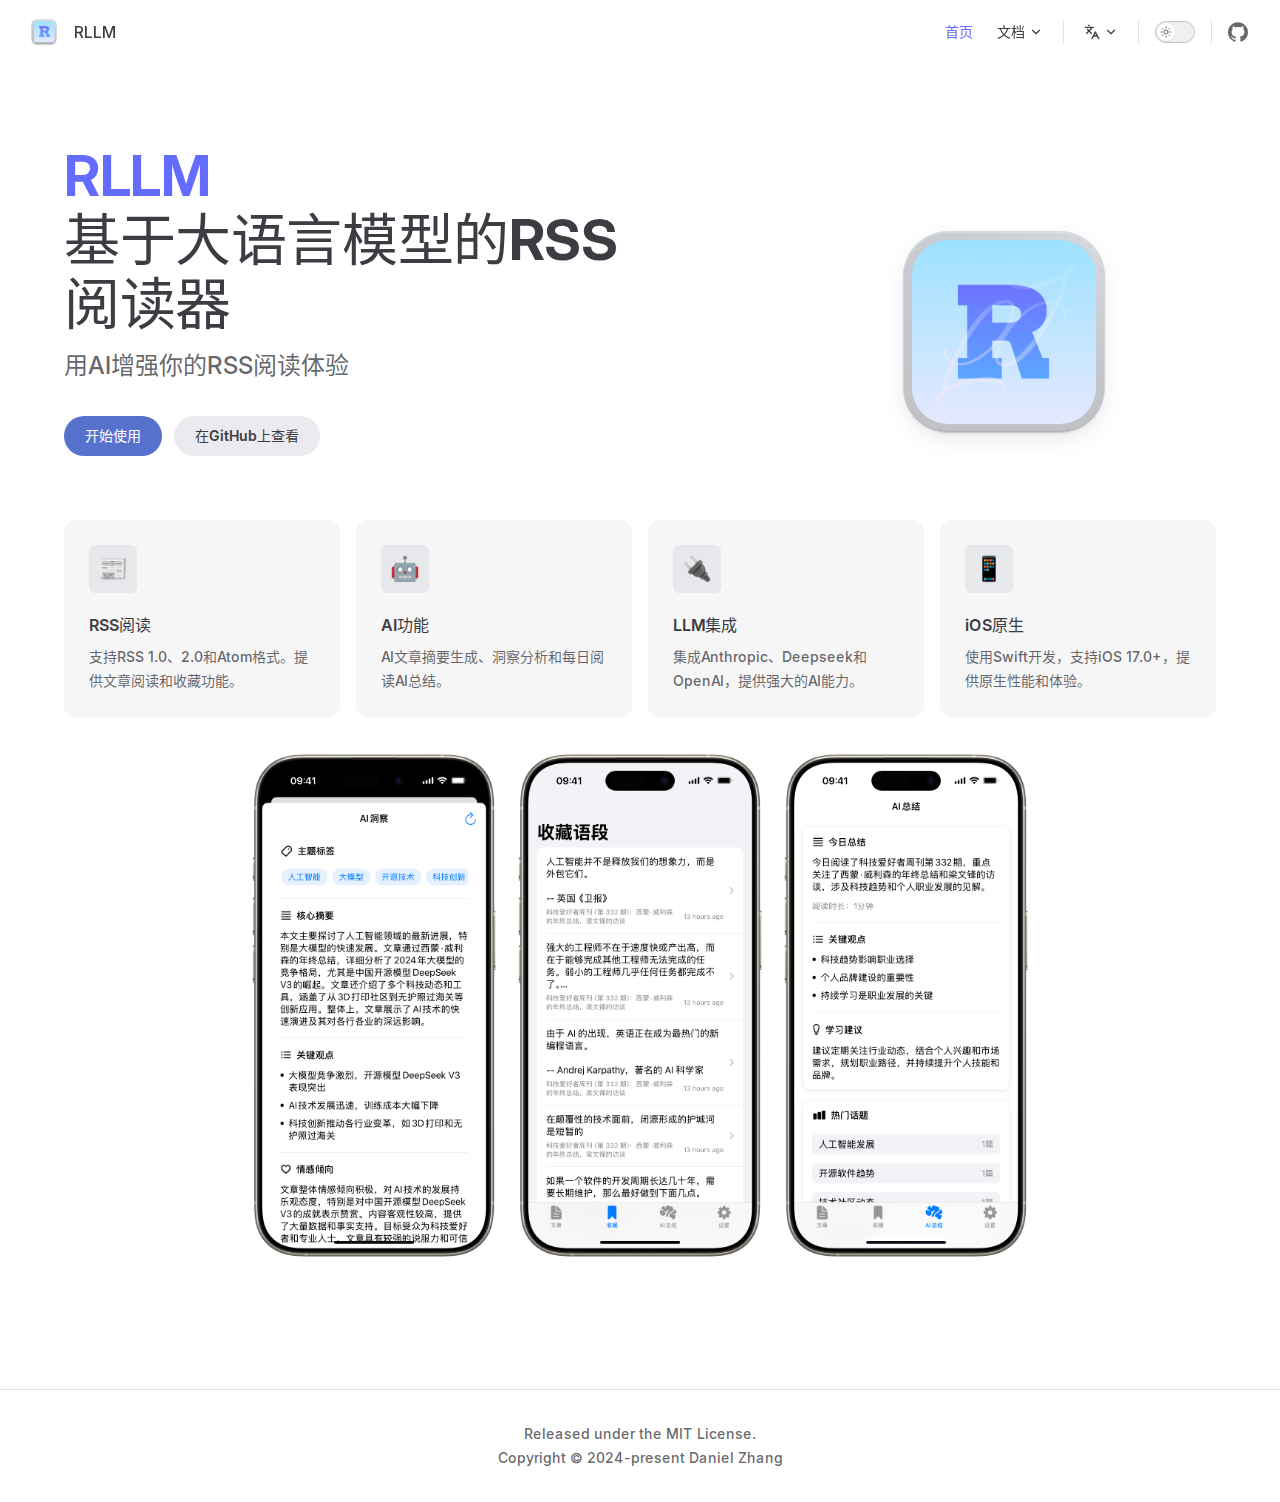
==== zh/index.html @ 5d8142e2 "Initial commit" ====
<!DOCTYPE html>
<html lang="zh-CN" dir="ltr">
  <head>
    <meta charset="utf-8">
    <meta name="viewport" content="width=device-width,initial-scale=1">
    <title>RLLM</title>
    <meta name="description" content="A LLM-Powered RSS Reader">
    <meta name="generator" content="VitePress v1.5.0">
    <link rel="preload stylesheet" href="/assets/style.CeRYndDk.css" as="style">
    <link rel="preload stylesheet" href="/vp-icons.css" as="style">
    
    <script type="module" src="/assets/app.BVf4Cn9A.js"></script>
    <link rel="preload" href="/assets/inter-roman-latin.Di8DUHzh.woff2" as="font" type="font/woff2" crossorigin="">
    <link rel="modulepreload" href="/assets/chunks/theme.BiLaxUIJ.js">
    <link rel="modulepreload" href="/assets/chunks/framework.P9qPzDnn.js">
    <link rel="modulepreload" href="/assets/chunks/screenshot3.DSwbtHrI.js">
    <link rel="modulepreload" href="/assets/zh_index.md.HV9Y0LuN.lean.js">
    <script id="check-dark-mode">(()=>{const e=localStorage.getItem("vitepress-theme-appearance")||"auto",a=window.matchMedia("(prefers-color-scheme: dark)").matches;(!e||e==="auto"?a:e==="dark")&&document.documentElement.classList.add("dark")})();</script>
    <script id="check-mac-os">document.documentElement.classList.toggle("mac",/Mac|iPhone|iPod|iPad/i.test(navigator.platform));</script>
  </head>
  <body>
    <div id="app"><div class="Layout" data-v-d8b57b2d><!--[--><!--]--><!--[--><span tabindex="-1" data-v-c8291ffa></span><a href="#VPContent" class="VPSkipLink visually-hidden" data-v-c8291ffa> Skip to content </a><!--]--><!----><header class="VPNav" data-v-d8b57b2d data-v-7ad780c2><div class="VPNavBar" data-v-7ad780c2 data-v-9fd4d1dd><div class="wrapper" data-v-9fd4d1dd><div class="container" data-v-9fd4d1dd><div class="title" data-v-9fd4d1dd><div class="VPNavBarTitle" data-v-9fd4d1dd data-v-9f43907a><a class="title" href="/zh/" data-v-9f43907a><!--[--><!--]--><!--[--><!--[--><!--[--><img class="VPImage dark logo" src="/images/icon_dark.png" alt data-v-ab19afbb><!--]--><!--[--><img class="VPImage light logo" src="/images/icon.png" alt data-v-ab19afbb><!--]--><!--]--><!--]--><span data-v-9f43907a>RLLM</span><!--[--><!--]--></a></div></div><div class="content" data-v-9fd4d1dd><div class="content-body" data-v-9fd4d1dd><!--[--><!--]--><div class="VPNavBarSearch search" data-v-9fd4d1dd><!----></div><nav aria-labelledby="main-nav-aria-label" class="VPNavBarMenu menu" data-v-9fd4d1dd data-v-afb2845e><span id="main-nav-aria-label" class="visually-hidden" data-v-afb2845e> Main Navigation </span><!--[--><!--[--><a class="VPLink link VPNavBarMenuLink active" href="/zh/" tabindex="0" data-v-afb2845e data-v-815115f5><!--[--><span data-v-815115f5>首页</span><!--]--></a><!--]--><!--[--><div class="VPFlyout VPNavBarMenuGroup" data-v-afb2845e data-v-bfe7971f><button type="button" class="button" aria-haspopup="true" aria-expanded="false" data-v-bfe7971f><span class="text" data-v-bfe7971f><!----><span data-v-bfe7971f>文档</span><span class="vpi-chevron-down text-icon" data-v-bfe7971f></span></span></button><div class="menu" data-v-bfe7971f><div class="VPMenu" data-v-bfe7971f data-v-20ed86d6><div class="items" data-v-20ed86d6><!--[--><!--[--><div class="VPMenuLink" data-v-20ed86d6 data-v-7eeeb2dc><a class="VPLink link" href="/zh/guide/installation.html" data-v-7eeeb2dc><!--[--><span data-v-7eeeb2dc>安装</span><!--]--></a></div><!--]--><!--[--><div class="VPMenuLink" data-v-20ed86d6 data-v-7eeeb2dc><a class="VPLink link" href="/zh/guide/development.html" data-v-7eeeb2dc><!--[--><span data-v-7eeeb2dc>开发</span><!--]--></a></div><!--]--><!--[--><div class="VPMenuLink" data-v-20ed86d6 data-v-7eeeb2dc><a class="VPLink link" href="/zh/guide/contributing.html" data-v-7eeeb2dc><!--[--><span data-v-7eeeb2dc>贡献</span><!--]--></a></div><!--]--><!--[--><div class="VPMenuLink" data-v-20ed86d6 data-v-7eeeb2dc><a class="VPLink link" href="/zh/guide/faq.html" data-v-7eeeb2dc><!--[--><span data-v-7eeeb2dc>常见问题</span><!--]--></a></div><!--]--><!--]--></div><!--[--><!--]--></div></div></div><!--]--><!--]--></nav><div class="VPFlyout VPNavBarTranslations translations" data-v-9fd4d1dd data-v-acee064b data-v-bfe7971f><button type="button" class="button" aria-haspopup="true" aria-expanded="false" aria-label="Change language" data-v-bfe7971f><span class="text" data-v-bfe7971f><span class="vpi-languages option-icon" data-v-bfe7971f></span><!----><span class="vpi-chevron-down text-icon" data-v-bfe7971f></span></span></button><div class="menu" data-v-bfe7971f><div class="VPMenu" data-v-bfe7971f data-v-20ed86d6><!----><!--[--><!--[--><div class="items" data-v-acee064b><p class="title" data-v-acee064b>简体中文</p><!--[--><div class="VPMenuLink" data-v-acee064b data-v-7eeeb2dc><a class="VPLink link" href="/" data-v-7eeeb2dc><!--[--><span data-v-7eeeb2dc>English</span><!--]--></a></div><!--]--></div><!--]--><!--]--></div></div></div><div class="VPNavBarAppearance appearance" data-v-9fd4d1dd data-v-3f90c1a5><button class="VPSwitch VPSwitchAppearance" type="button" role="switch" title aria-checked="false" data-v-3f90c1a5 data-v-be9742d9 data-v-b4ccac88><span class="check" data-v-b4ccac88><span class="icon" data-v-b4ccac88><!--[--><span class="vpi-sun sun" data-v-be9742d9></span><span class="vpi-moon moon" data-v-be9742d9></span><!--]--></span></span></button></div><div class="VPSocialLinks VPNavBarSocialLinks social-links" data-v-9fd4d1dd data-v-ef6192dc data-v-e71e869c><!--[--><a class="VPSocialLink no-icon" href="https://github.com/DanielZhangyc/RLLM" aria-label="github" target="_blank" rel="noopener" data-v-e71e869c data-v-60a9a2d3><span class="vpi-social-github"></span></a><!--]--></div><div class="VPFlyout VPNavBarExtra extra" data-v-9fd4d1dd data-v-f953d92f data-v-bfe7971f><button type="button" class="button" aria-haspopup="true" aria-expanded="false" aria-label="extra navigation" data-v-bfe7971f><span class="vpi-more-horizontal icon" data-v-bfe7971f></span></button><div class="menu" data-v-bfe7971f><div class="VPMenu" data-v-bfe7971f data-v-20ed86d6><!----><!--[--><!--[--><div class="group translations" data-v-f953d92f><p class="trans-title" data-v-f953d92f>简体中文</p><!--[--><div class="VPMenuLink" data-v-f953d92f data-v-7eeeb2dc><a class="VPLink link" href="/" data-v-7eeeb2dc><!--[--><span data-v-7eeeb2dc>English</span><!--]--></a></div><!--]--></div><div class="group" data-v-f953d92f><div class="item appearance" data-v-f953d92f><p class="label" data-v-f953d92f>Appearance</p><div class="appearance-action" data-v-f953d92f><button class="VPSwitch VPSwitchAppearance" type="button" role="switch" title aria-checked="false" data-v-f953d92f data-v-be9742d9 data-v-b4ccac88><span class="check" data-v-b4ccac88><span class="icon" data-v-b4ccac88><!--[--><span class="vpi-sun sun" data-v-be9742d9></span><span class="vpi-moon moon" data-v-be9742d9></span><!--]--></span></span></button></div></div></div><div class="group" data-v-f953d92f><div class="item social-links" data-v-f953d92f><div class="VPSocialLinks social-links-list" data-v-f953d92f data-v-e71e869c><!--[--><a class="VPSocialLink no-icon" href="https://github.com/DanielZhangyc/RLLM" aria-label="github" target="_blank" rel="noopener" data-v-e71e869c data-v-60a9a2d3><span class="vpi-social-github"></span></a><!--]--></div></div></div><!--]--><!--]--></div></div></div><!--[--><!--]--><button type="button" class="VPNavBarHamburger hamburger" aria-label="mobile navigation" aria-expanded="false" aria-controls="VPNavScreen" data-v-9fd4d1dd data-v-6bee1efd><span class="container" data-v-6bee1efd><span class="top" data-v-6bee1efd></span><span class="middle" data-v-6bee1efd></span><span class="bottom" data-v-6bee1efd></span></span></button></div></div></div></div><div class="divider" data-v-9fd4d1dd><div class="divider-line" data-v-9fd4d1dd></div></div></div><!----></header><!----><!----><div class="VPContent is-home" id="VPContent" data-v-d8b57b2d data-v-9a6c75ad><div class="VPHome" data-v-9a6c75ad data-v-07b1ad08><!--[--><!--]--><div class="VPHero has-image VPHomeHero" data-v-07b1ad08 data-v-b10c5094><div class="container" data-v-b10c5094><div class="main" data-v-b10c5094><!--[--><!--]--><!--[--><h1 class="name" data-v-b10c5094><span class="clip" data-v-b10c5094>RLLM</span></h1><p class="text" data-v-b10c5094>基于大语言模型的RSS阅读器</p><p class="tagline" data-v-b10c5094>用AI增强你的RSS阅读体验</p><!--]--><!--[--><!--]--><div class="actions" data-v-b10c5094><!--[--><div class="action" data-v-b10c5094><a class="VPButton medium brand" href="/zh/guide/installation.html" data-v-b10c5094 data-v-93dc4167>开始使用</a></div><div class="action" data-v-b10c5094><a class="VPButton medium alt" href="https://github.com/DanielZhangyc/RLLM" target="_blank" rel="noreferrer" data-v-b10c5094 data-v-93dc4167>在GitHub上查看</a></div><!--]--></div><!--[--><!--]--></div><div class="image" data-v-b10c5094><div class="image-container" data-v-b10c5094><div class="image-bg" data-v-b10c5094></div><!--[--><!--[--><img class="VPImage image-src" src="/images/icon.png" alt="RLLM" data-v-ab19afbb><!--]--><!--]--></div></div></div></div><!--[--><!--]--><!--[--><!--]--><div class="VPFeatures VPHomeFeatures" data-v-07b1ad08 data-v-b1eea84a><div class="container" data-v-b1eea84a><div class="items" data-v-b1eea84a><!--[--><div class="grid-4 item" data-v-b1eea84a><div class="VPLink no-icon VPFeature" data-v-b1eea84a data-v-bd37d1a2><!--[--><article class="box" data-v-bd37d1a2><div class="icon" data-v-bd37d1a2>📰</div><h2 class="title" data-v-bd37d1a2>RSS阅读</h2><p class="details" data-v-bd37d1a2>支持RSS 1.0、2.0和Atom格式。提供文章阅读和收藏功能。</p><!----></article><!--]--></div></div><div class="grid-4 item" data-v-b1eea84a><div class="VPLink no-icon VPFeature" data-v-b1eea84a data-v-bd37d1a2><!--[--><article class="box" data-v-bd37d1a2><div class="icon" data-v-bd37d1a2>🤖</div><h2 class="title" data-v-bd37d1a2>AI功能</h2><p class="details" data-v-bd37d1a2>AI文章摘要生成、洞察分析和每日阅读AI总结。</p><!----></article><!--]--></div></div><div class="grid-4 item" data-v-b1eea84a><div class="VPLink no-icon VPFeature" data-v-b1eea84a data-v-bd37d1a2><!--[--><article class="box" data-v-bd37d1a2><div class="icon" data-v-bd37d1a2>🔌</div><h2 class="title" data-v-bd37d1a2>LLM集成</h2><p class="details" data-v-bd37d1a2>集成Anthropic、Deepseek和OpenAI，提供强大的AI能力。</p><!----></article><!--]--></div></div><div class="grid-4 item" data-v-b1eea84a><div class="VPLink no-icon VPFeature" data-v-b1eea84a data-v-bd37d1a2><!--[--><article class="box" data-v-bd37d1a2><div class="icon" data-v-bd37d1a2>📱</div><h2 class="title" data-v-bd37d1a2>iOS原生</h2><p class="details" data-v-bd37d1a2>使用Swift开发，支持iOS 17.0+，提供原生性能和体验。</p><!----></article><!--]--></div></div><!--]--></div></div></div><!--[--><!--]--><div class="vp-doc container" style="" data-v-07b1ad08 data-v-c141a4bd><!--[--><div style="position:relative;" data-v-07b1ad08><div><div class="screenshots"><img src="/images/screenshot1.png" alt="AI洞察"><img src="/images/screenshot2.png" alt="收藏管理"><img src="/images/screenshot3.png" alt="每日总结"></div></div></div><!--]--></div></div></div><footer class="VPFooter" data-v-d8b57b2d data-v-566314d4><div class="container" data-v-566314d4><p class="message" data-v-566314d4>Released under the MIT License.</p><p class="copyright" data-v-566314d4>Copyright © 2024-present Daniel Zhang</p></div></footer><!--[--><!--]--></div></div>
    <script>window.__VP_HASH_MAP__=JSON.parse("{\"guide_contributing.md\":\"BEStAheT\",\"guide_development.md\":\"CBvY2f9T\",\"guide_faq.md\":\"CPRUOdHU\",\"guide_installation.md\":\"BeMOd6na\",\"index.md\":\"C6zZKuTl\",\"zh_guide_contributing.md\":\"kDb6ntRq\",\"zh_guide_development.md\":\"BErxWu7p\",\"zh_guide_faq.md\":\"Bleex4-o\",\"zh_guide_installation.md\":\"Dw1jYGjD\",\"zh_index.md\":\"HV9Y0LuN\"}");window.__VP_SITE_DATA__=JSON.parse("{\"lang\":\"en-US\",\"dir\":\"ltr\",\"title\":\"RLLM\",\"description\":\"A LLM-Powered RSS Reader\",\"base\":\"/\",\"head\":[],\"router\":{\"prefetchLinks\":true},\"appearance\":true,\"themeConfig\":{\"logo\":{\"light\":\"/images/icon.png\",\"dark\":\"/images/icon_dark.png\"},\"socialLinks\":[{\"icon\":\"github\",\"link\":\"https://github.com/DanielZhangyc/RLLM\"}],\"footer\":{\"message\":\"Released under the MIT License.\",\"copyright\":\"Copyright © 2024-present Daniel Zhang\"}},\"locales\":{\"root\":{\"label\":\"English\",\"lang\":\"en\",\"themeConfig\":{\"nav\":[{\"text\":\"Home\",\"link\":\"/\"},{\"text\":\"Documentation\",\"items\":[{\"text\":\"Installation\",\"link\":\"/guide/installation\"},{\"text\":\"Development\",\"link\":\"/guide/development\"},{\"text\":\"Contributing\",\"link\":\"/guide/contributing\"},{\"text\":\"FAQ\",\"link\":\"/guide/faq\"}]}],\"sidebar\":{\"/guide/\":[{\"text\":\"Guide\",\"items\":[{\"text\":\"Installation\",\"link\":\"/guide/installation\"},{\"text\":\"Development\",\"link\":\"/guide/development\"},{\"text\":\"Contributing\",\"link\":\"/guide/contributing\"},{\"text\":\"FAQ\",\"link\":\"/guide/faq\"}]}]}}},\"zh\":{\"label\":\"简体中文\",\"lang\":\"zh-CN\",\"link\":\"/zh/\",\"themeConfig\":{\"nav\":[{\"text\":\"首页\",\"link\":\"/zh/\"},{\"text\":\"文档\",\"items\":[{\"text\":\"安装\",\"link\":\"/zh/guide/installation\"},{\"text\":\"开发\",\"link\":\"/zh/guide/development\"},{\"text\":\"贡献\",\"link\":\"/zh/guide/contributing\"},{\"text\":\"常见问题\",\"link\":\"/zh/guide/faq\"}]}],\"sidebar\":{\"/zh/guide/\":[{\"text\":\"指南\",\"items\":[{\"text\":\"安装\",\"link\":\"/zh/guide/installation\"},{\"text\":\"开发\",\"link\":\"/zh/guide/development\"},{\"text\":\"贡献\",\"link\":\"/zh/guide/contributing\"},{\"text\":\"常见问题\",\"link\":\"/zh/guide/faq\"}]}]}}}},\"scrollOffset\":134,\"cleanUrls\":false}");</script>
    
  </body>
</html>
---- assets/style.CeRYndDk.css ----
@font-face{font-family:Inter;font-style:normal;font-weight:100 900;font-display:swap;src:url(/assets/inter-roman-cyrillic-ext.BBPuwvHQ.woff2) format("woff2");unicode-range:U+0460-052F,U+1C80-1C88,U+20B4,U+2DE0-2DFF,U+A640-A69F,U+FE2E-FE2F}@font-face{font-family:Inter;font-style:normal;font-weight:100 900;font-display:swap;src:url(/assets/inter-roman-cyrillic.C5lxZ8CY.woff2) format("woff2");unicode-range:U+0301,U+0400-045F,U+0490-0491,U+04B0-04B1,U+2116}@font-face{font-family:Inter;font-style:normal;font-weight:100 900;font-display:swap;src:url(/assets/inter-roman-greek-ext.CqjqNYQ-.woff2) format("woff2");unicode-range:U+1F00-1FFF}@font-face{font-family:Inter;font-style:normal;font-weight:100 900;font-display:swap;src:url(/assets/inter-roman-greek.BBVDIX6e.woff2) format("woff2");unicode-range:U+0370-0377,U+037A-037F,U+0384-038A,U+038C,U+038E-03A1,U+03A3-03FF}@font-face{font-family:Inter;font-style:normal;font-weight:100 900;font-display:swap;src:url(/assets/inter-roman-vietnamese.BjW4sHH5.woff2) format("woff2");unicode-range:U+0102-0103,U+0110-0111,U+0128-0129,U+0168-0169,U+01A0-01A1,U+01AF-01B0,U+0300-0301,U+0303-0304,U+0308-0309,U+0323,U+0329,U+1EA0-1EF9,U+20AB}@font-face{font-family:Inter;font-style:normal;font-weight:100 900;font-display:swap;src:url(/assets/inter-roman-latin-ext.4ZJIpNVo.woff2) format("woff2");unicode-range:U+0100-02AF,U+0304,U+0308,U+0329,U+1E00-1E9F,U+1EF2-1EFF,U+2020,U+20A0-20AB,U+20AD-20C0,U+2113,U+2C60-2C7F,U+A720-A7FF}@font-face{font-family:Inter;font-style:normal;font-weight:100 900;font-display:swap;src:url(/assets/inter-roman-latin.Di8DUHzh.woff2) format("woff2");unicode-range:U+0000-00FF,U+0131,U+0152-0153,U+02BB-02BC,U+02C6,U+02DA,U+02DC,U+0304,U+0308,U+0329,U+2000-206F,U+2074,U+20AC,U+2122,U+2191,U+2193,U+2212,U+2215,U+FEFF,U+FFFD}@font-face{font-family:Inter;font-style:italic;font-weight:100 900;font-display:swap;src:url(/assets/inter-italic-cyrillic-ext.r48I6akx.woff2) format("woff2");unicode-range:U+0460-052F,U+1C80-1C88,U+20B4,U+2DE0-2DFF,U+A640-A69F,U+FE2E-FE2F}@font-face{font-family:Inter;font-style:italic;font-weight:100 900;font-display:swap;src:url(/assets/inter-italic-cyrillic.By2_1cv3.woff2) format("woff2");unicode-range:U+0301,U+0400-045F,U+0490-0491,U+04B0-04B1,U+2116}@font-face{font-family:Inter;font-style:italic;font-weight:100 900;font-display:swap;src:url(/assets/inter-italic-greek-ext.1u6EdAuj.woff2) format("woff2");unicode-range:U+1F00-1FFF}@font-face{font-family:Inter;font-style:italic;font-weight:100 900;font-display:swap;src:url(/assets/inter-italic-greek.DJ8dCoTZ.woff2) format("woff2");unicode-range:U+0370-0377,U+037A-037F,U+0384-038A,U+038C,U+038E-03A1,U+03A3-03FF}@font-face{font-family:Inter;font-style:italic;font-weight:100 900;font-display:swap;src:url(/assets/inter-italic-vietnamese.BSbpV94h.woff2) format("woff2");unicode-range:U+0102-0103,U+0110-0111,U+0128-0129,U+0168-0169,U+01A0-01A1,U+01AF-01B0,U+0300-0301,U+0303-0304,U+0308-0309,U+0323,U+0329,U+1EA0-1EF9,U+20AB}@font-face{font-family:Inter;font-style:italic;font-weight:100 900;font-display:swap;src:url(/assets/inter-italic-latin-ext.CN1xVJS-.woff2) format("woff2");unicode-range:U+0100-02AF,U+0304,U+0308,U+0329,U+1E00-1E9F,U+1EF2-1EFF,U+2020,U+20A0-20AB,U+20AD-20C0,U+2113,U+2C60-2C7F,U+A720-A7FF}@font-face{font-family:Inter;font-style:italic;font-weight:100 900;font-display:swap;src:url(/assets/inter-italic-latin.C2AdPX0b.woff2) format("woff2");unicode-range:U+0000-00FF,U+0131,U+0152-0153,U+02BB-02BC,U+02C6,U+02DA,U+02DC,U+0304,U+0308,U+0329,U+2000-206F,U+2074,U+20AC,U+2122,U+2191,U+2193,U+2212,U+2215,U+FEFF,U+FFFD}@font-face{font-family:Punctuation SC;font-weight:400;src:local("PingFang SC Regular"),local("Noto Sans CJK SC"),local("Microsoft YaHei");unicode-range:U+201C,U+201D,U+2018,U+2019,U+2E3A,U+2014,U+2013,U+2026,U+00B7,U+007E,U+002F}@font-face{font-family:Punctuation SC;font-weight:500;src:local("PingFang SC Medium"),local("Noto Sans CJK SC"),local("Microsoft YaHei");unicode-range:U+201C,U+201D,U+2018,U+2019,U+2E3A,U+2014,U+2013,U+2026,U+00B7,U+007E,U+002F}@font-face{font-family:Punctuation SC;font-weight:600;src:local("PingFang SC Semibold"),local("Noto Sans CJK SC Bold"),local("Microsoft YaHei Bold");unicode-range:U+201C,U+201D,U+2018,U+2019,U+2E3A,U+2014,U+2013,U+2026,U+00B7,U+007E,U+002F}@font-face{font-family:Punctuation SC;font-weight:700;src:local("PingFang SC Semibold"),local("Noto Sans CJK SC Bold"),local("Microsoft YaHei Bold");unicode-range:U+201C,U+201D,U+2018,U+2019,U+2E3A,U+2014,U+2013,U+2026,U+00B7,U+007E,U+002F}:root{--vp-c-white: #ffffff;--vp-c-black: #000000;--vp-c-neutral: var(--vp-c-black);--vp-c-neutral-inverse: var(--vp-c-white)}.dark{--vp-c-neutral: var(--vp-c-white);--vp-c-neutral-inverse: var(--vp-c-black)}:root{--vp-c-gray-1: #dddde3;--vp-c-gray-2: #e4e4e9;--vp-c-gray-3: #ebebef;--vp-c-gray-soft: rgba(142, 150, 170, .14);--vp-c-indigo-1: #3451b2;--vp-c-indigo-2: #3a5ccc;--vp-c-indigo-3: #5672cd;--vp-c-indigo-soft: rgba(100, 108, 255, .14);--vp-c-purple-1: #6f42c1;--vp-c-purple-2: #7e4cc9;--vp-c-purple-3: #8e5cd9;--vp-c-purple-soft: rgba(159, 122, 234, .14);--vp-c-green-1: #18794e;--vp-c-green-2: #299764;--vp-c-green-3: #30a46c;--vp-c-green-soft: rgba(16, 185, 129, .14);--vp-c-yellow-1: #915930;--vp-c-yellow-2: #946300;--vp-c-yellow-3: #9f6a00;--vp-c-yellow-soft: rgba(234, 179, 8, .14);--vp-c-red-1: #b8272c;--vp-c-red-2: #d5393e;--vp-c-red-3: #e0575b;--vp-c-red-soft: rgba(244, 63, 94, .14);--vp-c-sponsor: #db2777}.dark{--vp-c-gray-1: #515c67;--vp-c-gray-2: #414853;--vp-c-gray-3: #32363f;--vp-c-gray-soft: rgba(101, 117, 133, .16);--vp-c-indigo-1: #a8b1ff;--vp-c-indigo-2: #5c73e7;--vp-c-indigo-3: #3e63dd;--vp-c-indigo-soft: rgba(100, 108, 255, .16);--vp-c-purple-1: #c8abfa;--vp-c-purple-2: #a879e6;--vp-c-purple-3: #8e5cd9;--vp-c-purple-soft: rgba(159, 122, 234, .16);--vp-c-green-1: #3dd68c;--vp-c-green-2: #30a46c;--vp-c-green-3: #298459;--vp-c-green-soft: rgba(16, 185, 129, .16);--vp-c-yellow-1: #f9b44e;--vp-c-yellow-2: #da8b17;--vp-c-yellow-3: #a46a0a;--vp-c-yellow-soft: rgba(234, 179, 8, .16);--vp-c-red-1: #f66f81;--vp-c-red-2: #f14158;--vp-c-red-3: #b62a3c;--vp-c-red-soft: rgba(244, 63, 94, .16)}:root{--vp-c-bg: #ffffff;--vp-c-bg-alt: #f6f6f7;--vp-c-bg-elv: #ffffff;--vp-c-bg-soft: #f6f6f7}.dark{--vp-c-bg: #1b1b1f;--vp-c-bg-alt: #161618;--vp-c-bg-elv: #202127;--vp-c-bg-soft: #202127}:root{--vp-c-border: #c2c2c4;--vp-c-divider: #e2e2e3;--vp-c-gutter: #e2e2e3}.dark{--vp-c-border: #3c3f44;--vp-c-divider: #2e2e32;--vp-c-gutter: #000000}:root{--vp-c-text-1: rgba(60, 60, 67);--vp-c-text-2: rgba(60, 60, 67, .78);--vp-c-text-3: rgba(60, 60, 67, .56)}.dark{--vp-c-text-1: rgba(255, 255, 245, .86);--vp-c-text-2: rgba(235, 235, 245, .6);--vp-c-text-3: rgba(235, 235, 245, .38)}:root{--vp-c-default-1: var(--vp-c-gray-1);--vp-c-default-2: var(--vp-c-gray-2);--vp-c-default-3: var(--vp-c-gray-3);--vp-c-default-soft: var(--vp-c-gray-soft);--vp-c-brand-1: var(--vp-c-indigo-1);--vp-c-brand-2: var(--vp-c-indigo-2);--vp-c-brand-3: var(--vp-c-indigo-3);--vp-c-brand-soft: var(--vp-c-indigo-soft);--vp-c-brand: var(--vp-c-brand-1);--vp-c-tip-1: var(--vp-c-brand-1);--vp-c-tip-2: var(--vp-c-brand-2);--vp-c-tip-3: var(--vp-c-brand-3);--vp-c-tip-soft: var(--vp-c-brand-soft);--vp-c-note-1: var(--vp-c-brand-1);--vp-c-note-2: var(--vp-c-brand-2);--vp-c-note-3: var(--vp-c-brand-3);--vp-c-note-soft: var(--vp-c-brand-soft);--vp-c-success-1: var(--vp-c-green-1);--vp-c-success-2: var(--vp-c-green-2);--vp-c-success-3: var(--vp-c-green-3);--vp-c-success-soft: var(--vp-c-green-soft);--vp-c-important-1: var(--vp-c-purple-1);--vp-c-important-2: var(--vp-c-purple-2);--vp-c-important-3: var(--vp-c-purple-3);--vp-c-important-soft: var(--vp-c-purple-soft);--vp-c-warning-1: var(--vp-c-yellow-1);--vp-c-warning-2: var(--vp-c-yellow-2);--vp-c-warning-3: var(--vp-c-yellow-3);--vp-c-warning-soft: var(--vp-c-yellow-soft);--vp-c-danger-1: var(--vp-c-red-1);--vp-c-danger-2: var(--vp-c-red-2);--vp-c-danger-3: var(--vp-c-red-3);--vp-c-danger-soft: var(--vp-c-red-soft);--vp-c-caution-1: var(--vp-c-red-1);--vp-c-caution-2: var(--vp-c-red-2);--vp-c-caution-3: var(--vp-c-red-3);--vp-c-caution-soft: var(--vp-c-red-soft)}:root{--vp-font-family-base: "Inter", ui-sans-serif, system-ui, sans-serif, "Apple Color Emoji", "Segoe UI Emoji", "Segoe UI Symbol", "Noto Color Emoji";--vp-font-family-mono: ui-monospace, "Menlo", "Monaco", "Consolas", "Liberation Mono", "Courier New", monospace;font-optical-sizing:auto}:root:where(:lang(zh)){--vp-font-family-base: "Punctuation SC", "Inter", ui-sans-serif, system-ui, sans-serif, "Apple Color Emoji", "Segoe UI Emoji", "Segoe UI Symbol", "Noto Color Emoji"}:root{--vp-shadow-1: 0 1px 2px rgba(0, 0, 0, .04), 0 1px 2px rgba(0, 0, 0, .06);--vp-shadow-2: 0 3px 12px rgba(0, 0, 0, .07), 0 1px 4px rgba(0, 0, 0, .07);--vp-shadow-3: 0 12px 32px rgba(0, 0, 0, .1), 0 2px 6px rgba(0, 0, 0, .08);--vp-shadow-4: 0 14px 44px rgba(0, 0, 0, .12), 0 3px 9px rgba(0, 0, 0, .12);--vp-shadow-5: 0 18px 56px rgba(0, 0, 0, .16), 0 4px 12px rgba(0, 0, 0, .16)}:root{--vp-z-index-footer: 10;--vp-z-index-local-nav: 20;--vp-z-index-nav: 30;--vp-z-index-layout-top: 40;--vp-z-index-backdrop: 50;--vp-z-index-sidebar: 60}@media (min-width: 960px){:root{--vp-z-index-sidebar: 25}}:root{--vp-layout-max-width: 1440px}:root{--vp-header-anchor-symbol: "#"}:root{--vp-code-line-height: 1.7;--vp-code-font-size: .875em;--vp-code-color: var(--vp-c-brand-1);--vp-code-link-color: var(--vp-c-brand-1);--vp-code-link-hover-color: var(--vp-c-brand-2);--vp-code-bg: var(--vp-c-default-soft);--vp-code-block-color: var(--vp-c-text-2);--vp-code-block-bg: var(--vp-c-bg-alt);--vp-code-block-divider-color: var(--vp-c-gutter);--vp-code-lang-color: var(--vp-c-text-3);--vp-code-line-highlight-color: var(--vp-c-default-soft);--vp-code-line-number-color: var(--vp-c-text-3);--vp-code-line-diff-add-color: var(--vp-c-success-soft);--vp-code-line-diff-add-symbol-color: var(--vp-c-success-1);--vp-code-line-diff-remove-color: var(--vp-c-danger-soft);--vp-code-line-diff-remove-symbol-color: var(--vp-c-danger-1);--vp-code-line-warning-color: var(--vp-c-warning-soft);--vp-code-line-error-color: var(--vp-c-danger-soft);--vp-code-copy-code-border-color: var(--vp-c-divider);--vp-code-copy-code-bg: var(--vp-c-bg-soft);--vp-code-copy-code-hover-border-color: var(--vp-c-divider);--vp-code-copy-code-hover-bg: var(--vp-c-bg);--vp-code-copy-code-active-text: var(--vp-c-text-2);--vp-code-copy-copied-text-content: "Copied";--vp-code-tab-divider: var(--vp-code-block-divider-color);--vp-code-tab-text-color: var(--vp-c-text-2);--vp-code-tab-bg: var(--vp-code-block-bg);--vp-code-tab-hover-text-color: var(--vp-c-text-1);--vp-code-tab-active-text-color: var(--vp-c-text-1);--vp-code-tab-active-bar-color: var(--vp-c-brand-1)}:root{--vp-button-brand-border: transparent;--vp-button-brand-text: var(--vp-c-white);--vp-button-brand-bg: var(--vp-c-brand-3);--vp-button-brand-hover-border: transparent;--vp-button-brand-hover-text: var(--vp-c-white);--vp-button-brand-hover-bg: var(--vp-c-brand-2);--vp-button-brand-active-border: transparent;--vp-button-brand-active-text: var(--vp-c-white);--vp-button-brand-active-bg: var(--vp-c-brand-1);--vp-button-alt-border: transparent;--vp-button-alt-text: var(--vp-c-text-1);--vp-button-alt-bg: var(--vp-c-default-3);--vp-button-alt-hover-border: transparent;--vp-button-alt-hover-text: var(--vp-c-text-1);--vp-button-alt-hover-bg: var(--vp-c-default-2);--vp-button-alt-active-border: transparent;--vp-button-alt-active-text: var(--vp-c-text-1);--vp-button-alt-active-bg: var(--vp-c-default-1);--vp-button-sponsor-border: var(--vp-c-text-2);--vp-button-sponsor-text: var(--vp-c-text-2);--vp-button-sponsor-bg: transparent;--vp-button-sponsor-hover-border: var(--vp-c-sponsor);--vp-button-sponsor-hover-text: var(--vp-c-sponsor);--vp-button-sponsor-hover-bg: transparent;--vp-button-sponsor-active-border: var(--vp-c-sponsor);--vp-button-sponsor-active-text: var(--vp-c-sponsor);--vp-button-sponsor-active-bg: transparent}:root{--vp-custom-block-font-size: 14px;--vp-custom-block-code-font-size: 13px;--vp-custom-block-info-border: transparent;--vp-custom-block-info-text: var(--vp-c-text-1);--vp-custom-block-info-bg: var(--vp-c-default-soft);--vp-custom-block-info-code-bg: var(--vp-c-default-soft);--vp-custom-block-note-border: transparent;--vp-custom-block-note-text: var(--vp-c-text-1);--vp-custom-block-note-bg: var(--vp-c-default-soft);--vp-custom-block-note-code-bg: var(--vp-c-default-soft);--vp-custom-block-tip-border: transparent;--vp-custom-block-tip-text: var(--vp-c-text-1);--vp-custom-block-tip-bg: var(--vp-c-tip-soft);--vp-custom-block-tip-code-bg: var(--vp-c-tip-soft);--vp-custom-block-important-border: transparent;--vp-custom-block-important-text: var(--vp-c-text-1);--vp-custom-block-important-bg: var(--vp-c-important-soft);--vp-custom-block-important-code-bg: var(--vp-c-important-soft);--vp-custom-block-warning-border: transparent;--vp-custom-block-warning-text: var(--vp-c-text-1);--vp-custom-block-warning-bg: var(--vp-c-warning-soft);--vp-custom-block-warning-code-bg: var(--vp-c-warning-soft);--vp-custom-block-danger-border: transparent;--vp-custom-block-danger-text: var(--vp-c-text-1);--vp-custom-block-danger-bg: var(--vp-c-danger-soft);--vp-custom-block-danger-code-bg: var(--vp-c-danger-soft);--vp-custom-block-caution-border: transparent;--vp-custom-block-caution-text: var(--vp-c-text-1);--vp-custom-block-caution-bg: var(--vp-c-caution-soft);--vp-custom-block-caution-code-bg: var(--vp-c-caution-soft);--vp-custom-block-details-border: var(--vp-custom-block-info-border);--vp-custom-block-details-text: var(--vp-custom-block-info-text);--vp-custom-block-details-bg: var(--vp-custom-block-info-bg);--vp-custom-block-details-code-bg: var(--vp-custom-block-info-code-bg)}:root{--vp-input-border-color: var(--vp-c-border);--vp-input-bg-color: var(--vp-c-bg-alt);--vp-input-switch-bg-color: var(--vp-c-default-soft)}:root{--vp-nav-height: 64px;--vp-nav-bg-color: var(--vp-c-bg);--vp-nav-screen-bg-color: var(--vp-c-bg);--vp-nav-logo-height: 24px}.hide-nav{--vp-nav-height: 0px}.hide-nav .VPSidebar{--vp-nav-height: 22px}:root{--vp-local-nav-bg-color: var(--vp-c-bg)}:root{--vp-sidebar-width: 272px;--vp-sidebar-bg-color: var(--vp-c-bg-alt)}:root{--vp-backdrop-bg-color: rgba(0, 0, 0, .6)}:root{--vp-home-hero-name-color: var(--vp-c-brand-1);--vp-home-hero-name-background: transparent;--vp-home-hero-image-background-image: none;--vp-home-hero-image-filter: none}:root{--vp-badge-info-border: transparent;--vp-badge-info-text: var(--vp-c-text-2);--vp-badge-info-bg: var(--vp-c-default-soft);--vp-badge-tip-border: transparent;--vp-badge-tip-text: var(--vp-c-tip-1);--vp-badge-tip-bg: var(--vp-c-tip-soft);--vp-badge-warning-border: transparent;--vp-badge-warning-text: var(--vp-c-warning-1);--vp-badge-warning-bg: var(--vp-c-warning-soft);--vp-badge-danger-border: transparent;--vp-badge-danger-text: var(--vp-c-danger-1);--vp-badge-danger-bg: var(--vp-c-danger-soft)}:root{--vp-carbon-ads-text-color: var(--vp-c-text-1);--vp-carbon-ads-poweredby-color: var(--vp-c-text-2);--vp-carbon-ads-bg-color: var(--vp-c-bg-soft);--vp-carbon-ads-hover-text-color: var(--vp-c-brand-1);--vp-carbon-ads-hover-poweredby-color: var(--vp-c-text-1)}:root{--vp-local-search-bg: var(--vp-c-bg);--vp-local-search-result-bg: var(--vp-c-bg);--vp-local-search-result-border: var(--vp-c-divider);--vp-local-search-result-selected-bg: var(--vp-c-bg);--vp-local-search-result-selected-border: var(--vp-c-brand-1);--vp-local-search-highlight-bg: var(--vp-c-brand-1);--vp-local-search-highlight-text: var(--vp-c-neutral-inverse)}@media (prefers-reduced-motion: reduce){*,:before,:after{animation-delay:-1ms!important;animation-duration:1ms!important;animation-iteration-count:1!important;background-attachment:initial!important;scroll-behavior:auto!important;transition-duration:0s!important;transition-delay:0s!important}}*,:before,:after{box-sizing:border-box}html{line-height:1.4;font-size:16px;-webkit-text-size-adjust:100%}html.dark{color-scheme:dark}body{margin:0;width:100%;min-width:320px;min-height:100vh;line-height:24px;font-family:var(--vp-font-family-base);font-size:16px;font-weight:400;color:var(--vp-c-text-1);background-color:var(--vp-c-bg);font-synthesis:style;text-rendering:optimizeLegibility;-webkit-font-smoothing:antialiased;-moz-osx-font-smoothing:grayscale}main{display:block}h1,h2,h3,h4,h5,h6{margin:0;line-height:24px;font-size:16px;font-weight:400}p{margin:0}strong,b{font-weight:600}a,area,button,[role=button],input,label,select,summary,textarea{touch-action:manipulation}a{color:inherit;text-decoration:inherit}ol,ul{list-style:none;margin:0;padding:0}blockquote{margin:0}pre,code,kbd,samp{font-family:var(--vp-font-family-mono)}img,svg,video,canvas,audio,iframe,embed,object{display:block}figure{margin:0}img,video{max-width:100%;height:auto}button,input,optgroup,select,textarea{border:0;padding:0;line-height:inherit;color:inherit}button{padding:0;font-family:inherit;background-color:transparent;background-image:none}button:enabled,[role=button]:enabled{cursor:pointer}button:focus,button:focus-visible{outline:1px dotted;outline:4px auto -webkit-focus-ring-color}button:focus:not(:focus-visible){outline:none!important}input:focus,textarea:focus,select:focus{outline:none}table{border-collapse:collapse}input{background-color:transparent}input:-ms-input-placeholder,textarea:-ms-input-placeholder{color:var(--vp-c-text-3)}input::-ms-input-placeholder,textarea::-ms-input-placeholder{color:var(--vp-c-text-3)}input::placeholder,textarea::placeholder{color:var(--vp-c-text-3)}input::-webkit-outer-spin-button,input::-webkit-inner-spin-button{-webkit-appearance:none;margin:0}input[type=number]{-moz-appearance:textfield}textarea{resize:vertical}select{-webkit-appearance:none}fieldset{margin:0;padding:0}h1,h2,h3,h4,h5,h6,li,p{overflow-wrap:break-word}vite-error-overlay{z-index:9999}mjx-container{overflow-x:auto}mjx-container>svg{display:inline-block;margin:auto}[class^=vpi-],[class*=" vpi-"],.vp-icon{width:1em;height:1em}[class^=vpi-].bg,[class*=" vpi-"].bg,.vp-icon.bg{background-size:100% 100%;background-color:transparent}[class^=vpi-]:not(.bg),[class*=" vpi-"]:not(.bg),.vp-icon:not(.bg){-webkit-mask:var(--icon) no-repeat;mask:var(--icon) no-repeat;-webkit-mask-size:100% 100%;mask-size:100% 100%;background-color:currentColor;color:inherit}.vpi-align-left{--icon: url("data:image/svg+xml,%3Csvg xmlns='http://www.w3.org/2000/svg' fill='none' stroke='currentColor' stroke-linecap='round' stroke-linejoin='round' stroke-width='2' viewBox='0 0 24 24'%3E%3Cpath d='M21 6H3M15 12H3M17 18H3'/%3E%3C/svg%3E")}.vpi-arrow-right,.vpi-arrow-down,.vpi-arrow-left,.vpi-arrow-up{--icon: url("data:image/svg+xml,%3Csvg xmlns='http://www.w3.org/2000/svg' fill='none' stroke='currentColor' stroke-linecap='round' stroke-linejoin='round' stroke-width='2' viewBox='0 0 24 24'%3E%3Cpath d='M5 12h14M12 5l7 7-7 7'/%3E%3C/svg%3E")}.vpi-chevron-right,.vpi-chevron-down,.vpi-chevron-left,.vpi-chevron-up{--icon: url("data:image/svg+xml,%3Csvg xmlns='http://www.w3.org/2000/svg' fill='none' stroke='currentColor' stroke-linecap='round' stroke-linejoin='round' stroke-width='2' viewBox='0 0 24 24'%3E%3Cpath d='m9 18 6-6-6-6'/%3E%3C/svg%3E")}.vpi-chevron-down,.vpi-arrow-down{transform:rotate(90deg)}.vpi-chevron-left,.vpi-arrow-left{transform:rotate(180deg)}.vpi-chevron-up,.vpi-arrow-up{transform:rotate(-90deg)}.vpi-square-pen{--icon: url("data:image/svg+xml,%3Csvg xmlns='http://www.w3.org/2000/svg' fill='none' stroke='currentColor' stroke-linecap='round' stroke-linejoin='round' stroke-width='2' viewBox='0 0 24 24'%3E%3Cpath d='M12 3H5a2 2 0 0 0-2 2v14a2 2 0 0 0 2 2h14a2 2 0 0 0 2-2v-7'/%3E%3Cpath d='M18.375 2.625a2.121 2.121 0 1 1 3 3L12 15l-4 1 1-4Z'/%3E%3C/svg%3E")}.vpi-plus{--icon: url("data:image/svg+xml,%3Csvg xmlns='http://www.w3.org/2000/svg' fill='none' stroke='currentColor' stroke-linecap='round' stroke-linejoin='round' stroke-width='2' viewBox='0 0 24 24'%3E%3Cpath d='M5 12h14M12 5v14'/%3E%3C/svg%3E")}.vpi-sun{--icon: url("data:image/svg+xml,%3Csvg xmlns='http://www.w3.org/2000/svg' fill='none' stroke='currentColor' stroke-linecap='round' stroke-linejoin='round' stroke-width='2' viewBox='0 0 24 24'%3E%3Ccircle cx='12' cy='12' r='4'/%3E%3Cpath d='M12 2v2M12 20v2M4.93 4.93l1.41 1.41M17.66 17.66l1.41 1.41M2 12h2M20 12h2M6.34 17.66l-1.41 1.41M19.07 4.93l-1.41 1.41'/%3E%3C/svg%3E")}.vpi-moon{--icon: url("data:image/svg+xml,%3Csvg xmlns='http://www.w3.org/2000/svg' fill='none' stroke='currentColor' stroke-linecap='round' stroke-linejoin='round' stroke-width='2' viewBox='0 0 24 24'%3E%3Cpath d='M12 3a6 6 0 0 0 9 9 9 9 0 1 1-9-9Z'/%3E%3C/svg%3E")}.vpi-more-horizontal{--icon: url("data:image/svg+xml,%3Csvg xmlns='http://www.w3.org/2000/svg' fill='none' stroke='currentColor' stroke-linecap='round' stroke-linejoin='round' stroke-width='2' viewBox='0 0 24 24'%3E%3Ccircle cx='12' cy='12' r='1'/%3E%3Ccircle cx='19' cy='12' r='1'/%3E%3Ccircle cx='5' cy='12' r='1'/%3E%3C/svg%3E")}.vpi-languages{--icon: url("data:image/svg+xml,%3Csvg xmlns='http://www.w3.org/2000/svg' fill='none' stroke='currentColor' stroke-linecap='round' stroke-linejoin='round' stroke-width='2' viewBox='0 0 24 24'%3E%3Cpath d='m5 8 6 6M4 14l6-6 2-3M2 5h12M7 2h1M22 22l-5-10-5 10M14 18h6'/%3E%3C/svg%3E")}.vpi-heart{--icon: url("data:image/svg+xml,%3Csvg xmlns='http://www.w3.org/2000/svg' fill='none' stroke='currentColor' stroke-linecap='round' stroke-linejoin='round' stroke-width='2' viewBox='0 0 24 24'%3E%3Cpath d='M19 14c1.49-1.46 3-3.21 3-5.5A5.5 5.5 0 0 0 16.5 3c-1.76 0-3 .5-4.5 2-1.5-1.5-2.74-2-4.5-2A5.5 5.5 0 0 0 2 8.5c0 2.3 1.5 4.05 3 5.5l7 7Z'/%3E%3C/svg%3E")}.vpi-search{--icon: url("data:image/svg+xml,%3Csvg xmlns='http://www.w3.org/2000/svg' fill='none' stroke='currentColor' stroke-linecap='round' stroke-linejoin='round' stroke-width='2' viewBox='0 0 24 24'%3E%3Ccircle cx='11' cy='11' r='8'/%3E%3Cpath d='m21 21-4.3-4.3'/%3E%3C/svg%3E")}.vpi-layout-list{--icon: url("data:image/svg+xml,%3Csvg xmlns='http://www.w3.org/2000/svg' fill='none' stroke='currentColor' stroke-linecap='round' stroke-linejoin='round' stroke-width='2' viewBox='0 0 24 24'%3E%3Crect width='7' height='7' x='3' y='3' rx='1'/%3E%3Crect width='7' height='7' x='3' y='14' rx='1'/%3E%3Cpath d='M14 4h7M14 9h7M14 15h7M14 20h7'/%3E%3C/svg%3E")}.vpi-delete{--icon: url("data:image/svg+xml,%3Csvg xmlns='http://www.w3.org/2000/svg' fill='none' stroke='currentColor' stroke-linecap='round' stroke-linejoin='round' stroke-width='2' viewBox='0 0 24 24'%3E%3Cpath d='M20 5H9l-7 7 7 7h11a2 2 0 0 0 2-2V7a2 2 0 0 0-2-2ZM18 9l-6 6M12 9l6 6'/%3E%3C/svg%3E")}.vpi-corner-down-left{--icon: url("data:image/svg+xml,%3Csvg xmlns='http://www.w3.org/2000/svg' fill='none' stroke='currentColor' stroke-linecap='round' stroke-linejoin='round' stroke-width='2' viewBox='0 0 24 24'%3E%3Cpath d='m9 10-5 5 5 5'/%3E%3Cpath d='M20 4v7a4 4 0 0 1-4 4H4'/%3E%3C/svg%3E")}:root{--vp-icon-copy: url("data:image/svg+xml,%3Csvg xmlns='http://www.w3.org/2000/svg' fill='none' stroke='rgba(128,128,128,1)' stroke-linecap='round' stroke-linejoin='round' stroke-width='2' viewBox='0 0 24 24'%3E%3Crect width='8' height='4' x='8' y='2' rx='1' ry='1'/%3E%3Cpath d='M16 4h2a2 2 0 0 1 2 2v14a2 2 0 0 1-2 2H6a2 2 0 0 1-2-2V6a2 2 0 0 1 2-2h2'/%3E%3C/svg%3E");--vp-icon-copied: url("data:image/svg+xml,%3Csvg xmlns='http://www.w3.org/2000/svg' fill='none' stroke='rgba(128,128,128,1)' stroke-linecap='round' stroke-linejoin='round' stroke-width='2' viewBox='0 0 24 24'%3E%3Crect width='8' height='4' x='8' y='2' rx='1' ry='1'/%3E%3Cpath d='M16 4h2a2 2 0 0 1 2 2v14a2 2 0 0 1-2 2H6a2 2 0 0 1-2-2V6a2 2 0 0 1 2-2h2'/%3E%3Cpath d='m9 14 2 2 4-4'/%3E%3C/svg%3E")}.visually-hidden{position:absolute;width:1px;height:1px;white-space:nowrap;clip:rect(0 0 0 0);clip-path:inset(50%);overflow:hidden}.custom-block{border:1px solid transparent;border-radius:8px;padding:16px 16px 8px;line-height:24px;font-size:var(--vp-custom-block-font-size);color:var(--vp-c-text-2)}.custom-block.info{border-color:var(--vp-custom-block-info-border);color:var(--vp-custom-block-info-text);background-color:var(--vp-custom-block-info-bg)}.custom-block.info a,.custom-block.info code{color:var(--vp-c-brand-1)}.custom-block.info a:hover,.custom-block.info a:hover>code{color:var(--vp-c-brand-2)}.custom-block.info code{background-color:var(--vp-custom-block-info-code-bg)}.custom-block.note{border-color:var(--vp-custom-block-note-border);color:var(--vp-custom-block-note-text);background-color:var(--vp-custom-block-note-bg)}.custom-block.note a,.custom-block.note code{color:var(--vp-c-brand-1)}.custom-block.note a:hover,.custom-block.note a:hover>code{color:var(--vp-c-brand-2)}.custom-block.note code{background-color:var(--vp-custom-block-note-code-bg)}.custom-block.tip{border-color:var(--vp-custom-block-tip-border);color:var(--vp-custom-block-tip-text);background-color:var(--vp-custom-block-tip-bg)}.custom-block.tip a,.custom-block.tip code{color:var(--vp-c-tip-1)}.custom-block.tip a:hover,.custom-block.tip a:hover>code{color:var(--vp-c-tip-2)}.custom-block.tip code{background-color:var(--vp-custom-block-tip-code-bg)}.custom-block.important{border-color:var(--vp-custom-block-important-border);color:var(--vp-custom-block-important-text);background-color:var(--vp-custom-block-important-bg)}.custom-block.important a,.custom-block.important code{color:var(--vp-c-important-1)}.custom-block.important a:hover,.custom-block.important a:hover>code{color:var(--vp-c-important-2)}.custom-block.important code{background-color:var(--vp-custom-block-important-code-bg)}.custom-block.warning{border-color:var(--vp-custom-block-warning-border);color:var(--vp-custom-block-warning-text);background-color:var(--vp-custom-block-warning-bg)}.custom-block.warning a,.custom-block.warning code{color:var(--vp-c-warning-1)}.custom-block.warning a:hover,.custom-block.warning a:hover>code{color:var(--vp-c-warning-2)}.custom-block.warning code{background-color:var(--vp-custom-block-warning-code-bg)}.custom-block.danger{border-color:var(--vp-custom-block-danger-border);color:var(--vp-custom-block-danger-text);background-color:var(--vp-custom-block-danger-bg)}.custom-block.danger a,.custom-block.danger code{color:var(--vp-c-danger-1)}.custom-block.danger a:hover,.custom-block.danger a:hover>code{color:var(--vp-c-danger-2)}.custom-block.danger code{background-color:var(--vp-custom-block-danger-code-bg)}.custom-block.caution{border-color:var(--vp-custom-block-caution-border);color:var(--vp-custom-block-caution-text);background-color:var(--vp-custom-block-caution-bg)}.custom-block.caution a,.custom-block.caution code{color:var(--vp-c-caution-1)}.custom-block.caution a:hover,.custom-block.caution a:hover>code{color:var(--vp-c-caution-2)}.custom-block.caution code{background-color:var(--vp-custom-block-caution-code-bg)}.custom-block.details{border-color:var(--vp-custom-block-details-border);color:var(--vp-custom-block-details-text);background-color:var(--vp-custom-block-details-bg)}.custom-block.details a{color:var(--vp-c-brand-1)}.custom-block.details a:hover,.custom-block.details a:hover>code{color:var(--vp-c-brand-2)}.custom-block.details code{background-color:var(--vp-custom-block-details-code-bg)}.custom-block-title{font-weight:600}.custom-block p+p{margin:8px 0}.custom-block.details summary{margin:0 0 8px;font-weight:700;cursor:pointer;-webkit-user-select:none;user-select:none}.custom-block.details summary+p{margin:8px 0}.custom-block a{color:inherit;font-weight:600;text-decoration:underline;text-underline-offset:2px;transition:opacity .25s}.custom-block a:hover{opacity:.75}.custom-block code{font-size:var(--vp-custom-block-code-font-size)}.custom-block.custom-block th,.custom-block.custom-block blockquote>p{font-size:var(--vp-custom-block-font-size);color:inherit}.dark .vp-code span{color:var(--shiki-dark, inherit)}html:not(.dark) .vp-code span{color:var(--shiki-light, inherit)}.vp-code-group{margin-top:16px}.vp-code-group .tabs{position:relative;display:flex;margin-right:-24px;margin-left:-24px;padding:0 12px;background-color:var(--vp-code-tab-bg);overflow-x:auto;overflow-y:hidden;box-shadow:inset 0 -1px var(--vp-code-tab-divider)}@media (min-width: 640px){.vp-code-group .tabs{margin-right:0;margin-left:0;border-radius:8px 8px 0 0}}.vp-code-group .tabs input{position:fixed;opacity:0;pointer-events:none}.vp-code-group .tabs label{position:relative;display:inline-block;border-bottom:1px solid transparent;padding:0 12px;line-height:48px;font-size:14px;font-weight:500;color:var(--vp-code-tab-text-color);white-space:nowrap;cursor:pointer;transition:color .25s}.vp-code-group .tabs label:after{position:absolute;right:8px;bottom:-1px;left:8px;z-index:1;height:2px;border-radius:2px;content:"";background-color:transparent;transition:background-color .25s}.vp-code-group label:hover{color:var(--vp-code-tab-hover-text-color)}.vp-code-group input:checked+label{color:var(--vp-code-tab-active-text-color)}.vp-code-group input:checked+label:after{background-color:var(--vp-code-tab-active-bar-color)}.vp-code-group div[class*=language-],.vp-block{display:none;margin-top:0!important;border-top-left-radius:0!important;border-top-right-radius:0!important}.vp-code-group div[class*=language-].active,.vp-block.active{display:block}.vp-block{padding:20px 24px}.vp-doc h1,.vp-doc h2,.vp-doc h3,.vp-doc h4,.vp-doc h5,.vp-doc h6{position:relative;font-weight:600;outline:none}.vp-doc h1{letter-spacing:-.02em;line-height:40px;font-size:28px}.vp-doc h2{margin:48px 0 16px;border-top:1px solid var(--vp-c-divider);padding-top:24px;letter-spacing:-.02em;line-height:32px;font-size:24px}.vp-doc h3{margin:32px 0 0;letter-spacing:-.01em;line-height:28px;font-size:20px}.vp-doc h4{margin:24px 0 0;letter-spacing:-.01em;line-height:24px;font-size:18px}.vp-doc .header-anchor{position:absolute;top:0;left:0;margin-left:-.87em;font-weight:500;-webkit-user-select:none;user-select:none;opacity:0;text-decoration:none;transition:color .25s,opacity .25s}.vp-doc .header-anchor:before{content:var(--vp-header-anchor-symbol)}.vp-doc h1:hover .header-anchor,.vp-doc h1 .header-anchor:focus,.vp-doc h2:hover .header-anchor,.vp-doc h2 .header-anchor:focus,.vp-doc h3:hover .header-anchor,.vp-doc h3 .header-anchor:focus,.vp-doc h4:hover .header-anchor,.vp-doc h4 .header-anchor:focus,.vp-doc h5:hover .header-anchor,.vp-doc h5 .header-anchor:focus,.vp-doc h6:hover .header-anchor,.vp-doc h6 .header-anchor:focus{opacity:1}@media (min-width: 768px){.vp-doc h1{letter-spacing:-.02em;line-height:40px;font-size:32px}}.vp-doc h2 .header-anchor{top:24px}.vp-doc p,.vp-doc summary{margin:16px 0}.vp-doc p{line-height:28px}.vp-doc blockquote{margin:16px 0;border-left:2px solid var(--vp-c-divider);padding-left:16px;transition:border-color .5s;color:var(--vp-c-text-2)}.vp-doc blockquote>p{margin:0;font-size:16px;transition:color .5s}.vp-doc a{font-weight:500;color:var(--vp-c-brand-1);text-decoration:underline;text-underline-offset:2px;transition:color .25s,opacity .25s}.vp-doc a:hover{color:var(--vp-c-brand-2)}.vp-doc strong{font-weight:600}.vp-doc ul,.vp-doc ol{padding-left:1.25rem;margin:16px 0}.vp-doc ul{list-style:disc}.vp-doc ol{list-style:decimal}.vp-doc li+li{margin-top:8px}.vp-doc li>ol,.vp-doc li>ul{margin:8px 0 0}.vp-doc table{display:block;border-collapse:collapse;margin:20px 0;overflow-x:auto}.vp-doc tr{background-color:var(--vp-c-bg);border-top:1px solid var(--vp-c-divider);transition:background-color .5s}.vp-doc tr:nth-child(2n){background-color:var(--vp-c-bg-soft)}.vp-doc th,.vp-doc td{border:1px solid var(--vp-c-divider);padding:8px 16px}.vp-doc th{text-align:left;font-size:14px;font-weight:600;color:var(--vp-c-text-2);background-color:var(--vp-c-bg-soft)}.vp-doc td{font-size:14px}.vp-doc hr{margin:16px 0;border:none;border-top:1px solid var(--vp-c-divider)}.vp-doc .custom-block{margin:16px 0}.vp-doc .custom-block p{margin:8px 0;line-height:24px}.vp-doc .custom-block p:first-child{margin:0}.vp-doc .custom-block div[class*=language-]{margin:8px 0;border-radius:8px}.vp-doc .custom-block div[class*=language-] code{font-weight:400;background-color:transparent}.vp-doc .custom-block .vp-code-group .tabs{margin:0;border-radius:8px 8px 0 0}.vp-doc :not(pre,h1,h2,h3,h4,h5,h6)>code{font-size:var(--vp-code-font-size);color:var(--vp-code-color)}.vp-doc :not(pre)>code{border-radius:4px;padding:3px 6px;background-color:var(--vp-code-bg);transition:color .25s,background-color .5s}.vp-doc a>code{color:var(--vp-code-link-color)}.vp-doc a:hover>code{color:var(--vp-code-link-hover-color)}.vp-doc h1>code,.vp-doc h2>code,.vp-doc h3>code,.vp-doc h4>code{font-size:.9em}.vp-doc div[class*=language-],.vp-block{position:relative;margin:16px -24px;background-color:var(--vp-code-block-bg);overflow-x:auto;transition:background-color .5s}@media (min-width: 640px){.vp-doc div[class*=language-],.vp-block{border-radius:8px;margin:16px 0}}@media (max-width: 639px){.vp-doc li div[class*=language-]{border-radius:8px 0 0 8px}}.vp-doc div[class*=language-]+div[class*=language-],.vp-doc div[class$=-api]+div[class*=language-],.vp-doc div[class*=language-]+div[class$=-api]>div[class*=language-]{margin-top:-8px}.vp-doc [class*=language-] pre,.vp-doc [class*=language-] code{direction:ltr;text-align:left;white-space:pre;word-spacing:normal;word-break:normal;word-wrap:normal;-moz-tab-size:4;-o-tab-size:4;tab-size:4;-webkit-hyphens:none;-moz-hyphens:none;-ms-hyphens:none;hyphens:none}.vp-doc [class*=language-] pre{position:relative;z-index:1;margin:0;padding:20px 0;background:transparent;overflow-x:auto}.vp-doc [class*=language-] code{display:block;padding:0 24px;width:fit-content;min-width:100%;line-height:var(--vp-code-line-height);font-size:var(--vp-code-font-size);color:var(--vp-code-block-color);transition:color .5s}.vp-doc [class*=language-] code .highlighted{background-color:var(--vp-code-line-highlight-color);transition:background-color .5s;margin:0 -24px;padding:0 24px;width:calc(100% + 48px);display:inline-block}.vp-doc [class*=language-] code .highlighted.error{background-color:var(--vp-code-line-error-color)}.vp-doc [class*=language-] code .highlighted.warning{background-color:var(--vp-code-line-warning-color)}.vp-doc [class*=language-] code .diff{transition:background-color .5s;margin:0 -24px;padding:0 24px;width:calc(100% + 48px);display:inline-block}.vp-doc [class*=language-] code .diff:before{position:absolute;left:10px}.vp-doc [class*=language-] .has-focused-lines .line:not(.has-focus){filter:blur(.095rem);opacity:.4;transition:filter .35s,opacity .35s}.vp-doc [class*=language-] .has-focused-lines .line:not(.has-focus){opacity:.7;transition:filter .35s,opacity .35s}.vp-doc [class*=language-]:hover .has-focused-lines .line:not(.has-focus){filter:blur(0);opacity:1}.vp-doc [class*=language-] code .diff.remove{background-color:var(--vp-code-line-diff-remove-color);opacity:.7}.vp-doc [class*=language-] code .diff.remove:before{content:"-";color:var(--vp-code-line-diff-remove-symbol-color)}.vp-doc [class*=language-] code .diff.add{background-color:var(--vp-code-line-diff-add-color)}.vp-doc [class*=language-] code .diff.add:before{content:"+";color:var(--vp-code-line-diff-add-symbol-color)}.vp-doc div[class*=language-].line-numbers-mode{padding-left:32px}.vp-doc .line-numbers-wrapper{position:absolute;top:0;bottom:0;left:0;z-index:3;border-right:1px solid var(--vp-code-block-divider-color);padding-top:20px;width:32px;text-align:center;font-family:var(--vp-font-family-mono);line-height:var(--vp-code-line-height);font-size:var(--vp-code-font-size);color:var(--vp-code-line-number-color);transition:border-color .5s,color .5s}.vp-doc [class*=language-]>button.copy{direction:ltr;position:absolute;top:12px;right:12px;z-index:3;border:1px solid var(--vp-code-copy-code-border-color);border-radius:4px;width:40px;height:40px;background-color:var(--vp-code-copy-code-bg);opacity:0;cursor:pointer;background-image:var(--vp-icon-copy);background-position:50%;background-size:20px;background-repeat:no-repeat;transition:border-color .25s,background-color .25s,opacity .25s}.vp-doc [class*=language-]:hover>button.copy,.vp-doc [class*=language-]>button.copy:focus{opacity:1}.vp-doc [class*=language-]>button.copy:hover,.vp-doc [class*=language-]>button.copy.copied{border-color:var(--vp-code-copy-code-hover-border-color);background-color:var(--vp-code-copy-code-hover-bg)}.vp-doc [class*=language-]>button.copy.copied,.vp-doc [class*=language-]>button.copy:hover.copied{border-radius:0 4px 4px 0;background-color:var(--vp-code-copy-code-hover-bg);background-image:var(--vp-icon-copied)}.vp-doc [class*=language-]>button.copy.copied:before,.vp-doc [class*=language-]>button.copy:hover.copied:before{position:relative;top:-1px;transform:translate(calc(-100% - 1px));display:flex;justify-content:center;align-items:center;border:1px solid var(--vp-code-copy-code-hover-border-color);border-right:0;border-radius:4px 0 0 4px;padding:0 10px;width:fit-content;height:40px;text-align:center;font-size:12px;font-weight:500;color:var(--vp-code-copy-code-active-text);background-color:var(--vp-code-copy-code-hover-bg);white-space:nowrap;content:var(--vp-code-copy-copied-text-content)}.vp-doc [class*=language-]>span.lang{position:absolute;top:2px;right:8px;z-index:2;font-size:12px;font-weight:500;-webkit-user-select:none;user-select:none;color:var(--vp-code-lang-color);transition:color .4s,opacity .4s}.vp-doc [class*=language-]:hover>button.copy+span.lang,.vp-doc [class*=language-]>button.copy:focus+span.lang{opacity:0}.vp-doc .VPTeamMembers{margin-top:24px}.vp-doc .VPTeamMembers.small.count-1 .container{margin:0!important;max-width:calc((100% - 24px)/2)!important}.vp-doc .VPTeamMembers.small.count-2 .container,.vp-doc .VPTeamMembers.small.count-3 .container{max-width:100%!important}.vp-doc .VPTeamMembers.medium.count-1 .container{margin:0!important;max-width:calc((100% - 24px)/2)!important}:is(.vp-external-link-icon,.vp-doc a[href*="://"],.vp-doc a[target=_blank]):not(.no-icon):after{display:inline-block;margin-top:-1px;margin-left:4px;width:11px;height:11px;background:currentColor;color:var(--vp-c-text-3);flex-shrink:0;--icon: url("data:image/svg+xml, %3Csvg xmlns='http://www.w3.org/2000/svg' viewBox='0 0 24 24' %3E%3Cpath d='M0 0h24v24H0V0z' fill='none' /%3E%3Cpath d='M9 5v2h6.59L4 18.59 5.41 20 17 8.41V15h2V5H9z' /%3E%3C/svg%3E");-webkit-mask-image:var(--icon);mask-image:var(--icon)}.vp-external-link-icon:after{content:""}.external-link-icon-enabled :is(.vp-doc a[href*="://"],.vp-doc a[target=_blank]):after{content:"";color:currentColor}.vp-sponsor{border-radius:16px;overflow:hidden}.vp-sponsor.aside{border-radius:12px}.vp-sponsor-section+.vp-sponsor-section{margin-top:4px}.vp-sponsor-tier{margin:0 0 4px!important;text-align:center;letter-spacing:1px!important;line-height:24px;width:100%;font-weight:600;color:var(--vp-c-text-2);background-color:var(--vp-c-bg-soft)}.vp-sponsor.normal .vp-sponsor-tier{padding:13px 0 11px;font-size:14px}.vp-sponsor.aside .vp-sponsor-tier{padding:9px 0 7px;font-size:12px}.vp-sponsor-grid+.vp-sponsor-tier{margin-top:4px}.vp-sponsor-grid{display:flex;flex-wrap:wrap;gap:4px}.vp-sponsor-grid.xmini .vp-sponsor-grid-link{height:64px}.vp-sponsor-grid.xmini .vp-sponsor-grid-image{max-width:64px;max-height:22px}.vp-sponsor-grid.mini .vp-sponsor-grid-link{height:72px}.vp-sponsor-grid.mini .vp-sponsor-grid-image{max-width:96px;max-height:24px}.vp-sponsor-grid.small .vp-sponsor-grid-link{height:96px}.vp-sponsor-grid.small .vp-sponsor-grid-image{max-width:96px;max-height:24px}.vp-sponsor-grid.medium .vp-sponsor-grid-link{height:112px}.vp-sponsor-grid.medium .vp-sponsor-grid-image{max-width:120px;max-height:36px}.vp-sponsor-grid.big .vp-sponsor-grid-link{height:184px}.vp-sponsor-grid.big .vp-sponsor-grid-image{max-width:192px;max-height:56px}.vp-sponsor-grid[data-vp-grid="2"] .vp-sponsor-grid-item{width:calc((100% - 4px)/2)}.vp-sponsor-grid[data-vp-grid="3"] .vp-sponsor-grid-item{width:calc((100% - 4px * 2) / 3)}.vp-sponsor-grid[data-vp-grid="4"] .vp-sponsor-grid-item{width:calc((100% - 12px)/4)}.vp-sponsor-grid[data-vp-grid="5"] .vp-sponsor-grid-item{width:calc((100% - 16px)/5)}.vp-sponsor-grid[data-vp-grid="6"] .vp-sponsor-grid-item{width:calc((100% - 4px * 5) / 6)}.vp-sponsor-grid-item{flex-shrink:0;width:100%;background-color:var(--vp-c-bg-soft);transition:background-color .25s}.vp-sponsor-grid-item:hover{background-color:var(--vp-c-default-soft)}.vp-sponsor-grid-item:hover .vp-sponsor-grid-image{filter:grayscale(0) invert(0)}.vp-sponsor-grid-item.empty:hover{background-color:var(--vp-c-bg-soft)}.dark .vp-sponsor-grid-item:hover{background-color:var(--vp-c-white)}.dark .vp-sponsor-grid-item.empty:hover{background-color:var(--vp-c-bg-soft)}.vp-sponsor-grid-link{display:flex}.vp-sponsor-grid-box{display:flex;justify-content:center;align-items:center;width:100%}.vp-sponsor-grid-image{max-width:100%;filter:grayscale(1);transition:filter .25s}.dark .vp-sponsor-grid-image{filter:grayscale(1) invert(1)}.VPBadge{display:inline-block;margin-left:2px;border:1px solid transparent;border-radius:12px;padding:0 10px;line-height:22px;font-size:12px;font-weight:500;transform:translateY(-2px)}.VPBadge.small{padding:0 6px;line-height:18px;font-size:10px;transform:translateY(-8px)}.VPDocFooter .VPBadge{display:none}.vp-doc h1>.VPBadge{margin-top:4px;vertical-align:top}.vp-doc h2>.VPBadge{margin-top:3px;padding:0 8px;vertical-align:top}.vp-doc h3>.VPBadge{vertical-align:middle}.vp-doc h4>.VPBadge,.vp-doc h5>.VPBadge,.vp-doc h6>.VPBadge{vertical-align:middle;line-height:18px}.VPBadge.info{border-color:var(--vp-badge-info-border);color:var(--vp-badge-info-text);background-color:var(--vp-badge-info-bg)}.VPBadge.tip{border-color:var(--vp-badge-tip-border);color:var(--vp-badge-tip-text);background-color:var(--vp-badge-tip-bg)}.VPBadge.warning{border-color:var(--vp-badge-warning-border);color:var(--vp-badge-warning-text);background-color:var(--vp-badge-warning-bg)}.VPBadge.danger{border-color:var(--vp-badge-danger-border);color:var(--vp-badge-danger-text);background-color:var(--vp-badge-danger-bg)}.VPBackdrop[data-v-54a304ca]{position:fixed;top:0;right:0;bottom:0;left:0;z-index:var(--vp-z-index-backdrop);background:var(--vp-backdrop-bg-color);transition:opacity .5s}.VPBackdrop.fade-enter-from[data-v-54a304ca],.VPBackdrop.fade-leave-to[data-v-54a304ca]{opacity:0}.VPBackdrop.fade-leave-active[data-v-54a304ca]{transition-duration:.25s}@media (min-width: 1280px){.VPBackdrop[data-v-54a304ca]{display:none}}.NotFound[data-v-6ff51ddd]{padding:64px 24px 96px;text-align:center}@media (min-width: 768px){.NotFound[data-v-6ff51ddd]{padding:96px 32px 168px}}.code[data-v-6ff51ddd]{line-height:64px;font-size:64px;font-weight:600}.title[data-v-6ff51ddd]{padding-top:12px;letter-spacing:2px;line-height:20px;font-size:20px;font-weight:700}.divider[data-v-6ff51ddd]{margin:24px auto 18px;width:64px;height:1px;background-color:var(--vp-c-divider)}.quote[data-v-6ff51ddd]{margin:0 auto;max-width:256px;font-size:14px;font-weight:500;color:var(--vp-c-text-2)}.action[data-v-6ff51ddd]{padding-top:20px}.link[data-v-6ff51ddd]{display:inline-block;border:1px solid var(--vp-c-brand-1);border-radius:16px;padding:3px 16px;font-size:14px;font-weight:500;color:var(--vp-c-brand-1);transition:border-color .25s,color .25s}.link[data-v-6ff51ddd]:hover{border-color:var(--vp-c-brand-2);color:var(--vp-c-brand-2)}.root[data-v-53c99d69]{position:relative;z-index:1}.nested[data-v-53c99d69]{padding-right:16px;padding-left:16px}.outline-link[data-v-53c99d69]{display:block;line-height:32px;font-size:14px;font-weight:400;color:var(--vp-c-text-2);white-space:nowrap;overflow:hidden;text-overflow:ellipsis;transition:color .5s}.outline-link[data-v-53c99d69]:hover,.outline-link.active[data-v-53c99d69]{color:var(--vp-c-text-1);transition:color .25s}.outline-link.nested[data-v-53c99d69]{padding-left:13px}.VPDocAsideOutline[data-v-f610f197]{display:none}.VPDocAsideOutline.has-outline[data-v-f610f197]{display:block}.content[data-v-f610f197]{position:relative;border-left:1px solid var(--vp-c-divider);padding-left:16px;font-size:13px;font-weight:500}.outline-marker[data-v-f610f197]{position:absolute;top:32px;left:-1px;z-index:0;opacity:0;width:2px;border-radius:2px;height:18px;background-color:var(--vp-c-brand-1);transition:top .25s cubic-bezier(0,1,.5,1),background-color .5s,opacity .25s}.outline-title[data-v-f610f197]{line-height:32px;font-size:14px;font-weight:600}.VPDocAside[data-v-cb998dce]{display:flex;flex-direction:column;flex-grow:1}.spacer[data-v-cb998dce]{flex-grow:1}.VPDocAside[data-v-cb998dce] .spacer+.VPDocAsideSponsors,.VPDocAside[data-v-cb998dce] .spacer+.VPDocAsideCarbonAds{margin-top:24px}.VPDocAside[data-v-cb998dce] .VPDocAsideSponsors+.VPDocAsideCarbonAds{margin-top:16px}.VPLastUpdated[data-v-1bb0c8a8]{line-height:24px;font-size:14px;font-weight:500;color:var(--vp-c-text-2)}@media (min-width: 640px){.VPLastUpdated[data-v-1bb0c8a8]{line-height:32px;font-size:14px;font-weight:500}}.VPDocFooter[data-v-1bcd8184]{margin-top:64px}.edit-info[data-v-1bcd8184]{padding-bottom:18px}@media (min-width: 640px){.edit-info[data-v-1bcd8184]{display:flex;justify-content:space-between;align-items:center;padding-bottom:14px}}.edit-link-button[data-v-1bcd8184]{display:flex;align-items:center;border:0;line-height:32px;font-size:14px;font-weight:500;color:var(--vp-c-brand-1);transition:color .25s}.edit-link-button[data-v-1bcd8184]:hover{color:var(--vp-c-brand-2)}.edit-link-icon[data-v-1bcd8184]{margin-right:8px}.prev-next[data-v-1bcd8184]{border-top:1px solid var(--vp-c-divider);padding-top:24px;display:grid;grid-row-gap:8px}@media (min-width: 640px){.prev-next[data-v-1bcd8184]{grid-template-columns:repeat(2,1fr);grid-column-gap:16px}}.pager-link[data-v-1bcd8184]{display:block;border:1px solid var(--vp-c-divider);border-radius:8px;padding:11px 16px 13px;width:100%;height:100%;transition:border-color .25s}.pager-link[data-v-1bcd8184]:hover{border-color:var(--vp-c-brand-1)}.pager-link.next[data-v-1bcd8184]{margin-left:auto;text-align:right}.desc[data-v-1bcd8184]{display:block;line-height:20px;font-size:12px;font-weight:500;color:var(--vp-c-text-2)}.title[data-v-1bcd8184]{display:block;line-height:20px;font-size:14px;font-weight:500;color:var(--vp-c-brand-1);transition:color .25s}.VPDoc[data-v-e6f2a212]{padding:32px 24px 96px;width:100%}@media (min-width: 768px){.VPDoc[data-v-e6f2a212]{padding:48px 32px 128px}}@media (min-width: 960px){.VPDoc[data-v-e6f2a212]{padding:48px 32px 0}.VPDoc:not(.has-sidebar) .container[data-v-e6f2a212]{display:flex;justify-content:center;max-width:992px}.VPDoc:not(.has-sidebar) .content[data-v-e6f2a212]{max-width:752px}}@media (min-width: 1280px){.VPDoc .container[data-v-e6f2a212]{display:flex;justify-content:center}.VPDoc .aside[data-v-e6f2a212]{display:block}}@media (min-width: 1440px){.VPDoc:not(.has-sidebar) .content[data-v-e6f2a212]{max-width:784px}.VPDoc:not(.has-sidebar) .container[data-v-e6f2a212]{max-width:1104px}}.container[data-v-e6f2a212]{margin:0 auto;width:100%}.aside[data-v-e6f2a212]{position:relative;display:none;order:2;flex-grow:1;padding-left:32px;width:100%;max-width:256px}.left-aside[data-v-e6f2a212]{order:1;padding-left:unset;padding-right:32px}.aside-container[data-v-e6f2a212]{position:fixed;top:0;padding-top:calc(var(--vp-nav-height) + var(--vp-layout-top-height, 0px) + var(--vp-doc-top-height, 0px) + 48px);width:224px;height:100vh;overflow-x:hidden;overflow-y:auto;scrollbar-width:none}.aside-container[data-v-e6f2a212]::-webkit-scrollbar{display:none}.aside-curtain[data-v-e6f2a212]{position:fixed;bottom:0;z-index:10;width:224px;height:32px;background:linear-gradient(transparent,var(--vp-c-bg) 70%)}.aside-content[data-v-e6f2a212]{display:flex;flex-direction:column;min-height:calc(100vh - (var(--vp-nav-height) + var(--vp-layout-top-height, 0px) + 48px));padding-bottom:32px}.content[data-v-e6f2a212]{position:relative;margin:0 auto;width:100%}@media (min-width: 960px){.content[data-v-e6f2a212]{padding:0 32px 128px}}@media (min-width: 1280px){.content[data-v-e6f2a212]{order:1;margin:0;min-width:640px}}.content-container[data-v-e6f2a212]{margin:0 auto}.VPDoc.has-aside .content-container[data-v-e6f2a212]{max-width:688px}.VPButton[data-v-93dc4167]{display:inline-block;border:1px solid transparent;text-align:center;font-weight:600;white-space:nowrap;transition:color .25s,border-color .25s,background-color .25s}.VPButton[data-v-93dc4167]:active{transition:color .1s,border-color .1s,background-color .1s}.VPButton.medium[data-v-93dc4167]{border-radius:20px;padding:0 20px;line-height:38px;font-size:14px}.VPButton.big[data-v-93dc4167]{border-radius:24px;padding:0 24px;line-height:46px;font-size:16px}.VPButton.brand[data-v-93dc4167]{border-color:var(--vp-button-brand-border);color:var(--vp-button-brand-text);background-color:var(--vp-button-brand-bg)}.VPButton.brand[data-v-93dc4167]:hover{border-color:var(--vp-button-brand-hover-border);color:var(--vp-button-brand-hover-text);background-color:var(--vp-button-brand-hover-bg)}.VPButton.brand[data-v-93dc4167]:active{border-color:var(--vp-button-brand-active-border);color:var(--vp-button-brand-active-text);background-color:var(--vp-button-brand-active-bg)}.VPButton.alt[data-v-93dc4167]{border-color:var(--vp-button-alt-border);color:var(--vp-button-alt-text);background-color:var(--vp-button-alt-bg)}.VPButton.alt[data-v-93dc4167]:hover{border-color:var(--vp-button-alt-hover-border);color:var(--vp-button-alt-hover-text);background-color:var(--vp-button-alt-hover-bg)}.VPButton.alt[data-v-93dc4167]:active{border-color:var(--vp-button-alt-active-border);color:var(--vp-button-alt-active-text);background-color:var(--vp-button-alt-active-bg)}.VPButton.sponsor[data-v-93dc4167]{border-color:var(--vp-button-sponsor-border);color:var(--vp-button-sponsor-text);background-color:var(--vp-button-sponsor-bg)}.VPButton.sponsor[data-v-93dc4167]:hover{border-color:var(--vp-button-sponsor-hover-border);color:var(--vp-button-sponsor-hover-text);background-color:var(--vp-button-sponsor-hover-bg)}.VPButton.sponsor[data-v-93dc4167]:active{border-color:var(--vp-button-sponsor-active-border);color:var(--vp-button-sponsor-active-text);background-color:var(--vp-button-sponsor-active-bg)}html:not(.dark) .VPImage.dark[data-v-ab19afbb]{display:none}.dark .VPImage.light[data-v-ab19afbb]{display:none}.VPHero[data-v-b10c5094]{margin-top:calc((var(--vp-nav-height) + var(--vp-layout-top-height, 0px)) * -1);padding:calc(var(--vp-nav-height) + var(--vp-layout-top-height, 0px) + 48px) 24px 48px}@media (min-width: 640px){.VPHero[data-v-b10c5094]{padding:calc(var(--vp-nav-height) + var(--vp-layout-top-height, 0px) + 80px) 48px 64px}}@media (min-width: 960px){.VPHero[data-v-b10c5094]{padding:calc(var(--vp-nav-height) + var(--vp-layout-top-height, 0px) + 80px) 64px 64px}}.container[data-v-b10c5094]{display:flex;flex-direction:column;margin:0 auto;max-width:1152px}@media (min-width: 960px){.container[data-v-b10c5094]{flex-direction:row}}.main[data-v-b10c5094]{position:relative;z-index:10;order:2;flex-grow:1;flex-shrink:0}.VPHero.has-image .container[data-v-b10c5094]{text-align:center}@media (min-width: 960px){.VPHero.has-image .container[data-v-b10c5094]{text-align:left}}@media (min-width: 960px){.main[data-v-b10c5094]{order:1;width:calc((100% / 3) * 2)}.VPHero.has-image .main[data-v-b10c5094]{max-width:592px}}.name[data-v-b10c5094],.text[data-v-b10c5094]{max-width:392px;letter-spacing:-.4px;line-height:40px;font-size:32px;font-weight:700;white-space:pre-wrap}.VPHero.has-image .name[data-v-b10c5094],.VPHero.has-image .text[data-v-b10c5094]{margin:0 auto}.name[data-v-b10c5094]{color:var(--vp-home-hero-name-color)}.clip[data-v-b10c5094]{background:var(--vp-home-hero-name-background);-webkit-background-clip:text;background-clip:text;-webkit-text-fill-color:var(--vp-home-hero-name-color)}@media (min-width: 640px){.name[data-v-b10c5094],.text[data-v-b10c5094]{max-width:576px;line-height:56px;font-size:48px}}@media (min-width: 960px){.name[data-v-b10c5094],.text[data-v-b10c5094]{line-height:64px;font-size:56px}.VPHero.has-image .name[data-v-b10c5094],.VPHero.has-image .text[data-v-b10c5094]{margin:0}}.tagline[data-v-b10c5094]{padding-top:8px;max-width:392px;line-height:28px;font-size:18px;font-weight:500;white-space:pre-wrap;color:var(--vp-c-text-2)}.VPHero.has-image .tagline[data-v-b10c5094]{margin:0 auto}@media (min-width: 640px){.tagline[data-v-b10c5094]{padding-top:12px;max-width:576px;line-height:32px;font-size:20px}}@media (min-width: 960px){.tagline[data-v-b10c5094]{line-height:36px;font-size:24px}.VPHero.has-image .tagline[data-v-b10c5094]{margin:0}}.actions[data-v-b10c5094]{display:flex;flex-wrap:wrap;margin:-6px;padding-top:24px}.VPHero.has-image .actions[data-v-b10c5094]{justify-content:center}@media (min-width: 640px){.actions[data-v-b10c5094]{padding-top:32px}}@media (min-width: 960px){.VPHero.has-image .actions[data-v-b10c5094]{justify-content:flex-start}}.action[data-v-b10c5094]{flex-shrink:0;padding:6px}.image[data-v-b10c5094]{order:1;margin:-76px -24px -48px}@media (min-width: 640px){.image[data-v-b10c5094]{margin:-108px -24px -48px}}@media (min-width: 960px){.image[data-v-b10c5094]{flex-grow:1;order:2;margin:0;min-height:100%}}.image-container[data-v-b10c5094]{position:relative;margin:0 auto;width:320px;height:320px}@media (min-width: 640px){.image-container[data-v-b10c5094]{width:392px;height:392px}}@media (min-width: 960px){.image-container[data-v-b10c5094]{display:flex;justify-content:center;align-items:center;width:100%;height:100%;transform:translate(-32px,-32px)}}.image-bg[data-v-b10c5094]{position:absolute;top:50%;left:50%;border-radius:50%;width:192px;height:192px;background-image:var(--vp-home-hero-image-background-image);filter:var(--vp-home-hero-image-filter);transform:translate(-50%,-50%)}@media (min-width: 640px){.image-bg[data-v-b10c5094]{width:256px;height:256px}}@media (min-width: 960px){.image-bg[data-v-b10c5094]{width:320px;height:320px}}[data-v-b10c5094] .image-src{position:absolute;top:50%;left:50%;max-width:192px;max-height:192px;transform:translate(-50%,-50%)}@media (min-width: 640px){[data-v-b10c5094] .image-src{max-width:256px;max-height:256px}}@media (min-width: 960px){[data-v-b10c5094] .image-src{max-width:320px;max-height:320px}}.VPFeature[data-v-bd37d1a2]{display:block;border:1px solid var(--vp-c-bg-soft);border-radius:12px;height:100%;background-color:var(--vp-c-bg-soft);transition:border-color .25s,background-color .25s}.VPFeature.link[data-v-bd37d1a2]:hover{border-color:var(--vp-c-brand-1)}.box[data-v-bd37d1a2]{display:flex;flex-direction:column;padding:24px;height:100%}.box[data-v-bd37d1a2]>.VPImage{margin-bottom:20px}.icon[data-v-bd37d1a2]{display:flex;justify-content:center;align-items:center;margin-bottom:20px;border-radius:6px;background-color:var(--vp-c-default-soft);width:48px;height:48px;font-size:24px;transition:background-color .25s}.title[data-v-bd37d1a2]{line-height:24px;font-size:16px;font-weight:600}.details[data-v-bd37d1a2]{flex-grow:1;padding-top:8px;line-height:24px;font-size:14px;font-weight:500;color:var(--vp-c-text-2)}.link-text[data-v-bd37d1a2]{padding-top:8px}.link-text-value[data-v-bd37d1a2]{display:flex;align-items:center;font-size:14px;font-weight:500;color:var(--vp-c-brand-1)}.link-text-icon[data-v-bd37d1a2]{margin-left:6px}.VPFeatures[data-v-b1eea84a]{position:relative;padding:0 24px}@media (min-width: 640px){.VPFeatures[data-v-b1eea84a]{padding:0 48px}}@media (min-width: 960px){.VPFeatures[data-v-b1eea84a]{padding:0 64px}}.container[data-v-b1eea84a]{margin:0 auto;max-width:1152px}.items[data-v-b1eea84a]{display:flex;flex-wrap:wrap;margin:-8px}.item[data-v-b1eea84a]{padding:8px;width:100%}@media (min-width: 640px){.item.grid-2[data-v-b1eea84a],.item.grid-4[data-v-b1eea84a],.item.grid-6[data-v-b1eea84a]{width:50%}}@media (min-width: 768px){.item.grid-2[data-v-b1eea84a],.item.grid-4[data-v-b1eea84a]{width:50%}.item.grid-3[data-v-b1eea84a],.item.grid-6[data-v-b1eea84a]{width:calc(100% / 3)}}@media (min-width: 960px){.item.grid-4[data-v-b1eea84a]{width:25%}}.container[data-v-c141a4bd]{margin:auto;width:100%;max-width:1280px;padding:0 24px}@media (min-width: 640px){.container[data-v-c141a4bd]{padding:0 48px}}@media (min-width: 960px){.container[data-v-c141a4bd]{width:100%;padding:0 64px}}.vp-doc[data-v-c141a4bd] .VPHomeSponsors,.vp-doc[data-v-c141a4bd] .VPTeamPage{margin-left:var(--vp-offset, calc(50% - 50vw) );margin-right:var(--vp-offset, calc(50% - 50vw) )}.vp-doc[data-v-c141a4bd] .VPHomeSponsors h2{border-top:none;letter-spacing:normal}.vp-doc[data-v-c141a4bd] .VPHomeSponsors a,.vp-doc[data-v-c141a4bd] .VPTeamPage a{text-decoration:none}.VPHome[data-v-07b1ad08]{margin-bottom:96px}@media (min-width: 768px){.VPHome[data-v-07b1ad08]{margin-bottom:128px}}.VPContent[data-v-9a6c75ad]{flex-grow:1;flex-shrink:0;margin:var(--vp-layout-top-height, 0px) auto 0;width:100%}.VPContent.is-home[data-v-9a6c75ad]{width:100%;max-width:100%}.VPContent.has-sidebar[data-v-9a6c75ad]{margin:0}@media (min-width: 960px){.VPContent[data-v-9a6c75ad]{padding-top:var(--vp-nav-height)}.VPContent.has-sidebar[data-v-9a6c75ad]{margin:var(--vp-layout-top-height, 0px) 0 0;padding-left:var(--vp-sidebar-width)}}@media (min-width: 1440px){.VPContent.has-sidebar[data-v-9a6c75ad]{padding-right:calc((100vw - var(--vp-layout-max-width)) / 2);padding-left:calc((100vw - var(--vp-layout-max-width)) / 2 + var(--vp-sidebar-width))}}.VPFooter[data-v-566314d4]{position:relative;z-index:var(--vp-z-index-footer);border-top:1px solid var(--vp-c-gutter);padding:32px 24px;background-color:var(--vp-c-bg)}.VPFooter.has-sidebar[data-v-566314d4]{display:none}.VPFooter[data-v-566314d4] a{text-decoration-line:underline;text-underline-offset:2px;transition:color .25s}.VPFooter[data-v-566314d4] a:hover{color:var(--vp-c-text-1)}@media (min-width: 768px){.VPFooter[data-v-566314d4]{padding:32px}}.container[data-v-566314d4]{margin:0 auto;max-width:var(--vp-layout-max-width);text-align:center}.message[data-v-566314d4],.copyright[data-v-566314d4]{line-height:24px;font-size:14px;font-weight:500;color:var(--vp-c-text-2)}.VPLocalNavOutlineDropdown[data-v-883964e0]{padding:12px 20px 11px}@media (min-width: 960px){.VPLocalNavOutlineDropdown[data-v-883964e0]{padding:12px 36px 11px}}.VPLocalNavOutlineDropdown button[data-v-883964e0]{display:block;font-size:12px;font-weight:500;line-height:24px;color:var(--vp-c-text-2);transition:color .5s;position:relative}.VPLocalNavOutlineDropdown button[data-v-883964e0]:hover{color:var(--vp-c-text-1);transition:color .25s}.VPLocalNavOutlineDropdown button.open[data-v-883964e0]{color:var(--vp-c-text-1)}.icon[data-v-883964e0]{display:inline-block;vertical-align:middle;margin-left:2px;font-size:14px;transform:rotate(0);transition:transform .25s}@media (min-width: 960px){.VPLocalNavOutlineDropdown button[data-v-883964e0]{font-size:14px}.icon[data-v-883964e0]{font-size:16px}}.open>.icon[data-v-883964e0]{transform:rotate(90deg)}.items[data-v-883964e0]{position:absolute;top:40px;right:16px;left:16px;display:grid;gap:1px;border:1px solid var(--vp-c-border);border-radius:8px;background-color:var(--vp-c-gutter);max-height:calc(var(--vp-vh, 100vh) - 86px);overflow:hidden auto;box-shadow:var(--vp-shadow-3)}@media (min-width: 960px){.items[data-v-883964e0]{right:auto;left:calc(var(--vp-sidebar-width) + 32px);width:320px}}.header[data-v-883964e0]{background-color:var(--vp-c-bg-soft)}.top-link[data-v-883964e0]{display:block;padding:0 16px;line-height:48px;font-size:14px;font-weight:500;color:var(--vp-c-brand-1)}.outline[data-v-883964e0]{padding:8px 0;background-color:var(--vp-c-bg-soft)}.flyout-enter-active[data-v-883964e0]{transition:all .2s ease-out}.flyout-leave-active[data-v-883964e0]{transition:all .15s ease-in}.flyout-enter-from[data-v-883964e0],.flyout-leave-to[data-v-883964e0]{opacity:0;transform:translateY(-16px)}.VPLocalNav[data-v-2488c25a]{position:sticky;top:0;left:0;z-index:var(--vp-z-index-local-nav);border-bottom:1px solid var(--vp-c-gutter);padding-top:var(--vp-layout-top-height, 0px);width:100%;background-color:var(--vp-local-nav-bg-color)}.VPLocalNav.fixed[data-v-2488c25a]{position:fixed}@media (min-width: 960px){.VPLocalNav[data-v-2488c25a]{top:var(--vp-nav-height)}.VPLocalNav.has-sidebar[data-v-2488c25a]{padding-left:var(--vp-sidebar-width)}.VPLocalNav.empty[data-v-2488c25a]{display:none}}@media (min-width: 1280px){.VPLocalNav[data-v-2488c25a]{display:none}}@media (min-width: 1440px){.VPLocalNav.has-sidebar[data-v-2488c25a]{padding-left:calc((100vw - var(--vp-layout-max-width)) / 2 + var(--vp-sidebar-width))}}.container[data-v-2488c25a]{display:flex;justify-content:space-between;align-items:center}.menu[data-v-2488c25a]{display:flex;align-items:center;padding:12px 24px 11px;line-height:24px;font-size:12px;font-weight:500;color:var(--vp-c-text-2);transition:color .5s}.menu[data-v-2488c25a]:hover{color:var(--vp-c-text-1);transition:color .25s}@media (min-width: 768px){.menu[data-v-2488c25a]{padding:0 32px}}@media (min-width: 960px){.menu[data-v-2488c25a]{display:none}}.menu-icon[data-v-2488c25a]{margin-right:8px;font-size:14px}.VPOutlineDropdown[data-v-2488c25a]{padding:12px 24px 11px}@media (min-width: 768px){.VPOutlineDropdown[data-v-2488c25a]{padding:12px 32px 11px}}.VPSwitch[data-v-b4ccac88]{position:relative;border-radius:11px;display:block;width:40px;height:22px;flex-shrink:0;border:1px solid var(--vp-input-border-color);background-color:var(--vp-input-switch-bg-color);transition:border-color .25s!important}.VPSwitch[data-v-b4ccac88]:hover{border-color:var(--vp-c-brand-1)}.check[data-v-b4ccac88]{position:absolute;top:1px;left:1px;width:18px;height:18px;border-radius:50%;background-color:var(--vp-c-neutral-inverse);box-shadow:var(--vp-shadow-1);transition:transform .25s!important}.icon[data-v-b4ccac88]{position:relative;display:block;width:18px;height:18px;border-radius:50%;overflow:hidden}.icon[data-v-b4ccac88] [class^=vpi-]{position:absolute;top:3px;left:3px;width:12px;height:12px;color:var(--vp-c-text-2)}.dark .icon[data-v-b4ccac88] [class^=vpi-]{color:var(--vp-c-text-1);transition:opacity .25s!important}.sun[data-v-be9742d9]{opacity:1}.moon[data-v-be9742d9],.dark .sun[data-v-be9742d9]{opacity:0}.dark .moon[data-v-be9742d9]{opacity:1}.dark .VPSwitchAppearance[data-v-be9742d9] .check{transform:translate(18px)}.VPNavBarAppearance[data-v-3f90c1a5]{display:none}@media (min-width: 1280px){.VPNavBarAppearance[data-v-3f90c1a5]{display:flex;align-items:center}}.VPMenuGroup+.VPMenuLink[data-v-7eeeb2dc]{margin:12px -12px 0;border-top:1px solid var(--vp-c-divider);padding:12px 12px 0}.link[data-v-7eeeb2dc]{display:block;border-radius:6px;padding:0 12px;line-height:32px;font-size:14px;font-weight:500;color:var(--vp-c-text-1);white-space:nowrap;transition:background-color .25s,color .25s}.link[data-v-7eeeb2dc]:hover{color:var(--vp-c-brand-1);background-color:var(--vp-c-default-soft)}.link.active[data-v-7eeeb2dc]{color:var(--vp-c-brand-1)}.VPMenuGroup[data-v-a6b0397c]{margin:12px -12px 0;border-top:1px solid var(--vp-c-divider);padding:12px 12px 0}.VPMenuGroup[data-v-a6b0397c]:first-child{margin-top:0;border-top:0;padding-top:0}.VPMenuGroup+.VPMenuGroup[data-v-a6b0397c]{margin-top:12px;border-top:1px solid var(--vp-c-divider)}.title[data-v-a6b0397c]{padding:0 12px;line-height:32px;font-size:14px;font-weight:600;color:var(--vp-c-text-2);white-space:nowrap;transition:color .25s}.VPMenu[data-v-20ed86d6]{border-radius:12px;padding:12px;min-width:128px;border:1px solid var(--vp-c-divider);background-color:var(--vp-c-bg-elv);box-shadow:var(--vp-shadow-3);transition:background-color .5s;max-height:calc(100vh - var(--vp-nav-height));overflow-y:auto}.VPMenu[data-v-20ed86d6] .group{margin:0 -12px;padding:0 12px 12px}.VPMenu[data-v-20ed86d6] .group+.group{border-top:1px solid var(--vp-c-divider);padding:11px 12px 12px}.VPMenu[data-v-20ed86d6] .group:last-child{padding-bottom:0}.VPMenu[data-v-20ed86d6] .group+.item{border-top:1px solid var(--vp-c-divider);padding:11px 16px 0}.VPMenu[data-v-20ed86d6] .item{padding:0 16px;white-space:nowrap}.VPMenu[data-v-20ed86d6] .label{flex-grow:1;line-height:28px;font-size:12px;font-weight:500;color:var(--vp-c-text-2);transition:color .5s}.VPMenu[data-v-20ed86d6] .action{padding-left:24px}.VPFlyout[data-v-bfe7971f]{position:relative}.VPFlyout[data-v-bfe7971f]:hover{color:var(--vp-c-brand-1);transition:color .25s}.VPFlyout:hover .text[data-v-bfe7971f]{color:var(--vp-c-text-2)}.VPFlyout:hover .icon[data-v-bfe7971f]{fill:var(--vp-c-text-2)}.VPFlyout.active .text[data-v-bfe7971f]{color:var(--vp-c-brand-1)}.VPFlyout.active:hover .text[data-v-bfe7971f]{color:var(--vp-c-brand-2)}.button[aria-expanded=false]+.menu[data-v-bfe7971f]{opacity:0;visibility:hidden;transform:translateY(0)}.VPFlyout:hover .menu[data-v-bfe7971f],.button[aria-expanded=true]+.menu[data-v-bfe7971f]{opacity:1;visibility:visible;transform:translateY(0)}.button[data-v-bfe7971f]{display:flex;align-items:center;padding:0 12px;height:var(--vp-nav-height);color:var(--vp-c-text-1);transition:color .5s}.text[data-v-bfe7971f]{display:flex;align-items:center;line-height:var(--vp-nav-height);font-size:14px;font-weight:500;color:var(--vp-c-text-1);transition:color .25s}.option-icon[data-v-bfe7971f]{margin-right:0;font-size:16px}.text-icon[data-v-bfe7971f]{margin-left:4px;font-size:14px}.icon[data-v-bfe7971f]{font-size:20px;transition:fill .25s}.menu[data-v-bfe7971f]{position:absolute;top:calc(var(--vp-nav-height) / 2 + 20px);right:0;opacity:0;visibility:hidden;transition:opacity .25s,visibility .25s,transform .25s}.VPSocialLink[data-v-60a9a2d3]{display:flex;justify-content:center;align-items:center;width:36px;height:36px;color:var(--vp-c-text-2);transition:color .5s}.VPSocialLink[data-v-60a9a2d3]:hover{color:var(--vp-c-text-1);transition:color .25s}.VPSocialLink[data-v-60a9a2d3]>svg,.VPSocialLink[data-v-60a9a2d3]>[class^=vpi-social-]{width:20px;height:20px;fill:currentColor}.VPSocialLinks[data-v-e71e869c]{display:flex;justify-content:center}.VPNavBarExtra[data-v-f953d92f]{display:none;margin-right:-12px}@media (min-width: 768px){.VPNavBarExtra[data-v-f953d92f]{display:block}}@media (min-width: 1280px){.VPNavBarExtra[data-v-f953d92f]{display:none}}.trans-title[data-v-f953d92f]{padding:0 24px 0 12px;line-height:32px;font-size:14px;font-weight:700;color:var(--vp-c-text-1)}.item.appearance[data-v-f953d92f],.item.social-links[data-v-f953d92f]{display:flex;align-items:center;padding:0 12px}.item.appearance[data-v-f953d92f]{min-width:176px}.appearance-action[data-v-f953d92f]{margin-right:-2px}.social-links-list[data-v-f953d92f]{margin:-4px -8px}.VPNavBarHamburger[data-v-6bee1efd]{display:flex;justify-content:center;align-items:center;width:48px;height:var(--vp-nav-height)}@media (min-width: 768px){.VPNavBarHamburger[data-v-6bee1efd]{display:none}}.container[data-v-6bee1efd]{position:relative;width:16px;height:14px;overflow:hidden}.VPNavBarHamburger:hover .top[data-v-6bee1efd]{top:0;left:0;transform:translate(4px)}.VPNavBarHamburger:hover .middle[data-v-6bee1efd]{top:6px;left:0;transform:translate(0)}.VPNavBarHamburger:hover .bottom[data-v-6bee1efd]{top:12px;left:0;transform:translate(8px)}.VPNavBarHamburger.active .top[data-v-6bee1efd]{top:6px;transform:translate(0) rotate(225deg)}.VPNavBarHamburger.active .middle[data-v-6bee1efd]{top:6px;transform:translate(16px)}.VPNavBarHamburger.active .bottom[data-v-6bee1efd]{top:6px;transform:translate(0) rotate(135deg)}.VPNavBarHamburger.active:hover .top[data-v-6bee1efd],.VPNavBarHamburger.active:hover .middle[data-v-6bee1efd],.VPNavBarHamburger.active:hover .bottom[data-v-6bee1efd]{background-color:var(--vp-c-text-2);transition:top .25s,background-color .25s,transform .25s}.top[data-v-6bee1efd],.middle[data-v-6bee1efd],.bottom[data-v-6bee1efd]{position:absolute;width:16px;height:2px;background-color:var(--vp-c-text-1);transition:top .25s,background-color .5s,transform .25s}.top[data-v-6bee1efd]{top:0;left:0;transform:translate(0)}.middle[data-v-6bee1efd]{top:6px;left:0;transform:translate(8px)}.bottom[data-v-6bee1efd]{top:12px;left:0;transform:translate(4px)}.VPNavBarMenuLink[data-v-815115f5]{display:flex;align-items:center;padding:0 12px;line-height:var(--vp-nav-height);font-size:14px;font-weight:500;color:var(--vp-c-text-1);transition:color .25s}.VPNavBarMenuLink.active[data-v-815115f5],.VPNavBarMenuLink[data-v-815115f5]:hover{color:var(--vp-c-brand-1)}.VPNavBarMenu[data-v-afb2845e]{display:none}@media (min-width: 768px){.VPNavBarMenu[data-v-afb2845e]{display:flex}}/*! @docsearch/css 3.8.2 | MIT License | © Algolia, Inc. and contributors | https://docsearch.algolia.com */:root{--docsearch-primary-color:#5468ff;--docsearch-text-color:#1c1e21;--docsearch-spacing:12px;--docsearch-icon-stroke-width:1.4;--docsearch-highlight-color:var(--docsearch-primary-color);--docsearch-muted-color:#969faf;--docsearch-container-background:rgba(101,108,133,.8);--docsearch-logo-color:#5468ff;--docsearch-modal-width:560px;--docsearch-modal-height:600px;--docsearch-modal-background:#f5f6f7;--docsearch-modal-shadow:inset 1px 1px 0 0 hsla(0,0%,100%,.5),0 3px 8px 0 #555a64;--docsearch-searchbox-height:56px;--docsearch-searchbox-background:#ebedf0;--docsearch-searchbox-focus-background:#fff;--docsearch-searchbox-shadow:inset 0 0 0 2px var(--docsearch-primary-color);--docsearch-hit-height:56px;--docsearch-hit-color:#444950;--docsearch-hit-active-color:#fff;--docsearch-hit-background:#fff;--docsearch-hit-shadow:0 1px 3px 0 #d4d9e1;--docsearch-key-gradient:linear-gradient(-225deg,#d5dbe4,#f8f8f8);--docsearch-key-shadow:inset 0 -2px 0 0 #cdcde6,inset 0 0 1px 1px #fff,0 1px 2px 1px rgba(30,35,90,.4);--docsearch-key-pressed-shadow:inset 0 -2px 0 0 #cdcde6,inset 0 0 1px 1px #fff,0 1px 1px 0 rgba(30,35,90,.4);--docsearch-footer-height:44px;--docsearch-footer-background:#fff;--docsearch-footer-shadow:0 -1px 0 0 #e0e3e8,0 -3px 6px 0 rgba(69,98,155,.12)}html[data-theme=dark]{--docsearch-text-color:#f5f6f7;--docsearch-container-background:rgba(9,10,17,.8);--docsearch-modal-background:#15172a;--docsearch-modal-shadow:inset 1px 1px 0 0 #2c2e40,0 3px 8px 0 #000309;--docsearch-searchbox-background:#090a11;--docsearch-searchbox-focus-background:#000;--docsearch-hit-color:#bec3c9;--docsearch-hit-shadow:none;--docsearch-hit-background:#090a11;--docsearch-key-gradient:linear-gradient(-26.5deg,#565872,#31355b);--docsearch-key-shadow:inset 0 -2px 0 0 #282d55,inset 0 0 1px 1px #51577d,0 2px 2px 0 rgba(3,4,9,.3);--docsearch-key-pressed-shadow:inset 0 -2px 0 0 #282d55,inset 0 0 1px 1px #51577d,0 1px 1px 0 #0304094d;--docsearch-footer-background:#1e2136;--docsearch-footer-shadow:inset 0 1px 0 0 rgba(73,76,106,.5),0 -4px 8px 0 rgba(0,0,0,.2);--docsearch-logo-color:#fff;--docsearch-muted-color:#7f8497}.DocSearch-Button{align-items:center;background:var(--docsearch-searchbox-background);border:0;border-radius:40px;color:var(--docsearch-muted-color);cursor:pointer;display:flex;font-weight:500;height:36px;justify-content:space-between;margin:0 0 0 16px;padding:0 8px;-webkit-user-select:none;user-select:none}.DocSearch-Button:active,.DocSearch-Button:focus,.DocSearch-Button:hover{background:var(--docsearch-searchbox-focus-background);box-shadow:var(--docsearch-searchbox-shadow);color:var(--docsearch-text-color);outline:none}.DocSearch-Button-Container{align-items:center;display:flex}.DocSearch-Search-Icon{stroke-width:1.6}.DocSearch-Button .DocSearch-Search-Icon{color:var(--docsearch-text-color)}.DocSearch-Button-Placeholder{font-size:1rem;padding:0 12px 0 6px}.DocSearch-Button-Keys{display:flex;min-width:calc(40px + .8em)}.DocSearch-Button-Key{align-items:center;background:var(--docsearch-key-gradient);border:0;border-radius:3px;box-shadow:var(--docsearch-key-shadow);color:var(--docsearch-muted-color);display:flex;height:18px;justify-content:center;margin-right:.4em;padding:0 0 2px;position:relative;top:-1px;width:20px}.DocSearch-Button-Key--pressed{box-shadow:var(--docsearch-key-pressed-shadow);transform:translate3d(0,1px,0)}@media (max-width:768px){.DocSearch-Button-Keys,.DocSearch-Button-Placeholder{display:none}}.DocSearch--active{overflow:hidden!important}.DocSearch-Container,.DocSearch-Container *{box-sizing:border-box}.DocSearch-Container{background-color:var(--docsearch-container-background);height:100vh;left:0;position:fixed;top:0;width:100vw;z-index:200}.DocSearch-Container a{text-decoration:none}.DocSearch-Link{-webkit-appearance:none;-moz-appearance:none;appearance:none;background:none;border:0;color:var(--docsearch-highlight-color);cursor:pointer;font:inherit;margin:0;padding:0}.DocSearch-Modal{background:var(--docsearch-modal-background);border-radius:6px;box-shadow:var(--docsearch-modal-shadow);flex-direction:column;margin:60px auto auto;max-width:var(--docsearch-modal-width);position:relative}.DocSearch-SearchBar{display:flex;padding:var(--docsearch-spacing) var(--docsearch-spacing) 0}.DocSearch-Form{align-items:center;background:var(--docsearch-searchbox-focus-background);border-radius:4px;box-shadow:var(--docsearch-searchbox-shadow);display:flex;height:var(--docsearch-searchbox-height);margin:0;padding:0 var(--docsearch-spacing);position:relative;width:100%}.DocSearch-Input{-webkit-appearance:none;-moz-appearance:none;appearance:none;background:transparent;border:0;color:var(--docsearch-text-color);flex:1;font:inherit;font-size:1.2em;height:100%;outline:none;padding:0 0 0 8px;width:80%}.DocSearch-Input::placeholder{color:var(--docsearch-muted-color);opacity:1}.DocSearch-Input::-webkit-search-cancel-button,.DocSearch-Input::-webkit-search-decoration,.DocSearch-Input::-webkit-search-results-button,.DocSearch-Input::-webkit-search-results-decoration{display:none}.DocSearch-LoadingIndicator,.DocSearch-MagnifierLabel,.DocSearch-Reset{margin:0;padding:0}.DocSearch-MagnifierLabel,.DocSearch-Reset{align-items:center;color:var(--docsearch-highlight-color);display:flex;justify-content:center}.DocSearch-Container--Stalled .DocSearch-MagnifierLabel,.DocSearch-LoadingIndicator{display:none}.DocSearch-Container--Stalled .DocSearch-LoadingIndicator{align-items:center;color:var(--docsearch-highlight-color);display:flex;justify-content:center}@media screen and (prefers-reduced-motion:reduce){.DocSearch-Reset{animation:none;-webkit-appearance:none;-moz-appearance:none;appearance:none;background:none;border:0;border-radius:50%;color:var(--docsearch-icon-color);cursor:pointer;right:0;stroke-width:var(--docsearch-icon-stroke-width)}}.DocSearch-Reset{animation:fade-in .1s ease-in forwards;-webkit-appearance:none;-moz-appearance:none;appearance:none;background:none;border:0;border-radius:50%;color:var(--docsearch-icon-color);cursor:pointer;padding:2px;right:0;stroke-width:var(--docsearch-icon-stroke-width)}.DocSearch-Reset[hidden]{display:none}.DocSearch-Reset:hover{color:var(--docsearch-highlight-color)}.DocSearch-LoadingIndicator svg,.DocSearch-MagnifierLabel svg{height:24px;width:24px}.DocSearch-Cancel{display:none}.DocSearch-Dropdown{max-height:calc(var(--docsearch-modal-height) - var(--docsearch-searchbox-height) - var(--docsearch-spacing) - var(--docsearch-footer-height));min-height:var(--docsearch-spacing);overflow-y:auto;overflow-y:overlay;padding:0 var(--docsearch-spacing);scrollbar-color:var(--docsearch-muted-color) var(--docsearch-modal-background);scrollbar-width:thin}.DocSearch-Dropdown::-webkit-scrollbar{width:12px}.DocSearch-Dropdown::-webkit-scrollbar-track{background:transparent}.DocSearch-Dropdown::-webkit-scrollbar-thumb{background-color:var(--docsearch-muted-color);border:3px solid var(--docsearch-modal-background);border-radius:20px}.DocSearch-Dropdown ul{list-style:none;margin:0;padding:0}.DocSearch-Label{font-size:.75em;line-height:1.6em}.DocSearch-Help,.DocSearch-Label{color:var(--docsearch-muted-color)}.DocSearch-Help{font-size:.9em;margin:0;-webkit-user-select:none;user-select:none}.DocSearch-Title{font-size:1.2em}.DocSearch-Logo a{display:flex}.DocSearch-Logo svg{color:var(--docsearch-logo-color);margin-left:8px}.DocSearch-Hits:last-of-type{margin-bottom:24px}.DocSearch-Hits mark{background:none;color:var(--docsearch-highlight-color)}.DocSearch-HitsFooter{color:var(--docsearch-muted-color);display:flex;font-size:.85em;justify-content:center;margin-bottom:var(--docsearch-spacing);padding:var(--docsearch-spacing)}.DocSearch-HitsFooter a{border-bottom:1px solid;color:inherit}.DocSearch-Hit{border-radius:4px;display:flex;padding-bottom:4px;position:relative}@media screen and (prefers-reduced-motion:reduce){.DocSearch-Hit--deleting{transition:none}}.DocSearch-Hit--deleting{opacity:0;transition:all .25s linear}@media screen and (prefers-reduced-motion:reduce){.DocSearch-Hit--favoriting{transition:none}}.DocSearch-Hit--favoriting{transform:scale(0);transform-origin:top center;transition:all .25s linear;transition-delay:.25s}.DocSearch-Hit a{background:var(--docsearch-hit-background);border-radius:4px;box-shadow:var(--docsearch-hit-shadow);display:block;padding-left:var(--docsearch-spacing);width:100%}.DocSearch-Hit-source{background:var(--docsearch-modal-background);color:var(--docsearch-highlight-color);font-size:.85em;font-weight:600;line-height:32px;margin:0 -4px;padding:8px 4px 0;position:sticky;top:0;z-index:10}.DocSearch-Hit-Tree{color:var(--docsearch-muted-color);height:var(--docsearch-hit-height);opacity:.5;stroke-width:var(--docsearch-icon-stroke-width);width:24px}.DocSearch-Hit[aria-selected=true] a{background-color:var(--docsearch-highlight-color)}.DocSearch-Hit[aria-selected=true] mark{text-decoration:underline}.DocSearch-Hit-Container{align-items:center;color:var(--docsearch-hit-color);display:flex;flex-direction:row;height:var(--docsearch-hit-height);padding:0 var(--docsearch-spacing) 0 0}.DocSearch-Hit-icon{height:20px;width:20px}.DocSearch-Hit-action,.DocSearch-Hit-icon{color:var(--docsearch-muted-color);stroke-width:var(--docsearch-icon-stroke-width)}.DocSearch-Hit-action{align-items:center;display:flex;height:22px;width:22px}.DocSearch-Hit-action svg{display:block;height:18px;width:18px}.DocSearch-Hit-action+.DocSearch-Hit-action{margin-left:6px}.DocSearch-Hit-action-button{-webkit-appearance:none;-moz-appearance:none;appearance:none;background:none;border:0;border-radius:50%;color:inherit;cursor:pointer;padding:2px}svg.DocSearch-Hit-Select-Icon{display:none}.DocSearch-Hit[aria-selected=true] .DocSearch-Hit-Select-Icon{display:block}.DocSearch-Hit-action-button:focus,.DocSearch-Hit-action-button:hover{background:#0003;transition:background-color .1s ease-in}@media screen and (prefers-reduced-motion:reduce){.DocSearch-Hit-action-button:focus,.DocSearch-Hit-action-button:hover{transition:none}}.DocSearch-Hit-action-button:focus path,.DocSearch-Hit-action-button:hover path{fill:#fff}.DocSearch-Hit-content-wrapper{display:flex;flex:1 1 auto;flex-direction:column;font-weight:500;justify-content:center;line-height:1.2em;margin:0 8px;overflow-x:hidden;position:relative;text-overflow:ellipsis;white-space:nowrap;width:80%}.DocSearch-Hit-title{font-size:.9em}.DocSearch-Hit-path{color:var(--docsearch-muted-color);font-size:.75em}.DocSearch-Hit[aria-selected=true] .DocSearch-Hit-Tree,.DocSearch-Hit[aria-selected=true] .DocSearch-Hit-action,.DocSearch-Hit[aria-selected=true] .DocSearch-Hit-icon,.DocSearch-Hit[aria-selected=true] .DocSearch-Hit-path,.DocSearch-Hit[aria-selected=true] .DocSearch-Hit-text,.DocSearch-Hit[aria-selected=true] .DocSearch-Hit-title,.DocSearch-Hit[aria-selected=true] mark{color:var(--docsearch-hit-active-color)!important}@media screen and (prefers-reduced-motion:reduce){.DocSearch-Hit-action-button:focus,.DocSearch-Hit-action-button:hover{background:#0003;transition:none}}.DocSearch-ErrorScreen,.DocSearch-NoResults,.DocSearch-StartScreen{font-size:.9em;margin:0 auto;padding:36px 0;text-align:center;width:80%}.DocSearch-Screen-Icon{color:var(--docsearch-muted-color);padding-bottom:12px}.DocSearch-NoResults-Prefill-List{display:inline-block;padding-bottom:24px;text-align:left}.DocSearch-NoResults-Prefill-List ul{display:inline-block;padding:8px 0 0}.DocSearch-NoResults-Prefill-List li{list-style-position:inside;list-style-type:"» "}.DocSearch-Prefill{-webkit-appearance:none;-moz-appearance:none;appearance:none;background:none;border:0;border-radius:1em;color:var(--docsearch-highlight-color);cursor:pointer;display:inline-block;font-size:1em;font-weight:700;padding:0}.DocSearch-Prefill:focus,.DocSearch-Prefill:hover{outline:none;text-decoration:underline}.DocSearch-Footer{align-items:center;background:var(--docsearch-footer-background);border-radius:0 0 8px 8px;box-shadow:var(--docsearch-footer-shadow);display:flex;flex-direction:row-reverse;flex-shrink:0;height:var(--docsearch-footer-height);justify-content:space-between;padding:0 var(--docsearch-spacing);position:relative;-webkit-user-select:none;user-select:none;width:100%;z-index:300}.DocSearch-Commands{color:var(--docsearch-muted-color);display:flex;list-style:none;margin:0;padding:0}.DocSearch-Commands li{align-items:center;display:flex}.DocSearch-Commands li:not(:last-of-type){margin-right:.8em}.DocSearch-Commands-Key{align-items:center;background:var(--docsearch-key-gradient);border:0;border-radius:2px;box-shadow:var(--docsearch-key-shadow);color:var(--docsearch-muted-color);display:flex;height:18px;justify-content:center;margin-right:.4em;padding:0 0 1px;width:20px}.DocSearch-VisuallyHiddenForAccessibility{clip:rect(0 0 0 0);clip-path:inset(50%);height:1px;overflow:hidden;position:absolute;white-space:nowrap;width:1px}@media (max-width:768px){:root{--docsearch-spacing:10px;--docsearch-footer-height:40px}.DocSearch-Dropdown{height:100%}.DocSearch-Container{height:100vh;height:-webkit-fill-available;height:calc(var(--docsearch-vh, 1vh)*100);position:absolute}.DocSearch-Footer{border-radius:0;bottom:0;position:absolute}.DocSearch-Hit-content-wrapper{display:flex;position:relative;width:80%}.DocSearch-Modal{border-radius:0;box-shadow:none;height:100vh;height:-webkit-fill-available;height:calc(var(--docsearch-vh, 1vh)*100);margin:0;max-width:100%;width:100%}.DocSearch-Dropdown{max-height:calc(var(--docsearch-vh, 1vh)*100 - var(--docsearch-searchbox-height) - var(--docsearch-spacing) - var(--docsearch-footer-height))}.DocSearch-Cancel{-webkit-appearance:none;-moz-appearance:none;appearance:none;background:none;border:0;color:var(--docsearch-highlight-color);cursor:pointer;display:inline-block;flex:none;font:inherit;font-size:1em;font-weight:500;margin-left:var(--docsearch-spacing);outline:none;overflow:hidden;padding:0;-webkit-user-select:none;user-select:none;white-space:nowrap}.DocSearch-Commands,.DocSearch-Hit-Tree{display:none}}@keyframes fade-in{0%{opacity:0}to{opacity:1}}[class*=DocSearch]{--docsearch-primary-color: var(--vp-c-brand-1);--docsearch-highlight-color: var(--docsearch-primary-color);--docsearch-text-color: var(--vp-c-text-1);--docsearch-muted-color: var(--vp-c-text-2);--docsearch-searchbox-shadow: none;--docsearch-searchbox-background: transparent;--docsearch-searchbox-focus-background: transparent;--docsearch-key-gradient: transparent;--docsearch-key-shadow: none;--docsearch-modal-background: var(--vp-c-bg-soft);--docsearch-footer-background: var(--vp-c-bg)}.dark [class*=DocSearch]{--docsearch-modal-shadow: none;--docsearch-footer-shadow: none;--docsearch-logo-color: var(--vp-c-text-2);--docsearch-hit-background: var(--vp-c-default-soft);--docsearch-hit-color: var(--vp-c-text-2);--docsearch-hit-shadow: none}.DocSearch-Button{display:flex;justify-content:center;align-items:center;margin:0;padding:0;width:48px;height:55px;background:transparent;transition:border-color .25s}.DocSearch-Button:hover{background:transparent}.DocSearch-Button:focus{outline:1px dotted;outline:5px auto -webkit-focus-ring-color}.DocSearch-Button-Key--pressed{transform:none;box-shadow:none}.DocSearch-Button:focus:not(:focus-visible){outline:none!important}@media (min-width: 768px){.DocSearch-Button{justify-content:flex-start;border:1px solid transparent;border-radius:8px;padding:0 10px 0 12px;width:100%;height:40px;background-color:var(--vp-c-bg-alt)}.DocSearch-Button:hover{border-color:var(--vp-c-brand-1);background:var(--vp-c-bg-alt)}}.DocSearch-Button .DocSearch-Button-Container{display:flex;align-items:center}.DocSearch-Button .DocSearch-Search-Icon{position:relative;width:16px;height:16px;color:var(--vp-c-text-1);fill:currentColor;transition:color .5s}.DocSearch-Button:hover .DocSearch-Search-Icon{color:var(--vp-c-text-1)}@media (min-width: 768px){.DocSearch-Button .DocSearch-Search-Icon{top:1px;margin-right:8px;width:14px;height:14px;color:var(--vp-c-text-2)}}.DocSearch-Button .DocSearch-Button-Placeholder{display:none;margin-top:2px;padding:0 16px 0 0;font-size:13px;font-weight:500;color:var(--vp-c-text-2);transition:color .5s}.DocSearch-Button:hover .DocSearch-Button-Placeholder{color:var(--vp-c-text-1)}@media (min-width: 768px){.DocSearch-Button .DocSearch-Button-Placeholder{display:inline-block}}.DocSearch-Button .DocSearch-Button-Keys{direction:ltr;display:none;min-width:auto}@media (min-width: 768px){.DocSearch-Button .DocSearch-Button-Keys{display:flex;align-items:center}}.DocSearch-Button .DocSearch-Button-Key{display:block;margin:2px 0 0;border:1px solid var(--vp-c-divider);border-right:none;border-radius:4px 0 0 4px;padding-left:6px;min-width:0;width:auto;height:22px;line-height:22px;font-family:var(--vp-font-family-base);font-size:12px;font-weight:500;transition:color .5s,border-color .5s}.DocSearch-Button .DocSearch-Button-Key+.DocSearch-Button-Key{border-right:1px solid var(--vp-c-divider);border-left:none;border-radius:0 4px 4px 0;padding-left:2px;padding-right:6px}.DocSearch-Button .DocSearch-Button-Key:first-child{font-size:0!important}.DocSearch-Button .DocSearch-Button-Key:first-child:after{content:"Ctrl";font-size:12px;letter-spacing:normal;color:var(--docsearch-muted-color)}.mac .DocSearch-Button .DocSearch-Button-Key:first-child:after{content:"⌘"}.DocSearch-Button .DocSearch-Button-Key:first-child>*{display:none}.DocSearch-Search-Icon{--icon: url("data:image/svg+xml,%3Csvg xmlns='http://www.w3.org/2000/svg' stroke-width='1.6' viewBox='0 0 20 20'%3E%3Cpath fill='none' stroke='currentColor' stroke-linecap='round' stroke-linejoin='round' d='m14.386 14.386 4.088 4.088-4.088-4.088A7.533 7.533 0 1 1 3.733 3.733a7.533 7.533 0 0 1 10.653 10.653z'/%3E%3C/svg%3E")}.VPNavBarSearch{display:flex;align-items:center}@media (min-width: 768px){.VPNavBarSearch{flex-grow:1;padding-left:24px}}@media (min-width: 960px){.VPNavBarSearch{padding-left:32px}}.dark .DocSearch-Footer{border-top:1px solid var(--vp-c-divider)}.DocSearch-Form{border:1px solid var(--vp-c-brand-1);background-color:var(--vp-c-white)}.dark .DocSearch-Form{background-color:var(--vp-c-default-soft)}.DocSearch-Screen-Icon>svg{margin:auto}.VPNavBarSocialLinks[data-v-ef6192dc]{display:none}@media (min-width: 1280px){.VPNavBarSocialLinks[data-v-ef6192dc]{display:flex;align-items:center}}.title[data-v-9f43907a]{display:flex;align-items:center;border-bottom:1px solid transparent;width:100%;height:var(--vp-nav-height);font-size:16px;font-weight:600;color:var(--vp-c-text-1);transition:opacity .25s}@media (min-width: 960px){.title[data-v-9f43907a]{flex-shrink:0}.VPNavBarTitle.has-sidebar .title[data-v-9f43907a]{border-bottom-color:var(--vp-c-divider)}}[data-v-9f43907a] .logo{margin-right:8px;height:var(--vp-nav-logo-height)}.VPNavBarTranslations[data-v-acee064b]{display:none}@media (min-width: 1280px){.VPNavBarTranslations[data-v-acee064b]{display:flex;align-items:center}}.title[data-v-acee064b]{padding:0 24px 0 12px;line-height:32px;font-size:14px;font-weight:700;color:var(--vp-c-text-1)}.VPNavBar[data-v-9fd4d1dd]{position:relative;height:var(--vp-nav-height);pointer-events:none;white-space:nowrap;transition:background-color .25s}.VPNavBar.screen-open[data-v-9fd4d1dd]{transition:none;background-color:var(--vp-nav-bg-color);border-bottom:1px solid var(--vp-c-divider)}.VPNavBar[data-v-9fd4d1dd]:not(.home){background-color:var(--vp-nav-bg-color)}@media (min-width: 960px){.VPNavBar[data-v-9fd4d1dd]:not(.home){background-color:transparent}.VPNavBar[data-v-9fd4d1dd]:not(.has-sidebar):not(.home.top){background-color:var(--vp-nav-bg-color)}}.wrapper[data-v-9fd4d1dd]{padding:0 8px 0 24px}@media (min-width: 768px){.wrapper[data-v-9fd4d1dd]{padding:0 32px}}@media (min-width: 960px){.VPNavBar.has-sidebar .wrapper[data-v-9fd4d1dd]{padding:0}}.container[data-v-9fd4d1dd]{display:flex;justify-content:space-between;margin:0 auto;max-width:calc(var(--vp-layout-max-width) - 64px);height:var(--vp-nav-height);pointer-events:none}.container>.title[data-v-9fd4d1dd],.container>.content[data-v-9fd4d1dd]{pointer-events:none}.container[data-v-9fd4d1dd] *{pointer-events:auto}@media (min-width: 960px){.VPNavBar.has-sidebar .container[data-v-9fd4d1dd]{max-width:100%}}.title[data-v-9fd4d1dd]{flex-shrink:0;height:calc(var(--vp-nav-height) - 1px);transition:background-color .5s}@media (min-width: 960px){.VPNavBar.has-sidebar .title[data-v-9fd4d1dd]{position:absolute;top:0;left:0;z-index:2;padding:0 32px;width:var(--vp-sidebar-width);height:var(--vp-nav-height);background-color:transparent}}@media (min-width: 1440px){.VPNavBar.has-sidebar .title[data-v-9fd4d1dd]{padding-left:max(32px,calc((100% - (var(--vp-layout-max-width) - 64px)) / 2));width:calc((100% - (var(--vp-layout-max-width) - 64px)) / 2 + var(--vp-sidebar-width) - 32px)}}.content[data-v-9fd4d1dd]{flex-grow:1}@media (min-width: 960px){.VPNavBar.has-sidebar .content[data-v-9fd4d1dd]{position:relative;z-index:1;padding-right:32px;padding-left:var(--vp-sidebar-width)}}@media (min-width: 1440px){.VPNavBar.has-sidebar .content[data-v-9fd4d1dd]{padding-right:calc((100vw - var(--vp-layout-max-width)) / 2 + 32px);padding-left:calc((100vw - var(--vp-layout-max-width)) / 2 + var(--vp-sidebar-width))}}.content-body[data-v-9fd4d1dd]{display:flex;justify-content:flex-end;align-items:center;height:var(--vp-nav-height);transition:background-color .5s}@media (min-width: 960px){.VPNavBar:not(.home.top) .content-body[data-v-9fd4d1dd]{position:relative;background-color:var(--vp-nav-bg-color)}.VPNavBar:not(.has-sidebar):not(.home.top) .content-body[data-v-9fd4d1dd]{background-color:transparent}}@media (max-width: 767px){.content-body[data-v-9fd4d1dd]{column-gap:.5rem}}.menu+.translations[data-v-9fd4d1dd]:before,.menu+.appearance[data-v-9fd4d1dd]:before,.menu+.social-links[data-v-9fd4d1dd]:before,.translations+.appearance[data-v-9fd4d1dd]:before,.appearance+.social-links[data-v-9fd4d1dd]:before{margin-right:8px;margin-left:8px;width:1px;height:24px;background-color:var(--vp-c-divider);content:""}.menu+.appearance[data-v-9fd4d1dd]:before,.translations+.appearance[data-v-9fd4d1dd]:before{margin-right:16px}.appearance+.social-links[data-v-9fd4d1dd]:before{margin-left:16px}.social-links[data-v-9fd4d1dd]{margin-right:-8px}.divider[data-v-9fd4d1dd]{width:100%;height:1px}@media (min-width: 960px){.VPNavBar.has-sidebar .divider[data-v-9fd4d1dd]{padding-left:var(--vp-sidebar-width)}}@media (min-width: 1440px){.VPNavBar.has-sidebar .divider[data-v-9fd4d1dd]{padding-left:calc((100vw - var(--vp-layout-max-width)) / 2 + var(--vp-sidebar-width))}}.divider-line[data-v-9fd4d1dd]{width:100%;height:1px;transition:background-color .5s}.VPNavBar:not(.home) .divider-line[data-v-9fd4d1dd]{background-color:var(--vp-c-gutter)}@media (min-width: 960px){.VPNavBar:not(.home.top) .divider-line[data-v-9fd4d1dd]{background-color:var(--vp-c-gutter)}.VPNavBar:not(.has-sidebar):not(.home.top) .divider[data-v-9fd4d1dd]{background-color:var(--vp-c-gutter)}}.VPNavScreenAppearance[data-v-a3e2920d]{display:flex;justify-content:space-between;align-items:center;border-radius:8px;padding:12px 14px 12px 16px;background-color:var(--vp-c-bg-soft)}.text[data-v-a3e2920d]{line-height:24px;font-size:12px;font-weight:500;color:var(--vp-c-text-2)}.VPNavScreenMenuLink[data-v-fa963d97]{display:block;border-bottom:1px solid var(--vp-c-divider);padding:12px 0 11px;line-height:24px;font-size:14px;font-weight:500;color:var(--vp-c-text-1);transition:border-color .25s,color .25s}.VPNavScreenMenuLink[data-v-fa963d97]:hover{color:var(--vp-c-brand-1)}.VPNavScreenMenuGroupLink[data-v-e04f3e85]{display:block;margin-left:12px;line-height:32px;font-size:14px;font-weight:400;color:var(--vp-c-text-1);transition:color .25s}.VPNavScreenMenuGroupLink[data-v-e04f3e85]:hover{color:var(--vp-c-brand-1)}.VPNavScreenMenuGroupSection[data-v-f60dbfa7]{display:block}.title[data-v-f60dbfa7]{line-height:32px;font-size:13px;font-weight:700;color:var(--vp-c-text-2);transition:color .25s}.VPNavScreenMenuGroup[data-v-d99bfeec]{border-bottom:1px solid var(--vp-c-divider);height:48px;overflow:hidden;transition:border-color .5s}.VPNavScreenMenuGroup .items[data-v-d99bfeec]{visibility:hidden}.VPNavScreenMenuGroup.open .items[data-v-d99bfeec]{visibility:visible}.VPNavScreenMenuGroup.open[data-v-d99bfeec]{padding-bottom:10px;height:auto}.VPNavScreenMenuGroup.open .button[data-v-d99bfeec]{padding-bottom:6px;color:var(--vp-c-brand-1)}.VPNavScreenMenuGroup.open .button-icon[data-v-d99bfeec]{transform:rotate(45deg)}.button[data-v-d99bfeec]{display:flex;justify-content:space-between;align-items:center;padding:12px 4px 11px 0;width:100%;line-height:24px;font-size:14px;font-weight:500;color:var(--vp-c-text-1);transition:color .25s}.button[data-v-d99bfeec]:hover{color:var(--vp-c-brand-1)}.button-icon[data-v-d99bfeec]{transition:transform .25s}.group[data-v-d99bfeec]:first-child{padding-top:0}.group+.group[data-v-d99bfeec],.group+.item[data-v-d99bfeec]{padding-top:4px}.VPNavScreenTranslations[data-v-516e4bc3]{height:24px;overflow:hidden}.VPNavScreenTranslations.open[data-v-516e4bc3]{height:auto}.title[data-v-516e4bc3]{display:flex;align-items:center;font-size:14px;font-weight:500;color:var(--vp-c-text-1)}.icon[data-v-516e4bc3]{font-size:16px}.icon.lang[data-v-516e4bc3]{margin-right:8px}.icon.chevron[data-v-516e4bc3]{margin-left:4px}.list[data-v-516e4bc3]{padding:4px 0 0 24px}.link[data-v-516e4bc3]{line-height:32px;font-size:13px;color:var(--vp-c-text-1)}.VPNavScreen[data-v-2dd6d0c7]{position:fixed;top:calc(var(--vp-nav-height) + var(--vp-layout-top-height, 0px));right:0;bottom:0;left:0;padding:0 32px;width:100%;background-color:var(--vp-nav-screen-bg-color);overflow-y:auto;transition:background-color .25s;pointer-events:auto}.VPNavScreen.fade-enter-active[data-v-2dd6d0c7],.VPNavScreen.fade-leave-active[data-v-2dd6d0c7]{transition:opacity .25s}.VPNavScreen.fade-enter-active .container[data-v-2dd6d0c7],.VPNavScreen.fade-leave-active .container[data-v-2dd6d0c7]{transition:transform .25s ease}.VPNavScreen.fade-enter-from[data-v-2dd6d0c7],.VPNavScreen.fade-leave-to[data-v-2dd6d0c7]{opacity:0}.VPNavScreen.fade-enter-from .container[data-v-2dd6d0c7],.VPNavScreen.fade-leave-to .container[data-v-2dd6d0c7]{transform:translateY(-8px)}@media (min-width: 768px){.VPNavScreen[data-v-2dd6d0c7]{display:none}}.container[data-v-2dd6d0c7]{margin:0 auto;padding:24px 0 96px;max-width:288px}.menu+.translations[data-v-2dd6d0c7],.menu+.appearance[data-v-2dd6d0c7],.translations+.appearance[data-v-2dd6d0c7]{margin-top:24px}.menu+.social-links[data-v-2dd6d0c7]{margin-top:16px}.appearance+.social-links[data-v-2dd6d0c7]{margin-top:16px}.VPNav[data-v-7ad780c2]{position:relative;top:var(--vp-layout-top-height, 0px);left:0;z-index:var(--vp-z-index-nav);width:100%;pointer-events:none;transition:background-color .5s}@media (min-width: 960px){.VPNav[data-v-7ad780c2]{position:fixed}}.VPSidebarItem.level-0[data-v-edd2eed8]{padding-bottom:24px}.VPSidebarItem.collapsed.level-0[data-v-edd2eed8]{padding-bottom:10px}.item[data-v-edd2eed8]{position:relative;display:flex;width:100%}.VPSidebarItem.collapsible>.item[data-v-edd2eed8]{cursor:pointer}.indicator[data-v-edd2eed8]{position:absolute;top:6px;bottom:6px;left:-17px;width:2px;border-radius:2px;transition:background-color .25s}.VPSidebarItem.level-2.is-active>.item>.indicator[data-v-edd2eed8],.VPSidebarItem.level-3.is-active>.item>.indicator[data-v-edd2eed8],.VPSidebarItem.level-4.is-active>.item>.indicator[data-v-edd2eed8],.VPSidebarItem.level-5.is-active>.item>.indicator[data-v-edd2eed8]{background-color:var(--vp-c-brand-1)}.link[data-v-edd2eed8]{display:flex;align-items:center;flex-grow:1}.text[data-v-edd2eed8]{flex-grow:1;padding:4px 0;line-height:24px;font-size:14px;transition:color .25s}.VPSidebarItem.level-0 .text[data-v-edd2eed8]{font-weight:700;color:var(--vp-c-text-1)}.VPSidebarItem.level-1 .text[data-v-edd2eed8],.VPSidebarItem.level-2 .text[data-v-edd2eed8],.VPSidebarItem.level-3 .text[data-v-edd2eed8],.VPSidebarItem.level-4 .text[data-v-edd2eed8],.VPSidebarItem.level-5 .text[data-v-edd2eed8]{font-weight:500;color:var(--vp-c-text-2)}.VPSidebarItem.level-0.is-link>.item>.link:hover .text[data-v-edd2eed8],.VPSidebarItem.level-1.is-link>.item>.link:hover .text[data-v-edd2eed8],.VPSidebarItem.level-2.is-link>.item>.link:hover .text[data-v-edd2eed8],.VPSidebarItem.level-3.is-link>.item>.link:hover .text[data-v-edd2eed8],.VPSidebarItem.level-4.is-link>.item>.link:hover .text[data-v-edd2eed8],.VPSidebarItem.level-5.is-link>.item>.link:hover .text[data-v-edd2eed8]{color:var(--vp-c-brand-1)}.VPSidebarItem.level-0.has-active>.item>.text[data-v-edd2eed8],.VPSidebarItem.level-1.has-active>.item>.text[data-v-edd2eed8],.VPSidebarItem.level-2.has-active>.item>.text[data-v-edd2eed8],.VPSidebarItem.level-3.has-active>.item>.text[data-v-edd2eed8],.VPSidebarItem.level-4.has-active>.item>.text[data-v-edd2eed8],.VPSidebarItem.level-5.has-active>.item>.text[data-v-edd2eed8],.VPSidebarItem.level-0.has-active>.item>.link>.text[data-v-edd2eed8],.VPSidebarItem.level-1.has-active>.item>.link>.text[data-v-edd2eed8],.VPSidebarItem.level-2.has-active>.item>.link>.text[data-v-edd2eed8],.VPSidebarItem.level-3.has-active>.item>.link>.text[data-v-edd2eed8],.VPSidebarItem.level-4.has-active>.item>.link>.text[data-v-edd2eed8],.VPSidebarItem.level-5.has-active>.item>.link>.text[data-v-edd2eed8]{color:var(--vp-c-text-1)}.VPSidebarItem.level-0.is-active>.item .link>.text[data-v-edd2eed8],.VPSidebarItem.level-1.is-active>.item .link>.text[data-v-edd2eed8],.VPSidebarItem.level-2.is-active>.item .link>.text[data-v-edd2eed8],.VPSidebarItem.level-3.is-active>.item .link>.text[data-v-edd2eed8],.VPSidebarItem.level-4.is-active>.item .link>.text[data-v-edd2eed8],.VPSidebarItem.level-5.is-active>.item .link>.text[data-v-edd2eed8]{color:var(--vp-c-brand-1)}.caret[data-v-edd2eed8]{display:flex;justify-content:center;align-items:center;margin-right:-7px;width:32px;height:32px;color:var(--vp-c-text-3);cursor:pointer;transition:color .25s;flex-shrink:0}.item:hover .caret[data-v-edd2eed8]{color:var(--vp-c-text-2)}.item:hover .caret[data-v-edd2eed8]:hover{color:var(--vp-c-text-1)}.caret-icon[data-v-edd2eed8]{font-size:18px;transform:rotate(90deg);transition:transform .25s}.VPSidebarItem.collapsed .caret-icon[data-v-edd2eed8]{transform:rotate(0)}.VPSidebarItem.level-1 .items[data-v-edd2eed8],.VPSidebarItem.level-2 .items[data-v-edd2eed8],.VPSidebarItem.level-3 .items[data-v-edd2eed8],.VPSidebarItem.level-4 .items[data-v-edd2eed8],.VPSidebarItem.level-5 .items[data-v-edd2eed8]{border-left:1px solid var(--vp-c-divider);padding-left:16px}.VPSidebarItem.collapsed .items[data-v-edd2eed8]{display:none}.no-transition[data-v-51288d80] .caret-icon{transition:none}.group+.group[data-v-51288d80]{border-top:1px solid var(--vp-c-divider);padding-top:10px}@media (min-width: 960px){.group[data-v-51288d80]{padding-top:10px;width:calc(var(--vp-sidebar-width) - 64px)}}.VPSidebar[data-v-42c4c606]{position:fixed;top:var(--vp-layout-top-height, 0px);bottom:0;left:0;z-index:var(--vp-z-index-sidebar);padding:32px 32px 96px;width:calc(100vw - 64px);max-width:320px;background-color:var(--vp-sidebar-bg-color);opacity:0;box-shadow:var(--vp-c-shadow-3);overflow-x:hidden;overflow-y:auto;transform:translate(-100%);transition:opacity .5s,transform .25s ease;overscroll-behavior:contain}.VPSidebar.open[data-v-42c4c606]{opacity:1;visibility:visible;transform:translate(0);transition:opacity .25s,transform .5s cubic-bezier(.19,1,.22,1)}.dark .VPSidebar[data-v-42c4c606]{box-shadow:var(--vp-shadow-1)}@media (min-width: 960px){.VPSidebar[data-v-42c4c606]{padding-top:var(--vp-nav-height);width:var(--vp-sidebar-width);max-width:100%;background-color:var(--vp-sidebar-bg-color);opacity:1;visibility:visible;box-shadow:none;transform:translate(0)}}@media (min-width: 1440px){.VPSidebar[data-v-42c4c606]{padding-left:max(32px,calc((100% - (var(--vp-layout-max-width) - 64px)) / 2));width:calc((100% - (var(--vp-layout-max-width) - 64px)) / 2 + var(--vp-sidebar-width) - 32px)}}@media (min-width: 960px){.curtain[data-v-42c4c606]{position:sticky;top:-64px;left:0;z-index:1;margin-top:calc(var(--vp-nav-height) * -1);margin-right:-32px;margin-left:-32px;height:var(--vp-nav-height);background-color:var(--vp-sidebar-bg-color)}}.nav[data-v-42c4c606]{outline:0}.VPSkipLink[data-v-c8291ffa]{top:8px;left:8px;padding:8px 16px;z-index:999;border-radius:8px;font-size:12px;font-weight:700;text-decoration:none;color:var(--vp-c-brand-1);box-shadow:var(--vp-shadow-3);background-color:var(--vp-c-bg)}.VPSkipLink[data-v-c8291ffa]:focus{height:auto;width:auto;clip:auto;clip-path:none}@media (min-width: 1280px){.VPSkipLink[data-v-c8291ffa]{top:14px;left:16px}}.Layout[data-v-d8b57b2d]{display:flex;flex-direction:column;min-height:100vh}.VPHomeSponsors[data-v-3dc26e1d]{border-top:1px solid var(--vp-c-gutter);padding-top:88px!important}.VPHomeSponsors[data-v-3dc26e1d]{margin:96px 0}@media (min-width: 768px){.VPHomeSponsors[data-v-3dc26e1d]{margin:128px 0}}.VPHomeSponsors[data-v-3dc26e1d]{padding:0 24px}@media (min-width: 768px){.VPHomeSponsors[data-v-3dc26e1d]{padding:0 48px}}@media (min-width: 960px){.VPHomeSponsors[data-v-3dc26e1d]{padding:0 64px}}.container[data-v-3dc26e1d]{margin:0 auto;max-width:1152px}.love[data-v-3dc26e1d]{margin:0 auto;width:fit-content;font-size:28px;color:var(--vp-c-text-3)}.icon[data-v-3dc26e1d]{display:inline-block}.message[data-v-3dc26e1d]{margin:0 auto;padding-top:10px;max-width:320px;text-align:center;line-height:24px;font-size:16px;font-weight:500;color:var(--vp-c-text-2)}.sponsors[data-v-3dc26e1d]{padding-top:32px}.action[data-v-3dc26e1d]{padding-top:40px;text-align:center}.VPTeamPage[data-v-a5329171]{margin:96px 0}@media (min-width: 768px){.VPTeamPage[data-v-a5329171]{margin:128px 0}}.VPHome .VPTeamPageTitle[data-v-a5329171-s]{border-top:1px solid var(--vp-c-gutter);padding-top:88px!important}.VPTeamPageSection+.VPTeamPageSection[data-v-a5329171-s],.VPTeamMembers+.VPTeamPageSection[data-v-a5329171-s]{margin-top:64px}.VPTeamMembers+.VPTeamMembers[data-v-a5329171-s]{margin-top:24px}@media (min-width: 768px){.VPTeamPageTitle+.VPTeamPageSection[data-v-a5329171-s]{margin-top:16px}.VPTeamPageSection+.VPTeamPageSection[data-v-a5329171-s],.VPTeamMembers+.VPTeamPageSection[data-v-a5329171-s]{margin-top:96px}}.VPTeamMembers[data-v-a5329171-s]{padding:0 24px}@media (min-width: 768px){.VPTeamMembers[data-v-a5329171-s]{padding:0 48px}}@media (min-width: 960px){.VPTeamMembers[data-v-a5329171-s]{padding:0 64px}}.VPTeamPageTitle[data-v-46c5e327]{padding:48px 32px;text-align:center}@media (min-width: 768px){.VPTeamPageTitle[data-v-46c5e327]{padding:64px 48px 48px}}@media (min-width: 960px){.VPTeamPageTitle[data-v-46c5e327]{padding:80px 64px 48px}}.title[data-v-46c5e327]{letter-spacing:0;line-height:44px;font-size:36px;font-weight:500}@media (min-width: 768px){.title[data-v-46c5e327]{letter-spacing:-.5px;line-height:56px;font-size:48px}}.lead[data-v-46c5e327]{margin:0 auto;max-width:512px;padding-top:12px;line-height:24px;font-size:16px;font-weight:500;color:var(--vp-c-text-2)}@media (min-width: 768px){.lead[data-v-46c5e327]{max-width:592px;letter-spacing:.15px;line-height:28px;font-size:20px}}.VPTeamPageSection[data-v-3bf2e850]{padding:0 32px}@media (min-width: 768px){.VPTeamPageSection[data-v-3bf2e850]{padding:0 48px}}@media (min-width: 960px){.VPTeamPageSection[data-v-3bf2e850]{padding:0 64px}}.title[data-v-3bf2e850]{position:relative;margin:0 auto;max-width:1152px;text-align:center;color:var(--vp-c-text-2)}.title-line[data-v-3bf2e850]{position:absolute;top:16px;left:0;width:100%;height:1px;background-color:var(--vp-c-divider)}.title-text[data-v-3bf2e850]{position:relative;display:inline-block;padding:0 24px;letter-spacing:0;line-height:32px;font-size:20px;font-weight:500;background-color:var(--vp-c-bg)}.lead[data-v-3bf2e850]{margin:0 auto;max-width:480px;padding-top:12px;text-align:center;line-height:24px;font-size:16px;font-weight:500;color:var(--vp-c-text-2)}.members[data-v-3bf2e850]{padding-top:40px}.VPTeamMembersItem[data-v-acff304e]{display:flex;flex-direction:column;gap:2px;border-radius:12px;width:100%;height:100%;overflow:hidden}.VPTeamMembersItem.small .profile[data-v-acff304e]{padding:32px}.VPTeamMembersItem.small .data[data-v-acff304e]{padding-top:20px}.VPTeamMembersItem.small .avatar[data-v-acff304e]{width:64px;height:64px}.VPTeamMembersItem.small .name[data-v-acff304e]{line-height:24px;font-size:16px}.VPTeamMembersItem.small .affiliation[data-v-acff304e]{padding-top:4px;line-height:20px;font-size:14px}.VPTeamMembersItem.small .desc[data-v-acff304e]{padding-top:12px;line-height:20px;font-size:14px}.VPTeamMembersItem.small .links[data-v-acff304e]{margin:0 -16px -20px;padding:10px 0 0}.VPTeamMembersItem.medium .profile[data-v-acff304e]{padding:48px 32px}.VPTeamMembersItem.medium .data[data-v-acff304e]{padding-top:24px;text-align:center}.VPTeamMembersItem.medium .avatar[data-v-acff304e]{width:96px;height:96px}.VPTeamMembersItem.medium .name[data-v-acff304e]{letter-spacing:.15px;line-height:28px;font-size:20px}.VPTeamMembersItem.medium .affiliation[data-v-acff304e]{padding-top:4px;font-size:16px}.VPTeamMembersItem.medium .desc[data-v-acff304e]{padding-top:16px;max-width:288px;font-size:16px}.VPTeamMembersItem.medium .links[data-v-acff304e]{margin:0 -16px -12px;padding:16px 12px 0}.profile[data-v-acff304e]{flex-grow:1;background-color:var(--vp-c-bg-soft)}.data[data-v-acff304e]{text-align:center}.avatar[data-v-acff304e]{position:relative;flex-shrink:0;margin:0 auto;border-radius:50%;box-shadow:var(--vp-shadow-3)}.avatar-img[data-v-acff304e]{position:absolute;top:0;right:0;bottom:0;left:0;border-radius:50%;object-fit:cover}.name[data-v-acff304e]{margin:0;font-weight:600}.affiliation[data-v-acff304e]{margin:0;font-weight:500;color:var(--vp-c-text-2)}.org.link[data-v-acff304e]{color:var(--vp-c-text-2);transition:color .25s}.org.link[data-v-acff304e]:hover{color:var(--vp-c-brand-1)}.desc[data-v-acff304e]{margin:0 auto}.desc[data-v-acff304e] a{font-weight:500;color:var(--vp-c-brand-1);text-decoration-style:dotted;transition:color .25s}.links[data-v-acff304e]{display:flex;justify-content:center;height:56px}.sp-link[data-v-acff304e]{display:flex;justify-content:center;align-items:center;text-align:center;padding:16px;font-size:14px;font-weight:500;color:var(--vp-c-sponsor);background-color:var(--vp-c-bg-soft);transition:color .25s,background-color .25s}.sp .sp-link.link[data-v-acff304e]:hover,.sp .sp-link.link[data-v-acff304e]:focus{outline:none;color:var(--vp-c-white);background-color:var(--vp-c-sponsor)}.sp-icon[data-v-acff304e]{margin-right:8px;font-size:16px}.VPTeamMembers.small .container[data-v-bf782009]{grid-template-columns:repeat(auto-fit,minmax(224px,1fr))}.VPTeamMembers.small.count-1 .container[data-v-bf782009]{max-width:276px}.VPTeamMembers.small.count-2 .container[data-v-bf782009]{max-width:576px}.VPTeamMembers.small.count-3 .container[data-v-bf782009]{max-width:876px}.VPTeamMembers.medium .container[data-v-bf782009]{grid-template-columns:repeat(auto-fit,minmax(256px,1fr))}@media (min-width: 375px){.VPTeamMembers.medium .container[data-v-bf782009]{grid-template-columns:repeat(auto-fit,minmax(288px,1fr))}}.VPTeamMembers.medium.count-1 .container[data-v-bf782009]{max-width:368px}.VPTeamMembers.medium.count-2 .container[data-v-bf782009]{max-width:760px}.container[data-v-bf782009]{display:grid;gap:24px;margin:0 auto;max-width:1152px}:root{--vp-c-brand-1: #646cff;--vp-c-brand-2: #747bff}.screenshots{display:flex;justify-content:center;gap:1rem;margin:2rem 0}.screenshots img{width:250px;border-radius:12px}html.dark .screenshots img:nth-child(1){content:url(/images/screenshot1dark.png)}html.dark .screenshots img:nth-child(2){content:url(/images/screenshot2dark.png)}html.dark .screenshots img:nth-child(3){content:url(/images/screenshot3dark.png)}@media (max-width: 768px){.screenshots{flex-direction:column;align-items:center}.screenshots img{width:80%;max-width:250px}}.VPHero .container{position:relative;z-index:1}.VPHero .image{width:240px!important;height:240px!important;position:relative}.VPHero .image-container{width:100%!important;height:100%!important;display:flex;align-items:center;justify-content:center}.VPHero .image-src{content:url(/images/icon.png);width:200px!important;height:200px!important;border-radius:22%;padding:.5rem;background-image:radial-gradient(circle at 85% 15%,#ffffff40,#fff0 50%),linear-gradient(180deg,#4c566a4d,#2e34404d);box-shadow:0 0 0 1px #4c566a33,0 2px 4px #00000014,0 8px 24px #00000014,inset 0 1px 1px #ffffff40,inset 0 -1px 1px #0000001a;-webkit-backdrop-filter:blur(10px);backdrop-filter:blur(10px);transform:translateZ(0);transition:all .3s ease;object-fit:contain}html.dark .VPHero .image-src{content:url(/images/icon_dark.png);background-image:radial-gradient(circle at 85% 15%,#ffffff26,#fff0 50%),linear-gradient(180deg,#ffffff1a,#ffffff08);box-shadow:0 0 0 1px #ffffff0d,0 2px 4px #0003,0 8px 24px #0003,inset 0 1px 1px #ffffff26}.VPHero .image-src:hover{transform:translateZ(0) scale(1.02);background-image:radial-gradient(circle at 85% 15%,#ffffff4d,#fff0 50%),linear-gradient(180deg,#4c566a66,#2e344066);box-shadow:0 0 0 1px #4c566a4d,0 4px 8px #0000001f,0 12px 32px #0000001f,inset 0 1px 1px #ffffff4d,inset 0 -1px 1px #00000026}.VPNavBar .VPNavBarTitle .title{display:flex;align-items:center;gap:10px;font-size:16px;font-weight:500}.VPNavBar .VPNavBarTitle img{width:24px;height:24px;border-radius:22%;padding:1.5px;background-image:radial-gradient(circle at 85% 15%,#ffffff40,#fff0 50%),linear-gradient(180deg,#4c566a4d,#2e34404d);box-shadow:0 0 0 1px #4c566a33,0 1px 2px #00000014,inset 0 1px 1px #ffffff40,inset 0 -1px 1px #0000001a;-webkit-backdrop-filter:blur(10px);backdrop-filter:blur(10px);transition:all .3s ease}html.dark .VPNavBar .VPNavBarTitle img{background-image:radial-gradient(circle at 85% 15%,#ffffff26,#fff0 50%),linear-gradient(180deg,#ffffff1a,#ffffff08);box-shadow:0 0 0 1px #ffffff0d,0 1px 2px #0003,inset 0 1px 1px #ffffff26}.VPNavBar .VPNavBarTitle img:hover{transform:scale(1.05);background-image:radial-gradient(circle at 85% 15%,#ffffff4d,#fff0 50%),linear-gradient(180deg,#4c566a66,#2e344066);box-shadow:0 0 0 1px #4c566a4d,0 2px 4px #0000001f,inset 0 1px 1px #ffffff4d,inset 0 -1px 1px #00000026}
---- vp-icons.css ----
.vpi-social-github{--icon:url("data:image/svg+xml,%3Csvg xmlns='http://www.w3.org/2000/svg' viewBox='0 0 24 24' width='24' height='24'%3E%3Cpath fill='black' d='M12 .297c-6.63 0-12 5.373-12 12c0 5.303 3.438 9.8 8.205 11.385c.6.113.82-.258.82-.577c0-.285-.01-1.04-.015-2.04c-3.338.724-4.042-1.61-4.042-1.61C4.422 18.07 3.633 17.7 3.633 17.7c-1.087-.744.084-.729.084-.729c1.205.084 1.838 1.236 1.838 1.236c1.07 1.835 2.809 1.305 3.495.998c.108-.776.417-1.305.76-1.605c-2.665-.3-5.466-1.332-5.466-5.93c0-1.31.465-2.38 1.235-3.22c-.135-.303-.54-1.523.105-3.176c0 0 1.005-.322 3.3 1.23c.96-.267 1.98-.399 3-.405c1.02.006 2.04.138 3 .405c2.28-1.552 3.285-1.23 3.285-1.23c.645 1.653.24 2.873.12 3.176c.765.84 1.23 1.91 1.23 3.22c0 4.61-2.805 5.625-5.475 5.92c.42.36.81 1.096.81 2.22c0 1.606-.015 2.896-.015 3.286c0 .315.21.69.825.57C20.565 22.092 24 17.592 24 12.297c0-6.627-5.373-12-12-12'/%3E%3C/svg%3E")}
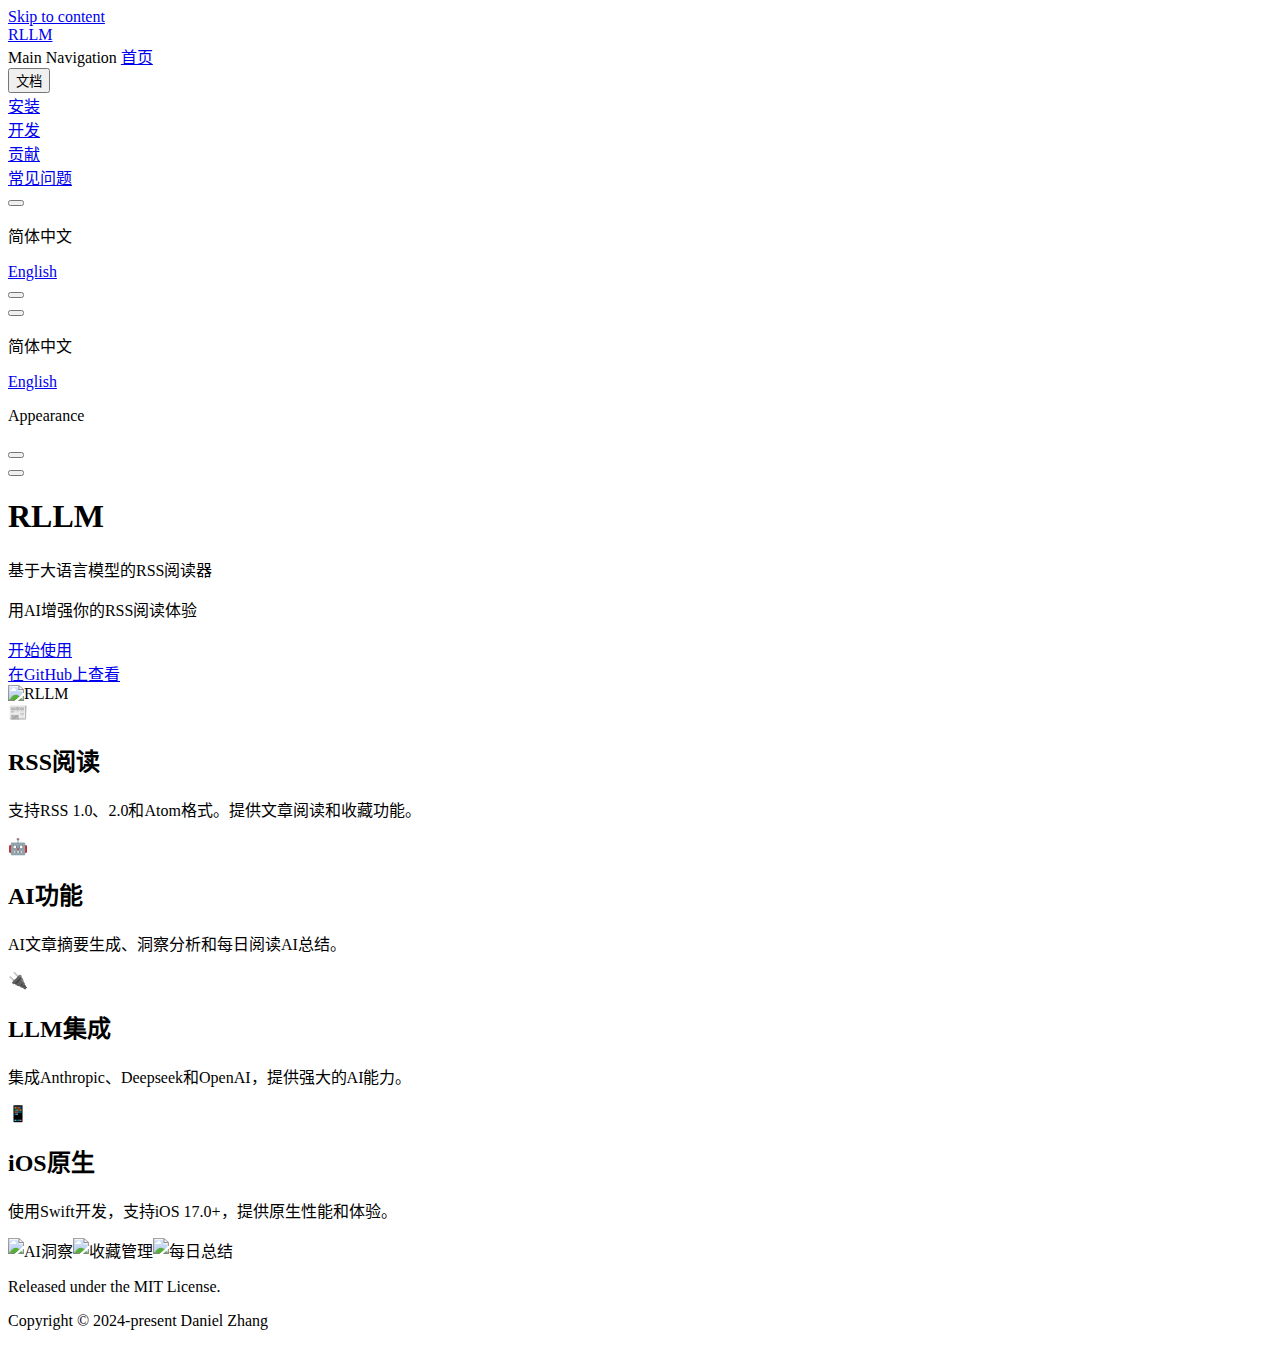
==== commit 2a348a3a: "123" ====
--- a/zh/index.html
+++ b/zh/index.html
@@ -6,21 +6,21 @@
     <title>RLLM</title>
     <meta name="description" content="A LLM-Powered RSS Reader">
     <meta name="generator" content="VitePress v1.5.0">
-    <link rel="preload stylesheet" href="/assets/style.CeRYndDk.css" as="style">
-    <link rel="preload stylesheet" href="/vp-icons.css" as="style">
+    <link rel="preload stylesheet" href="/RLLM-website/assets/style.B9D2WgJ1.css" as="style">
+    <link rel="preload stylesheet" href="/RLLM-website/vp-icons.css" as="style">
     
-    <script type="module" src="/assets/app.BVf4Cn9A.js"></script>
-    <link rel="preload" href="/assets/inter-roman-latin.Di8DUHzh.woff2" as="font" type="font/woff2" crossorigin="">
-    <link rel="modulepreload" href="/assets/chunks/theme.BiLaxUIJ.js">
-    <link rel="modulepreload" href="/assets/chunks/framework.P9qPzDnn.js">
-    <link rel="modulepreload" href="/assets/chunks/screenshot3.DSwbtHrI.js">
-    <link rel="modulepreload" href="/assets/zh_index.md.HV9Y0LuN.lean.js">
+    <script type="module" src="/RLLM-website/assets/app._rAN2HDy.js"></script>
+    <link rel="preload" href="/RLLM-website/assets/inter-roman-latin.Di8DUHzh.woff2" as="font" type="font/woff2" crossorigin="">
+    <link rel="modulepreload" href="/RLLM-website/assets/chunks/theme.B-Xo_u0g.js">
+    <link rel="modulepreload" href="/RLLM-website/assets/chunks/framework.yni0l-uM.js">
+    <link rel="modulepreload" href="/RLLM-website/assets/chunks/screenshot3.BzMy5iD_.js">
+    <link rel="modulepreload" href="/RLLM-website/assets/zh_index.md.Bvrq57uu.lean.js">
     <script id="check-dark-mode">(()=>{const e=localStorage.getItem("vitepress-theme-appearance")||"auto",a=window.matchMedia("(prefers-color-scheme: dark)").matches;(!e||e==="auto"?a:e==="dark")&&document.documentElement.classList.add("dark")})();</script>
     <script id="check-mac-os">document.documentElement.classList.toggle("mac",/Mac|iPhone|iPod|iPad/i.test(navigator.platform));</script>
   </head>
   <body>
-    <div id="app"><div class="Layout" data-v-d8b57b2d><!--[--><!--]--><!--[--><span tabindex="-1" data-v-c8291ffa></span><a href="#VPContent" class="VPSkipLink visually-hidden" data-v-c8291ffa> Skip to content </a><!--]--><!----><header class="VPNav" data-v-d8b57b2d data-v-7ad780c2><div class="VPNavBar" data-v-7ad780c2 data-v-9fd4d1dd><div class="wrapper" data-v-9fd4d1dd><div class="container" data-v-9fd4d1dd><div class="title" data-v-9fd4d1dd><div class="VPNavBarTitle" data-v-9fd4d1dd data-v-9f43907a><a class="title" href="/zh/" data-v-9f43907a><!--[--><!--]--><!--[--><!--[--><!--[--><img class="VPImage dark logo" src="/images/icon_dark.png" alt data-v-ab19afbb><!--]--><!--[--><img class="VPImage light logo" src="/images/icon.png" alt data-v-ab19afbb><!--]--><!--]--><!--]--><span data-v-9f43907a>RLLM</span><!--[--><!--]--></a></div></div><div class="content" data-v-9fd4d1dd><div class="content-body" data-v-9fd4d1dd><!--[--><!--]--><div class="VPNavBarSearch search" data-v-9fd4d1dd><!----></div><nav aria-labelledby="main-nav-aria-label" class="VPNavBarMenu menu" data-v-9fd4d1dd data-v-afb2845e><span id="main-nav-aria-label" class="visually-hidden" data-v-afb2845e> Main Navigation </span><!--[--><!--[--><a class="VPLink link VPNavBarMenuLink active" href="/zh/" tabindex="0" data-v-afb2845e data-v-815115f5><!--[--><span data-v-815115f5>首页</span><!--]--></a><!--]--><!--[--><div class="VPFlyout VPNavBarMenuGroup" data-v-afb2845e data-v-bfe7971f><button type="button" class="button" aria-haspopup="true" aria-expanded="false" data-v-bfe7971f><span class="text" data-v-bfe7971f><!----><span data-v-bfe7971f>文档</span><span class="vpi-chevron-down text-icon" data-v-bfe7971f></span></span></button><div class="menu" data-v-bfe7971f><div class="VPMenu" data-v-bfe7971f data-v-20ed86d6><div class="items" data-v-20ed86d6><!--[--><!--[--><div class="VPMenuLink" data-v-20ed86d6 data-v-7eeeb2dc><a class="VPLink link" href="/zh/guide/installation.html" data-v-7eeeb2dc><!--[--><span data-v-7eeeb2dc>安装</span><!--]--></a></div><!--]--><!--[--><div class="VPMenuLink" data-v-20ed86d6 data-v-7eeeb2dc><a class="VPLink link" href="/zh/guide/development.html" data-v-7eeeb2dc><!--[--><span data-v-7eeeb2dc>开发</span><!--]--></a></div><!--]--><!--[--><div class="VPMenuLink" data-v-20ed86d6 data-v-7eeeb2dc><a class="VPLink link" href="/zh/guide/contributing.html" data-v-7eeeb2dc><!--[--><span data-v-7eeeb2dc>贡献</span><!--]--></a></div><!--]--><!--[--><div class="VPMenuLink" data-v-20ed86d6 data-v-7eeeb2dc><a class="VPLink link" href="/zh/guide/faq.html" data-v-7eeeb2dc><!--[--><span data-v-7eeeb2dc>常见问题</span><!--]--></a></div><!--]--><!--]--></div><!--[--><!--]--></div></div></div><!--]--><!--]--></nav><div class="VPFlyout VPNavBarTranslations translations" data-v-9fd4d1dd data-v-acee064b data-v-bfe7971f><button type="button" class="button" aria-haspopup="true" aria-expanded="false" aria-label="Change language" data-v-bfe7971f><span class="text" data-v-bfe7971f><span class="vpi-languages option-icon" data-v-bfe7971f></span><!----><span class="vpi-chevron-down text-icon" data-v-bfe7971f></span></span></button><div class="menu" data-v-bfe7971f><div class="VPMenu" data-v-bfe7971f data-v-20ed86d6><!----><!--[--><!--[--><div class="items" data-v-acee064b><p class="title" data-v-acee064b>简体中文</p><!--[--><div class="VPMenuLink" data-v-acee064b data-v-7eeeb2dc><a class="VPLink link" href="/" data-v-7eeeb2dc><!--[--><span data-v-7eeeb2dc>English</span><!--]--></a></div><!--]--></div><!--]--><!--]--></div></div></div><div class="VPNavBarAppearance appearance" data-v-9fd4d1dd data-v-3f90c1a5><button class="VPSwitch VPSwitchAppearance" type="button" role="switch" title aria-checked="false" data-v-3f90c1a5 data-v-be9742d9 data-v-b4ccac88><span class="check" data-v-b4ccac88><span class="icon" data-v-b4ccac88><!--[--><span class="vpi-sun sun" data-v-be9742d9></span><span class="vpi-moon moon" data-v-be9742d9></span><!--]--></span></span></button></div><div class="VPSocialLinks VPNavBarSocialLinks social-links" data-v-9fd4d1dd data-v-ef6192dc data-v-e71e869c><!--[--><a class="VPSocialLink no-icon" href="https://github.com/DanielZhangyc/RLLM" aria-label="github" target="_blank" rel="noopener" data-v-e71e869c data-v-60a9a2d3><span class="vpi-social-github"></span></a><!--]--></div><div class="VPFlyout VPNavBarExtra extra" data-v-9fd4d1dd data-v-f953d92f data-v-bfe7971f><button type="button" class="button" aria-haspopup="true" aria-expanded="false" aria-label="extra navigation" data-v-bfe7971f><span class="vpi-more-horizontal icon" data-v-bfe7971f></span></button><div class="menu" data-v-bfe7971f><div class="VPMenu" data-v-bfe7971f data-v-20ed86d6><!----><!--[--><!--[--><div class="group translations" data-v-f953d92f><p class="trans-title" data-v-f953d92f>简体中文</p><!--[--><div class="VPMenuLink" data-v-f953d92f data-v-7eeeb2dc><a class="VPLink link" href="/" data-v-7eeeb2dc><!--[--><span data-v-7eeeb2dc>English</span><!--]--></a></div><!--]--></div><div class="group" data-v-f953d92f><div class="item appearance" data-v-f953d92f><p class="label" data-v-f953d92f>Appearance</p><div class="appearance-action" data-v-f953d92f><button class="VPSwitch VPSwitchAppearance" type="button" role="switch" title aria-checked="false" data-v-f953d92f data-v-be9742d9 data-v-b4ccac88><span class="check" data-v-b4ccac88><span class="icon" data-v-b4ccac88><!--[--><span class="vpi-sun sun" data-v-be9742d9></span><span class="vpi-moon moon" data-v-be9742d9></span><!--]--></span></span></button></div></div></div><div class="group" data-v-f953d92f><div class="item social-links" data-v-f953d92f><div class="VPSocialLinks social-links-list" data-v-f953d92f data-v-e71e869c><!--[--><a class="VPSocialLink no-icon" href="https://github.com/DanielZhangyc/RLLM" aria-label="github" target="_blank" rel="noopener" data-v-e71e869c data-v-60a9a2d3><span class="vpi-social-github"></span></a><!--]--></div></div></div><!--]--><!--]--></div></div></div><!--[--><!--]--><button type="button" class="VPNavBarHamburger hamburger" aria-label="mobile navigation" aria-expanded="false" aria-controls="VPNavScreen" data-v-9fd4d1dd data-v-6bee1efd><span class="container" data-v-6bee1efd><span class="top" data-v-6bee1efd></span><span class="middle" data-v-6bee1efd></span><span class="bottom" data-v-6bee1efd></span></span></button></div></div></div></div><div class="divider" data-v-9fd4d1dd><div class="divider-line" data-v-9fd4d1dd></div></div></div><!----></header><!----><!----><div class="VPContent is-home" id="VPContent" data-v-d8b57b2d data-v-9a6c75ad><div class="VPHome" data-v-9a6c75ad data-v-07b1ad08><!--[--><!--]--><div class="VPHero has-image VPHomeHero" data-v-07b1ad08 data-v-b10c5094><div class="container" data-v-b10c5094><div class="main" data-v-b10c5094><!--[--><!--]--><!--[--><h1 class="name" data-v-b10c5094><span class="clip" data-v-b10c5094>RLLM</span></h1><p class="text" data-v-b10c5094>基于大语言模型的RSS阅读器</p><p class="tagline" data-v-b10c5094>用AI增强你的RSS阅读体验</p><!--]--><!--[--><!--]--><div class="actions" data-v-b10c5094><!--[--><div class="action" data-v-b10c5094><a class="VPButton medium brand" href="/zh/guide/installation.html" data-v-b10c5094 data-v-93dc4167>开始使用</a></div><div class="action" data-v-b10c5094><a class="VPButton medium alt" href="https://github.com/DanielZhangyc/RLLM" target="_blank" rel="noreferrer" data-v-b10c5094 data-v-93dc4167>在GitHub上查看</a></div><!--]--></div><!--[--><!--]--></div><div class="image" data-v-b10c5094><div class="image-container" data-v-b10c5094><div class="image-bg" data-v-b10c5094></div><!--[--><!--[--><img class="VPImage image-src" src="/images/icon.png" alt="RLLM" data-v-ab19afbb><!--]--><!--]--></div></div></div></div><!--[--><!--]--><!--[--><!--]--><div class="VPFeatures VPHomeFeatures" data-v-07b1ad08 data-v-b1eea84a><div class="container" data-v-b1eea84a><div class="items" data-v-b1eea84a><!--[--><div class="grid-4 item" data-v-b1eea84a><div class="VPLink no-icon VPFeature" data-v-b1eea84a data-v-bd37d1a2><!--[--><article class="box" data-v-bd37d1a2><div class="icon" data-v-bd37d1a2>📰</div><h2 class="title" data-v-bd37d1a2>RSS阅读</h2><p class="details" data-v-bd37d1a2>支持RSS 1.0、2.0和Atom格式。提供文章阅读和收藏功能。</p><!----></article><!--]--></div></div><div class="grid-4 item" data-v-b1eea84a><div class="VPLink no-icon VPFeature" data-v-b1eea84a data-v-bd37d1a2><!--[--><article class="box" data-v-bd37d1a2><div class="icon" data-v-bd37d1a2>🤖</div><h2 class="title" data-v-bd37d1a2>AI功能</h2><p class="details" data-v-bd37d1a2>AI文章摘要生成、洞察分析和每日阅读AI总结。</p><!----></article><!--]--></div></div><div class="grid-4 item" data-v-b1eea84a><div class="VPLink no-icon VPFeature" data-v-b1eea84a data-v-bd37d1a2><!--[--><article class="box" data-v-bd37d1a2><div class="icon" data-v-bd37d1a2>🔌</div><h2 class="title" data-v-bd37d1a2>LLM集成</h2><p class="details" data-v-bd37d1a2>集成Anthropic、Deepseek和OpenAI，提供强大的AI能力。</p><!----></article><!--]--></div></div><div class="grid-4 item" data-v-b1eea84a><div class="VPLink no-icon VPFeature" data-v-b1eea84a data-v-bd37d1a2><!--[--><article class="box" data-v-bd37d1a2><div class="icon" data-v-bd37d1a2>📱</div><h2 class="title" data-v-bd37d1a2>iOS原生</h2><p class="details" data-v-bd37d1a2>使用Swift开发，支持iOS 17.0+，提供原生性能和体验。</p><!----></article><!--]--></div></div><!--]--></div></div></div><!--[--><!--]--><div class="vp-doc container" style="" data-v-07b1ad08 data-v-c141a4bd><!--[--><div style="position:relative;" data-v-07b1ad08><div><div class="screenshots"><img src="/images/screenshot1.png" alt="AI洞察"><img src="/images/screenshot2.png" alt="收藏管理"><img src="/images/screenshot3.png" alt="每日总结"></div></div></div><!--]--></div></div></div><footer class="VPFooter" data-v-d8b57b2d data-v-566314d4><div class="container" data-v-566314d4><p class="message" data-v-566314d4>Released under the MIT License.</p><p class="copyright" data-v-566314d4>Copyright © 2024-present Daniel Zhang</p></div></footer><!--[--><!--]--></div></div>
-    <script>window.__VP_HASH_MAP__=JSON.parse("{\"guide_contributing.md\":\"BEStAheT\",\"guide_development.md\":\"CBvY2f9T\",\"guide_faq.md\":\"CPRUOdHU\",\"guide_installation.md\":\"BeMOd6na\",\"index.md\":\"C6zZKuTl\",\"zh_guide_contributing.md\":\"kDb6ntRq\",\"zh_guide_development.md\":\"BErxWu7p\",\"zh_guide_faq.md\":\"Bleex4-o\",\"zh_guide_installation.md\":\"Dw1jYGjD\",\"zh_index.md\":\"HV9Y0LuN\"}");window.__VP_SITE_DATA__=JSON.parse("{\"lang\":\"en-US\",\"dir\":\"ltr\",\"title\":\"RLLM\",\"description\":\"A LLM-Powered RSS Reader\",\"base\":\"/\",\"head\":[],\"router\":{\"prefetchLinks\":true},\"appearance\":true,\"themeConfig\":{\"logo\":{\"light\":\"/images/icon.png\",\"dark\":\"/images/icon_dark.png\"},\"socialLinks\":[{\"icon\":\"github\",\"link\":\"https://github.com/DanielZhangyc/RLLM\"}],\"footer\":{\"message\":\"Released under the MIT License.\",\"copyright\":\"Copyright © 2024-present Daniel Zhang\"}},\"locales\":{\"root\":{\"label\":\"English\",\"lang\":\"en\",\"themeConfig\":{\"nav\":[{\"text\":\"Home\",\"link\":\"/\"},{\"text\":\"Documentation\",\"items\":[{\"text\":\"Installation\",\"link\":\"/guide/installation\"},{\"text\":\"Development\",\"link\":\"/guide/development\"},{\"text\":\"Contributing\",\"link\":\"/guide/contributing\"},{\"text\":\"FAQ\",\"link\":\"/guide/faq\"}]}],\"sidebar\":{\"/guide/\":[{\"text\":\"Guide\",\"items\":[{\"text\":\"Installation\",\"link\":\"/guide/installation\"},{\"text\":\"Development\",\"link\":\"/guide/development\"},{\"text\":\"Contributing\",\"link\":\"/guide/contributing\"},{\"text\":\"FAQ\",\"link\":\"/guide/faq\"}]}]}}},\"zh\":{\"label\":\"简体中文\",\"lang\":\"zh-CN\",\"link\":\"/zh/\",\"themeConfig\":{\"nav\":[{\"text\":\"首页\",\"link\":\"/zh/\"},{\"text\":\"文档\",\"items\":[{\"text\":\"安装\",\"link\":\"/zh/guide/installation\"},{\"text\":\"开发\",\"link\":\"/zh/guide/development\"},{\"text\":\"贡献\",\"link\":\"/zh/guide/contributing\"},{\"text\":\"常见问题\",\"link\":\"/zh/guide/faq\"}]}],\"sidebar\":{\"/zh/guide/\":[{\"text\":\"指南\",\"items\":[{\"text\":\"安装\",\"link\":\"/zh/guide/installation\"},{\"text\":\"开发\",\"link\":\"/zh/guide/development\"},{\"text\":\"贡献\",\"link\":\"/zh/guide/contributing\"},{\"text\":\"常见问题\",\"link\":\"/zh/guide/faq\"}]}]}}}},\"scrollOffset\":134,\"cleanUrls\":false}");</script>
+    <div id="app"><div class="Layout" data-v-d8b57b2d><!--[--><!--]--><!--[--><span tabindex="-1" data-v-c8291ffa></span><a href="#VPContent" class="VPSkipLink visually-hidden" data-v-c8291ffa> Skip to content </a><!--]--><!----><header class="VPNav" data-v-d8b57b2d data-v-7ad780c2><div class="VPNavBar" data-v-7ad780c2 data-v-9fd4d1dd><div class="wrapper" data-v-9fd4d1dd><div class="container" data-v-9fd4d1dd><div class="title" data-v-9fd4d1dd><div class="VPNavBarTitle" data-v-9fd4d1dd data-v-9f43907a><a class="title" href="/RLLM-website/zh/" data-v-9f43907a><!--[--><!--]--><!--[--><!--[--><!--[--><img class="VPImage dark logo" src="/RLLM-website/images/icon_dark.png" alt data-v-ab19afbb><!--]--><!--[--><img class="VPImage light logo" src="/RLLM-website/images/icon.png" alt data-v-ab19afbb><!--]--><!--]--><!--]--><span data-v-9f43907a>RLLM</span><!--[--><!--]--></a></div></div><div class="content" data-v-9fd4d1dd><div class="content-body" data-v-9fd4d1dd><!--[--><!--]--><div class="VPNavBarSearch search" data-v-9fd4d1dd><!----></div><nav aria-labelledby="main-nav-aria-label" class="VPNavBarMenu menu" data-v-9fd4d1dd data-v-afb2845e><span id="main-nav-aria-label" class="visually-hidden" data-v-afb2845e> Main Navigation </span><!--[--><!--[--><a class="VPLink link VPNavBarMenuLink active" href="/RLLM-website/zh/" tabindex="0" data-v-afb2845e data-v-815115f5><!--[--><span data-v-815115f5>首页</span><!--]--></a><!--]--><!--[--><div class="VPFlyout VPNavBarMenuGroup" data-v-afb2845e data-v-bfe7971f><button type="button" class="button" aria-haspopup="true" aria-expanded="false" data-v-bfe7971f><span class="text" data-v-bfe7971f><!----><span data-v-bfe7971f>文档</span><span class="vpi-chevron-down text-icon" data-v-bfe7971f></span></span></button><div class="menu" data-v-bfe7971f><div class="VPMenu" data-v-bfe7971f data-v-20ed86d6><div class="items" data-v-20ed86d6><!--[--><!--[--><div class="VPMenuLink" data-v-20ed86d6 data-v-7eeeb2dc><a class="VPLink link" href="/RLLM-website/zh/guide/installation.html" data-v-7eeeb2dc><!--[--><span data-v-7eeeb2dc>安装</span><!--]--></a></div><!--]--><!--[--><div class="VPMenuLink" data-v-20ed86d6 data-v-7eeeb2dc><a class="VPLink link" href="/RLLM-website/zh/guide/development.html" data-v-7eeeb2dc><!--[--><span data-v-7eeeb2dc>开发</span><!--]--></a></div><!--]--><!--[--><div class="VPMenuLink" data-v-20ed86d6 data-v-7eeeb2dc><a class="VPLink link" href="/RLLM-website/zh/guide/contributing.html" data-v-7eeeb2dc><!--[--><span data-v-7eeeb2dc>贡献</span><!--]--></a></div><!--]--><!--[--><div class="VPMenuLink" data-v-20ed86d6 data-v-7eeeb2dc><a class="VPLink link" href="/RLLM-website/zh/guide/faq.html" data-v-7eeeb2dc><!--[--><span data-v-7eeeb2dc>常见问题</span><!--]--></a></div><!--]--><!--]--></div><!--[--><!--]--></div></div></div><!--]--><!--]--></nav><div class="VPFlyout VPNavBarTranslations translations" data-v-9fd4d1dd data-v-acee064b data-v-bfe7971f><button type="button" class="button" aria-haspopup="true" aria-expanded="false" aria-label="Change language" data-v-bfe7971f><span class="text" data-v-bfe7971f><span class="vpi-languages option-icon" data-v-bfe7971f></span><!----><span class="vpi-chevron-down text-icon" data-v-bfe7971f></span></span></button><div class="menu" data-v-bfe7971f><div class="VPMenu" data-v-bfe7971f data-v-20ed86d6><!----><!--[--><!--[--><div class="items" data-v-acee064b><p class="title" data-v-acee064b>简体中文</p><!--[--><div class="VPMenuLink" data-v-acee064b data-v-7eeeb2dc><a class="VPLink link" href="/RLLM-website/" data-v-7eeeb2dc><!--[--><span data-v-7eeeb2dc>English</span><!--]--></a></div><!--]--></div><!--]--><!--]--></div></div></div><div class="VPNavBarAppearance appearance" data-v-9fd4d1dd data-v-3f90c1a5><button class="VPSwitch VPSwitchAppearance" type="button" role="switch" title aria-checked="false" data-v-3f90c1a5 data-v-be9742d9 data-v-b4ccac88><span class="check" data-v-b4ccac88><span class="icon" data-v-b4ccac88><!--[--><span class="vpi-sun sun" data-v-be9742d9></span><span class="vpi-moon moon" data-v-be9742d9></span><!--]--></span></span></button></div><div class="VPSocialLinks VPNavBarSocialLinks social-links" data-v-9fd4d1dd data-v-ef6192dc data-v-e71e869c><!--[--><a class="VPSocialLink no-icon" href="https://github.com/DanielZhangyc/RLLM" aria-label="github" target="_blank" rel="noopener" data-v-e71e869c data-v-60a9a2d3><span class="vpi-social-github"></span></a><!--]--></div><div class="VPFlyout VPNavBarExtra extra" data-v-9fd4d1dd data-v-f953d92f data-v-bfe7971f><button type="button" class="button" aria-haspopup="true" aria-expanded="false" aria-label="extra navigation" data-v-bfe7971f><span class="vpi-more-horizontal icon" data-v-bfe7971f></span></button><div class="menu" data-v-bfe7971f><div class="VPMenu" data-v-bfe7971f data-v-20ed86d6><!----><!--[--><!--[--><div class="group translations" data-v-f953d92f><p class="trans-title" data-v-f953d92f>简体中文</p><!--[--><div class="VPMenuLink" data-v-f953d92f data-v-7eeeb2dc><a class="VPLink link" href="/RLLM-website/" data-v-7eeeb2dc><!--[--><span data-v-7eeeb2dc>English</span><!--]--></a></div><!--]--></div><div class="group" data-v-f953d92f><div class="item appearance" data-v-f953d92f><p class="label" data-v-f953d92f>Appearance</p><div class="appearance-action" data-v-f953d92f><button class="VPSwitch VPSwitchAppearance" type="button" role="switch" title aria-checked="false" data-v-f953d92f data-v-be9742d9 data-v-b4ccac88><span class="check" data-v-b4ccac88><span class="icon" data-v-b4ccac88><!--[--><span class="vpi-sun sun" data-v-be9742d9></span><span class="vpi-moon moon" data-v-be9742d9></span><!--]--></span></span></button></div></div></div><div class="group" data-v-f953d92f><div class="item social-links" data-v-f953d92f><div class="VPSocialLinks social-links-list" data-v-f953d92f data-v-e71e869c><!--[--><a class="VPSocialLink no-icon" href="https://github.com/DanielZhangyc/RLLM" aria-label="github" target="_blank" rel="noopener" data-v-e71e869c data-v-60a9a2d3><span class="vpi-social-github"></span></a><!--]--></div></div></div><!--]--><!--]--></div></div></div><!--[--><!--]--><button type="button" class="VPNavBarHamburger hamburger" aria-label="mobile navigation" aria-expanded="false" aria-controls="VPNavScreen" data-v-9fd4d1dd data-v-6bee1efd><span class="container" data-v-6bee1efd><span class="top" data-v-6bee1efd></span><span class="middle" data-v-6bee1efd></span><span class="bottom" data-v-6bee1efd></span></span></button></div></div></div></div><div class="divider" data-v-9fd4d1dd><div class="divider-line" data-v-9fd4d1dd></div></div></div><!----></header><!----><!----><div class="VPContent is-home" id="VPContent" data-v-d8b57b2d data-v-9a6c75ad><div class="VPHome" data-v-9a6c75ad data-v-07b1ad08><!--[--><!--]--><div class="VPHero has-image VPHomeHero" data-v-07b1ad08 data-v-b10c5094><div class="container" data-v-b10c5094><div class="main" data-v-b10c5094><!--[--><!--]--><!--[--><h1 class="name" data-v-b10c5094><span class="clip" data-v-b10c5094>RLLM</span></h1><p class="text" data-v-b10c5094>基于大语言模型的RSS阅读器</p><p class="tagline" data-v-b10c5094>用AI增强你的RSS阅读体验</p><!--]--><!--[--><!--]--><div class="actions" data-v-b10c5094><!--[--><div class="action" data-v-b10c5094><a class="VPButton medium brand" href="/RLLM-website/zh/guide/installation.html" data-v-b10c5094 data-v-93dc4167>开始使用</a></div><div class="action" data-v-b10c5094><a class="VPButton medium alt" href="https://github.com/DanielZhangyc/RLLM" target="_blank" rel="noreferrer" data-v-b10c5094 data-v-93dc4167>在GitHub上查看</a></div><!--]--></div><!--[--><!--]--></div><div class="image" data-v-b10c5094><div class="image-container" data-v-b10c5094><div class="image-bg" data-v-b10c5094></div><!--[--><!--[--><img class="VPImage image-src" src="/RLLM-website/images/icon.png" alt="RLLM" data-v-ab19afbb><!--]--><!--]--></div></div></div></div><!--[--><!--]--><!--[--><!--]--><div class="VPFeatures VPHomeFeatures" data-v-07b1ad08 data-v-b1eea84a><div class="container" data-v-b1eea84a><div class="items" data-v-b1eea84a><!--[--><div class="grid-4 item" data-v-b1eea84a><div class="VPLink no-icon VPFeature" data-v-b1eea84a data-v-bd37d1a2><!--[--><article class="box" data-v-bd37d1a2><div class="icon" data-v-bd37d1a2>📰</div><h2 class="title" data-v-bd37d1a2>RSS阅读</h2><p class="details" data-v-bd37d1a2>支持RSS 1.0、2.0和Atom格式。提供文章阅读和收藏功能。</p><!----></article><!--]--></div></div><div class="grid-4 item" data-v-b1eea84a><div class="VPLink no-icon VPFeature" data-v-b1eea84a data-v-bd37d1a2><!--[--><article class="box" data-v-bd37d1a2><div class="icon" data-v-bd37d1a2>🤖</div><h2 class="title" data-v-bd37d1a2>AI功能</h2><p class="details" data-v-bd37d1a2>AI文章摘要生成、洞察分析和每日阅读AI总结。</p><!----></article><!--]--></div></div><div class="grid-4 item" data-v-b1eea84a><div class="VPLink no-icon VPFeature" data-v-b1eea84a data-v-bd37d1a2><!--[--><article class="box" data-v-bd37d1a2><div class="icon" data-v-bd37d1a2>🔌</div><h2 class="title" data-v-bd37d1a2>LLM集成</h2><p class="details" data-v-bd37d1a2>集成Anthropic、Deepseek和OpenAI，提供强大的AI能力。</p><!----></article><!--]--></div></div><div class="grid-4 item" data-v-b1eea84a><div class="VPLink no-icon VPFeature" data-v-b1eea84a data-v-bd37d1a2><!--[--><article class="box" data-v-bd37d1a2><div class="icon" data-v-bd37d1a2>📱</div><h2 class="title" data-v-bd37d1a2>iOS原生</h2><p class="details" data-v-bd37d1a2>使用Swift开发，支持iOS 17.0+，提供原生性能和体验。</p><!----></article><!--]--></div></div><!--]--></div></div></div><!--[--><!--]--><div class="vp-doc container" style="" data-v-07b1ad08 data-v-c141a4bd><!--[--><div style="position:relative;" data-v-07b1ad08><div><div class="screenshots"><img src="/RLLM-website/images/screenshot1.png" alt="AI洞察"><img src="/RLLM-website/images/screenshot2.png" alt="收藏管理"><img src="/RLLM-website/images/screenshot3.png" alt="每日总结"></div></div></div><!--]--></div></div></div><footer class="VPFooter" data-v-d8b57b2d data-v-566314d4><div class="container" data-v-566314d4><p class="message" data-v-566314d4>Released under the MIT License.</p><p class="copyright" data-v-566314d4>Copyright © 2024-present Daniel Zhang</p></div></footer><!--[--><!--]--></div></div>
+    <script>window.__VP_HASH_MAP__=JSON.parse("{\"guide_contributing.md\":\"DPjAP-cl\",\"guide_development.md\":\"ah-sNImX\",\"guide_faq.md\":\"DbF_xoam\",\"guide_installation.md\":\"DjlTvQW-\",\"index.md\":\"CbAAfJ-Q\",\"zh_guide_contributing.md\":\"D9YBsJ_X\",\"zh_guide_development.md\":\"OCFSxTz1\",\"zh_guide_faq.md\":\"D7RlYJu_\",\"zh_guide_installation.md\":\"BoG_G7aT\",\"zh_index.md\":\"Bvrq57uu\"}");window.__VP_SITE_DATA__=JSON.parse("{\"lang\":\"en-US\",\"dir\":\"ltr\",\"title\":\"RLLM\",\"description\":\"A LLM-Powered RSS Reader\",\"base\":\"/RLLM-website/\",\"head\":[],\"router\":{\"prefetchLinks\":true},\"appearance\":true,\"themeConfig\":{\"logo\":{\"light\":\"/images/icon.png\",\"dark\":\"/images/icon_dark.png\"},\"socialLinks\":[{\"icon\":\"github\",\"link\":\"https://github.com/DanielZhangyc/RLLM\"}],\"footer\":{\"message\":\"Released under the MIT License.\",\"copyright\":\"Copyright © 2024-present Daniel Zhang\"}},\"locales\":{\"root\":{\"label\":\"English\",\"lang\":\"en\",\"themeConfig\":{\"nav\":[{\"text\":\"Home\",\"link\":\"/\"},{\"text\":\"Documentation\",\"items\":[{\"text\":\"Installation\",\"link\":\"/guide/installation\"},{\"text\":\"Development\",\"link\":\"/guide/development\"},{\"text\":\"Contributing\",\"link\":\"/guide/contributing\"},{\"text\":\"FAQ\",\"link\":\"/guide/faq\"}]}],\"sidebar\":{\"/guide/\":[{\"text\":\"Guide\",\"items\":[{\"text\":\"Installation\",\"link\":\"/guide/installation\"},{\"text\":\"Development\",\"link\":\"/guide/development\"},{\"text\":\"Contributing\",\"link\":\"/guide/contributing\"},{\"text\":\"FAQ\",\"link\":\"/guide/faq\"}]}]}}},\"zh\":{\"label\":\"简体中文\",\"lang\":\"zh-CN\",\"link\":\"/zh/\",\"themeConfig\":{\"nav\":[{\"text\":\"首页\",\"link\":\"/zh/\"},{\"text\":\"文档\",\"items\":[{\"text\":\"安装\",\"link\":\"/zh/guide/installation\"},{\"text\":\"开发\",\"link\":\"/zh/guide/development\"},{\"text\":\"贡献\",\"link\":\"/zh/guide/contributing\"},{\"text\":\"常见问题\",\"link\":\"/zh/guide/faq\"}]}],\"sidebar\":{\"/zh/guide/\":[{\"text\":\"指南\",\"items\":[{\"text\":\"安装\",\"link\":\"/zh/guide/installation\"},{\"text\":\"开发\",\"link\":\"/zh/guide/development\"},{\"text\":\"贡献\",\"link\":\"/zh/guide/contributing\"},{\"text\":\"常见问题\",\"link\":\"/zh/guide/faq\"}]}]}}}},\"scrollOffset\":134,\"cleanUrls\":false}");</script>
     
   </body>
 </html>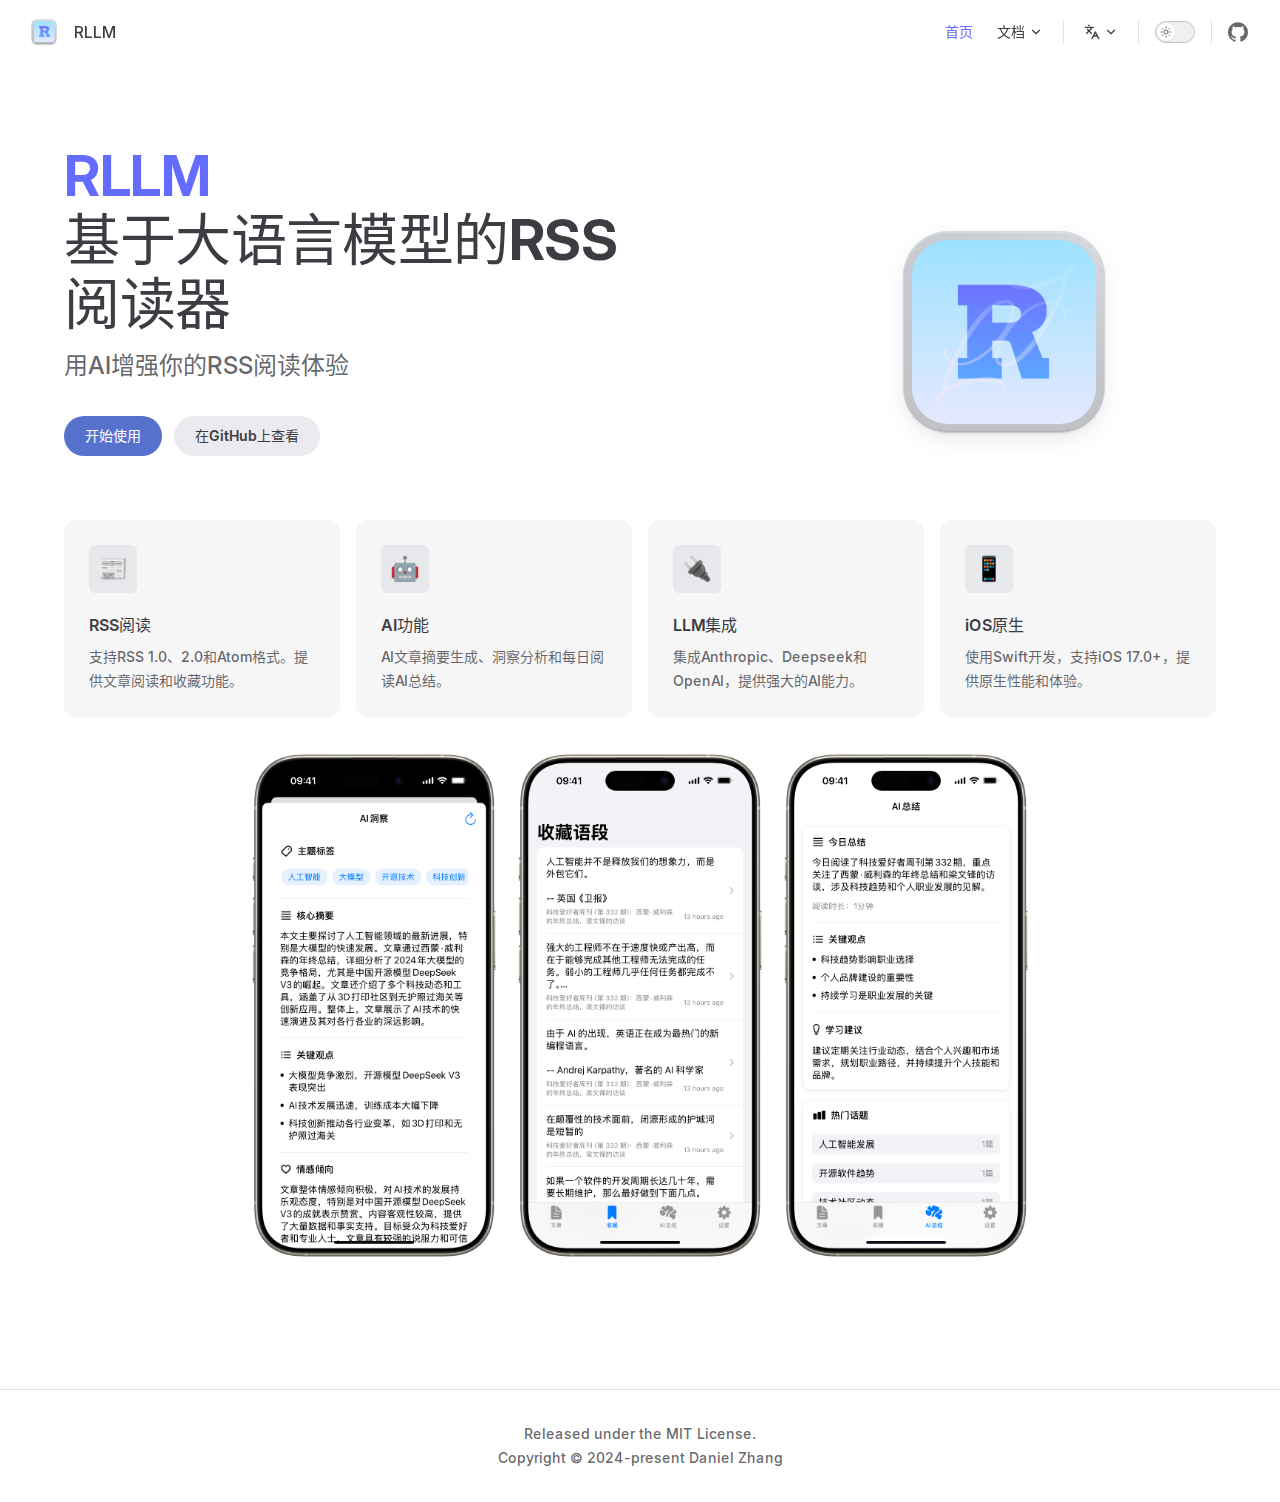
==== commit 02adf0c0: "123" ====
--- a/zh/index.html
+++ b/zh/index.html
@@ -6,21 +6,21 @@
     <title>RLLM</title>
     <meta name="description" content="A LLM-Powered RSS Reader">
     <meta name="generator" content="VitePress v1.5.0">
-    <link rel="preload stylesheet" href="/RLLM-website/assets/style.B9D2WgJ1.css" as="style">
-    <link rel="preload stylesheet" href="/RLLM-website/vp-icons.css" as="style">
+    <link rel="preload stylesheet" href="/assets/style.CeRYndDk.css" as="style">
+    <link rel="preload stylesheet" href="/vp-icons.css" as="style">
     
-    <script type="module" src="/RLLM-website/assets/app._rAN2HDy.js"></script>
-    <link rel="preload" href="/RLLM-website/assets/inter-roman-latin.Di8DUHzh.woff2" as="font" type="font/woff2" crossorigin="">
-    <link rel="modulepreload" href="/RLLM-website/assets/chunks/theme.B-Xo_u0g.js">
-    <link rel="modulepreload" href="/RLLM-website/assets/chunks/framework.yni0l-uM.js">
-    <link rel="modulepreload" href="/RLLM-website/assets/chunks/screenshot3.BzMy5iD_.js">
-    <link rel="modulepreload" href="/RLLM-website/assets/zh_index.md.Bvrq57uu.lean.js">
+    <script type="module" src="/assets/app.BVf4Cn9A.js"></script>
+    <link rel="preload" href="/assets/inter-roman-latin.Di8DUHzh.woff2" as="font" type="font/woff2" crossorigin="">
+    <link rel="modulepreload" href="/assets/chunks/theme.BiLaxUIJ.js">
+    <link rel="modulepreload" href="/assets/chunks/framework.P9qPzDnn.js">
+    <link rel="modulepreload" href="/assets/chunks/screenshot3.DSwbtHrI.js">
+    <link rel="modulepreload" href="/assets/zh_index.md.HV9Y0LuN.lean.js">
     <script id="check-dark-mode">(()=>{const e=localStorage.getItem("vitepress-theme-appearance")||"auto",a=window.matchMedia("(prefers-color-scheme: dark)").matches;(!e||e==="auto"?a:e==="dark")&&document.documentElement.classList.add("dark")})();</script>
     <script id="check-mac-os">document.documentElement.classList.toggle("mac",/Mac|iPhone|iPod|iPad/i.test(navigator.platform));</script>
   </head>
   <body>
-    <div id="app"><div class="Layout" data-v-d8b57b2d><!--[--><!--]--><!--[--><span tabindex="-1" data-v-c8291ffa></span><a href="#VPContent" class="VPSkipLink visually-hidden" data-v-c8291ffa> Skip to content </a><!--]--><!----><header class="VPNav" data-v-d8b57b2d data-v-7ad780c2><div class="VPNavBar" data-v-7ad780c2 data-v-9fd4d1dd><div class="wrapper" data-v-9fd4d1dd><div class="container" data-v-9fd4d1dd><div class="title" data-v-9fd4d1dd><div class="VPNavBarTitle" data-v-9fd4d1dd data-v-9f43907a><a class="title" href="/RLLM-website/zh/" data-v-9f43907a><!--[--><!--]--><!--[--><!--[--><!--[--><img class="VPImage dark logo" src="/RLLM-website/images/icon_dark.png" alt data-v-ab19afbb><!--]--><!--[--><img class="VPImage light logo" src="/RLLM-website/images/icon.png" alt data-v-ab19afbb><!--]--><!--]--><!--]--><span data-v-9f43907a>RLLM</span><!--[--><!--]--></a></div></div><div class="content" data-v-9fd4d1dd><div class="content-body" data-v-9fd4d1dd><!--[--><!--]--><div class="VPNavBarSearch search" data-v-9fd4d1dd><!----></div><nav aria-labelledby="main-nav-aria-label" class="VPNavBarMenu menu" data-v-9fd4d1dd data-v-afb2845e><span id="main-nav-aria-label" class="visually-hidden" data-v-afb2845e> Main Navigation </span><!--[--><!--[--><a class="VPLink link VPNavBarMenuLink active" href="/RLLM-website/zh/" tabindex="0" data-v-afb2845e data-v-815115f5><!--[--><span data-v-815115f5>首页</span><!--]--></a><!--]--><!--[--><div class="VPFlyout VPNavBarMenuGroup" data-v-afb2845e data-v-bfe7971f><button type="button" class="button" aria-haspopup="true" aria-expanded="false" data-v-bfe7971f><span class="text" data-v-bfe7971f><!----><span data-v-bfe7971f>文档</span><span class="vpi-chevron-down text-icon" data-v-bfe7971f></span></span></button><div class="menu" data-v-bfe7971f><div class="VPMenu" data-v-bfe7971f data-v-20ed86d6><div class="items" data-v-20ed86d6><!--[--><!--[--><div class="VPMenuLink" data-v-20ed86d6 data-v-7eeeb2dc><a class="VPLink link" href="/RLLM-website/zh/guide/installation.html" data-v-7eeeb2dc><!--[--><span data-v-7eeeb2dc>安装</span><!--]--></a></div><!--]--><!--[--><div class="VPMenuLink" data-v-20ed86d6 data-v-7eeeb2dc><a class="VPLink link" href="/RLLM-website/zh/guide/development.html" data-v-7eeeb2dc><!--[--><span data-v-7eeeb2dc>开发</span><!--]--></a></div><!--]--><!--[--><div class="VPMenuLink" data-v-20ed86d6 data-v-7eeeb2dc><a class="VPLink link" href="/RLLM-website/zh/guide/contributing.html" data-v-7eeeb2dc><!--[--><span data-v-7eeeb2dc>贡献</span><!--]--></a></div><!--]--><!--[--><div class="VPMenuLink" data-v-20ed86d6 data-v-7eeeb2dc><a class="VPLink link" href="/RLLM-website/zh/guide/faq.html" data-v-7eeeb2dc><!--[--><span data-v-7eeeb2dc>常见问题</span><!--]--></a></div><!--]--><!--]--></div><!--[--><!--]--></div></div></div><!--]--><!--]--></nav><div class="VPFlyout VPNavBarTranslations translations" data-v-9fd4d1dd data-v-acee064b data-v-bfe7971f><button type="button" class="button" aria-haspopup="true" aria-expanded="false" aria-label="Change language" data-v-bfe7971f><span class="text" data-v-bfe7971f><span class="vpi-languages option-icon" data-v-bfe7971f></span><!----><span class="vpi-chevron-down text-icon" data-v-bfe7971f></span></span></button><div class="menu" data-v-bfe7971f><div class="VPMenu" data-v-bfe7971f data-v-20ed86d6><!----><!--[--><!--[--><div class="items" data-v-acee064b><p class="title" data-v-acee064b>简体中文</p><!--[--><div class="VPMenuLink" data-v-acee064b data-v-7eeeb2dc><a class="VPLink link" href="/RLLM-website/" data-v-7eeeb2dc><!--[--><span data-v-7eeeb2dc>English</span><!--]--></a></div><!--]--></div><!--]--><!--]--></div></div></div><div class="VPNavBarAppearance appearance" data-v-9fd4d1dd data-v-3f90c1a5><button class="VPSwitch VPSwitchAppearance" type="button" role="switch" title aria-checked="false" data-v-3f90c1a5 data-v-be9742d9 data-v-b4ccac88><span class="check" data-v-b4ccac88><span class="icon" data-v-b4ccac88><!--[--><span class="vpi-sun sun" data-v-be9742d9></span><span class="vpi-moon moon" data-v-be9742d9></span><!--]--></span></span></button></div><div class="VPSocialLinks VPNavBarSocialLinks social-links" data-v-9fd4d1dd data-v-ef6192dc data-v-e71e869c><!--[--><a class="VPSocialLink no-icon" href="https://github.com/DanielZhangyc/RLLM" aria-label="github" target="_blank" rel="noopener" data-v-e71e869c data-v-60a9a2d3><span class="vpi-social-github"></span></a><!--]--></div><div class="VPFlyout VPNavBarExtra extra" data-v-9fd4d1dd data-v-f953d92f data-v-bfe7971f><button type="button" class="button" aria-haspopup="true" aria-expanded="false" aria-label="extra navigation" data-v-bfe7971f><span class="vpi-more-horizontal icon" data-v-bfe7971f></span></button><div class="menu" data-v-bfe7971f><div class="VPMenu" data-v-bfe7971f data-v-20ed86d6><!----><!--[--><!--[--><div class="group translations" data-v-f953d92f><p class="trans-title" data-v-f953d92f>简体中文</p><!--[--><div class="VPMenuLink" data-v-f953d92f data-v-7eeeb2dc><a class="VPLink link" href="/RLLM-website/" data-v-7eeeb2dc><!--[--><span data-v-7eeeb2dc>English</span><!--]--></a></div><!--]--></div><div class="group" data-v-f953d92f><div class="item appearance" data-v-f953d92f><p class="label" data-v-f953d92f>Appearance</p><div class="appearance-action" data-v-f953d92f><button class="VPSwitch VPSwitchAppearance" type="button" role="switch" title aria-checked="false" data-v-f953d92f data-v-be9742d9 data-v-b4ccac88><span class="check" data-v-b4ccac88><span class="icon" data-v-b4ccac88><!--[--><span class="vpi-sun sun" data-v-be9742d9></span><span class="vpi-moon moon" data-v-be9742d9></span><!--]--></span></span></button></div></div></div><div class="group" data-v-f953d92f><div class="item social-links" data-v-f953d92f><div class="VPSocialLinks social-links-list" data-v-f953d92f data-v-e71e869c><!--[--><a class="VPSocialLink no-icon" href="https://github.com/DanielZhangyc/RLLM" aria-label="github" target="_blank" rel="noopener" data-v-e71e869c data-v-60a9a2d3><span class="vpi-social-github"></span></a><!--]--></div></div></div><!--]--><!--]--></div></div></div><!--[--><!--]--><button type="button" class="VPNavBarHamburger hamburger" aria-label="mobile navigation" aria-expanded="false" aria-controls="VPNavScreen" data-v-9fd4d1dd data-v-6bee1efd><span class="container" data-v-6bee1efd><span class="top" data-v-6bee1efd></span><span class="middle" data-v-6bee1efd></span><span class="bottom" data-v-6bee1efd></span></span></button></div></div></div></div><div class="divider" data-v-9fd4d1dd><div class="divider-line" data-v-9fd4d1dd></div></div></div><!----></header><!----><!----><div class="VPContent is-home" id="VPContent" data-v-d8b57b2d data-v-9a6c75ad><div class="VPHome" data-v-9a6c75ad data-v-07b1ad08><!--[--><!--]--><div class="VPHero has-image VPHomeHero" data-v-07b1ad08 data-v-b10c5094><div class="container" data-v-b10c5094><div class="main" data-v-b10c5094><!--[--><!--]--><!--[--><h1 class="name" data-v-b10c5094><span class="clip" data-v-b10c5094>RLLM</span></h1><p class="text" data-v-b10c5094>基于大语言模型的RSS阅读器</p><p class="tagline" data-v-b10c5094>用AI增强你的RSS阅读体验</p><!--]--><!--[--><!--]--><div class="actions" data-v-b10c5094><!--[--><div class="action" data-v-b10c5094><a class="VPButton medium brand" href="/RLLM-website/zh/guide/installation.html" data-v-b10c5094 data-v-93dc4167>开始使用</a></div><div class="action" data-v-b10c5094><a class="VPButton medium alt" href="https://github.com/DanielZhangyc/RLLM" target="_blank" rel="noreferrer" data-v-b10c5094 data-v-93dc4167>在GitHub上查看</a></div><!--]--></div><!--[--><!--]--></div><div class="image" data-v-b10c5094><div class="image-container" data-v-b10c5094><div class="image-bg" data-v-b10c5094></div><!--[--><!--[--><img class="VPImage image-src" src="/RLLM-website/images/icon.png" alt="RLLM" data-v-ab19afbb><!--]--><!--]--></div></div></div></div><!--[--><!--]--><!--[--><!--]--><div class="VPFeatures VPHomeFeatures" data-v-07b1ad08 data-v-b1eea84a><div class="container" data-v-b1eea84a><div class="items" data-v-b1eea84a><!--[--><div class="grid-4 item" data-v-b1eea84a><div class="VPLink no-icon VPFeature" data-v-b1eea84a data-v-bd37d1a2><!--[--><article class="box" data-v-bd37d1a2><div class="icon" data-v-bd37d1a2>📰</div><h2 class="title" data-v-bd37d1a2>RSS阅读</h2><p class="details" data-v-bd37d1a2>支持RSS 1.0、2.0和Atom格式。提供文章阅读和收藏功能。</p><!----></article><!--]--></div></div><div class="grid-4 item" data-v-b1eea84a><div class="VPLink no-icon VPFeature" data-v-b1eea84a data-v-bd37d1a2><!--[--><article class="box" data-v-bd37d1a2><div class="icon" data-v-bd37d1a2>🤖</div><h2 class="title" data-v-bd37d1a2>AI功能</h2><p class="details" data-v-bd37d1a2>AI文章摘要生成、洞察分析和每日阅读AI总结。</p><!----></article><!--]--></div></div><div class="grid-4 item" data-v-b1eea84a><div class="VPLink no-icon VPFeature" data-v-b1eea84a data-v-bd37d1a2><!--[--><article class="box" data-v-bd37d1a2><div class="icon" data-v-bd37d1a2>🔌</div><h2 class="title" data-v-bd37d1a2>LLM集成</h2><p class="details" data-v-bd37d1a2>集成Anthropic、Deepseek和OpenAI，提供强大的AI能力。</p><!----></article><!--]--></div></div><div class="grid-4 item" data-v-b1eea84a><div class="VPLink no-icon VPFeature" data-v-b1eea84a data-v-bd37d1a2><!--[--><article class="box" data-v-bd37d1a2><div class="icon" data-v-bd37d1a2>📱</div><h2 class="title" data-v-bd37d1a2>iOS原生</h2><p class="details" data-v-bd37d1a2>使用Swift开发，支持iOS 17.0+，提供原生性能和体验。</p><!----></article><!--]--></div></div><!--]--></div></div></div><!--[--><!--]--><div class="vp-doc container" style="" data-v-07b1ad08 data-v-c141a4bd><!--[--><div style="position:relative;" data-v-07b1ad08><div><div class="screenshots"><img src="/RLLM-website/images/screenshot1.png" alt="AI洞察"><img src="/RLLM-website/images/screenshot2.png" alt="收藏管理"><img src="/RLLM-website/images/screenshot3.png" alt="每日总结"></div></div></div><!--]--></div></div></div><footer class="VPFooter" data-v-d8b57b2d data-v-566314d4><div class="container" data-v-566314d4><p class="message" data-v-566314d4>Released under the MIT License.</p><p class="copyright" data-v-566314d4>Copyright © 2024-present Daniel Zhang</p></div></footer><!--[--><!--]--></div></div>
-    <script>window.__VP_HASH_MAP__=JSON.parse("{\"guide_contributing.md\":\"DPjAP-cl\",\"guide_development.md\":\"ah-sNImX\",\"guide_faq.md\":\"DbF_xoam\",\"guide_installation.md\":\"DjlTvQW-\",\"index.md\":\"CbAAfJ-Q\",\"zh_guide_contributing.md\":\"D9YBsJ_X\",\"zh_guide_development.md\":\"OCFSxTz1\",\"zh_guide_faq.md\":\"D7RlYJu_\",\"zh_guide_installation.md\":\"BoG_G7aT\",\"zh_index.md\":\"Bvrq57uu\"}");window.__VP_SITE_DATA__=JSON.parse("{\"lang\":\"en-US\",\"dir\":\"ltr\",\"title\":\"RLLM\",\"description\":\"A LLM-Powered RSS Reader\",\"base\":\"/RLLM-website/\",\"head\":[],\"router\":{\"prefetchLinks\":true},\"appearance\":true,\"themeConfig\":{\"logo\":{\"light\":\"/images/icon.png\",\"dark\":\"/images/icon_dark.png\"},\"socialLinks\":[{\"icon\":\"github\",\"link\":\"https://github.com/DanielZhangyc/RLLM\"}],\"footer\":{\"message\":\"Released under the MIT License.\",\"copyright\":\"Copyright © 2024-present Daniel Zhang\"}},\"locales\":{\"root\":{\"label\":\"English\",\"lang\":\"en\",\"themeConfig\":{\"nav\":[{\"text\":\"Home\",\"link\":\"/\"},{\"text\":\"Documentation\",\"items\":[{\"text\":\"Installation\",\"link\":\"/guide/installation\"},{\"text\":\"Development\",\"link\":\"/guide/development\"},{\"text\":\"Contributing\",\"link\":\"/guide/contributing\"},{\"text\":\"FAQ\",\"link\":\"/guide/faq\"}]}],\"sidebar\":{\"/guide/\":[{\"text\":\"Guide\",\"items\":[{\"text\":\"Installation\",\"link\":\"/guide/installation\"},{\"text\":\"Development\",\"link\":\"/guide/development\"},{\"text\":\"Contributing\",\"link\":\"/guide/contributing\"},{\"text\":\"FAQ\",\"link\":\"/guide/faq\"}]}]}}},\"zh\":{\"label\":\"简体中文\",\"lang\":\"zh-CN\",\"link\":\"/zh/\",\"themeConfig\":{\"nav\":[{\"text\":\"首页\",\"link\":\"/zh/\"},{\"text\":\"文档\",\"items\":[{\"text\":\"安装\",\"link\":\"/zh/guide/installation\"},{\"text\":\"开发\",\"link\":\"/zh/guide/development\"},{\"text\":\"贡献\",\"link\":\"/zh/guide/contributing\"},{\"text\":\"常见问题\",\"link\":\"/zh/guide/faq\"}]}],\"sidebar\":{\"/zh/guide/\":[{\"text\":\"指南\",\"items\":[{\"text\":\"安装\",\"link\":\"/zh/guide/installation\"},{\"text\":\"开发\",\"link\":\"/zh/guide/development\"},{\"text\":\"贡献\",\"link\":\"/zh/guide/contributing\"},{\"text\":\"常见问题\",\"link\":\"/zh/guide/faq\"}]}]}}}},\"scrollOffset\":134,\"cleanUrls\":false}");</script>
+    <div id="app"><div class="Layout" data-v-d8b57b2d><!--[--><!--]--><!--[--><span tabindex="-1" data-v-c8291ffa></span><a href="#VPContent" class="VPSkipLink visually-hidden" data-v-c8291ffa> Skip to content </a><!--]--><!----><header class="VPNav" data-v-d8b57b2d data-v-7ad780c2><div class="VPNavBar" data-v-7ad780c2 data-v-9fd4d1dd><div class="wrapper" data-v-9fd4d1dd><div class="container" data-v-9fd4d1dd><div class="title" data-v-9fd4d1dd><div class="VPNavBarTitle" data-v-9fd4d1dd data-v-9f43907a><a class="title" href="/zh/" data-v-9f43907a><!--[--><!--]--><!--[--><!--[--><!--[--><img class="VPImage dark logo" src="/images/icon_dark.png" alt data-v-ab19afbb><!--]--><!--[--><img class="VPImage light logo" src="/images/icon.png" alt data-v-ab19afbb><!--]--><!--]--><!--]--><span data-v-9f43907a>RLLM</span><!--[--><!--]--></a></div></div><div class="content" data-v-9fd4d1dd><div class="content-body" data-v-9fd4d1dd><!--[--><!--]--><div class="VPNavBarSearch search" data-v-9fd4d1dd><!----></div><nav aria-labelledby="main-nav-aria-label" class="VPNavBarMenu menu" data-v-9fd4d1dd data-v-afb2845e><span id="main-nav-aria-label" class="visually-hidden" data-v-afb2845e> Main Navigation </span><!--[--><!--[--><a class="VPLink link VPNavBarMenuLink active" href="/zh/" tabindex="0" data-v-afb2845e data-v-815115f5><!--[--><span data-v-815115f5>首页</span><!--]--></a><!--]--><!--[--><div class="VPFlyout VPNavBarMenuGroup" data-v-afb2845e data-v-bfe7971f><button type="button" class="button" aria-haspopup="true" aria-expanded="false" data-v-bfe7971f><span class="text" data-v-bfe7971f><!----><span data-v-bfe7971f>文档</span><span class="vpi-chevron-down text-icon" data-v-bfe7971f></span></span></button><div class="menu" data-v-bfe7971f><div class="VPMenu" data-v-bfe7971f data-v-20ed86d6><div class="items" data-v-20ed86d6><!--[--><!--[--><div class="VPMenuLink" data-v-20ed86d6 data-v-7eeeb2dc><a class="VPLink link" href="/zh/guide/installation.html" data-v-7eeeb2dc><!--[--><span data-v-7eeeb2dc>安装</span><!--]--></a></div><!--]--><!--[--><div class="VPMenuLink" data-v-20ed86d6 data-v-7eeeb2dc><a class="VPLink link" href="/zh/guide/development.html" data-v-7eeeb2dc><!--[--><span data-v-7eeeb2dc>开发</span><!--]--></a></div><!--]--><!--[--><div class="VPMenuLink" data-v-20ed86d6 data-v-7eeeb2dc><a class="VPLink link" href="/zh/guide/contributing.html" data-v-7eeeb2dc><!--[--><span data-v-7eeeb2dc>贡献</span><!--]--></a></div><!--]--><!--[--><div class="VPMenuLink" data-v-20ed86d6 data-v-7eeeb2dc><a class="VPLink link" href="/zh/guide/faq.html" data-v-7eeeb2dc><!--[--><span data-v-7eeeb2dc>常见问题</span><!--]--></a></div><!--]--><!--]--></div><!--[--><!--]--></div></div></div><!--]--><!--]--></nav><div class="VPFlyout VPNavBarTranslations translations" data-v-9fd4d1dd data-v-acee064b data-v-bfe7971f><button type="button" class="button" aria-haspopup="true" aria-expanded="false" aria-label="Change language" data-v-bfe7971f><span class="text" data-v-bfe7971f><span class="vpi-languages option-icon" data-v-bfe7971f></span><!----><span class="vpi-chevron-down text-icon" data-v-bfe7971f></span></span></button><div class="menu" data-v-bfe7971f><div class="VPMenu" data-v-bfe7971f data-v-20ed86d6><!----><!--[--><!--[--><div class="items" data-v-acee064b><p class="title" data-v-acee064b>简体中文</p><!--[--><div class="VPMenuLink" data-v-acee064b data-v-7eeeb2dc><a class="VPLink link" href="/" data-v-7eeeb2dc><!--[--><span data-v-7eeeb2dc>English</span><!--]--></a></div><!--]--></div><!--]--><!--]--></div></div></div><div class="VPNavBarAppearance appearance" data-v-9fd4d1dd data-v-3f90c1a5><button class="VPSwitch VPSwitchAppearance" type="button" role="switch" title aria-checked="false" data-v-3f90c1a5 data-v-be9742d9 data-v-b4ccac88><span class="check" data-v-b4ccac88><span class="icon" data-v-b4ccac88><!--[--><span class="vpi-sun sun" data-v-be9742d9></span><span class="vpi-moon moon" data-v-be9742d9></span><!--]--></span></span></button></div><div class="VPSocialLinks VPNavBarSocialLinks social-links" data-v-9fd4d1dd data-v-ef6192dc data-v-e71e869c><!--[--><a class="VPSocialLink no-icon" href="https://github.com/DanielZhangyc/RLLM" aria-label="github" target="_blank" rel="noopener" data-v-e71e869c data-v-60a9a2d3><span class="vpi-social-github"></span></a><!--]--></div><div class="VPFlyout VPNavBarExtra extra" data-v-9fd4d1dd data-v-f953d92f data-v-bfe7971f><button type="button" class="button" aria-haspopup="true" aria-expanded="false" aria-label="extra navigation" data-v-bfe7971f><span class="vpi-more-horizontal icon" data-v-bfe7971f></span></button><div class="menu" data-v-bfe7971f><div class="VPMenu" data-v-bfe7971f data-v-20ed86d6><!----><!--[--><!--[--><div class="group translations" data-v-f953d92f><p class="trans-title" data-v-f953d92f>简体中文</p><!--[--><div class="VPMenuLink" data-v-f953d92f data-v-7eeeb2dc><a class="VPLink link" href="/" data-v-7eeeb2dc><!--[--><span data-v-7eeeb2dc>English</span><!--]--></a></div><!--]--></div><div class="group" data-v-f953d92f><div class="item appearance" data-v-f953d92f><p class="label" data-v-f953d92f>Appearance</p><div class="appearance-action" data-v-f953d92f><button class="VPSwitch VPSwitchAppearance" type="button" role="switch" title aria-checked="false" data-v-f953d92f data-v-be9742d9 data-v-b4ccac88><span class="check" data-v-b4ccac88><span class="icon" data-v-b4ccac88><!--[--><span class="vpi-sun sun" data-v-be9742d9></span><span class="vpi-moon moon" data-v-be9742d9></span><!--]--></span></span></button></div></div></div><div class="group" data-v-f953d92f><div class="item social-links" data-v-f953d92f><div class="VPSocialLinks social-links-list" data-v-f953d92f data-v-e71e869c><!--[--><a class="VPSocialLink no-icon" href="https://github.com/DanielZhangyc/RLLM" aria-label="github" target="_blank" rel="noopener" data-v-e71e869c data-v-60a9a2d3><span class="vpi-social-github"></span></a><!--]--></div></div></div><!--]--><!--]--></div></div></div><!--[--><!--]--><button type="button" class="VPNavBarHamburger hamburger" aria-label="mobile navigation" aria-expanded="false" aria-controls="VPNavScreen" data-v-9fd4d1dd data-v-6bee1efd><span class="container" data-v-6bee1efd><span class="top" data-v-6bee1efd></span><span class="middle" data-v-6bee1efd></span><span class="bottom" data-v-6bee1efd></span></span></button></div></div></div></div><div class="divider" data-v-9fd4d1dd><div class="divider-line" data-v-9fd4d1dd></div></div></div><!----></header><!----><!----><div class="VPContent is-home" id="VPContent" data-v-d8b57b2d data-v-9a6c75ad><div class="VPHome" data-v-9a6c75ad data-v-07b1ad08><!--[--><!--]--><div class="VPHero has-image VPHomeHero" data-v-07b1ad08 data-v-b10c5094><div class="container" data-v-b10c5094><div class="main" data-v-b10c5094><!--[--><!--]--><!--[--><h1 class="name" data-v-b10c5094><span class="clip" data-v-b10c5094>RLLM</span></h1><p class="text" data-v-b10c5094>基于大语言模型的RSS阅读器</p><p class="tagline" data-v-b10c5094>用AI增强你的RSS阅读体验</p><!--]--><!--[--><!--]--><div class="actions" data-v-b10c5094><!--[--><div class="action" data-v-b10c5094><a class="VPButton medium brand" href="/zh/guide/installation.html" data-v-b10c5094 data-v-93dc4167>开始使用</a></div><div class="action" data-v-b10c5094><a class="VPButton medium alt" href="https://github.com/DanielZhangyc/RLLM" target="_blank" rel="noreferrer" data-v-b10c5094 data-v-93dc4167>在GitHub上查看</a></div><!--]--></div><!--[--><!--]--></div><div class="image" data-v-b10c5094><div class="image-container" data-v-b10c5094><div class="image-bg" data-v-b10c5094></div><!--[--><!--[--><img class="VPImage image-src" src="/images/icon.png" alt="RLLM" data-v-ab19afbb><!--]--><!--]--></div></div></div></div><!--[--><!--]--><!--[--><!--]--><div class="VPFeatures VPHomeFeatures" data-v-07b1ad08 data-v-b1eea84a><div class="container" data-v-b1eea84a><div class="items" data-v-b1eea84a><!--[--><div class="grid-4 item" data-v-b1eea84a><div class="VPLink no-icon VPFeature" data-v-b1eea84a data-v-bd37d1a2><!--[--><article class="box" data-v-bd37d1a2><div class="icon" data-v-bd37d1a2>📰</div><h2 class="title" data-v-bd37d1a2>RSS阅读</h2><p class="details" data-v-bd37d1a2>支持RSS 1.0、2.0和Atom格式。提供文章阅读和收藏功能。</p><!----></article><!--]--></div></div><div class="grid-4 item" data-v-b1eea84a><div class="VPLink no-icon VPFeature" data-v-b1eea84a data-v-bd37d1a2><!--[--><article class="box" data-v-bd37d1a2><div class="icon" data-v-bd37d1a2>🤖</div><h2 class="title" data-v-bd37d1a2>AI功能</h2><p class="details" data-v-bd37d1a2>AI文章摘要生成、洞察分析和每日阅读AI总结。</p><!----></article><!--]--></div></div><div class="grid-4 item" data-v-b1eea84a><div class="VPLink no-icon VPFeature" data-v-b1eea84a data-v-bd37d1a2><!--[--><article class="box" data-v-bd37d1a2><div class="icon" data-v-bd37d1a2>🔌</div><h2 class="title" data-v-bd37d1a2>LLM集成</h2><p class="details" data-v-bd37d1a2>集成Anthropic、Deepseek和OpenAI，提供强大的AI能力。</p><!----></article><!--]--></div></div><div class="grid-4 item" data-v-b1eea84a><div class="VPLink no-icon VPFeature" data-v-b1eea84a data-v-bd37d1a2><!--[--><article class="box" data-v-bd37d1a2><div class="icon" data-v-bd37d1a2>📱</div><h2 class="title" data-v-bd37d1a2>iOS原生</h2><p class="details" data-v-bd37d1a2>使用Swift开发，支持iOS 17.0+，提供原生性能和体验。</p><!----></article><!--]--></div></div><!--]--></div></div></div><!--[--><!--]--><div class="vp-doc container" style="" data-v-07b1ad08 data-v-c141a4bd><!--[--><div style="position:relative;" data-v-07b1ad08><div><div class="screenshots"><img src="/images/screenshot1.png" alt="AI洞察"><img src="/images/screenshot2.png" alt="收藏管理"><img src="/images/screenshot3.png" alt="每日总结"></div></div></div><!--]--></div></div></div><footer class="VPFooter" data-v-d8b57b2d data-v-566314d4><div class="container" data-v-566314d4><p class="message" data-v-566314d4>Released under the MIT License.</p><p class="copyright" data-v-566314d4>Copyright © 2024-present Daniel Zhang</p></div></footer><!--[--><!--]--></div></div>
+    <script>window.__VP_HASH_MAP__=JSON.parse("{\"guide_contributing.md\":\"BEStAheT\",\"guide_development.md\":\"CBvY2f9T\",\"guide_faq.md\":\"CPRUOdHU\",\"guide_installation.md\":\"BeMOd6na\",\"index.md\":\"C6zZKuTl\",\"zh_guide_contributing.md\":\"kDb6ntRq\",\"zh_guide_development.md\":\"BErxWu7p\",\"zh_guide_faq.md\":\"Bleex4-o\",\"zh_guide_installation.md\":\"Dw1jYGjD\",\"zh_index.md\":\"HV9Y0LuN\"}");window.__VP_SITE_DATA__=JSON.parse("{\"lang\":\"en-US\",\"dir\":\"ltr\",\"title\":\"RLLM\",\"description\":\"A LLM-Powered RSS Reader\",\"base\":\"/\",\"head\":[],\"router\":{\"prefetchLinks\":true},\"appearance\":true,\"themeConfig\":{\"logo\":{\"light\":\"/images/icon.png\",\"dark\":\"/images/icon_dark.png\"},\"socialLinks\":[{\"icon\":\"github\",\"link\":\"https://github.com/DanielZhangyc/RLLM\"}],\"footer\":{\"message\":\"Released under the MIT License.\",\"copyright\":\"Copyright © 2024-present Daniel Zhang\"}},\"locales\":{\"root\":{\"label\":\"English\",\"lang\":\"en\",\"themeConfig\":{\"nav\":[{\"text\":\"Home\",\"link\":\"/\"},{\"text\":\"Documentation\",\"items\":[{\"text\":\"Installation\",\"link\":\"/guide/installation\"},{\"text\":\"Development\",\"link\":\"/guide/development\"},{\"text\":\"Contributing\",\"link\":\"/guide/contributing\"},{\"text\":\"FAQ\",\"link\":\"/guide/faq\"}]}],\"sidebar\":{\"/guide/\":[{\"text\":\"Guide\",\"items\":[{\"text\":\"Installation\",\"link\":\"/guide/installation\"},{\"text\":\"Development\",\"link\":\"/guide/development\"},{\"text\":\"Contributing\",\"link\":\"/guide/contributing\"},{\"text\":\"FAQ\",\"link\":\"/guide/faq\"}]}]}}},\"zh\":{\"label\":\"简体中文\",\"lang\":\"zh-CN\",\"link\":\"/zh/\",\"themeConfig\":{\"nav\":[{\"text\":\"首页\",\"link\":\"/zh/\"},{\"text\":\"文档\",\"items\":[{\"text\":\"安装\",\"link\":\"/zh/guide/installation\"},{\"text\":\"开发\",\"link\":\"/zh/guide/development\"},{\"text\":\"贡献\",\"link\":\"/zh/guide/contributing\"},{\"text\":\"常见问题\",\"link\":\"/zh/guide/faq\"}]}],\"sidebar\":{\"/zh/guide/\":[{\"text\":\"指南\",\"items\":[{\"text\":\"安装\",\"link\":\"/zh/guide/installation\"},{\"text\":\"开发\",\"link\":\"/zh/guide/development\"},{\"text\":\"贡献\",\"link\":\"/zh/guide/contributing\"},{\"text\":\"常见问题\",\"link\":\"/zh/guide/faq\"}]}]}}}},\"scrollOffset\":134,\"cleanUrls\":false}");</script>
     
   </body>
 </html>--- a/assets/style.CeRYndDk.css
+++ b/assets/style.CeRYndDk.css
@@ -0,0 +1 @@
+@font-face{font-family:Inter;font-style:normal;font-weight:100 900;font-display:swap;src:url(/assets/inter-roman-cyrillic-ext.BBPuwvHQ.woff2) format("woff2");unicode-range:U+0460-052F,U+1C80-1C88,U+20B4,U+2DE0-2DFF,U+A640-A69F,U+FE2E-FE2F}@font-face{font-family:Inter;font-style:normal;font-weight:100 900;font-display:swap;src:url(/assets/inter-roman-cyrillic.C5lxZ8CY.woff2) format("woff2");unicode-range:U+0301,U+0400-045F,U+0490-0491,U+04B0-04B1,U+2116}@font-face{font-family:Inter;font-style:normal;font-weight:100 900;font-display:swap;src:url(/assets/inter-roman-greek-ext.CqjqNYQ-.woff2) format("woff2");unicode-range:U+1F00-1FFF}@font-face{font-family:Inter;font-style:normal;font-weight:100 900;font-display:swap;src:url(/assets/inter-roman-greek.BBVDIX6e.woff2) format("woff2");unicode-range:U+0370-0377,U+037A-037F,U+0384-038A,U+038C,U+038E-03A1,U+03A3-03FF}@font-face{font-family:Inter;font-style:normal;font-weight:100 900;font-display:swap;src:url(/assets/inter-roman-vietnamese.BjW4sHH5.woff2) format("woff2");unicode-range:U+0102-0103,U+0110-0111,U+0128-0129,U+0168-0169,U+01A0-01A1,U+01AF-01B0,U+0300-0301,U+0303-0304,U+0308-0309,U+0323,U+0329,U+1EA0-1EF9,U+20AB}@font-face{font-family:Inter;font-style:normal;font-weight:100 900;font-display:swap;src:url(/assets/inter-roman-latin-ext.4ZJIpNVo.woff2) format("woff2");unicode-range:U+0100-02AF,U+0304,U+0308,U+0329,U+1E00-1E9F,U+1EF2-1EFF,U+2020,U+20A0-20AB,U+20AD-20C0,U+2113,U+2C60-2C7F,U+A720-A7FF}@font-face{font-family:Inter;font-style:normal;font-weight:100 900;font-display:swap;src:url(/assets/inter-roman-latin.Di8DUHzh.woff2) format("woff2");unicode-range:U+0000-00FF,U+0131,U+0152-0153,U+02BB-02BC,U+02C6,U+02DA,U+02DC,U+0304,U+0308,U+0329,U+2000-206F,U+2074,U+20AC,U+2122,U+2191,U+2193,U+2212,U+2215,U+FEFF,U+FFFD}@font-face{font-family:Inter;font-style:italic;font-weight:100 900;font-display:swap;src:url(/assets/inter-italic-cyrillic-ext.r48I6akx.woff2) format("woff2");unicode-range:U+0460-052F,U+1C80-1C88,U+20B4,U+2DE0-2DFF,U+A640-A69F,U+FE2E-FE2F}@font-face{font-family:Inter;font-style:italic;font-weight:100 900;font-display:swap;src:url(/assets/inter-italic-cyrillic.By2_1cv3.woff2) format("woff2");unicode-range:U+0301,U+0400-045F,U+0490-0491,U+04B0-04B1,U+2116}@font-face{font-family:Inter;font-style:italic;font-weight:100 900;font-display:swap;src:url(/assets/inter-italic-greek-ext.1u6EdAuj.woff2) format("woff2");unicode-range:U+1F00-1FFF}@font-face{font-family:Inter;font-style:italic;font-weight:100 900;font-display:swap;src:url(/assets/inter-italic-greek.DJ8dCoTZ.woff2) format("woff2");unicode-range:U+0370-0377,U+037A-037F,U+0384-038A,U+038C,U+038E-03A1,U+03A3-03FF}@font-face{font-family:Inter;font-style:italic;font-weight:100 900;font-display:swap;src:url(/assets/inter-italic-vietnamese.BSbpV94h.woff2) format("woff2");unicode-range:U+0102-0103,U+0110-0111,U+0128-0129,U+0168-0169,U+01A0-01A1,U+01AF-01B0,U+0300-0301,U+0303-0304,U+0308-0309,U+0323,U+0329,U+1EA0-1EF9,U+20AB}@font-face{font-family:Inter;font-style:italic;font-weight:100 900;font-display:swap;src:url(/assets/inter-italic-latin-ext.CN1xVJS-.woff2) format("woff2");unicode-range:U+0100-02AF,U+0304,U+0308,U+0329,U+1E00-1E9F,U+1EF2-1EFF,U+2020,U+20A0-20AB,U+20AD-20C0,U+2113,U+2C60-2C7F,U+A720-A7FF}@font-face{font-family:Inter;font-style:italic;font-weight:100 900;font-display:swap;src:url(/assets/inter-italic-latin.C2AdPX0b.woff2) format("woff2");unicode-range:U+0000-00FF,U+0131,U+0152-0153,U+02BB-02BC,U+02C6,U+02DA,U+02DC,U+0304,U+0308,U+0329,U+2000-206F,U+2074,U+20AC,U+2122,U+2191,U+2193,U+2212,U+2215,U+FEFF,U+FFFD}@font-face{font-family:Punctuation SC;font-weight:400;src:local("PingFang SC Regular"),local("Noto Sans CJK SC"),local("Microsoft YaHei");unicode-range:U+201C,U+201D,U+2018,U+2019,U+2E3A,U+2014,U+2013,U+2026,U+00B7,U+007E,U+002F}@font-face{font-family:Punctuation SC;font-weight:500;src:local("PingFang SC Medium"),local("Noto Sans CJK SC"),local("Microsoft YaHei");unicode-range:U+201C,U+201D,U+2018,U+2019,U+2E3A,U+2014,U+2013,U+2026,U+00B7,U+007E,U+002F}@font-face{font-family:Punctuation SC;font-weight:600;src:local("PingFang SC Semibold"),local("Noto Sans CJK SC Bold"),local("Microsoft YaHei Bold");unicode-range:U+201C,U+201D,U+2018,U+2019,U+2E3A,U+2014,U+2013,U+2026,U+00B7,U+007E,U+002F}@font-face{font-family:Punctuation SC;font-weight:700;src:local("PingFang SC Semibold"),local("Noto Sans CJK SC Bold"),local("Microsoft YaHei Bold");unicode-range:U+201C,U+201D,U+2018,U+2019,U+2E3A,U+2014,U+2013,U+2026,U+00B7,U+007E,U+002F}:root{--vp-c-white: #ffffff;--vp-c-black: #000000;--vp-c-neutral: var(--vp-c-black);--vp-c-neutral-inverse: var(--vp-c-white)}.dark{--vp-c-neutral: var(--vp-c-white);--vp-c-neutral-inverse: var(--vp-c-black)}:root{--vp-c-gray-1: #dddde3;--vp-c-gray-2: #e4e4e9;--vp-c-gray-3: #ebebef;--vp-c-gray-soft: rgba(142, 150, 170, .14);--vp-c-indigo-1: #3451b2;--vp-c-indigo-2: #3a5ccc;--vp-c-indigo-3: #5672cd;--vp-c-indigo-soft: rgba(100, 108, 255, .14);--vp-c-purple-1: #6f42c1;--vp-c-purple-2: #7e4cc9;--vp-c-purple-3: #8e5cd9;--vp-c-purple-soft: rgba(159, 122, 234, .14);--vp-c-green-1: #18794e;--vp-c-green-2: #299764;--vp-c-green-3: #30a46c;--vp-c-green-soft: rgba(16, 185, 129, .14);--vp-c-yellow-1: #915930;--vp-c-yellow-2: #946300;--vp-c-yellow-3: #9f6a00;--vp-c-yellow-soft: rgba(234, 179, 8, .14);--vp-c-red-1: #b8272c;--vp-c-red-2: #d5393e;--vp-c-red-3: #e0575b;--vp-c-red-soft: rgba(244, 63, 94, .14);--vp-c-sponsor: #db2777}.dark{--vp-c-gray-1: #515c67;--vp-c-gray-2: #414853;--vp-c-gray-3: #32363f;--vp-c-gray-soft: rgba(101, 117, 133, .16);--vp-c-indigo-1: #a8b1ff;--vp-c-indigo-2: #5c73e7;--vp-c-indigo-3: #3e63dd;--vp-c-indigo-soft: rgba(100, 108, 255, .16);--vp-c-purple-1: #c8abfa;--vp-c-purple-2: #a879e6;--vp-c-purple-3: #8e5cd9;--vp-c-purple-soft: rgba(159, 122, 234, .16);--vp-c-green-1: #3dd68c;--vp-c-green-2: #30a46c;--vp-c-green-3: #298459;--vp-c-green-soft: rgba(16, 185, 129, .16);--vp-c-yellow-1: #f9b44e;--vp-c-yellow-2: #da8b17;--vp-c-yellow-3: #a46a0a;--vp-c-yellow-soft: rgba(234, 179, 8, .16);--vp-c-red-1: #f66f81;--vp-c-red-2: #f14158;--vp-c-red-3: #b62a3c;--vp-c-red-soft: rgba(244, 63, 94, .16)}:root{--vp-c-bg: #ffffff;--vp-c-bg-alt: #f6f6f7;--vp-c-bg-elv: #ffffff;--vp-c-bg-soft: #f6f6f7}.dark{--vp-c-bg: #1b1b1f;--vp-c-bg-alt: #161618;--vp-c-bg-elv: #202127;--vp-c-bg-soft: #202127}:root{--vp-c-border: #c2c2c4;--vp-c-divider: #e2e2e3;--vp-c-gutter: #e2e2e3}.dark{--vp-c-border: #3c3f44;--vp-c-divider: #2e2e32;--vp-c-gutter: #000000}:root{--vp-c-text-1: rgba(60, 60, 67);--vp-c-text-2: rgba(60, 60, 67, .78);--vp-c-text-3: rgba(60, 60, 67, .56)}.dark{--vp-c-text-1: rgba(255, 255, 245, .86);--vp-c-text-2: rgba(235, 235, 245, .6);--vp-c-text-3: rgba(235, 235, 245, .38)}:root{--vp-c-default-1: var(--vp-c-gray-1);--vp-c-default-2: var(--vp-c-gray-2);--vp-c-default-3: var(--vp-c-gray-3);--vp-c-default-soft: var(--vp-c-gray-soft);--vp-c-brand-1: var(--vp-c-indigo-1);--vp-c-brand-2: var(--vp-c-indigo-2);--vp-c-brand-3: var(--vp-c-indigo-3);--vp-c-brand-soft: var(--vp-c-indigo-soft);--vp-c-brand: var(--vp-c-brand-1);--vp-c-tip-1: var(--vp-c-brand-1);--vp-c-tip-2: var(--vp-c-brand-2);--vp-c-tip-3: var(--vp-c-brand-3);--vp-c-tip-soft: var(--vp-c-brand-soft);--vp-c-note-1: var(--vp-c-brand-1);--vp-c-note-2: var(--vp-c-brand-2);--vp-c-note-3: var(--vp-c-brand-3);--vp-c-note-soft: var(--vp-c-brand-soft);--vp-c-success-1: var(--vp-c-green-1);--vp-c-success-2: var(--vp-c-green-2);--vp-c-success-3: var(--vp-c-green-3);--vp-c-success-soft: var(--vp-c-green-soft);--vp-c-important-1: var(--vp-c-purple-1);--vp-c-important-2: var(--vp-c-purple-2);--vp-c-important-3: var(--vp-c-purple-3);--vp-c-important-soft: var(--vp-c-purple-soft);--vp-c-warning-1: var(--vp-c-yellow-1);--vp-c-warning-2: var(--vp-c-yellow-2);--vp-c-warning-3: var(--vp-c-yellow-3);--vp-c-warning-soft: var(--vp-c-yellow-soft);--vp-c-danger-1: var(--vp-c-red-1);--vp-c-danger-2: var(--vp-c-red-2);--vp-c-danger-3: var(--vp-c-red-3);--vp-c-danger-soft: var(--vp-c-red-soft);--vp-c-caution-1: var(--vp-c-red-1);--vp-c-caution-2: var(--vp-c-red-2);--vp-c-caution-3: var(--vp-c-red-3);--vp-c-caution-soft: var(--vp-c-red-soft)}:root{--vp-font-family-base: "Inter", ui-sans-serif, system-ui, sans-serif, "Apple Color Emoji", "Segoe UI Emoji", "Segoe UI Symbol", "Noto Color Emoji";--vp-font-family-mono: ui-monospace, "Menlo", "Monaco", "Consolas", "Liberation Mono", "Courier New", monospace;font-optical-sizing:auto}:root:where(:lang(zh)){--vp-font-family-base: "Punctuation SC", "Inter", ui-sans-serif, system-ui, sans-serif, "Apple Color Emoji", "Segoe UI Emoji", "Segoe UI Symbol", "Noto Color Emoji"}:root{--vp-shadow-1: 0 1px 2px rgba(0, 0, 0, .04), 0 1px 2px rgba(0, 0, 0, .06);--vp-shadow-2: 0 3px 12px rgba(0, 0, 0, .07), 0 1px 4px rgba(0, 0, 0, .07);--vp-shadow-3: 0 12px 32px rgba(0, 0, 0, .1), 0 2px 6px rgba(0, 0, 0, .08);--vp-shadow-4: 0 14px 44px rgba(0, 0, 0, .12), 0 3px 9px rgba(0, 0, 0, .12);--vp-shadow-5: 0 18px 56px rgba(0, 0, 0, .16), 0 4px 12px rgba(0, 0, 0, .16)}:root{--vp-z-index-footer: 10;--vp-z-index-local-nav: 20;--vp-z-index-nav: 30;--vp-z-index-layout-top: 40;--vp-z-index-backdrop: 50;--vp-z-index-sidebar: 60}@media (min-width: 960px){:root{--vp-z-index-sidebar: 25}}:root{--vp-layout-max-width: 1440px}:root{--vp-header-anchor-symbol: "#"}:root{--vp-code-line-height: 1.7;--vp-code-font-size: .875em;--vp-code-color: var(--vp-c-brand-1);--vp-code-link-color: var(--vp-c-brand-1);--vp-code-link-hover-color: var(--vp-c-brand-2);--vp-code-bg: var(--vp-c-default-soft);--vp-code-block-color: var(--vp-c-text-2);--vp-code-block-bg: var(--vp-c-bg-alt);--vp-code-block-divider-color: var(--vp-c-gutter);--vp-code-lang-color: var(--vp-c-text-3);--vp-code-line-highlight-color: var(--vp-c-default-soft);--vp-code-line-number-color: var(--vp-c-text-3);--vp-code-line-diff-add-color: var(--vp-c-success-soft);--vp-code-line-diff-add-symbol-color: var(--vp-c-success-1);--vp-code-line-diff-remove-color: var(--vp-c-danger-soft);--vp-code-line-diff-remove-symbol-color: var(--vp-c-danger-1);--vp-code-line-warning-color: var(--vp-c-warning-soft);--vp-code-line-error-color: var(--vp-c-danger-soft);--vp-code-copy-code-border-color: var(--vp-c-divider);--vp-code-copy-code-bg: var(--vp-c-bg-soft);--vp-code-copy-code-hover-border-color: var(--vp-c-divider);--vp-code-copy-code-hover-bg: var(--vp-c-bg);--vp-code-copy-code-active-text: var(--vp-c-text-2);--vp-code-copy-copied-text-content: "Copied";--vp-code-tab-divider: var(--vp-code-block-divider-color);--vp-code-tab-text-color: var(--vp-c-text-2);--vp-code-tab-bg: var(--vp-code-block-bg);--vp-code-tab-hover-text-color: var(--vp-c-text-1);--vp-code-tab-active-text-color: var(--vp-c-text-1);--vp-code-tab-active-bar-color: var(--vp-c-brand-1)}:root{--vp-button-brand-border: transparent;--vp-button-brand-text: var(--vp-c-white);--vp-button-brand-bg: var(--vp-c-brand-3);--vp-button-brand-hover-border: transparent;--vp-button-brand-hover-text: var(--vp-c-white);--vp-button-brand-hover-bg: var(--vp-c-brand-2);--vp-button-brand-active-border: transparent;--vp-button-brand-active-text: var(--vp-c-white);--vp-button-brand-active-bg: var(--vp-c-brand-1);--vp-button-alt-border: transparent;--vp-button-alt-text: var(--vp-c-text-1);--vp-button-alt-bg: var(--vp-c-default-3);--vp-button-alt-hover-border: transparent;--vp-button-alt-hover-text: var(--vp-c-text-1);--vp-button-alt-hover-bg: var(--vp-c-default-2);--vp-button-alt-active-border: transparent;--vp-button-alt-active-text: var(--vp-c-text-1);--vp-button-alt-active-bg: var(--vp-c-default-1);--vp-button-sponsor-border: var(--vp-c-text-2);--vp-button-sponsor-text: var(--vp-c-text-2);--vp-button-sponsor-bg: transparent;--vp-button-sponsor-hover-border: var(--vp-c-sponsor);--vp-button-sponsor-hover-text: var(--vp-c-sponsor);--vp-button-sponsor-hover-bg: transparent;--vp-button-sponsor-active-border: var(--vp-c-sponsor);--vp-button-sponsor-active-text: var(--vp-c-sponsor);--vp-button-sponsor-active-bg: transparent}:root{--vp-custom-block-font-size: 14px;--vp-custom-block-code-font-size: 13px;--vp-custom-block-info-border: transparent;--vp-custom-block-info-text: var(--vp-c-text-1);--vp-custom-block-info-bg: var(--vp-c-default-soft);--vp-custom-block-info-code-bg: var(--vp-c-default-soft);--vp-custom-block-note-border: transparent;--vp-custom-block-note-text: var(--vp-c-text-1);--vp-custom-block-note-bg: var(--vp-c-default-soft);--vp-custom-block-note-code-bg: var(--vp-c-default-soft);--vp-custom-block-tip-border: transparent;--vp-custom-block-tip-text: var(--vp-c-text-1);--vp-custom-block-tip-bg: var(--vp-c-tip-soft);--vp-custom-block-tip-code-bg: var(--vp-c-tip-soft);--vp-custom-block-important-border: transparent;--vp-custom-block-important-text: var(--vp-c-text-1);--vp-custom-block-important-bg: var(--vp-c-important-soft);--vp-custom-block-important-code-bg: var(--vp-c-important-soft);--vp-custom-block-warning-border: transparent;--vp-custom-block-warning-text: var(--vp-c-text-1);--vp-custom-block-warning-bg: var(--vp-c-warning-soft);--vp-custom-block-warning-code-bg: var(--vp-c-warning-soft);--vp-custom-block-danger-border: transparent;--vp-custom-block-danger-text: var(--vp-c-text-1);--vp-custom-block-danger-bg: var(--vp-c-danger-soft);--vp-custom-block-danger-code-bg: var(--vp-c-danger-soft);--vp-custom-block-caution-border: transparent;--vp-custom-block-caution-text: var(--vp-c-text-1);--vp-custom-block-caution-bg: var(--vp-c-caution-soft);--vp-custom-block-caution-code-bg: var(--vp-c-caution-soft);--vp-custom-block-details-border: var(--vp-custom-block-info-border);--vp-custom-block-details-text: var(--vp-custom-block-info-text);--vp-custom-block-details-bg: var(--vp-custom-block-info-bg);--vp-custom-block-details-code-bg: var(--vp-custom-block-info-code-bg)}:root{--vp-input-border-color: var(--vp-c-border);--vp-input-bg-color: var(--vp-c-bg-alt);--vp-input-switch-bg-color: var(--vp-c-default-soft)}:root{--vp-nav-height: 64px;--vp-nav-bg-color: var(--vp-c-bg);--vp-nav-screen-bg-color: var(--vp-c-bg);--vp-nav-logo-height: 24px}.hide-nav{--vp-nav-height: 0px}.hide-nav .VPSidebar{--vp-nav-height: 22px}:root{--vp-local-nav-bg-color: var(--vp-c-bg)}:root{--vp-sidebar-width: 272px;--vp-sidebar-bg-color: var(--vp-c-bg-alt)}:root{--vp-backdrop-bg-color: rgba(0, 0, 0, .6)}:root{--vp-home-hero-name-color: var(--vp-c-brand-1);--vp-home-hero-name-background: transparent;--vp-home-hero-image-background-image: none;--vp-home-hero-image-filter: none}:root{--vp-badge-info-border: transparent;--vp-badge-info-text: var(--vp-c-text-2);--vp-badge-info-bg: var(--vp-c-default-soft);--vp-badge-tip-border: transparent;--vp-badge-tip-text: var(--vp-c-tip-1);--vp-badge-tip-bg: var(--vp-c-tip-soft);--vp-badge-warning-border: transparent;--vp-badge-warning-text: var(--vp-c-warning-1);--vp-badge-warning-bg: var(--vp-c-warning-soft);--vp-badge-danger-border: transparent;--vp-badge-danger-text: var(--vp-c-danger-1);--vp-badge-danger-bg: var(--vp-c-danger-soft)}:root{--vp-carbon-ads-text-color: var(--vp-c-text-1);--vp-carbon-ads-poweredby-color: var(--vp-c-text-2);--vp-carbon-ads-bg-color: var(--vp-c-bg-soft);--vp-carbon-ads-hover-text-color: var(--vp-c-brand-1);--vp-carbon-ads-hover-poweredby-color: var(--vp-c-text-1)}:root{--vp-local-search-bg: var(--vp-c-bg);--vp-local-search-result-bg: var(--vp-c-bg);--vp-local-search-result-border: var(--vp-c-divider);--vp-local-search-result-selected-bg: var(--vp-c-bg);--vp-local-search-result-selected-border: var(--vp-c-brand-1);--vp-local-search-highlight-bg: var(--vp-c-brand-1);--vp-local-search-highlight-text: var(--vp-c-neutral-inverse)}@media (prefers-reduced-motion: reduce){*,:before,:after{animation-delay:-1ms!important;animation-duration:1ms!important;animation-iteration-count:1!important;background-attachment:initial!important;scroll-behavior:auto!important;transition-duration:0s!important;transition-delay:0s!important}}*,:before,:after{box-sizing:border-box}html{line-height:1.4;font-size:16px;-webkit-text-size-adjust:100%}html.dark{color-scheme:dark}body{margin:0;width:100%;min-width:320px;min-height:100vh;line-height:24px;font-family:var(--vp-font-family-base);font-size:16px;font-weight:400;color:var(--vp-c-text-1);background-color:var(--vp-c-bg);font-synthesis:style;text-rendering:optimizeLegibility;-webkit-font-smoothing:antialiased;-moz-osx-font-smoothing:grayscale}main{display:block}h1,h2,h3,h4,h5,h6{margin:0;line-height:24px;font-size:16px;font-weight:400}p{margin:0}strong,b{font-weight:600}a,area,button,[role=button],input,label,select,summary,textarea{touch-action:manipulation}a{color:inherit;text-decoration:inherit}ol,ul{list-style:none;margin:0;padding:0}blockquote{margin:0}pre,code,kbd,samp{font-family:var(--vp-font-family-mono)}img,svg,video,canvas,audio,iframe,embed,object{display:block}figure{margin:0}img,video{max-width:100%;height:auto}button,input,optgroup,select,textarea{border:0;padding:0;line-height:inherit;color:inherit}button{padding:0;font-family:inherit;background-color:transparent;background-image:none}button:enabled,[role=button]:enabled{cursor:pointer}button:focus,button:focus-visible{outline:1px dotted;outline:4px auto -webkit-focus-ring-color}button:focus:not(:focus-visible){outline:none!important}input:focus,textarea:focus,select:focus{outline:none}table{border-collapse:collapse}input{background-color:transparent}input:-ms-input-placeholder,textarea:-ms-input-placeholder{color:var(--vp-c-text-3)}input::-ms-input-placeholder,textarea::-ms-input-placeholder{color:var(--vp-c-text-3)}input::placeholder,textarea::placeholder{color:var(--vp-c-text-3)}input::-webkit-outer-spin-button,input::-webkit-inner-spin-button{-webkit-appearance:none;margin:0}input[type=number]{-moz-appearance:textfield}textarea{resize:vertical}select{-webkit-appearance:none}fieldset{margin:0;padding:0}h1,h2,h3,h4,h5,h6,li,p{overflow-wrap:break-word}vite-error-overlay{z-index:9999}mjx-container{overflow-x:auto}mjx-container>svg{display:inline-block;margin:auto}[class^=vpi-],[class*=" vpi-"],.vp-icon{width:1em;height:1em}[class^=vpi-].bg,[class*=" vpi-"].bg,.vp-icon.bg{background-size:100% 100%;background-color:transparent}[class^=vpi-]:not(.bg),[class*=" vpi-"]:not(.bg),.vp-icon:not(.bg){-webkit-mask:var(--icon) no-repeat;mask:var(--icon) no-repeat;-webkit-mask-size:100% 100%;mask-size:100% 100%;background-color:currentColor;color:inherit}.vpi-align-left{--icon: url("data:image/svg+xml,%3Csvg xmlns='http://www.w3.org/2000/svg' fill='none' stroke='currentColor' stroke-linecap='round' stroke-linejoin='round' stroke-width='2' viewBox='0 0 24 24'%3E%3Cpath d='M21 6H3M15 12H3M17 18H3'/%3E%3C/svg%3E")}.vpi-arrow-right,.vpi-arrow-down,.vpi-arrow-left,.vpi-arrow-up{--icon: url("data:image/svg+xml,%3Csvg xmlns='http://www.w3.org/2000/svg' fill='none' stroke='currentColor' stroke-linecap='round' stroke-linejoin='round' stroke-width='2' viewBox='0 0 24 24'%3E%3Cpath d='M5 12h14M12 5l7 7-7 7'/%3E%3C/svg%3E")}.vpi-chevron-right,.vpi-chevron-down,.vpi-chevron-left,.vpi-chevron-up{--icon: url("data:image/svg+xml,%3Csvg xmlns='http://www.w3.org/2000/svg' fill='none' stroke='currentColor' stroke-linecap='round' stroke-linejoin='round' stroke-width='2' viewBox='0 0 24 24'%3E%3Cpath d='m9 18 6-6-6-6'/%3E%3C/svg%3E")}.vpi-chevron-down,.vpi-arrow-down{transform:rotate(90deg)}.vpi-chevron-left,.vpi-arrow-left{transform:rotate(180deg)}.vpi-chevron-up,.vpi-arrow-up{transform:rotate(-90deg)}.vpi-square-pen{--icon: url("data:image/svg+xml,%3Csvg xmlns='http://www.w3.org/2000/svg' fill='none' stroke='currentColor' stroke-linecap='round' stroke-linejoin='round' stroke-width='2' viewBox='0 0 24 24'%3E%3Cpath d='M12 3H5a2 2 0 0 0-2 2v14a2 2 0 0 0 2 2h14a2 2 0 0 0 2-2v-7'/%3E%3Cpath d='M18.375 2.625a2.121 2.121 0 1 1 3 3L12 15l-4 1 1-4Z'/%3E%3C/svg%3E")}.vpi-plus{--icon: url("data:image/svg+xml,%3Csvg xmlns='http://www.w3.org/2000/svg' fill='none' stroke='currentColor' stroke-linecap='round' stroke-linejoin='round' stroke-width='2' viewBox='0 0 24 24'%3E%3Cpath d='M5 12h14M12 5v14'/%3E%3C/svg%3E")}.vpi-sun{--icon: url("data:image/svg+xml,%3Csvg xmlns='http://www.w3.org/2000/svg' fill='none' stroke='currentColor' stroke-linecap='round' stroke-linejoin='round' stroke-width='2' viewBox='0 0 24 24'%3E%3Ccircle cx='12' cy='12' r='4'/%3E%3Cpath d='M12 2v2M12 20v2M4.93 4.93l1.41 1.41M17.66 17.66l1.41 1.41M2 12h2M20 12h2M6.34 17.66l-1.41 1.41M19.07 4.93l-1.41 1.41'/%3E%3C/svg%3E")}.vpi-moon{--icon: url("data:image/svg+xml,%3Csvg xmlns='http://www.w3.org/2000/svg' fill='none' stroke='currentColor' stroke-linecap='round' stroke-linejoin='round' stroke-width='2' viewBox='0 0 24 24'%3E%3Cpath d='M12 3a6 6 0 0 0 9 9 9 9 0 1 1-9-9Z'/%3E%3C/svg%3E")}.vpi-more-horizontal{--icon: url("data:image/svg+xml,%3Csvg xmlns='http://www.w3.org/2000/svg' fill='none' stroke='currentColor' stroke-linecap='round' stroke-linejoin='round' stroke-width='2' viewBox='0 0 24 24'%3E%3Ccircle cx='12' cy='12' r='1'/%3E%3Ccircle cx='19' cy='12' r='1'/%3E%3Ccircle cx='5' cy='12' r='1'/%3E%3C/svg%3E")}.vpi-languages{--icon: url("data:image/svg+xml,%3Csvg xmlns='http://www.w3.org/2000/svg' fill='none' stroke='currentColor' stroke-linecap='round' stroke-linejoin='round' stroke-width='2' viewBox='0 0 24 24'%3E%3Cpath d='m5 8 6 6M4 14l6-6 2-3M2 5h12M7 2h1M22 22l-5-10-5 10M14 18h6'/%3E%3C/svg%3E")}.vpi-heart{--icon: url("data:image/svg+xml,%3Csvg xmlns='http://www.w3.org/2000/svg' fill='none' stroke='currentColor' stroke-linecap='round' stroke-linejoin='round' stroke-width='2' viewBox='0 0 24 24'%3E%3Cpath d='M19 14c1.49-1.46 3-3.21 3-5.5A5.5 5.5 0 0 0 16.5 3c-1.76 0-3 .5-4.5 2-1.5-1.5-2.74-2-4.5-2A5.5 5.5 0 0 0 2 8.5c0 2.3 1.5 4.05 3 5.5l7 7Z'/%3E%3C/svg%3E")}.vpi-search{--icon: url("data:image/svg+xml,%3Csvg xmlns='http://www.w3.org/2000/svg' fill='none' stroke='currentColor' stroke-linecap='round' stroke-linejoin='round' stroke-width='2' viewBox='0 0 24 24'%3E%3Ccircle cx='11' cy='11' r='8'/%3E%3Cpath d='m21 21-4.3-4.3'/%3E%3C/svg%3E")}.vpi-layout-list{--icon: url("data:image/svg+xml,%3Csvg xmlns='http://www.w3.org/2000/svg' fill='none' stroke='currentColor' stroke-linecap='round' stroke-linejoin='round' stroke-width='2' viewBox='0 0 24 24'%3E%3Crect width='7' height='7' x='3' y='3' rx='1'/%3E%3Crect width='7' height='7' x='3' y='14' rx='1'/%3E%3Cpath d='M14 4h7M14 9h7M14 15h7M14 20h7'/%3E%3C/svg%3E")}.vpi-delete{--icon: url("data:image/svg+xml,%3Csvg xmlns='http://www.w3.org/2000/svg' fill='none' stroke='currentColor' stroke-linecap='round' stroke-linejoin='round' stroke-width='2' viewBox='0 0 24 24'%3E%3Cpath d='M20 5H9l-7 7 7 7h11a2 2 0 0 0 2-2V7a2 2 0 0 0-2-2ZM18 9l-6 6M12 9l6 6'/%3E%3C/svg%3E")}.vpi-corner-down-left{--icon: url("data:image/svg+xml,%3Csvg xmlns='http://www.w3.org/2000/svg' fill='none' stroke='currentColor' stroke-linecap='round' stroke-linejoin='round' stroke-width='2' viewBox='0 0 24 24'%3E%3Cpath d='m9 10-5 5 5 5'/%3E%3Cpath d='M20 4v7a4 4 0 0 1-4 4H4'/%3E%3C/svg%3E")}:root{--vp-icon-copy: url("data:image/svg+xml,%3Csvg xmlns='http://www.w3.org/2000/svg' fill='none' stroke='rgba(128,128,128,1)' stroke-linecap='round' stroke-linejoin='round' stroke-width='2' viewBox='0 0 24 24'%3E%3Crect width='8' height='4' x='8' y='2' rx='1' ry='1'/%3E%3Cpath d='M16 4h2a2 2 0 0 1 2 2v14a2 2 0 0 1-2 2H6a2 2 0 0 1-2-2V6a2 2 0 0 1 2-2h2'/%3E%3C/svg%3E");--vp-icon-copied: url("data:image/svg+xml,%3Csvg xmlns='http://www.w3.org/2000/svg' fill='none' stroke='rgba(128,128,128,1)' stroke-linecap='round' stroke-linejoin='round' stroke-width='2' viewBox='0 0 24 24'%3E%3Crect width='8' height='4' x='8' y='2' rx='1' ry='1'/%3E%3Cpath d='M16 4h2a2 2 0 0 1 2 2v14a2 2 0 0 1-2 2H6a2 2 0 0 1-2-2V6a2 2 0 0 1 2-2h2'/%3E%3Cpath d='m9 14 2 2 4-4'/%3E%3C/svg%3E")}.visually-hidden{position:absolute;width:1px;height:1px;white-space:nowrap;clip:rect(0 0 0 0);clip-path:inset(50%);overflow:hidden}.custom-block{border:1px solid transparent;border-radius:8px;padding:16px 16px 8px;line-height:24px;font-size:var(--vp-custom-block-font-size);color:var(--vp-c-text-2)}.custom-block.info{border-color:var(--vp-custom-block-info-border);color:var(--vp-custom-block-info-text);background-color:var(--vp-custom-block-info-bg)}.custom-block.info a,.custom-block.info code{color:var(--vp-c-brand-1)}.custom-block.info a:hover,.custom-block.info a:hover>code{color:var(--vp-c-brand-2)}.custom-block.info code{background-color:var(--vp-custom-block-info-code-bg)}.custom-block.note{border-color:var(--vp-custom-block-note-border);color:var(--vp-custom-block-note-text);background-color:var(--vp-custom-block-note-bg)}.custom-block.note a,.custom-block.note code{color:var(--vp-c-brand-1)}.custom-block.note a:hover,.custom-block.note a:hover>code{color:var(--vp-c-brand-2)}.custom-block.note code{background-color:var(--vp-custom-block-note-code-bg)}.custom-block.tip{border-color:var(--vp-custom-block-tip-border);color:var(--vp-custom-block-tip-text);background-color:var(--vp-custom-block-tip-bg)}.custom-block.tip a,.custom-block.tip code{color:var(--vp-c-tip-1)}.custom-block.tip a:hover,.custom-block.tip a:hover>code{color:var(--vp-c-tip-2)}.custom-block.tip code{background-color:var(--vp-custom-block-tip-code-bg)}.custom-block.important{border-color:var(--vp-custom-block-important-border);color:var(--vp-custom-block-important-text);background-color:var(--vp-custom-block-important-bg)}.custom-block.important a,.custom-block.important code{color:var(--vp-c-important-1)}.custom-block.important a:hover,.custom-block.important a:hover>code{color:var(--vp-c-important-2)}.custom-block.important code{background-color:var(--vp-custom-block-important-code-bg)}.custom-block.warning{border-color:var(--vp-custom-block-warning-border);color:var(--vp-custom-block-warning-text);background-color:var(--vp-custom-block-warning-bg)}.custom-block.warning a,.custom-block.warning code{color:var(--vp-c-warning-1)}.custom-block.warning a:hover,.custom-block.warning a:hover>code{color:var(--vp-c-warning-2)}.custom-block.warning code{background-color:var(--vp-custom-block-warning-code-bg)}.custom-block.danger{border-color:var(--vp-custom-block-danger-border);color:var(--vp-custom-block-danger-text);background-color:var(--vp-custom-block-danger-bg)}.custom-block.danger a,.custom-block.danger code{color:var(--vp-c-danger-1)}.custom-block.danger a:hover,.custom-block.danger a:hover>code{color:var(--vp-c-danger-2)}.custom-block.danger code{background-color:var(--vp-custom-block-danger-code-bg)}.custom-block.caution{border-color:var(--vp-custom-block-caution-border);color:var(--vp-custom-block-caution-text);background-color:var(--vp-custom-block-caution-bg)}.custom-block.caution a,.custom-block.caution code{color:var(--vp-c-caution-1)}.custom-block.caution a:hover,.custom-block.caution a:hover>code{color:var(--vp-c-caution-2)}.custom-block.caution code{background-color:var(--vp-custom-block-caution-code-bg)}.custom-block.details{border-color:var(--vp-custom-block-details-border);color:var(--vp-custom-block-details-text);background-color:var(--vp-custom-block-details-bg)}.custom-block.details a{color:var(--vp-c-brand-1)}.custom-block.details a:hover,.custom-block.details a:hover>code{color:var(--vp-c-brand-2)}.custom-block.details code{background-color:var(--vp-custom-block-details-code-bg)}.custom-block-title{font-weight:600}.custom-block p+p{margin:8px 0}.custom-block.details summary{margin:0 0 8px;font-weight:700;cursor:pointer;-webkit-user-select:none;user-select:none}.custom-block.details summary+p{margin:8px 0}.custom-block a{color:inherit;font-weight:600;text-decoration:underline;text-underline-offset:2px;transition:opacity .25s}.custom-block a:hover{opacity:.75}.custom-block code{font-size:var(--vp-custom-block-code-font-size)}.custom-block.custom-block th,.custom-block.custom-block blockquote>p{font-size:var(--vp-custom-block-font-size);color:inherit}.dark .vp-code span{color:var(--shiki-dark, inherit)}html:not(.dark) .vp-code span{color:var(--shiki-light, inherit)}.vp-code-group{margin-top:16px}.vp-code-group .tabs{position:relative;display:flex;margin-right:-24px;margin-left:-24px;padding:0 12px;background-color:var(--vp-code-tab-bg);overflow-x:auto;overflow-y:hidden;box-shadow:inset 0 -1px var(--vp-code-tab-divider)}@media (min-width: 640px){.vp-code-group .tabs{margin-right:0;margin-left:0;border-radius:8px 8px 0 0}}.vp-code-group .tabs input{position:fixed;opacity:0;pointer-events:none}.vp-code-group .tabs label{position:relative;display:inline-block;border-bottom:1px solid transparent;padding:0 12px;line-height:48px;font-size:14px;font-weight:500;color:var(--vp-code-tab-text-color);white-space:nowrap;cursor:pointer;transition:color .25s}.vp-code-group .tabs label:after{position:absolute;right:8px;bottom:-1px;left:8px;z-index:1;height:2px;border-radius:2px;content:"";background-color:transparent;transition:background-color .25s}.vp-code-group label:hover{color:var(--vp-code-tab-hover-text-color)}.vp-code-group input:checked+label{color:var(--vp-code-tab-active-text-color)}.vp-code-group input:checked+label:after{background-color:var(--vp-code-tab-active-bar-color)}.vp-code-group div[class*=language-],.vp-block{display:none;margin-top:0!important;border-top-left-radius:0!important;border-top-right-radius:0!important}.vp-code-group div[class*=language-].active,.vp-block.active{display:block}.vp-block{padding:20px 24px}.vp-doc h1,.vp-doc h2,.vp-doc h3,.vp-doc h4,.vp-doc h5,.vp-doc h6{position:relative;font-weight:600;outline:none}.vp-doc h1{letter-spacing:-.02em;line-height:40px;font-size:28px}.vp-doc h2{margin:48px 0 16px;border-top:1px solid var(--vp-c-divider);padding-top:24px;letter-spacing:-.02em;line-height:32px;font-size:24px}.vp-doc h3{margin:32px 0 0;letter-spacing:-.01em;line-height:28px;font-size:20px}.vp-doc h4{margin:24px 0 0;letter-spacing:-.01em;line-height:24px;font-size:18px}.vp-doc .header-anchor{position:absolute;top:0;left:0;margin-left:-.87em;font-weight:500;-webkit-user-select:none;user-select:none;opacity:0;text-decoration:none;transition:color .25s,opacity .25s}.vp-doc .header-anchor:before{content:var(--vp-header-anchor-symbol)}.vp-doc h1:hover .header-anchor,.vp-doc h1 .header-anchor:focus,.vp-doc h2:hover .header-anchor,.vp-doc h2 .header-anchor:focus,.vp-doc h3:hover .header-anchor,.vp-doc h3 .header-anchor:focus,.vp-doc h4:hover .header-anchor,.vp-doc h4 .header-anchor:focus,.vp-doc h5:hover .header-anchor,.vp-doc h5 .header-anchor:focus,.vp-doc h6:hover .header-anchor,.vp-doc h6 .header-anchor:focus{opacity:1}@media (min-width: 768px){.vp-doc h1{letter-spacing:-.02em;line-height:40px;font-size:32px}}.vp-doc h2 .header-anchor{top:24px}.vp-doc p,.vp-doc summary{margin:16px 0}.vp-doc p{line-height:28px}.vp-doc blockquote{margin:16px 0;border-left:2px solid var(--vp-c-divider);padding-left:16px;transition:border-color .5s;color:var(--vp-c-text-2)}.vp-doc blockquote>p{margin:0;font-size:16px;transition:color .5s}.vp-doc a{font-weight:500;color:var(--vp-c-brand-1);text-decoration:underline;text-underline-offset:2px;transition:color .25s,opacity .25s}.vp-doc a:hover{color:var(--vp-c-brand-2)}.vp-doc strong{font-weight:600}.vp-doc ul,.vp-doc ol{padding-left:1.25rem;margin:16px 0}.vp-doc ul{list-style:disc}.vp-doc ol{list-style:decimal}.vp-doc li+li{margin-top:8px}.vp-doc li>ol,.vp-doc li>ul{margin:8px 0 0}.vp-doc table{display:block;border-collapse:collapse;margin:20px 0;overflow-x:auto}.vp-doc tr{background-color:var(--vp-c-bg);border-top:1px solid var(--vp-c-divider);transition:background-color .5s}.vp-doc tr:nth-child(2n){background-color:var(--vp-c-bg-soft)}.vp-doc th,.vp-doc td{border:1px solid var(--vp-c-divider);padding:8px 16px}.vp-doc th{text-align:left;font-size:14px;font-weight:600;color:var(--vp-c-text-2);background-color:var(--vp-c-bg-soft)}.vp-doc td{font-size:14px}.vp-doc hr{margin:16px 0;border:none;border-top:1px solid var(--vp-c-divider)}.vp-doc .custom-block{margin:16px 0}.vp-doc .custom-block p{margin:8px 0;line-height:24px}.vp-doc .custom-block p:first-child{margin:0}.vp-doc .custom-block div[class*=language-]{margin:8px 0;border-radius:8px}.vp-doc .custom-block div[class*=language-] code{font-weight:400;background-color:transparent}.vp-doc .custom-block .vp-code-group .tabs{margin:0;border-radius:8px 8px 0 0}.vp-doc :not(pre,h1,h2,h3,h4,h5,h6)>code{font-size:var(--vp-code-font-size);color:var(--vp-code-color)}.vp-doc :not(pre)>code{border-radius:4px;padding:3px 6px;background-color:var(--vp-code-bg);transition:color .25s,background-color .5s}.vp-doc a>code{color:var(--vp-code-link-color)}.vp-doc a:hover>code{color:var(--vp-code-link-hover-color)}.vp-doc h1>code,.vp-doc h2>code,.vp-doc h3>code,.vp-doc h4>code{font-size:.9em}.vp-doc div[class*=language-],.vp-block{position:relative;margin:16px -24px;background-color:var(--vp-code-block-bg);overflow-x:auto;transition:background-color .5s}@media (min-width: 640px){.vp-doc div[class*=language-],.vp-block{border-radius:8px;margin:16px 0}}@media (max-width: 639px){.vp-doc li div[class*=language-]{border-radius:8px 0 0 8px}}.vp-doc div[class*=language-]+div[class*=language-],.vp-doc div[class$=-api]+div[class*=language-],.vp-doc div[class*=language-]+div[class$=-api]>div[class*=language-]{margin-top:-8px}.vp-doc [class*=language-] pre,.vp-doc [class*=language-] code{direction:ltr;text-align:left;white-space:pre;word-spacing:normal;word-break:normal;word-wrap:normal;-moz-tab-size:4;-o-tab-size:4;tab-size:4;-webkit-hyphens:none;-moz-hyphens:none;-ms-hyphens:none;hyphens:none}.vp-doc [class*=language-] pre{position:relative;z-index:1;margin:0;padding:20px 0;background:transparent;overflow-x:auto}.vp-doc [class*=language-] code{display:block;padding:0 24px;width:fit-content;min-width:100%;line-height:var(--vp-code-line-height);font-size:var(--vp-code-font-size);color:var(--vp-code-block-color);transition:color .5s}.vp-doc [class*=language-] code .highlighted{background-color:var(--vp-code-line-highlight-color);transition:background-color .5s;margin:0 -24px;padding:0 24px;width:calc(100% + 48px);display:inline-block}.vp-doc [class*=language-] code .highlighted.error{background-color:var(--vp-code-line-error-color)}.vp-doc [class*=language-] code .highlighted.warning{background-color:var(--vp-code-line-warning-color)}.vp-doc [class*=language-] code .diff{transition:background-color .5s;margin:0 -24px;padding:0 24px;width:calc(100% + 48px);display:inline-block}.vp-doc [class*=language-] code .diff:before{position:absolute;left:10px}.vp-doc [class*=language-] .has-focused-lines .line:not(.has-focus){filter:blur(.095rem);opacity:.4;transition:filter .35s,opacity .35s}.vp-doc [class*=language-] .has-focused-lines .line:not(.has-focus){opacity:.7;transition:filter .35s,opacity .35s}.vp-doc [class*=language-]:hover .has-focused-lines .line:not(.has-focus){filter:blur(0);opacity:1}.vp-doc [class*=language-] code .diff.remove{background-color:var(--vp-code-line-diff-remove-color);opacity:.7}.vp-doc [class*=language-] code .diff.remove:before{content:"-";color:var(--vp-code-line-diff-remove-symbol-color)}.vp-doc [class*=language-] code .diff.add{background-color:var(--vp-code-line-diff-add-color)}.vp-doc [class*=language-] code .diff.add:before{content:"+";color:var(--vp-code-line-diff-add-symbol-color)}.vp-doc div[class*=language-].line-numbers-mode{padding-left:32px}.vp-doc .line-numbers-wrapper{position:absolute;top:0;bottom:0;left:0;z-index:3;border-right:1px solid var(--vp-code-block-divider-color);padding-top:20px;width:32px;text-align:center;font-family:var(--vp-font-family-mono);line-height:var(--vp-code-line-height);font-size:var(--vp-code-font-size);color:var(--vp-code-line-number-color);transition:border-color .5s,color .5s}.vp-doc [class*=language-]>button.copy{direction:ltr;position:absolute;top:12px;right:12px;z-index:3;border:1px solid var(--vp-code-copy-code-border-color);border-radius:4px;width:40px;height:40px;background-color:var(--vp-code-copy-code-bg);opacity:0;cursor:pointer;background-image:var(--vp-icon-copy);background-position:50%;background-size:20px;background-repeat:no-repeat;transition:border-color .25s,background-color .25s,opacity .25s}.vp-doc [class*=language-]:hover>button.copy,.vp-doc [class*=language-]>button.copy:focus{opacity:1}.vp-doc [class*=language-]>button.copy:hover,.vp-doc [class*=language-]>button.copy.copied{border-color:var(--vp-code-copy-code-hover-border-color);background-color:var(--vp-code-copy-code-hover-bg)}.vp-doc [class*=language-]>button.copy.copied,.vp-doc [class*=language-]>button.copy:hover.copied{border-radius:0 4px 4px 0;background-color:var(--vp-code-copy-code-hover-bg);background-image:var(--vp-icon-copied)}.vp-doc [class*=language-]>button.copy.copied:before,.vp-doc [class*=language-]>button.copy:hover.copied:before{position:relative;top:-1px;transform:translate(calc(-100% - 1px));display:flex;justify-content:center;align-items:center;border:1px solid var(--vp-code-copy-code-hover-border-color);border-right:0;border-radius:4px 0 0 4px;padding:0 10px;width:fit-content;height:40px;text-align:center;font-size:12px;font-weight:500;color:var(--vp-code-copy-code-active-text);background-color:var(--vp-code-copy-code-hover-bg);white-space:nowrap;content:var(--vp-code-copy-copied-text-content)}.vp-doc [class*=language-]>span.lang{position:absolute;top:2px;right:8px;z-index:2;font-size:12px;font-weight:500;-webkit-user-select:none;user-select:none;color:var(--vp-code-lang-color);transition:color .4s,opacity .4s}.vp-doc [class*=language-]:hover>button.copy+span.lang,.vp-doc [class*=language-]>button.copy:focus+span.lang{opacity:0}.vp-doc .VPTeamMembers{margin-top:24px}.vp-doc .VPTeamMembers.small.count-1 .container{margin:0!important;max-width:calc((100% - 24px)/2)!important}.vp-doc .VPTeamMembers.small.count-2 .container,.vp-doc .VPTeamMembers.small.count-3 .container{max-width:100%!important}.vp-doc .VPTeamMembers.medium.count-1 .container{margin:0!important;max-width:calc((100% - 24px)/2)!important}:is(.vp-external-link-icon,.vp-doc a[href*="://"],.vp-doc a[target=_blank]):not(.no-icon):after{display:inline-block;margin-top:-1px;margin-left:4px;width:11px;height:11px;background:currentColor;color:var(--vp-c-text-3);flex-shrink:0;--icon: url("data:image/svg+xml, %3Csvg xmlns='http://www.w3.org/2000/svg' viewBox='0 0 24 24' %3E%3Cpath d='M0 0h24v24H0V0z' fill='none' /%3E%3Cpath d='M9 5v2h6.59L4 18.59 5.41 20 17 8.41V15h2V5H9z' /%3E%3C/svg%3E");-webkit-mask-image:var(--icon);mask-image:var(--icon)}.vp-external-link-icon:after{content:""}.external-link-icon-enabled :is(.vp-doc a[href*="://"],.vp-doc a[target=_blank]):after{content:"";color:currentColor}.vp-sponsor{border-radius:16px;overflow:hidden}.vp-sponsor.aside{border-radius:12px}.vp-sponsor-section+.vp-sponsor-section{margin-top:4px}.vp-sponsor-tier{margin:0 0 4px!important;text-align:center;letter-spacing:1px!important;line-height:24px;width:100%;font-weight:600;color:var(--vp-c-text-2);background-color:var(--vp-c-bg-soft)}.vp-sponsor.normal .vp-sponsor-tier{padding:13px 0 11px;font-size:14px}.vp-sponsor.aside .vp-sponsor-tier{padding:9px 0 7px;font-size:12px}.vp-sponsor-grid+.vp-sponsor-tier{margin-top:4px}.vp-sponsor-grid{display:flex;flex-wrap:wrap;gap:4px}.vp-sponsor-grid.xmini .vp-sponsor-grid-link{height:64px}.vp-sponsor-grid.xmini .vp-sponsor-grid-image{max-width:64px;max-height:22px}.vp-sponsor-grid.mini .vp-sponsor-grid-link{height:72px}.vp-sponsor-grid.mini .vp-sponsor-grid-image{max-width:96px;max-height:24px}.vp-sponsor-grid.small .vp-sponsor-grid-link{height:96px}.vp-sponsor-grid.small .vp-sponsor-grid-image{max-width:96px;max-height:24px}.vp-sponsor-grid.medium .vp-sponsor-grid-link{height:112px}.vp-sponsor-grid.medium .vp-sponsor-grid-image{max-width:120px;max-height:36px}.vp-sponsor-grid.big .vp-sponsor-grid-link{height:184px}.vp-sponsor-grid.big .vp-sponsor-grid-image{max-width:192px;max-height:56px}.vp-sponsor-grid[data-vp-grid="2"] .vp-sponsor-grid-item{width:calc((100% - 4px)/2)}.vp-sponsor-grid[data-vp-grid="3"] .vp-sponsor-grid-item{width:calc((100% - 4px * 2) / 3)}.vp-sponsor-grid[data-vp-grid="4"] .vp-sponsor-grid-item{width:calc((100% - 12px)/4)}.vp-sponsor-grid[data-vp-grid="5"] .vp-sponsor-grid-item{width:calc((100% - 16px)/5)}.vp-sponsor-grid[data-vp-grid="6"] .vp-sponsor-grid-item{width:calc((100% - 4px * 5) / 6)}.vp-sponsor-grid-item{flex-shrink:0;width:100%;background-color:var(--vp-c-bg-soft);transition:background-color .25s}.vp-sponsor-grid-item:hover{background-color:var(--vp-c-default-soft)}.vp-sponsor-grid-item:hover .vp-sponsor-grid-image{filter:grayscale(0) invert(0)}.vp-sponsor-grid-item.empty:hover{background-color:var(--vp-c-bg-soft)}.dark .vp-sponsor-grid-item:hover{background-color:var(--vp-c-white)}.dark .vp-sponsor-grid-item.empty:hover{background-color:var(--vp-c-bg-soft)}.vp-sponsor-grid-link{display:flex}.vp-sponsor-grid-box{display:flex;justify-content:center;align-items:center;width:100%}.vp-sponsor-grid-image{max-width:100%;filter:grayscale(1);transition:filter .25s}.dark .vp-sponsor-grid-image{filter:grayscale(1) invert(1)}.VPBadge{display:inline-block;margin-left:2px;border:1px solid transparent;border-radius:12px;padding:0 10px;line-height:22px;font-size:12px;font-weight:500;transform:translateY(-2px)}.VPBadge.small{padding:0 6px;line-height:18px;font-size:10px;transform:translateY(-8px)}.VPDocFooter .VPBadge{display:none}.vp-doc h1>.VPBadge{margin-top:4px;vertical-align:top}.vp-doc h2>.VPBadge{margin-top:3px;padding:0 8px;vertical-align:top}.vp-doc h3>.VPBadge{vertical-align:middle}.vp-doc h4>.VPBadge,.vp-doc h5>.VPBadge,.vp-doc h6>.VPBadge{vertical-align:middle;line-height:18px}.VPBadge.info{border-color:var(--vp-badge-info-border);color:var(--vp-badge-info-text);background-color:var(--vp-badge-info-bg)}.VPBadge.tip{border-color:var(--vp-badge-tip-border);color:var(--vp-badge-tip-text);background-color:var(--vp-badge-tip-bg)}.VPBadge.warning{border-color:var(--vp-badge-warning-border);color:var(--vp-badge-warning-text);background-color:var(--vp-badge-warning-bg)}.VPBadge.danger{border-color:var(--vp-badge-danger-border);color:var(--vp-badge-danger-text);background-color:var(--vp-badge-danger-bg)}.VPBackdrop[data-v-54a304ca]{position:fixed;top:0;right:0;bottom:0;left:0;z-index:var(--vp-z-index-backdrop);background:var(--vp-backdrop-bg-color);transition:opacity .5s}.VPBackdrop.fade-enter-from[data-v-54a304ca],.VPBackdrop.fade-leave-to[data-v-54a304ca]{opacity:0}.VPBackdrop.fade-leave-active[data-v-54a304ca]{transition-duration:.25s}@media (min-width: 1280px){.VPBackdrop[data-v-54a304ca]{display:none}}.NotFound[data-v-6ff51ddd]{padding:64px 24px 96px;text-align:center}@media (min-width: 768px){.NotFound[data-v-6ff51ddd]{padding:96px 32px 168px}}.code[data-v-6ff51ddd]{line-height:64px;font-size:64px;font-weight:600}.title[data-v-6ff51ddd]{padding-top:12px;letter-spacing:2px;line-height:20px;font-size:20px;font-weight:700}.divider[data-v-6ff51ddd]{margin:24px auto 18px;width:64px;height:1px;background-color:var(--vp-c-divider)}.quote[data-v-6ff51ddd]{margin:0 auto;max-width:256px;font-size:14px;font-weight:500;color:var(--vp-c-text-2)}.action[data-v-6ff51ddd]{padding-top:20px}.link[data-v-6ff51ddd]{display:inline-block;border:1px solid var(--vp-c-brand-1);border-radius:16px;padding:3px 16px;font-size:14px;font-weight:500;color:var(--vp-c-brand-1);transition:border-color .25s,color .25s}.link[data-v-6ff51ddd]:hover{border-color:var(--vp-c-brand-2);color:var(--vp-c-brand-2)}.root[data-v-53c99d69]{position:relative;z-index:1}.nested[data-v-53c99d69]{padding-right:16px;padding-left:16px}.outline-link[data-v-53c99d69]{display:block;line-height:32px;font-size:14px;font-weight:400;color:var(--vp-c-text-2);white-space:nowrap;overflow:hidden;text-overflow:ellipsis;transition:color .5s}.outline-link[data-v-53c99d69]:hover,.outline-link.active[data-v-53c99d69]{color:var(--vp-c-text-1);transition:color .25s}.outline-link.nested[data-v-53c99d69]{padding-left:13px}.VPDocAsideOutline[data-v-f610f197]{display:none}.VPDocAsideOutline.has-outline[data-v-f610f197]{display:block}.content[data-v-f610f197]{position:relative;border-left:1px solid var(--vp-c-divider);padding-left:16px;font-size:13px;font-weight:500}.outline-marker[data-v-f610f197]{position:absolute;top:32px;left:-1px;z-index:0;opacity:0;width:2px;border-radius:2px;height:18px;background-color:var(--vp-c-brand-1);transition:top .25s cubic-bezier(0,1,.5,1),background-color .5s,opacity .25s}.outline-title[data-v-f610f197]{line-height:32px;font-size:14px;font-weight:600}.VPDocAside[data-v-cb998dce]{display:flex;flex-direction:column;flex-grow:1}.spacer[data-v-cb998dce]{flex-grow:1}.VPDocAside[data-v-cb998dce] .spacer+.VPDocAsideSponsors,.VPDocAside[data-v-cb998dce] .spacer+.VPDocAsideCarbonAds{margin-top:24px}.VPDocAside[data-v-cb998dce] .VPDocAsideSponsors+.VPDocAsideCarbonAds{margin-top:16px}.VPLastUpdated[data-v-1bb0c8a8]{line-height:24px;font-size:14px;font-weight:500;color:var(--vp-c-text-2)}@media (min-width: 640px){.VPLastUpdated[data-v-1bb0c8a8]{line-height:32px;font-size:14px;font-weight:500}}.VPDocFooter[data-v-1bcd8184]{margin-top:64px}.edit-info[data-v-1bcd8184]{padding-bottom:18px}@media (min-width: 640px){.edit-info[data-v-1bcd8184]{display:flex;justify-content:space-between;align-items:center;padding-bottom:14px}}.edit-link-button[data-v-1bcd8184]{display:flex;align-items:center;border:0;line-height:32px;font-size:14px;font-weight:500;color:var(--vp-c-brand-1);transition:color .25s}.edit-link-button[data-v-1bcd8184]:hover{color:var(--vp-c-brand-2)}.edit-link-icon[data-v-1bcd8184]{margin-right:8px}.prev-next[data-v-1bcd8184]{border-top:1px solid var(--vp-c-divider);padding-top:24px;display:grid;grid-row-gap:8px}@media (min-width: 640px){.prev-next[data-v-1bcd8184]{grid-template-columns:repeat(2,1fr);grid-column-gap:16px}}.pager-link[data-v-1bcd8184]{display:block;border:1px solid var(--vp-c-divider);border-radius:8px;padding:11px 16px 13px;width:100%;height:100%;transition:border-color .25s}.pager-link[data-v-1bcd8184]:hover{border-color:var(--vp-c-brand-1)}.pager-link.next[data-v-1bcd8184]{margin-left:auto;text-align:right}.desc[data-v-1bcd8184]{display:block;line-height:20px;font-size:12px;font-weight:500;color:var(--vp-c-text-2)}.title[data-v-1bcd8184]{display:block;line-height:20px;font-size:14px;font-weight:500;color:var(--vp-c-brand-1);transition:color .25s}.VPDoc[data-v-e6f2a212]{padding:32px 24px 96px;width:100%}@media (min-width: 768px){.VPDoc[data-v-e6f2a212]{padding:48px 32px 128px}}@media (min-width: 960px){.VPDoc[data-v-e6f2a212]{padding:48px 32px 0}.VPDoc:not(.has-sidebar) .container[data-v-e6f2a212]{display:flex;justify-content:center;max-width:992px}.VPDoc:not(.has-sidebar) .content[data-v-e6f2a212]{max-width:752px}}@media (min-width: 1280px){.VPDoc .container[data-v-e6f2a212]{display:flex;justify-content:center}.VPDoc .aside[data-v-e6f2a212]{display:block}}@media (min-width: 1440px){.VPDoc:not(.has-sidebar) .content[data-v-e6f2a212]{max-width:784px}.VPDoc:not(.has-sidebar) .container[data-v-e6f2a212]{max-width:1104px}}.container[data-v-e6f2a212]{margin:0 auto;width:100%}.aside[data-v-e6f2a212]{position:relative;display:none;order:2;flex-grow:1;padding-left:32px;width:100%;max-width:256px}.left-aside[data-v-e6f2a212]{order:1;padding-left:unset;padding-right:32px}.aside-container[data-v-e6f2a212]{position:fixed;top:0;padding-top:calc(var(--vp-nav-height) + var(--vp-layout-top-height, 0px) + var(--vp-doc-top-height, 0px) + 48px);width:224px;height:100vh;overflow-x:hidden;overflow-y:auto;scrollbar-width:none}.aside-container[data-v-e6f2a212]::-webkit-scrollbar{display:none}.aside-curtain[data-v-e6f2a212]{position:fixed;bottom:0;z-index:10;width:224px;height:32px;background:linear-gradient(transparent,var(--vp-c-bg) 70%)}.aside-content[data-v-e6f2a212]{display:flex;flex-direction:column;min-height:calc(100vh - (var(--vp-nav-height) + var(--vp-layout-top-height, 0px) + 48px));padding-bottom:32px}.content[data-v-e6f2a212]{position:relative;margin:0 auto;width:100%}@media (min-width: 960px){.content[data-v-e6f2a212]{padding:0 32px 128px}}@media (min-width: 1280px){.content[data-v-e6f2a212]{order:1;margin:0;min-width:640px}}.content-container[data-v-e6f2a212]{margin:0 auto}.VPDoc.has-aside .content-container[data-v-e6f2a212]{max-width:688px}.VPButton[data-v-93dc4167]{display:inline-block;border:1px solid transparent;text-align:center;font-weight:600;white-space:nowrap;transition:color .25s,border-color .25s,background-color .25s}.VPButton[data-v-93dc4167]:active{transition:color .1s,border-color .1s,background-color .1s}.VPButton.medium[data-v-93dc4167]{border-radius:20px;padding:0 20px;line-height:38px;font-size:14px}.VPButton.big[data-v-93dc4167]{border-radius:24px;padding:0 24px;line-height:46px;font-size:16px}.VPButton.brand[data-v-93dc4167]{border-color:var(--vp-button-brand-border);color:var(--vp-button-brand-text);background-color:var(--vp-button-brand-bg)}.VPButton.brand[data-v-93dc4167]:hover{border-color:var(--vp-button-brand-hover-border);color:var(--vp-button-brand-hover-text);background-color:var(--vp-button-brand-hover-bg)}.VPButton.brand[data-v-93dc4167]:active{border-color:var(--vp-button-brand-active-border);color:var(--vp-button-brand-active-text);background-color:var(--vp-button-brand-active-bg)}.VPButton.alt[data-v-93dc4167]{border-color:var(--vp-button-alt-border);color:var(--vp-button-alt-text);background-color:var(--vp-button-alt-bg)}.VPButton.alt[data-v-93dc4167]:hover{border-color:var(--vp-button-alt-hover-border);color:var(--vp-button-alt-hover-text);background-color:var(--vp-button-alt-hover-bg)}.VPButton.alt[data-v-93dc4167]:active{border-color:var(--vp-button-alt-active-border);color:var(--vp-button-alt-active-text);background-color:var(--vp-button-alt-active-bg)}.VPButton.sponsor[data-v-93dc4167]{border-color:var(--vp-button-sponsor-border);color:var(--vp-button-sponsor-text);background-color:var(--vp-button-sponsor-bg)}.VPButton.sponsor[data-v-93dc4167]:hover{border-color:var(--vp-button-sponsor-hover-border);color:var(--vp-button-sponsor-hover-text);background-color:var(--vp-button-sponsor-hover-bg)}.VPButton.sponsor[data-v-93dc4167]:active{border-color:var(--vp-button-sponsor-active-border);color:var(--vp-button-sponsor-active-text);background-color:var(--vp-button-sponsor-active-bg)}html:not(.dark) .VPImage.dark[data-v-ab19afbb]{display:none}.dark .VPImage.light[data-v-ab19afbb]{display:none}.VPHero[data-v-b10c5094]{margin-top:calc((var(--vp-nav-height) + var(--vp-layout-top-height, 0px)) * -1);padding:calc(var(--vp-nav-height) + var(--vp-layout-top-height, 0px) + 48px) 24px 48px}@media (min-width: 640px){.VPHero[data-v-b10c5094]{padding:calc(var(--vp-nav-height) + var(--vp-layout-top-height, 0px) + 80px) 48px 64px}}@media (min-width: 960px){.VPHero[data-v-b10c5094]{padding:calc(var(--vp-nav-height) + var(--vp-layout-top-height, 0px) + 80px) 64px 64px}}.container[data-v-b10c5094]{display:flex;flex-direction:column;margin:0 auto;max-width:1152px}@media (min-width: 960px){.container[data-v-b10c5094]{flex-direction:row}}.main[data-v-b10c5094]{position:relative;z-index:10;order:2;flex-grow:1;flex-shrink:0}.VPHero.has-image .container[data-v-b10c5094]{text-align:center}@media (min-width: 960px){.VPHero.has-image .container[data-v-b10c5094]{text-align:left}}@media (min-width: 960px){.main[data-v-b10c5094]{order:1;width:calc((100% / 3) * 2)}.VPHero.has-image .main[data-v-b10c5094]{max-width:592px}}.name[data-v-b10c5094],.text[data-v-b10c5094]{max-width:392px;letter-spacing:-.4px;line-height:40px;font-size:32px;font-weight:700;white-space:pre-wrap}.VPHero.has-image .name[data-v-b10c5094],.VPHero.has-image .text[data-v-b10c5094]{margin:0 auto}.name[data-v-b10c5094]{color:var(--vp-home-hero-name-color)}.clip[data-v-b10c5094]{background:var(--vp-home-hero-name-background);-webkit-background-clip:text;background-clip:text;-webkit-text-fill-color:var(--vp-home-hero-name-color)}@media (min-width: 640px){.name[data-v-b10c5094],.text[data-v-b10c5094]{max-width:576px;line-height:56px;font-size:48px}}@media (min-width: 960px){.name[data-v-b10c5094],.text[data-v-b10c5094]{line-height:64px;font-size:56px}.VPHero.has-image .name[data-v-b10c5094],.VPHero.has-image .text[data-v-b10c5094]{margin:0}}.tagline[data-v-b10c5094]{padding-top:8px;max-width:392px;line-height:28px;font-size:18px;font-weight:500;white-space:pre-wrap;color:var(--vp-c-text-2)}.VPHero.has-image .tagline[data-v-b10c5094]{margin:0 auto}@media (min-width: 640px){.tagline[data-v-b10c5094]{padding-top:12px;max-width:576px;line-height:32px;font-size:20px}}@media (min-width: 960px){.tagline[data-v-b10c5094]{line-height:36px;font-size:24px}.VPHero.has-image .tagline[data-v-b10c5094]{margin:0}}.actions[data-v-b10c5094]{display:flex;flex-wrap:wrap;margin:-6px;padding-top:24px}.VPHero.has-image .actions[data-v-b10c5094]{justify-content:center}@media (min-width: 640px){.actions[data-v-b10c5094]{padding-top:32px}}@media (min-width: 960px){.VPHero.has-image .actions[data-v-b10c5094]{justify-content:flex-start}}.action[data-v-b10c5094]{flex-shrink:0;padding:6px}.image[data-v-b10c5094]{order:1;margin:-76px -24px -48px}@media (min-width: 640px){.image[data-v-b10c5094]{margin:-108px -24px -48px}}@media (min-width: 960px){.image[data-v-b10c5094]{flex-grow:1;order:2;margin:0;min-height:100%}}.image-container[data-v-b10c5094]{position:relative;margin:0 auto;width:320px;height:320px}@media (min-width: 640px){.image-container[data-v-b10c5094]{width:392px;height:392px}}@media (min-width: 960px){.image-container[data-v-b10c5094]{display:flex;justify-content:center;align-items:center;width:100%;height:100%;transform:translate(-32px,-32px)}}.image-bg[data-v-b10c5094]{position:absolute;top:50%;left:50%;border-radius:50%;width:192px;height:192px;background-image:var(--vp-home-hero-image-background-image);filter:var(--vp-home-hero-image-filter);transform:translate(-50%,-50%)}@media (min-width: 640px){.image-bg[data-v-b10c5094]{width:256px;height:256px}}@media (min-width: 960px){.image-bg[data-v-b10c5094]{width:320px;height:320px}}[data-v-b10c5094] .image-src{position:absolute;top:50%;left:50%;max-width:192px;max-height:192px;transform:translate(-50%,-50%)}@media (min-width: 640px){[data-v-b10c5094] .image-src{max-width:256px;max-height:256px}}@media (min-width: 960px){[data-v-b10c5094] .image-src{max-width:320px;max-height:320px}}.VPFeature[data-v-bd37d1a2]{display:block;border:1px solid var(--vp-c-bg-soft);border-radius:12px;height:100%;background-color:var(--vp-c-bg-soft);transition:border-color .25s,background-color .25s}.VPFeature.link[data-v-bd37d1a2]:hover{border-color:var(--vp-c-brand-1)}.box[data-v-bd37d1a2]{display:flex;flex-direction:column;padding:24px;height:100%}.box[data-v-bd37d1a2]>.VPImage{margin-bottom:20px}.icon[data-v-bd37d1a2]{display:flex;justify-content:center;align-items:center;margin-bottom:20px;border-radius:6px;background-color:var(--vp-c-default-soft);width:48px;height:48px;font-size:24px;transition:background-color .25s}.title[data-v-bd37d1a2]{line-height:24px;font-size:16px;font-weight:600}.details[data-v-bd37d1a2]{flex-grow:1;padding-top:8px;line-height:24px;font-size:14px;font-weight:500;color:var(--vp-c-text-2)}.link-text[data-v-bd37d1a2]{padding-top:8px}.link-text-value[data-v-bd37d1a2]{display:flex;align-items:center;font-size:14px;font-weight:500;color:var(--vp-c-brand-1)}.link-text-icon[data-v-bd37d1a2]{margin-left:6px}.VPFeatures[data-v-b1eea84a]{position:relative;padding:0 24px}@media (min-width: 640px){.VPFeatures[data-v-b1eea84a]{padding:0 48px}}@media (min-width: 960px){.VPFeatures[data-v-b1eea84a]{padding:0 64px}}.container[data-v-b1eea84a]{margin:0 auto;max-width:1152px}.items[data-v-b1eea84a]{display:flex;flex-wrap:wrap;margin:-8px}.item[data-v-b1eea84a]{padding:8px;width:100%}@media (min-width: 640px){.item.grid-2[data-v-b1eea84a],.item.grid-4[data-v-b1eea84a],.item.grid-6[data-v-b1eea84a]{width:50%}}@media (min-width: 768px){.item.grid-2[data-v-b1eea84a],.item.grid-4[data-v-b1eea84a]{width:50%}.item.grid-3[data-v-b1eea84a],.item.grid-6[data-v-b1eea84a]{width:calc(100% / 3)}}@media (min-width: 960px){.item.grid-4[data-v-b1eea84a]{width:25%}}.container[data-v-c141a4bd]{margin:auto;width:100%;max-width:1280px;padding:0 24px}@media (min-width: 640px){.container[data-v-c141a4bd]{padding:0 48px}}@media (min-width: 960px){.container[data-v-c141a4bd]{width:100%;padding:0 64px}}.vp-doc[data-v-c141a4bd] .VPHomeSponsors,.vp-doc[data-v-c141a4bd] .VPTeamPage{margin-left:var(--vp-offset, calc(50% - 50vw) );margin-right:var(--vp-offset, calc(50% - 50vw) )}.vp-doc[data-v-c141a4bd] .VPHomeSponsors h2{border-top:none;letter-spacing:normal}.vp-doc[data-v-c141a4bd] .VPHomeSponsors a,.vp-doc[data-v-c141a4bd] .VPTeamPage a{text-decoration:none}.VPHome[data-v-07b1ad08]{margin-bottom:96px}@media (min-width: 768px){.VPHome[data-v-07b1ad08]{margin-bottom:128px}}.VPContent[data-v-9a6c75ad]{flex-grow:1;flex-shrink:0;margin:var(--vp-layout-top-height, 0px) auto 0;width:100%}.VPContent.is-home[data-v-9a6c75ad]{width:100%;max-width:100%}.VPContent.has-sidebar[data-v-9a6c75ad]{margin:0}@media (min-width: 960px){.VPContent[data-v-9a6c75ad]{padding-top:var(--vp-nav-height)}.VPContent.has-sidebar[data-v-9a6c75ad]{margin:var(--vp-layout-top-height, 0px) 0 0;padding-left:var(--vp-sidebar-width)}}@media (min-width: 1440px){.VPContent.has-sidebar[data-v-9a6c75ad]{padding-right:calc((100vw - var(--vp-layout-max-width)) / 2);padding-left:calc((100vw - var(--vp-layout-max-width)) / 2 + var(--vp-sidebar-width))}}.VPFooter[data-v-566314d4]{position:relative;z-index:var(--vp-z-index-footer);border-top:1px solid var(--vp-c-gutter);padding:32px 24px;background-color:var(--vp-c-bg)}.VPFooter.has-sidebar[data-v-566314d4]{display:none}.VPFooter[data-v-566314d4] a{text-decoration-line:underline;text-underline-offset:2px;transition:color .25s}.VPFooter[data-v-566314d4] a:hover{color:var(--vp-c-text-1)}@media (min-width: 768px){.VPFooter[data-v-566314d4]{padding:32px}}.container[data-v-566314d4]{margin:0 auto;max-width:var(--vp-layout-max-width);text-align:center}.message[data-v-566314d4],.copyright[data-v-566314d4]{line-height:24px;font-size:14px;font-weight:500;color:var(--vp-c-text-2)}.VPLocalNavOutlineDropdown[data-v-883964e0]{padding:12px 20px 11px}@media (min-width: 960px){.VPLocalNavOutlineDropdown[data-v-883964e0]{padding:12px 36px 11px}}.VPLocalNavOutlineDropdown button[data-v-883964e0]{display:block;font-size:12px;font-weight:500;line-height:24px;color:var(--vp-c-text-2);transition:color .5s;position:relative}.VPLocalNavOutlineDropdown button[data-v-883964e0]:hover{color:var(--vp-c-text-1);transition:color .25s}.VPLocalNavOutlineDropdown button.open[data-v-883964e0]{color:var(--vp-c-text-1)}.icon[data-v-883964e0]{display:inline-block;vertical-align:middle;margin-left:2px;font-size:14px;transform:rotate(0);transition:transform .25s}@media (min-width: 960px){.VPLocalNavOutlineDropdown button[data-v-883964e0]{font-size:14px}.icon[data-v-883964e0]{font-size:16px}}.open>.icon[data-v-883964e0]{transform:rotate(90deg)}.items[data-v-883964e0]{position:absolute;top:40px;right:16px;left:16px;display:grid;gap:1px;border:1px solid var(--vp-c-border);border-radius:8px;background-color:var(--vp-c-gutter);max-height:calc(var(--vp-vh, 100vh) - 86px);overflow:hidden auto;box-shadow:var(--vp-shadow-3)}@media (min-width: 960px){.items[data-v-883964e0]{right:auto;left:calc(var(--vp-sidebar-width) + 32px);width:320px}}.header[data-v-883964e0]{background-color:var(--vp-c-bg-soft)}.top-link[data-v-883964e0]{display:block;padding:0 16px;line-height:48px;font-size:14px;font-weight:500;color:var(--vp-c-brand-1)}.outline[data-v-883964e0]{padding:8px 0;background-color:var(--vp-c-bg-soft)}.flyout-enter-active[data-v-883964e0]{transition:all .2s ease-out}.flyout-leave-active[data-v-883964e0]{transition:all .15s ease-in}.flyout-enter-from[data-v-883964e0],.flyout-leave-to[data-v-883964e0]{opacity:0;transform:translateY(-16px)}.VPLocalNav[data-v-2488c25a]{position:sticky;top:0;left:0;z-index:var(--vp-z-index-local-nav);border-bottom:1px solid var(--vp-c-gutter);padding-top:var(--vp-layout-top-height, 0px);width:100%;background-color:var(--vp-local-nav-bg-color)}.VPLocalNav.fixed[data-v-2488c25a]{position:fixed}@media (min-width: 960px){.VPLocalNav[data-v-2488c25a]{top:var(--vp-nav-height)}.VPLocalNav.has-sidebar[data-v-2488c25a]{padding-left:var(--vp-sidebar-width)}.VPLocalNav.empty[data-v-2488c25a]{display:none}}@media (min-width: 1280px){.VPLocalNav[data-v-2488c25a]{display:none}}@media (min-width: 1440px){.VPLocalNav.has-sidebar[data-v-2488c25a]{padding-left:calc((100vw - var(--vp-layout-max-width)) / 2 + var(--vp-sidebar-width))}}.container[data-v-2488c25a]{display:flex;justify-content:space-between;align-items:center}.menu[data-v-2488c25a]{display:flex;align-items:center;padding:12px 24px 11px;line-height:24px;font-size:12px;font-weight:500;color:var(--vp-c-text-2);transition:color .5s}.menu[data-v-2488c25a]:hover{color:var(--vp-c-text-1);transition:color .25s}@media (min-width: 768px){.menu[data-v-2488c25a]{padding:0 32px}}@media (min-width: 960px){.menu[data-v-2488c25a]{display:none}}.menu-icon[data-v-2488c25a]{margin-right:8px;font-size:14px}.VPOutlineDropdown[data-v-2488c25a]{padding:12px 24px 11px}@media (min-width: 768px){.VPOutlineDropdown[data-v-2488c25a]{padding:12px 32px 11px}}.VPSwitch[data-v-b4ccac88]{position:relative;border-radius:11px;display:block;width:40px;height:22px;flex-shrink:0;border:1px solid var(--vp-input-border-color);background-color:var(--vp-input-switch-bg-color);transition:border-color .25s!important}.VPSwitch[data-v-b4ccac88]:hover{border-color:var(--vp-c-brand-1)}.check[data-v-b4ccac88]{position:absolute;top:1px;left:1px;width:18px;height:18px;border-radius:50%;background-color:var(--vp-c-neutral-inverse);box-shadow:var(--vp-shadow-1);transition:transform .25s!important}.icon[data-v-b4ccac88]{position:relative;display:block;width:18px;height:18px;border-radius:50%;overflow:hidden}.icon[data-v-b4ccac88] [class^=vpi-]{position:absolute;top:3px;left:3px;width:12px;height:12px;color:var(--vp-c-text-2)}.dark .icon[data-v-b4ccac88] [class^=vpi-]{color:var(--vp-c-text-1);transition:opacity .25s!important}.sun[data-v-be9742d9]{opacity:1}.moon[data-v-be9742d9],.dark .sun[data-v-be9742d9]{opacity:0}.dark .moon[data-v-be9742d9]{opacity:1}.dark .VPSwitchAppearance[data-v-be9742d9] .check{transform:translate(18px)}.VPNavBarAppearance[data-v-3f90c1a5]{display:none}@media (min-width: 1280px){.VPNavBarAppearance[data-v-3f90c1a5]{display:flex;align-items:center}}.VPMenuGroup+.VPMenuLink[data-v-7eeeb2dc]{margin:12px -12px 0;border-top:1px solid var(--vp-c-divider);padding:12px 12px 0}.link[data-v-7eeeb2dc]{display:block;border-radius:6px;padding:0 12px;line-height:32px;font-size:14px;font-weight:500;color:var(--vp-c-text-1);white-space:nowrap;transition:background-color .25s,color .25s}.link[data-v-7eeeb2dc]:hover{color:var(--vp-c-brand-1);background-color:var(--vp-c-default-soft)}.link.active[data-v-7eeeb2dc]{color:var(--vp-c-brand-1)}.VPMenuGroup[data-v-a6b0397c]{margin:12px -12px 0;border-top:1px solid var(--vp-c-divider);padding:12px 12px 0}.VPMenuGroup[data-v-a6b0397c]:first-child{margin-top:0;border-top:0;padding-top:0}.VPMenuGroup+.VPMenuGroup[data-v-a6b0397c]{margin-top:12px;border-top:1px solid var(--vp-c-divider)}.title[data-v-a6b0397c]{padding:0 12px;line-height:32px;font-size:14px;font-weight:600;color:var(--vp-c-text-2);white-space:nowrap;transition:color .25s}.VPMenu[data-v-20ed86d6]{border-radius:12px;padding:12px;min-width:128px;border:1px solid var(--vp-c-divider);background-color:var(--vp-c-bg-elv);box-shadow:var(--vp-shadow-3);transition:background-color .5s;max-height:calc(100vh - var(--vp-nav-height));overflow-y:auto}.VPMenu[data-v-20ed86d6] .group{margin:0 -12px;padding:0 12px 12px}.VPMenu[data-v-20ed86d6] .group+.group{border-top:1px solid var(--vp-c-divider);padding:11px 12px 12px}.VPMenu[data-v-20ed86d6] .group:last-child{padding-bottom:0}.VPMenu[data-v-20ed86d6] .group+.item{border-top:1px solid var(--vp-c-divider);padding:11px 16px 0}.VPMenu[data-v-20ed86d6] .item{padding:0 16px;white-space:nowrap}.VPMenu[data-v-20ed86d6] .label{flex-grow:1;line-height:28px;font-size:12px;font-weight:500;color:var(--vp-c-text-2);transition:color .5s}.VPMenu[data-v-20ed86d6] .action{padding-left:24px}.VPFlyout[data-v-bfe7971f]{position:relative}.VPFlyout[data-v-bfe7971f]:hover{color:var(--vp-c-brand-1);transition:color .25s}.VPFlyout:hover .text[data-v-bfe7971f]{color:var(--vp-c-text-2)}.VPFlyout:hover .icon[data-v-bfe7971f]{fill:var(--vp-c-text-2)}.VPFlyout.active .text[data-v-bfe7971f]{color:var(--vp-c-brand-1)}.VPFlyout.active:hover .text[data-v-bfe7971f]{color:var(--vp-c-brand-2)}.button[aria-expanded=false]+.menu[data-v-bfe7971f]{opacity:0;visibility:hidden;transform:translateY(0)}.VPFlyout:hover .menu[data-v-bfe7971f],.button[aria-expanded=true]+.menu[data-v-bfe7971f]{opacity:1;visibility:visible;transform:translateY(0)}.button[data-v-bfe7971f]{display:flex;align-items:center;padding:0 12px;height:var(--vp-nav-height);color:var(--vp-c-text-1);transition:color .5s}.text[data-v-bfe7971f]{display:flex;align-items:center;line-height:var(--vp-nav-height);font-size:14px;font-weight:500;color:var(--vp-c-text-1);transition:color .25s}.option-icon[data-v-bfe7971f]{margin-right:0;font-size:16px}.text-icon[data-v-bfe7971f]{margin-left:4px;font-size:14px}.icon[data-v-bfe7971f]{font-size:20px;transition:fill .25s}.menu[data-v-bfe7971f]{position:absolute;top:calc(var(--vp-nav-height) / 2 + 20px);right:0;opacity:0;visibility:hidden;transition:opacity .25s,visibility .25s,transform .25s}.VPSocialLink[data-v-60a9a2d3]{display:flex;justify-content:center;align-items:center;width:36px;height:36px;color:var(--vp-c-text-2);transition:color .5s}.VPSocialLink[data-v-60a9a2d3]:hover{color:var(--vp-c-text-1);transition:color .25s}.VPSocialLink[data-v-60a9a2d3]>svg,.VPSocialLink[data-v-60a9a2d3]>[class^=vpi-social-]{width:20px;height:20px;fill:currentColor}.VPSocialLinks[data-v-e71e869c]{display:flex;justify-content:center}.VPNavBarExtra[data-v-f953d92f]{display:none;margin-right:-12px}@media (min-width: 768px){.VPNavBarExtra[data-v-f953d92f]{display:block}}@media (min-width: 1280px){.VPNavBarExtra[data-v-f953d92f]{display:none}}.trans-title[data-v-f953d92f]{padding:0 24px 0 12px;line-height:32px;font-size:14px;font-weight:700;color:var(--vp-c-text-1)}.item.appearance[data-v-f953d92f],.item.social-links[data-v-f953d92f]{display:flex;align-items:center;padding:0 12px}.item.appearance[data-v-f953d92f]{min-width:176px}.appearance-action[data-v-f953d92f]{margin-right:-2px}.social-links-list[data-v-f953d92f]{margin:-4px -8px}.VPNavBarHamburger[data-v-6bee1efd]{display:flex;justify-content:center;align-items:center;width:48px;height:var(--vp-nav-height)}@media (min-width: 768px){.VPNavBarHamburger[data-v-6bee1efd]{display:none}}.container[data-v-6bee1efd]{position:relative;width:16px;height:14px;overflow:hidden}.VPNavBarHamburger:hover .top[data-v-6bee1efd]{top:0;left:0;transform:translate(4px)}.VPNavBarHamburger:hover .middle[data-v-6bee1efd]{top:6px;left:0;transform:translate(0)}.VPNavBarHamburger:hover .bottom[data-v-6bee1efd]{top:12px;left:0;transform:translate(8px)}.VPNavBarHamburger.active .top[data-v-6bee1efd]{top:6px;transform:translate(0) rotate(225deg)}.VPNavBarHamburger.active .middle[data-v-6bee1efd]{top:6px;transform:translate(16px)}.VPNavBarHamburger.active .bottom[data-v-6bee1efd]{top:6px;transform:translate(0) rotate(135deg)}.VPNavBarHamburger.active:hover .top[data-v-6bee1efd],.VPNavBarHamburger.active:hover .middle[data-v-6bee1efd],.VPNavBarHamburger.active:hover .bottom[data-v-6bee1efd]{background-color:var(--vp-c-text-2);transition:top .25s,background-color .25s,transform .25s}.top[data-v-6bee1efd],.middle[data-v-6bee1efd],.bottom[data-v-6bee1efd]{position:absolute;width:16px;height:2px;background-color:var(--vp-c-text-1);transition:top .25s,background-color .5s,transform .25s}.top[data-v-6bee1efd]{top:0;left:0;transform:translate(0)}.middle[data-v-6bee1efd]{top:6px;left:0;transform:translate(8px)}.bottom[data-v-6bee1efd]{top:12px;left:0;transform:translate(4px)}.VPNavBarMenuLink[data-v-815115f5]{display:flex;align-items:center;padding:0 12px;line-height:var(--vp-nav-height);font-size:14px;font-weight:500;color:var(--vp-c-text-1);transition:color .25s}.VPNavBarMenuLink.active[data-v-815115f5],.VPNavBarMenuLink[data-v-815115f5]:hover{color:var(--vp-c-brand-1)}.VPNavBarMenu[data-v-afb2845e]{display:none}@media (min-width: 768px){.VPNavBarMenu[data-v-afb2845e]{display:flex}}/*! @docsearch/css 3.8.2 | MIT License | © Algolia, Inc. and contributors | https://docsearch.algolia.com */:root{--docsearch-primary-color:#5468ff;--docsearch-text-color:#1c1e21;--docsearch-spacing:12px;--docsearch-icon-stroke-width:1.4;--docsearch-highlight-color:var(--docsearch-primary-color);--docsearch-muted-color:#969faf;--docsearch-container-background:rgba(101,108,133,.8);--docsearch-logo-color:#5468ff;--docsearch-modal-width:560px;--docsearch-modal-height:600px;--docsearch-modal-background:#f5f6f7;--docsearch-modal-shadow:inset 1px 1px 0 0 hsla(0,0%,100%,.5),0 3px 8px 0 #555a64;--docsearch-searchbox-height:56px;--docsearch-searchbox-background:#ebedf0;--docsearch-searchbox-focus-background:#fff;--docsearch-searchbox-shadow:inset 0 0 0 2px var(--docsearch-primary-color);--docsearch-hit-height:56px;--docsearch-hit-color:#444950;--docsearch-hit-active-color:#fff;--docsearch-hit-background:#fff;--docsearch-hit-shadow:0 1px 3px 0 #d4d9e1;--docsearch-key-gradient:linear-gradient(-225deg,#d5dbe4,#f8f8f8);--docsearch-key-shadow:inset 0 -2px 0 0 #cdcde6,inset 0 0 1px 1px #fff,0 1px 2px 1px rgba(30,35,90,.4);--docsearch-key-pressed-shadow:inset 0 -2px 0 0 #cdcde6,inset 0 0 1px 1px #fff,0 1px 1px 0 rgba(30,35,90,.4);--docsearch-footer-height:44px;--docsearch-footer-background:#fff;--docsearch-footer-shadow:0 -1px 0 0 #e0e3e8,0 -3px 6px 0 rgba(69,98,155,.12)}html[data-theme=dark]{--docsearch-text-color:#f5f6f7;--docsearch-container-background:rgba(9,10,17,.8);--docsearch-modal-background:#15172a;--docsearch-modal-shadow:inset 1px 1px 0 0 #2c2e40,0 3px 8px 0 #000309;--docsearch-searchbox-background:#090a11;--docsearch-searchbox-focus-background:#000;--docsearch-hit-color:#bec3c9;--docsearch-hit-shadow:none;--docsearch-hit-background:#090a11;--docsearch-key-gradient:linear-gradient(-26.5deg,#565872,#31355b);--docsearch-key-shadow:inset 0 -2px 0 0 #282d55,inset 0 0 1px 1px #51577d,0 2px 2px 0 rgba(3,4,9,.3);--docsearch-key-pressed-shadow:inset 0 -2px 0 0 #282d55,inset 0 0 1px 1px #51577d,0 1px 1px 0 #0304094d;--docsearch-footer-background:#1e2136;--docsearch-footer-shadow:inset 0 1px 0 0 rgba(73,76,106,.5),0 -4px 8px 0 rgba(0,0,0,.2);--docsearch-logo-color:#fff;--docsearch-muted-color:#7f8497}.DocSearch-Button{align-items:center;background:var(--docsearch-searchbox-background);border:0;border-radius:40px;color:var(--docsearch-muted-color);cursor:pointer;display:flex;font-weight:500;height:36px;justify-content:space-between;margin:0 0 0 16px;padding:0 8px;-webkit-user-select:none;user-select:none}.DocSearch-Button:active,.DocSearch-Button:focus,.DocSearch-Button:hover{background:var(--docsearch-searchbox-focus-background);box-shadow:var(--docsearch-searchbox-shadow);color:var(--docsearch-text-color);outline:none}.DocSearch-Button-Container{align-items:center;display:flex}.DocSearch-Search-Icon{stroke-width:1.6}.DocSearch-Button .DocSearch-Search-Icon{color:var(--docsearch-text-color)}.DocSearch-Button-Placeholder{font-size:1rem;padding:0 12px 0 6px}.DocSearch-Button-Keys{display:flex;min-width:calc(40px + .8em)}.DocSearch-Button-Key{align-items:center;background:var(--docsearch-key-gradient);border:0;border-radius:3px;box-shadow:var(--docsearch-key-shadow);color:var(--docsearch-muted-color);display:flex;height:18px;justify-content:center;margin-right:.4em;padding:0 0 2px;position:relative;top:-1px;width:20px}.DocSearch-Button-Key--pressed{box-shadow:var(--docsearch-key-pressed-shadow);transform:translate3d(0,1px,0)}@media (max-width:768px){.DocSearch-Button-Keys,.DocSearch-Button-Placeholder{display:none}}.DocSearch--active{overflow:hidden!important}.DocSearch-Container,.DocSearch-Container *{box-sizing:border-box}.DocSearch-Container{background-color:var(--docsearch-container-background);height:100vh;left:0;position:fixed;top:0;width:100vw;z-index:200}.DocSearch-Container a{text-decoration:none}.DocSearch-Link{-webkit-appearance:none;-moz-appearance:none;appearance:none;background:none;border:0;color:var(--docsearch-highlight-color);cursor:pointer;font:inherit;margin:0;padding:0}.DocSearch-Modal{background:var(--docsearch-modal-background);border-radius:6px;box-shadow:var(--docsearch-modal-shadow);flex-direction:column;margin:60px auto auto;max-width:var(--docsearch-modal-width);position:relative}.DocSearch-SearchBar{display:flex;padding:var(--docsearch-spacing) var(--docsearch-spacing) 0}.DocSearch-Form{align-items:center;background:var(--docsearch-searchbox-focus-background);border-radius:4px;box-shadow:var(--docsearch-searchbox-shadow);display:flex;height:var(--docsearch-searchbox-height);margin:0;padding:0 var(--docsearch-spacing);position:relative;width:100%}.DocSearch-Input{-webkit-appearance:none;-moz-appearance:none;appearance:none;background:transparent;border:0;color:var(--docsearch-text-color);flex:1;font:inherit;font-size:1.2em;height:100%;outline:none;padding:0 0 0 8px;width:80%}.DocSearch-Input::placeholder{color:var(--docsearch-muted-color);opacity:1}.DocSearch-Input::-webkit-search-cancel-button,.DocSearch-Input::-webkit-search-decoration,.DocSearch-Input::-webkit-search-results-button,.DocSearch-Input::-webkit-search-results-decoration{display:none}.DocSearch-LoadingIndicator,.DocSearch-MagnifierLabel,.DocSearch-Reset{margin:0;padding:0}.DocSearch-MagnifierLabel,.DocSearch-Reset{align-items:center;color:var(--docsearch-highlight-color);display:flex;justify-content:center}.DocSearch-Container--Stalled .DocSearch-MagnifierLabel,.DocSearch-LoadingIndicator{display:none}.DocSearch-Container--Stalled .DocSearch-LoadingIndicator{align-items:center;color:var(--docsearch-highlight-color);display:flex;justify-content:center}@media screen and (prefers-reduced-motion:reduce){.DocSearch-Reset{animation:none;-webkit-appearance:none;-moz-appearance:none;appearance:none;background:none;border:0;border-radius:50%;color:var(--docsearch-icon-color);cursor:pointer;right:0;stroke-width:var(--docsearch-icon-stroke-width)}}.DocSearch-Reset{animation:fade-in .1s ease-in forwards;-webkit-appearance:none;-moz-appearance:none;appearance:none;background:none;border:0;border-radius:50%;color:var(--docsearch-icon-color);cursor:pointer;padding:2px;right:0;stroke-width:var(--docsearch-icon-stroke-width)}.DocSearch-Reset[hidden]{display:none}.DocSearch-Reset:hover{color:var(--docsearch-highlight-color)}.DocSearch-LoadingIndicator svg,.DocSearch-MagnifierLabel svg{height:24px;width:24px}.DocSearch-Cancel{display:none}.DocSearch-Dropdown{max-height:calc(var(--docsearch-modal-height) - var(--docsearch-searchbox-height) - var(--docsearch-spacing) - var(--docsearch-footer-height));min-height:var(--docsearch-spacing);overflow-y:auto;overflow-y:overlay;padding:0 var(--docsearch-spacing);scrollbar-color:var(--docsearch-muted-color) var(--docsearch-modal-background);scrollbar-width:thin}.DocSearch-Dropdown::-webkit-scrollbar{width:12px}.DocSearch-Dropdown::-webkit-scrollbar-track{background:transparent}.DocSearch-Dropdown::-webkit-scrollbar-thumb{background-color:var(--docsearch-muted-color);border:3px solid var(--docsearch-modal-background);border-radius:20px}.DocSearch-Dropdown ul{list-style:none;margin:0;padding:0}.DocSearch-Label{font-size:.75em;line-height:1.6em}.DocSearch-Help,.DocSearch-Label{color:var(--docsearch-muted-color)}.DocSearch-Help{font-size:.9em;margin:0;-webkit-user-select:none;user-select:none}.DocSearch-Title{font-size:1.2em}.DocSearch-Logo a{display:flex}.DocSearch-Logo svg{color:var(--docsearch-logo-color);margin-left:8px}.DocSearch-Hits:last-of-type{margin-bottom:24px}.DocSearch-Hits mark{background:none;color:var(--docsearch-highlight-color)}.DocSearch-HitsFooter{color:var(--docsearch-muted-color);display:flex;font-size:.85em;justify-content:center;margin-bottom:var(--docsearch-spacing);padding:var(--docsearch-spacing)}.DocSearch-HitsFooter a{border-bottom:1px solid;color:inherit}.DocSearch-Hit{border-radius:4px;display:flex;padding-bottom:4px;position:relative}@media screen and (prefers-reduced-motion:reduce){.DocSearch-Hit--deleting{transition:none}}.DocSearch-Hit--deleting{opacity:0;transition:all .25s linear}@media screen and (prefers-reduced-motion:reduce){.DocSearch-Hit--favoriting{transition:none}}.DocSearch-Hit--favoriting{transform:scale(0);transform-origin:top center;transition:all .25s linear;transition-delay:.25s}.DocSearch-Hit a{background:var(--docsearch-hit-background);border-radius:4px;box-shadow:var(--docsearch-hit-shadow);display:block;padding-left:var(--docsearch-spacing);width:100%}.DocSearch-Hit-source{background:var(--docsearch-modal-background);color:var(--docsearch-highlight-color);font-size:.85em;font-weight:600;line-height:32px;margin:0 -4px;padding:8px 4px 0;position:sticky;top:0;z-index:10}.DocSearch-Hit-Tree{color:var(--docsearch-muted-color);height:var(--docsearch-hit-height);opacity:.5;stroke-width:var(--docsearch-icon-stroke-width);width:24px}.DocSearch-Hit[aria-selected=true] a{background-color:var(--docsearch-highlight-color)}.DocSearch-Hit[aria-selected=true] mark{text-decoration:underline}.DocSearch-Hit-Container{align-items:center;color:var(--docsearch-hit-color);display:flex;flex-direction:row;height:var(--docsearch-hit-height);padding:0 var(--docsearch-spacing) 0 0}.DocSearch-Hit-icon{height:20px;width:20px}.DocSearch-Hit-action,.DocSearch-Hit-icon{color:var(--docsearch-muted-color);stroke-width:var(--docsearch-icon-stroke-width)}.DocSearch-Hit-action{align-items:center;display:flex;height:22px;width:22px}.DocSearch-Hit-action svg{display:block;height:18px;width:18px}.DocSearch-Hit-action+.DocSearch-Hit-action{margin-left:6px}.DocSearch-Hit-action-button{-webkit-appearance:none;-moz-appearance:none;appearance:none;background:none;border:0;border-radius:50%;color:inherit;cursor:pointer;padding:2px}svg.DocSearch-Hit-Select-Icon{display:none}.DocSearch-Hit[aria-selected=true] .DocSearch-Hit-Select-Icon{display:block}.DocSearch-Hit-action-button:focus,.DocSearch-Hit-action-button:hover{background:#0003;transition:background-color .1s ease-in}@media screen and (prefers-reduced-motion:reduce){.DocSearch-Hit-action-button:focus,.DocSearch-Hit-action-button:hover{transition:none}}.DocSearch-Hit-action-button:focus path,.DocSearch-Hit-action-button:hover path{fill:#fff}.DocSearch-Hit-content-wrapper{display:flex;flex:1 1 auto;flex-direction:column;font-weight:500;justify-content:center;line-height:1.2em;margin:0 8px;overflow-x:hidden;position:relative;text-overflow:ellipsis;white-space:nowrap;width:80%}.DocSearch-Hit-title{font-size:.9em}.DocSearch-Hit-path{color:var(--docsearch-muted-color);font-size:.75em}.DocSearch-Hit[aria-selected=true] .DocSearch-Hit-Tree,.DocSearch-Hit[aria-selected=true] .DocSearch-Hit-action,.DocSearch-Hit[aria-selected=true] .DocSearch-Hit-icon,.DocSearch-Hit[aria-selected=true] .DocSearch-Hit-path,.DocSearch-Hit[aria-selected=true] .DocSearch-Hit-text,.DocSearch-Hit[aria-selected=true] .DocSearch-Hit-title,.DocSearch-Hit[aria-selected=true] mark{color:var(--docsearch-hit-active-color)!important}@media screen and (prefers-reduced-motion:reduce){.DocSearch-Hit-action-button:focus,.DocSearch-Hit-action-button:hover{background:#0003;transition:none}}.DocSearch-ErrorScreen,.DocSearch-NoResults,.DocSearch-StartScreen{font-size:.9em;margin:0 auto;padding:36px 0;text-align:center;width:80%}.DocSearch-Screen-Icon{color:var(--docsearch-muted-color);padding-bottom:12px}.DocSearch-NoResults-Prefill-List{display:inline-block;padding-bottom:24px;text-align:left}.DocSearch-NoResults-Prefill-List ul{display:inline-block;padding:8px 0 0}.DocSearch-NoResults-Prefill-List li{list-style-position:inside;list-style-type:"» "}.DocSearch-Prefill{-webkit-appearance:none;-moz-appearance:none;appearance:none;background:none;border:0;border-radius:1em;color:var(--docsearch-highlight-color);cursor:pointer;display:inline-block;font-size:1em;font-weight:700;padding:0}.DocSearch-Prefill:focus,.DocSearch-Prefill:hover{outline:none;text-decoration:underline}.DocSearch-Footer{align-items:center;background:var(--docsearch-footer-background);border-radius:0 0 8px 8px;box-shadow:var(--docsearch-footer-shadow);display:flex;flex-direction:row-reverse;flex-shrink:0;height:var(--docsearch-footer-height);justify-content:space-between;padding:0 var(--docsearch-spacing);position:relative;-webkit-user-select:none;user-select:none;width:100%;z-index:300}.DocSearch-Commands{color:var(--docsearch-muted-color);display:flex;list-style:none;margin:0;padding:0}.DocSearch-Commands li{align-items:center;display:flex}.DocSearch-Commands li:not(:last-of-type){margin-right:.8em}.DocSearch-Commands-Key{align-items:center;background:var(--docsearch-key-gradient);border:0;border-radius:2px;box-shadow:var(--docsearch-key-shadow);color:var(--docsearch-muted-color);display:flex;height:18px;justify-content:center;margin-right:.4em;padding:0 0 1px;width:20px}.DocSearch-VisuallyHiddenForAccessibility{clip:rect(0 0 0 0);clip-path:inset(50%);height:1px;overflow:hidden;position:absolute;white-space:nowrap;width:1px}@media (max-width:768px){:root{--docsearch-spacing:10px;--docsearch-footer-height:40px}.DocSearch-Dropdown{height:100%}.DocSearch-Container{height:100vh;height:-webkit-fill-available;height:calc(var(--docsearch-vh, 1vh)*100);position:absolute}.DocSearch-Footer{border-radius:0;bottom:0;position:absolute}.DocSearch-Hit-content-wrapper{display:flex;position:relative;width:80%}.DocSearch-Modal{border-radius:0;box-shadow:none;height:100vh;height:-webkit-fill-available;height:calc(var(--docsearch-vh, 1vh)*100);margin:0;max-width:100%;width:100%}.DocSearch-Dropdown{max-height:calc(var(--docsearch-vh, 1vh)*100 - var(--docsearch-searchbox-height) - var(--docsearch-spacing) - var(--docsearch-footer-height))}.DocSearch-Cancel{-webkit-appearance:none;-moz-appearance:none;appearance:none;background:none;border:0;color:var(--docsearch-highlight-color);cursor:pointer;display:inline-block;flex:none;font:inherit;font-size:1em;font-weight:500;margin-left:var(--docsearch-spacing);outline:none;overflow:hidden;padding:0;-webkit-user-select:none;user-select:none;white-space:nowrap}.DocSearch-Commands,.DocSearch-Hit-Tree{display:none}}@keyframes fade-in{0%{opacity:0}to{opacity:1}}[class*=DocSearch]{--docsearch-primary-color: var(--vp-c-brand-1);--docsearch-highlight-color: var(--docsearch-primary-color);--docsearch-text-color: var(--vp-c-text-1);--docsearch-muted-color: var(--vp-c-text-2);--docsearch-searchbox-shadow: none;--docsearch-searchbox-background: transparent;--docsearch-searchbox-focus-background: transparent;--docsearch-key-gradient: transparent;--docsearch-key-shadow: none;--docsearch-modal-background: var(--vp-c-bg-soft);--docsearch-footer-background: var(--vp-c-bg)}.dark [class*=DocSearch]{--docsearch-modal-shadow: none;--docsearch-footer-shadow: none;--docsearch-logo-color: var(--vp-c-text-2);--docsearch-hit-background: var(--vp-c-default-soft);--docsearch-hit-color: var(--vp-c-text-2);--docsearch-hit-shadow: none}.DocSearch-Button{display:flex;justify-content:center;align-items:center;margin:0;padding:0;width:48px;height:55px;background:transparent;transition:border-color .25s}.DocSearch-Button:hover{background:transparent}.DocSearch-Button:focus{outline:1px dotted;outline:5px auto -webkit-focus-ring-color}.DocSearch-Button-Key--pressed{transform:none;box-shadow:none}.DocSearch-Button:focus:not(:focus-visible){outline:none!important}@media (min-width: 768px){.DocSearch-Button{justify-content:flex-start;border:1px solid transparent;border-radius:8px;padding:0 10px 0 12px;width:100%;height:40px;background-color:var(--vp-c-bg-alt)}.DocSearch-Button:hover{border-color:var(--vp-c-brand-1);background:var(--vp-c-bg-alt)}}.DocSearch-Button .DocSearch-Button-Container{display:flex;align-items:center}.DocSearch-Button .DocSearch-Search-Icon{position:relative;width:16px;height:16px;color:var(--vp-c-text-1);fill:currentColor;transition:color .5s}.DocSearch-Button:hover .DocSearch-Search-Icon{color:var(--vp-c-text-1)}@media (min-width: 768px){.DocSearch-Button .DocSearch-Search-Icon{top:1px;margin-right:8px;width:14px;height:14px;color:var(--vp-c-text-2)}}.DocSearch-Button .DocSearch-Button-Placeholder{display:none;margin-top:2px;padding:0 16px 0 0;font-size:13px;font-weight:500;color:var(--vp-c-text-2);transition:color .5s}.DocSearch-Button:hover .DocSearch-Button-Placeholder{color:var(--vp-c-text-1)}@media (min-width: 768px){.DocSearch-Button .DocSearch-Button-Placeholder{display:inline-block}}.DocSearch-Button .DocSearch-Button-Keys{direction:ltr;display:none;min-width:auto}@media (min-width: 768px){.DocSearch-Button .DocSearch-Button-Keys{display:flex;align-items:center}}.DocSearch-Button .DocSearch-Button-Key{display:block;margin:2px 0 0;border:1px solid var(--vp-c-divider);border-right:none;border-radius:4px 0 0 4px;padding-left:6px;min-width:0;width:auto;height:22px;line-height:22px;font-family:var(--vp-font-family-base);font-size:12px;font-weight:500;transition:color .5s,border-color .5s}.DocSearch-Button .DocSearch-Button-Key+.DocSearch-Button-Key{border-right:1px solid var(--vp-c-divider);border-left:none;border-radius:0 4px 4px 0;padding-left:2px;padding-right:6px}.DocSearch-Button .DocSearch-Button-Key:first-child{font-size:0!important}.DocSearch-Button .DocSearch-Button-Key:first-child:after{content:"Ctrl";font-size:12px;letter-spacing:normal;color:var(--docsearch-muted-color)}.mac .DocSearch-Button .DocSearch-Button-Key:first-child:after{content:"⌘"}.DocSearch-Button .DocSearch-Button-Key:first-child>*{display:none}.DocSearch-Search-Icon{--icon: url("data:image/svg+xml,%3Csvg xmlns='http://www.w3.org/2000/svg' stroke-width='1.6' viewBox='0 0 20 20'%3E%3Cpath fill='none' stroke='currentColor' stroke-linecap='round' stroke-linejoin='round' d='m14.386 14.386 4.088 4.088-4.088-4.088A7.533 7.533 0 1 1 3.733 3.733a7.533 7.533 0 0 1 10.653 10.653z'/%3E%3C/svg%3E")}.VPNavBarSearch{display:flex;align-items:center}@media (min-width: 768px){.VPNavBarSearch{flex-grow:1;padding-left:24px}}@media (min-width: 960px){.VPNavBarSearch{padding-left:32px}}.dark .DocSearch-Footer{border-top:1px solid var(--vp-c-divider)}.DocSearch-Form{border:1px solid var(--vp-c-brand-1);background-color:var(--vp-c-white)}.dark .DocSearch-Form{background-color:var(--vp-c-default-soft)}.DocSearch-Screen-Icon>svg{margin:auto}.VPNavBarSocialLinks[data-v-ef6192dc]{display:none}@media (min-width: 1280px){.VPNavBarSocialLinks[data-v-ef6192dc]{display:flex;align-items:center}}.title[data-v-9f43907a]{display:flex;align-items:center;border-bottom:1px solid transparent;width:100%;height:var(--vp-nav-height);font-size:16px;font-weight:600;color:var(--vp-c-text-1);transition:opacity .25s}@media (min-width: 960px){.title[data-v-9f43907a]{flex-shrink:0}.VPNavBarTitle.has-sidebar .title[data-v-9f43907a]{border-bottom-color:var(--vp-c-divider)}}[data-v-9f43907a] .logo{margin-right:8px;height:var(--vp-nav-logo-height)}.VPNavBarTranslations[data-v-acee064b]{display:none}@media (min-width: 1280px){.VPNavBarTranslations[data-v-acee064b]{display:flex;align-items:center}}.title[data-v-acee064b]{padding:0 24px 0 12px;line-height:32px;font-size:14px;font-weight:700;color:var(--vp-c-text-1)}.VPNavBar[data-v-9fd4d1dd]{position:relative;height:var(--vp-nav-height);pointer-events:none;white-space:nowrap;transition:background-color .25s}.VPNavBar.screen-open[data-v-9fd4d1dd]{transition:none;background-color:var(--vp-nav-bg-color);border-bottom:1px solid var(--vp-c-divider)}.VPNavBar[data-v-9fd4d1dd]:not(.home){background-color:var(--vp-nav-bg-color)}@media (min-width: 960px){.VPNavBar[data-v-9fd4d1dd]:not(.home){background-color:transparent}.VPNavBar[data-v-9fd4d1dd]:not(.has-sidebar):not(.home.top){background-color:var(--vp-nav-bg-color)}}.wrapper[data-v-9fd4d1dd]{padding:0 8px 0 24px}@media (min-width: 768px){.wrapper[data-v-9fd4d1dd]{padding:0 32px}}@media (min-width: 960px){.VPNavBar.has-sidebar .wrapper[data-v-9fd4d1dd]{padding:0}}.container[data-v-9fd4d1dd]{display:flex;justify-content:space-between;margin:0 auto;max-width:calc(var(--vp-layout-max-width) - 64px);height:var(--vp-nav-height);pointer-events:none}.container>.title[data-v-9fd4d1dd],.container>.content[data-v-9fd4d1dd]{pointer-events:none}.container[data-v-9fd4d1dd] *{pointer-events:auto}@media (min-width: 960px){.VPNavBar.has-sidebar .container[data-v-9fd4d1dd]{max-width:100%}}.title[data-v-9fd4d1dd]{flex-shrink:0;height:calc(var(--vp-nav-height) - 1px);transition:background-color .5s}@media (min-width: 960px){.VPNavBar.has-sidebar .title[data-v-9fd4d1dd]{position:absolute;top:0;left:0;z-index:2;padding:0 32px;width:var(--vp-sidebar-width);height:var(--vp-nav-height);background-color:transparent}}@media (min-width: 1440px){.VPNavBar.has-sidebar .title[data-v-9fd4d1dd]{padding-left:max(32px,calc((100% - (var(--vp-layout-max-width) - 64px)) / 2));width:calc((100% - (var(--vp-layout-max-width) - 64px)) / 2 + var(--vp-sidebar-width) - 32px)}}.content[data-v-9fd4d1dd]{flex-grow:1}@media (min-width: 960px){.VPNavBar.has-sidebar .content[data-v-9fd4d1dd]{position:relative;z-index:1;padding-right:32px;padding-left:var(--vp-sidebar-width)}}@media (min-width: 1440px){.VPNavBar.has-sidebar .content[data-v-9fd4d1dd]{padding-right:calc((100vw - var(--vp-layout-max-width)) / 2 + 32px);padding-left:calc((100vw - var(--vp-layout-max-width)) / 2 + var(--vp-sidebar-width))}}.content-body[data-v-9fd4d1dd]{display:flex;justify-content:flex-end;align-items:center;height:var(--vp-nav-height);transition:background-color .5s}@media (min-width: 960px){.VPNavBar:not(.home.top) .content-body[data-v-9fd4d1dd]{position:relative;background-color:var(--vp-nav-bg-color)}.VPNavBar:not(.has-sidebar):not(.home.top) .content-body[data-v-9fd4d1dd]{background-color:transparent}}@media (max-width: 767px){.content-body[data-v-9fd4d1dd]{column-gap:.5rem}}.menu+.translations[data-v-9fd4d1dd]:before,.menu+.appearance[data-v-9fd4d1dd]:before,.menu+.social-links[data-v-9fd4d1dd]:before,.translations+.appearance[data-v-9fd4d1dd]:before,.appearance+.social-links[data-v-9fd4d1dd]:before{margin-right:8px;margin-left:8px;width:1px;height:24px;background-color:var(--vp-c-divider);content:""}.menu+.appearance[data-v-9fd4d1dd]:before,.translations+.appearance[data-v-9fd4d1dd]:before{margin-right:16px}.appearance+.social-links[data-v-9fd4d1dd]:before{margin-left:16px}.social-links[data-v-9fd4d1dd]{margin-right:-8px}.divider[data-v-9fd4d1dd]{width:100%;height:1px}@media (min-width: 960px){.VPNavBar.has-sidebar .divider[data-v-9fd4d1dd]{padding-left:var(--vp-sidebar-width)}}@media (min-width: 1440px){.VPNavBar.has-sidebar .divider[data-v-9fd4d1dd]{padding-left:calc((100vw - var(--vp-layout-max-width)) / 2 + var(--vp-sidebar-width))}}.divider-line[data-v-9fd4d1dd]{width:100%;height:1px;transition:background-color .5s}.VPNavBar:not(.home) .divider-line[data-v-9fd4d1dd]{background-color:var(--vp-c-gutter)}@media (min-width: 960px){.VPNavBar:not(.home.top) .divider-line[data-v-9fd4d1dd]{background-color:var(--vp-c-gutter)}.VPNavBar:not(.has-sidebar):not(.home.top) .divider[data-v-9fd4d1dd]{background-color:var(--vp-c-gutter)}}.VPNavScreenAppearance[data-v-a3e2920d]{display:flex;justify-content:space-between;align-items:center;border-radius:8px;padding:12px 14px 12px 16px;background-color:var(--vp-c-bg-soft)}.text[data-v-a3e2920d]{line-height:24px;font-size:12px;font-weight:500;color:var(--vp-c-text-2)}.VPNavScreenMenuLink[data-v-fa963d97]{display:block;border-bottom:1px solid var(--vp-c-divider);padding:12px 0 11px;line-height:24px;font-size:14px;font-weight:500;color:var(--vp-c-text-1);transition:border-color .25s,color .25s}.VPNavScreenMenuLink[data-v-fa963d97]:hover{color:var(--vp-c-brand-1)}.VPNavScreenMenuGroupLink[data-v-e04f3e85]{display:block;margin-left:12px;line-height:32px;font-size:14px;font-weight:400;color:var(--vp-c-text-1);transition:color .25s}.VPNavScreenMenuGroupLink[data-v-e04f3e85]:hover{color:var(--vp-c-brand-1)}.VPNavScreenMenuGroupSection[data-v-f60dbfa7]{display:block}.title[data-v-f60dbfa7]{line-height:32px;font-size:13px;font-weight:700;color:var(--vp-c-text-2);transition:color .25s}.VPNavScreenMenuGroup[data-v-d99bfeec]{border-bottom:1px solid var(--vp-c-divider);height:48px;overflow:hidden;transition:border-color .5s}.VPNavScreenMenuGroup .items[data-v-d99bfeec]{visibility:hidden}.VPNavScreenMenuGroup.open .items[data-v-d99bfeec]{visibility:visible}.VPNavScreenMenuGroup.open[data-v-d99bfeec]{padding-bottom:10px;height:auto}.VPNavScreenMenuGroup.open .button[data-v-d99bfeec]{padding-bottom:6px;color:var(--vp-c-brand-1)}.VPNavScreenMenuGroup.open .button-icon[data-v-d99bfeec]{transform:rotate(45deg)}.button[data-v-d99bfeec]{display:flex;justify-content:space-between;align-items:center;padding:12px 4px 11px 0;width:100%;line-height:24px;font-size:14px;font-weight:500;color:var(--vp-c-text-1);transition:color .25s}.button[data-v-d99bfeec]:hover{color:var(--vp-c-brand-1)}.button-icon[data-v-d99bfeec]{transition:transform .25s}.group[data-v-d99bfeec]:first-child{padding-top:0}.group+.group[data-v-d99bfeec],.group+.item[data-v-d99bfeec]{padding-top:4px}.VPNavScreenTranslations[data-v-516e4bc3]{height:24px;overflow:hidden}.VPNavScreenTranslations.open[data-v-516e4bc3]{height:auto}.title[data-v-516e4bc3]{display:flex;align-items:center;font-size:14px;font-weight:500;color:var(--vp-c-text-1)}.icon[data-v-516e4bc3]{font-size:16px}.icon.lang[data-v-516e4bc3]{margin-right:8px}.icon.chevron[data-v-516e4bc3]{margin-left:4px}.list[data-v-516e4bc3]{padding:4px 0 0 24px}.link[data-v-516e4bc3]{line-height:32px;font-size:13px;color:var(--vp-c-text-1)}.VPNavScreen[data-v-2dd6d0c7]{position:fixed;top:calc(var(--vp-nav-height) + var(--vp-layout-top-height, 0px));right:0;bottom:0;left:0;padding:0 32px;width:100%;background-color:var(--vp-nav-screen-bg-color);overflow-y:auto;transition:background-color .25s;pointer-events:auto}.VPNavScreen.fade-enter-active[data-v-2dd6d0c7],.VPNavScreen.fade-leave-active[data-v-2dd6d0c7]{transition:opacity .25s}.VPNavScreen.fade-enter-active .container[data-v-2dd6d0c7],.VPNavScreen.fade-leave-active .container[data-v-2dd6d0c7]{transition:transform .25s ease}.VPNavScreen.fade-enter-from[data-v-2dd6d0c7],.VPNavScreen.fade-leave-to[data-v-2dd6d0c7]{opacity:0}.VPNavScreen.fade-enter-from .container[data-v-2dd6d0c7],.VPNavScreen.fade-leave-to .container[data-v-2dd6d0c7]{transform:translateY(-8px)}@media (min-width: 768px){.VPNavScreen[data-v-2dd6d0c7]{display:none}}.container[data-v-2dd6d0c7]{margin:0 auto;padding:24px 0 96px;max-width:288px}.menu+.translations[data-v-2dd6d0c7],.menu+.appearance[data-v-2dd6d0c7],.translations+.appearance[data-v-2dd6d0c7]{margin-top:24px}.menu+.social-links[data-v-2dd6d0c7]{margin-top:16px}.appearance+.social-links[data-v-2dd6d0c7]{margin-top:16px}.VPNav[data-v-7ad780c2]{position:relative;top:var(--vp-layout-top-height, 0px);left:0;z-index:var(--vp-z-index-nav);width:100%;pointer-events:none;transition:background-color .5s}@media (min-width: 960px){.VPNav[data-v-7ad780c2]{position:fixed}}.VPSidebarItem.level-0[data-v-edd2eed8]{padding-bottom:24px}.VPSidebarItem.collapsed.level-0[data-v-edd2eed8]{padding-bottom:10px}.item[data-v-edd2eed8]{position:relative;display:flex;width:100%}.VPSidebarItem.collapsible>.item[data-v-edd2eed8]{cursor:pointer}.indicator[data-v-edd2eed8]{position:absolute;top:6px;bottom:6px;left:-17px;width:2px;border-radius:2px;transition:background-color .25s}.VPSidebarItem.level-2.is-active>.item>.indicator[data-v-edd2eed8],.VPSidebarItem.level-3.is-active>.item>.indicator[data-v-edd2eed8],.VPSidebarItem.level-4.is-active>.item>.indicator[data-v-edd2eed8],.VPSidebarItem.level-5.is-active>.item>.indicator[data-v-edd2eed8]{background-color:var(--vp-c-brand-1)}.link[data-v-edd2eed8]{display:flex;align-items:center;flex-grow:1}.text[data-v-edd2eed8]{flex-grow:1;padding:4px 0;line-height:24px;font-size:14px;transition:color .25s}.VPSidebarItem.level-0 .text[data-v-edd2eed8]{font-weight:700;color:var(--vp-c-text-1)}.VPSidebarItem.level-1 .text[data-v-edd2eed8],.VPSidebarItem.level-2 .text[data-v-edd2eed8],.VPSidebarItem.level-3 .text[data-v-edd2eed8],.VPSidebarItem.level-4 .text[data-v-edd2eed8],.VPSidebarItem.level-5 .text[data-v-edd2eed8]{font-weight:500;color:var(--vp-c-text-2)}.VPSidebarItem.level-0.is-link>.item>.link:hover .text[data-v-edd2eed8],.VPSidebarItem.level-1.is-link>.item>.link:hover .text[data-v-edd2eed8],.VPSidebarItem.level-2.is-link>.item>.link:hover .text[data-v-edd2eed8],.VPSidebarItem.level-3.is-link>.item>.link:hover .text[data-v-edd2eed8],.VPSidebarItem.level-4.is-link>.item>.link:hover .text[data-v-edd2eed8],.VPSidebarItem.level-5.is-link>.item>.link:hover .text[data-v-edd2eed8]{color:var(--vp-c-brand-1)}.VPSidebarItem.level-0.has-active>.item>.text[data-v-edd2eed8],.VPSidebarItem.level-1.has-active>.item>.text[data-v-edd2eed8],.VPSidebarItem.level-2.has-active>.item>.text[data-v-edd2eed8],.VPSidebarItem.level-3.has-active>.item>.text[data-v-edd2eed8],.VPSidebarItem.level-4.has-active>.item>.text[data-v-edd2eed8],.VPSidebarItem.level-5.has-active>.item>.text[data-v-edd2eed8],.VPSidebarItem.level-0.has-active>.item>.link>.text[data-v-edd2eed8],.VPSidebarItem.level-1.has-active>.item>.link>.text[data-v-edd2eed8],.VPSidebarItem.level-2.has-active>.item>.link>.text[data-v-edd2eed8],.VPSidebarItem.level-3.has-active>.item>.link>.text[data-v-edd2eed8],.VPSidebarItem.level-4.has-active>.item>.link>.text[data-v-edd2eed8],.VPSidebarItem.level-5.has-active>.item>.link>.text[data-v-edd2eed8]{color:var(--vp-c-text-1)}.VPSidebarItem.level-0.is-active>.item .link>.text[data-v-edd2eed8],.VPSidebarItem.level-1.is-active>.item .link>.text[data-v-edd2eed8],.VPSidebarItem.level-2.is-active>.item .link>.text[data-v-edd2eed8],.VPSidebarItem.level-3.is-active>.item .link>.text[data-v-edd2eed8],.VPSidebarItem.level-4.is-active>.item .link>.text[data-v-edd2eed8],.VPSidebarItem.level-5.is-active>.item .link>.text[data-v-edd2eed8]{color:var(--vp-c-brand-1)}.caret[data-v-edd2eed8]{display:flex;justify-content:center;align-items:center;margin-right:-7px;width:32px;height:32px;color:var(--vp-c-text-3);cursor:pointer;transition:color .25s;flex-shrink:0}.item:hover .caret[data-v-edd2eed8]{color:var(--vp-c-text-2)}.item:hover .caret[data-v-edd2eed8]:hover{color:var(--vp-c-text-1)}.caret-icon[data-v-edd2eed8]{font-size:18px;transform:rotate(90deg);transition:transform .25s}.VPSidebarItem.collapsed .caret-icon[data-v-edd2eed8]{transform:rotate(0)}.VPSidebarItem.level-1 .items[data-v-edd2eed8],.VPSidebarItem.level-2 .items[data-v-edd2eed8],.VPSidebarItem.level-3 .items[data-v-edd2eed8],.VPSidebarItem.level-4 .items[data-v-edd2eed8],.VPSidebarItem.level-5 .items[data-v-edd2eed8]{border-left:1px solid var(--vp-c-divider);padding-left:16px}.VPSidebarItem.collapsed .items[data-v-edd2eed8]{display:none}.no-transition[data-v-51288d80] .caret-icon{transition:none}.group+.group[data-v-51288d80]{border-top:1px solid var(--vp-c-divider);padding-top:10px}@media (min-width: 960px){.group[data-v-51288d80]{padding-top:10px;width:calc(var(--vp-sidebar-width) - 64px)}}.VPSidebar[data-v-42c4c606]{position:fixed;top:var(--vp-layout-top-height, 0px);bottom:0;left:0;z-index:var(--vp-z-index-sidebar);padding:32px 32px 96px;width:calc(100vw - 64px);max-width:320px;background-color:var(--vp-sidebar-bg-color);opacity:0;box-shadow:var(--vp-c-shadow-3);overflow-x:hidden;overflow-y:auto;transform:translate(-100%);transition:opacity .5s,transform .25s ease;overscroll-behavior:contain}.VPSidebar.open[data-v-42c4c606]{opacity:1;visibility:visible;transform:translate(0);transition:opacity .25s,transform .5s cubic-bezier(.19,1,.22,1)}.dark .VPSidebar[data-v-42c4c606]{box-shadow:var(--vp-shadow-1)}@media (min-width: 960px){.VPSidebar[data-v-42c4c606]{padding-top:var(--vp-nav-height);width:var(--vp-sidebar-width);max-width:100%;background-color:var(--vp-sidebar-bg-color);opacity:1;visibility:visible;box-shadow:none;transform:translate(0)}}@media (min-width: 1440px){.VPSidebar[data-v-42c4c606]{padding-left:max(32px,calc((100% - (var(--vp-layout-max-width) - 64px)) / 2));width:calc((100% - (var(--vp-layout-max-width) - 64px)) / 2 + var(--vp-sidebar-width) - 32px)}}@media (min-width: 960px){.curtain[data-v-42c4c606]{position:sticky;top:-64px;left:0;z-index:1;margin-top:calc(var(--vp-nav-height) * -1);margin-right:-32px;margin-left:-32px;height:var(--vp-nav-height);background-color:var(--vp-sidebar-bg-color)}}.nav[data-v-42c4c606]{outline:0}.VPSkipLink[data-v-c8291ffa]{top:8px;left:8px;padding:8px 16px;z-index:999;border-radius:8px;font-size:12px;font-weight:700;text-decoration:none;color:var(--vp-c-brand-1);box-shadow:var(--vp-shadow-3);background-color:var(--vp-c-bg)}.VPSkipLink[data-v-c8291ffa]:focus{height:auto;width:auto;clip:auto;clip-path:none}@media (min-width: 1280px){.VPSkipLink[data-v-c8291ffa]{top:14px;left:16px}}.Layout[data-v-d8b57b2d]{display:flex;flex-direction:column;min-height:100vh}.VPHomeSponsors[data-v-3dc26e1d]{border-top:1px solid var(--vp-c-gutter);padding-top:88px!important}.VPHomeSponsors[data-v-3dc26e1d]{margin:96px 0}@media (min-width: 768px){.VPHomeSponsors[data-v-3dc26e1d]{margin:128px 0}}.VPHomeSponsors[data-v-3dc26e1d]{padding:0 24px}@media (min-width: 768px){.VPHomeSponsors[data-v-3dc26e1d]{padding:0 48px}}@media (min-width: 960px){.VPHomeSponsors[data-v-3dc26e1d]{padding:0 64px}}.container[data-v-3dc26e1d]{margin:0 auto;max-width:1152px}.love[data-v-3dc26e1d]{margin:0 auto;width:fit-content;font-size:28px;color:var(--vp-c-text-3)}.icon[data-v-3dc26e1d]{display:inline-block}.message[data-v-3dc26e1d]{margin:0 auto;padding-top:10px;max-width:320px;text-align:center;line-height:24px;font-size:16px;font-weight:500;color:var(--vp-c-text-2)}.sponsors[data-v-3dc26e1d]{padding-top:32px}.action[data-v-3dc26e1d]{padding-top:40px;text-align:center}.VPTeamPage[data-v-a5329171]{margin:96px 0}@media (min-width: 768px){.VPTeamPage[data-v-a5329171]{margin:128px 0}}.VPHome .VPTeamPageTitle[data-v-a5329171-s]{border-top:1px solid var(--vp-c-gutter);padding-top:88px!important}.VPTeamPageSection+.VPTeamPageSection[data-v-a5329171-s],.VPTeamMembers+.VPTeamPageSection[data-v-a5329171-s]{margin-top:64px}.VPTeamMembers+.VPTeamMembers[data-v-a5329171-s]{margin-top:24px}@media (min-width: 768px){.VPTeamPageTitle+.VPTeamPageSection[data-v-a5329171-s]{margin-top:16px}.VPTeamPageSection+.VPTeamPageSection[data-v-a5329171-s],.VPTeamMembers+.VPTeamPageSection[data-v-a5329171-s]{margin-top:96px}}.VPTeamMembers[data-v-a5329171-s]{padding:0 24px}@media (min-width: 768px){.VPTeamMembers[data-v-a5329171-s]{padding:0 48px}}@media (min-width: 960px){.VPTeamMembers[data-v-a5329171-s]{padding:0 64px}}.VPTeamPageTitle[data-v-46c5e327]{padding:48px 32px;text-align:center}@media (min-width: 768px){.VPTeamPageTitle[data-v-46c5e327]{padding:64px 48px 48px}}@media (min-width: 960px){.VPTeamPageTitle[data-v-46c5e327]{padding:80px 64px 48px}}.title[data-v-46c5e327]{letter-spacing:0;line-height:44px;font-size:36px;font-weight:500}@media (min-width: 768px){.title[data-v-46c5e327]{letter-spacing:-.5px;line-height:56px;font-size:48px}}.lead[data-v-46c5e327]{margin:0 auto;max-width:512px;padding-top:12px;line-height:24px;font-size:16px;font-weight:500;color:var(--vp-c-text-2)}@media (min-width: 768px){.lead[data-v-46c5e327]{max-width:592px;letter-spacing:.15px;line-height:28px;font-size:20px}}.VPTeamPageSection[data-v-3bf2e850]{padding:0 32px}@media (min-width: 768px){.VPTeamPageSection[data-v-3bf2e850]{padding:0 48px}}@media (min-width: 960px){.VPTeamPageSection[data-v-3bf2e850]{padding:0 64px}}.title[data-v-3bf2e850]{position:relative;margin:0 auto;max-width:1152px;text-align:center;color:var(--vp-c-text-2)}.title-line[data-v-3bf2e850]{position:absolute;top:16px;left:0;width:100%;height:1px;background-color:var(--vp-c-divider)}.title-text[data-v-3bf2e850]{position:relative;display:inline-block;padding:0 24px;letter-spacing:0;line-height:32px;font-size:20px;font-weight:500;background-color:var(--vp-c-bg)}.lead[data-v-3bf2e850]{margin:0 auto;max-width:480px;padding-top:12px;text-align:center;line-height:24px;font-size:16px;font-weight:500;color:var(--vp-c-text-2)}.members[data-v-3bf2e850]{padding-top:40px}.VPTeamMembersItem[data-v-acff304e]{display:flex;flex-direction:column;gap:2px;border-radius:12px;width:100%;height:100%;overflow:hidden}.VPTeamMembersItem.small .profile[data-v-acff304e]{padding:32px}.VPTeamMembersItem.small .data[data-v-acff304e]{padding-top:20px}.VPTeamMembersItem.small .avatar[data-v-acff304e]{width:64px;height:64px}.VPTeamMembersItem.small .name[data-v-acff304e]{line-height:24px;font-size:16px}.VPTeamMembersItem.small .affiliation[data-v-acff304e]{padding-top:4px;line-height:20px;font-size:14px}.VPTeamMembersItem.small .desc[data-v-acff304e]{padding-top:12px;line-height:20px;font-size:14px}.VPTeamMembersItem.small .links[data-v-acff304e]{margin:0 -16px -20px;padding:10px 0 0}.VPTeamMembersItem.medium .profile[data-v-acff304e]{padding:48px 32px}.VPTeamMembersItem.medium .data[data-v-acff304e]{padding-top:24px;text-align:center}.VPTeamMembersItem.medium .avatar[data-v-acff304e]{width:96px;height:96px}.VPTeamMembersItem.medium .name[data-v-acff304e]{letter-spacing:.15px;line-height:28px;font-size:20px}.VPTeamMembersItem.medium .affiliation[data-v-acff304e]{padding-top:4px;font-size:16px}.VPTeamMembersItem.medium .desc[data-v-acff304e]{padding-top:16px;max-width:288px;font-size:16px}.VPTeamMembersItem.medium .links[data-v-acff304e]{margin:0 -16px -12px;padding:16px 12px 0}.profile[data-v-acff304e]{flex-grow:1;background-color:var(--vp-c-bg-soft)}.data[data-v-acff304e]{text-align:center}.avatar[data-v-acff304e]{position:relative;flex-shrink:0;margin:0 auto;border-radius:50%;box-shadow:var(--vp-shadow-3)}.avatar-img[data-v-acff304e]{position:absolute;top:0;right:0;bottom:0;left:0;border-radius:50%;object-fit:cover}.name[data-v-acff304e]{margin:0;font-weight:600}.affiliation[data-v-acff304e]{margin:0;font-weight:500;color:var(--vp-c-text-2)}.org.link[data-v-acff304e]{color:var(--vp-c-text-2);transition:color .25s}.org.link[data-v-acff304e]:hover{color:var(--vp-c-brand-1)}.desc[data-v-acff304e]{margin:0 auto}.desc[data-v-acff304e] a{font-weight:500;color:var(--vp-c-brand-1);text-decoration-style:dotted;transition:color .25s}.links[data-v-acff304e]{display:flex;justify-content:center;height:56px}.sp-link[data-v-acff304e]{display:flex;justify-content:center;align-items:center;text-align:center;padding:16px;font-size:14px;font-weight:500;color:var(--vp-c-sponsor);background-color:var(--vp-c-bg-soft);transition:color .25s,background-color .25s}.sp .sp-link.link[data-v-acff304e]:hover,.sp .sp-link.link[data-v-acff304e]:focus{outline:none;color:var(--vp-c-white);background-color:var(--vp-c-sponsor)}.sp-icon[data-v-acff304e]{margin-right:8px;font-size:16px}.VPTeamMembers.small .container[data-v-bf782009]{grid-template-columns:repeat(auto-fit,minmax(224px,1fr))}.VPTeamMembers.small.count-1 .container[data-v-bf782009]{max-width:276px}.VPTeamMembers.small.count-2 .container[data-v-bf782009]{max-width:576px}.VPTeamMembers.small.count-3 .container[data-v-bf782009]{max-width:876px}.VPTeamMembers.medium .container[data-v-bf782009]{grid-template-columns:repeat(auto-fit,minmax(256px,1fr))}@media (min-width: 375px){.VPTeamMembers.medium .container[data-v-bf782009]{grid-template-columns:repeat(auto-fit,minmax(288px,1fr))}}.VPTeamMembers.medium.count-1 .container[data-v-bf782009]{max-width:368px}.VPTeamMembers.medium.count-2 .container[data-v-bf782009]{max-width:760px}.container[data-v-bf782009]{display:grid;gap:24px;margin:0 auto;max-width:1152px}:root{--vp-c-brand-1: #646cff;--vp-c-brand-2: #747bff}.screenshots{display:flex;justify-content:center;gap:1rem;margin:2rem 0}.screenshots img{width:250px;border-radius:12px}html.dark .screenshots img:nth-child(1){content:url(/images/screenshot1dark.png)}html.dark .screenshots img:nth-child(2){content:url(/images/screenshot2dark.png)}html.dark .screenshots img:nth-child(3){content:url(/images/screenshot3dark.png)}@media (max-width: 768px){.screenshots{flex-direction:column;align-items:center}.screenshots img{width:80%;max-width:250px}}.VPHero .container{position:relative;z-index:1}.VPHero .image{width:240px!important;height:240px!important;position:relative}.VPHero .image-container{width:100%!important;height:100%!important;display:flex;align-items:center;justify-content:center}.VPHero .image-src{content:url(/images/icon.png);width:200px!important;height:200px!important;border-radius:22%;padding:.5rem;background-image:radial-gradient(circle at 85% 15%,#ffffff40,#fff0 50%),linear-gradient(180deg,#4c566a4d,#2e34404d);box-shadow:0 0 0 1px #4c566a33,0 2px 4px #00000014,0 8px 24px #00000014,inset 0 1px 1px #ffffff40,inset 0 -1px 1px #0000001a;-webkit-backdrop-filter:blur(10px);backdrop-filter:blur(10px);transform:translateZ(0);transition:all .3s ease;object-fit:contain}html.dark .VPHero .image-src{content:url(/images/icon_dark.png);background-image:radial-gradient(circle at 85% 15%,#ffffff26,#fff0 50%),linear-gradient(180deg,#ffffff1a,#ffffff08);box-shadow:0 0 0 1px #ffffff0d,0 2px 4px #0003,0 8px 24px #0003,inset 0 1px 1px #ffffff26}.VPHero .image-src:hover{transform:translateZ(0) scale(1.02);background-image:radial-gradient(circle at 85% 15%,#ffffff4d,#fff0 50%),linear-gradient(180deg,#4c566a66,#2e344066);box-shadow:0 0 0 1px #4c566a4d,0 4px 8px #0000001f,0 12px 32px #0000001f,inset 0 1px 1px #ffffff4d,inset 0 -1px 1px #00000026}.VPNavBar .VPNavBarTitle .title{display:flex;align-items:center;gap:10px;font-size:16px;font-weight:500}.VPNavBar .VPNavBarTitle img{width:24px;height:24px;border-radius:22%;padding:1.5px;background-image:radial-gradient(circle at 85% 15%,#ffffff40,#fff0 50%),linear-gradient(180deg,#4c566a4d,#2e34404d);box-shadow:0 0 0 1px #4c566a33,0 1px 2px #00000014,inset 0 1px 1px #ffffff40,inset 0 -1px 1px #0000001a;-webkit-backdrop-filter:blur(10px);backdrop-filter:blur(10px);transition:all .3s ease}html.dark .VPNavBar .VPNavBarTitle img{background-image:radial-gradient(circle at 85% 15%,#ffffff26,#fff0 50%),linear-gradient(180deg,#ffffff1a,#ffffff08);box-shadow:0 0 0 1px #ffffff0d,0 1px 2px #0003,inset 0 1px 1px #ffffff26}.VPNavBar .VPNavBarTitle img:hover{transform:scale(1.05);background-image:radial-gradient(circle at 85% 15%,#ffffff4d,#fff0 50%),linear-gradient(180deg,#4c566a66,#2e344066);box-shadow:0 0 0 1px #4c566a4d,0 2px 4px #0000001f,inset 0 1px 1px #ffffff4d,inset 0 -1px 1px #00000026}
--- a/vp-icons.css
+++ b/vp-icons.css
@@ -0,0 +1 @@
+.vpi-social-github{--icon:url("data:image/svg+xml,%3Csvg xmlns='http://www.w3.org/2000/svg' viewBox='0 0 24 24' width='24' height='24'%3E%3Cpath fill='black' d='M12 .297c-6.63 0-12 5.373-12 12c0 5.303 3.438 9.8 8.205 11.385c.6.113.82-.258.82-.577c0-.285-.01-1.04-.015-2.04c-3.338.724-4.042-1.61-4.042-1.61C4.422 18.07 3.633 17.7 3.633 17.7c-1.087-.744.084-.729.084-.729c1.205.084 1.838 1.236 1.838 1.236c1.07 1.835 2.809 1.305 3.495.998c.108-.776.417-1.305.76-1.605c-2.665-.3-5.466-1.332-5.466-5.93c0-1.31.465-2.38 1.235-3.22c-.135-.303-.54-1.523.105-3.176c0 0 1.005-.322 3.3 1.23c.96-.267 1.98-.399 3-.405c1.02.006 2.04.138 3 .405c2.28-1.552 3.285-1.23 3.285-1.23c.645 1.653.24 2.873.12 3.176c.765.84 1.23 1.91 1.23 3.22c0 4.61-2.805 5.625-5.475 5.92c.42.36.81 1.096.81 2.22c0 1.606-.015 2.896-.015 3.286c0 .315.21.69.825.57C20.565 22.092 24 17.592 24 12.297c0-6.627-5.373-12-12-12'/%3E%3C/svg%3E")}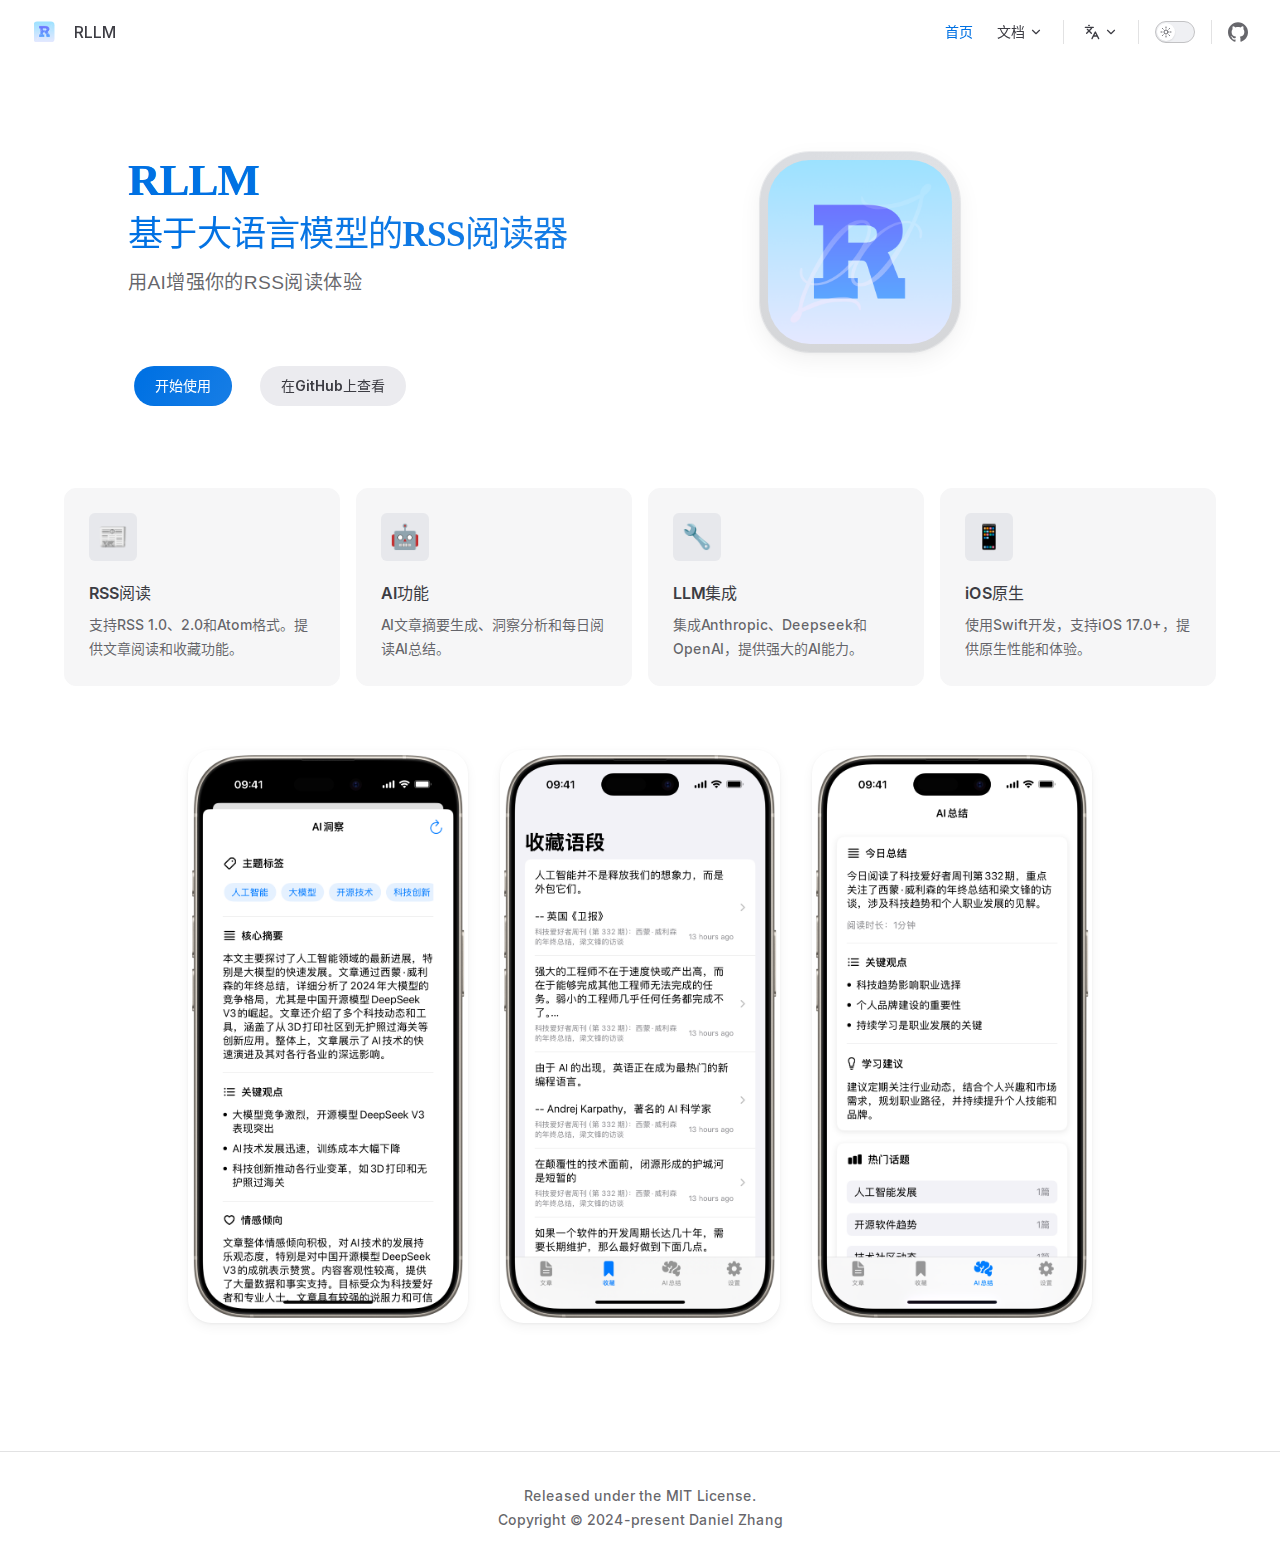
==== commit a8e8180a: "update" ====
--- a/zh/index.html
+++ b/zh/index.html
@@ -6,21 +6,21 @@
     <title>RLLM</title>
     <meta name="description" content="A LLM-Powered RSS Reader">
     <meta name="generator" content="VitePress v1.5.0">
-    <link rel="preload stylesheet" href="/assets/style.CeRYndDk.css" as="style">
+    <link rel="preload stylesheet" href="/assets/style.By63_Lpz.css" as="style">
     <link rel="preload stylesheet" href="/vp-icons.css" as="style">
     
-    <script type="module" src="/assets/app.BVf4Cn9A.js"></script>
+    <script type="module" src="/assets/app.PTLyAn1L.js"></script>
     <link rel="preload" href="/assets/inter-roman-latin.Di8DUHzh.woff2" as="font" type="font/woff2" crossorigin="">
-    <link rel="modulepreload" href="/assets/chunks/theme.BiLaxUIJ.js">
+    <link rel="modulepreload" href="/assets/chunks/theme.DXMwKAdC.js">
     <link rel="modulepreload" href="/assets/chunks/framework.P9qPzDnn.js">
     <link rel="modulepreload" href="/assets/chunks/screenshot3.DSwbtHrI.js">
-    <link rel="modulepreload" href="/assets/zh_index.md.HV9Y0LuN.lean.js">
+    <link rel="modulepreload" href="/assets/zh_index.md.CCogU8Wa.lean.js">
     <script id="check-dark-mode">(()=>{const e=localStorage.getItem("vitepress-theme-appearance")||"auto",a=window.matchMedia("(prefers-color-scheme: dark)").matches;(!e||e==="auto"?a:e==="dark")&&document.documentElement.classList.add("dark")})();</script>
     <script id="check-mac-os">document.documentElement.classList.toggle("mac",/Mac|iPhone|iPod|iPad/i.test(navigator.platform));</script>
   </head>
   <body>
-    <div id="app"><div class="Layout" data-v-d8b57b2d><!--[--><!--]--><!--[--><span tabindex="-1" data-v-c8291ffa></span><a href="#VPContent" class="VPSkipLink visually-hidden" data-v-c8291ffa> Skip to content </a><!--]--><!----><header class="VPNav" data-v-d8b57b2d data-v-7ad780c2><div class="VPNavBar" data-v-7ad780c2 data-v-9fd4d1dd><div class="wrapper" data-v-9fd4d1dd><div class="container" data-v-9fd4d1dd><div class="title" data-v-9fd4d1dd><div class="VPNavBarTitle" data-v-9fd4d1dd data-v-9f43907a><a class="title" href="/zh/" data-v-9f43907a><!--[--><!--]--><!--[--><!--[--><!--[--><img class="VPImage dark logo" src="/images/icon_dark.png" alt data-v-ab19afbb><!--]--><!--[--><img class="VPImage light logo" src="/images/icon.png" alt data-v-ab19afbb><!--]--><!--]--><!--]--><span data-v-9f43907a>RLLM</span><!--[--><!--]--></a></div></div><div class="content" data-v-9fd4d1dd><div class="content-body" data-v-9fd4d1dd><!--[--><!--]--><div class="VPNavBarSearch search" data-v-9fd4d1dd><!----></div><nav aria-labelledby="main-nav-aria-label" class="VPNavBarMenu menu" data-v-9fd4d1dd data-v-afb2845e><span id="main-nav-aria-label" class="visually-hidden" data-v-afb2845e> Main Navigation </span><!--[--><!--[--><a class="VPLink link VPNavBarMenuLink active" href="/zh/" tabindex="0" data-v-afb2845e data-v-815115f5><!--[--><span data-v-815115f5>首页</span><!--]--></a><!--]--><!--[--><div class="VPFlyout VPNavBarMenuGroup" data-v-afb2845e data-v-bfe7971f><button type="button" class="button" aria-haspopup="true" aria-expanded="false" data-v-bfe7971f><span class="text" data-v-bfe7971f><!----><span data-v-bfe7971f>文档</span><span class="vpi-chevron-down text-icon" data-v-bfe7971f></span></span></button><div class="menu" data-v-bfe7971f><div class="VPMenu" data-v-bfe7971f data-v-20ed86d6><div class="items" data-v-20ed86d6><!--[--><!--[--><div class="VPMenuLink" data-v-20ed86d6 data-v-7eeeb2dc><a class="VPLink link" href="/zh/guide/installation.html" data-v-7eeeb2dc><!--[--><span data-v-7eeeb2dc>安装</span><!--]--></a></div><!--]--><!--[--><div class="VPMenuLink" data-v-20ed86d6 data-v-7eeeb2dc><a class="VPLink link" href="/zh/guide/development.html" data-v-7eeeb2dc><!--[--><span data-v-7eeeb2dc>开发</span><!--]--></a></div><!--]--><!--[--><div class="VPMenuLink" data-v-20ed86d6 data-v-7eeeb2dc><a class="VPLink link" href="/zh/guide/contributing.html" data-v-7eeeb2dc><!--[--><span data-v-7eeeb2dc>贡献</span><!--]--></a></div><!--]--><!--[--><div class="VPMenuLink" data-v-20ed86d6 data-v-7eeeb2dc><a class="VPLink link" href="/zh/guide/faq.html" data-v-7eeeb2dc><!--[--><span data-v-7eeeb2dc>常见问题</span><!--]--></a></div><!--]--><!--]--></div><!--[--><!--]--></div></div></div><!--]--><!--]--></nav><div class="VPFlyout VPNavBarTranslations translations" data-v-9fd4d1dd data-v-acee064b data-v-bfe7971f><button type="button" class="button" aria-haspopup="true" aria-expanded="false" aria-label="Change language" data-v-bfe7971f><span class="text" data-v-bfe7971f><span class="vpi-languages option-icon" data-v-bfe7971f></span><!----><span class="vpi-chevron-down text-icon" data-v-bfe7971f></span></span></button><div class="menu" data-v-bfe7971f><div class="VPMenu" data-v-bfe7971f data-v-20ed86d6><!----><!--[--><!--[--><div class="items" data-v-acee064b><p class="title" data-v-acee064b>简体中文</p><!--[--><div class="VPMenuLink" data-v-acee064b data-v-7eeeb2dc><a class="VPLink link" href="/" data-v-7eeeb2dc><!--[--><span data-v-7eeeb2dc>English</span><!--]--></a></div><!--]--></div><!--]--><!--]--></div></div></div><div class="VPNavBarAppearance appearance" data-v-9fd4d1dd data-v-3f90c1a5><button class="VPSwitch VPSwitchAppearance" type="button" role="switch" title aria-checked="false" data-v-3f90c1a5 data-v-be9742d9 data-v-b4ccac88><span class="check" data-v-b4ccac88><span class="icon" data-v-b4ccac88><!--[--><span class="vpi-sun sun" data-v-be9742d9></span><span class="vpi-moon moon" data-v-be9742d9></span><!--]--></span></span></button></div><div class="VPSocialLinks VPNavBarSocialLinks social-links" data-v-9fd4d1dd data-v-ef6192dc data-v-e71e869c><!--[--><a class="VPSocialLink no-icon" href="https://github.com/DanielZhangyc/RLLM" aria-label="github" target="_blank" rel="noopener" data-v-e71e869c data-v-60a9a2d3><span class="vpi-social-github"></span></a><!--]--></div><div class="VPFlyout VPNavBarExtra extra" data-v-9fd4d1dd data-v-f953d92f data-v-bfe7971f><button type="button" class="button" aria-haspopup="true" aria-expanded="false" aria-label="extra navigation" data-v-bfe7971f><span class="vpi-more-horizontal icon" data-v-bfe7971f></span></button><div class="menu" data-v-bfe7971f><div class="VPMenu" data-v-bfe7971f data-v-20ed86d6><!----><!--[--><!--[--><div class="group translations" data-v-f953d92f><p class="trans-title" data-v-f953d92f>简体中文</p><!--[--><div class="VPMenuLink" data-v-f953d92f data-v-7eeeb2dc><a class="VPLink link" href="/" data-v-7eeeb2dc><!--[--><span data-v-7eeeb2dc>English</span><!--]--></a></div><!--]--></div><div class="group" data-v-f953d92f><div class="item appearance" data-v-f953d92f><p class="label" data-v-f953d92f>Appearance</p><div class="appearance-action" data-v-f953d92f><button class="VPSwitch VPSwitchAppearance" type="button" role="switch" title aria-checked="false" data-v-f953d92f data-v-be9742d9 data-v-b4ccac88><span class="check" data-v-b4ccac88><span class="icon" data-v-b4ccac88><!--[--><span class="vpi-sun sun" data-v-be9742d9></span><span class="vpi-moon moon" data-v-be9742d9></span><!--]--></span></span></button></div></div></div><div class="group" data-v-f953d92f><div class="item social-links" data-v-f953d92f><div class="VPSocialLinks social-links-list" data-v-f953d92f data-v-e71e869c><!--[--><a class="VPSocialLink no-icon" href="https://github.com/DanielZhangyc/RLLM" aria-label="github" target="_blank" rel="noopener" data-v-e71e869c data-v-60a9a2d3><span class="vpi-social-github"></span></a><!--]--></div></div></div><!--]--><!--]--></div></div></div><!--[--><!--]--><button type="button" class="VPNavBarHamburger hamburger" aria-label="mobile navigation" aria-expanded="false" aria-controls="VPNavScreen" data-v-9fd4d1dd data-v-6bee1efd><span class="container" data-v-6bee1efd><span class="top" data-v-6bee1efd></span><span class="middle" data-v-6bee1efd></span><span class="bottom" data-v-6bee1efd></span></span></button></div></div></div></div><div class="divider" data-v-9fd4d1dd><div class="divider-line" data-v-9fd4d1dd></div></div></div><!----></header><!----><!----><div class="VPContent is-home" id="VPContent" data-v-d8b57b2d data-v-9a6c75ad><div class="VPHome" data-v-9a6c75ad data-v-07b1ad08><!--[--><!--]--><div class="VPHero has-image VPHomeHero" data-v-07b1ad08 data-v-b10c5094><div class="container" data-v-b10c5094><div class="main" data-v-b10c5094><!--[--><!--]--><!--[--><h1 class="name" data-v-b10c5094><span class="clip" data-v-b10c5094>RLLM</span></h1><p class="text" data-v-b10c5094>基于大语言模型的RSS阅读器</p><p class="tagline" data-v-b10c5094>用AI增强你的RSS阅读体验</p><!--]--><!--[--><!--]--><div class="actions" data-v-b10c5094><!--[--><div class="action" data-v-b10c5094><a class="VPButton medium brand" href="/zh/guide/installation.html" data-v-b10c5094 data-v-93dc4167>开始使用</a></div><div class="action" data-v-b10c5094><a class="VPButton medium alt" href="https://github.com/DanielZhangyc/RLLM" target="_blank" rel="noreferrer" data-v-b10c5094 data-v-93dc4167>在GitHub上查看</a></div><!--]--></div><!--[--><!--]--></div><div class="image" data-v-b10c5094><div class="image-container" data-v-b10c5094><div class="image-bg" data-v-b10c5094></div><!--[--><!--[--><img class="VPImage image-src" src="/images/icon.png" alt="RLLM" data-v-ab19afbb><!--]--><!--]--></div></div></div></div><!--[--><!--]--><!--[--><!--]--><div class="VPFeatures VPHomeFeatures" data-v-07b1ad08 data-v-b1eea84a><div class="container" data-v-b1eea84a><div class="items" data-v-b1eea84a><!--[--><div class="grid-4 item" data-v-b1eea84a><div class="VPLink no-icon VPFeature" data-v-b1eea84a data-v-bd37d1a2><!--[--><article class="box" data-v-bd37d1a2><div class="icon" data-v-bd37d1a2>📰</div><h2 class="title" data-v-bd37d1a2>RSS阅读</h2><p class="details" data-v-bd37d1a2>支持RSS 1.0、2.0和Atom格式。提供文章阅读和收藏功能。</p><!----></article><!--]--></div></div><div class="grid-4 item" data-v-b1eea84a><div class="VPLink no-icon VPFeature" data-v-b1eea84a data-v-bd37d1a2><!--[--><article class="box" data-v-bd37d1a2><div class="icon" data-v-bd37d1a2>🤖</div><h2 class="title" data-v-bd37d1a2>AI功能</h2><p class="details" data-v-bd37d1a2>AI文章摘要生成、洞察分析和每日阅读AI总结。</p><!----></article><!--]--></div></div><div class="grid-4 item" data-v-b1eea84a><div class="VPLink no-icon VPFeature" data-v-b1eea84a data-v-bd37d1a2><!--[--><article class="box" data-v-bd37d1a2><div class="icon" data-v-bd37d1a2>🔌</div><h2 class="title" data-v-bd37d1a2>LLM集成</h2><p class="details" data-v-bd37d1a2>集成Anthropic、Deepseek和OpenAI，提供强大的AI能力。</p><!----></article><!--]--></div></div><div class="grid-4 item" data-v-b1eea84a><div class="VPLink no-icon VPFeature" data-v-b1eea84a data-v-bd37d1a2><!--[--><article class="box" data-v-bd37d1a2><div class="icon" data-v-bd37d1a2>📱</div><h2 class="title" data-v-bd37d1a2>iOS原生</h2><p class="details" data-v-bd37d1a2>使用Swift开发，支持iOS 17.0+，提供原生性能和体验。</p><!----></article><!--]--></div></div><!--]--></div></div></div><!--[--><!--]--><div class="vp-doc container" style="" data-v-07b1ad08 data-v-c141a4bd><!--[--><div style="position:relative;" data-v-07b1ad08><div><div class="screenshots"><img src="/images/screenshot1.png" alt="AI洞察"><img src="/images/screenshot2.png" alt="收藏管理"><img src="/images/screenshot3.png" alt="每日总结"></div></div></div><!--]--></div></div></div><footer class="VPFooter" data-v-d8b57b2d data-v-566314d4><div class="container" data-v-566314d4><p class="message" data-v-566314d4>Released under the MIT License.</p><p class="copyright" data-v-566314d4>Copyright © 2024-present Daniel Zhang</p></div></footer><!--[--><!--]--></div></div>
-    <script>window.__VP_HASH_MAP__=JSON.parse("{\"guide_contributing.md\":\"BEStAheT\",\"guide_development.md\":\"CBvY2f9T\",\"guide_faq.md\":\"CPRUOdHU\",\"guide_installation.md\":\"BeMOd6na\",\"index.md\":\"C6zZKuTl\",\"zh_guide_contributing.md\":\"kDb6ntRq\",\"zh_guide_development.md\":\"BErxWu7p\",\"zh_guide_faq.md\":\"Bleex4-o\",\"zh_guide_installation.md\":\"Dw1jYGjD\",\"zh_index.md\":\"HV9Y0LuN\"}");window.__VP_SITE_DATA__=JSON.parse("{\"lang\":\"en-US\",\"dir\":\"ltr\",\"title\":\"RLLM\",\"description\":\"A LLM-Powered RSS Reader\",\"base\":\"/\",\"head\":[],\"router\":{\"prefetchLinks\":true},\"appearance\":true,\"themeConfig\":{\"logo\":{\"light\":\"/images/icon.png\",\"dark\":\"/images/icon_dark.png\"},\"socialLinks\":[{\"icon\":\"github\",\"link\":\"https://github.com/DanielZhangyc/RLLM\"}],\"footer\":{\"message\":\"Released under the MIT License.\",\"copyright\":\"Copyright © 2024-present Daniel Zhang\"}},\"locales\":{\"root\":{\"label\":\"English\",\"lang\":\"en\",\"themeConfig\":{\"nav\":[{\"text\":\"Home\",\"link\":\"/\"},{\"text\":\"Documentation\",\"items\":[{\"text\":\"Installation\",\"link\":\"/guide/installation\"},{\"text\":\"Development\",\"link\":\"/guide/development\"},{\"text\":\"Contributing\",\"link\":\"/guide/contributing\"},{\"text\":\"FAQ\",\"link\":\"/guide/faq\"}]}],\"sidebar\":{\"/guide/\":[{\"text\":\"Guide\",\"items\":[{\"text\":\"Installation\",\"link\":\"/guide/installation\"},{\"text\":\"Development\",\"link\":\"/guide/development\"},{\"text\":\"Contributing\",\"link\":\"/guide/contributing\"},{\"text\":\"FAQ\",\"link\":\"/guide/faq\"}]}]}}},\"zh\":{\"label\":\"简体中文\",\"lang\":\"zh-CN\",\"link\":\"/zh/\",\"themeConfig\":{\"nav\":[{\"text\":\"首页\",\"link\":\"/zh/\"},{\"text\":\"文档\",\"items\":[{\"text\":\"安装\",\"link\":\"/zh/guide/installation\"},{\"text\":\"开发\",\"link\":\"/zh/guide/development\"},{\"text\":\"贡献\",\"link\":\"/zh/guide/contributing\"},{\"text\":\"常见问题\",\"link\":\"/zh/guide/faq\"}]}],\"sidebar\":{\"/zh/guide/\":[{\"text\":\"指南\",\"items\":[{\"text\":\"安装\",\"link\":\"/zh/guide/installation\"},{\"text\":\"开发\",\"link\":\"/zh/guide/development\"},{\"text\":\"贡献\",\"link\":\"/zh/guide/contributing\"},{\"text\":\"常见问题\",\"link\":\"/zh/guide/faq\"}]}]}}}},\"scrollOffset\":134,\"cleanUrls\":false}");</script>
+    <div id="app"><div class="Layout" data-v-d8b57b2d><!--[--><!--]--><!--[--><span tabindex="-1" data-v-c8291ffa></span><a href="#VPContent" class="VPSkipLink visually-hidden" data-v-c8291ffa> Skip to content </a><!--]--><!----><header class="VPNav" data-v-d8b57b2d data-v-7ad780c2><div class="VPNavBar" data-v-7ad780c2 data-v-9fd4d1dd><div class="wrapper" data-v-9fd4d1dd><div class="container" data-v-9fd4d1dd><div class="title" data-v-9fd4d1dd><div class="VPNavBarTitle" data-v-9fd4d1dd data-v-9f43907a><a class="title" href="/zh/" data-v-9f43907a><!--[--><!--]--><!--[--><!--[--><!--[--><img class="VPImage dark logo" src="/images/icon_dark.png" alt data-v-ab19afbb><!--]--><!--[--><img class="VPImage light logo" src="/images/icon.png" alt data-v-ab19afbb><!--]--><!--]--><!--]--><span data-v-9f43907a>RLLM</span><!--[--><!--]--></a></div></div><div class="content" data-v-9fd4d1dd><div class="content-body" data-v-9fd4d1dd><!--[--><!--]--><div class="VPNavBarSearch search" data-v-9fd4d1dd><!----></div><nav aria-labelledby="main-nav-aria-label" class="VPNavBarMenu menu" data-v-9fd4d1dd data-v-afb2845e><span id="main-nav-aria-label" class="visually-hidden" data-v-afb2845e> Main Navigation </span><!--[--><!--[--><a class="VPLink link VPNavBarMenuLink active" href="/zh/" tabindex="0" data-v-afb2845e data-v-815115f5><!--[--><span data-v-815115f5>首页</span><!--]--></a><!--]--><!--[--><div class="VPFlyout VPNavBarMenuGroup" data-v-afb2845e data-v-bfe7971f><button type="button" class="button" aria-haspopup="true" aria-expanded="false" data-v-bfe7971f><span class="text" data-v-bfe7971f><!----><span data-v-bfe7971f>文档</span><span class="vpi-chevron-down text-icon" data-v-bfe7971f></span></span></button><div class="menu" data-v-bfe7971f><div class="VPMenu" data-v-bfe7971f data-v-20ed86d6><div class="items" data-v-20ed86d6><!--[--><!--[--><div class="VPMenuLink" data-v-20ed86d6 data-v-7eeeb2dc><a class="VPLink link" href="/zh/guide/installation.html" data-v-7eeeb2dc><!--[--><span data-v-7eeeb2dc>安装</span><!--]--></a></div><!--]--><!--[--><div class="VPMenuLink" data-v-20ed86d6 data-v-7eeeb2dc><a class="VPLink link" href="/zh/guide/development.html" data-v-7eeeb2dc><!--[--><span data-v-7eeeb2dc>开发</span><!--]--></a></div><!--]--><!--[--><div class="VPMenuLink" data-v-20ed86d6 data-v-7eeeb2dc><a class="VPLink link" href="/zh/guide/contributing.html" data-v-7eeeb2dc><!--[--><span data-v-7eeeb2dc>贡献</span><!--]--></a></div><!--]--><!--[--><div class="VPMenuLink" data-v-20ed86d6 data-v-7eeeb2dc><a class="VPLink link" href="/zh/guide/faq.html" data-v-7eeeb2dc><!--[--><span data-v-7eeeb2dc>常见问题</span><!--]--></a></div><!--]--><!--]--></div><!--[--><!--]--></div></div></div><!--]--><!--]--></nav><div class="VPFlyout VPNavBarTranslations translations" data-v-9fd4d1dd data-v-acee064b data-v-bfe7971f><button type="button" class="button" aria-haspopup="true" aria-expanded="false" aria-label="Change language" data-v-bfe7971f><span class="text" data-v-bfe7971f><span class="vpi-languages option-icon" data-v-bfe7971f></span><!----><span class="vpi-chevron-down text-icon" data-v-bfe7971f></span></span></button><div class="menu" data-v-bfe7971f><div class="VPMenu" data-v-bfe7971f data-v-20ed86d6><!----><!--[--><!--[--><div class="items" data-v-acee064b><p class="title" data-v-acee064b>简体中文</p><!--[--><div class="VPMenuLink" data-v-acee064b data-v-7eeeb2dc><a class="VPLink link" href="/" data-v-7eeeb2dc><!--[--><span data-v-7eeeb2dc>English</span><!--]--></a></div><!--]--></div><!--]--><!--]--></div></div></div><div class="VPNavBarAppearance appearance" data-v-9fd4d1dd data-v-3f90c1a5><button class="VPSwitch VPSwitchAppearance" type="button" role="switch" title aria-checked="false" data-v-3f90c1a5 data-v-be9742d9 data-v-b4ccac88><span class="check" data-v-b4ccac88><span class="icon" data-v-b4ccac88><!--[--><span class="vpi-sun sun" data-v-be9742d9></span><span class="vpi-moon moon" data-v-be9742d9></span><!--]--></span></span></button></div><div class="VPSocialLinks VPNavBarSocialLinks social-links" data-v-9fd4d1dd data-v-ef6192dc data-v-e71e869c><!--[--><a class="VPSocialLink no-icon" href="https://github.com/DanielZhangyc/RLLM" aria-label="github" target="_blank" rel="noopener" data-v-e71e869c data-v-60a9a2d3><span class="vpi-social-github"></span></a><!--]--></div><div class="VPFlyout VPNavBarExtra extra" data-v-9fd4d1dd data-v-f953d92f data-v-bfe7971f><button type="button" class="button" aria-haspopup="true" aria-expanded="false" aria-label="extra navigation" data-v-bfe7971f><span class="vpi-more-horizontal icon" data-v-bfe7971f></span></button><div class="menu" data-v-bfe7971f><div class="VPMenu" data-v-bfe7971f data-v-20ed86d6><!----><!--[--><!--[--><div class="group translations" data-v-f953d92f><p class="trans-title" data-v-f953d92f>简体中文</p><!--[--><div class="VPMenuLink" data-v-f953d92f data-v-7eeeb2dc><a class="VPLink link" href="/" data-v-7eeeb2dc><!--[--><span data-v-7eeeb2dc>English</span><!--]--></a></div><!--]--></div><div class="group" data-v-f953d92f><div class="item appearance" data-v-f953d92f><p class="label" data-v-f953d92f>Appearance</p><div class="appearance-action" data-v-f953d92f><button class="VPSwitch VPSwitchAppearance" type="button" role="switch" title aria-checked="false" data-v-f953d92f data-v-be9742d9 data-v-b4ccac88><span class="check" data-v-b4ccac88><span class="icon" data-v-b4ccac88><!--[--><span class="vpi-sun sun" data-v-be9742d9></span><span class="vpi-moon moon" data-v-be9742d9></span><!--]--></span></span></button></div></div></div><div class="group" data-v-f953d92f><div class="item social-links" data-v-f953d92f><div class="VPSocialLinks social-links-list" data-v-f953d92f data-v-e71e869c><!--[--><a class="VPSocialLink no-icon" href="https://github.com/DanielZhangyc/RLLM" aria-label="github" target="_blank" rel="noopener" data-v-e71e869c data-v-60a9a2d3><span class="vpi-social-github"></span></a><!--]--></div></div></div><!--]--><!--]--></div></div></div><!--[--><!--]--><button type="button" class="VPNavBarHamburger hamburger" aria-label="mobile navigation" aria-expanded="false" aria-controls="VPNavScreen" data-v-9fd4d1dd data-v-6bee1efd><span class="container" data-v-6bee1efd><span class="top" data-v-6bee1efd></span><span class="middle" data-v-6bee1efd></span><span class="bottom" data-v-6bee1efd></span></span></button></div></div></div></div><div class="divider" data-v-9fd4d1dd><div class="divider-line" data-v-9fd4d1dd></div></div></div><!----></header><!----><!----><div class="VPContent is-home" id="VPContent" data-v-d8b57b2d data-v-9a6c75ad><div class="VPHome" data-v-9a6c75ad data-v-07b1ad08><!--[--><!--]--><div class="VPHero has-image VPHomeHero" data-v-07b1ad08 data-v-b10c5094><div class="container" data-v-b10c5094><div class="main" data-v-b10c5094><!--[--><!--]--><!--[--><h1 class="name" data-v-b10c5094><span class="clip" data-v-b10c5094>RLLM</span></h1><p class="text" data-v-b10c5094>基于大语言模型的RSS阅读器</p><p class="tagline" data-v-b10c5094>用AI增强你的RSS阅读体验</p><!--]--><!--[--><!--]--><div class="actions" data-v-b10c5094><!--[--><div class="action" data-v-b10c5094><a class="VPButton medium brand" href="/zh/guide/installation.html" data-v-b10c5094 data-v-93dc4167>开始使用</a></div><div class="action" data-v-b10c5094><a class="VPButton medium alt" href="https://github.com/DanielZhangyc/RLLM" target="_blank" rel="noreferrer" data-v-b10c5094 data-v-93dc4167>在GitHub上查看</a></div><!--]--></div><!--[--><!--]--></div><div class="image" data-v-b10c5094><div class="image-container" data-v-b10c5094><div class="image-bg" data-v-b10c5094></div><!--[--><!--[--><img class="VPImage image-src" src="/images/icon.png" alt="RLLM" data-v-ab19afbb><!--]--><!--]--></div></div></div></div><!--[--><!--]--><!--[--><!--]--><div class="VPFeatures VPHomeFeatures" data-v-07b1ad08 data-v-b1eea84a><div class="container" data-v-b1eea84a><div class="items" data-v-b1eea84a><!--[--><div class="grid-4 item" data-v-b1eea84a><div class="VPLink no-icon VPFeature" data-v-b1eea84a data-v-bd37d1a2><!--[--><article class="box" data-v-bd37d1a2><div class="icon" data-v-bd37d1a2>📰</div><h2 class="title" data-v-bd37d1a2>RSS阅读</h2><p class="details" data-v-bd37d1a2>支持RSS 1.0、2.0和Atom格式。提供文章阅读和收藏功能。</p><!----></article><!--]--></div></div><div class="grid-4 item" data-v-b1eea84a><div class="VPLink no-icon VPFeature" data-v-b1eea84a data-v-bd37d1a2><!--[--><article class="box" data-v-bd37d1a2><div class="icon" data-v-bd37d1a2>🤖</div><h2 class="title" data-v-bd37d1a2>AI功能</h2><p class="details" data-v-bd37d1a2>AI文章摘要生成、洞察分析和每日阅读AI总结。</p><!----></article><!--]--></div></div><div class="grid-4 item" data-v-b1eea84a><div class="VPLink no-icon VPFeature" data-v-b1eea84a data-v-bd37d1a2><!--[--><article class="box" data-v-bd37d1a2><div class="icon" data-v-bd37d1a2>🔧</div><h2 class="title" data-v-bd37d1a2>LLM集成</h2><p class="details" data-v-bd37d1a2>集成Anthropic、Deepseek和OpenAI，提供强大的AI能力。</p><!----></article><!--]--></div></div><div class="grid-4 item" data-v-b1eea84a><div class="VPLink no-icon VPFeature" data-v-b1eea84a data-v-bd37d1a2><!--[--><article class="box" data-v-bd37d1a2><div class="icon" data-v-bd37d1a2>📱</div><h2 class="title" data-v-bd37d1a2>iOS原生</h2><p class="details" data-v-bd37d1a2>使用Swift开发，支持iOS 17.0+，提供原生性能和体验。</p><!----></article><!--]--></div></div><!--]--></div></div></div><!--[--><!--]--><div class="vp-doc container" style="" data-v-07b1ad08 data-v-c141a4bd><!--[--><div style="position:relative;" data-v-07b1ad08><div><div class="screenshots"><img src="/images/screenshot1.png" alt="AI洞察"><img src="/images/screenshot2.png" alt="收藏管理"><img src="/images/screenshot3.png" alt="每日总结"></div></div></div><!--]--></div></div></div><footer class="VPFooter" data-v-d8b57b2d data-v-566314d4><div class="container" data-v-566314d4><p class="message" data-v-566314d4>Released under the MIT License.</p><p class="copyright" data-v-566314d4>Copyright © 2024-present Daniel Zhang</p></div></footer><!--[--><!--]--></div></div>
+    <script>window.__VP_HASH_MAP__=JSON.parse("{\"guide_contributing.md\":\"BEStAheT\",\"guide_development.md\":\"CBvY2f9T\",\"guide_faq.md\":\"CPRUOdHU\",\"guide_installation.md\":\"BeMOd6na\",\"index.md\":\"rxfKMIa3\",\"zh_guide_contributing.md\":\"kDb6ntRq\",\"zh_guide_development.md\":\"BErxWu7p\",\"zh_guide_faq.md\":\"Bleex4-o\",\"zh_guide_installation.md\":\"Dw1jYGjD\",\"zh_index.md\":\"CCogU8Wa\"}");window.__VP_SITE_DATA__=JSON.parse("{\"lang\":\"en-US\",\"dir\":\"ltr\",\"title\":\"RLLM\",\"description\":\"A LLM-Powered RSS Reader\",\"base\":\"/\",\"head\":[],\"router\":{\"prefetchLinks\":true},\"appearance\":true,\"themeConfig\":{\"logo\":{\"light\":\"/images/icon.png\",\"dark\":\"/images/icon_dark.png\"},\"socialLinks\":[{\"icon\":\"github\",\"link\":\"https://github.com/DanielZhangyc/RLLM\"}],\"footer\":{\"message\":\"Released under the MIT License.\",\"copyright\":\"Copyright © 2024-present Daniel Zhang\"}},\"locales\":{\"root\":{\"label\":\"English\",\"lang\":\"en\",\"themeConfig\":{\"nav\":[{\"text\":\"Home\",\"link\":\"/\"},{\"text\":\"Documentation\",\"items\":[{\"text\":\"Installation\",\"link\":\"/guide/installation\"},{\"text\":\"Development\",\"link\":\"/guide/development\"},{\"text\":\"Contributing\",\"link\":\"/guide/contributing\"},{\"text\":\"FAQ\",\"link\":\"/guide/faq\"}]}],\"sidebar\":{\"/guide/\":[{\"text\":\"Guide\",\"items\":[{\"text\":\"Installation\",\"link\":\"/guide/installation\"},{\"text\":\"Development\",\"link\":\"/guide/development\"},{\"text\":\"Contributing\",\"link\":\"/guide/contributing\"},{\"text\":\"FAQ\",\"link\":\"/guide/faq\"}]}]}}},\"zh\":{\"label\":\"简体中文\",\"lang\":\"zh-CN\",\"link\":\"/zh/\",\"themeConfig\":{\"nav\":[{\"text\":\"首页\",\"link\":\"/zh/\"},{\"text\":\"文档\",\"items\":[{\"text\":\"安装\",\"link\":\"/zh/guide/installation\"},{\"text\":\"开发\",\"link\":\"/zh/guide/development\"},{\"text\":\"贡献\",\"link\":\"/zh/guide/contributing\"},{\"text\":\"常见问题\",\"link\":\"/zh/guide/faq\"}]}],\"sidebar\":{\"/zh/guide/\":[{\"text\":\"指南\",\"items\":[{\"text\":\"安装\",\"link\":\"/zh/guide/installation\"},{\"text\":\"开发\",\"link\":\"/zh/guide/development\"},{\"text\":\"贡献\",\"link\":\"/zh/guide/contributing\"},{\"text\":\"常见问题\",\"link\":\"/zh/guide/faq\"}]}]}}}},\"scrollOffset\":134,\"cleanUrls\":false}");</script>
     
   </body>
 </html>--- a/assets/style.By63_Lpz.css
+++ b/assets/style.By63_Lpz.css
@@ -0,0 +1 @@
+@import"https://google-fonts.mirrors.sjtug.sjtu.edu.cn/css2?family=Source+Serif+Pro:wght@400;600;700&family=Noto+Serif+SC:wght@400;600;700&family=Noto+Sans+SC:wght@400;500;700&display=swap";@font-face{font-family:Inter;font-style:normal;font-weight:100 900;font-display:swap;src:url(/assets/inter-roman-cyrillic-ext.BBPuwvHQ.woff2) format("woff2");unicode-range:U+0460-052F,U+1C80-1C88,U+20B4,U+2DE0-2DFF,U+A640-A69F,U+FE2E-FE2F}@font-face{font-family:Inter;font-style:normal;font-weight:100 900;font-display:swap;src:url(/assets/inter-roman-cyrillic.C5lxZ8CY.woff2) format("woff2");unicode-range:U+0301,U+0400-045F,U+0490-0491,U+04B0-04B1,U+2116}@font-face{font-family:Inter;font-style:normal;font-weight:100 900;font-display:swap;src:url(/assets/inter-roman-greek-ext.CqjqNYQ-.woff2) format("woff2");unicode-range:U+1F00-1FFF}@font-face{font-family:Inter;font-style:normal;font-weight:100 900;font-display:swap;src:url(/assets/inter-roman-greek.BBVDIX6e.woff2) format("woff2");unicode-range:U+0370-0377,U+037A-037F,U+0384-038A,U+038C,U+038E-03A1,U+03A3-03FF}@font-face{font-family:Inter;font-style:normal;font-weight:100 900;font-display:swap;src:url(/assets/inter-roman-vietnamese.BjW4sHH5.woff2) format("woff2");unicode-range:U+0102-0103,U+0110-0111,U+0128-0129,U+0168-0169,U+01A0-01A1,U+01AF-01B0,U+0300-0301,U+0303-0304,U+0308-0309,U+0323,U+0329,U+1EA0-1EF9,U+20AB}@font-face{font-family:Inter;font-style:normal;font-weight:100 900;font-display:swap;src:url(/assets/inter-roman-latin-ext.4ZJIpNVo.woff2) format("woff2");unicode-range:U+0100-02AF,U+0304,U+0308,U+0329,U+1E00-1E9F,U+1EF2-1EFF,U+2020,U+20A0-20AB,U+20AD-20C0,U+2113,U+2C60-2C7F,U+A720-A7FF}@font-face{font-family:Inter;font-style:normal;font-weight:100 900;font-display:swap;src:url(/assets/inter-roman-latin.Di8DUHzh.woff2) format("woff2");unicode-range:U+0000-00FF,U+0131,U+0152-0153,U+02BB-02BC,U+02C6,U+02DA,U+02DC,U+0304,U+0308,U+0329,U+2000-206F,U+2074,U+20AC,U+2122,U+2191,U+2193,U+2212,U+2215,U+FEFF,U+FFFD}@font-face{font-family:Inter;font-style:italic;font-weight:100 900;font-display:swap;src:url(/assets/inter-italic-cyrillic-ext.r48I6akx.woff2) format("woff2");unicode-range:U+0460-052F,U+1C80-1C88,U+20B4,U+2DE0-2DFF,U+A640-A69F,U+FE2E-FE2F}@font-face{font-family:Inter;font-style:italic;font-weight:100 900;font-display:swap;src:url(/assets/inter-italic-cyrillic.By2_1cv3.woff2) format("woff2");unicode-range:U+0301,U+0400-045F,U+0490-0491,U+04B0-04B1,U+2116}@font-face{font-family:Inter;font-style:italic;font-weight:100 900;font-display:swap;src:url(/assets/inter-italic-greek-ext.1u6EdAuj.woff2) format("woff2");unicode-range:U+1F00-1FFF}@font-face{font-family:Inter;font-style:italic;font-weight:100 900;font-display:swap;src:url(/assets/inter-italic-greek.DJ8dCoTZ.woff2) format("woff2");unicode-range:U+0370-0377,U+037A-037F,U+0384-038A,U+038C,U+038E-03A1,U+03A3-03FF}@font-face{font-family:Inter;font-style:italic;font-weight:100 900;font-display:swap;src:url(/assets/inter-italic-vietnamese.BSbpV94h.woff2) format("woff2");unicode-range:U+0102-0103,U+0110-0111,U+0128-0129,U+0168-0169,U+01A0-01A1,U+01AF-01B0,U+0300-0301,U+0303-0304,U+0308-0309,U+0323,U+0329,U+1EA0-1EF9,U+20AB}@font-face{font-family:Inter;font-style:italic;font-weight:100 900;font-display:swap;src:url(/assets/inter-italic-latin-ext.CN1xVJS-.woff2) format("woff2");unicode-range:U+0100-02AF,U+0304,U+0308,U+0329,U+1E00-1E9F,U+1EF2-1EFF,U+2020,U+20A0-20AB,U+20AD-20C0,U+2113,U+2C60-2C7F,U+A720-A7FF}@font-face{font-family:Inter;font-style:italic;font-weight:100 900;font-display:swap;src:url(/assets/inter-italic-latin.C2AdPX0b.woff2) format("woff2");unicode-range:U+0000-00FF,U+0131,U+0152-0153,U+02BB-02BC,U+02C6,U+02DA,U+02DC,U+0304,U+0308,U+0329,U+2000-206F,U+2074,U+20AC,U+2122,U+2191,U+2193,U+2212,U+2215,U+FEFF,U+FFFD}@font-face{font-family:Punctuation SC;font-weight:400;src:local("PingFang SC Regular"),local("Noto Sans CJK SC"),local("Microsoft YaHei");unicode-range:U+201C,U+201D,U+2018,U+2019,U+2E3A,U+2014,U+2013,U+2026,U+00B7,U+007E,U+002F}@font-face{font-family:Punctuation SC;font-weight:500;src:local("PingFang SC Medium"),local("Noto Sans CJK SC"),local("Microsoft YaHei");unicode-range:U+201C,U+201D,U+2018,U+2019,U+2E3A,U+2014,U+2013,U+2026,U+00B7,U+007E,U+002F}@font-face{font-family:Punctuation SC;font-weight:600;src:local("PingFang SC Semibold"),local("Noto Sans CJK SC Bold"),local("Microsoft YaHei Bold");unicode-range:U+201C,U+201D,U+2018,U+2019,U+2E3A,U+2014,U+2013,U+2026,U+00B7,U+007E,U+002F}@font-face{font-family:Punctuation SC;font-weight:700;src:local("PingFang SC Semibold"),local("Noto Sans CJK SC Bold"),local("Microsoft YaHei Bold");unicode-range:U+201C,U+201D,U+2018,U+2019,U+2E3A,U+2014,U+2013,U+2026,U+00B7,U+007E,U+002F}:root{--vp-c-white: #ffffff;--vp-c-black: #000000;--vp-c-neutral: var(--vp-c-black);--vp-c-neutral-inverse: var(--vp-c-white)}.dark{--vp-c-neutral: var(--vp-c-white);--vp-c-neutral-inverse: var(--vp-c-black)}:root{--vp-c-gray-1: #dddde3;--vp-c-gray-2: #e4e4e9;--vp-c-gray-3: #ebebef;--vp-c-gray-soft: rgba(142, 150, 170, .14);--vp-c-indigo-1: #3451b2;--vp-c-indigo-2: #3a5ccc;--vp-c-indigo-3: #5672cd;--vp-c-indigo-soft: rgba(100, 108, 255, .14);--vp-c-purple-1: #6f42c1;--vp-c-purple-2: #7e4cc9;--vp-c-purple-3: #8e5cd9;--vp-c-purple-soft: rgba(159, 122, 234, .14);--vp-c-green-1: #18794e;--vp-c-green-2: #299764;--vp-c-green-3: #30a46c;--vp-c-green-soft: rgba(16, 185, 129, .14);--vp-c-yellow-1: #915930;--vp-c-yellow-2: #946300;--vp-c-yellow-3: #9f6a00;--vp-c-yellow-soft: rgba(234, 179, 8, .14);--vp-c-red-1: #b8272c;--vp-c-red-2: #d5393e;--vp-c-red-3: #e0575b;--vp-c-red-soft: rgba(244, 63, 94, .14);--vp-c-sponsor: #db2777}.dark{--vp-c-gray-1: #515c67;--vp-c-gray-2: #414853;--vp-c-gray-3: #32363f;--vp-c-gray-soft: rgba(101, 117, 133, .16);--vp-c-indigo-1: #a8b1ff;--vp-c-indigo-2: #5c73e7;--vp-c-indigo-3: #3e63dd;--vp-c-indigo-soft: rgba(100, 108, 255, .16);--vp-c-purple-1: #c8abfa;--vp-c-purple-2: #a879e6;--vp-c-purple-3: #8e5cd9;--vp-c-purple-soft: rgba(159, 122, 234, .16);--vp-c-green-1: #3dd68c;--vp-c-green-2: #30a46c;--vp-c-green-3: #298459;--vp-c-green-soft: rgba(16, 185, 129, .16);--vp-c-yellow-1: #f9b44e;--vp-c-yellow-2: #da8b17;--vp-c-yellow-3: #a46a0a;--vp-c-yellow-soft: rgba(234, 179, 8, .16);--vp-c-red-1: #f66f81;--vp-c-red-2: #f14158;--vp-c-red-3: #b62a3c;--vp-c-red-soft: rgba(244, 63, 94, .16)}:root{--vp-c-bg: #ffffff;--vp-c-bg-alt: #f6f6f7;--vp-c-bg-elv: #ffffff;--vp-c-bg-soft: #f6f6f7}.dark{--vp-c-bg: #1b1b1f;--vp-c-bg-alt: #161618;--vp-c-bg-elv: #202127;--vp-c-bg-soft: #202127}:root{--vp-c-border: #c2c2c4;--vp-c-divider: #e2e2e3;--vp-c-gutter: #e2e2e3}.dark{--vp-c-border: #3c3f44;--vp-c-divider: #2e2e32;--vp-c-gutter: #000000}:root{--vp-c-text-1: rgba(60, 60, 67);--vp-c-text-2: rgba(60, 60, 67, .78);--vp-c-text-3: rgba(60, 60, 67, .56)}.dark{--vp-c-text-1: rgba(255, 255, 245, .86);--vp-c-text-2: rgba(235, 235, 245, .6);--vp-c-text-3: rgba(235, 235, 245, .38)}:root{--vp-c-default-1: var(--vp-c-gray-1);--vp-c-default-2: var(--vp-c-gray-2);--vp-c-default-3: var(--vp-c-gray-3);--vp-c-default-soft: var(--vp-c-gray-soft);--vp-c-brand-1: var(--vp-c-indigo-1);--vp-c-brand-2: var(--vp-c-indigo-2);--vp-c-brand-3: var(--vp-c-indigo-3);--vp-c-brand-soft: var(--vp-c-indigo-soft);--vp-c-brand: var(--vp-c-brand-1);--vp-c-tip-1: var(--vp-c-brand-1);--vp-c-tip-2: var(--vp-c-brand-2);--vp-c-tip-3: var(--vp-c-brand-3);--vp-c-tip-soft: var(--vp-c-brand-soft);--vp-c-note-1: var(--vp-c-brand-1);--vp-c-note-2: var(--vp-c-brand-2);--vp-c-note-3: var(--vp-c-brand-3);--vp-c-note-soft: var(--vp-c-brand-soft);--vp-c-success-1: var(--vp-c-green-1);--vp-c-success-2: var(--vp-c-green-2);--vp-c-success-3: var(--vp-c-green-3);--vp-c-success-soft: var(--vp-c-green-soft);--vp-c-important-1: var(--vp-c-purple-1);--vp-c-important-2: var(--vp-c-purple-2);--vp-c-important-3: var(--vp-c-purple-3);--vp-c-important-soft: var(--vp-c-purple-soft);--vp-c-warning-1: var(--vp-c-yellow-1);--vp-c-warning-2: var(--vp-c-yellow-2);--vp-c-warning-3: var(--vp-c-yellow-3);--vp-c-warning-soft: var(--vp-c-yellow-soft);--vp-c-danger-1: var(--vp-c-red-1);--vp-c-danger-2: var(--vp-c-red-2);--vp-c-danger-3: var(--vp-c-red-3);--vp-c-danger-soft: var(--vp-c-red-soft);--vp-c-caution-1: var(--vp-c-red-1);--vp-c-caution-2: var(--vp-c-red-2);--vp-c-caution-3: var(--vp-c-red-3);--vp-c-caution-soft: var(--vp-c-red-soft)}:root{--vp-font-family-base: "Inter", ui-sans-serif, system-ui, sans-serif, "Apple Color Emoji", "Segoe UI Emoji", "Segoe UI Symbol", "Noto Color Emoji";--vp-font-family-mono: ui-monospace, "Menlo", "Monaco", "Consolas", "Liberation Mono", "Courier New", monospace;font-optical-sizing:auto}:root:where(:lang(zh)){--vp-font-family-base: "Punctuation SC", "Inter", ui-sans-serif, system-ui, sans-serif, "Apple Color Emoji", "Segoe UI Emoji", "Segoe UI Symbol", "Noto Color Emoji"}:root{--vp-shadow-1: 0 1px 2px rgba(0, 0, 0, .04), 0 1px 2px rgba(0, 0, 0, .06);--vp-shadow-2: 0 3px 12px rgba(0, 0, 0, .07), 0 1px 4px rgba(0, 0, 0, .07);--vp-shadow-3: 0 12px 32px rgba(0, 0, 0, .1), 0 2px 6px rgba(0, 0, 0, .08);--vp-shadow-4: 0 14px 44px rgba(0, 0, 0, .12), 0 3px 9px rgba(0, 0, 0, .12);--vp-shadow-5: 0 18px 56px rgba(0, 0, 0, .16), 0 4px 12px rgba(0, 0, 0, .16)}:root{--vp-z-index-footer: 10;--vp-z-index-local-nav: 20;--vp-z-index-nav: 30;--vp-z-index-layout-top: 40;--vp-z-index-backdrop: 50;--vp-z-index-sidebar: 60}@media (min-width: 960px){:root{--vp-z-index-sidebar: 25}}:root{--vp-layout-max-width: 1440px}:root{--vp-header-anchor-symbol: "#"}:root{--vp-code-line-height: 1.7;--vp-code-font-size: .875em;--vp-code-color: var(--vp-c-brand-1);--vp-code-link-color: var(--vp-c-brand-1);--vp-code-link-hover-color: var(--vp-c-brand-2);--vp-code-bg: var(--vp-c-default-soft);--vp-code-block-color: var(--vp-c-text-2);--vp-code-block-bg: var(--vp-c-bg-alt);--vp-code-block-divider-color: var(--vp-c-gutter);--vp-code-lang-color: var(--vp-c-text-3);--vp-code-line-highlight-color: var(--vp-c-default-soft);--vp-code-line-number-color: var(--vp-c-text-3);--vp-code-line-diff-add-color: var(--vp-c-success-soft);--vp-code-line-diff-add-symbol-color: var(--vp-c-success-1);--vp-code-line-diff-remove-color: var(--vp-c-danger-soft);--vp-code-line-diff-remove-symbol-color: var(--vp-c-danger-1);--vp-code-line-warning-color: var(--vp-c-warning-soft);--vp-code-line-error-color: var(--vp-c-danger-soft);--vp-code-copy-code-border-color: var(--vp-c-divider);--vp-code-copy-code-bg: var(--vp-c-bg-soft);--vp-code-copy-code-hover-border-color: var(--vp-c-divider);--vp-code-copy-code-hover-bg: var(--vp-c-bg);--vp-code-copy-code-active-text: var(--vp-c-text-2);--vp-code-copy-copied-text-content: "Copied";--vp-code-tab-divider: var(--vp-code-block-divider-color);--vp-code-tab-text-color: var(--vp-c-text-2);--vp-code-tab-bg: var(--vp-code-block-bg);--vp-code-tab-hover-text-color: var(--vp-c-text-1);--vp-code-tab-active-text-color: var(--vp-c-text-1);--vp-code-tab-active-bar-color: var(--vp-c-brand-1)}:root{--vp-button-brand-border: transparent;--vp-button-brand-text: var(--vp-c-white);--vp-button-brand-bg: var(--vp-c-brand-3);--vp-button-brand-hover-border: transparent;--vp-button-brand-hover-text: var(--vp-c-white);--vp-button-brand-hover-bg: var(--vp-c-brand-2);--vp-button-brand-active-border: transparent;--vp-button-brand-active-text: var(--vp-c-white);--vp-button-brand-active-bg: var(--vp-c-brand-1);--vp-button-alt-border: transparent;--vp-button-alt-text: var(--vp-c-text-1);--vp-button-alt-bg: var(--vp-c-default-3);--vp-button-alt-hover-border: transparent;--vp-button-alt-hover-text: var(--vp-c-text-1);--vp-button-alt-hover-bg: var(--vp-c-default-2);--vp-button-alt-active-border: transparent;--vp-button-alt-active-text: var(--vp-c-text-1);--vp-button-alt-active-bg: var(--vp-c-default-1);--vp-button-sponsor-border: var(--vp-c-text-2);--vp-button-sponsor-text: var(--vp-c-text-2);--vp-button-sponsor-bg: transparent;--vp-button-sponsor-hover-border: var(--vp-c-sponsor);--vp-button-sponsor-hover-text: var(--vp-c-sponsor);--vp-button-sponsor-hover-bg: transparent;--vp-button-sponsor-active-border: var(--vp-c-sponsor);--vp-button-sponsor-active-text: var(--vp-c-sponsor);--vp-button-sponsor-active-bg: transparent}:root{--vp-custom-block-font-size: 14px;--vp-custom-block-code-font-size: 13px;--vp-custom-block-info-border: transparent;--vp-custom-block-info-text: var(--vp-c-text-1);--vp-custom-block-info-bg: var(--vp-c-default-soft);--vp-custom-block-info-code-bg: var(--vp-c-default-soft);--vp-custom-block-note-border: transparent;--vp-custom-block-note-text: var(--vp-c-text-1);--vp-custom-block-note-bg: var(--vp-c-default-soft);--vp-custom-block-note-code-bg: var(--vp-c-default-soft);--vp-custom-block-tip-border: transparent;--vp-custom-block-tip-text: var(--vp-c-text-1);--vp-custom-block-tip-bg: var(--vp-c-tip-soft);--vp-custom-block-tip-code-bg: var(--vp-c-tip-soft);--vp-custom-block-important-border: transparent;--vp-custom-block-important-text: var(--vp-c-text-1);--vp-custom-block-important-bg: var(--vp-c-important-soft);--vp-custom-block-important-code-bg: var(--vp-c-important-soft);--vp-custom-block-warning-border: transparent;--vp-custom-block-warning-text: var(--vp-c-text-1);--vp-custom-block-warning-bg: var(--vp-c-warning-soft);--vp-custom-block-warning-code-bg: var(--vp-c-warning-soft);--vp-custom-block-danger-border: transparent;--vp-custom-block-danger-text: var(--vp-c-text-1);--vp-custom-block-danger-bg: var(--vp-c-danger-soft);--vp-custom-block-danger-code-bg: var(--vp-c-danger-soft);--vp-custom-block-caution-border: transparent;--vp-custom-block-caution-text: var(--vp-c-text-1);--vp-custom-block-caution-bg: var(--vp-c-caution-soft);--vp-custom-block-caution-code-bg: var(--vp-c-caution-soft);--vp-custom-block-details-border: var(--vp-custom-block-info-border);--vp-custom-block-details-text: var(--vp-custom-block-info-text);--vp-custom-block-details-bg: var(--vp-custom-block-info-bg);--vp-custom-block-details-code-bg: var(--vp-custom-block-info-code-bg)}:root{--vp-input-border-color: var(--vp-c-border);--vp-input-bg-color: var(--vp-c-bg-alt);--vp-input-switch-bg-color: var(--vp-c-default-soft)}:root{--vp-nav-height: 64px;--vp-nav-bg-color: var(--vp-c-bg);--vp-nav-screen-bg-color: var(--vp-c-bg);--vp-nav-logo-height: 24px}.hide-nav{--vp-nav-height: 0px}.hide-nav .VPSidebar{--vp-nav-height: 22px}:root{--vp-local-nav-bg-color: var(--vp-c-bg)}:root{--vp-sidebar-width: 272px;--vp-sidebar-bg-color: var(--vp-c-bg-alt)}:root{--vp-backdrop-bg-color: rgba(0, 0, 0, .6)}:root{--vp-home-hero-name-color: var(--vp-c-brand-1);--vp-home-hero-name-background: transparent;--vp-home-hero-image-background-image: none;--vp-home-hero-image-filter: none}:root{--vp-badge-info-border: transparent;--vp-badge-info-text: var(--vp-c-text-2);--vp-badge-info-bg: var(--vp-c-default-soft);--vp-badge-tip-border: transparent;--vp-badge-tip-text: var(--vp-c-tip-1);--vp-badge-tip-bg: var(--vp-c-tip-soft);--vp-badge-warning-border: transparent;--vp-badge-warning-text: var(--vp-c-warning-1);--vp-badge-warning-bg: var(--vp-c-warning-soft);--vp-badge-danger-border: transparent;--vp-badge-danger-text: var(--vp-c-danger-1);--vp-badge-danger-bg: var(--vp-c-danger-soft)}:root{--vp-carbon-ads-text-color: var(--vp-c-text-1);--vp-carbon-ads-poweredby-color: var(--vp-c-text-2);--vp-carbon-ads-bg-color: var(--vp-c-bg-soft);--vp-carbon-ads-hover-text-color: var(--vp-c-brand-1);--vp-carbon-ads-hover-poweredby-color: var(--vp-c-text-1)}:root{--vp-local-search-bg: var(--vp-c-bg);--vp-local-search-result-bg: var(--vp-c-bg);--vp-local-search-result-border: var(--vp-c-divider);--vp-local-search-result-selected-bg: var(--vp-c-bg);--vp-local-search-result-selected-border: var(--vp-c-brand-1);--vp-local-search-highlight-bg: var(--vp-c-brand-1);--vp-local-search-highlight-text: var(--vp-c-neutral-inverse)}@media (prefers-reduced-motion: reduce){*,:before,:after{animation-delay:-1ms!important;animation-duration:1ms!important;animation-iteration-count:1!important;background-attachment:initial!important;scroll-behavior:auto!important;transition-duration:0s!important;transition-delay:0s!important}}*,:before,:after{box-sizing:border-box}html{line-height:1.4;font-size:16px;-webkit-text-size-adjust:100%}html.dark{color-scheme:dark}body{margin:0;width:100%;min-width:320px;min-height:100vh;line-height:24px;font-family:var(--vp-font-family-base);font-size:16px;font-weight:400;color:var(--vp-c-text-1);background-color:var(--vp-c-bg);font-synthesis:style;text-rendering:optimizeLegibility;-webkit-font-smoothing:antialiased;-moz-osx-font-smoothing:grayscale}main{display:block}h1,h2,h3,h4,h5,h6{margin:0;line-height:24px;font-size:16px;font-weight:400}p{margin:0}strong,b{font-weight:600}a,area,button,[role=button],input,label,select,summary,textarea{touch-action:manipulation}a{color:inherit;text-decoration:inherit}ol,ul{list-style:none;margin:0;padding:0}blockquote{margin:0}pre,code,kbd,samp{font-family:var(--vp-font-family-mono)}img,svg,video,canvas,audio,iframe,embed,object{display:block}figure{margin:0}img,video{max-width:100%;height:auto}button,input,optgroup,select,textarea{border:0;padding:0;line-height:inherit;color:inherit}button{padding:0;font-family:inherit;background-color:transparent;background-image:none}button:enabled,[role=button]:enabled{cursor:pointer}button:focus,button:focus-visible{outline:1px dotted;outline:4px auto -webkit-focus-ring-color}button:focus:not(:focus-visible){outline:none!important}input:focus,textarea:focus,select:focus{outline:none}table{border-collapse:collapse}input{background-color:transparent}input:-ms-input-placeholder,textarea:-ms-input-placeholder{color:var(--vp-c-text-3)}input::-ms-input-placeholder,textarea::-ms-input-placeholder{color:var(--vp-c-text-3)}input::placeholder,textarea::placeholder{color:var(--vp-c-text-3)}input::-webkit-outer-spin-button,input::-webkit-inner-spin-button{-webkit-appearance:none;margin:0}input[type=number]{-moz-appearance:textfield}textarea{resize:vertical}select{-webkit-appearance:none}fieldset{margin:0;padding:0}h1,h2,h3,h4,h5,h6,li,p{overflow-wrap:break-word}vite-error-overlay{z-index:9999}mjx-container{overflow-x:auto}mjx-container>svg{display:inline-block;margin:auto}[class^=vpi-],[class*=" vpi-"],.vp-icon{width:1em;height:1em}[class^=vpi-].bg,[class*=" vpi-"].bg,.vp-icon.bg{background-size:100% 100%;background-color:transparent}[class^=vpi-]:not(.bg),[class*=" vpi-"]:not(.bg),.vp-icon:not(.bg){-webkit-mask:var(--icon) no-repeat;mask:var(--icon) no-repeat;-webkit-mask-size:100% 100%;mask-size:100% 100%;background-color:currentColor;color:inherit}.vpi-align-left{--icon: url("data:image/svg+xml,%3Csvg xmlns='http://www.w3.org/2000/svg' fill='none' stroke='currentColor' stroke-linecap='round' stroke-linejoin='round' stroke-width='2' viewBox='0 0 24 24'%3E%3Cpath d='M21 6H3M15 12H3M17 18H3'/%3E%3C/svg%3E")}.vpi-arrow-right,.vpi-arrow-down,.vpi-arrow-left,.vpi-arrow-up{--icon: url("data:image/svg+xml,%3Csvg xmlns='http://www.w3.org/2000/svg' fill='none' stroke='currentColor' stroke-linecap='round' stroke-linejoin='round' stroke-width='2' viewBox='0 0 24 24'%3E%3Cpath d='M5 12h14M12 5l7 7-7 7'/%3E%3C/svg%3E")}.vpi-chevron-right,.vpi-chevron-down,.vpi-chevron-left,.vpi-chevron-up{--icon: url("data:image/svg+xml,%3Csvg xmlns='http://www.w3.org/2000/svg' fill='none' stroke='currentColor' stroke-linecap='round' stroke-linejoin='round' stroke-width='2' viewBox='0 0 24 24'%3E%3Cpath d='m9 18 6-6-6-6'/%3E%3C/svg%3E")}.vpi-chevron-down,.vpi-arrow-down{transform:rotate(90deg)}.vpi-chevron-left,.vpi-arrow-left{transform:rotate(180deg)}.vpi-chevron-up,.vpi-arrow-up{transform:rotate(-90deg)}.vpi-square-pen{--icon: url("data:image/svg+xml,%3Csvg xmlns='http://www.w3.org/2000/svg' fill='none' stroke='currentColor' stroke-linecap='round' stroke-linejoin='round' stroke-width='2' viewBox='0 0 24 24'%3E%3Cpath d='M12 3H5a2 2 0 0 0-2 2v14a2 2 0 0 0 2 2h14a2 2 0 0 0 2-2v-7'/%3E%3Cpath d='M18.375 2.625a2.121 2.121 0 1 1 3 3L12 15l-4 1 1-4Z'/%3E%3C/svg%3E")}.vpi-plus{--icon: url("data:image/svg+xml,%3Csvg xmlns='http://www.w3.org/2000/svg' fill='none' stroke='currentColor' stroke-linecap='round' stroke-linejoin='round' stroke-width='2' viewBox='0 0 24 24'%3E%3Cpath d='M5 12h14M12 5v14'/%3E%3C/svg%3E")}.vpi-sun{--icon: url("data:image/svg+xml,%3Csvg xmlns='http://www.w3.org/2000/svg' fill='none' stroke='currentColor' stroke-linecap='round' stroke-linejoin='round' stroke-width='2' viewBox='0 0 24 24'%3E%3Ccircle cx='12' cy='12' r='4'/%3E%3Cpath d='M12 2v2M12 20v2M4.93 4.93l1.41 1.41M17.66 17.66l1.41 1.41M2 12h2M20 12h2M6.34 17.66l-1.41 1.41M19.07 4.93l-1.41 1.41'/%3E%3C/svg%3E")}.vpi-moon{--icon: url("data:image/svg+xml,%3Csvg xmlns='http://www.w3.org/2000/svg' fill='none' stroke='currentColor' stroke-linecap='round' stroke-linejoin='round' stroke-width='2' viewBox='0 0 24 24'%3E%3Cpath d='M12 3a6 6 0 0 0 9 9 9 9 0 1 1-9-9Z'/%3E%3C/svg%3E")}.vpi-more-horizontal{--icon: url("data:image/svg+xml,%3Csvg xmlns='http://www.w3.org/2000/svg' fill='none' stroke='currentColor' stroke-linecap='round' stroke-linejoin='round' stroke-width='2' viewBox='0 0 24 24'%3E%3Ccircle cx='12' cy='12' r='1'/%3E%3Ccircle cx='19' cy='12' r='1'/%3E%3Ccircle cx='5' cy='12' r='1'/%3E%3C/svg%3E")}.vpi-languages{--icon: url("data:image/svg+xml,%3Csvg xmlns='http://www.w3.org/2000/svg' fill='none' stroke='currentColor' stroke-linecap='round' stroke-linejoin='round' stroke-width='2' viewBox='0 0 24 24'%3E%3Cpath d='m5 8 6 6M4 14l6-6 2-3M2 5h12M7 2h1M22 22l-5-10-5 10M14 18h6'/%3E%3C/svg%3E")}.vpi-heart{--icon: url("data:image/svg+xml,%3Csvg xmlns='http://www.w3.org/2000/svg' fill='none' stroke='currentColor' stroke-linecap='round' stroke-linejoin='round' stroke-width='2' viewBox='0 0 24 24'%3E%3Cpath d='M19 14c1.49-1.46 3-3.21 3-5.5A5.5 5.5 0 0 0 16.5 3c-1.76 0-3 .5-4.5 2-1.5-1.5-2.74-2-4.5-2A5.5 5.5 0 0 0 2 8.5c0 2.3 1.5 4.05 3 5.5l7 7Z'/%3E%3C/svg%3E")}.vpi-search{--icon: url("data:image/svg+xml,%3Csvg xmlns='http://www.w3.org/2000/svg' fill='none' stroke='currentColor' stroke-linecap='round' stroke-linejoin='round' stroke-width='2' viewBox='0 0 24 24'%3E%3Ccircle cx='11' cy='11' r='8'/%3E%3Cpath d='m21 21-4.3-4.3'/%3E%3C/svg%3E")}.vpi-layout-list{--icon: url("data:image/svg+xml,%3Csvg xmlns='http://www.w3.org/2000/svg' fill='none' stroke='currentColor' stroke-linecap='round' stroke-linejoin='round' stroke-width='2' viewBox='0 0 24 24'%3E%3Crect width='7' height='7' x='3' y='3' rx='1'/%3E%3Crect width='7' height='7' x='3' y='14' rx='1'/%3E%3Cpath d='M14 4h7M14 9h7M14 15h7M14 20h7'/%3E%3C/svg%3E")}.vpi-delete{--icon: url("data:image/svg+xml,%3Csvg xmlns='http://www.w3.org/2000/svg' fill='none' stroke='currentColor' stroke-linecap='round' stroke-linejoin='round' stroke-width='2' viewBox='0 0 24 24'%3E%3Cpath d='M20 5H9l-7 7 7 7h11a2 2 0 0 0 2-2V7a2 2 0 0 0-2-2ZM18 9l-6 6M12 9l6 6'/%3E%3C/svg%3E")}.vpi-corner-down-left{--icon: url("data:image/svg+xml,%3Csvg xmlns='http://www.w3.org/2000/svg' fill='none' stroke='currentColor' stroke-linecap='round' stroke-linejoin='round' stroke-width='2' viewBox='0 0 24 24'%3E%3Cpath d='m9 10-5 5 5 5'/%3E%3Cpath d='M20 4v7a4 4 0 0 1-4 4H4'/%3E%3C/svg%3E")}:root{--vp-icon-copy: url("data:image/svg+xml,%3Csvg xmlns='http://www.w3.org/2000/svg' fill='none' stroke='rgba(128,128,128,1)' stroke-linecap='round' stroke-linejoin='round' stroke-width='2' viewBox='0 0 24 24'%3E%3Crect width='8' height='4' x='8' y='2' rx='1' ry='1'/%3E%3Cpath d='M16 4h2a2 2 0 0 1 2 2v14a2 2 0 0 1-2 2H6a2 2 0 0 1-2-2V6a2 2 0 0 1 2-2h2'/%3E%3C/svg%3E");--vp-icon-copied: url("data:image/svg+xml,%3Csvg xmlns='http://www.w3.org/2000/svg' fill='none' stroke='rgba(128,128,128,1)' stroke-linecap='round' stroke-linejoin='round' stroke-width='2' viewBox='0 0 24 24'%3E%3Crect width='8' height='4' x='8' y='2' rx='1' ry='1'/%3E%3Cpath d='M16 4h2a2 2 0 0 1 2 2v14a2 2 0 0 1-2 2H6a2 2 0 0 1-2-2V6a2 2 0 0 1 2-2h2'/%3E%3Cpath d='m9 14 2 2 4-4'/%3E%3C/svg%3E")}.visually-hidden{position:absolute;width:1px;height:1px;white-space:nowrap;clip:rect(0 0 0 0);clip-path:inset(50%);overflow:hidden}.custom-block{border:1px solid transparent;border-radius:8px;padding:16px 16px 8px;line-height:24px;font-size:var(--vp-custom-block-font-size);color:var(--vp-c-text-2)}.custom-block.info{border-color:var(--vp-custom-block-info-border);color:var(--vp-custom-block-info-text);background-color:var(--vp-custom-block-info-bg)}.custom-block.info a,.custom-block.info code{color:var(--vp-c-brand-1)}.custom-block.info a:hover,.custom-block.info a:hover>code{color:var(--vp-c-brand-2)}.custom-block.info code{background-color:var(--vp-custom-block-info-code-bg)}.custom-block.note{border-color:var(--vp-custom-block-note-border);color:var(--vp-custom-block-note-text);background-color:var(--vp-custom-block-note-bg)}.custom-block.note a,.custom-block.note code{color:var(--vp-c-brand-1)}.custom-block.note a:hover,.custom-block.note a:hover>code{color:var(--vp-c-brand-2)}.custom-block.note code{background-color:var(--vp-custom-block-note-code-bg)}.custom-block.tip{border-color:var(--vp-custom-block-tip-border);color:var(--vp-custom-block-tip-text);background-color:var(--vp-custom-block-tip-bg)}.custom-block.tip a,.custom-block.tip code{color:var(--vp-c-tip-1)}.custom-block.tip a:hover,.custom-block.tip a:hover>code{color:var(--vp-c-tip-2)}.custom-block.tip code{background-color:var(--vp-custom-block-tip-code-bg)}.custom-block.important{border-color:var(--vp-custom-block-important-border);color:var(--vp-custom-block-important-text);background-color:var(--vp-custom-block-important-bg)}.custom-block.important a,.custom-block.important code{color:var(--vp-c-important-1)}.custom-block.important a:hover,.custom-block.important a:hover>code{color:var(--vp-c-important-2)}.custom-block.important code{background-color:var(--vp-custom-block-important-code-bg)}.custom-block.warning{border-color:var(--vp-custom-block-warning-border);color:var(--vp-custom-block-warning-text);background-color:var(--vp-custom-block-warning-bg)}.custom-block.warning a,.custom-block.warning code{color:var(--vp-c-warning-1)}.custom-block.warning a:hover,.custom-block.warning a:hover>code{color:var(--vp-c-warning-2)}.custom-block.warning code{background-color:var(--vp-custom-block-warning-code-bg)}.custom-block.danger{border-color:var(--vp-custom-block-danger-border);color:var(--vp-custom-block-danger-text);background-color:var(--vp-custom-block-danger-bg)}.custom-block.danger a,.custom-block.danger code{color:var(--vp-c-danger-1)}.custom-block.danger a:hover,.custom-block.danger a:hover>code{color:var(--vp-c-danger-2)}.custom-block.danger code{background-color:var(--vp-custom-block-danger-code-bg)}.custom-block.caution{border-color:var(--vp-custom-block-caution-border);color:var(--vp-custom-block-caution-text);background-color:var(--vp-custom-block-caution-bg)}.custom-block.caution a,.custom-block.caution code{color:var(--vp-c-caution-1)}.custom-block.caution a:hover,.custom-block.caution a:hover>code{color:var(--vp-c-caution-2)}.custom-block.caution code{background-color:var(--vp-custom-block-caution-code-bg)}.custom-block.details{border-color:var(--vp-custom-block-details-border);color:var(--vp-custom-block-details-text);background-color:var(--vp-custom-block-details-bg)}.custom-block.details a{color:var(--vp-c-brand-1)}.custom-block.details a:hover,.custom-block.details a:hover>code{color:var(--vp-c-brand-2)}.custom-block.details code{background-color:var(--vp-custom-block-details-code-bg)}.custom-block-title{font-weight:600}.custom-block p+p{margin:8px 0}.custom-block.details summary{margin:0 0 8px;font-weight:700;cursor:pointer;-webkit-user-select:none;user-select:none}.custom-block.details summary+p{margin:8px 0}.custom-block a{color:inherit;font-weight:600;text-decoration:underline;text-underline-offset:2px;transition:opacity .25s}.custom-block a:hover{opacity:.75}.custom-block code{font-size:var(--vp-custom-block-code-font-size)}.custom-block.custom-block th,.custom-block.custom-block blockquote>p{font-size:var(--vp-custom-block-font-size);color:inherit}.dark .vp-code span{color:var(--shiki-dark, inherit)}html:not(.dark) .vp-code span{color:var(--shiki-light, inherit)}.vp-code-group{margin-top:16px}.vp-code-group .tabs{position:relative;display:flex;margin-right:-24px;margin-left:-24px;padding:0 12px;background-color:var(--vp-code-tab-bg);overflow-x:auto;overflow-y:hidden;box-shadow:inset 0 -1px var(--vp-code-tab-divider)}@media (min-width: 640px){.vp-code-group .tabs{margin-right:0;margin-left:0;border-radius:8px 8px 0 0}}.vp-code-group .tabs input{position:fixed;opacity:0;pointer-events:none}.vp-code-group .tabs label{position:relative;display:inline-block;border-bottom:1px solid transparent;padding:0 12px;line-height:48px;font-size:14px;font-weight:500;color:var(--vp-code-tab-text-color);white-space:nowrap;cursor:pointer;transition:color .25s}.vp-code-group .tabs label:after{position:absolute;right:8px;bottom:-1px;left:8px;z-index:1;height:2px;border-radius:2px;content:"";background-color:transparent;transition:background-color .25s}.vp-code-group label:hover{color:var(--vp-code-tab-hover-text-color)}.vp-code-group input:checked+label{color:var(--vp-code-tab-active-text-color)}.vp-code-group input:checked+label:after{background-color:var(--vp-code-tab-active-bar-color)}.vp-code-group div[class*=language-],.vp-block{display:none;margin-top:0!important;border-top-left-radius:0!important;border-top-right-radius:0!important}.vp-code-group div[class*=language-].active,.vp-block.active{display:block}.vp-block{padding:20px 24px}.vp-doc h1,.vp-doc h2,.vp-doc h3,.vp-doc h4,.vp-doc h5,.vp-doc h6{position:relative;font-weight:600;outline:none}.vp-doc h1{letter-spacing:-.02em;line-height:40px;font-size:28px}.vp-doc h2{margin:48px 0 16px;border-top:1px solid var(--vp-c-divider);padding-top:24px;letter-spacing:-.02em;line-height:32px;font-size:24px}.vp-doc h3{margin:32px 0 0;letter-spacing:-.01em;line-height:28px;font-size:20px}.vp-doc h4{margin:24px 0 0;letter-spacing:-.01em;line-height:24px;font-size:18px}.vp-doc .header-anchor{position:absolute;top:0;left:0;margin-left:-.87em;font-weight:500;-webkit-user-select:none;user-select:none;opacity:0;text-decoration:none;transition:color .25s,opacity .25s}.vp-doc .header-anchor:before{content:var(--vp-header-anchor-symbol)}.vp-doc h1:hover .header-anchor,.vp-doc h1 .header-anchor:focus,.vp-doc h2:hover .header-anchor,.vp-doc h2 .header-anchor:focus,.vp-doc h3:hover .header-anchor,.vp-doc h3 .header-anchor:focus,.vp-doc h4:hover .header-anchor,.vp-doc h4 .header-anchor:focus,.vp-doc h5:hover .header-anchor,.vp-doc h5 .header-anchor:focus,.vp-doc h6:hover .header-anchor,.vp-doc h6 .header-anchor:focus{opacity:1}@media (min-width: 768px){.vp-doc h1{letter-spacing:-.02em;line-height:40px;font-size:32px}}.vp-doc h2 .header-anchor{top:24px}.vp-doc p,.vp-doc summary{margin:16px 0}.vp-doc p{line-height:28px}.vp-doc blockquote{margin:16px 0;border-left:2px solid var(--vp-c-divider);padding-left:16px;transition:border-color .5s;color:var(--vp-c-text-2)}.vp-doc blockquote>p{margin:0;font-size:16px;transition:color .5s}.vp-doc a{font-weight:500;color:var(--vp-c-brand-1);text-decoration:underline;text-underline-offset:2px;transition:color .25s,opacity .25s}.vp-doc a:hover{color:var(--vp-c-brand-2)}.vp-doc strong{font-weight:600}.vp-doc ul,.vp-doc ol{padding-left:1.25rem;margin:16px 0}.vp-doc ul{list-style:disc}.vp-doc ol{list-style:decimal}.vp-doc li+li{margin-top:8px}.vp-doc li>ol,.vp-doc li>ul{margin:8px 0 0}.vp-doc table{display:block;border-collapse:collapse;margin:20px 0;overflow-x:auto}.vp-doc tr{background-color:var(--vp-c-bg);border-top:1px solid var(--vp-c-divider);transition:background-color .5s}.vp-doc tr:nth-child(2n){background-color:var(--vp-c-bg-soft)}.vp-doc th,.vp-doc td{border:1px solid var(--vp-c-divider);padding:8px 16px}.vp-doc th{text-align:left;font-size:14px;font-weight:600;color:var(--vp-c-text-2);background-color:var(--vp-c-bg-soft)}.vp-doc td{font-size:14px}.vp-doc hr{margin:16px 0;border:none;border-top:1px solid var(--vp-c-divider)}.vp-doc .custom-block{margin:16px 0}.vp-doc .custom-block p{margin:8px 0;line-height:24px}.vp-doc .custom-block p:first-child{margin:0}.vp-doc .custom-block div[class*=language-]{margin:8px 0;border-radius:8px}.vp-doc .custom-block div[class*=language-] code{font-weight:400;background-color:transparent}.vp-doc .custom-block .vp-code-group .tabs{margin:0;border-radius:8px 8px 0 0}.vp-doc :not(pre,h1,h2,h3,h4,h5,h6)>code{font-size:var(--vp-code-font-size);color:var(--vp-code-color)}.vp-doc :not(pre)>code{border-radius:4px;padding:3px 6px;background-color:var(--vp-code-bg);transition:color .25s,background-color .5s}.vp-doc a>code{color:var(--vp-code-link-color)}.vp-doc a:hover>code{color:var(--vp-code-link-hover-color)}.vp-doc h1>code,.vp-doc h2>code,.vp-doc h3>code,.vp-doc h4>code{font-size:.9em}.vp-doc div[class*=language-],.vp-block{position:relative;margin:16px -24px;background-color:var(--vp-code-block-bg);overflow-x:auto;transition:background-color .5s}@media (min-width: 640px){.vp-doc div[class*=language-],.vp-block{border-radius:8px;margin:16px 0}}@media (max-width: 639px){.vp-doc li div[class*=language-]{border-radius:8px 0 0 8px}}.vp-doc div[class*=language-]+div[class*=language-],.vp-doc div[class$=-api]+div[class*=language-],.vp-doc div[class*=language-]+div[class$=-api]>div[class*=language-]{margin-top:-8px}.vp-doc [class*=language-] pre,.vp-doc [class*=language-] code{direction:ltr;text-align:left;white-space:pre;word-spacing:normal;word-break:normal;word-wrap:normal;-moz-tab-size:4;-o-tab-size:4;tab-size:4;-webkit-hyphens:none;-moz-hyphens:none;-ms-hyphens:none;hyphens:none}.vp-doc [class*=language-] pre{position:relative;z-index:1;margin:0;padding:20px 0;background:transparent;overflow-x:auto}.vp-doc [class*=language-] code{display:block;padding:0 24px;width:fit-content;min-width:100%;line-height:var(--vp-code-line-height);font-size:var(--vp-code-font-size);color:var(--vp-code-block-color);transition:color .5s}.vp-doc [class*=language-] code .highlighted{background-color:var(--vp-code-line-highlight-color);transition:background-color .5s;margin:0 -24px;padding:0 24px;width:calc(100% + 48px);display:inline-block}.vp-doc [class*=language-] code .highlighted.error{background-color:var(--vp-code-line-error-color)}.vp-doc [class*=language-] code .highlighted.warning{background-color:var(--vp-code-line-warning-color)}.vp-doc [class*=language-] code .diff{transition:background-color .5s;margin:0 -24px;padding:0 24px;width:calc(100% + 48px);display:inline-block}.vp-doc [class*=language-] code .diff:before{position:absolute;left:10px}.vp-doc [class*=language-] .has-focused-lines .line:not(.has-focus){filter:blur(.095rem);opacity:.4;transition:filter .35s,opacity .35s}.vp-doc [class*=language-] .has-focused-lines .line:not(.has-focus){opacity:.7;transition:filter .35s,opacity .35s}.vp-doc [class*=language-]:hover .has-focused-lines .line:not(.has-focus){filter:blur(0);opacity:1}.vp-doc [class*=language-] code .diff.remove{background-color:var(--vp-code-line-diff-remove-color);opacity:.7}.vp-doc [class*=language-] code .diff.remove:before{content:"-";color:var(--vp-code-line-diff-remove-symbol-color)}.vp-doc [class*=language-] code .diff.add{background-color:var(--vp-code-line-diff-add-color)}.vp-doc [class*=language-] code .diff.add:before{content:"+";color:var(--vp-code-line-diff-add-symbol-color)}.vp-doc div[class*=language-].line-numbers-mode{padding-left:32px}.vp-doc .line-numbers-wrapper{position:absolute;top:0;bottom:0;left:0;z-index:3;border-right:1px solid var(--vp-code-block-divider-color);padding-top:20px;width:32px;text-align:center;font-family:var(--vp-font-family-mono);line-height:var(--vp-code-line-height);font-size:var(--vp-code-font-size);color:var(--vp-code-line-number-color);transition:border-color .5s,color .5s}.vp-doc [class*=language-]>button.copy{direction:ltr;position:absolute;top:12px;right:12px;z-index:3;border:1px solid var(--vp-code-copy-code-border-color);border-radius:4px;width:40px;height:40px;background-color:var(--vp-code-copy-code-bg);opacity:0;cursor:pointer;background-image:var(--vp-icon-copy);background-position:50%;background-size:20px;background-repeat:no-repeat;transition:border-color .25s,background-color .25s,opacity .25s}.vp-doc [class*=language-]:hover>button.copy,.vp-doc [class*=language-]>button.copy:focus{opacity:1}.vp-doc [class*=language-]>button.copy:hover,.vp-doc [class*=language-]>button.copy.copied{border-color:var(--vp-code-copy-code-hover-border-color);background-color:var(--vp-code-copy-code-hover-bg)}.vp-doc [class*=language-]>button.copy.copied,.vp-doc [class*=language-]>button.copy:hover.copied{border-radius:0 4px 4px 0;background-color:var(--vp-code-copy-code-hover-bg);background-image:var(--vp-icon-copied)}.vp-doc [class*=language-]>button.copy.copied:before,.vp-doc [class*=language-]>button.copy:hover.copied:before{position:relative;top:-1px;transform:translate(calc(-100% - 1px));display:flex;justify-content:center;align-items:center;border:1px solid var(--vp-code-copy-code-hover-border-color);border-right:0;border-radius:4px 0 0 4px;padding:0 10px;width:fit-content;height:40px;text-align:center;font-size:12px;font-weight:500;color:var(--vp-code-copy-code-active-text);background-color:var(--vp-code-copy-code-hover-bg);white-space:nowrap;content:var(--vp-code-copy-copied-text-content)}.vp-doc [class*=language-]>span.lang{position:absolute;top:2px;right:8px;z-index:2;font-size:12px;font-weight:500;-webkit-user-select:none;user-select:none;color:var(--vp-code-lang-color);transition:color .4s,opacity .4s}.vp-doc [class*=language-]:hover>button.copy+span.lang,.vp-doc [class*=language-]>button.copy:focus+span.lang{opacity:0}.vp-doc .VPTeamMembers{margin-top:24px}.vp-doc .VPTeamMembers.small.count-1 .container{margin:0!important;max-width:calc((100% - 24px)/2)!important}.vp-doc .VPTeamMembers.small.count-2 .container,.vp-doc .VPTeamMembers.small.count-3 .container{max-width:100%!important}.vp-doc .VPTeamMembers.medium.count-1 .container{margin:0!important;max-width:calc((100% - 24px)/2)!important}:is(.vp-external-link-icon,.vp-doc a[href*="://"],.vp-doc a[target=_blank]):not(.no-icon):after{display:inline-block;margin-top:-1px;margin-left:4px;width:11px;height:11px;background:currentColor;color:var(--vp-c-text-3);flex-shrink:0;--icon: url("data:image/svg+xml, %3Csvg xmlns='http://www.w3.org/2000/svg' viewBox='0 0 24 24' %3E%3Cpath d='M0 0h24v24H0V0z' fill='none' /%3E%3Cpath d='M9 5v2h6.59L4 18.59 5.41 20 17 8.41V15h2V5H9z' /%3E%3C/svg%3E");-webkit-mask-image:var(--icon);mask-image:var(--icon)}.vp-external-link-icon:after{content:""}.external-link-icon-enabled :is(.vp-doc a[href*="://"],.vp-doc a[target=_blank]):after{content:"";color:currentColor}.vp-sponsor{border-radius:16px;overflow:hidden}.vp-sponsor.aside{border-radius:12px}.vp-sponsor-section+.vp-sponsor-section{margin-top:4px}.vp-sponsor-tier{margin:0 0 4px!important;text-align:center;letter-spacing:1px!important;line-height:24px;width:100%;font-weight:600;color:var(--vp-c-text-2);background-color:var(--vp-c-bg-soft)}.vp-sponsor.normal .vp-sponsor-tier{padding:13px 0 11px;font-size:14px}.vp-sponsor.aside .vp-sponsor-tier{padding:9px 0 7px;font-size:12px}.vp-sponsor-grid+.vp-sponsor-tier{margin-top:4px}.vp-sponsor-grid{display:flex;flex-wrap:wrap;gap:4px}.vp-sponsor-grid.xmini .vp-sponsor-grid-link{height:64px}.vp-sponsor-grid.xmini .vp-sponsor-grid-image{max-width:64px;max-height:22px}.vp-sponsor-grid.mini .vp-sponsor-grid-link{height:72px}.vp-sponsor-grid.mini .vp-sponsor-grid-image{max-width:96px;max-height:24px}.vp-sponsor-grid.small .vp-sponsor-grid-link{height:96px}.vp-sponsor-grid.small .vp-sponsor-grid-image{max-width:96px;max-height:24px}.vp-sponsor-grid.medium .vp-sponsor-grid-link{height:112px}.vp-sponsor-grid.medium .vp-sponsor-grid-image{max-width:120px;max-height:36px}.vp-sponsor-grid.big .vp-sponsor-grid-link{height:184px}.vp-sponsor-grid.big .vp-sponsor-grid-image{max-width:192px;max-height:56px}.vp-sponsor-grid[data-vp-grid="2"] .vp-sponsor-grid-item{width:calc((100% - 4px)/2)}.vp-sponsor-grid[data-vp-grid="3"] .vp-sponsor-grid-item{width:calc((100% - 4px * 2) / 3)}.vp-sponsor-grid[data-vp-grid="4"] .vp-sponsor-grid-item{width:calc((100% - 12px)/4)}.vp-sponsor-grid[data-vp-grid="5"] .vp-sponsor-grid-item{width:calc((100% - 16px)/5)}.vp-sponsor-grid[data-vp-grid="6"] .vp-sponsor-grid-item{width:calc((100% - 4px * 5) / 6)}.vp-sponsor-grid-item{flex-shrink:0;width:100%;background-color:var(--vp-c-bg-soft);transition:background-color .25s}.vp-sponsor-grid-item:hover{background-color:var(--vp-c-default-soft)}.vp-sponsor-grid-item:hover .vp-sponsor-grid-image{filter:grayscale(0) invert(0)}.vp-sponsor-grid-item.empty:hover{background-color:var(--vp-c-bg-soft)}.dark .vp-sponsor-grid-item:hover{background-color:var(--vp-c-white)}.dark .vp-sponsor-grid-item.empty:hover{background-color:var(--vp-c-bg-soft)}.vp-sponsor-grid-link{display:flex}.vp-sponsor-grid-box{display:flex;justify-content:center;align-items:center;width:100%}.vp-sponsor-grid-image{max-width:100%;filter:grayscale(1);transition:filter .25s}.dark .vp-sponsor-grid-image{filter:grayscale(1) invert(1)}.VPBadge{display:inline-block;margin-left:2px;border:1px solid transparent;border-radius:12px;padding:0 10px;line-height:22px;font-size:12px;font-weight:500;transform:translateY(-2px)}.VPBadge.small{padding:0 6px;line-height:18px;font-size:10px;transform:translateY(-8px)}.VPDocFooter .VPBadge{display:none}.vp-doc h1>.VPBadge{margin-top:4px;vertical-align:top}.vp-doc h2>.VPBadge{margin-top:3px;padding:0 8px;vertical-align:top}.vp-doc h3>.VPBadge{vertical-align:middle}.vp-doc h4>.VPBadge,.vp-doc h5>.VPBadge,.vp-doc h6>.VPBadge{vertical-align:middle;line-height:18px}.VPBadge.info{border-color:var(--vp-badge-info-border);color:var(--vp-badge-info-text);background-color:var(--vp-badge-info-bg)}.VPBadge.tip{border-color:var(--vp-badge-tip-border);color:var(--vp-badge-tip-text);background-color:var(--vp-badge-tip-bg)}.VPBadge.warning{border-color:var(--vp-badge-warning-border);color:var(--vp-badge-warning-text);background-color:var(--vp-badge-warning-bg)}.VPBadge.danger{border-color:var(--vp-badge-danger-border);color:var(--vp-badge-danger-text);background-color:var(--vp-badge-danger-bg)}.VPBackdrop[data-v-54a304ca]{position:fixed;top:0;right:0;bottom:0;left:0;z-index:var(--vp-z-index-backdrop);background:var(--vp-backdrop-bg-color);transition:opacity .5s}.VPBackdrop.fade-enter-from[data-v-54a304ca],.VPBackdrop.fade-leave-to[data-v-54a304ca]{opacity:0}.VPBackdrop.fade-leave-active[data-v-54a304ca]{transition-duration:.25s}@media (min-width: 1280px){.VPBackdrop[data-v-54a304ca]{display:none}}.NotFound[data-v-6ff51ddd]{padding:64px 24px 96px;text-align:center}@media (min-width: 768px){.NotFound[data-v-6ff51ddd]{padding:96px 32px 168px}}.code[data-v-6ff51ddd]{line-height:64px;font-size:64px;font-weight:600}.title[data-v-6ff51ddd]{padding-top:12px;letter-spacing:2px;line-height:20px;font-size:20px;font-weight:700}.divider[data-v-6ff51ddd]{margin:24px auto 18px;width:64px;height:1px;background-color:var(--vp-c-divider)}.quote[data-v-6ff51ddd]{margin:0 auto;max-width:256px;font-size:14px;font-weight:500;color:var(--vp-c-text-2)}.action[data-v-6ff51ddd]{padding-top:20px}.link[data-v-6ff51ddd]{display:inline-block;border:1px solid var(--vp-c-brand-1);border-radius:16px;padding:3px 16px;font-size:14px;font-weight:500;color:var(--vp-c-brand-1);transition:border-color .25s,color .25s}.link[data-v-6ff51ddd]:hover{border-color:var(--vp-c-brand-2);color:var(--vp-c-brand-2)}.root[data-v-53c99d69]{position:relative;z-index:1}.nested[data-v-53c99d69]{padding-right:16px;padding-left:16px}.outline-link[data-v-53c99d69]{display:block;line-height:32px;font-size:14px;font-weight:400;color:var(--vp-c-text-2);white-space:nowrap;overflow:hidden;text-overflow:ellipsis;transition:color .5s}.outline-link[data-v-53c99d69]:hover,.outline-link.active[data-v-53c99d69]{color:var(--vp-c-text-1);transition:color .25s}.outline-link.nested[data-v-53c99d69]{padding-left:13px}.VPDocAsideOutline[data-v-f610f197]{display:none}.VPDocAsideOutline.has-outline[data-v-f610f197]{display:block}.content[data-v-f610f197]{position:relative;border-left:1px solid var(--vp-c-divider);padding-left:16px;font-size:13px;font-weight:500}.outline-marker[data-v-f610f197]{position:absolute;top:32px;left:-1px;z-index:0;opacity:0;width:2px;border-radius:2px;height:18px;background-color:var(--vp-c-brand-1);transition:top .25s cubic-bezier(0,1,.5,1),background-color .5s,opacity .25s}.outline-title[data-v-f610f197]{line-height:32px;font-size:14px;font-weight:600}.VPDocAside[data-v-cb998dce]{display:flex;flex-direction:column;flex-grow:1}.spacer[data-v-cb998dce]{flex-grow:1}.VPDocAside[data-v-cb998dce] .spacer+.VPDocAsideSponsors,.VPDocAside[data-v-cb998dce] .spacer+.VPDocAsideCarbonAds{margin-top:24px}.VPDocAside[data-v-cb998dce] .VPDocAsideSponsors+.VPDocAsideCarbonAds{margin-top:16px}.VPLastUpdated[data-v-1bb0c8a8]{line-height:24px;font-size:14px;font-weight:500;color:var(--vp-c-text-2)}@media (min-width: 640px){.VPLastUpdated[data-v-1bb0c8a8]{line-height:32px;font-size:14px;font-weight:500}}.VPDocFooter[data-v-1bcd8184]{margin-top:64px}.edit-info[data-v-1bcd8184]{padding-bottom:18px}@media (min-width: 640px){.edit-info[data-v-1bcd8184]{display:flex;justify-content:space-between;align-items:center;padding-bottom:14px}}.edit-link-button[data-v-1bcd8184]{display:flex;align-items:center;border:0;line-height:32px;font-size:14px;font-weight:500;color:var(--vp-c-brand-1);transition:color .25s}.edit-link-button[data-v-1bcd8184]:hover{color:var(--vp-c-brand-2)}.edit-link-icon[data-v-1bcd8184]{margin-right:8px}.prev-next[data-v-1bcd8184]{border-top:1px solid var(--vp-c-divider);padding-top:24px;display:grid;grid-row-gap:8px}@media (min-width: 640px){.prev-next[data-v-1bcd8184]{grid-template-columns:repeat(2,1fr);grid-column-gap:16px}}.pager-link[data-v-1bcd8184]{display:block;border:1px solid var(--vp-c-divider);border-radius:8px;padding:11px 16px 13px;width:100%;height:100%;transition:border-color .25s}.pager-link[data-v-1bcd8184]:hover{border-color:var(--vp-c-brand-1)}.pager-link.next[data-v-1bcd8184]{margin-left:auto;text-align:right}.desc[data-v-1bcd8184]{display:block;line-height:20px;font-size:12px;font-weight:500;color:var(--vp-c-text-2)}.title[data-v-1bcd8184]{display:block;line-height:20px;font-size:14px;font-weight:500;color:var(--vp-c-brand-1);transition:color .25s}.VPDoc[data-v-e6f2a212]{padding:32px 24px 96px;width:100%}@media (min-width: 768px){.VPDoc[data-v-e6f2a212]{padding:48px 32px 128px}}@media (min-width: 960px){.VPDoc[data-v-e6f2a212]{padding:48px 32px 0}.VPDoc:not(.has-sidebar) .container[data-v-e6f2a212]{display:flex;justify-content:center;max-width:992px}.VPDoc:not(.has-sidebar) .content[data-v-e6f2a212]{max-width:752px}}@media (min-width: 1280px){.VPDoc .container[data-v-e6f2a212]{display:flex;justify-content:center}.VPDoc .aside[data-v-e6f2a212]{display:block}}@media (min-width: 1440px){.VPDoc:not(.has-sidebar) .content[data-v-e6f2a212]{max-width:784px}.VPDoc:not(.has-sidebar) .container[data-v-e6f2a212]{max-width:1104px}}.container[data-v-e6f2a212]{margin:0 auto;width:100%}.aside[data-v-e6f2a212]{position:relative;display:none;order:2;flex-grow:1;padding-left:32px;width:100%;max-width:256px}.left-aside[data-v-e6f2a212]{order:1;padding-left:unset;padding-right:32px}.aside-container[data-v-e6f2a212]{position:fixed;top:0;padding-top:calc(var(--vp-nav-height) + var(--vp-layout-top-height, 0px) + var(--vp-doc-top-height, 0px) + 48px);width:224px;height:100vh;overflow-x:hidden;overflow-y:auto;scrollbar-width:none}.aside-container[data-v-e6f2a212]::-webkit-scrollbar{display:none}.aside-curtain[data-v-e6f2a212]{position:fixed;bottom:0;z-index:10;width:224px;height:32px;background:linear-gradient(transparent,var(--vp-c-bg) 70%)}.aside-content[data-v-e6f2a212]{display:flex;flex-direction:column;min-height:calc(100vh - (var(--vp-nav-height) + var(--vp-layout-top-height, 0px) + 48px));padding-bottom:32px}.content[data-v-e6f2a212]{position:relative;margin:0 auto;width:100%}@media (min-width: 960px){.content[data-v-e6f2a212]{padding:0 32px 128px}}@media (min-width: 1280px){.content[data-v-e6f2a212]{order:1;margin:0;min-width:640px}}.content-container[data-v-e6f2a212]{margin:0 auto}.VPDoc.has-aside .content-container[data-v-e6f2a212]{max-width:688px}.VPButton[data-v-93dc4167]{display:inline-block;border:1px solid transparent;text-align:center;font-weight:600;white-space:nowrap;transition:color .25s,border-color .25s,background-color .25s}.VPButton[data-v-93dc4167]:active{transition:color .1s,border-color .1s,background-color .1s}.VPButton.medium[data-v-93dc4167]{border-radius:20px;padding:0 20px;line-height:38px;font-size:14px}.VPButton.big[data-v-93dc4167]{border-radius:24px;padding:0 24px;line-height:46px;font-size:16px}.VPButton.brand[data-v-93dc4167]{border-color:var(--vp-button-brand-border);color:var(--vp-button-brand-text);background-color:var(--vp-button-brand-bg)}.VPButton.brand[data-v-93dc4167]:hover{border-color:var(--vp-button-brand-hover-border);color:var(--vp-button-brand-hover-text);background-color:var(--vp-button-brand-hover-bg)}.VPButton.brand[data-v-93dc4167]:active{border-color:var(--vp-button-brand-active-border);color:var(--vp-button-brand-active-text);background-color:var(--vp-button-brand-active-bg)}.VPButton.alt[data-v-93dc4167]{border-color:var(--vp-button-alt-border);color:var(--vp-button-alt-text);background-color:var(--vp-button-alt-bg)}.VPButton.alt[data-v-93dc4167]:hover{border-color:var(--vp-button-alt-hover-border);color:var(--vp-button-alt-hover-text);background-color:var(--vp-button-alt-hover-bg)}.VPButton.alt[data-v-93dc4167]:active{border-color:var(--vp-button-alt-active-border);color:var(--vp-button-alt-active-text);background-color:var(--vp-button-alt-active-bg)}.VPButton.sponsor[data-v-93dc4167]{border-color:var(--vp-button-sponsor-border);color:var(--vp-button-sponsor-text);background-color:var(--vp-button-sponsor-bg)}.VPButton.sponsor[data-v-93dc4167]:hover{border-color:var(--vp-button-sponsor-hover-border);color:var(--vp-button-sponsor-hover-text);background-color:var(--vp-button-sponsor-hover-bg)}.VPButton.sponsor[data-v-93dc4167]:active{border-color:var(--vp-button-sponsor-active-border);color:var(--vp-button-sponsor-active-text);background-color:var(--vp-button-sponsor-active-bg)}html:not(.dark) .VPImage.dark[data-v-ab19afbb]{display:none}.dark .VPImage.light[data-v-ab19afbb]{display:none}.VPHero[data-v-b10c5094]{margin-top:calc((var(--vp-nav-height) + var(--vp-layout-top-height, 0px)) * -1);padding:calc(var(--vp-nav-height) + var(--vp-layout-top-height, 0px) + 48px) 24px 48px}@media (min-width: 640px){.VPHero[data-v-b10c5094]{padding:calc(var(--vp-nav-height) + var(--vp-layout-top-height, 0px) + 80px) 48px 64px}}@media (min-width: 960px){.VPHero[data-v-b10c5094]{padding:calc(var(--vp-nav-height) + var(--vp-layout-top-height, 0px) + 80px) 64px 64px}}.container[data-v-b10c5094]{display:flex;flex-direction:column;margin:0 auto;max-width:1152px}@media (min-width: 960px){.container[data-v-b10c5094]{flex-direction:row}}.main[data-v-b10c5094]{position:relative;z-index:10;order:2;flex-grow:1;flex-shrink:0}.VPHero.has-image .container[data-v-b10c5094]{text-align:center}@media (min-width: 960px){.VPHero.has-image .container[data-v-b10c5094]{text-align:left}}@media (min-width: 960px){.main[data-v-b10c5094]{order:1;width:calc((100% / 3) * 2)}.VPHero.has-image .main[data-v-b10c5094]{max-width:592px}}.name[data-v-b10c5094],.text[data-v-b10c5094]{max-width:392px;letter-spacing:-.4px;line-height:40px;font-size:32px;font-weight:700;white-space:pre-wrap}.VPHero.has-image .name[data-v-b10c5094],.VPHero.has-image .text[data-v-b10c5094]{margin:0 auto}.name[data-v-b10c5094]{color:var(--vp-home-hero-name-color)}.clip[data-v-b10c5094]{background:var(--vp-home-hero-name-background);-webkit-background-clip:text;background-clip:text;-webkit-text-fill-color:var(--vp-home-hero-name-color)}@media (min-width: 640px){.name[data-v-b10c5094],.text[data-v-b10c5094]{max-width:576px;line-height:56px;font-size:48px}}@media (min-width: 960px){.name[data-v-b10c5094],.text[data-v-b10c5094]{line-height:64px;font-size:56px}.VPHero.has-image .name[data-v-b10c5094],.VPHero.has-image .text[data-v-b10c5094]{margin:0}}.tagline[data-v-b10c5094]{padding-top:8px;max-width:392px;line-height:28px;font-size:18px;font-weight:500;white-space:pre-wrap;color:var(--vp-c-text-2)}.VPHero.has-image .tagline[data-v-b10c5094]{margin:0 auto}@media (min-width: 640px){.tagline[data-v-b10c5094]{padding-top:12px;max-width:576px;line-height:32px;font-size:20px}}@media (min-width: 960px){.tagline[data-v-b10c5094]{line-height:36px;font-size:24px}.VPHero.has-image .tagline[data-v-b10c5094]{margin:0}}.actions[data-v-b10c5094]{display:flex;flex-wrap:wrap;margin:-6px;padding-top:24px}.VPHero.has-image .actions[data-v-b10c5094]{justify-content:center}@media (min-width: 640px){.actions[data-v-b10c5094]{padding-top:32px}}@media (min-width: 960px){.VPHero.has-image .actions[data-v-b10c5094]{justify-content:flex-start}}.action[data-v-b10c5094]{flex-shrink:0;padding:6px}.image[data-v-b10c5094]{order:1;margin:-76px -24px -48px}@media (min-width: 640px){.image[data-v-b10c5094]{margin:-108px -24px -48px}}@media (min-width: 960px){.image[data-v-b10c5094]{flex-grow:1;order:2;margin:0;min-height:100%}}.image-container[data-v-b10c5094]{position:relative;margin:0 auto;width:320px;height:320px}@media (min-width: 640px){.image-container[data-v-b10c5094]{width:392px;height:392px}}@media (min-width: 960px){.image-container[data-v-b10c5094]{display:flex;justify-content:center;align-items:center;width:100%;height:100%;transform:translate(-32px,-32px)}}.image-bg[data-v-b10c5094]{position:absolute;top:50%;left:50%;border-radius:50%;width:192px;height:192px;background-image:var(--vp-home-hero-image-background-image);filter:var(--vp-home-hero-image-filter);transform:translate(-50%,-50%)}@media (min-width: 640px){.image-bg[data-v-b10c5094]{width:256px;height:256px}}@media (min-width: 960px){.image-bg[data-v-b10c5094]{width:320px;height:320px}}[data-v-b10c5094] .image-src{position:absolute;top:50%;left:50%;max-width:192px;max-height:192px;transform:translate(-50%,-50%)}@media (min-width: 640px){[data-v-b10c5094] .image-src{max-width:256px;max-height:256px}}@media (min-width: 960px){[data-v-b10c5094] .image-src{max-width:320px;max-height:320px}}.VPFeature[data-v-bd37d1a2]{display:block;border:1px solid var(--vp-c-bg-soft);border-radius:12px;height:100%;background-color:var(--vp-c-bg-soft);transition:border-color .25s,background-color .25s}.VPFeature.link[data-v-bd37d1a2]:hover{border-color:var(--vp-c-brand-1)}.box[data-v-bd37d1a2]{display:flex;flex-direction:column;padding:24px;height:100%}.box[data-v-bd37d1a2]>.VPImage{margin-bottom:20px}.icon[data-v-bd37d1a2]{display:flex;justify-content:center;align-items:center;margin-bottom:20px;border-radius:6px;background-color:var(--vp-c-default-soft);width:48px;height:48px;font-size:24px;transition:background-color .25s}.title[data-v-bd37d1a2]{line-height:24px;font-size:16px;font-weight:600}.details[data-v-bd37d1a2]{flex-grow:1;padding-top:8px;line-height:24px;font-size:14px;font-weight:500;color:var(--vp-c-text-2)}.link-text[data-v-bd37d1a2]{padding-top:8px}.link-text-value[data-v-bd37d1a2]{display:flex;align-items:center;font-size:14px;font-weight:500;color:var(--vp-c-brand-1)}.link-text-icon[data-v-bd37d1a2]{margin-left:6px}.VPFeatures[data-v-b1eea84a]{position:relative;padding:0 24px}@media (min-width: 640px){.VPFeatures[data-v-b1eea84a]{padding:0 48px}}@media (min-width: 960px){.VPFeatures[data-v-b1eea84a]{padding:0 64px}}.container[data-v-b1eea84a]{margin:0 auto;max-width:1152px}.items[data-v-b1eea84a]{display:flex;flex-wrap:wrap;margin:-8px}.item[data-v-b1eea84a]{padding:8px;width:100%}@media (min-width: 640px){.item.grid-2[data-v-b1eea84a],.item.grid-4[data-v-b1eea84a],.item.grid-6[data-v-b1eea84a]{width:50%}}@media (min-width: 768px){.item.grid-2[data-v-b1eea84a],.item.grid-4[data-v-b1eea84a]{width:50%}.item.grid-3[data-v-b1eea84a],.item.grid-6[data-v-b1eea84a]{width:calc(100% / 3)}}@media (min-width: 960px){.item.grid-4[data-v-b1eea84a]{width:25%}}.container[data-v-c141a4bd]{margin:auto;width:100%;max-width:1280px;padding:0 24px}@media (min-width: 640px){.container[data-v-c141a4bd]{padding:0 48px}}@media (min-width: 960px){.container[data-v-c141a4bd]{width:100%;padding:0 64px}}.vp-doc[data-v-c141a4bd] .VPHomeSponsors,.vp-doc[data-v-c141a4bd] .VPTeamPage{margin-left:var(--vp-offset, calc(50% - 50vw) );margin-right:var(--vp-offset, calc(50% - 50vw) )}.vp-doc[data-v-c141a4bd] .VPHomeSponsors h2{border-top:none;letter-spacing:normal}.vp-doc[data-v-c141a4bd] .VPHomeSponsors a,.vp-doc[data-v-c141a4bd] .VPTeamPage a{text-decoration:none}.VPHome[data-v-07b1ad08]{margin-bottom:96px}@media (min-width: 768px){.VPHome[data-v-07b1ad08]{margin-bottom:128px}}.VPContent[data-v-9a6c75ad]{flex-grow:1;flex-shrink:0;margin:var(--vp-layout-top-height, 0px) auto 0;width:100%}.VPContent.is-home[data-v-9a6c75ad]{width:100%;max-width:100%}.VPContent.has-sidebar[data-v-9a6c75ad]{margin:0}@media (min-width: 960px){.VPContent[data-v-9a6c75ad]{padding-top:var(--vp-nav-height)}.VPContent.has-sidebar[data-v-9a6c75ad]{margin:var(--vp-layout-top-height, 0px) 0 0;padding-left:var(--vp-sidebar-width)}}@media (min-width: 1440px){.VPContent.has-sidebar[data-v-9a6c75ad]{padding-right:calc((100vw - var(--vp-layout-max-width)) / 2);padding-left:calc((100vw - var(--vp-layout-max-width)) / 2 + var(--vp-sidebar-width))}}.VPFooter[data-v-566314d4]{position:relative;z-index:var(--vp-z-index-footer);border-top:1px solid var(--vp-c-gutter);padding:32px 24px;background-color:var(--vp-c-bg)}.VPFooter.has-sidebar[data-v-566314d4]{display:none}.VPFooter[data-v-566314d4] a{text-decoration-line:underline;text-underline-offset:2px;transition:color .25s}.VPFooter[data-v-566314d4] a:hover{color:var(--vp-c-text-1)}@media (min-width: 768px){.VPFooter[data-v-566314d4]{padding:32px}}.container[data-v-566314d4]{margin:0 auto;max-width:var(--vp-layout-max-width);text-align:center}.message[data-v-566314d4],.copyright[data-v-566314d4]{line-height:24px;font-size:14px;font-weight:500;color:var(--vp-c-text-2)}.VPLocalNavOutlineDropdown[data-v-883964e0]{padding:12px 20px 11px}@media (min-width: 960px){.VPLocalNavOutlineDropdown[data-v-883964e0]{padding:12px 36px 11px}}.VPLocalNavOutlineDropdown button[data-v-883964e0]{display:block;font-size:12px;font-weight:500;line-height:24px;color:var(--vp-c-text-2);transition:color .5s;position:relative}.VPLocalNavOutlineDropdown button[data-v-883964e0]:hover{color:var(--vp-c-text-1);transition:color .25s}.VPLocalNavOutlineDropdown button.open[data-v-883964e0]{color:var(--vp-c-text-1)}.icon[data-v-883964e0]{display:inline-block;vertical-align:middle;margin-left:2px;font-size:14px;transform:rotate(0);transition:transform .25s}@media (min-width: 960px){.VPLocalNavOutlineDropdown button[data-v-883964e0]{font-size:14px}.icon[data-v-883964e0]{font-size:16px}}.open>.icon[data-v-883964e0]{transform:rotate(90deg)}.items[data-v-883964e0]{position:absolute;top:40px;right:16px;left:16px;display:grid;gap:1px;border:1px solid var(--vp-c-border);border-radius:8px;background-color:var(--vp-c-gutter);max-height:calc(var(--vp-vh, 100vh) - 86px);overflow:hidden auto;box-shadow:var(--vp-shadow-3)}@media (min-width: 960px){.items[data-v-883964e0]{right:auto;left:calc(var(--vp-sidebar-width) + 32px);width:320px}}.header[data-v-883964e0]{background-color:var(--vp-c-bg-soft)}.top-link[data-v-883964e0]{display:block;padding:0 16px;line-height:48px;font-size:14px;font-weight:500;color:var(--vp-c-brand-1)}.outline[data-v-883964e0]{padding:8px 0;background-color:var(--vp-c-bg-soft)}.flyout-enter-active[data-v-883964e0]{transition:all .2s ease-out}.flyout-leave-active[data-v-883964e0]{transition:all .15s ease-in}.flyout-enter-from[data-v-883964e0],.flyout-leave-to[data-v-883964e0]{opacity:0;transform:translateY(-16px)}.VPLocalNav[data-v-2488c25a]{position:sticky;top:0;left:0;z-index:var(--vp-z-index-local-nav);border-bottom:1px solid var(--vp-c-gutter);padding-top:var(--vp-layout-top-height, 0px);width:100%;background-color:var(--vp-local-nav-bg-color)}.VPLocalNav.fixed[data-v-2488c25a]{position:fixed}@media (min-width: 960px){.VPLocalNav[data-v-2488c25a]{top:var(--vp-nav-height)}.VPLocalNav.has-sidebar[data-v-2488c25a]{padding-left:var(--vp-sidebar-width)}.VPLocalNav.empty[data-v-2488c25a]{display:none}}@media (min-width: 1280px){.VPLocalNav[data-v-2488c25a]{display:none}}@media (min-width: 1440px){.VPLocalNav.has-sidebar[data-v-2488c25a]{padding-left:calc((100vw - var(--vp-layout-max-width)) / 2 + var(--vp-sidebar-width))}}.container[data-v-2488c25a]{display:flex;justify-content:space-between;align-items:center}.menu[data-v-2488c25a]{display:flex;align-items:center;padding:12px 24px 11px;line-height:24px;font-size:12px;font-weight:500;color:var(--vp-c-text-2);transition:color .5s}.menu[data-v-2488c25a]:hover{color:var(--vp-c-text-1);transition:color .25s}@media (min-width: 768px){.menu[data-v-2488c25a]{padding:0 32px}}@media (min-width: 960px){.menu[data-v-2488c25a]{display:none}}.menu-icon[data-v-2488c25a]{margin-right:8px;font-size:14px}.VPOutlineDropdown[data-v-2488c25a]{padding:12px 24px 11px}@media (min-width: 768px){.VPOutlineDropdown[data-v-2488c25a]{padding:12px 32px 11px}}.VPSwitch[data-v-b4ccac88]{position:relative;border-radius:11px;display:block;width:40px;height:22px;flex-shrink:0;border:1px solid var(--vp-input-border-color);background-color:var(--vp-input-switch-bg-color);transition:border-color .25s!important}.VPSwitch[data-v-b4ccac88]:hover{border-color:var(--vp-c-brand-1)}.check[data-v-b4ccac88]{position:absolute;top:1px;left:1px;width:18px;height:18px;border-radius:50%;background-color:var(--vp-c-neutral-inverse);box-shadow:var(--vp-shadow-1);transition:transform .25s!important}.icon[data-v-b4ccac88]{position:relative;display:block;width:18px;height:18px;border-radius:50%;overflow:hidden}.icon[data-v-b4ccac88] [class^=vpi-]{position:absolute;top:3px;left:3px;width:12px;height:12px;color:var(--vp-c-text-2)}.dark .icon[data-v-b4ccac88] [class^=vpi-]{color:var(--vp-c-text-1);transition:opacity .25s!important}.sun[data-v-be9742d9]{opacity:1}.moon[data-v-be9742d9],.dark .sun[data-v-be9742d9]{opacity:0}.dark .moon[data-v-be9742d9]{opacity:1}.dark .VPSwitchAppearance[data-v-be9742d9] .check{transform:translate(18px)}.VPNavBarAppearance[data-v-3f90c1a5]{display:none}@media (min-width: 1280px){.VPNavBarAppearance[data-v-3f90c1a5]{display:flex;align-items:center}}.VPMenuGroup+.VPMenuLink[data-v-7eeeb2dc]{margin:12px -12px 0;border-top:1px solid var(--vp-c-divider);padding:12px 12px 0}.link[data-v-7eeeb2dc]{display:block;border-radius:6px;padding:0 12px;line-height:32px;font-size:14px;font-weight:500;color:var(--vp-c-text-1);white-space:nowrap;transition:background-color .25s,color .25s}.link[data-v-7eeeb2dc]:hover{color:var(--vp-c-brand-1);background-color:var(--vp-c-default-soft)}.link.active[data-v-7eeeb2dc]{color:var(--vp-c-brand-1)}.VPMenuGroup[data-v-a6b0397c]{margin:12px -12px 0;border-top:1px solid var(--vp-c-divider);padding:12px 12px 0}.VPMenuGroup[data-v-a6b0397c]:first-child{margin-top:0;border-top:0;padding-top:0}.VPMenuGroup+.VPMenuGroup[data-v-a6b0397c]{margin-top:12px;border-top:1px solid var(--vp-c-divider)}.title[data-v-a6b0397c]{padding:0 12px;line-height:32px;font-size:14px;font-weight:600;color:var(--vp-c-text-2);white-space:nowrap;transition:color .25s}.VPMenu[data-v-20ed86d6]{border-radius:12px;padding:12px;min-width:128px;border:1px solid var(--vp-c-divider);background-color:var(--vp-c-bg-elv);box-shadow:var(--vp-shadow-3);transition:background-color .5s;max-height:calc(100vh - var(--vp-nav-height));overflow-y:auto}.VPMenu[data-v-20ed86d6] .group{margin:0 -12px;padding:0 12px 12px}.VPMenu[data-v-20ed86d6] .group+.group{border-top:1px solid var(--vp-c-divider);padding:11px 12px 12px}.VPMenu[data-v-20ed86d6] .group:last-child{padding-bottom:0}.VPMenu[data-v-20ed86d6] .group+.item{border-top:1px solid var(--vp-c-divider);padding:11px 16px 0}.VPMenu[data-v-20ed86d6] .item{padding:0 16px;white-space:nowrap}.VPMenu[data-v-20ed86d6] .label{flex-grow:1;line-height:28px;font-size:12px;font-weight:500;color:var(--vp-c-text-2);transition:color .5s}.VPMenu[data-v-20ed86d6] .action{padding-left:24px}.VPFlyout[data-v-bfe7971f]{position:relative}.VPFlyout[data-v-bfe7971f]:hover{color:var(--vp-c-brand-1);transition:color .25s}.VPFlyout:hover .text[data-v-bfe7971f]{color:var(--vp-c-text-2)}.VPFlyout:hover .icon[data-v-bfe7971f]{fill:var(--vp-c-text-2)}.VPFlyout.active .text[data-v-bfe7971f]{color:var(--vp-c-brand-1)}.VPFlyout.active:hover .text[data-v-bfe7971f]{color:var(--vp-c-brand-2)}.button[aria-expanded=false]+.menu[data-v-bfe7971f]{opacity:0;visibility:hidden;transform:translateY(0)}.VPFlyout:hover .menu[data-v-bfe7971f],.button[aria-expanded=true]+.menu[data-v-bfe7971f]{opacity:1;visibility:visible;transform:translateY(0)}.button[data-v-bfe7971f]{display:flex;align-items:center;padding:0 12px;height:var(--vp-nav-height);color:var(--vp-c-text-1);transition:color .5s}.text[data-v-bfe7971f]{display:flex;align-items:center;line-height:var(--vp-nav-height);font-size:14px;font-weight:500;color:var(--vp-c-text-1);transition:color .25s}.option-icon[data-v-bfe7971f]{margin-right:0;font-size:16px}.text-icon[data-v-bfe7971f]{margin-left:4px;font-size:14px}.icon[data-v-bfe7971f]{font-size:20px;transition:fill .25s}.menu[data-v-bfe7971f]{position:absolute;top:calc(var(--vp-nav-height) / 2 + 20px);right:0;opacity:0;visibility:hidden;transition:opacity .25s,visibility .25s,transform .25s}.VPSocialLink[data-v-60a9a2d3]{display:flex;justify-content:center;align-items:center;width:36px;height:36px;color:var(--vp-c-text-2);transition:color .5s}.VPSocialLink[data-v-60a9a2d3]:hover{color:var(--vp-c-text-1);transition:color .25s}.VPSocialLink[data-v-60a9a2d3]>svg,.VPSocialLink[data-v-60a9a2d3]>[class^=vpi-social-]{width:20px;height:20px;fill:currentColor}.VPSocialLinks[data-v-e71e869c]{display:flex;justify-content:center}.VPNavBarExtra[data-v-f953d92f]{display:none;margin-right:-12px}@media (min-width: 768px){.VPNavBarExtra[data-v-f953d92f]{display:block}}@media (min-width: 1280px){.VPNavBarExtra[data-v-f953d92f]{display:none}}.trans-title[data-v-f953d92f]{padding:0 24px 0 12px;line-height:32px;font-size:14px;font-weight:700;color:var(--vp-c-text-1)}.item.appearance[data-v-f953d92f],.item.social-links[data-v-f953d92f]{display:flex;align-items:center;padding:0 12px}.item.appearance[data-v-f953d92f]{min-width:176px}.appearance-action[data-v-f953d92f]{margin-right:-2px}.social-links-list[data-v-f953d92f]{margin:-4px -8px}.VPNavBarHamburger[data-v-6bee1efd]{display:flex;justify-content:center;align-items:center;width:48px;height:var(--vp-nav-height)}@media (min-width: 768px){.VPNavBarHamburger[data-v-6bee1efd]{display:none}}.container[data-v-6bee1efd]{position:relative;width:16px;height:14px;overflow:hidden}.VPNavBarHamburger:hover .top[data-v-6bee1efd]{top:0;left:0;transform:translate(4px)}.VPNavBarHamburger:hover .middle[data-v-6bee1efd]{top:6px;left:0;transform:translate(0)}.VPNavBarHamburger:hover .bottom[data-v-6bee1efd]{top:12px;left:0;transform:translate(8px)}.VPNavBarHamburger.active .top[data-v-6bee1efd]{top:6px;transform:translate(0) rotate(225deg)}.VPNavBarHamburger.active .middle[data-v-6bee1efd]{top:6px;transform:translate(16px)}.VPNavBarHamburger.active .bottom[data-v-6bee1efd]{top:6px;transform:translate(0) rotate(135deg)}.VPNavBarHamburger.active:hover .top[data-v-6bee1efd],.VPNavBarHamburger.active:hover .middle[data-v-6bee1efd],.VPNavBarHamburger.active:hover .bottom[data-v-6bee1efd]{background-color:var(--vp-c-text-2);transition:top .25s,background-color .25s,transform .25s}.top[data-v-6bee1efd],.middle[data-v-6bee1efd],.bottom[data-v-6bee1efd]{position:absolute;width:16px;height:2px;background-color:var(--vp-c-text-1);transition:top .25s,background-color .5s,transform .25s}.top[data-v-6bee1efd]{top:0;left:0;transform:translate(0)}.middle[data-v-6bee1efd]{top:6px;left:0;transform:translate(8px)}.bottom[data-v-6bee1efd]{top:12px;left:0;transform:translate(4px)}.VPNavBarMenuLink[data-v-815115f5]{display:flex;align-items:center;padding:0 12px;line-height:var(--vp-nav-height);font-size:14px;font-weight:500;color:var(--vp-c-text-1);transition:color .25s}.VPNavBarMenuLink.active[data-v-815115f5],.VPNavBarMenuLink[data-v-815115f5]:hover{color:var(--vp-c-brand-1)}.VPNavBarMenu[data-v-afb2845e]{display:none}@media (min-width: 768px){.VPNavBarMenu[data-v-afb2845e]{display:flex}}/*! @docsearch/css 3.8.2 | MIT License | © Algolia, Inc. and contributors | https://docsearch.algolia.com */:root{--docsearch-primary-color:#5468ff;--docsearch-text-color:#1c1e21;--docsearch-spacing:12px;--docsearch-icon-stroke-width:1.4;--docsearch-highlight-color:var(--docsearch-primary-color);--docsearch-muted-color:#969faf;--docsearch-container-background:rgba(101,108,133,.8);--docsearch-logo-color:#5468ff;--docsearch-modal-width:560px;--docsearch-modal-height:600px;--docsearch-modal-background:#f5f6f7;--docsearch-modal-shadow:inset 1px 1px 0 0 hsla(0,0%,100%,.5),0 3px 8px 0 #555a64;--docsearch-searchbox-height:56px;--docsearch-searchbox-background:#ebedf0;--docsearch-searchbox-focus-background:#fff;--docsearch-searchbox-shadow:inset 0 0 0 2px var(--docsearch-primary-color);--docsearch-hit-height:56px;--docsearch-hit-color:#444950;--docsearch-hit-active-color:#fff;--docsearch-hit-background:#fff;--docsearch-hit-shadow:0 1px 3px 0 #d4d9e1;--docsearch-key-gradient:linear-gradient(-225deg,#d5dbe4,#f8f8f8);--docsearch-key-shadow:inset 0 -2px 0 0 #cdcde6,inset 0 0 1px 1px #fff,0 1px 2px 1px rgba(30,35,90,.4);--docsearch-key-pressed-shadow:inset 0 -2px 0 0 #cdcde6,inset 0 0 1px 1px #fff,0 1px 1px 0 rgba(30,35,90,.4);--docsearch-footer-height:44px;--docsearch-footer-background:#fff;--docsearch-footer-shadow:0 -1px 0 0 #e0e3e8,0 -3px 6px 0 rgba(69,98,155,.12)}html[data-theme=dark]{--docsearch-text-color:#f5f6f7;--docsearch-container-background:rgba(9,10,17,.8);--docsearch-modal-background:#15172a;--docsearch-modal-shadow:inset 1px 1px 0 0 #2c2e40,0 3px 8px 0 #000309;--docsearch-searchbox-background:#090a11;--docsearch-searchbox-focus-background:#000;--docsearch-hit-color:#bec3c9;--docsearch-hit-shadow:none;--docsearch-hit-background:#090a11;--docsearch-key-gradient:linear-gradient(-26.5deg,#565872,#31355b);--docsearch-key-shadow:inset 0 -2px 0 0 #282d55,inset 0 0 1px 1px #51577d,0 2px 2px 0 rgba(3,4,9,.3);--docsearch-key-pressed-shadow:inset 0 -2px 0 0 #282d55,inset 0 0 1px 1px #51577d,0 1px 1px 0 #0304094d;--docsearch-footer-background:#1e2136;--docsearch-footer-shadow:inset 0 1px 0 0 rgba(73,76,106,.5),0 -4px 8px 0 rgba(0,0,0,.2);--docsearch-logo-color:#fff;--docsearch-muted-color:#7f8497}.DocSearch-Button{align-items:center;background:var(--docsearch-searchbox-background);border:0;border-radius:40px;color:var(--docsearch-muted-color);cursor:pointer;display:flex;font-weight:500;height:36px;justify-content:space-between;margin:0 0 0 16px;padding:0 8px;-webkit-user-select:none;user-select:none}.DocSearch-Button:active,.DocSearch-Button:focus,.DocSearch-Button:hover{background:var(--docsearch-searchbox-focus-background);box-shadow:var(--docsearch-searchbox-shadow);color:var(--docsearch-text-color);outline:none}.DocSearch-Button-Container{align-items:center;display:flex}.DocSearch-Search-Icon{stroke-width:1.6}.DocSearch-Button .DocSearch-Search-Icon{color:var(--docsearch-text-color)}.DocSearch-Button-Placeholder{font-size:1rem;padding:0 12px 0 6px}.DocSearch-Button-Keys{display:flex;min-width:calc(40px + .8em)}.DocSearch-Button-Key{align-items:center;background:var(--docsearch-key-gradient);border:0;border-radius:3px;box-shadow:var(--docsearch-key-shadow);color:var(--docsearch-muted-color);display:flex;height:18px;justify-content:center;margin-right:.4em;padding:0 0 2px;position:relative;top:-1px;width:20px}.DocSearch-Button-Key--pressed{box-shadow:var(--docsearch-key-pressed-shadow);transform:translate3d(0,1px,0)}@media (max-width:768px){.DocSearch-Button-Keys,.DocSearch-Button-Placeholder{display:none}}.DocSearch--active{overflow:hidden!important}.DocSearch-Container,.DocSearch-Container *{box-sizing:border-box}.DocSearch-Container{background-color:var(--docsearch-container-background);height:100vh;left:0;position:fixed;top:0;width:100vw;z-index:200}.DocSearch-Container a{text-decoration:none}.DocSearch-Link{-webkit-appearance:none;-moz-appearance:none;appearance:none;background:none;border:0;color:var(--docsearch-highlight-color);cursor:pointer;font:inherit;margin:0;padding:0}.DocSearch-Modal{background:var(--docsearch-modal-background);border-radius:6px;box-shadow:var(--docsearch-modal-shadow);flex-direction:column;margin:60px auto auto;max-width:var(--docsearch-modal-width);position:relative}.DocSearch-SearchBar{display:flex;padding:var(--docsearch-spacing) var(--docsearch-spacing) 0}.DocSearch-Form{align-items:center;background:var(--docsearch-searchbox-focus-background);border-radius:4px;box-shadow:var(--docsearch-searchbox-shadow);display:flex;height:var(--docsearch-searchbox-height);margin:0;padding:0 var(--docsearch-spacing);position:relative;width:100%}.DocSearch-Input{-webkit-appearance:none;-moz-appearance:none;appearance:none;background:transparent;border:0;color:var(--docsearch-text-color);flex:1;font:inherit;font-size:1.2em;height:100%;outline:none;padding:0 0 0 8px;width:80%}.DocSearch-Input::placeholder{color:var(--docsearch-muted-color);opacity:1}.DocSearch-Input::-webkit-search-cancel-button,.DocSearch-Input::-webkit-search-decoration,.DocSearch-Input::-webkit-search-results-button,.DocSearch-Input::-webkit-search-results-decoration{display:none}.DocSearch-LoadingIndicator,.DocSearch-MagnifierLabel,.DocSearch-Reset{margin:0;padding:0}.DocSearch-MagnifierLabel,.DocSearch-Reset{align-items:center;color:var(--docsearch-highlight-color);display:flex;justify-content:center}.DocSearch-Container--Stalled .DocSearch-MagnifierLabel,.DocSearch-LoadingIndicator{display:none}.DocSearch-Container--Stalled .DocSearch-LoadingIndicator{align-items:center;color:var(--docsearch-highlight-color);display:flex;justify-content:center}@media screen and (prefers-reduced-motion:reduce){.DocSearch-Reset{animation:none;-webkit-appearance:none;-moz-appearance:none;appearance:none;background:none;border:0;border-radius:50%;color:var(--docsearch-icon-color);cursor:pointer;right:0;stroke-width:var(--docsearch-icon-stroke-width)}}.DocSearch-Reset{animation:fade-in .1s ease-in forwards;-webkit-appearance:none;-moz-appearance:none;appearance:none;background:none;border:0;border-radius:50%;color:var(--docsearch-icon-color);cursor:pointer;padding:2px;right:0;stroke-width:var(--docsearch-icon-stroke-width)}.DocSearch-Reset[hidden]{display:none}.DocSearch-Reset:hover{color:var(--docsearch-highlight-color)}.DocSearch-LoadingIndicator svg,.DocSearch-MagnifierLabel svg{height:24px;width:24px}.DocSearch-Cancel{display:none}.DocSearch-Dropdown{max-height:calc(var(--docsearch-modal-height) - var(--docsearch-searchbox-height) - var(--docsearch-spacing) - var(--docsearch-footer-height));min-height:var(--docsearch-spacing);overflow-y:auto;overflow-y:overlay;padding:0 var(--docsearch-spacing);scrollbar-color:var(--docsearch-muted-color) var(--docsearch-modal-background);scrollbar-width:thin}.DocSearch-Dropdown::-webkit-scrollbar{width:12px}.DocSearch-Dropdown::-webkit-scrollbar-track{background:transparent}.DocSearch-Dropdown::-webkit-scrollbar-thumb{background-color:var(--docsearch-muted-color);border:3px solid var(--docsearch-modal-background);border-radius:20px}.DocSearch-Dropdown ul{list-style:none;margin:0;padding:0}.DocSearch-Label{font-size:.75em;line-height:1.6em}.DocSearch-Help,.DocSearch-Label{color:var(--docsearch-muted-color)}.DocSearch-Help{font-size:.9em;margin:0;-webkit-user-select:none;user-select:none}.DocSearch-Title{font-size:1.2em}.DocSearch-Logo a{display:flex}.DocSearch-Logo svg{color:var(--docsearch-logo-color);margin-left:8px}.DocSearch-Hits:last-of-type{margin-bottom:24px}.DocSearch-Hits mark{background:none;color:var(--docsearch-highlight-color)}.DocSearch-HitsFooter{color:var(--docsearch-muted-color);display:flex;font-size:.85em;justify-content:center;margin-bottom:var(--docsearch-spacing);padding:var(--docsearch-spacing)}.DocSearch-HitsFooter a{border-bottom:1px solid;color:inherit}.DocSearch-Hit{border-radius:4px;display:flex;padding-bottom:4px;position:relative}@media screen and (prefers-reduced-motion:reduce){.DocSearch-Hit--deleting{transition:none}}.DocSearch-Hit--deleting{opacity:0;transition:all .25s linear}@media screen and (prefers-reduced-motion:reduce){.DocSearch-Hit--favoriting{transition:none}}.DocSearch-Hit--favoriting{transform:scale(0);transform-origin:top center;transition:all .25s linear;transition-delay:.25s}.DocSearch-Hit a{background:var(--docsearch-hit-background);border-radius:4px;box-shadow:var(--docsearch-hit-shadow);display:block;padding-left:var(--docsearch-spacing);width:100%}.DocSearch-Hit-source{background:var(--docsearch-modal-background);color:var(--docsearch-highlight-color);font-size:.85em;font-weight:600;line-height:32px;margin:0 -4px;padding:8px 4px 0;position:sticky;top:0;z-index:10}.DocSearch-Hit-Tree{color:var(--docsearch-muted-color);height:var(--docsearch-hit-height);opacity:.5;stroke-width:var(--docsearch-icon-stroke-width);width:24px}.DocSearch-Hit[aria-selected=true] a{background-color:var(--docsearch-highlight-color)}.DocSearch-Hit[aria-selected=true] mark{text-decoration:underline}.DocSearch-Hit-Container{align-items:center;color:var(--docsearch-hit-color);display:flex;flex-direction:row;height:var(--docsearch-hit-height);padding:0 var(--docsearch-spacing) 0 0}.DocSearch-Hit-icon{height:20px;width:20px}.DocSearch-Hit-action,.DocSearch-Hit-icon{color:var(--docsearch-muted-color);stroke-width:var(--docsearch-icon-stroke-width)}.DocSearch-Hit-action{align-items:center;display:flex;height:22px;width:22px}.DocSearch-Hit-action svg{display:block;height:18px;width:18px}.DocSearch-Hit-action+.DocSearch-Hit-action{margin-left:6px}.DocSearch-Hit-action-button{-webkit-appearance:none;-moz-appearance:none;appearance:none;background:none;border:0;border-radius:50%;color:inherit;cursor:pointer;padding:2px}svg.DocSearch-Hit-Select-Icon{display:none}.DocSearch-Hit[aria-selected=true] .DocSearch-Hit-Select-Icon{display:block}.DocSearch-Hit-action-button:focus,.DocSearch-Hit-action-button:hover{background:#0003;transition:background-color .1s ease-in}@media screen and (prefers-reduced-motion:reduce){.DocSearch-Hit-action-button:focus,.DocSearch-Hit-action-button:hover{transition:none}}.DocSearch-Hit-action-button:focus path,.DocSearch-Hit-action-button:hover path{fill:#fff}.DocSearch-Hit-content-wrapper{display:flex;flex:1 1 auto;flex-direction:column;font-weight:500;justify-content:center;line-height:1.2em;margin:0 8px;overflow-x:hidden;position:relative;text-overflow:ellipsis;white-space:nowrap;width:80%}.DocSearch-Hit-title{font-size:.9em}.DocSearch-Hit-path{color:var(--docsearch-muted-color);font-size:.75em}.DocSearch-Hit[aria-selected=true] .DocSearch-Hit-Tree,.DocSearch-Hit[aria-selected=true] .DocSearch-Hit-action,.DocSearch-Hit[aria-selected=true] .DocSearch-Hit-icon,.DocSearch-Hit[aria-selected=true] .DocSearch-Hit-path,.DocSearch-Hit[aria-selected=true] .DocSearch-Hit-text,.DocSearch-Hit[aria-selected=true] .DocSearch-Hit-title,.DocSearch-Hit[aria-selected=true] mark{color:var(--docsearch-hit-active-color)!important}@media screen and (prefers-reduced-motion:reduce){.DocSearch-Hit-action-button:focus,.DocSearch-Hit-action-button:hover{background:#0003;transition:none}}.DocSearch-ErrorScreen,.DocSearch-NoResults,.DocSearch-StartScreen{font-size:.9em;margin:0 auto;padding:36px 0;text-align:center;width:80%}.DocSearch-Screen-Icon{color:var(--docsearch-muted-color);padding-bottom:12px}.DocSearch-NoResults-Prefill-List{display:inline-block;padding-bottom:24px;text-align:left}.DocSearch-NoResults-Prefill-List ul{display:inline-block;padding:8px 0 0}.DocSearch-NoResults-Prefill-List li{list-style-position:inside;list-style-type:"» "}.DocSearch-Prefill{-webkit-appearance:none;-moz-appearance:none;appearance:none;background:none;border:0;border-radius:1em;color:var(--docsearch-highlight-color);cursor:pointer;display:inline-block;font-size:1em;font-weight:700;padding:0}.DocSearch-Prefill:focus,.DocSearch-Prefill:hover{outline:none;text-decoration:underline}.DocSearch-Footer{align-items:center;background:var(--docsearch-footer-background);border-radius:0 0 8px 8px;box-shadow:var(--docsearch-footer-shadow);display:flex;flex-direction:row-reverse;flex-shrink:0;height:var(--docsearch-footer-height);justify-content:space-between;padding:0 var(--docsearch-spacing);position:relative;-webkit-user-select:none;user-select:none;width:100%;z-index:300}.DocSearch-Commands{color:var(--docsearch-muted-color);display:flex;list-style:none;margin:0;padding:0}.DocSearch-Commands li{align-items:center;display:flex}.DocSearch-Commands li:not(:last-of-type){margin-right:.8em}.DocSearch-Commands-Key{align-items:center;background:var(--docsearch-key-gradient);border:0;border-radius:2px;box-shadow:var(--docsearch-key-shadow);color:var(--docsearch-muted-color);display:flex;height:18px;justify-content:center;margin-right:.4em;padding:0 0 1px;width:20px}.DocSearch-VisuallyHiddenForAccessibility{clip:rect(0 0 0 0);clip-path:inset(50%);height:1px;overflow:hidden;position:absolute;white-space:nowrap;width:1px}@media (max-width:768px){:root{--docsearch-spacing:10px;--docsearch-footer-height:40px}.DocSearch-Dropdown{height:100%}.DocSearch-Container{height:100vh;height:-webkit-fill-available;height:calc(var(--docsearch-vh, 1vh)*100);position:absolute}.DocSearch-Footer{border-radius:0;bottom:0;position:absolute}.DocSearch-Hit-content-wrapper{display:flex;position:relative;width:80%}.DocSearch-Modal{border-radius:0;box-shadow:none;height:100vh;height:-webkit-fill-available;height:calc(var(--docsearch-vh, 1vh)*100);margin:0;max-width:100%;width:100%}.DocSearch-Dropdown{max-height:calc(var(--docsearch-vh, 1vh)*100 - var(--docsearch-searchbox-height) - var(--docsearch-spacing) - var(--docsearch-footer-height))}.DocSearch-Cancel{-webkit-appearance:none;-moz-appearance:none;appearance:none;background:none;border:0;color:var(--docsearch-highlight-color);cursor:pointer;display:inline-block;flex:none;font:inherit;font-size:1em;font-weight:500;margin-left:var(--docsearch-spacing);outline:none;overflow:hidden;padding:0;-webkit-user-select:none;user-select:none;white-space:nowrap}.DocSearch-Commands,.DocSearch-Hit-Tree{display:none}}@keyframes fade-in{0%{opacity:0}to{opacity:1}}[class*=DocSearch]{--docsearch-primary-color: var(--vp-c-brand-1);--docsearch-highlight-color: var(--docsearch-primary-color);--docsearch-text-color: var(--vp-c-text-1);--docsearch-muted-color: var(--vp-c-text-2);--docsearch-searchbox-shadow: none;--docsearch-searchbox-background: transparent;--docsearch-searchbox-focus-background: transparent;--docsearch-key-gradient: transparent;--docsearch-key-shadow: none;--docsearch-modal-background: var(--vp-c-bg-soft);--docsearch-footer-background: var(--vp-c-bg)}.dark [class*=DocSearch]{--docsearch-modal-shadow: none;--docsearch-footer-shadow: none;--docsearch-logo-color: var(--vp-c-text-2);--docsearch-hit-background: var(--vp-c-default-soft);--docsearch-hit-color: var(--vp-c-text-2);--docsearch-hit-shadow: none}.DocSearch-Button{display:flex;justify-content:center;align-items:center;margin:0;padding:0;width:48px;height:55px;background:transparent;transition:border-color .25s}.DocSearch-Button:hover{background:transparent}.DocSearch-Button:focus{outline:1px dotted;outline:5px auto -webkit-focus-ring-color}.DocSearch-Button-Key--pressed{transform:none;box-shadow:none}.DocSearch-Button:focus:not(:focus-visible){outline:none!important}@media (min-width: 768px){.DocSearch-Button{justify-content:flex-start;border:1px solid transparent;border-radius:8px;padding:0 10px 0 12px;width:100%;height:40px;background-color:var(--vp-c-bg-alt)}.DocSearch-Button:hover{border-color:var(--vp-c-brand-1);background:var(--vp-c-bg-alt)}}.DocSearch-Button .DocSearch-Button-Container{display:flex;align-items:center}.DocSearch-Button .DocSearch-Search-Icon{position:relative;width:16px;height:16px;color:var(--vp-c-text-1);fill:currentColor;transition:color .5s}.DocSearch-Button:hover .DocSearch-Search-Icon{color:var(--vp-c-text-1)}@media (min-width: 768px){.DocSearch-Button .DocSearch-Search-Icon{top:1px;margin-right:8px;width:14px;height:14px;color:var(--vp-c-text-2)}}.DocSearch-Button .DocSearch-Button-Placeholder{display:none;margin-top:2px;padding:0 16px 0 0;font-size:13px;font-weight:500;color:var(--vp-c-text-2);transition:color .5s}.DocSearch-Button:hover .DocSearch-Button-Placeholder{color:var(--vp-c-text-1)}@media (min-width: 768px){.DocSearch-Button .DocSearch-Button-Placeholder{display:inline-block}}.DocSearch-Button .DocSearch-Button-Keys{direction:ltr;display:none;min-width:auto}@media (min-width: 768px){.DocSearch-Button .DocSearch-Button-Keys{display:flex;align-items:center}}.DocSearch-Button .DocSearch-Button-Key{display:block;margin:2px 0 0;border:1px solid var(--vp-c-divider);border-right:none;border-radius:4px 0 0 4px;padding-left:6px;min-width:0;width:auto;height:22px;line-height:22px;font-family:var(--vp-font-family-base);font-size:12px;font-weight:500;transition:color .5s,border-color .5s}.DocSearch-Button .DocSearch-Button-Key+.DocSearch-Button-Key{border-right:1px solid var(--vp-c-divider);border-left:none;border-radius:0 4px 4px 0;padding-left:2px;padding-right:6px}.DocSearch-Button .DocSearch-Button-Key:first-child{font-size:0!important}.DocSearch-Button .DocSearch-Button-Key:first-child:after{content:"Ctrl";font-size:12px;letter-spacing:normal;color:var(--docsearch-muted-color)}.mac .DocSearch-Button .DocSearch-Button-Key:first-child:after{content:"⌘"}.DocSearch-Button .DocSearch-Button-Key:first-child>*{display:none}.DocSearch-Search-Icon{--icon: url("data:image/svg+xml,%3Csvg xmlns='http://www.w3.org/2000/svg' stroke-width='1.6' viewBox='0 0 20 20'%3E%3Cpath fill='none' stroke='currentColor' stroke-linecap='round' stroke-linejoin='round' d='m14.386 14.386 4.088 4.088-4.088-4.088A7.533 7.533 0 1 1 3.733 3.733a7.533 7.533 0 0 1 10.653 10.653z'/%3E%3C/svg%3E")}.VPNavBarSearch{display:flex;align-items:center}@media (min-width: 768px){.VPNavBarSearch{flex-grow:1;padding-left:24px}}@media (min-width: 960px){.VPNavBarSearch{padding-left:32px}}.dark .DocSearch-Footer{border-top:1px solid var(--vp-c-divider)}.DocSearch-Form{border:1px solid var(--vp-c-brand-1);background-color:var(--vp-c-white)}.dark .DocSearch-Form{background-color:var(--vp-c-default-soft)}.DocSearch-Screen-Icon>svg{margin:auto}.VPNavBarSocialLinks[data-v-ef6192dc]{display:none}@media (min-width: 1280px){.VPNavBarSocialLinks[data-v-ef6192dc]{display:flex;align-items:center}}.title[data-v-9f43907a]{display:flex;align-items:center;border-bottom:1px solid transparent;width:100%;height:var(--vp-nav-height);font-size:16px;font-weight:600;color:var(--vp-c-text-1);transition:opacity .25s}@media (min-width: 960px){.title[data-v-9f43907a]{flex-shrink:0}.VPNavBarTitle.has-sidebar .title[data-v-9f43907a]{border-bottom-color:var(--vp-c-divider)}}[data-v-9f43907a] .logo{margin-right:8px;height:var(--vp-nav-logo-height)}.VPNavBarTranslations[data-v-acee064b]{display:none}@media (min-width: 1280px){.VPNavBarTranslations[data-v-acee064b]{display:flex;align-items:center}}.title[data-v-acee064b]{padding:0 24px 0 12px;line-height:32px;font-size:14px;font-weight:700;color:var(--vp-c-text-1)}.VPNavBar[data-v-9fd4d1dd]{position:relative;height:var(--vp-nav-height);pointer-events:none;white-space:nowrap;transition:background-color .25s}.VPNavBar.screen-open[data-v-9fd4d1dd]{transition:none;background-color:var(--vp-nav-bg-color);border-bottom:1px solid var(--vp-c-divider)}.VPNavBar[data-v-9fd4d1dd]:not(.home){background-color:var(--vp-nav-bg-color)}@media (min-width: 960px){.VPNavBar[data-v-9fd4d1dd]:not(.home){background-color:transparent}.VPNavBar[data-v-9fd4d1dd]:not(.has-sidebar):not(.home.top){background-color:var(--vp-nav-bg-color)}}.wrapper[data-v-9fd4d1dd]{padding:0 8px 0 24px}@media (min-width: 768px){.wrapper[data-v-9fd4d1dd]{padding:0 32px}}@media (min-width: 960px){.VPNavBar.has-sidebar .wrapper[data-v-9fd4d1dd]{padding:0}}.container[data-v-9fd4d1dd]{display:flex;justify-content:space-between;margin:0 auto;max-width:calc(var(--vp-layout-max-width) - 64px);height:var(--vp-nav-height);pointer-events:none}.container>.title[data-v-9fd4d1dd],.container>.content[data-v-9fd4d1dd]{pointer-events:none}.container[data-v-9fd4d1dd] *{pointer-events:auto}@media (min-width: 960px){.VPNavBar.has-sidebar .container[data-v-9fd4d1dd]{max-width:100%}}.title[data-v-9fd4d1dd]{flex-shrink:0;height:calc(var(--vp-nav-height) - 1px);transition:background-color .5s}@media (min-width: 960px){.VPNavBar.has-sidebar .title[data-v-9fd4d1dd]{position:absolute;top:0;left:0;z-index:2;padding:0 32px;width:var(--vp-sidebar-width);height:var(--vp-nav-height);background-color:transparent}}@media (min-width: 1440px){.VPNavBar.has-sidebar .title[data-v-9fd4d1dd]{padding-left:max(32px,calc((100% - (var(--vp-layout-max-width) - 64px)) / 2));width:calc((100% - (var(--vp-layout-max-width) - 64px)) / 2 + var(--vp-sidebar-width) - 32px)}}.content[data-v-9fd4d1dd]{flex-grow:1}@media (min-width: 960px){.VPNavBar.has-sidebar .content[data-v-9fd4d1dd]{position:relative;z-index:1;padding-right:32px;padding-left:var(--vp-sidebar-width)}}@media (min-width: 1440px){.VPNavBar.has-sidebar .content[data-v-9fd4d1dd]{padding-right:calc((100vw - var(--vp-layout-max-width)) / 2 + 32px);padding-left:calc((100vw - var(--vp-layout-max-width)) / 2 + var(--vp-sidebar-width))}}.content-body[data-v-9fd4d1dd]{display:flex;justify-content:flex-end;align-items:center;height:var(--vp-nav-height);transition:background-color .5s}@media (min-width: 960px){.VPNavBar:not(.home.top) .content-body[data-v-9fd4d1dd]{position:relative;background-color:var(--vp-nav-bg-color)}.VPNavBar:not(.has-sidebar):not(.home.top) .content-body[data-v-9fd4d1dd]{background-color:transparent}}@media (max-width: 767px){.content-body[data-v-9fd4d1dd]{column-gap:.5rem}}.menu+.translations[data-v-9fd4d1dd]:before,.menu+.appearance[data-v-9fd4d1dd]:before,.menu+.social-links[data-v-9fd4d1dd]:before,.translations+.appearance[data-v-9fd4d1dd]:before,.appearance+.social-links[data-v-9fd4d1dd]:before{margin-right:8px;margin-left:8px;width:1px;height:24px;background-color:var(--vp-c-divider);content:""}.menu+.appearance[data-v-9fd4d1dd]:before,.translations+.appearance[data-v-9fd4d1dd]:before{margin-right:16px}.appearance+.social-links[data-v-9fd4d1dd]:before{margin-left:16px}.social-links[data-v-9fd4d1dd]{margin-right:-8px}.divider[data-v-9fd4d1dd]{width:100%;height:1px}@media (min-width: 960px){.VPNavBar.has-sidebar .divider[data-v-9fd4d1dd]{padding-left:var(--vp-sidebar-width)}}@media (min-width: 1440px){.VPNavBar.has-sidebar .divider[data-v-9fd4d1dd]{padding-left:calc((100vw - var(--vp-layout-max-width)) / 2 + var(--vp-sidebar-width))}}.divider-line[data-v-9fd4d1dd]{width:100%;height:1px;transition:background-color .5s}.VPNavBar:not(.home) .divider-line[data-v-9fd4d1dd]{background-color:var(--vp-c-gutter)}@media (min-width: 960px){.VPNavBar:not(.home.top) .divider-line[data-v-9fd4d1dd]{background-color:var(--vp-c-gutter)}.VPNavBar:not(.has-sidebar):not(.home.top) .divider[data-v-9fd4d1dd]{background-color:var(--vp-c-gutter)}}.VPNavScreenAppearance[data-v-a3e2920d]{display:flex;justify-content:space-between;align-items:center;border-radius:8px;padding:12px 14px 12px 16px;background-color:var(--vp-c-bg-soft)}.text[data-v-a3e2920d]{line-height:24px;font-size:12px;font-weight:500;color:var(--vp-c-text-2)}.VPNavScreenMenuLink[data-v-fa963d97]{display:block;border-bottom:1px solid var(--vp-c-divider);padding:12px 0 11px;line-height:24px;font-size:14px;font-weight:500;color:var(--vp-c-text-1);transition:border-color .25s,color .25s}.VPNavScreenMenuLink[data-v-fa963d97]:hover{color:var(--vp-c-brand-1)}.VPNavScreenMenuGroupLink[data-v-e04f3e85]{display:block;margin-left:12px;line-height:32px;font-size:14px;font-weight:400;color:var(--vp-c-text-1);transition:color .25s}.VPNavScreenMenuGroupLink[data-v-e04f3e85]:hover{color:var(--vp-c-brand-1)}.VPNavScreenMenuGroupSection[data-v-f60dbfa7]{display:block}.title[data-v-f60dbfa7]{line-height:32px;font-size:13px;font-weight:700;color:var(--vp-c-text-2);transition:color .25s}.VPNavScreenMenuGroup[data-v-d99bfeec]{border-bottom:1px solid var(--vp-c-divider);height:48px;overflow:hidden;transition:border-color .5s}.VPNavScreenMenuGroup .items[data-v-d99bfeec]{visibility:hidden}.VPNavScreenMenuGroup.open .items[data-v-d99bfeec]{visibility:visible}.VPNavScreenMenuGroup.open[data-v-d99bfeec]{padding-bottom:10px;height:auto}.VPNavScreenMenuGroup.open .button[data-v-d99bfeec]{padding-bottom:6px;color:var(--vp-c-brand-1)}.VPNavScreenMenuGroup.open .button-icon[data-v-d99bfeec]{transform:rotate(45deg)}.button[data-v-d99bfeec]{display:flex;justify-content:space-between;align-items:center;padding:12px 4px 11px 0;width:100%;line-height:24px;font-size:14px;font-weight:500;color:var(--vp-c-text-1);transition:color .25s}.button[data-v-d99bfeec]:hover{color:var(--vp-c-brand-1)}.button-icon[data-v-d99bfeec]{transition:transform .25s}.group[data-v-d99bfeec]:first-child{padding-top:0}.group+.group[data-v-d99bfeec],.group+.item[data-v-d99bfeec]{padding-top:4px}.VPNavScreenTranslations[data-v-516e4bc3]{height:24px;overflow:hidden}.VPNavScreenTranslations.open[data-v-516e4bc3]{height:auto}.title[data-v-516e4bc3]{display:flex;align-items:center;font-size:14px;font-weight:500;color:var(--vp-c-text-1)}.icon[data-v-516e4bc3]{font-size:16px}.icon.lang[data-v-516e4bc3]{margin-right:8px}.icon.chevron[data-v-516e4bc3]{margin-left:4px}.list[data-v-516e4bc3]{padding:4px 0 0 24px}.link[data-v-516e4bc3]{line-height:32px;font-size:13px;color:var(--vp-c-text-1)}.VPNavScreen[data-v-2dd6d0c7]{position:fixed;top:calc(var(--vp-nav-height) + var(--vp-layout-top-height, 0px));right:0;bottom:0;left:0;padding:0 32px;width:100%;background-color:var(--vp-nav-screen-bg-color);overflow-y:auto;transition:background-color .25s;pointer-events:auto}.VPNavScreen.fade-enter-active[data-v-2dd6d0c7],.VPNavScreen.fade-leave-active[data-v-2dd6d0c7]{transition:opacity .25s}.VPNavScreen.fade-enter-active .container[data-v-2dd6d0c7],.VPNavScreen.fade-leave-active .container[data-v-2dd6d0c7]{transition:transform .25s ease}.VPNavScreen.fade-enter-from[data-v-2dd6d0c7],.VPNavScreen.fade-leave-to[data-v-2dd6d0c7]{opacity:0}.VPNavScreen.fade-enter-from .container[data-v-2dd6d0c7],.VPNavScreen.fade-leave-to .container[data-v-2dd6d0c7]{transform:translateY(-8px)}@media (min-width: 768px){.VPNavScreen[data-v-2dd6d0c7]{display:none}}.container[data-v-2dd6d0c7]{margin:0 auto;padding:24px 0 96px;max-width:288px}.menu+.translations[data-v-2dd6d0c7],.menu+.appearance[data-v-2dd6d0c7],.translations+.appearance[data-v-2dd6d0c7]{margin-top:24px}.menu+.social-links[data-v-2dd6d0c7]{margin-top:16px}.appearance+.social-links[data-v-2dd6d0c7]{margin-top:16px}.VPNav[data-v-7ad780c2]{position:relative;top:var(--vp-layout-top-height, 0px);left:0;z-index:var(--vp-z-index-nav);width:100%;pointer-events:none;transition:background-color .5s}@media (min-width: 960px){.VPNav[data-v-7ad780c2]{position:fixed}}.VPSidebarItem.level-0[data-v-edd2eed8]{padding-bottom:24px}.VPSidebarItem.collapsed.level-0[data-v-edd2eed8]{padding-bottom:10px}.item[data-v-edd2eed8]{position:relative;display:flex;width:100%}.VPSidebarItem.collapsible>.item[data-v-edd2eed8]{cursor:pointer}.indicator[data-v-edd2eed8]{position:absolute;top:6px;bottom:6px;left:-17px;width:2px;border-radius:2px;transition:background-color .25s}.VPSidebarItem.level-2.is-active>.item>.indicator[data-v-edd2eed8],.VPSidebarItem.level-3.is-active>.item>.indicator[data-v-edd2eed8],.VPSidebarItem.level-4.is-active>.item>.indicator[data-v-edd2eed8],.VPSidebarItem.level-5.is-active>.item>.indicator[data-v-edd2eed8]{background-color:var(--vp-c-brand-1)}.link[data-v-edd2eed8]{display:flex;align-items:center;flex-grow:1}.text[data-v-edd2eed8]{flex-grow:1;padding:4px 0;line-height:24px;font-size:14px;transition:color .25s}.VPSidebarItem.level-0 .text[data-v-edd2eed8]{font-weight:700;color:var(--vp-c-text-1)}.VPSidebarItem.level-1 .text[data-v-edd2eed8],.VPSidebarItem.level-2 .text[data-v-edd2eed8],.VPSidebarItem.level-3 .text[data-v-edd2eed8],.VPSidebarItem.level-4 .text[data-v-edd2eed8],.VPSidebarItem.level-5 .text[data-v-edd2eed8]{font-weight:500;color:var(--vp-c-text-2)}.VPSidebarItem.level-0.is-link>.item>.link:hover .text[data-v-edd2eed8],.VPSidebarItem.level-1.is-link>.item>.link:hover .text[data-v-edd2eed8],.VPSidebarItem.level-2.is-link>.item>.link:hover .text[data-v-edd2eed8],.VPSidebarItem.level-3.is-link>.item>.link:hover .text[data-v-edd2eed8],.VPSidebarItem.level-4.is-link>.item>.link:hover .text[data-v-edd2eed8],.VPSidebarItem.level-5.is-link>.item>.link:hover .text[data-v-edd2eed8]{color:var(--vp-c-brand-1)}.VPSidebarItem.level-0.has-active>.item>.text[data-v-edd2eed8],.VPSidebarItem.level-1.has-active>.item>.text[data-v-edd2eed8],.VPSidebarItem.level-2.has-active>.item>.text[data-v-edd2eed8],.VPSidebarItem.level-3.has-active>.item>.text[data-v-edd2eed8],.VPSidebarItem.level-4.has-active>.item>.text[data-v-edd2eed8],.VPSidebarItem.level-5.has-active>.item>.text[data-v-edd2eed8],.VPSidebarItem.level-0.has-active>.item>.link>.text[data-v-edd2eed8],.VPSidebarItem.level-1.has-active>.item>.link>.text[data-v-edd2eed8],.VPSidebarItem.level-2.has-active>.item>.link>.text[data-v-edd2eed8],.VPSidebarItem.level-3.has-active>.item>.link>.text[data-v-edd2eed8],.VPSidebarItem.level-4.has-active>.item>.link>.text[data-v-edd2eed8],.VPSidebarItem.level-5.has-active>.item>.link>.text[data-v-edd2eed8]{color:var(--vp-c-text-1)}.VPSidebarItem.level-0.is-active>.item .link>.text[data-v-edd2eed8],.VPSidebarItem.level-1.is-active>.item .link>.text[data-v-edd2eed8],.VPSidebarItem.level-2.is-active>.item .link>.text[data-v-edd2eed8],.VPSidebarItem.level-3.is-active>.item .link>.text[data-v-edd2eed8],.VPSidebarItem.level-4.is-active>.item .link>.text[data-v-edd2eed8],.VPSidebarItem.level-5.is-active>.item .link>.text[data-v-edd2eed8]{color:var(--vp-c-brand-1)}.caret[data-v-edd2eed8]{display:flex;justify-content:center;align-items:center;margin-right:-7px;width:32px;height:32px;color:var(--vp-c-text-3);cursor:pointer;transition:color .25s;flex-shrink:0}.item:hover .caret[data-v-edd2eed8]{color:var(--vp-c-text-2)}.item:hover .caret[data-v-edd2eed8]:hover{color:var(--vp-c-text-1)}.caret-icon[data-v-edd2eed8]{font-size:18px;transform:rotate(90deg);transition:transform .25s}.VPSidebarItem.collapsed .caret-icon[data-v-edd2eed8]{transform:rotate(0)}.VPSidebarItem.level-1 .items[data-v-edd2eed8],.VPSidebarItem.level-2 .items[data-v-edd2eed8],.VPSidebarItem.level-3 .items[data-v-edd2eed8],.VPSidebarItem.level-4 .items[data-v-edd2eed8],.VPSidebarItem.level-5 .items[data-v-edd2eed8]{border-left:1px solid var(--vp-c-divider);padding-left:16px}.VPSidebarItem.collapsed .items[data-v-edd2eed8]{display:none}.no-transition[data-v-51288d80] .caret-icon{transition:none}.group+.group[data-v-51288d80]{border-top:1px solid var(--vp-c-divider);padding-top:10px}@media (min-width: 960px){.group[data-v-51288d80]{padding-top:10px;width:calc(var(--vp-sidebar-width) - 64px)}}.VPSidebar[data-v-42c4c606]{position:fixed;top:var(--vp-layout-top-height, 0px);bottom:0;left:0;z-index:var(--vp-z-index-sidebar);padding:32px 32px 96px;width:calc(100vw - 64px);max-width:320px;background-color:var(--vp-sidebar-bg-color);opacity:0;box-shadow:var(--vp-c-shadow-3);overflow-x:hidden;overflow-y:auto;transform:translate(-100%);transition:opacity .5s,transform .25s ease;overscroll-behavior:contain}.VPSidebar.open[data-v-42c4c606]{opacity:1;visibility:visible;transform:translate(0);transition:opacity .25s,transform .5s cubic-bezier(.19,1,.22,1)}.dark .VPSidebar[data-v-42c4c606]{box-shadow:var(--vp-shadow-1)}@media (min-width: 960px){.VPSidebar[data-v-42c4c606]{padding-top:var(--vp-nav-height);width:var(--vp-sidebar-width);max-width:100%;background-color:var(--vp-sidebar-bg-color);opacity:1;visibility:visible;box-shadow:none;transform:translate(0)}}@media (min-width: 1440px){.VPSidebar[data-v-42c4c606]{padding-left:max(32px,calc((100% - (var(--vp-layout-max-width) - 64px)) / 2));width:calc((100% - (var(--vp-layout-max-width) - 64px)) / 2 + var(--vp-sidebar-width) - 32px)}}@media (min-width: 960px){.curtain[data-v-42c4c606]{position:sticky;top:-64px;left:0;z-index:1;margin-top:calc(var(--vp-nav-height) * -1);margin-right:-32px;margin-left:-32px;height:var(--vp-nav-height);background-color:var(--vp-sidebar-bg-color)}}.nav[data-v-42c4c606]{outline:0}.VPSkipLink[data-v-c8291ffa]{top:8px;left:8px;padding:8px 16px;z-index:999;border-radius:8px;font-size:12px;font-weight:700;text-decoration:none;color:var(--vp-c-brand-1);box-shadow:var(--vp-shadow-3);background-color:var(--vp-c-bg)}.VPSkipLink[data-v-c8291ffa]:focus{height:auto;width:auto;clip:auto;clip-path:none}@media (min-width: 1280px){.VPSkipLink[data-v-c8291ffa]{top:14px;left:16px}}.Layout[data-v-d8b57b2d]{display:flex;flex-direction:column;min-height:100vh}.VPHomeSponsors[data-v-3dc26e1d]{border-top:1px solid var(--vp-c-gutter);padding-top:88px!important}.VPHomeSponsors[data-v-3dc26e1d]{margin:96px 0}@media (min-width: 768px){.VPHomeSponsors[data-v-3dc26e1d]{margin:128px 0}}.VPHomeSponsors[data-v-3dc26e1d]{padding:0 24px}@media (min-width: 768px){.VPHomeSponsors[data-v-3dc26e1d]{padding:0 48px}}@media (min-width: 960px){.VPHomeSponsors[data-v-3dc26e1d]{padding:0 64px}}.container[data-v-3dc26e1d]{margin:0 auto;max-width:1152px}.love[data-v-3dc26e1d]{margin:0 auto;width:fit-content;font-size:28px;color:var(--vp-c-text-3)}.icon[data-v-3dc26e1d]{display:inline-block}.message[data-v-3dc26e1d]{margin:0 auto;padding-top:10px;max-width:320px;text-align:center;line-height:24px;font-size:16px;font-weight:500;color:var(--vp-c-text-2)}.sponsors[data-v-3dc26e1d]{padding-top:32px}.action[data-v-3dc26e1d]{padding-top:40px;text-align:center}.VPTeamPage[data-v-a5329171]{margin:96px 0}@media (min-width: 768px){.VPTeamPage[data-v-a5329171]{margin:128px 0}}.VPHome .VPTeamPageTitle[data-v-a5329171-s]{border-top:1px solid var(--vp-c-gutter);padding-top:88px!important}.VPTeamPageSection+.VPTeamPageSection[data-v-a5329171-s],.VPTeamMembers+.VPTeamPageSection[data-v-a5329171-s]{margin-top:64px}.VPTeamMembers+.VPTeamMembers[data-v-a5329171-s]{margin-top:24px}@media (min-width: 768px){.VPTeamPageTitle+.VPTeamPageSection[data-v-a5329171-s]{margin-top:16px}.VPTeamPageSection+.VPTeamPageSection[data-v-a5329171-s],.VPTeamMembers+.VPTeamPageSection[data-v-a5329171-s]{margin-top:96px}}.VPTeamMembers[data-v-a5329171-s]{padding:0 24px}@media (min-width: 768px){.VPTeamMembers[data-v-a5329171-s]{padding:0 48px}}@media (min-width: 960px){.VPTeamMembers[data-v-a5329171-s]{padding:0 64px}}.VPTeamPageTitle[data-v-46c5e327]{padding:48px 32px;text-align:center}@media (min-width: 768px){.VPTeamPageTitle[data-v-46c5e327]{padding:64px 48px 48px}}@media (min-width: 960px){.VPTeamPageTitle[data-v-46c5e327]{padding:80px 64px 48px}}.title[data-v-46c5e327]{letter-spacing:0;line-height:44px;font-size:36px;font-weight:500}@media (min-width: 768px){.title[data-v-46c5e327]{letter-spacing:-.5px;line-height:56px;font-size:48px}}.lead[data-v-46c5e327]{margin:0 auto;max-width:512px;padding-top:12px;line-height:24px;font-size:16px;font-weight:500;color:var(--vp-c-text-2)}@media (min-width: 768px){.lead[data-v-46c5e327]{max-width:592px;letter-spacing:.15px;line-height:28px;font-size:20px}}.VPTeamPageSection[data-v-3bf2e850]{padding:0 32px}@media (min-width: 768px){.VPTeamPageSection[data-v-3bf2e850]{padding:0 48px}}@media (min-width: 960px){.VPTeamPageSection[data-v-3bf2e850]{padding:0 64px}}.title[data-v-3bf2e850]{position:relative;margin:0 auto;max-width:1152px;text-align:center;color:var(--vp-c-text-2)}.title-line[data-v-3bf2e850]{position:absolute;top:16px;left:0;width:100%;height:1px;background-color:var(--vp-c-divider)}.title-text[data-v-3bf2e850]{position:relative;display:inline-block;padding:0 24px;letter-spacing:0;line-height:32px;font-size:20px;font-weight:500;background-color:var(--vp-c-bg)}.lead[data-v-3bf2e850]{margin:0 auto;max-width:480px;padding-top:12px;text-align:center;line-height:24px;font-size:16px;font-weight:500;color:var(--vp-c-text-2)}.members[data-v-3bf2e850]{padding-top:40px}.VPTeamMembersItem[data-v-acff304e]{display:flex;flex-direction:column;gap:2px;border-radius:12px;width:100%;height:100%;overflow:hidden}.VPTeamMembersItem.small .profile[data-v-acff304e]{padding:32px}.VPTeamMembersItem.small .data[data-v-acff304e]{padding-top:20px}.VPTeamMembersItem.small .avatar[data-v-acff304e]{width:64px;height:64px}.VPTeamMembersItem.small .name[data-v-acff304e]{line-height:24px;font-size:16px}.VPTeamMembersItem.small .affiliation[data-v-acff304e]{padding-top:4px;line-height:20px;font-size:14px}.VPTeamMembersItem.small .desc[data-v-acff304e]{padding-top:12px;line-height:20px;font-size:14px}.VPTeamMembersItem.small .links[data-v-acff304e]{margin:0 -16px -20px;padding:10px 0 0}.VPTeamMembersItem.medium .profile[data-v-acff304e]{padding:48px 32px}.VPTeamMembersItem.medium .data[data-v-acff304e]{padding-top:24px;text-align:center}.VPTeamMembersItem.medium .avatar[data-v-acff304e]{width:96px;height:96px}.VPTeamMembersItem.medium .name[data-v-acff304e]{letter-spacing:.15px;line-height:28px;font-size:20px}.VPTeamMembersItem.medium .affiliation[data-v-acff304e]{padding-top:4px;font-size:16px}.VPTeamMembersItem.medium .desc[data-v-acff304e]{padding-top:16px;max-width:288px;font-size:16px}.VPTeamMembersItem.medium .links[data-v-acff304e]{margin:0 -16px -12px;padding:16px 12px 0}.profile[data-v-acff304e]{flex-grow:1;background-color:var(--vp-c-bg-soft)}.data[data-v-acff304e]{text-align:center}.avatar[data-v-acff304e]{position:relative;flex-shrink:0;margin:0 auto;border-radius:50%;box-shadow:var(--vp-shadow-3)}.avatar-img[data-v-acff304e]{position:absolute;top:0;right:0;bottom:0;left:0;border-radius:50%;object-fit:cover}.name[data-v-acff304e]{margin:0;font-weight:600}.affiliation[data-v-acff304e]{margin:0;font-weight:500;color:var(--vp-c-text-2)}.org.link[data-v-acff304e]{color:var(--vp-c-text-2);transition:color .25s}.org.link[data-v-acff304e]:hover{color:var(--vp-c-brand-1)}.desc[data-v-acff304e]{margin:0 auto}.desc[data-v-acff304e] a{font-weight:500;color:var(--vp-c-brand-1);text-decoration-style:dotted;transition:color .25s}.links[data-v-acff304e]{display:flex;justify-content:center;height:56px}.sp-link[data-v-acff304e]{display:flex;justify-content:center;align-items:center;text-align:center;padding:16px;font-size:14px;font-weight:500;color:var(--vp-c-sponsor);background-color:var(--vp-c-bg-soft);transition:color .25s,background-color .25s}.sp .sp-link.link[data-v-acff304e]:hover,.sp .sp-link.link[data-v-acff304e]:focus{outline:none;color:var(--vp-c-white);background-color:var(--vp-c-sponsor)}.sp-icon[data-v-acff304e]{margin-right:8px;font-size:16px}.VPTeamMembers.small .container[data-v-bf782009]{grid-template-columns:repeat(auto-fit,minmax(224px,1fr))}.VPTeamMembers.small.count-1 .container[data-v-bf782009]{max-width:276px}.VPTeamMembers.small.count-2 .container[data-v-bf782009]{max-width:576px}.VPTeamMembers.small.count-3 .container[data-v-bf782009]{max-width:876px}.VPTeamMembers.medium .container[data-v-bf782009]{grid-template-columns:repeat(auto-fit,minmax(256px,1fr))}@media (min-width: 375px){.VPTeamMembers.medium .container[data-v-bf782009]{grid-template-columns:repeat(auto-fit,minmax(288px,1fr))}}.VPTeamMembers.medium.count-1 .container[data-v-bf782009]{max-width:368px}.VPTeamMembers.medium.count-2 .container[data-v-bf782009]{max-width:760px}.container[data-v-bf782009]{display:grid;gap:24px;margin:0 auto;max-width:1152px}html{transition:visibility 0s,opacity .3s linear;scroll-behavior:smooth}@keyframes fadeInUp{0%{opacity:0;transform:translate3d(0,30px,0) scale(.98);filter:blur(8px)}to{opacity:1;transform:translateZ(0) scale(1);filter:blur(0)}}.VPNav{animation:fadeInUp .6s cubic-bezier(.23,1,.32,1)}.VPHero .name{animation:fadeInUp .6s cubic-bezier(.23,1,.32,1) .1s both;transform-origin:center left}.VPHero .text{animation:fadeInUp .6s cubic-bezier(.23,1,.32,1) .2s both;transform-origin:center left}.VPHero .tagline{animation:fadeInUp .6s cubic-bezier(.23,1,.32,1) .3s both;transform-origin:center left}.VPHero .actions{animation:fadeInUp .6s cubic-bezier(.23,1,.32,1) .4s both}.VPHero .image{animation:fadeInUp .6s cubic-bezier(.23,1,.32,1) .5s both}.screenshots img{animation:fadeInUp .6s cubic-bezier(.23,1,.32,1) both}.screenshots img:nth-child(1){animation-delay:1s}.screenshots img:nth-child(2){animation-delay:1.1s}.screenshots img:nth-child(3){animation-delay:1.2s}:root{--vp-c-brand-1: #0071e3;--vp-c-brand-2: #147ce5;--vp-c-brand-3: #0077ed;--vp-font-family-header-en: "Source Serif Pro", serif;--vp-font-family-header-cn: "Noto Serif SC", serif;--vp-font-family-text: "Noto Sans SC", sans-serif}.VPHero{padding:3rem 1.5rem;margin:0 auto;max-width:1152px;min-height:400px;display:flex;align-items:center}.VPHero .container{width:100%;display:flex;align-items:center;justify-content:space-between;gap:4rem}.VPHero .main{flex:1;display:flex;flex-direction:column;align-items:flex-start;justify-content:center}.VPHero .name{font-family:var(--vp-font-family-header-en);font-size:2.8rem;font-weight:700;line-height:1.1;letter-spacing:-.02em;margin:0;padding-bottom:.2em;white-space:nowrap;background-image:linear-gradient(120deg,#0071e3 10%,#147ce5 90%);-webkit-background-clip:text;background-clip:text;-webkit-text-fill-color:transparent}html.dark .VPHero .name{background-image:linear-gradient(120deg,#147ce5 10%,#0077ed 90%)}.VPHero .text{font-family:var(--vp-font-family-header-en);font-size:2.2rem;font-weight:700;line-height:1.2;letter-spacing:-.02em;margin:0;white-space:nowrap;text-rendering:optimizeLegibility;-webkit-font-smoothing:antialiased;-moz-osx-font-smoothing:grayscale;background-image:linear-gradient(120deg,#0071e3 10%,#147ce5 90%);-webkit-background-clip:text;background-clip:text;-webkit-text-fill-color:transparent}.VPHero .text[data-cn]{font-family:var(--vp-font-family-header-cn);font-size:2.4rem;font-weight:700;letter-spacing:.02em;white-space:normal;line-height:1.4;background-image:linear-gradient(120deg,#0071e3 10%,#147ce5 90%);-webkit-background-clip:text;background-clip:text;-webkit-text-fill-color:transparent}.VPHero .text[data-cn] span{display:inline-block}.VPHero .tagline{font-family:var(--vp-font-family-text);font-size:1.2rem;font-weight:400;margin:1.2rem 0 0;max-width:480px;line-height:1.6;color:var(--vp-c-text-2);letter-spacing:.02em}.VPHero .actions{display:flex;gap:1rem;margin:1.8rem 0 0}.VPHero .image{width:280px;height:280px;display:flex;justify-content:center;align-items:center}.VPHero .image-container{width:100%;height:100%;display:flex;align-items:center;justify-content:center}.VPHero .image-src{content:url(/images/icon.png);width:200px;height:200px;border-radius:25%;padding:.5rem;background-image:radial-gradient(circle at 85% 15%,#ffffff26,#fff0 50%),linear-gradient(180deg,#4c566a33,#2e344033);box-shadow:0 0 0 1px #4c566a1a,0 2px 4px #0000000a,0 8px 24px #0000000f;-webkit-backdrop-filter:blur(8px);backdrop-filter:blur(8px);transition:all .3s ease;object-fit:contain}html.dark .VPHero .image-src{content:url(/images/icon_dark.png);background-image:radial-gradient(circle at 85% 15%,#ffffff1a,#fff0 50%),linear-gradient(180deg,#ffffff14,#ffffff05);box-shadow:0 0 0 1px #ffffff08,0 2px 4px #0000001f,0 8px 24px #0000001f}.VPNavBar .VPNavBarTitle .title{display:flex;align-items:center;gap:10px;font-size:16px;font-weight:500}.VPNavBar .VPNavBarTitle img{width:24px;height:24px;border-radius:22%;padding:1.5px;transition:all .3s ease}.VPFeatures{padding:0 1.5rem}.VPFeatures .container{margin:0 auto;max-width:1200px}.VPFeatures .item{animation:fadeInUp .6s cubic-bezier(.23,1,.32,1) both}.VPFeatures .item:nth-child(1){animation-delay:.6s}.VPFeatures .item:nth-child(2){animation-delay:.7s}.VPFeatures .item:nth-child(3){animation-delay:.8s}.VPFeatures .item:nth-child(4){animation-delay:.9s}.screenshots{display:flex;justify-content:center;gap:2rem;margin:4rem 0;flex-wrap:wrap;padding:0 2rem}.screenshots img{width:280px;border-radius:24px;height:auto;object-fit:contain;box-shadow:0 1px 3px #0000000d,0 4px 12px #0000000d;transition:all .3s cubic-bezier(.4,0,.2,1)}html.dark .screenshots img{box-shadow:0 1px 3px #0000001a,0 4px 12px #0000001a}@media (max-width: 768px){.VPHero{padding:2rem 1rem;min-height:auto}.VPHero .container{flex-direction:column;gap:2.5rem;padding:1rem 0}.VPHero .main{align-items:center;text-align:center}.VPHero .name{font-size:2.2rem}.VPHero .text{font-size:1.8rem}.VPHero .text[data-cn]{font-size:2rem;line-height:1.5;letter-spacing:.01em}.VPHero .tagline{font-size:1.1rem;text-align:center}.VPHero .image{width:240px;height:240px}.VPHero .image-src{width:180px;height:180px}.VPFeatures .items{gap:1rem}.VPFeatures .item{padding:1.5rem}.screenshots{gap:1.5rem;margin:2rem 0}.screenshots img{width:90%;max-width:320px}}.VPButton{transition:all .3s cubic-bezier(.4,0,.2,1);transform:scale(1);filter:brightness(1)}.VPButton:hover{transform:translateY(-2px);filter:brightness(1.1)}.VPButton.brand:hover{box-shadow:0 0 20px #0071e34d}.VPButton.alt:hover{box-shadow:0 0 20px #3c3c431a}html.dark .VPButton.alt:hover{box-shadow:0 0 20px #ebebf51a}.vp-doc a:not(.VPButton){transition:all .3s cubic-bezier(.4,0,.2,1);position:relative;text-decoration:none}.vp-doc a:not(.VPButton):hover{color:var(--vp-c-brand-1)}.vp-doc a:not(.VPButton):after{content:"";position:absolute;width:100%;height:1px;bottom:0;left:0;background-color:var(--vp-c-brand-1);transform:scaleX(0);transform-origin:bottom right;transition:transform .3s cubic-bezier(.4,0,.2,1)}.vp-doc a:not(.VPButton):hover:after{transform:scaleX(1);transform-origin:bottom left}.screenshots img{transition:all .3s cubic-bezier(.4,0,.2,1);transform:translateY(0)}.screenshots img:hover{transform:translateY(-5px) scale(1.02);box-shadow:0 0 0 1px #646cff1a,0 4px 8px #0000000a,0 16px 24px #0000000a}html.dark .screenshots img:hover{box-shadow:0 0 0 1px #646cff1a,0 4px 8px #0000001a,0 16px 24px #0000001a}.VPNav{transition:backdrop-filter .3s cubic-bezier(.4,0,.2,1)}.VPNav.has-sidebar{-webkit-backdrop-filter:blur(10px);backdrop-filter:blur(10px)}.VPNavBarTitle .title{transition:transform .3s cubic-bezier(.4,0,.2,1)}.VPNav.has-sidebar .VPNavBarTitle .title{transform:scale(.9)}.VPButton.brand{background:linear-gradient(120deg,#0071e3 10%,#147ce5 90%)}.VPButton.alt{background:#3c3c4314}html.dark .VPButton.alt{background:#ebebf514}
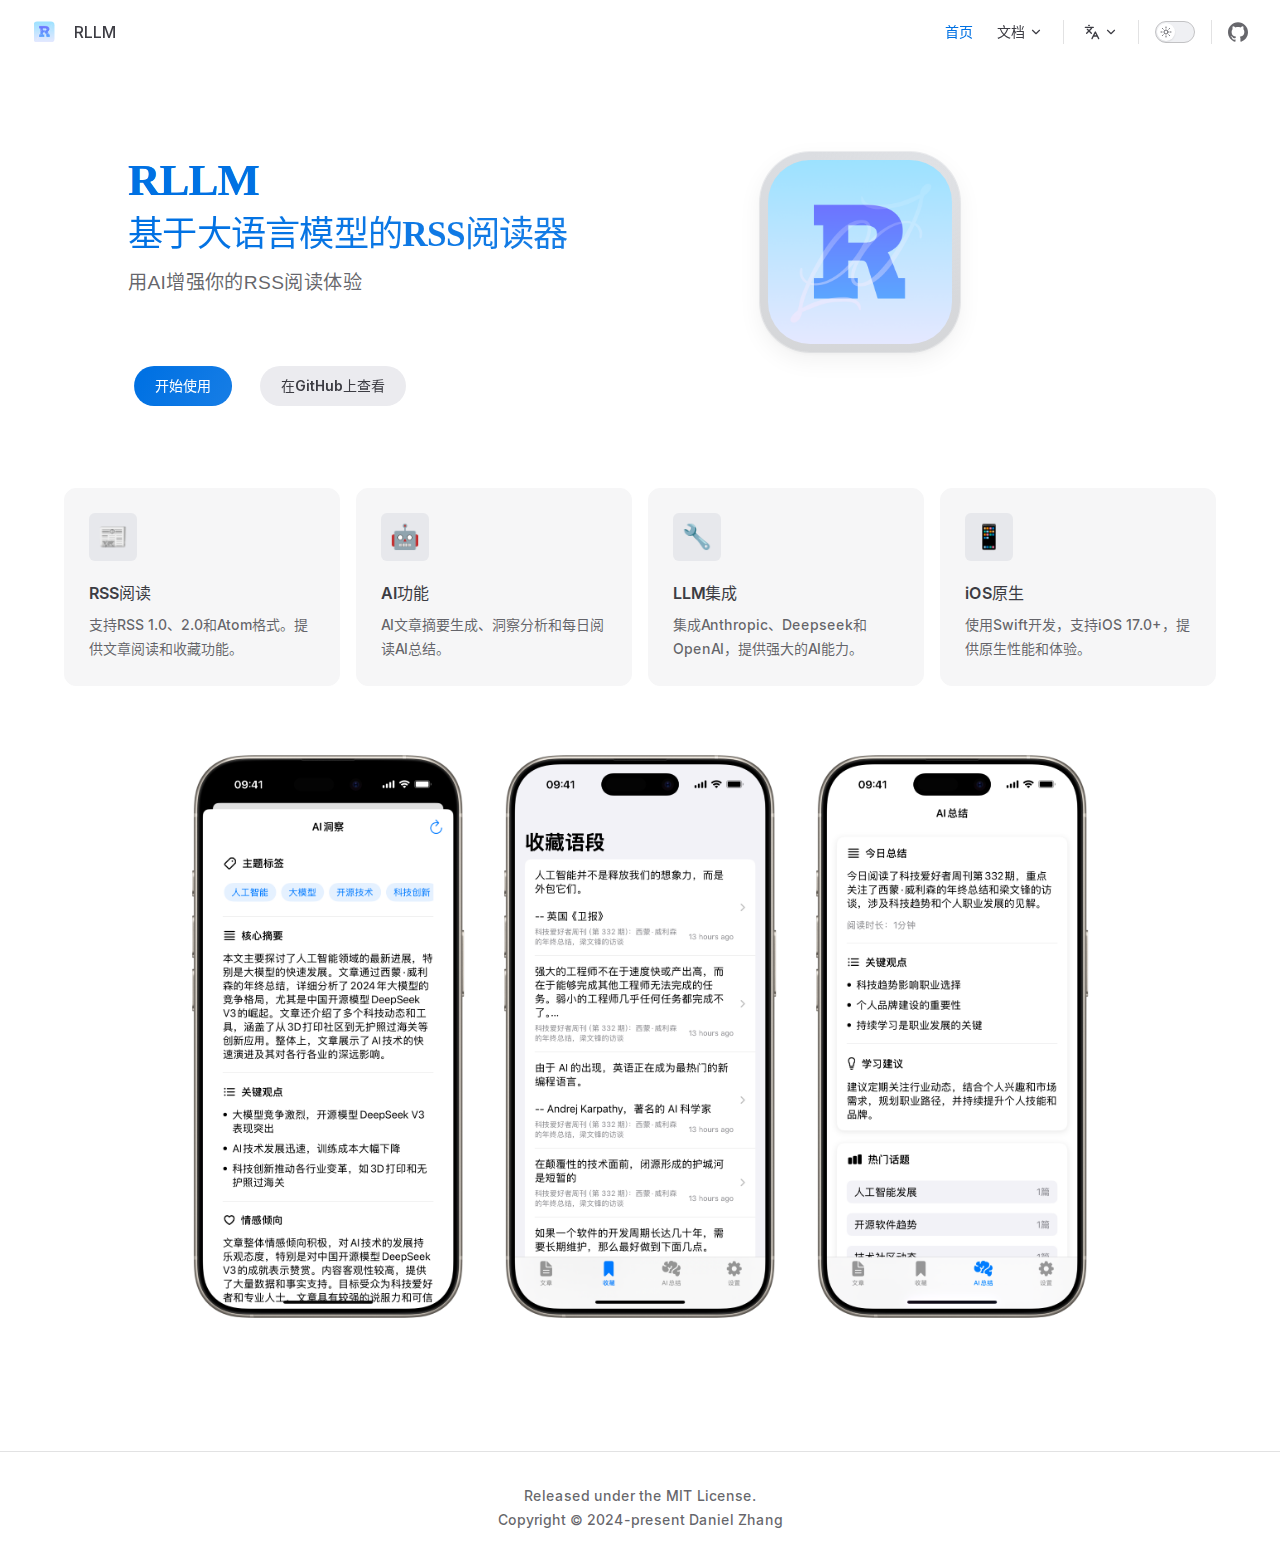
==== commit 70588d67: "add screenshot hover" ====
--- a/zh/index.html
+++ b/zh/index.html
@@ -6,7 +6,7 @@
     <title>RLLM</title>
     <meta name="description" content="A LLM-Powered RSS Reader">
     <meta name="generator" content="VitePress v1.5.0">
-    <link rel="preload stylesheet" href="/assets/style.By63_Lpz.css" as="style">
+    <link rel="preload stylesheet" href="/assets/style.Cpad7OaN.css" as="style">
     <link rel="preload stylesheet" href="/vp-icons.css" as="style">
     
     <script type="module" src="/assets/app.PTLyAn1L.js"></script>
@@ -14,13 +14,13 @@
     <link rel="modulepreload" href="/assets/chunks/theme.DXMwKAdC.js">
     <link rel="modulepreload" href="/assets/chunks/framework.P9qPzDnn.js">
     <link rel="modulepreload" href="/assets/chunks/screenshot3.DSwbtHrI.js">
-    <link rel="modulepreload" href="/assets/zh_index.md.CCogU8Wa.lean.js">
+    <link rel="modulepreload" href="/assets/zh_index.md.CSJj2JHG.lean.js">
     <script id="check-dark-mode">(()=>{const e=localStorage.getItem("vitepress-theme-appearance")||"auto",a=window.matchMedia("(prefers-color-scheme: dark)").matches;(!e||e==="auto"?a:e==="dark")&&document.documentElement.classList.add("dark")})();</script>
     <script id="check-mac-os">document.documentElement.classList.toggle("mac",/Mac|iPhone|iPod|iPad/i.test(navigator.platform));</script>
   </head>
   <body>
-    <div id="app"><div class="Layout" data-v-d8b57b2d><!--[--><!--]--><!--[--><span tabindex="-1" data-v-c8291ffa></span><a href="#VPContent" class="VPSkipLink visually-hidden" data-v-c8291ffa> Skip to content </a><!--]--><!----><header class="VPNav" data-v-d8b57b2d data-v-7ad780c2><div class="VPNavBar" data-v-7ad780c2 data-v-9fd4d1dd><div class="wrapper" data-v-9fd4d1dd><div class="container" data-v-9fd4d1dd><div class="title" data-v-9fd4d1dd><div class="VPNavBarTitle" data-v-9fd4d1dd data-v-9f43907a><a class="title" href="/zh/" data-v-9f43907a><!--[--><!--]--><!--[--><!--[--><!--[--><img class="VPImage dark logo" src="/images/icon_dark.png" alt data-v-ab19afbb><!--]--><!--[--><img class="VPImage light logo" src="/images/icon.png" alt data-v-ab19afbb><!--]--><!--]--><!--]--><span data-v-9f43907a>RLLM</span><!--[--><!--]--></a></div></div><div class="content" data-v-9fd4d1dd><div class="content-body" data-v-9fd4d1dd><!--[--><!--]--><div class="VPNavBarSearch search" data-v-9fd4d1dd><!----></div><nav aria-labelledby="main-nav-aria-label" class="VPNavBarMenu menu" data-v-9fd4d1dd data-v-afb2845e><span id="main-nav-aria-label" class="visually-hidden" data-v-afb2845e> Main Navigation </span><!--[--><!--[--><a class="VPLink link VPNavBarMenuLink active" href="/zh/" tabindex="0" data-v-afb2845e data-v-815115f5><!--[--><span data-v-815115f5>首页</span><!--]--></a><!--]--><!--[--><div class="VPFlyout VPNavBarMenuGroup" data-v-afb2845e data-v-bfe7971f><button type="button" class="button" aria-haspopup="true" aria-expanded="false" data-v-bfe7971f><span class="text" data-v-bfe7971f><!----><span data-v-bfe7971f>文档</span><span class="vpi-chevron-down text-icon" data-v-bfe7971f></span></span></button><div class="menu" data-v-bfe7971f><div class="VPMenu" data-v-bfe7971f data-v-20ed86d6><div class="items" data-v-20ed86d6><!--[--><!--[--><div class="VPMenuLink" data-v-20ed86d6 data-v-7eeeb2dc><a class="VPLink link" href="/zh/guide/installation.html" data-v-7eeeb2dc><!--[--><span data-v-7eeeb2dc>安装</span><!--]--></a></div><!--]--><!--[--><div class="VPMenuLink" data-v-20ed86d6 data-v-7eeeb2dc><a class="VPLink link" href="/zh/guide/development.html" data-v-7eeeb2dc><!--[--><span data-v-7eeeb2dc>开发</span><!--]--></a></div><!--]--><!--[--><div class="VPMenuLink" data-v-20ed86d6 data-v-7eeeb2dc><a class="VPLink link" href="/zh/guide/contributing.html" data-v-7eeeb2dc><!--[--><span data-v-7eeeb2dc>贡献</span><!--]--></a></div><!--]--><!--[--><div class="VPMenuLink" data-v-20ed86d6 data-v-7eeeb2dc><a class="VPLink link" href="/zh/guide/faq.html" data-v-7eeeb2dc><!--[--><span data-v-7eeeb2dc>常见问题</span><!--]--></a></div><!--]--><!--]--></div><!--[--><!--]--></div></div></div><!--]--><!--]--></nav><div class="VPFlyout VPNavBarTranslations translations" data-v-9fd4d1dd data-v-acee064b data-v-bfe7971f><button type="button" class="button" aria-haspopup="true" aria-expanded="false" aria-label="Change language" data-v-bfe7971f><span class="text" data-v-bfe7971f><span class="vpi-languages option-icon" data-v-bfe7971f></span><!----><span class="vpi-chevron-down text-icon" data-v-bfe7971f></span></span></button><div class="menu" data-v-bfe7971f><div class="VPMenu" data-v-bfe7971f data-v-20ed86d6><!----><!--[--><!--[--><div class="items" data-v-acee064b><p class="title" data-v-acee064b>简体中文</p><!--[--><div class="VPMenuLink" data-v-acee064b data-v-7eeeb2dc><a class="VPLink link" href="/" data-v-7eeeb2dc><!--[--><span data-v-7eeeb2dc>English</span><!--]--></a></div><!--]--></div><!--]--><!--]--></div></div></div><div class="VPNavBarAppearance appearance" data-v-9fd4d1dd data-v-3f90c1a5><button class="VPSwitch VPSwitchAppearance" type="button" role="switch" title aria-checked="false" data-v-3f90c1a5 data-v-be9742d9 data-v-b4ccac88><span class="check" data-v-b4ccac88><span class="icon" data-v-b4ccac88><!--[--><span class="vpi-sun sun" data-v-be9742d9></span><span class="vpi-moon moon" data-v-be9742d9></span><!--]--></span></span></button></div><div class="VPSocialLinks VPNavBarSocialLinks social-links" data-v-9fd4d1dd data-v-ef6192dc data-v-e71e869c><!--[--><a class="VPSocialLink no-icon" href="https://github.com/DanielZhangyc/RLLM" aria-label="github" target="_blank" rel="noopener" data-v-e71e869c data-v-60a9a2d3><span class="vpi-social-github"></span></a><!--]--></div><div class="VPFlyout VPNavBarExtra extra" data-v-9fd4d1dd data-v-f953d92f data-v-bfe7971f><button type="button" class="button" aria-haspopup="true" aria-expanded="false" aria-label="extra navigation" data-v-bfe7971f><span class="vpi-more-horizontal icon" data-v-bfe7971f></span></button><div class="menu" data-v-bfe7971f><div class="VPMenu" data-v-bfe7971f data-v-20ed86d6><!----><!--[--><!--[--><div class="group translations" data-v-f953d92f><p class="trans-title" data-v-f953d92f>简体中文</p><!--[--><div class="VPMenuLink" data-v-f953d92f data-v-7eeeb2dc><a class="VPLink link" href="/" data-v-7eeeb2dc><!--[--><span data-v-7eeeb2dc>English</span><!--]--></a></div><!--]--></div><div class="group" data-v-f953d92f><div class="item appearance" data-v-f953d92f><p class="label" data-v-f953d92f>Appearance</p><div class="appearance-action" data-v-f953d92f><button class="VPSwitch VPSwitchAppearance" type="button" role="switch" title aria-checked="false" data-v-f953d92f data-v-be9742d9 data-v-b4ccac88><span class="check" data-v-b4ccac88><span class="icon" data-v-b4ccac88><!--[--><span class="vpi-sun sun" data-v-be9742d9></span><span class="vpi-moon moon" data-v-be9742d9></span><!--]--></span></span></button></div></div></div><div class="group" data-v-f953d92f><div class="item social-links" data-v-f953d92f><div class="VPSocialLinks social-links-list" data-v-f953d92f data-v-e71e869c><!--[--><a class="VPSocialLink no-icon" href="https://github.com/DanielZhangyc/RLLM" aria-label="github" target="_blank" rel="noopener" data-v-e71e869c data-v-60a9a2d3><span class="vpi-social-github"></span></a><!--]--></div></div></div><!--]--><!--]--></div></div></div><!--[--><!--]--><button type="button" class="VPNavBarHamburger hamburger" aria-label="mobile navigation" aria-expanded="false" aria-controls="VPNavScreen" data-v-9fd4d1dd data-v-6bee1efd><span class="container" data-v-6bee1efd><span class="top" data-v-6bee1efd></span><span class="middle" data-v-6bee1efd></span><span class="bottom" data-v-6bee1efd></span></span></button></div></div></div></div><div class="divider" data-v-9fd4d1dd><div class="divider-line" data-v-9fd4d1dd></div></div></div><!----></header><!----><!----><div class="VPContent is-home" id="VPContent" data-v-d8b57b2d data-v-9a6c75ad><div class="VPHome" data-v-9a6c75ad data-v-07b1ad08><!--[--><!--]--><div class="VPHero has-image VPHomeHero" data-v-07b1ad08 data-v-b10c5094><div class="container" data-v-b10c5094><div class="main" data-v-b10c5094><!--[--><!--]--><!--[--><h1 class="name" data-v-b10c5094><span class="clip" data-v-b10c5094>RLLM</span></h1><p class="text" data-v-b10c5094>基于大语言模型的RSS阅读器</p><p class="tagline" data-v-b10c5094>用AI增强你的RSS阅读体验</p><!--]--><!--[--><!--]--><div class="actions" data-v-b10c5094><!--[--><div class="action" data-v-b10c5094><a class="VPButton medium brand" href="/zh/guide/installation.html" data-v-b10c5094 data-v-93dc4167>开始使用</a></div><div class="action" data-v-b10c5094><a class="VPButton medium alt" href="https://github.com/DanielZhangyc/RLLM" target="_blank" rel="noreferrer" data-v-b10c5094 data-v-93dc4167>在GitHub上查看</a></div><!--]--></div><!--[--><!--]--></div><div class="image" data-v-b10c5094><div class="image-container" data-v-b10c5094><div class="image-bg" data-v-b10c5094></div><!--[--><!--[--><img class="VPImage image-src" src="/images/icon.png" alt="RLLM" data-v-ab19afbb><!--]--><!--]--></div></div></div></div><!--[--><!--]--><!--[--><!--]--><div class="VPFeatures VPHomeFeatures" data-v-07b1ad08 data-v-b1eea84a><div class="container" data-v-b1eea84a><div class="items" data-v-b1eea84a><!--[--><div class="grid-4 item" data-v-b1eea84a><div class="VPLink no-icon VPFeature" data-v-b1eea84a data-v-bd37d1a2><!--[--><article class="box" data-v-bd37d1a2><div class="icon" data-v-bd37d1a2>📰</div><h2 class="title" data-v-bd37d1a2>RSS阅读</h2><p class="details" data-v-bd37d1a2>支持RSS 1.0、2.0和Atom格式。提供文章阅读和收藏功能。</p><!----></article><!--]--></div></div><div class="grid-4 item" data-v-b1eea84a><div class="VPLink no-icon VPFeature" data-v-b1eea84a data-v-bd37d1a2><!--[--><article class="box" data-v-bd37d1a2><div class="icon" data-v-bd37d1a2>🤖</div><h2 class="title" data-v-bd37d1a2>AI功能</h2><p class="details" data-v-bd37d1a2>AI文章摘要生成、洞察分析和每日阅读AI总结。</p><!----></article><!--]--></div></div><div class="grid-4 item" data-v-b1eea84a><div class="VPLink no-icon VPFeature" data-v-b1eea84a data-v-bd37d1a2><!--[--><article class="box" data-v-bd37d1a2><div class="icon" data-v-bd37d1a2>🔧</div><h2 class="title" data-v-bd37d1a2>LLM集成</h2><p class="details" data-v-bd37d1a2>集成Anthropic、Deepseek和OpenAI，提供强大的AI能力。</p><!----></article><!--]--></div></div><div class="grid-4 item" data-v-b1eea84a><div class="VPLink no-icon VPFeature" data-v-b1eea84a data-v-bd37d1a2><!--[--><article class="box" data-v-bd37d1a2><div class="icon" data-v-bd37d1a2>📱</div><h2 class="title" data-v-bd37d1a2>iOS原生</h2><p class="details" data-v-bd37d1a2>使用Swift开发，支持iOS 17.0+，提供原生性能和体验。</p><!----></article><!--]--></div></div><!--]--></div></div></div><!--[--><!--]--><div class="vp-doc container" style="" data-v-07b1ad08 data-v-c141a4bd><!--[--><div style="position:relative;" data-v-07b1ad08><div><div class="screenshots"><img src="/images/screenshot1.png" alt="AI洞察"><img src="/images/screenshot2.png" alt="收藏管理"><img src="/images/screenshot3.png" alt="每日总结"></div></div></div><!--]--></div></div></div><footer class="VPFooter" data-v-d8b57b2d data-v-566314d4><div class="container" data-v-566314d4><p class="message" data-v-566314d4>Released under the MIT License.</p><p class="copyright" data-v-566314d4>Copyright © 2024-present Daniel Zhang</p></div></footer><!--[--><!--]--></div></div>
-    <script>window.__VP_HASH_MAP__=JSON.parse("{\"guide_contributing.md\":\"BEStAheT\",\"guide_development.md\":\"CBvY2f9T\",\"guide_faq.md\":\"CPRUOdHU\",\"guide_installation.md\":\"BeMOd6na\",\"index.md\":\"rxfKMIa3\",\"zh_guide_contributing.md\":\"kDb6ntRq\",\"zh_guide_development.md\":\"BErxWu7p\",\"zh_guide_faq.md\":\"Bleex4-o\",\"zh_guide_installation.md\":\"Dw1jYGjD\",\"zh_index.md\":\"CCogU8Wa\"}");window.__VP_SITE_DATA__=JSON.parse("{\"lang\":\"en-US\",\"dir\":\"ltr\",\"title\":\"RLLM\",\"description\":\"A LLM-Powered RSS Reader\",\"base\":\"/\",\"head\":[],\"router\":{\"prefetchLinks\":true},\"appearance\":true,\"themeConfig\":{\"logo\":{\"light\":\"/images/icon.png\",\"dark\":\"/images/icon_dark.png\"},\"socialLinks\":[{\"icon\":\"github\",\"link\":\"https://github.com/DanielZhangyc/RLLM\"}],\"footer\":{\"message\":\"Released under the MIT License.\",\"copyright\":\"Copyright © 2024-present Daniel Zhang\"}},\"locales\":{\"root\":{\"label\":\"English\",\"lang\":\"en\",\"themeConfig\":{\"nav\":[{\"text\":\"Home\",\"link\":\"/\"},{\"text\":\"Documentation\",\"items\":[{\"text\":\"Installation\",\"link\":\"/guide/installation\"},{\"text\":\"Development\",\"link\":\"/guide/development\"},{\"text\":\"Contributing\",\"link\":\"/guide/contributing\"},{\"text\":\"FAQ\",\"link\":\"/guide/faq\"}]}],\"sidebar\":{\"/guide/\":[{\"text\":\"Guide\",\"items\":[{\"text\":\"Installation\",\"link\":\"/guide/installation\"},{\"text\":\"Development\",\"link\":\"/guide/development\"},{\"text\":\"Contributing\",\"link\":\"/guide/contributing\"},{\"text\":\"FAQ\",\"link\":\"/guide/faq\"}]}]}}},\"zh\":{\"label\":\"简体中文\",\"lang\":\"zh-CN\",\"link\":\"/zh/\",\"themeConfig\":{\"nav\":[{\"text\":\"首页\",\"link\":\"/zh/\"},{\"text\":\"文档\",\"items\":[{\"text\":\"安装\",\"link\":\"/zh/guide/installation\"},{\"text\":\"开发\",\"link\":\"/zh/guide/development\"},{\"text\":\"贡献\",\"link\":\"/zh/guide/contributing\"},{\"text\":\"常见问题\",\"link\":\"/zh/guide/faq\"}]}],\"sidebar\":{\"/zh/guide/\":[{\"text\":\"指南\",\"items\":[{\"text\":\"安装\",\"link\":\"/zh/guide/installation\"},{\"text\":\"开发\",\"link\":\"/zh/guide/development\"},{\"text\":\"贡献\",\"link\":\"/zh/guide/contributing\"},{\"text\":\"常见问题\",\"link\":\"/zh/guide/faq\"}]}]}}}},\"scrollOffset\":134,\"cleanUrls\":false}");</script>
+    <div id="app"><div class="Layout" data-v-d8b57b2d><!--[--><!--]--><!--[--><span tabindex="-1" data-v-c8291ffa></span><a href="#VPContent" class="VPSkipLink visually-hidden" data-v-c8291ffa> Skip to content </a><!--]--><!----><header class="VPNav" data-v-d8b57b2d data-v-7ad780c2><div class="VPNavBar" data-v-7ad780c2 data-v-9fd4d1dd><div class="wrapper" data-v-9fd4d1dd><div class="container" data-v-9fd4d1dd><div class="title" data-v-9fd4d1dd><div class="VPNavBarTitle" data-v-9fd4d1dd data-v-9f43907a><a class="title" href="/zh/" data-v-9f43907a><!--[--><!--]--><!--[--><!--[--><!--[--><img class="VPImage dark logo" src="/images/icon_dark.png" alt data-v-ab19afbb><!--]--><!--[--><img class="VPImage light logo" src="/images/icon.png" alt data-v-ab19afbb><!--]--><!--]--><!--]--><span data-v-9f43907a>RLLM</span><!--[--><!--]--></a></div></div><div class="content" data-v-9fd4d1dd><div class="content-body" data-v-9fd4d1dd><!--[--><!--]--><div class="VPNavBarSearch search" data-v-9fd4d1dd><!----></div><nav aria-labelledby="main-nav-aria-label" class="VPNavBarMenu menu" data-v-9fd4d1dd data-v-afb2845e><span id="main-nav-aria-label" class="visually-hidden" data-v-afb2845e> Main Navigation </span><!--[--><!--[--><a class="VPLink link VPNavBarMenuLink active" href="/zh/" tabindex="0" data-v-afb2845e data-v-815115f5><!--[--><span data-v-815115f5>首页</span><!--]--></a><!--]--><!--[--><div class="VPFlyout VPNavBarMenuGroup" data-v-afb2845e data-v-bfe7971f><button type="button" class="button" aria-haspopup="true" aria-expanded="false" data-v-bfe7971f><span class="text" data-v-bfe7971f><!----><span data-v-bfe7971f>文档</span><span class="vpi-chevron-down text-icon" data-v-bfe7971f></span></span></button><div class="menu" data-v-bfe7971f><div class="VPMenu" data-v-bfe7971f data-v-20ed86d6><div class="items" data-v-20ed86d6><!--[--><!--[--><div class="VPMenuLink" data-v-20ed86d6 data-v-7eeeb2dc><a class="VPLink link" href="/zh/guide/installation.html" data-v-7eeeb2dc><!--[--><span data-v-7eeeb2dc>安装</span><!--]--></a></div><!--]--><!--[--><div class="VPMenuLink" data-v-20ed86d6 data-v-7eeeb2dc><a class="VPLink link" href="/zh/guide/development.html" data-v-7eeeb2dc><!--[--><span data-v-7eeeb2dc>开发</span><!--]--></a></div><!--]--><!--[--><div class="VPMenuLink" data-v-20ed86d6 data-v-7eeeb2dc><a class="VPLink link" href="/zh/guide/contributing.html" data-v-7eeeb2dc><!--[--><span data-v-7eeeb2dc>贡献</span><!--]--></a></div><!--]--><!--[--><div class="VPMenuLink" data-v-20ed86d6 data-v-7eeeb2dc><a class="VPLink link" href="/zh/guide/faq.html" data-v-7eeeb2dc><!--[--><span data-v-7eeeb2dc>常见问题</span><!--]--></a></div><!--]--><!--]--></div><!--[--><!--]--></div></div></div><!--]--><!--]--></nav><div class="VPFlyout VPNavBarTranslations translations" data-v-9fd4d1dd data-v-acee064b data-v-bfe7971f><button type="button" class="button" aria-haspopup="true" aria-expanded="false" aria-label="Change language" data-v-bfe7971f><span class="text" data-v-bfe7971f><span class="vpi-languages option-icon" data-v-bfe7971f></span><!----><span class="vpi-chevron-down text-icon" data-v-bfe7971f></span></span></button><div class="menu" data-v-bfe7971f><div class="VPMenu" data-v-bfe7971f data-v-20ed86d6><!----><!--[--><!--[--><div class="items" data-v-acee064b><p class="title" data-v-acee064b>简体中文</p><!--[--><div class="VPMenuLink" data-v-acee064b data-v-7eeeb2dc><a class="VPLink link" href="/" data-v-7eeeb2dc><!--[--><span data-v-7eeeb2dc>English</span><!--]--></a></div><!--]--></div><!--]--><!--]--></div></div></div><div class="VPNavBarAppearance appearance" data-v-9fd4d1dd data-v-3f90c1a5><button class="VPSwitch VPSwitchAppearance" type="button" role="switch" title aria-checked="false" data-v-3f90c1a5 data-v-be9742d9 data-v-b4ccac88><span class="check" data-v-b4ccac88><span class="icon" data-v-b4ccac88><!--[--><span class="vpi-sun sun" data-v-be9742d9></span><span class="vpi-moon moon" data-v-be9742d9></span><!--]--></span></span></button></div><div class="VPSocialLinks VPNavBarSocialLinks social-links" data-v-9fd4d1dd data-v-ef6192dc data-v-e71e869c><!--[--><a class="VPSocialLink no-icon" href="https://github.com/DanielZhangyc/RLLM" aria-label="github" target="_blank" rel="noopener" data-v-e71e869c data-v-60a9a2d3><span class="vpi-social-github"></span></a><!--]--></div><div class="VPFlyout VPNavBarExtra extra" data-v-9fd4d1dd data-v-f953d92f data-v-bfe7971f><button type="button" class="button" aria-haspopup="true" aria-expanded="false" aria-label="extra navigation" data-v-bfe7971f><span class="vpi-more-horizontal icon" data-v-bfe7971f></span></button><div class="menu" data-v-bfe7971f><div class="VPMenu" data-v-bfe7971f data-v-20ed86d6><!----><!--[--><!--[--><div class="group translations" data-v-f953d92f><p class="trans-title" data-v-f953d92f>简体中文</p><!--[--><div class="VPMenuLink" data-v-f953d92f data-v-7eeeb2dc><a class="VPLink link" href="/" data-v-7eeeb2dc><!--[--><span data-v-7eeeb2dc>English</span><!--]--></a></div><!--]--></div><div class="group" data-v-f953d92f><div class="item appearance" data-v-f953d92f><p class="label" data-v-f953d92f>Appearance</p><div class="appearance-action" data-v-f953d92f><button class="VPSwitch VPSwitchAppearance" type="button" role="switch" title aria-checked="false" data-v-f953d92f data-v-be9742d9 data-v-b4ccac88><span class="check" data-v-b4ccac88><span class="icon" data-v-b4ccac88><!--[--><span class="vpi-sun sun" data-v-be9742d9></span><span class="vpi-moon moon" data-v-be9742d9></span><!--]--></span></span></button></div></div></div><div class="group" data-v-f953d92f><div class="item social-links" data-v-f953d92f><div class="VPSocialLinks social-links-list" data-v-f953d92f data-v-e71e869c><!--[--><a class="VPSocialLink no-icon" href="https://github.com/DanielZhangyc/RLLM" aria-label="github" target="_blank" rel="noopener" data-v-e71e869c data-v-60a9a2d3><span class="vpi-social-github"></span></a><!--]--></div></div></div><!--]--><!--]--></div></div></div><!--[--><!--]--><button type="button" class="VPNavBarHamburger hamburger" aria-label="mobile navigation" aria-expanded="false" aria-controls="VPNavScreen" data-v-9fd4d1dd data-v-6bee1efd><span class="container" data-v-6bee1efd><span class="top" data-v-6bee1efd></span><span class="middle" data-v-6bee1efd></span><span class="bottom" data-v-6bee1efd></span></span></button></div></div></div></div><div class="divider" data-v-9fd4d1dd><div class="divider-line" data-v-9fd4d1dd></div></div></div><!----></header><!----><!----><div class="VPContent is-home" id="VPContent" data-v-d8b57b2d data-v-9a6c75ad><div class="VPHome" data-v-9a6c75ad data-v-07b1ad08><!--[--><!--]--><div class="VPHero has-image VPHomeHero" data-v-07b1ad08 data-v-b10c5094><div class="container" data-v-b10c5094><div class="main" data-v-b10c5094><!--[--><!--]--><!--[--><h1 class="name" data-v-b10c5094><span class="clip" data-v-b10c5094>RLLM</span></h1><p class="text" data-v-b10c5094>基于大语言模型的RSS阅读器</p><p class="tagline" data-v-b10c5094>用AI增强你的RSS阅读体验</p><!--]--><!--[--><!--]--><div class="actions" data-v-b10c5094><!--[--><div class="action" data-v-b10c5094><a class="VPButton medium brand" href="/zh/guide/installation.html" data-v-b10c5094 data-v-93dc4167>开始使用</a></div><div class="action" data-v-b10c5094><a class="VPButton medium alt" href="https://github.com/DanielZhangyc/RLLM" target="_blank" rel="noreferrer" data-v-b10c5094 data-v-93dc4167>在GitHub上查看</a></div><!--]--></div><!--[--><!--]--></div><div class="image" data-v-b10c5094><div class="image-container" data-v-b10c5094><div class="image-bg" data-v-b10c5094></div><!--[--><!--[--><img class="VPImage image-src" src="/images/icon.png" alt="RLLM" data-v-ab19afbb><!--]--><!--]--></div></div></div></div><!--[--><!--]--><!--[--><!--]--><div class="VPFeatures VPHomeFeatures" data-v-07b1ad08 data-v-b1eea84a><div class="container" data-v-b1eea84a><div class="items" data-v-b1eea84a><!--[--><div class="grid-4 item" data-v-b1eea84a><div class="VPLink no-icon VPFeature" data-v-b1eea84a data-v-bd37d1a2><!--[--><article class="box" data-v-bd37d1a2><div class="icon" data-v-bd37d1a2>📰</div><h2 class="title" data-v-bd37d1a2>RSS阅读</h2><p class="details" data-v-bd37d1a2>支持RSS 1.0、2.0和Atom格式。提供文章阅读和收藏功能。</p><!----></article><!--]--></div></div><div class="grid-4 item" data-v-b1eea84a><div class="VPLink no-icon VPFeature" data-v-b1eea84a data-v-bd37d1a2><!--[--><article class="box" data-v-bd37d1a2><div class="icon" data-v-bd37d1a2>🤖</div><h2 class="title" data-v-bd37d1a2>AI功能</h2><p class="details" data-v-bd37d1a2>AI文章摘要生成、洞察分析和每日阅读AI总结。</p><!----></article><!--]--></div></div><div class="grid-4 item" data-v-b1eea84a><div class="VPLink no-icon VPFeature" data-v-b1eea84a data-v-bd37d1a2><!--[--><article class="box" data-v-bd37d1a2><div class="icon" data-v-bd37d1a2>🔧</div><h2 class="title" data-v-bd37d1a2>LLM集成</h2><p class="details" data-v-bd37d1a2>集成Anthropic、Deepseek和OpenAI，提供强大的AI能力。</p><!----></article><!--]--></div></div><div class="grid-4 item" data-v-b1eea84a><div class="VPLink no-icon VPFeature" data-v-b1eea84a data-v-bd37d1a2><!--[--><article class="box" data-v-bd37d1a2><div class="icon" data-v-bd37d1a2>📱</div><h2 class="title" data-v-bd37d1a2>iOS原生</h2><p class="details" data-v-bd37d1a2>使用Swift开发，支持iOS 17.0+，提供原生性能和体验。</p><!----></article><!--]--></div></div><!--]--></div></div></div><!--[--><!--]--><div class="vp-doc container" style="" data-v-07b1ad08 data-v-c141a4bd><!--[--><div style="position:relative;" data-v-07b1ad08><div><div class="screenshots"><div class="screenshot-wrapper"><img src="/images/screenshot1.png" alt="AI洞察"><div class="caption">AI洞察</div></div><div class="screenshot-wrapper"><img src="/images/screenshot2.png" alt="收藏管理"><div class="caption">收藏管理</div></div><div class="screenshot-wrapper"><img src="/images/screenshot3.png" alt="每日总结"><div class="caption">每日总结</div></div></div></div></div><!--]--></div></div></div><footer class="VPFooter" data-v-d8b57b2d data-v-566314d4><div class="container" data-v-566314d4><p class="message" data-v-566314d4>Released under the MIT License.</p><p class="copyright" data-v-566314d4>Copyright © 2024-present Daniel Zhang</p></div></footer><!--[--><!--]--></div></div>
+    <script>window.__VP_HASH_MAP__=JSON.parse("{\"guide_contributing.md\":\"BEStAheT\",\"guide_development.md\":\"CBvY2f9T\",\"guide_faq.md\":\"CPRUOdHU\",\"guide_installation.md\":\"BeMOd6na\",\"index.md\":\"CGHk2kHa\",\"zh_guide_contributing.md\":\"kDb6ntRq\",\"zh_guide_development.md\":\"BErxWu7p\",\"zh_guide_faq.md\":\"Bleex4-o\",\"zh_guide_installation.md\":\"Dw1jYGjD\",\"zh_index.md\":\"CSJj2JHG\"}");window.__VP_SITE_DATA__=JSON.parse("{\"lang\":\"en-US\",\"dir\":\"ltr\",\"title\":\"RLLM\",\"description\":\"A LLM-Powered RSS Reader\",\"base\":\"/\",\"head\":[],\"router\":{\"prefetchLinks\":true},\"appearance\":true,\"themeConfig\":{\"logo\":{\"light\":\"/images/icon.png\",\"dark\":\"/images/icon_dark.png\"},\"socialLinks\":[{\"icon\":\"github\",\"link\":\"https://github.com/DanielZhangyc/RLLM\"}],\"footer\":{\"message\":\"Released under the MIT License.\",\"copyright\":\"Copyright © 2024-present Daniel Zhang\"}},\"locales\":{\"root\":{\"label\":\"English\",\"lang\":\"en\",\"themeConfig\":{\"nav\":[{\"text\":\"Home\",\"link\":\"/\"},{\"text\":\"Documentation\",\"items\":[{\"text\":\"Installation\",\"link\":\"/guide/installation\"},{\"text\":\"Development\",\"link\":\"/guide/development\"},{\"text\":\"Contributing\",\"link\":\"/guide/contributing\"},{\"text\":\"FAQ\",\"link\":\"/guide/faq\"}]}],\"sidebar\":{\"/guide/\":[{\"text\":\"Guide\",\"items\":[{\"text\":\"Installation\",\"link\":\"/guide/installation\"},{\"text\":\"Development\",\"link\":\"/guide/development\"},{\"text\":\"Contributing\",\"link\":\"/guide/contributing\"},{\"text\":\"FAQ\",\"link\":\"/guide/faq\"}]}]}}},\"zh\":{\"label\":\"简体中文\",\"lang\":\"zh-CN\",\"link\":\"/zh/\",\"themeConfig\":{\"nav\":[{\"text\":\"首页\",\"link\":\"/zh/\"},{\"text\":\"文档\",\"items\":[{\"text\":\"安装\",\"link\":\"/zh/guide/installation\"},{\"text\":\"开发\",\"link\":\"/zh/guide/development\"},{\"text\":\"贡献\",\"link\":\"/zh/guide/contributing\"},{\"text\":\"常见问题\",\"link\":\"/zh/guide/faq\"}]}],\"sidebar\":{\"/zh/guide/\":[{\"text\":\"指南\",\"items\":[{\"text\":\"安装\",\"link\":\"/zh/guide/installation\"},{\"text\":\"开发\",\"link\":\"/zh/guide/development\"},{\"text\":\"贡献\",\"link\":\"/zh/guide/contributing\"},{\"text\":\"常见问题\",\"link\":\"/zh/guide/faq\"}]}]}}}},\"scrollOffset\":134,\"cleanUrls\":false}");</script>
     
   </body>
 </html>--- a/assets/style.Cpad7OaN.css
+++ b/assets/style.Cpad7OaN.css
@@ -0,0 +1 @@
+@import"https://google-fonts.mirrors.sjtug.sjtu.edu.cn/css2?family=Source+Serif+Pro:wght@400;600;700&family=Noto+Serif+SC:wght@400;600;700&family=Noto+Sans+SC:wght@400;500;700&display=swap";@font-face{font-family:Inter;font-style:normal;font-weight:100 900;font-display:swap;src:url(/assets/inter-roman-cyrillic-ext.BBPuwvHQ.woff2) format("woff2");unicode-range:U+0460-052F,U+1C80-1C88,U+20B4,U+2DE0-2DFF,U+A640-A69F,U+FE2E-FE2F}@font-face{font-family:Inter;font-style:normal;font-weight:100 900;font-display:swap;src:url(/assets/inter-roman-cyrillic.C5lxZ8CY.woff2) format("woff2");unicode-range:U+0301,U+0400-045F,U+0490-0491,U+04B0-04B1,U+2116}@font-face{font-family:Inter;font-style:normal;font-weight:100 900;font-display:swap;src:url(/assets/inter-roman-greek-ext.CqjqNYQ-.woff2) format("woff2");unicode-range:U+1F00-1FFF}@font-face{font-family:Inter;font-style:normal;font-weight:100 900;font-display:swap;src:url(/assets/inter-roman-greek.BBVDIX6e.woff2) format("woff2");unicode-range:U+0370-0377,U+037A-037F,U+0384-038A,U+038C,U+038E-03A1,U+03A3-03FF}@font-face{font-family:Inter;font-style:normal;font-weight:100 900;font-display:swap;src:url(/assets/inter-roman-vietnamese.BjW4sHH5.woff2) format("woff2");unicode-range:U+0102-0103,U+0110-0111,U+0128-0129,U+0168-0169,U+01A0-01A1,U+01AF-01B0,U+0300-0301,U+0303-0304,U+0308-0309,U+0323,U+0329,U+1EA0-1EF9,U+20AB}@font-face{font-family:Inter;font-style:normal;font-weight:100 900;font-display:swap;src:url(/assets/inter-roman-latin-ext.4ZJIpNVo.woff2) format("woff2");unicode-range:U+0100-02AF,U+0304,U+0308,U+0329,U+1E00-1E9F,U+1EF2-1EFF,U+2020,U+20A0-20AB,U+20AD-20C0,U+2113,U+2C60-2C7F,U+A720-A7FF}@font-face{font-family:Inter;font-style:normal;font-weight:100 900;font-display:swap;src:url(/assets/inter-roman-latin.Di8DUHzh.woff2) format("woff2");unicode-range:U+0000-00FF,U+0131,U+0152-0153,U+02BB-02BC,U+02C6,U+02DA,U+02DC,U+0304,U+0308,U+0329,U+2000-206F,U+2074,U+20AC,U+2122,U+2191,U+2193,U+2212,U+2215,U+FEFF,U+FFFD}@font-face{font-family:Inter;font-style:italic;font-weight:100 900;font-display:swap;src:url(/assets/inter-italic-cyrillic-ext.r48I6akx.woff2) format("woff2");unicode-range:U+0460-052F,U+1C80-1C88,U+20B4,U+2DE0-2DFF,U+A640-A69F,U+FE2E-FE2F}@font-face{font-family:Inter;font-style:italic;font-weight:100 900;font-display:swap;src:url(/assets/inter-italic-cyrillic.By2_1cv3.woff2) format("woff2");unicode-range:U+0301,U+0400-045F,U+0490-0491,U+04B0-04B1,U+2116}@font-face{font-family:Inter;font-style:italic;font-weight:100 900;font-display:swap;src:url(/assets/inter-italic-greek-ext.1u6EdAuj.woff2) format("woff2");unicode-range:U+1F00-1FFF}@font-face{font-family:Inter;font-style:italic;font-weight:100 900;font-display:swap;src:url(/assets/inter-italic-greek.DJ8dCoTZ.woff2) format("woff2");unicode-range:U+0370-0377,U+037A-037F,U+0384-038A,U+038C,U+038E-03A1,U+03A3-03FF}@font-face{font-family:Inter;font-style:italic;font-weight:100 900;font-display:swap;src:url(/assets/inter-italic-vietnamese.BSbpV94h.woff2) format("woff2");unicode-range:U+0102-0103,U+0110-0111,U+0128-0129,U+0168-0169,U+01A0-01A1,U+01AF-01B0,U+0300-0301,U+0303-0304,U+0308-0309,U+0323,U+0329,U+1EA0-1EF9,U+20AB}@font-face{font-family:Inter;font-style:italic;font-weight:100 900;font-display:swap;src:url(/assets/inter-italic-latin-ext.CN1xVJS-.woff2) format("woff2");unicode-range:U+0100-02AF,U+0304,U+0308,U+0329,U+1E00-1E9F,U+1EF2-1EFF,U+2020,U+20A0-20AB,U+20AD-20C0,U+2113,U+2C60-2C7F,U+A720-A7FF}@font-face{font-family:Inter;font-style:italic;font-weight:100 900;font-display:swap;src:url(/assets/inter-italic-latin.C2AdPX0b.woff2) format("woff2");unicode-range:U+0000-00FF,U+0131,U+0152-0153,U+02BB-02BC,U+02C6,U+02DA,U+02DC,U+0304,U+0308,U+0329,U+2000-206F,U+2074,U+20AC,U+2122,U+2191,U+2193,U+2212,U+2215,U+FEFF,U+FFFD}@font-face{font-family:Punctuation SC;font-weight:400;src:local("PingFang SC Regular"),local("Noto Sans CJK SC"),local("Microsoft YaHei");unicode-range:U+201C,U+201D,U+2018,U+2019,U+2E3A,U+2014,U+2013,U+2026,U+00B7,U+007E,U+002F}@font-face{font-family:Punctuation SC;font-weight:500;src:local("PingFang SC Medium"),local("Noto Sans CJK SC"),local("Microsoft YaHei");unicode-range:U+201C,U+201D,U+2018,U+2019,U+2E3A,U+2014,U+2013,U+2026,U+00B7,U+007E,U+002F}@font-face{font-family:Punctuation SC;font-weight:600;src:local("PingFang SC Semibold"),local("Noto Sans CJK SC Bold"),local("Microsoft YaHei Bold");unicode-range:U+201C,U+201D,U+2018,U+2019,U+2E3A,U+2014,U+2013,U+2026,U+00B7,U+007E,U+002F}@font-face{font-family:Punctuation SC;font-weight:700;src:local("PingFang SC Semibold"),local("Noto Sans CJK SC Bold"),local("Microsoft YaHei Bold");unicode-range:U+201C,U+201D,U+2018,U+2019,U+2E3A,U+2014,U+2013,U+2026,U+00B7,U+007E,U+002F}:root{--vp-c-white: #ffffff;--vp-c-black: #000000;--vp-c-neutral: var(--vp-c-black);--vp-c-neutral-inverse: var(--vp-c-white)}.dark{--vp-c-neutral: var(--vp-c-white);--vp-c-neutral-inverse: var(--vp-c-black)}:root{--vp-c-gray-1: #dddde3;--vp-c-gray-2: #e4e4e9;--vp-c-gray-3: #ebebef;--vp-c-gray-soft: rgba(142, 150, 170, .14);--vp-c-indigo-1: #3451b2;--vp-c-indigo-2: #3a5ccc;--vp-c-indigo-3: #5672cd;--vp-c-indigo-soft: rgba(100, 108, 255, .14);--vp-c-purple-1: #6f42c1;--vp-c-purple-2: #7e4cc9;--vp-c-purple-3: #8e5cd9;--vp-c-purple-soft: rgba(159, 122, 234, .14);--vp-c-green-1: #18794e;--vp-c-green-2: #299764;--vp-c-green-3: #30a46c;--vp-c-green-soft: rgba(16, 185, 129, .14);--vp-c-yellow-1: #915930;--vp-c-yellow-2: #946300;--vp-c-yellow-3: #9f6a00;--vp-c-yellow-soft: rgba(234, 179, 8, .14);--vp-c-red-1: #b8272c;--vp-c-red-2: #d5393e;--vp-c-red-3: #e0575b;--vp-c-red-soft: rgba(244, 63, 94, .14);--vp-c-sponsor: #db2777}.dark{--vp-c-gray-1: #515c67;--vp-c-gray-2: #414853;--vp-c-gray-3: #32363f;--vp-c-gray-soft: rgba(101, 117, 133, .16);--vp-c-indigo-1: #a8b1ff;--vp-c-indigo-2: #5c73e7;--vp-c-indigo-3: #3e63dd;--vp-c-indigo-soft: rgba(100, 108, 255, .16);--vp-c-purple-1: #c8abfa;--vp-c-purple-2: #a879e6;--vp-c-purple-3: #8e5cd9;--vp-c-purple-soft: rgba(159, 122, 234, .16);--vp-c-green-1: #3dd68c;--vp-c-green-2: #30a46c;--vp-c-green-3: #298459;--vp-c-green-soft: rgba(16, 185, 129, .16);--vp-c-yellow-1: #f9b44e;--vp-c-yellow-2: #da8b17;--vp-c-yellow-3: #a46a0a;--vp-c-yellow-soft: rgba(234, 179, 8, .16);--vp-c-red-1: #f66f81;--vp-c-red-2: #f14158;--vp-c-red-3: #b62a3c;--vp-c-red-soft: rgba(244, 63, 94, .16)}:root{--vp-c-bg: #ffffff;--vp-c-bg-alt: #f6f6f7;--vp-c-bg-elv: #ffffff;--vp-c-bg-soft: #f6f6f7}.dark{--vp-c-bg: #1b1b1f;--vp-c-bg-alt: #161618;--vp-c-bg-elv: #202127;--vp-c-bg-soft: #202127}:root{--vp-c-border: #c2c2c4;--vp-c-divider: #e2e2e3;--vp-c-gutter: #e2e2e3}.dark{--vp-c-border: #3c3f44;--vp-c-divider: #2e2e32;--vp-c-gutter: #000000}:root{--vp-c-text-1: rgba(60, 60, 67);--vp-c-text-2: rgba(60, 60, 67, .78);--vp-c-text-3: rgba(60, 60, 67, .56)}.dark{--vp-c-text-1: rgba(255, 255, 245, .86);--vp-c-text-2: rgba(235, 235, 245, .6);--vp-c-text-3: rgba(235, 235, 245, .38)}:root{--vp-c-default-1: var(--vp-c-gray-1);--vp-c-default-2: var(--vp-c-gray-2);--vp-c-default-3: var(--vp-c-gray-3);--vp-c-default-soft: var(--vp-c-gray-soft);--vp-c-brand-1: var(--vp-c-indigo-1);--vp-c-brand-2: var(--vp-c-indigo-2);--vp-c-brand-3: var(--vp-c-indigo-3);--vp-c-brand-soft: var(--vp-c-indigo-soft);--vp-c-brand: var(--vp-c-brand-1);--vp-c-tip-1: var(--vp-c-brand-1);--vp-c-tip-2: var(--vp-c-brand-2);--vp-c-tip-3: var(--vp-c-brand-3);--vp-c-tip-soft: var(--vp-c-brand-soft);--vp-c-note-1: var(--vp-c-brand-1);--vp-c-note-2: var(--vp-c-brand-2);--vp-c-note-3: var(--vp-c-brand-3);--vp-c-note-soft: var(--vp-c-brand-soft);--vp-c-success-1: var(--vp-c-green-1);--vp-c-success-2: var(--vp-c-green-2);--vp-c-success-3: var(--vp-c-green-3);--vp-c-success-soft: var(--vp-c-green-soft);--vp-c-important-1: var(--vp-c-purple-1);--vp-c-important-2: var(--vp-c-purple-2);--vp-c-important-3: var(--vp-c-purple-3);--vp-c-important-soft: var(--vp-c-purple-soft);--vp-c-warning-1: var(--vp-c-yellow-1);--vp-c-warning-2: var(--vp-c-yellow-2);--vp-c-warning-3: var(--vp-c-yellow-3);--vp-c-warning-soft: var(--vp-c-yellow-soft);--vp-c-danger-1: var(--vp-c-red-1);--vp-c-danger-2: var(--vp-c-red-2);--vp-c-danger-3: var(--vp-c-red-3);--vp-c-danger-soft: var(--vp-c-red-soft);--vp-c-caution-1: var(--vp-c-red-1);--vp-c-caution-2: var(--vp-c-red-2);--vp-c-caution-3: var(--vp-c-red-3);--vp-c-caution-soft: var(--vp-c-red-soft)}:root{--vp-font-family-base: "Inter", ui-sans-serif, system-ui, sans-serif, "Apple Color Emoji", "Segoe UI Emoji", "Segoe UI Symbol", "Noto Color Emoji";--vp-font-family-mono: ui-monospace, "Menlo", "Monaco", "Consolas", "Liberation Mono", "Courier New", monospace;font-optical-sizing:auto}:root:where(:lang(zh)){--vp-font-family-base: "Punctuation SC", "Inter", ui-sans-serif, system-ui, sans-serif, "Apple Color Emoji", "Segoe UI Emoji", "Segoe UI Symbol", "Noto Color Emoji"}:root{--vp-shadow-1: 0 1px 2px rgba(0, 0, 0, .04), 0 1px 2px rgba(0, 0, 0, .06);--vp-shadow-2: 0 3px 12px rgba(0, 0, 0, .07), 0 1px 4px rgba(0, 0, 0, .07);--vp-shadow-3: 0 12px 32px rgba(0, 0, 0, .1), 0 2px 6px rgba(0, 0, 0, .08);--vp-shadow-4: 0 14px 44px rgba(0, 0, 0, .12), 0 3px 9px rgba(0, 0, 0, .12);--vp-shadow-5: 0 18px 56px rgba(0, 0, 0, .16), 0 4px 12px rgba(0, 0, 0, .16)}:root{--vp-z-index-footer: 10;--vp-z-index-local-nav: 20;--vp-z-index-nav: 30;--vp-z-index-layout-top: 40;--vp-z-index-backdrop: 50;--vp-z-index-sidebar: 60}@media (min-width: 960px){:root{--vp-z-index-sidebar: 25}}:root{--vp-layout-max-width: 1440px}:root{--vp-header-anchor-symbol: "#"}:root{--vp-code-line-height: 1.7;--vp-code-font-size: .875em;--vp-code-color: var(--vp-c-brand-1);--vp-code-link-color: var(--vp-c-brand-1);--vp-code-link-hover-color: var(--vp-c-brand-2);--vp-code-bg: var(--vp-c-default-soft);--vp-code-block-color: var(--vp-c-text-2);--vp-code-block-bg: var(--vp-c-bg-alt);--vp-code-block-divider-color: var(--vp-c-gutter);--vp-code-lang-color: var(--vp-c-text-3);--vp-code-line-highlight-color: var(--vp-c-default-soft);--vp-code-line-number-color: var(--vp-c-text-3);--vp-code-line-diff-add-color: var(--vp-c-success-soft);--vp-code-line-diff-add-symbol-color: var(--vp-c-success-1);--vp-code-line-diff-remove-color: var(--vp-c-danger-soft);--vp-code-line-diff-remove-symbol-color: var(--vp-c-danger-1);--vp-code-line-warning-color: var(--vp-c-warning-soft);--vp-code-line-error-color: var(--vp-c-danger-soft);--vp-code-copy-code-border-color: var(--vp-c-divider);--vp-code-copy-code-bg: var(--vp-c-bg-soft);--vp-code-copy-code-hover-border-color: var(--vp-c-divider);--vp-code-copy-code-hover-bg: var(--vp-c-bg);--vp-code-copy-code-active-text: var(--vp-c-text-2);--vp-code-copy-copied-text-content: "Copied";--vp-code-tab-divider: var(--vp-code-block-divider-color);--vp-code-tab-text-color: var(--vp-c-text-2);--vp-code-tab-bg: var(--vp-code-block-bg);--vp-code-tab-hover-text-color: var(--vp-c-text-1);--vp-code-tab-active-text-color: var(--vp-c-text-1);--vp-code-tab-active-bar-color: var(--vp-c-brand-1)}:root{--vp-button-brand-border: transparent;--vp-button-brand-text: var(--vp-c-white);--vp-button-brand-bg: var(--vp-c-brand-3);--vp-button-brand-hover-border: transparent;--vp-button-brand-hover-text: var(--vp-c-white);--vp-button-brand-hover-bg: var(--vp-c-brand-2);--vp-button-brand-active-border: transparent;--vp-button-brand-active-text: var(--vp-c-white);--vp-button-brand-active-bg: var(--vp-c-brand-1);--vp-button-alt-border: transparent;--vp-button-alt-text: var(--vp-c-text-1);--vp-button-alt-bg: var(--vp-c-default-3);--vp-button-alt-hover-border: transparent;--vp-button-alt-hover-text: var(--vp-c-text-1);--vp-button-alt-hover-bg: var(--vp-c-default-2);--vp-button-alt-active-border: transparent;--vp-button-alt-active-text: var(--vp-c-text-1);--vp-button-alt-active-bg: var(--vp-c-default-1);--vp-button-sponsor-border: var(--vp-c-text-2);--vp-button-sponsor-text: var(--vp-c-text-2);--vp-button-sponsor-bg: transparent;--vp-button-sponsor-hover-border: var(--vp-c-sponsor);--vp-button-sponsor-hover-text: var(--vp-c-sponsor);--vp-button-sponsor-hover-bg: transparent;--vp-button-sponsor-active-border: var(--vp-c-sponsor);--vp-button-sponsor-active-text: var(--vp-c-sponsor);--vp-button-sponsor-active-bg: transparent}:root{--vp-custom-block-font-size: 14px;--vp-custom-block-code-font-size: 13px;--vp-custom-block-info-border: transparent;--vp-custom-block-info-text: var(--vp-c-text-1);--vp-custom-block-info-bg: var(--vp-c-default-soft);--vp-custom-block-info-code-bg: var(--vp-c-default-soft);--vp-custom-block-note-border: transparent;--vp-custom-block-note-text: var(--vp-c-text-1);--vp-custom-block-note-bg: var(--vp-c-default-soft);--vp-custom-block-note-code-bg: var(--vp-c-default-soft);--vp-custom-block-tip-border: transparent;--vp-custom-block-tip-text: var(--vp-c-text-1);--vp-custom-block-tip-bg: var(--vp-c-tip-soft);--vp-custom-block-tip-code-bg: var(--vp-c-tip-soft);--vp-custom-block-important-border: transparent;--vp-custom-block-important-text: var(--vp-c-text-1);--vp-custom-block-important-bg: var(--vp-c-important-soft);--vp-custom-block-important-code-bg: var(--vp-c-important-soft);--vp-custom-block-warning-border: transparent;--vp-custom-block-warning-text: var(--vp-c-text-1);--vp-custom-block-warning-bg: var(--vp-c-warning-soft);--vp-custom-block-warning-code-bg: var(--vp-c-warning-soft);--vp-custom-block-danger-border: transparent;--vp-custom-block-danger-text: var(--vp-c-text-1);--vp-custom-block-danger-bg: var(--vp-c-danger-soft);--vp-custom-block-danger-code-bg: var(--vp-c-danger-soft);--vp-custom-block-caution-border: transparent;--vp-custom-block-caution-text: var(--vp-c-text-1);--vp-custom-block-caution-bg: var(--vp-c-caution-soft);--vp-custom-block-caution-code-bg: var(--vp-c-caution-soft);--vp-custom-block-details-border: var(--vp-custom-block-info-border);--vp-custom-block-details-text: var(--vp-custom-block-info-text);--vp-custom-block-details-bg: var(--vp-custom-block-info-bg);--vp-custom-block-details-code-bg: var(--vp-custom-block-info-code-bg)}:root{--vp-input-border-color: var(--vp-c-border);--vp-input-bg-color: var(--vp-c-bg-alt);--vp-input-switch-bg-color: var(--vp-c-default-soft)}:root{--vp-nav-height: 64px;--vp-nav-bg-color: var(--vp-c-bg);--vp-nav-screen-bg-color: var(--vp-c-bg);--vp-nav-logo-height: 24px}.hide-nav{--vp-nav-height: 0px}.hide-nav .VPSidebar{--vp-nav-height: 22px}:root{--vp-local-nav-bg-color: var(--vp-c-bg)}:root{--vp-sidebar-width: 272px;--vp-sidebar-bg-color: var(--vp-c-bg-alt)}:root{--vp-backdrop-bg-color: rgba(0, 0, 0, .6)}:root{--vp-home-hero-name-color: var(--vp-c-brand-1);--vp-home-hero-name-background: transparent;--vp-home-hero-image-background-image: none;--vp-home-hero-image-filter: none}:root{--vp-badge-info-border: transparent;--vp-badge-info-text: var(--vp-c-text-2);--vp-badge-info-bg: var(--vp-c-default-soft);--vp-badge-tip-border: transparent;--vp-badge-tip-text: var(--vp-c-tip-1);--vp-badge-tip-bg: var(--vp-c-tip-soft);--vp-badge-warning-border: transparent;--vp-badge-warning-text: var(--vp-c-warning-1);--vp-badge-warning-bg: var(--vp-c-warning-soft);--vp-badge-danger-border: transparent;--vp-badge-danger-text: var(--vp-c-danger-1);--vp-badge-danger-bg: var(--vp-c-danger-soft)}:root{--vp-carbon-ads-text-color: var(--vp-c-text-1);--vp-carbon-ads-poweredby-color: var(--vp-c-text-2);--vp-carbon-ads-bg-color: var(--vp-c-bg-soft);--vp-carbon-ads-hover-text-color: var(--vp-c-brand-1);--vp-carbon-ads-hover-poweredby-color: var(--vp-c-text-1)}:root{--vp-local-search-bg: var(--vp-c-bg);--vp-local-search-result-bg: var(--vp-c-bg);--vp-local-search-result-border: var(--vp-c-divider);--vp-local-search-result-selected-bg: var(--vp-c-bg);--vp-local-search-result-selected-border: var(--vp-c-brand-1);--vp-local-search-highlight-bg: var(--vp-c-brand-1);--vp-local-search-highlight-text: var(--vp-c-neutral-inverse)}@media (prefers-reduced-motion: reduce){*,:before,:after{animation-delay:-1ms!important;animation-duration:1ms!important;animation-iteration-count:1!important;background-attachment:initial!important;scroll-behavior:auto!important;transition-duration:0s!important;transition-delay:0s!important}}*,:before,:after{box-sizing:border-box}html{line-height:1.4;font-size:16px;-webkit-text-size-adjust:100%}html.dark{color-scheme:dark}body{margin:0;width:100%;min-width:320px;min-height:100vh;line-height:24px;font-family:var(--vp-font-family-base);font-size:16px;font-weight:400;color:var(--vp-c-text-1);background-color:var(--vp-c-bg);font-synthesis:style;text-rendering:optimizeLegibility;-webkit-font-smoothing:antialiased;-moz-osx-font-smoothing:grayscale}main{display:block}h1,h2,h3,h4,h5,h6{margin:0;line-height:24px;font-size:16px;font-weight:400}p{margin:0}strong,b{font-weight:600}a,area,button,[role=button],input,label,select,summary,textarea{touch-action:manipulation}a{color:inherit;text-decoration:inherit}ol,ul{list-style:none;margin:0;padding:0}blockquote{margin:0}pre,code,kbd,samp{font-family:var(--vp-font-family-mono)}img,svg,video,canvas,audio,iframe,embed,object{display:block}figure{margin:0}img,video{max-width:100%;height:auto}button,input,optgroup,select,textarea{border:0;padding:0;line-height:inherit;color:inherit}button{padding:0;font-family:inherit;background-color:transparent;background-image:none}button:enabled,[role=button]:enabled{cursor:pointer}button:focus,button:focus-visible{outline:1px dotted;outline:4px auto -webkit-focus-ring-color}button:focus:not(:focus-visible){outline:none!important}input:focus,textarea:focus,select:focus{outline:none}table{border-collapse:collapse}input{background-color:transparent}input:-ms-input-placeholder,textarea:-ms-input-placeholder{color:var(--vp-c-text-3)}input::-ms-input-placeholder,textarea::-ms-input-placeholder{color:var(--vp-c-text-3)}input::placeholder,textarea::placeholder{color:var(--vp-c-text-3)}input::-webkit-outer-spin-button,input::-webkit-inner-spin-button{-webkit-appearance:none;margin:0}input[type=number]{-moz-appearance:textfield}textarea{resize:vertical}select{-webkit-appearance:none}fieldset{margin:0;padding:0}h1,h2,h3,h4,h5,h6,li,p{overflow-wrap:break-word}vite-error-overlay{z-index:9999}mjx-container{overflow-x:auto}mjx-container>svg{display:inline-block;margin:auto}[class^=vpi-],[class*=" vpi-"],.vp-icon{width:1em;height:1em}[class^=vpi-].bg,[class*=" vpi-"].bg,.vp-icon.bg{background-size:100% 100%;background-color:transparent}[class^=vpi-]:not(.bg),[class*=" vpi-"]:not(.bg),.vp-icon:not(.bg){-webkit-mask:var(--icon) no-repeat;mask:var(--icon) no-repeat;-webkit-mask-size:100% 100%;mask-size:100% 100%;background-color:currentColor;color:inherit}.vpi-align-left{--icon: url("data:image/svg+xml,%3Csvg xmlns='http://www.w3.org/2000/svg' fill='none' stroke='currentColor' stroke-linecap='round' stroke-linejoin='round' stroke-width='2' viewBox='0 0 24 24'%3E%3Cpath d='M21 6H3M15 12H3M17 18H3'/%3E%3C/svg%3E")}.vpi-arrow-right,.vpi-arrow-down,.vpi-arrow-left,.vpi-arrow-up{--icon: url("data:image/svg+xml,%3Csvg xmlns='http://www.w3.org/2000/svg' fill='none' stroke='currentColor' stroke-linecap='round' stroke-linejoin='round' stroke-width='2' viewBox='0 0 24 24'%3E%3Cpath d='M5 12h14M12 5l7 7-7 7'/%3E%3C/svg%3E")}.vpi-chevron-right,.vpi-chevron-down,.vpi-chevron-left,.vpi-chevron-up{--icon: url("data:image/svg+xml,%3Csvg xmlns='http://www.w3.org/2000/svg' fill='none' stroke='currentColor' stroke-linecap='round' stroke-linejoin='round' stroke-width='2' viewBox='0 0 24 24'%3E%3Cpath d='m9 18 6-6-6-6'/%3E%3C/svg%3E")}.vpi-chevron-down,.vpi-arrow-down{transform:rotate(90deg)}.vpi-chevron-left,.vpi-arrow-left{transform:rotate(180deg)}.vpi-chevron-up,.vpi-arrow-up{transform:rotate(-90deg)}.vpi-square-pen{--icon: url("data:image/svg+xml,%3Csvg xmlns='http://www.w3.org/2000/svg' fill='none' stroke='currentColor' stroke-linecap='round' stroke-linejoin='round' stroke-width='2' viewBox='0 0 24 24'%3E%3Cpath d='M12 3H5a2 2 0 0 0-2 2v14a2 2 0 0 0 2 2h14a2 2 0 0 0 2-2v-7'/%3E%3Cpath d='M18.375 2.625a2.121 2.121 0 1 1 3 3L12 15l-4 1 1-4Z'/%3E%3C/svg%3E")}.vpi-plus{--icon: url("data:image/svg+xml,%3Csvg xmlns='http://www.w3.org/2000/svg' fill='none' stroke='currentColor' stroke-linecap='round' stroke-linejoin='round' stroke-width='2' viewBox='0 0 24 24'%3E%3Cpath d='M5 12h14M12 5v14'/%3E%3C/svg%3E")}.vpi-sun{--icon: url("data:image/svg+xml,%3Csvg xmlns='http://www.w3.org/2000/svg' fill='none' stroke='currentColor' stroke-linecap='round' stroke-linejoin='round' stroke-width='2' viewBox='0 0 24 24'%3E%3Ccircle cx='12' cy='12' r='4'/%3E%3Cpath d='M12 2v2M12 20v2M4.93 4.93l1.41 1.41M17.66 17.66l1.41 1.41M2 12h2M20 12h2M6.34 17.66l-1.41 1.41M19.07 4.93l-1.41 1.41'/%3E%3C/svg%3E")}.vpi-moon{--icon: url("data:image/svg+xml,%3Csvg xmlns='http://www.w3.org/2000/svg' fill='none' stroke='currentColor' stroke-linecap='round' stroke-linejoin='round' stroke-width='2' viewBox='0 0 24 24'%3E%3Cpath d='M12 3a6 6 0 0 0 9 9 9 9 0 1 1-9-9Z'/%3E%3C/svg%3E")}.vpi-more-horizontal{--icon: url("data:image/svg+xml,%3Csvg xmlns='http://www.w3.org/2000/svg' fill='none' stroke='currentColor' stroke-linecap='round' stroke-linejoin='round' stroke-width='2' viewBox='0 0 24 24'%3E%3Ccircle cx='12' cy='12' r='1'/%3E%3Ccircle cx='19' cy='12' r='1'/%3E%3Ccircle cx='5' cy='12' r='1'/%3E%3C/svg%3E")}.vpi-languages{--icon: url("data:image/svg+xml,%3Csvg xmlns='http://www.w3.org/2000/svg' fill='none' stroke='currentColor' stroke-linecap='round' stroke-linejoin='round' stroke-width='2' viewBox='0 0 24 24'%3E%3Cpath d='m5 8 6 6M4 14l6-6 2-3M2 5h12M7 2h1M22 22l-5-10-5 10M14 18h6'/%3E%3C/svg%3E")}.vpi-heart{--icon: url("data:image/svg+xml,%3Csvg xmlns='http://www.w3.org/2000/svg' fill='none' stroke='currentColor' stroke-linecap='round' stroke-linejoin='round' stroke-width='2' viewBox='0 0 24 24'%3E%3Cpath d='M19 14c1.49-1.46 3-3.21 3-5.5A5.5 5.5 0 0 0 16.5 3c-1.76 0-3 .5-4.5 2-1.5-1.5-2.74-2-4.5-2A5.5 5.5 0 0 0 2 8.5c0 2.3 1.5 4.05 3 5.5l7 7Z'/%3E%3C/svg%3E")}.vpi-search{--icon: url("data:image/svg+xml,%3Csvg xmlns='http://www.w3.org/2000/svg' fill='none' stroke='currentColor' stroke-linecap='round' stroke-linejoin='round' stroke-width='2' viewBox='0 0 24 24'%3E%3Ccircle cx='11' cy='11' r='8'/%3E%3Cpath d='m21 21-4.3-4.3'/%3E%3C/svg%3E")}.vpi-layout-list{--icon: url("data:image/svg+xml,%3Csvg xmlns='http://www.w3.org/2000/svg' fill='none' stroke='currentColor' stroke-linecap='round' stroke-linejoin='round' stroke-width='2' viewBox='0 0 24 24'%3E%3Crect width='7' height='7' x='3' y='3' rx='1'/%3E%3Crect width='7' height='7' x='3' y='14' rx='1'/%3E%3Cpath d='M14 4h7M14 9h7M14 15h7M14 20h7'/%3E%3C/svg%3E")}.vpi-delete{--icon: url("data:image/svg+xml,%3Csvg xmlns='http://www.w3.org/2000/svg' fill='none' stroke='currentColor' stroke-linecap='round' stroke-linejoin='round' stroke-width='2' viewBox='0 0 24 24'%3E%3Cpath d='M20 5H9l-7 7 7 7h11a2 2 0 0 0 2-2V7a2 2 0 0 0-2-2ZM18 9l-6 6M12 9l6 6'/%3E%3C/svg%3E")}.vpi-corner-down-left{--icon: url("data:image/svg+xml,%3Csvg xmlns='http://www.w3.org/2000/svg' fill='none' stroke='currentColor' stroke-linecap='round' stroke-linejoin='round' stroke-width='2' viewBox='0 0 24 24'%3E%3Cpath d='m9 10-5 5 5 5'/%3E%3Cpath d='M20 4v7a4 4 0 0 1-4 4H4'/%3E%3C/svg%3E")}:root{--vp-icon-copy: url("data:image/svg+xml,%3Csvg xmlns='http://www.w3.org/2000/svg' fill='none' stroke='rgba(128,128,128,1)' stroke-linecap='round' stroke-linejoin='round' stroke-width='2' viewBox='0 0 24 24'%3E%3Crect width='8' height='4' x='8' y='2' rx='1' ry='1'/%3E%3Cpath d='M16 4h2a2 2 0 0 1 2 2v14a2 2 0 0 1-2 2H6a2 2 0 0 1-2-2V6a2 2 0 0 1 2-2h2'/%3E%3C/svg%3E");--vp-icon-copied: url("data:image/svg+xml,%3Csvg xmlns='http://www.w3.org/2000/svg' fill='none' stroke='rgba(128,128,128,1)' stroke-linecap='round' stroke-linejoin='round' stroke-width='2' viewBox='0 0 24 24'%3E%3Crect width='8' height='4' x='8' y='2' rx='1' ry='1'/%3E%3Cpath d='M16 4h2a2 2 0 0 1 2 2v14a2 2 0 0 1-2 2H6a2 2 0 0 1-2-2V6a2 2 0 0 1 2-2h2'/%3E%3Cpath d='m9 14 2 2 4-4'/%3E%3C/svg%3E")}.visually-hidden{position:absolute;width:1px;height:1px;white-space:nowrap;clip:rect(0 0 0 0);clip-path:inset(50%);overflow:hidden}.custom-block{border:1px solid transparent;border-radius:8px;padding:16px 16px 8px;line-height:24px;font-size:var(--vp-custom-block-font-size);color:var(--vp-c-text-2)}.custom-block.info{border-color:var(--vp-custom-block-info-border);color:var(--vp-custom-block-info-text);background-color:var(--vp-custom-block-info-bg)}.custom-block.info a,.custom-block.info code{color:var(--vp-c-brand-1)}.custom-block.info a:hover,.custom-block.info a:hover>code{color:var(--vp-c-brand-2)}.custom-block.info code{background-color:var(--vp-custom-block-info-code-bg)}.custom-block.note{border-color:var(--vp-custom-block-note-border);color:var(--vp-custom-block-note-text);background-color:var(--vp-custom-block-note-bg)}.custom-block.note a,.custom-block.note code{color:var(--vp-c-brand-1)}.custom-block.note a:hover,.custom-block.note a:hover>code{color:var(--vp-c-brand-2)}.custom-block.note code{background-color:var(--vp-custom-block-note-code-bg)}.custom-block.tip{border-color:var(--vp-custom-block-tip-border);color:var(--vp-custom-block-tip-text);background-color:var(--vp-custom-block-tip-bg)}.custom-block.tip a,.custom-block.tip code{color:var(--vp-c-tip-1)}.custom-block.tip a:hover,.custom-block.tip a:hover>code{color:var(--vp-c-tip-2)}.custom-block.tip code{background-color:var(--vp-custom-block-tip-code-bg)}.custom-block.important{border-color:var(--vp-custom-block-important-border);color:var(--vp-custom-block-important-text);background-color:var(--vp-custom-block-important-bg)}.custom-block.important a,.custom-block.important code{color:var(--vp-c-important-1)}.custom-block.important a:hover,.custom-block.important a:hover>code{color:var(--vp-c-important-2)}.custom-block.important code{background-color:var(--vp-custom-block-important-code-bg)}.custom-block.warning{border-color:var(--vp-custom-block-warning-border);color:var(--vp-custom-block-warning-text);background-color:var(--vp-custom-block-warning-bg)}.custom-block.warning a,.custom-block.warning code{color:var(--vp-c-warning-1)}.custom-block.warning a:hover,.custom-block.warning a:hover>code{color:var(--vp-c-warning-2)}.custom-block.warning code{background-color:var(--vp-custom-block-warning-code-bg)}.custom-block.danger{border-color:var(--vp-custom-block-danger-border);color:var(--vp-custom-block-danger-text);background-color:var(--vp-custom-block-danger-bg)}.custom-block.danger a,.custom-block.danger code{color:var(--vp-c-danger-1)}.custom-block.danger a:hover,.custom-block.danger a:hover>code{color:var(--vp-c-danger-2)}.custom-block.danger code{background-color:var(--vp-custom-block-danger-code-bg)}.custom-block.caution{border-color:var(--vp-custom-block-caution-border);color:var(--vp-custom-block-caution-text);background-color:var(--vp-custom-block-caution-bg)}.custom-block.caution a,.custom-block.caution code{color:var(--vp-c-caution-1)}.custom-block.caution a:hover,.custom-block.caution a:hover>code{color:var(--vp-c-caution-2)}.custom-block.caution code{background-color:var(--vp-custom-block-caution-code-bg)}.custom-block.details{border-color:var(--vp-custom-block-details-border);color:var(--vp-custom-block-details-text);background-color:var(--vp-custom-block-details-bg)}.custom-block.details a{color:var(--vp-c-brand-1)}.custom-block.details a:hover,.custom-block.details a:hover>code{color:var(--vp-c-brand-2)}.custom-block.details code{background-color:var(--vp-custom-block-details-code-bg)}.custom-block-title{font-weight:600}.custom-block p+p{margin:8px 0}.custom-block.details summary{margin:0 0 8px;font-weight:700;cursor:pointer;-webkit-user-select:none;user-select:none}.custom-block.details summary+p{margin:8px 0}.custom-block a{color:inherit;font-weight:600;text-decoration:underline;text-underline-offset:2px;transition:opacity .25s}.custom-block a:hover{opacity:.75}.custom-block code{font-size:var(--vp-custom-block-code-font-size)}.custom-block.custom-block th,.custom-block.custom-block blockquote>p{font-size:var(--vp-custom-block-font-size);color:inherit}.dark .vp-code span{color:var(--shiki-dark, inherit)}html:not(.dark) .vp-code span{color:var(--shiki-light, inherit)}.vp-code-group{margin-top:16px}.vp-code-group .tabs{position:relative;display:flex;margin-right:-24px;margin-left:-24px;padding:0 12px;background-color:var(--vp-code-tab-bg);overflow-x:auto;overflow-y:hidden;box-shadow:inset 0 -1px var(--vp-code-tab-divider)}@media (min-width: 640px){.vp-code-group .tabs{margin-right:0;margin-left:0;border-radius:8px 8px 0 0}}.vp-code-group .tabs input{position:fixed;opacity:0;pointer-events:none}.vp-code-group .tabs label{position:relative;display:inline-block;border-bottom:1px solid transparent;padding:0 12px;line-height:48px;font-size:14px;font-weight:500;color:var(--vp-code-tab-text-color);white-space:nowrap;cursor:pointer;transition:color .25s}.vp-code-group .tabs label:after{position:absolute;right:8px;bottom:-1px;left:8px;z-index:1;height:2px;border-radius:2px;content:"";background-color:transparent;transition:background-color .25s}.vp-code-group label:hover{color:var(--vp-code-tab-hover-text-color)}.vp-code-group input:checked+label{color:var(--vp-code-tab-active-text-color)}.vp-code-group input:checked+label:after{background-color:var(--vp-code-tab-active-bar-color)}.vp-code-group div[class*=language-],.vp-block{display:none;margin-top:0!important;border-top-left-radius:0!important;border-top-right-radius:0!important}.vp-code-group div[class*=language-].active,.vp-block.active{display:block}.vp-block{padding:20px 24px}.vp-doc h1,.vp-doc h2,.vp-doc h3,.vp-doc h4,.vp-doc h5,.vp-doc h6{position:relative;font-weight:600;outline:none}.vp-doc h1{letter-spacing:-.02em;line-height:40px;font-size:28px}.vp-doc h2{margin:48px 0 16px;border-top:1px solid var(--vp-c-divider);padding-top:24px;letter-spacing:-.02em;line-height:32px;font-size:24px}.vp-doc h3{margin:32px 0 0;letter-spacing:-.01em;line-height:28px;font-size:20px}.vp-doc h4{margin:24px 0 0;letter-spacing:-.01em;line-height:24px;font-size:18px}.vp-doc .header-anchor{position:absolute;top:0;left:0;margin-left:-.87em;font-weight:500;-webkit-user-select:none;user-select:none;opacity:0;text-decoration:none;transition:color .25s,opacity .25s}.vp-doc .header-anchor:before{content:var(--vp-header-anchor-symbol)}.vp-doc h1:hover .header-anchor,.vp-doc h1 .header-anchor:focus,.vp-doc h2:hover .header-anchor,.vp-doc h2 .header-anchor:focus,.vp-doc h3:hover .header-anchor,.vp-doc h3 .header-anchor:focus,.vp-doc h4:hover .header-anchor,.vp-doc h4 .header-anchor:focus,.vp-doc h5:hover .header-anchor,.vp-doc h5 .header-anchor:focus,.vp-doc h6:hover .header-anchor,.vp-doc h6 .header-anchor:focus{opacity:1}@media (min-width: 768px){.vp-doc h1{letter-spacing:-.02em;line-height:40px;font-size:32px}}.vp-doc h2 .header-anchor{top:24px}.vp-doc p,.vp-doc summary{margin:16px 0}.vp-doc p{line-height:28px}.vp-doc blockquote{margin:16px 0;border-left:2px solid var(--vp-c-divider);padding-left:16px;transition:border-color .5s;color:var(--vp-c-text-2)}.vp-doc blockquote>p{margin:0;font-size:16px;transition:color .5s}.vp-doc a{font-weight:500;color:var(--vp-c-brand-1);text-decoration:underline;text-underline-offset:2px;transition:color .25s,opacity .25s}.vp-doc a:hover{color:var(--vp-c-brand-2)}.vp-doc strong{font-weight:600}.vp-doc ul,.vp-doc ol{padding-left:1.25rem;margin:16px 0}.vp-doc ul{list-style:disc}.vp-doc ol{list-style:decimal}.vp-doc li+li{margin-top:8px}.vp-doc li>ol,.vp-doc li>ul{margin:8px 0 0}.vp-doc table{display:block;border-collapse:collapse;margin:20px 0;overflow-x:auto}.vp-doc tr{background-color:var(--vp-c-bg);border-top:1px solid var(--vp-c-divider);transition:background-color .5s}.vp-doc tr:nth-child(2n){background-color:var(--vp-c-bg-soft)}.vp-doc th,.vp-doc td{border:1px solid var(--vp-c-divider);padding:8px 16px}.vp-doc th{text-align:left;font-size:14px;font-weight:600;color:var(--vp-c-text-2);background-color:var(--vp-c-bg-soft)}.vp-doc td{font-size:14px}.vp-doc hr{margin:16px 0;border:none;border-top:1px solid var(--vp-c-divider)}.vp-doc .custom-block{margin:16px 0}.vp-doc .custom-block p{margin:8px 0;line-height:24px}.vp-doc .custom-block p:first-child{margin:0}.vp-doc .custom-block div[class*=language-]{margin:8px 0;border-radius:8px}.vp-doc .custom-block div[class*=language-] code{font-weight:400;background-color:transparent}.vp-doc .custom-block .vp-code-group .tabs{margin:0;border-radius:8px 8px 0 0}.vp-doc :not(pre,h1,h2,h3,h4,h5,h6)>code{font-size:var(--vp-code-font-size);color:var(--vp-code-color)}.vp-doc :not(pre)>code{border-radius:4px;padding:3px 6px;background-color:var(--vp-code-bg);transition:color .25s,background-color .5s}.vp-doc a>code{color:var(--vp-code-link-color)}.vp-doc a:hover>code{color:var(--vp-code-link-hover-color)}.vp-doc h1>code,.vp-doc h2>code,.vp-doc h3>code,.vp-doc h4>code{font-size:.9em}.vp-doc div[class*=language-],.vp-block{position:relative;margin:16px -24px;background-color:var(--vp-code-block-bg);overflow-x:auto;transition:background-color .5s}@media (min-width: 640px){.vp-doc div[class*=language-],.vp-block{border-radius:8px;margin:16px 0}}@media (max-width: 639px){.vp-doc li div[class*=language-]{border-radius:8px 0 0 8px}}.vp-doc div[class*=language-]+div[class*=language-],.vp-doc div[class$=-api]+div[class*=language-],.vp-doc div[class*=language-]+div[class$=-api]>div[class*=language-]{margin-top:-8px}.vp-doc [class*=language-] pre,.vp-doc [class*=language-] code{direction:ltr;text-align:left;white-space:pre;word-spacing:normal;word-break:normal;word-wrap:normal;-moz-tab-size:4;-o-tab-size:4;tab-size:4;-webkit-hyphens:none;-moz-hyphens:none;-ms-hyphens:none;hyphens:none}.vp-doc [class*=language-] pre{position:relative;z-index:1;margin:0;padding:20px 0;background:transparent;overflow-x:auto}.vp-doc [class*=language-] code{display:block;padding:0 24px;width:fit-content;min-width:100%;line-height:var(--vp-code-line-height);font-size:var(--vp-code-font-size);color:var(--vp-code-block-color);transition:color .5s}.vp-doc [class*=language-] code .highlighted{background-color:var(--vp-code-line-highlight-color);transition:background-color .5s;margin:0 -24px;padding:0 24px;width:calc(100% + 48px);display:inline-block}.vp-doc [class*=language-] code .highlighted.error{background-color:var(--vp-code-line-error-color)}.vp-doc [class*=language-] code .highlighted.warning{background-color:var(--vp-code-line-warning-color)}.vp-doc [class*=language-] code .diff{transition:background-color .5s;margin:0 -24px;padding:0 24px;width:calc(100% + 48px);display:inline-block}.vp-doc [class*=language-] code .diff:before{position:absolute;left:10px}.vp-doc [class*=language-] .has-focused-lines .line:not(.has-focus){filter:blur(.095rem);opacity:.4;transition:filter .35s,opacity .35s}.vp-doc [class*=language-] .has-focused-lines .line:not(.has-focus){opacity:.7;transition:filter .35s,opacity .35s}.vp-doc [class*=language-]:hover .has-focused-lines .line:not(.has-focus){filter:blur(0);opacity:1}.vp-doc [class*=language-] code .diff.remove{background-color:var(--vp-code-line-diff-remove-color);opacity:.7}.vp-doc [class*=language-] code .diff.remove:before{content:"-";color:var(--vp-code-line-diff-remove-symbol-color)}.vp-doc [class*=language-] code .diff.add{background-color:var(--vp-code-line-diff-add-color)}.vp-doc [class*=language-] code .diff.add:before{content:"+";color:var(--vp-code-line-diff-add-symbol-color)}.vp-doc div[class*=language-].line-numbers-mode{padding-left:32px}.vp-doc .line-numbers-wrapper{position:absolute;top:0;bottom:0;left:0;z-index:3;border-right:1px solid var(--vp-code-block-divider-color);padding-top:20px;width:32px;text-align:center;font-family:var(--vp-font-family-mono);line-height:var(--vp-code-line-height);font-size:var(--vp-code-font-size);color:var(--vp-code-line-number-color);transition:border-color .5s,color .5s}.vp-doc [class*=language-]>button.copy{direction:ltr;position:absolute;top:12px;right:12px;z-index:3;border:1px solid var(--vp-code-copy-code-border-color);border-radius:4px;width:40px;height:40px;background-color:var(--vp-code-copy-code-bg);opacity:0;cursor:pointer;background-image:var(--vp-icon-copy);background-position:50%;background-size:20px;background-repeat:no-repeat;transition:border-color .25s,background-color .25s,opacity .25s}.vp-doc [class*=language-]:hover>button.copy,.vp-doc [class*=language-]>button.copy:focus{opacity:1}.vp-doc [class*=language-]>button.copy:hover,.vp-doc [class*=language-]>button.copy.copied{border-color:var(--vp-code-copy-code-hover-border-color);background-color:var(--vp-code-copy-code-hover-bg)}.vp-doc [class*=language-]>button.copy.copied,.vp-doc [class*=language-]>button.copy:hover.copied{border-radius:0 4px 4px 0;background-color:var(--vp-code-copy-code-hover-bg);background-image:var(--vp-icon-copied)}.vp-doc [class*=language-]>button.copy.copied:before,.vp-doc [class*=language-]>button.copy:hover.copied:before{position:relative;top:-1px;transform:translate(calc(-100% - 1px));display:flex;justify-content:center;align-items:center;border:1px solid var(--vp-code-copy-code-hover-border-color);border-right:0;border-radius:4px 0 0 4px;padding:0 10px;width:fit-content;height:40px;text-align:center;font-size:12px;font-weight:500;color:var(--vp-code-copy-code-active-text);background-color:var(--vp-code-copy-code-hover-bg);white-space:nowrap;content:var(--vp-code-copy-copied-text-content)}.vp-doc [class*=language-]>span.lang{position:absolute;top:2px;right:8px;z-index:2;font-size:12px;font-weight:500;-webkit-user-select:none;user-select:none;color:var(--vp-code-lang-color);transition:color .4s,opacity .4s}.vp-doc [class*=language-]:hover>button.copy+span.lang,.vp-doc [class*=language-]>button.copy:focus+span.lang{opacity:0}.vp-doc .VPTeamMembers{margin-top:24px}.vp-doc .VPTeamMembers.small.count-1 .container{margin:0!important;max-width:calc((100% - 24px)/2)!important}.vp-doc .VPTeamMembers.small.count-2 .container,.vp-doc .VPTeamMembers.small.count-3 .container{max-width:100%!important}.vp-doc .VPTeamMembers.medium.count-1 .container{margin:0!important;max-width:calc((100% - 24px)/2)!important}:is(.vp-external-link-icon,.vp-doc a[href*="://"],.vp-doc a[target=_blank]):not(.no-icon):after{display:inline-block;margin-top:-1px;margin-left:4px;width:11px;height:11px;background:currentColor;color:var(--vp-c-text-3);flex-shrink:0;--icon: url("data:image/svg+xml, %3Csvg xmlns='http://www.w3.org/2000/svg' viewBox='0 0 24 24' %3E%3Cpath d='M0 0h24v24H0V0z' fill='none' /%3E%3Cpath d='M9 5v2h6.59L4 18.59 5.41 20 17 8.41V15h2V5H9z' /%3E%3C/svg%3E");-webkit-mask-image:var(--icon);mask-image:var(--icon)}.vp-external-link-icon:after{content:""}.external-link-icon-enabled :is(.vp-doc a[href*="://"],.vp-doc a[target=_blank]):after{content:"";color:currentColor}.vp-sponsor{border-radius:16px;overflow:hidden}.vp-sponsor.aside{border-radius:12px}.vp-sponsor-section+.vp-sponsor-section{margin-top:4px}.vp-sponsor-tier{margin:0 0 4px!important;text-align:center;letter-spacing:1px!important;line-height:24px;width:100%;font-weight:600;color:var(--vp-c-text-2);background-color:var(--vp-c-bg-soft)}.vp-sponsor.normal .vp-sponsor-tier{padding:13px 0 11px;font-size:14px}.vp-sponsor.aside .vp-sponsor-tier{padding:9px 0 7px;font-size:12px}.vp-sponsor-grid+.vp-sponsor-tier{margin-top:4px}.vp-sponsor-grid{display:flex;flex-wrap:wrap;gap:4px}.vp-sponsor-grid.xmini .vp-sponsor-grid-link{height:64px}.vp-sponsor-grid.xmini .vp-sponsor-grid-image{max-width:64px;max-height:22px}.vp-sponsor-grid.mini .vp-sponsor-grid-link{height:72px}.vp-sponsor-grid.mini .vp-sponsor-grid-image{max-width:96px;max-height:24px}.vp-sponsor-grid.small .vp-sponsor-grid-link{height:96px}.vp-sponsor-grid.small .vp-sponsor-grid-image{max-width:96px;max-height:24px}.vp-sponsor-grid.medium .vp-sponsor-grid-link{height:112px}.vp-sponsor-grid.medium .vp-sponsor-grid-image{max-width:120px;max-height:36px}.vp-sponsor-grid.big .vp-sponsor-grid-link{height:184px}.vp-sponsor-grid.big .vp-sponsor-grid-image{max-width:192px;max-height:56px}.vp-sponsor-grid[data-vp-grid="2"] .vp-sponsor-grid-item{width:calc((100% - 4px)/2)}.vp-sponsor-grid[data-vp-grid="3"] .vp-sponsor-grid-item{width:calc((100% - 4px * 2) / 3)}.vp-sponsor-grid[data-vp-grid="4"] .vp-sponsor-grid-item{width:calc((100% - 12px)/4)}.vp-sponsor-grid[data-vp-grid="5"] .vp-sponsor-grid-item{width:calc((100% - 16px)/5)}.vp-sponsor-grid[data-vp-grid="6"] .vp-sponsor-grid-item{width:calc((100% - 4px * 5) / 6)}.vp-sponsor-grid-item{flex-shrink:0;width:100%;background-color:var(--vp-c-bg-soft);transition:background-color .25s}.vp-sponsor-grid-item:hover{background-color:var(--vp-c-default-soft)}.vp-sponsor-grid-item:hover .vp-sponsor-grid-image{filter:grayscale(0) invert(0)}.vp-sponsor-grid-item.empty:hover{background-color:var(--vp-c-bg-soft)}.dark .vp-sponsor-grid-item:hover{background-color:var(--vp-c-white)}.dark .vp-sponsor-grid-item.empty:hover{background-color:var(--vp-c-bg-soft)}.vp-sponsor-grid-link{display:flex}.vp-sponsor-grid-box{display:flex;justify-content:center;align-items:center;width:100%}.vp-sponsor-grid-image{max-width:100%;filter:grayscale(1);transition:filter .25s}.dark .vp-sponsor-grid-image{filter:grayscale(1) invert(1)}.VPBadge{display:inline-block;margin-left:2px;border:1px solid transparent;border-radius:12px;padding:0 10px;line-height:22px;font-size:12px;font-weight:500;transform:translateY(-2px)}.VPBadge.small{padding:0 6px;line-height:18px;font-size:10px;transform:translateY(-8px)}.VPDocFooter .VPBadge{display:none}.vp-doc h1>.VPBadge{margin-top:4px;vertical-align:top}.vp-doc h2>.VPBadge{margin-top:3px;padding:0 8px;vertical-align:top}.vp-doc h3>.VPBadge{vertical-align:middle}.vp-doc h4>.VPBadge,.vp-doc h5>.VPBadge,.vp-doc h6>.VPBadge{vertical-align:middle;line-height:18px}.VPBadge.info{border-color:var(--vp-badge-info-border);color:var(--vp-badge-info-text);background-color:var(--vp-badge-info-bg)}.VPBadge.tip{border-color:var(--vp-badge-tip-border);color:var(--vp-badge-tip-text);background-color:var(--vp-badge-tip-bg)}.VPBadge.warning{border-color:var(--vp-badge-warning-border);color:var(--vp-badge-warning-text);background-color:var(--vp-badge-warning-bg)}.VPBadge.danger{border-color:var(--vp-badge-danger-border);color:var(--vp-badge-danger-text);background-color:var(--vp-badge-danger-bg)}.VPBackdrop[data-v-54a304ca]{position:fixed;top:0;right:0;bottom:0;left:0;z-index:var(--vp-z-index-backdrop);background:var(--vp-backdrop-bg-color);transition:opacity .5s}.VPBackdrop.fade-enter-from[data-v-54a304ca],.VPBackdrop.fade-leave-to[data-v-54a304ca]{opacity:0}.VPBackdrop.fade-leave-active[data-v-54a304ca]{transition-duration:.25s}@media (min-width: 1280px){.VPBackdrop[data-v-54a304ca]{display:none}}.NotFound[data-v-6ff51ddd]{padding:64px 24px 96px;text-align:center}@media (min-width: 768px){.NotFound[data-v-6ff51ddd]{padding:96px 32px 168px}}.code[data-v-6ff51ddd]{line-height:64px;font-size:64px;font-weight:600}.title[data-v-6ff51ddd]{padding-top:12px;letter-spacing:2px;line-height:20px;font-size:20px;font-weight:700}.divider[data-v-6ff51ddd]{margin:24px auto 18px;width:64px;height:1px;background-color:var(--vp-c-divider)}.quote[data-v-6ff51ddd]{margin:0 auto;max-width:256px;font-size:14px;font-weight:500;color:var(--vp-c-text-2)}.action[data-v-6ff51ddd]{padding-top:20px}.link[data-v-6ff51ddd]{display:inline-block;border:1px solid var(--vp-c-brand-1);border-radius:16px;padding:3px 16px;font-size:14px;font-weight:500;color:var(--vp-c-brand-1);transition:border-color .25s,color .25s}.link[data-v-6ff51ddd]:hover{border-color:var(--vp-c-brand-2);color:var(--vp-c-brand-2)}.root[data-v-53c99d69]{position:relative;z-index:1}.nested[data-v-53c99d69]{padding-right:16px;padding-left:16px}.outline-link[data-v-53c99d69]{display:block;line-height:32px;font-size:14px;font-weight:400;color:var(--vp-c-text-2);white-space:nowrap;overflow:hidden;text-overflow:ellipsis;transition:color .5s}.outline-link[data-v-53c99d69]:hover,.outline-link.active[data-v-53c99d69]{color:var(--vp-c-text-1);transition:color .25s}.outline-link.nested[data-v-53c99d69]{padding-left:13px}.VPDocAsideOutline[data-v-f610f197]{display:none}.VPDocAsideOutline.has-outline[data-v-f610f197]{display:block}.content[data-v-f610f197]{position:relative;border-left:1px solid var(--vp-c-divider);padding-left:16px;font-size:13px;font-weight:500}.outline-marker[data-v-f610f197]{position:absolute;top:32px;left:-1px;z-index:0;opacity:0;width:2px;border-radius:2px;height:18px;background-color:var(--vp-c-brand-1);transition:top .25s cubic-bezier(0,1,.5,1),background-color .5s,opacity .25s}.outline-title[data-v-f610f197]{line-height:32px;font-size:14px;font-weight:600}.VPDocAside[data-v-cb998dce]{display:flex;flex-direction:column;flex-grow:1}.spacer[data-v-cb998dce]{flex-grow:1}.VPDocAside[data-v-cb998dce] .spacer+.VPDocAsideSponsors,.VPDocAside[data-v-cb998dce] .spacer+.VPDocAsideCarbonAds{margin-top:24px}.VPDocAside[data-v-cb998dce] .VPDocAsideSponsors+.VPDocAsideCarbonAds{margin-top:16px}.VPLastUpdated[data-v-1bb0c8a8]{line-height:24px;font-size:14px;font-weight:500;color:var(--vp-c-text-2)}@media (min-width: 640px){.VPLastUpdated[data-v-1bb0c8a8]{line-height:32px;font-size:14px;font-weight:500}}.VPDocFooter[data-v-1bcd8184]{margin-top:64px}.edit-info[data-v-1bcd8184]{padding-bottom:18px}@media (min-width: 640px){.edit-info[data-v-1bcd8184]{display:flex;justify-content:space-between;align-items:center;padding-bottom:14px}}.edit-link-button[data-v-1bcd8184]{display:flex;align-items:center;border:0;line-height:32px;font-size:14px;font-weight:500;color:var(--vp-c-brand-1);transition:color .25s}.edit-link-button[data-v-1bcd8184]:hover{color:var(--vp-c-brand-2)}.edit-link-icon[data-v-1bcd8184]{margin-right:8px}.prev-next[data-v-1bcd8184]{border-top:1px solid var(--vp-c-divider);padding-top:24px;display:grid;grid-row-gap:8px}@media (min-width: 640px){.prev-next[data-v-1bcd8184]{grid-template-columns:repeat(2,1fr);grid-column-gap:16px}}.pager-link[data-v-1bcd8184]{display:block;border:1px solid var(--vp-c-divider);border-radius:8px;padding:11px 16px 13px;width:100%;height:100%;transition:border-color .25s}.pager-link[data-v-1bcd8184]:hover{border-color:var(--vp-c-brand-1)}.pager-link.next[data-v-1bcd8184]{margin-left:auto;text-align:right}.desc[data-v-1bcd8184]{display:block;line-height:20px;font-size:12px;font-weight:500;color:var(--vp-c-text-2)}.title[data-v-1bcd8184]{display:block;line-height:20px;font-size:14px;font-weight:500;color:var(--vp-c-brand-1);transition:color .25s}.VPDoc[data-v-e6f2a212]{padding:32px 24px 96px;width:100%}@media (min-width: 768px){.VPDoc[data-v-e6f2a212]{padding:48px 32px 128px}}@media (min-width: 960px){.VPDoc[data-v-e6f2a212]{padding:48px 32px 0}.VPDoc:not(.has-sidebar) .container[data-v-e6f2a212]{display:flex;justify-content:center;max-width:992px}.VPDoc:not(.has-sidebar) .content[data-v-e6f2a212]{max-width:752px}}@media (min-width: 1280px){.VPDoc .container[data-v-e6f2a212]{display:flex;justify-content:center}.VPDoc .aside[data-v-e6f2a212]{display:block}}@media (min-width: 1440px){.VPDoc:not(.has-sidebar) .content[data-v-e6f2a212]{max-width:784px}.VPDoc:not(.has-sidebar) .container[data-v-e6f2a212]{max-width:1104px}}.container[data-v-e6f2a212]{margin:0 auto;width:100%}.aside[data-v-e6f2a212]{position:relative;display:none;order:2;flex-grow:1;padding-left:32px;width:100%;max-width:256px}.left-aside[data-v-e6f2a212]{order:1;padding-left:unset;padding-right:32px}.aside-container[data-v-e6f2a212]{position:fixed;top:0;padding-top:calc(var(--vp-nav-height) + var(--vp-layout-top-height, 0px) + var(--vp-doc-top-height, 0px) + 48px);width:224px;height:100vh;overflow-x:hidden;overflow-y:auto;scrollbar-width:none}.aside-container[data-v-e6f2a212]::-webkit-scrollbar{display:none}.aside-curtain[data-v-e6f2a212]{position:fixed;bottom:0;z-index:10;width:224px;height:32px;background:linear-gradient(transparent,var(--vp-c-bg) 70%)}.aside-content[data-v-e6f2a212]{display:flex;flex-direction:column;min-height:calc(100vh - (var(--vp-nav-height) + var(--vp-layout-top-height, 0px) + 48px));padding-bottom:32px}.content[data-v-e6f2a212]{position:relative;margin:0 auto;width:100%}@media (min-width: 960px){.content[data-v-e6f2a212]{padding:0 32px 128px}}@media (min-width: 1280px){.content[data-v-e6f2a212]{order:1;margin:0;min-width:640px}}.content-container[data-v-e6f2a212]{margin:0 auto}.VPDoc.has-aside .content-container[data-v-e6f2a212]{max-width:688px}.VPButton[data-v-93dc4167]{display:inline-block;border:1px solid transparent;text-align:center;font-weight:600;white-space:nowrap;transition:color .25s,border-color .25s,background-color .25s}.VPButton[data-v-93dc4167]:active{transition:color .1s,border-color .1s,background-color .1s}.VPButton.medium[data-v-93dc4167]{border-radius:20px;padding:0 20px;line-height:38px;font-size:14px}.VPButton.big[data-v-93dc4167]{border-radius:24px;padding:0 24px;line-height:46px;font-size:16px}.VPButton.brand[data-v-93dc4167]{border-color:var(--vp-button-brand-border);color:var(--vp-button-brand-text);background-color:var(--vp-button-brand-bg)}.VPButton.brand[data-v-93dc4167]:hover{border-color:var(--vp-button-brand-hover-border);color:var(--vp-button-brand-hover-text);background-color:var(--vp-button-brand-hover-bg)}.VPButton.brand[data-v-93dc4167]:active{border-color:var(--vp-button-brand-active-border);color:var(--vp-button-brand-active-text);background-color:var(--vp-button-brand-active-bg)}.VPButton.alt[data-v-93dc4167]{border-color:var(--vp-button-alt-border);color:var(--vp-button-alt-text);background-color:var(--vp-button-alt-bg)}.VPButton.alt[data-v-93dc4167]:hover{border-color:var(--vp-button-alt-hover-border);color:var(--vp-button-alt-hover-text);background-color:var(--vp-button-alt-hover-bg)}.VPButton.alt[data-v-93dc4167]:active{border-color:var(--vp-button-alt-active-border);color:var(--vp-button-alt-active-text);background-color:var(--vp-button-alt-active-bg)}.VPButton.sponsor[data-v-93dc4167]{border-color:var(--vp-button-sponsor-border);color:var(--vp-button-sponsor-text);background-color:var(--vp-button-sponsor-bg)}.VPButton.sponsor[data-v-93dc4167]:hover{border-color:var(--vp-button-sponsor-hover-border);color:var(--vp-button-sponsor-hover-text);background-color:var(--vp-button-sponsor-hover-bg)}.VPButton.sponsor[data-v-93dc4167]:active{border-color:var(--vp-button-sponsor-active-border);color:var(--vp-button-sponsor-active-text);background-color:var(--vp-button-sponsor-active-bg)}html:not(.dark) .VPImage.dark[data-v-ab19afbb]{display:none}.dark .VPImage.light[data-v-ab19afbb]{display:none}.VPHero[data-v-b10c5094]{margin-top:calc((var(--vp-nav-height) + var(--vp-layout-top-height, 0px)) * -1);padding:calc(var(--vp-nav-height) + var(--vp-layout-top-height, 0px) + 48px) 24px 48px}@media (min-width: 640px){.VPHero[data-v-b10c5094]{padding:calc(var(--vp-nav-height) + var(--vp-layout-top-height, 0px) + 80px) 48px 64px}}@media (min-width: 960px){.VPHero[data-v-b10c5094]{padding:calc(var(--vp-nav-height) + var(--vp-layout-top-height, 0px) + 80px) 64px 64px}}.container[data-v-b10c5094]{display:flex;flex-direction:column;margin:0 auto;max-width:1152px}@media (min-width: 960px){.container[data-v-b10c5094]{flex-direction:row}}.main[data-v-b10c5094]{position:relative;z-index:10;order:2;flex-grow:1;flex-shrink:0}.VPHero.has-image .container[data-v-b10c5094]{text-align:center}@media (min-width: 960px){.VPHero.has-image .container[data-v-b10c5094]{text-align:left}}@media (min-width: 960px){.main[data-v-b10c5094]{order:1;width:calc((100% / 3) * 2)}.VPHero.has-image .main[data-v-b10c5094]{max-width:592px}}.name[data-v-b10c5094],.text[data-v-b10c5094]{max-width:392px;letter-spacing:-.4px;line-height:40px;font-size:32px;font-weight:700;white-space:pre-wrap}.VPHero.has-image .name[data-v-b10c5094],.VPHero.has-image .text[data-v-b10c5094]{margin:0 auto}.name[data-v-b10c5094]{color:var(--vp-home-hero-name-color)}.clip[data-v-b10c5094]{background:var(--vp-home-hero-name-background);-webkit-background-clip:text;background-clip:text;-webkit-text-fill-color:var(--vp-home-hero-name-color)}@media (min-width: 640px){.name[data-v-b10c5094],.text[data-v-b10c5094]{max-width:576px;line-height:56px;font-size:48px}}@media (min-width: 960px){.name[data-v-b10c5094],.text[data-v-b10c5094]{line-height:64px;font-size:56px}.VPHero.has-image .name[data-v-b10c5094],.VPHero.has-image .text[data-v-b10c5094]{margin:0}}.tagline[data-v-b10c5094]{padding-top:8px;max-width:392px;line-height:28px;font-size:18px;font-weight:500;white-space:pre-wrap;color:var(--vp-c-text-2)}.VPHero.has-image .tagline[data-v-b10c5094]{margin:0 auto}@media (min-width: 640px){.tagline[data-v-b10c5094]{padding-top:12px;max-width:576px;line-height:32px;font-size:20px}}@media (min-width: 960px){.tagline[data-v-b10c5094]{line-height:36px;font-size:24px}.VPHero.has-image .tagline[data-v-b10c5094]{margin:0}}.actions[data-v-b10c5094]{display:flex;flex-wrap:wrap;margin:-6px;padding-top:24px}.VPHero.has-image .actions[data-v-b10c5094]{justify-content:center}@media (min-width: 640px){.actions[data-v-b10c5094]{padding-top:32px}}@media (min-width: 960px){.VPHero.has-image .actions[data-v-b10c5094]{justify-content:flex-start}}.action[data-v-b10c5094]{flex-shrink:0;padding:6px}.image[data-v-b10c5094]{order:1;margin:-76px -24px -48px}@media (min-width: 640px){.image[data-v-b10c5094]{margin:-108px -24px -48px}}@media (min-width: 960px){.image[data-v-b10c5094]{flex-grow:1;order:2;margin:0;min-height:100%}}.image-container[data-v-b10c5094]{position:relative;margin:0 auto;width:320px;height:320px}@media (min-width: 640px){.image-container[data-v-b10c5094]{width:392px;height:392px}}@media (min-width: 960px){.image-container[data-v-b10c5094]{display:flex;justify-content:center;align-items:center;width:100%;height:100%;transform:translate(-32px,-32px)}}.image-bg[data-v-b10c5094]{position:absolute;top:50%;left:50%;border-radius:50%;width:192px;height:192px;background-image:var(--vp-home-hero-image-background-image);filter:var(--vp-home-hero-image-filter);transform:translate(-50%,-50%)}@media (min-width: 640px){.image-bg[data-v-b10c5094]{width:256px;height:256px}}@media (min-width: 960px){.image-bg[data-v-b10c5094]{width:320px;height:320px}}[data-v-b10c5094] .image-src{position:absolute;top:50%;left:50%;max-width:192px;max-height:192px;transform:translate(-50%,-50%)}@media (min-width: 640px){[data-v-b10c5094] .image-src{max-width:256px;max-height:256px}}@media (min-width: 960px){[data-v-b10c5094] .image-src{max-width:320px;max-height:320px}}.VPFeature[data-v-bd37d1a2]{display:block;border:1px solid var(--vp-c-bg-soft);border-radius:12px;height:100%;background-color:var(--vp-c-bg-soft);transition:border-color .25s,background-color .25s}.VPFeature.link[data-v-bd37d1a2]:hover{border-color:var(--vp-c-brand-1)}.box[data-v-bd37d1a2]{display:flex;flex-direction:column;padding:24px;height:100%}.box[data-v-bd37d1a2]>.VPImage{margin-bottom:20px}.icon[data-v-bd37d1a2]{display:flex;justify-content:center;align-items:center;margin-bottom:20px;border-radius:6px;background-color:var(--vp-c-default-soft);width:48px;height:48px;font-size:24px;transition:background-color .25s}.title[data-v-bd37d1a2]{line-height:24px;font-size:16px;font-weight:600}.details[data-v-bd37d1a2]{flex-grow:1;padding-top:8px;line-height:24px;font-size:14px;font-weight:500;color:var(--vp-c-text-2)}.link-text[data-v-bd37d1a2]{padding-top:8px}.link-text-value[data-v-bd37d1a2]{display:flex;align-items:center;font-size:14px;font-weight:500;color:var(--vp-c-brand-1)}.link-text-icon[data-v-bd37d1a2]{margin-left:6px}.VPFeatures[data-v-b1eea84a]{position:relative;padding:0 24px}@media (min-width: 640px){.VPFeatures[data-v-b1eea84a]{padding:0 48px}}@media (min-width: 960px){.VPFeatures[data-v-b1eea84a]{padding:0 64px}}.container[data-v-b1eea84a]{margin:0 auto;max-width:1152px}.items[data-v-b1eea84a]{display:flex;flex-wrap:wrap;margin:-8px}.item[data-v-b1eea84a]{padding:8px;width:100%}@media (min-width: 640px){.item.grid-2[data-v-b1eea84a],.item.grid-4[data-v-b1eea84a],.item.grid-6[data-v-b1eea84a]{width:50%}}@media (min-width: 768px){.item.grid-2[data-v-b1eea84a],.item.grid-4[data-v-b1eea84a]{width:50%}.item.grid-3[data-v-b1eea84a],.item.grid-6[data-v-b1eea84a]{width:calc(100% / 3)}}@media (min-width: 960px){.item.grid-4[data-v-b1eea84a]{width:25%}}.container[data-v-c141a4bd]{margin:auto;width:100%;max-width:1280px;padding:0 24px}@media (min-width: 640px){.container[data-v-c141a4bd]{padding:0 48px}}@media (min-width: 960px){.container[data-v-c141a4bd]{width:100%;padding:0 64px}}.vp-doc[data-v-c141a4bd] .VPHomeSponsors,.vp-doc[data-v-c141a4bd] .VPTeamPage{margin-left:var(--vp-offset, calc(50% - 50vw) );margin-right:var(--vp-offset, calc(50% - 50vw) )}.vp-doc[data-v-c141a4bd] .VPHomeSponsors h2{border-top:none;letter-spacing:normal}.vp-doc[data-v-c141a4bd] .VPHomeSponsors a,.vp-doc[data-v-c141a4bd] .VPTeamPage a{text-decoration:none}.VPHome[data-v-07b1ad08]{margin-bottom:96px}@media (min-width: 768px){.VPHome[data-v-07b1ad08]{margin-bottom:128px}}.VPContent[data-v-9a6c75ad]{flex-grow:1;flex-shrink:0;margin:var(--vp-layout-top-height, 0px) auto 0;width:100%}.VPContent.is-home[data-v-9a6c75ad]{width:100%;max-width:100%}.VPContent.has-sidebar[data-v-9a6c75ad]{margin:0}@media (min-width: 960px){.VPContent[data-v-9a6c75ad]{padding-top:var(--vp-nav-height)}.VPContent.has-sidebar[data-v-9a6c75ad]{margin:var(--vp-layout-top-height, 0px) 0 0;padding-left:var(--vp-sidebar-width)}}@media (min-width: 1440px){.VPContent.has-sidebar[data-v-9a6c75ad]{padding-right:calc((100vw - var(--vp-layout-max-width)) / 2);padding-left:calc((100vw - var(--vp-layout-max-width)) / 2 + var(--vp-sidebar-width))}}.VPFooter[data-v-566314d4]{position:relative;z-index:var(--vp-z-index-footer);border-top:1px solid var(--vp-c-gutter);padding:32px 24px;background-color:var(--vp-c-bg)}.VPFooter.has-sidebar[data-v-566314d4]{display:none}.VPFooter[data-v-566314d4] a{text-decoration-line:underline;text-underline-offset:2px;transition:color .25s}.VPFooter[data-v-566314d4] a:hover{color:var(--vp-c-text-1)}@media (min-width: 768px){.VPFooter[data-v-566314d4]{padding:32px}}.container[data-v-566314d4]{margin:0 auto;max-width:var(--vp-layout-max-width);text-align:center}.message[data-v-566314d4],.copyright[data-v-566314d4]{line-height:24px;font-size:14px;font-weight:500;color:var(--vp-c-text-2)}.VPLocalNavOutlineDropdown[data-v-883964e0]{padding:12px 20px 11px}@media (min-width: 960px){.VPLocalNavOutlineDropdown[data-v-883964e0]{padding:12px 36px 11px}}.VPLocalNavOutlineDropdown button[data-v-883964e0]{display:block;font-size:12px;font-weight:500;line-height:24px;color:var(--vp-c-text-2);transition:color .5s;position:relative}.VPLocalNavOutlineDropdown button[data-v-883964e0]:hover{color:var(--vp-c-text-1);transition:color .25s}.VPLocalNavOutlineDropdown button.open[data-v-883964e0]{color:var(--vp-c-text-1)}.icon[data-v-883964e0]{display:inline-block;vertical-align:middle;margin-left:2px;font-size:14px;transform:rotate(0);transition:transform .25s}@media (min-width: 960px){.VPLocalNavOutlineDropdown button[data-v-883964e0]{font-size:14px}.icon[data-v-883964e0]{font-size:16px}}.open>.icon[data-v-883964e0]{transform:rotate(90deg)}.items[data-v-883964e0]{position:absolute;top:40px;right:16px;left:16px;display:grid;gap:1px;border:1px solid var(--vp-c-border);border-radius:8px;background-color:var(--vp-c-gutter);max-height:calc(var(--vp-vh, 100vh) - 86px);overflow:hidden auto;box-shadow:var(--vp-shadow-3)}@media (min-width: 960px){.items[data-v-883964e0]{right:auto;left:calc(var(--vp-sidebar-width) + 32px);width:320px}}.header[data-v-883964e0]{background-color:var(--vp-c-bg-soft)}.top-link[data-v-883964e0]{display:block;padding:0 16px;line-height:48px;font-size:14px;font-weight:500;color:var(--vp-c-brand-1)}.outline[data-v-883964e0]{padding:8px 0;background-color:var(--vp-c-bg-soft)}.flyout-enter-active[data-v-883964e0]{transition:all .2s ease-out}.flyout-leave-active[data-v-883964e0]{transition:all .15s ease-in}.flyout-enter-from[data-v-883964e0],.flyout-leave-to[data-v-883964e0]{opacity:0;transform:translateY(-16px)}.VPLocalNav[data-v-2488c25a]{position:sticky;top:0;left:0;z-index:var(--vp-z-index-local-nav);border-bottom:1px solid var(--vp-c-gutter);padding-top:var(--vp-layout-top-height, 0px);width:100%;background-color:var(--vp-local-nav-bg-color)}.VPLocalNav.fixed[data-v-2488c25a]{position:fixed}@media (min-width: 960px){.VPLocalNav[data-v-2488c25a]{top:var(--vp-nav-height)}.VPLocalNav.has-sidebar[data-v-2488c25a]{padding-left:var(--vp-sidebar-width)}.VPLocalNav.empty[data-v-2488c25a]{display:none}}@media (min-width: 1280px){.VPLocalNav[data-v-2488c25a]{display:none}}@media (min-width: 1440px){.VPLocalNav.has-sidebar[data-v-2488c25a]{padding-left:calc((100vw - var(--vp-layout-max-width)) / 2 + var(--vp-sidebar-width))}}.container[data-v-2488c25a]{display:flex;justify-content:space-between;align-items:center}.menu[data-v-2488c25a]{display:flex;align-items:center;padding:12px 24px 11px;line-height:24px;font-size:12px;font-weight:500;color:var(--vp-c-text-2);transition:color .5s}.menu[data-v-2488c25a]:hover{color:var(--vp-c-text-1);transition:color .25s}@media (min-width: 768px){.menu[data-v-2488c25a]{padding:0 32px}}@media (min-width: 960px){.menu[data-v-2488c25a]{display:none}}.menu-icon[data-v-2488c25a]{margin-right:8px;font-size:14px}.VPOutlineDropdown[data-v-2488c25a]{padding:12px 24px 11px}@media (min-width: 768px){.VPOutlineDropdown[data-v-2488c25a]{padding:12px 32px 11px}}.VPSwitch[data-v-b4ccac88]{position:relative;border-radius:11px;display:block;width:40px;height:22px;flex-shrink:0;border:1px solid var(--vp-input-border-color);background-color:var(--vp-input-switch-bg-color);transition:border-color .25s!important}.VPSwitch[data-v-b4ccac88]:hover{border-color:var(--vp-c-brand-1)}.check[data-v-b4ccac88]{position:absolute;top:1px;left:1px;width:18px;height:18px;border-radius:50%;background-color:var(--vp-c-neutral-inverse);box-shadow:var(--vp-shadow-1);transition:transform .25s!important}.icon[data-v-b4ccac88]{position:relative;display:block;width:18px;height:18px;border-radius:50%;overflow:hidden}.icon[data-v-b4ccac88] [class^=vpi-]{position:absolute;top:3px;left:3px;width:12px;height:12px;color:var(--vp-c-text-2)}.dark .icon[data-v-b4ccac88] [class^=vpi-]{color:var(--vp-c-text-1);transition:opacity .25s!important}.sun[data-v-be9742d9]{opacity:1}.moon[data-v-be9742d9],.dark .sun[data-v-be9742d9]{opacity:0}.dark .moon[data-v-be9742d9]{opacity:1}.dark .VPSwitchAppearance[data-v-be9742d9] .check{transform:translate(18px)}.VPNavBarAppearance[data-v-3f90c1a5]{display:none}@media (min-width: 1280px){.VPNavBarAppearance[data-v-3f90c1a5]{display:flex;align-items:center}}.VPMenuGroup+.VPMenuLink[data-v-7eeeb2dc]{margin:12px -12px 0;border-top:1px solid var(--vp-c-divider);padding:12px 12px 0}.link[data-v-7eeeb2dc]{display:block;border-radius:6px;padding:0 12px;line-height:32px;font-size:14px;font-weight:500;color:var(--vp-c-text-1);white-space:nowrap;transition:background-color .25s,color .25s}.link[data-v-7eeeb2dc]:hover{color:var(--vp-c-brand-1);background-color:var(--vp-c-default-soft)}.link.active[data-v-7eeeb2dc]{color:var(--vp-c-brand-1)}.VPMenuGroup[data-v-a6b0397c]{margin:12px -12px 0;border-top:1px solid var(--vp-c-divider);padding:12px 12px 0}.VPMenuGroup[data-v-a6b0397c]:first-child{margin-top:0;border-top:0;padding-top:0}.VPMenuGroup+.VPMenuGroup[data-v-a6b0397c]{margin-top:12px;border-top:1px solid var(--vp-c-divider)}.title[data-v-a6b0397c]{padding:0 12px;line-height:32px;font-size:14px;font-weight:600;color:var(--vp-c-text-2);white-space:nowrap;transition:color .25s}.VPMenu[data-v-20ed86d6]{border-radius:12px;padding:12px;min-width:128px;border:1px solid var(--vp-c-divider);background-color:var(--vp-c-bg-elv);box-shadow:var(--vp-shadow-3);transition:background-color .5s;max-height:calc(100vh - var(--vp-nav-height));overflow-y:auto}.VPMenu[data-v-20ed86d6] .group{margin:0 -12px;padding:0 12px 12px}.VPMenu[data-v-20ed86d6] .group+.group{border-top:1px solid var(--vp-c-divider);padding:11px 12px 12px}.VPMenu[data-v-20ed86d6] .group:last-child{padding-bottom:0}.VPMenu[data-v-20ed86d6] .group+.item{border-top:1px solid var(--vp-c-divider);padding:11px 16px 0}.VPMenu[data-v-20ed86d6] .item{padding:0 16px;white-space:nowrap}.VPMenu[data-v-20ed86d6] .label{flex-grow:1;line-height:28px;font-size:12px;font-weight:500;color:var(--vp-c-text-2);transition:color .5s}.VPMenu[data-v-20ed86d6] .action{padding-left:24px}.VPFlyout[data-v-bfe7971f]{position:relative}.VPFlyout[data-v-bfe7971f]:hover{color:var(--vp-c-brand-1);transition:color .25s}.VPFlyout:hover .text[data-v-bfe7971f]{color:var(--vp-c-text-2)}.VPFlyout:hover .icon[data-v-bfe7971f]{fill:var(--vp-c-text-2)}.VPFlyout.active .text[data-v-bfe7971f]{color:var(--vp-c-brand-1)}.VPFlyout.active:hover .text[data-v-bfe7971f]{color:var(--vp-c-brand-2)}.button[aria-expanded=false]+.menu[data-v-bfe7971f]{opacity:0;visibility:hidden;transform:translateY(0)}.VPFlyout:hover .menu[data-v-bfe7971f],.button[aria-expanded=true]+.menu[data-v-bfe7971f]{opacity:1;visibility:visible;transform:translateY(0)}.button[data-v-bfe7971f]{display:flex;align-items:center;padding:0 12px;height:var(--vp-nav-height);color:var(--vp-c-text-1);transition:color .5s}.text[data-v-bfe7971f]{display:flex;align-items:center;line-height:var(--vp-nav-height);font-size:14px;font-weight:500;color:var(--vp-c-text-1);transition:color .25s}.option-icon[data-v-bfe7971f]{margin-right:0;font-size:16px}.text-icon[data-v-bfe7971f]{margin-left:4px;font-size:14px}.icon[data-v-bfe7971f]{font-size:20px;transition:fill .25s}.menu[data-v-bfe7971f]{position:absolute;top:calc(var(--vp-nav-height) / 2 + 20px);right:0;opacity:0;visibility:hidden;transition:opacity .25s,visibility .25s,transform .25s}.VPSocialLink[data-v-60a9a2d3]{display:flex;justify-content:center;align-items:center;width:36px;height:36px;color:var(--vp-c-text-2);transition:color .5s}.VPSocialLink[data-v-60a9a2d3]:hover{color:var(--vp-c-text-1);transition:color .25s}.VPSocialLink[data-v-60a9a2d3]>svg,.VPSocialLink[data-v-60a9a2d3]>[class^=vpi-social-]{width:20px;height:20px;fill:currentColor}.VPSocialLinks[data-v-e71e869c]{display:flex;justify-content:center}.VPNavBarExtra[data-v-f953d92f]{display:none;margin-right:-12px}@media (min-width: 768px){.VPNavBarExtra[data-v-f953d92f]{display:block}}@media (min-width: 1280px){.VPNavBarExtra[data-v-f953d92f]{display:none}}.trans-title[data-v-f953d92f]{padding:0 24px 0 12px;line-height:32px;font-size:14px;font-weight:700;color:var(--vp-c-text-1)}.item.appearance[data-v-f953d92f],.item.social-links[data-v-f953d92f]{display:flex;align-items:center;padding:0 12px}.item.appearance[data-v-f953d92f]{min-width:176px}.appearance-action[data-v-f953d92f]{margin-right:-2px}.social-links-list[data-v-f953d92f]{margin:-4px -8px}.VPNavBarHamburger[data-v-6bee1efd]{display:flex;justify-content:center;align-items:center;width:48px;height:var(--vp-nav-height)}@media (min-width: 768px){.VPNavBarHamburger[data-v-6bee1efd]{display:none}}.container[data-v-6bee1efd]{position:relative;width:16px;height:14px;overflow:hidden}.VPNavBarHamburger:hover .top[data-v-6bee1efd]{top:0;left:0;transform:translate(4px)}.VPNavBarHamburger:hover .middle[data-v-6bee1efd]{top:6px;left:0;transform:translate(0)}.VPNavBarHamburger:hover .bottom[data-v-6bee1efd]{top:12px;left:0;transform:translate(8px)}.VPNavBarHamburger.active .top[data-v-6bee1efd]{top:6px;transform:translate(0) rotate(225deg)}.VPNavBarHamburger.active .middle[data-v-6bee1efd]{top:6px;transform:translate(16px)}.VPNavBarHamburger.active .bottom[data-v-6bee1efd]{top:6px;transform:translate(0) rotate(135deg)}.VPNavBarHamburger.active:hover .top[data-v-6bee1efd],.VPNavBarHamburger.active:hover .middle[data-v-6bee1efd],.VPNavBarHamburger.active:hover .bottom[data-v-6bee1efd]{background-color:var(--vp-c-text-2);transition:top .25s,background-color .25s,transform .25s}.top[data-v-6bee1efd],.middle[data-v-6bee1efd],.bottom[data-v-6bee1efd]{position:absolute;width:16px;height:2px;background-color:var(--vp-c-text-1);transition:top .25s,background-color .5s,transform .25s}.top[data-v-6bee1efd]{top:0;left:0;transform:translate(0)}.middle[data-v-6bee1efd]{top:6px;left:0;transform:translate(8px)}.bottom[data-v-6bee1efd]{top:12px;left:0;transform:translate(4px)}.VPNavBarMenuLink[data-v-815115f5]{display:flex;align-items:center;padding:0 12px;line-height:var(--vp-nav-height);font-size:14px;font-weight:500;color:var(--vp-c-text-1);transition:color .25s}.VPNavBarMenuLink.active[data-v-815115f5],.VPNavBarMenuLink[data-v-815115f5]:hover{color:var(--vp-c-brand-1)}.VPNavBarMenu[data-v-afb2845e]{display:none}@media (min-width: 768px){.VPNavBarMenu[data-v-afb2845e]{display:flex}}/*! @docsearch/css 3.8.2 | MIT License | © Algolia, Inc. and contributors | https://docsearch.algolia.com */:root{--docsearch-primary-color:#5468ff;--docsearch-text-color:#1c1e21;--docsearch-spacing:12px;--docsearch-icon-stroke-width:1.4;--docsearch-highlight-color:var(--docsearch-primary-color);--docsearch-muted-color:#969faf;--docsearch-container-background:rgba(101,108,133,.8);--docsearch-logo-color:#5468ff;--docsearch-modal-width:560px;--docsearch-modal-height:600px;--docsearch-modal-background:#f5f6f7;--docsearch-modal-shadow:inset 1px 1px 0 0 hsla(0,0%,100%,.5),0 3px 8px 0 #555a64;--docsearch-searchbox-height:56px;--docsearch-searchbox-background:#ebedf0;--docsearch-searchbox-focus-background:#fff;--docsearch-searchbox-shadow:inset 0 0 0 2px var(--docsearch-primary-color);--docsearch-hit-height:56px;--docsearch-hit-color:#444950;--docsearch-hit-active-color:#fff;--docsearch-hit-background:#fff;--docsearch-hit-shadow:0 1px 3px 0 #d4d9e1;--docsearch-key-gradient:linear-gradient(-225deg,#d5dbe4,#f8f8f8);--docsearch-key-shadow:inset 0 -2px 0 0 #cdcde6,inset 0 0 1px 1px #fff,0 1px 2px 1px rgba(30,35,90,.4);--docsearch-key-pressed-shadow:inset 0 -2px 0 0 #cdcde6,inset 0 0 1px 1px #fff,0 1px 1px 0 rgba(30,35,90,.4);--docsearch-footer-height:44px;--docsearch-footer-background:#fff;--docsearch-footer-shadow:0 -1px 0 0 #e0e3e8,0 -3px 6px 0 rgba(69,98,155,.12)}html[data-theme=dark]{--docsearch-text-color:#f5f6f7;--docsearch-container-background:rgba(9,10,17,.8);--docsearch-modal-background:#15172a;--docsearch-modal-shadow:inset 1px 1px 0 0 #2c2e40,0 3px 8px 0 #000309;--docsearch-searchbox-background:#090a11;--docsearch-searchbox-focus-background:#000;--docsearch-hit-color:#bec3c9;--docsearch-hit-shadow:none;--docsearch-hit-background:#090a11;--docsearch-key-gradient:linear-gradient(-26.5deg,#565872,#31355b);--docsearch-key-shadow:inset 0 -2px 0 0 #282d55,inset 0 0 1px 1px #51577d,0 2px 2px 0 rgba(3,4,9,.3);--docsearch-key-pressed-shadow:inset 0 -2px 0 0 #282d55,inset 0 0 1px 1px #51577d,0 1px 1px 0 #0304094d;--docsearch-footer-background:#1e2136;--docsearch-footer-shadow:inset 0 1px 0 0 rgba(73,76,106,.5),0 -4px 8px 0 rgba(0,0,0,.2);--docsearch-logo-color:#fff;--docsearch-muted-color:#7f8497}.DocSearch-Button{align-items:center;background:var(--docsearch-searchbox-background);border:0;border-radius:40px;color:var(--docsearch-muted-color);cursor:pointer;display:flex;font-weight:500;height:36px;justify-content:space-between;margin:0 0 0 16px;padding:0 8px;-webkit-user-select:none;user-select:none}.DocSearch-Button:active,.DocSearch-Button:focus,.DocSearch-Button:hover{background:var(--docsearch-searchbox-focus-background);box-shadow:var(--docsearch-searchbox-shadow);color:var(--docsearch-text-color);outline:none}.DocSearch-Button-Container{align-items:center;display:flex}.DocSearch-Search-Icon{stroke-width:1.6}.DocSearch-Button .DocSearch-Search-Icon{color:var(--docsearch-text-color)}.DocSearch-Button-Placeholder{font-size:1rem;padding:0 12px 0 6px}.DocSearch-Button-Keys{display:flex;min-width:calc(40px + .8em)}.DocSearch-Button-Key{align-items:center;background:var(--docsearch-key-gradient);border:0;border-radius:3px;box-shadow:var(--docsearch-key-shadow);color:var(--docsearch-muted-color);display:flex;height:18px;justify-content:center;margin-right:.4em;padding:0 0 2px;position:relative;top:-1px;width:20px}.DocSearch-Button-Key--pressed{box-shadow:var(--docsearch-key-pressed-shadow);transform:translate3d(0,1px,0)}@media (max-width:768px){.DocSearch-Button-Keys,.DocSearch-Button-Placeholder{display:none}}.DocSearch--active{overflow:hidden!important}.DocSearch-Container,.DocSearch-Container *{box-sizing:border-box}.DocSearch-Container{background-color:var(--docsearch-container-background);height:100vh;left:0;position:fixed;top:0;width:100vw;z-index:200}.DocSearch-Container a{text-decoration:none}.DocSearch-Link{-webkit-appearance:none;-moz-appearance:none;appearance:none;background:none;border:0;color:var(--docsearch-highlight-color);cursor:pointer;font:inherit;margin:0;padding:0}.DocSearch-Modal{background:var(--docsearch-modal-background);border-radius:6px;box-shadow:var(--docsearch-modal-shadow);flex-direction:column;margin:60px auto auto;max-width:var(--docsearch-modal-width);position:relative}.DocSearch-SearchBar{display:flex;padding:var(--docsearch-spacing) var(--docsearch-spacing) 0}.DocSearch-Form{align-items:center;background:var(--docsearch-searchbox-focus-background);border-radius:4px;box-shadow:var(--docsearch-searchbox-shadow);display:flex;height:var(--docsearch-searchbox-height);margin:0;padding:0 var(--docsearch-spacing);position:relative;width:100%}.DocSearch-Input{-webkit-appearance:none;-moz-appearance:none;appearance:none;background:transparent;border:0;color:var(--docsearch-text-color);flex:1;font:inherit;font-size:1.2em;height:100%;outline:none;padding:0 0 0 8px;width:80%}.DocSearch-Input::placeholder{color:var(--docsearch-muted-color);opacity:1}.DocSearch-Input::-webkit-search-cancel-button,.DocSearch-Input::-webkit-search-decoration,.DocSearch-Input::-webkit-search-results-button,.DocSearch-Input::-webkit-search-results-decoration{display:none}.DocSearch-LoadingIndicator,.DocSearch-MagnifierLabel,.DocSearch-Reset{margin:0;padding:0}.DocSearch-MagnifierLabel,.DocSearch-Reset{align-items:center;color:var(--docsearch-highlight-color);display:flex;justify-content:center}.DocSearch-Container--Stalled .DocSearch-MagnifierLabel,.DocSearch-LoadingIndicator{display:none}.DocSearch-Container--Stalled .DocSearch-LoadingIndicator{align-items:center;color:var(--docsearch-highlight-color);display:flex;justify-content:center}@media screen and (prefers-reduced-motion:reduce){.DocSearch-Reset{animation:none;-webkit-appearance:none;-moz-appearance:none;appearance:none;background:none;border:0;border-radius:50%;color:var(--docsearch-icon-color);cursor:pointer;right:0;stroke-width:var(--docsearch-icon-stroke-width)}}.DocSearch-Reset{animation:fade-in .1s ease-in forwards;-webkit-appearance:none;-moz-appearance:none;appearance:none;background:none;border:0;border-radius:50%;color:var(--docsearch-icon-color);cursor:pointer;padding:2px;right:0;stroke-width:var(--docsearch-icon-stroke-width)}.DocSearch-Reset[hidden]{display:none}.DocSearch-Reset:hover{color:var(--docsearch-highlight-color)}.DocSearch-LoadingIndicator svg,.DocSearch-MagnifierLabel svg{height:24px;width:24px}.DocSearch-Cancel{display:none}.DocSearch-Dropdown{max-height:calc(var(--docsearch-modal-height) - var(--docsearch-searchbox-height) - var(--docsearch-spacing) - var(--docsearch-footer-height));min-height:var(--docsearch-spacing);overflow-y:auto;overflow-y:overlay;padding:0 var(--docsearch-spacing);scrollbar-color:var(--docsearch-muted-color) var(--docsearch-modal-background);scrollbar-width:thin}.DocSearch-Dropdown::-webkit-scrollbar{width:12px}.DocSearch-Dropdown::-webkit-scrollbar-track{background:transparent}.DocSearch-Dropdown::-webkit-scrollbar-thumb{background-color:var(--docsearch-muted-color);border:3px solid var(--docsearch-modal-background);border-radius:20px}.DocSearch-Dropdown ul{list-style:none;margin:0;padding:0}.DocSearch-Label{font-size:.75em;line-height:1.6em}.DocSearch-Help,.DocSearch-Label{color:var(--docsearch-muted-color)}.DocSearch-Help{font-size:.9em;margin:0;-webkit-user-select:none;user-select:none}.DocSearch-Title{font-size:1.2em}.DocSearch-Logo a{display:flex}.DocSearch-Logo svg{color:var(--docsearch-logo-color);margin-left:8px}.DocSearch-Hits:last-of-type{margin-bottom:24px}.DocSearch-Hits mark{background:none;color:var(--docsearch-highlight-color)}.DocSearch-HitsFooter{color:var(--docsearch-muted-color);display:flex;font-size:.85em;justify-content:center;margin-bottom:var(--docsearch-spacing);padding:var(--docsearch-spacing)}.DocSearch-HitsFooter a{border-bottom:1px solid;color:inherit}.DocSearch-Hit{border-radius:4px;display:flex;padding-bottom:4px;position:relative}@media screen and (prefers-reduced-motion:reduce){.DocSearch-Hit--deleting{transition:none}}.DocSearch-Hit--deleting{opacity:0;transition:all .25s linear}@media screen and (prefers-reduced-motion:reduce){.DocSearch-Hit--favoriting{transition:none}}.DocSearch-Hit--favoriting{transform:scale(0);transform-origin:top center;transition:all .25s linear;transition-delay:.25s}.DocSearch-Hit a{background:var(--docsearch-hit-background);border-radius:4px;box-shadow:var(--docsearch-hit-shadow);display:block;padding-left:var(--docsearch-spacing);width:100%}.DocSearch-Hit-source{background:var(--docsearch-modal-background);color:var(--docsearch-highlight-color);font-size:.85em;font-weight:600;line-height:32px;margin:0 -4px;padding:8px 4px 0;position:sticky;top:0;z-index:10}.DocSearch-Hit-Tree{color:var(--docsearch-muted-color);height:var(--docsearch-hit-height);opacity:.5;stroke-width:var(--docsearch-icon-stroke-width);width:24px}.DocSearch-Hit[aria-selected=true] a{background-color:var(--docsearch-highlight-color)}.DocSearch-Hit[aria-selected=true] mark{text-decoration:underline}.DocSearch-Hit-Container{align-items:center;color:var(--docsearch-hit-color);display:flex;flex-direction:row;height:var(--docsearch-hit-height);padding:0 var(--docsearch-spacing) 0 0}.DocSearch-Hit-icon{height:20px;width:20px}.DocSearch-Hit-action,.DocSearch-Hit-icon{color:var(--docsearch-muted-color);stroke-width:var(--docsearch-icon-stroke-width)}.DocSearch-Hit-action{align-items:center;display:flex;height:22px;width:22px}.DocSearch-Hit-action svg{display:block;height:18px;width:18px}.DocSearch-Hit-action+.DocSearch-Hit-action{margin-left:6px}.DocSearch-Hit-action-button{-webkit-appearance:none;-moz-appearance:none;appearance:none;background:none;border:0;border-radius:50%;color:inherit;cursor:pointer;padding:2px}svg.DocSearch-Hit-Select-Icon{display:none}.DocSearch-Hit[aria-selected=true] .DocSearch-Hit-Select-Icon{display:block}.DocSearch-Hit-action-button:focus,.DocSearch-Hit-action-button:hover{background:#0003;transition:background-color .1s ease-in}@media screen and (prefers-reduced-motion:reduce){.DocSearch-Hit-action-button:focus,.DocSearch-Hit-action-button:hover{transition:none}}.DocSearch-Hit-action-button:focus path,.DocSearch-Hit-action-button:hover path{fill:#fff}.DocSearch-Hit-content-wrapper{display:flex;flex:1 1 auto;flex-direction:column;font-weight:500;justify-content:center;line-height:1.2em;margin:0 8px;overflow-x:hidden;position:relative;text-overflow:ellipsis;white-space:nowrap;width:80%}.DocSearch-Hit-title{font-size:.9em}.DocSearch-Hit-path{color:var(--docsearch-muted-color);font-size:.75em}.DocSearch-Hit[aria-selected=true] .DocSearch-Hit-Tree,.DocSearch-Hit[aria-selected=true] .DocSearch-Hit-action,.DocSearch-Hit[aria-selected=true] .DocSearch-Hit-icon,.DocSearch-Hit[aria-selected=true] .DocSearch-Hit-path,.DocSearch-Hit[aria-selected=true] .DocSearch-Hit-text,.DocSearch-Hit[aria-selected=true] .DocSearch-Hit-title,.DocSearch-Hit[aria-selected=true] mark{color:var(--docsearch-hit-active-color)!important}@media screen and (prefers-reduced-motion:reduce){.DocSearch-Hit-action-button:focus,.DocSearch-Hit-action-button:hover{background:#0003;transition:none}}.DocSearch-ErrorScreen,.DocSearch-NoResults,.DocSearch-StartScreen{font-size:.9em;margin:0 auto;padding:36px 0;text-align:center;width:80%}.DocSearch-Screen-Icon{color:var(--docsearch-muted-color);padding-bottom:12px}.DocSearch-NoResults-Prefill-List{display:inline-block;padding-bottom:24px;text-align:left}.DocSearch-NoResults-Prefill-List ul{display:inline-block;padding:8px 0 0}.DocSearch-NoResults-Prefill-List li{list-style-position:inside;list-style-type:"» "}.DocSearch-Prefill{-webkit-appearance:none;-moz-appearance:none;appearance:none;background:none;border:0;border-radius:1em;color:var(--docsearch-highlight-color);cursor:pointer;display:inline-block;font-size:1em;font-weight:700;padding:0}.DocSearch-Prefill:focus,.DocSearch-Prefill:hover{outline:none;text-decoration:underline}.DocSearch-Footer{align-items:center;background:var(--docsearch-footer-background);border-radius:0 0 8px 8px;box-shadow:var(--docsearch-footer-shadow);display:flex;flex-direction:row-reverse;flex-shrink:0;height:var(--docsearch-footer-height);justify-content:space-between;padding:0 var(--docsearch-spacing);position:relative;-webkit-user-select:none;user-select:none;width:100%;z-index:300}.DocSearch-Commands{color:var(--docsearch-muted-color);display:flex;list-style:none;margin:0;padding:0}.DocSearch-Commands li{align-items:center;display:flex}.DocSearch-Commands li:not(:last-of-type){margin-right:.8em}.DocSearch-Commands-Key{align-items:center;background:var(--docsearch-key-gradient);border:0;border-radius:2px;box-shadow:var(--docsearch-key-shadow);color:var(--docsearch-muted-color);display:flex;height:18px;justify-content:center;margin-right:.4em;padding:0 0 1px;width:20px}.DocSearch-VisuallyHiddenForAccessibility{clip:rect(0 0 0 0);clip-path:inset(50%);height:1px;overflow:hidden;position:absolute;white-space:nowrap;width:1px}@media (max-width:768px){:root{--docsearch-spacing:10px;--docsearch-footer-height:40px}.DocSearch-Dropdown{height:100%}.DocSearch-Container{height:100vh;height:-webkit-fill-available;height:calc(var(--docsearch-vh, 1vh)*100);position:absolute}.DocSearch-Footer{border-radius:0;bottom:0;position:absolute}.DocSearch-Hit-content-wrapper{display:flex;position:relative;width:80%}.DocSearch-Modal{border-radius:0;box-shadow:none;height:100vh;height:-webkit-fill-available;height:calc(var(--docsearch-vh, 1vh)*100);margin:0;max-width:100%;width:100%}.DocSearch-Dropdown{max-height:calc(var(--docsearch-vh, 1vh)*100 - var(--docsearch-searchbox-height) - var(--docsearch-spacing) - var(--docsearch-footer-height))}.DocSearch-Cancel{-webkit-appearance:none;-moz-appearance:none;appearance:none;background:none;border:0;color:var(--docsearch-highlight-color);cursor:pointer;display:inline-block;flex:none;font:inherit;font-size:1em;font-weight:500;margin-left:var(--docsearch-spacing);outline:none;overflow:hidden;padding:0;-webkit-user-select:none;user-select:none;white-space:nowrap}.DocSearch-Commands,.DocSearch-Hit-Tree{display:none}}@keyframes fade-in{0%{opacity:0}to{opacity:1}}[class*=DocSearch]{--docsearch-primary-color: var(--vp-c-brand-1);--docsearch-highlight-color: var(--docsearch-primary-color);--docsearch-text-color: var(--vp-c-text-1);--docsearch-muted-color: var(--vp-c-text-2);--docsearch-searchbox-shadow: none;--docsearch-searchbox-background: transparent;--docsearch-searchbox-focus-background: transparent;--docsearch-key-gradient: transparent;--docsearch-key-shadow: none;--docsearch-modal-background: var(--vp-c-bg-soft);--docsearch-footer-background: var(--vp-c-bg)}.dark [class*=DocSearch]{--docsearch-modal-shadow: none;--docsearch-footer-shadow: none;--docsearch-logo-color: var(--vp-c-text-2);--docsearch-hit-background: var(--vp-c-default-soft);--docsearch-hit-color: var(--vp-c-text-2);--docsearch-hit-shadow: none}.DocSearch-Button{display:flex;justify-content:center;align-items:center;margin:0;padding:0;width:48px;height:55px;background:transparent;transition:border-color .25s}.DocSearch-Button:hover{background:transparent}.DocSearch-Button:focus{outline:1px dotted;outline:5px auto -webkit-focus-ring-color}.DocSearch-Button-Key--pressed{transform:none;box-shadow:none}.DocSearch-Button:focus:not(:focus-visible){outline:none!important}@media (min-width: 768px){.DocSearch-Button{justify-content:flex-start;border:1px solid transparent;border-radius:8px;padding:0 10px 0 12px;width:100%;height:40px;background-color:var(--vp-c-bg-alt)}.DocSearch-Button:hover{border-color:var(--vp-c-brand-1);background:var(--vp-c-bg-alt)}}.DocSearch-Button .DocSearch-Button-Container{display:flex;align-items:center}.DocSearch-Button .DocSearch-Search-Icon{position:relative;width:16px;height:16px;color:var(--vp-c-text-1);fill:currentColor;transition:color .5s}.DocSearch-Button:hover .DocSearch-Search-Icon{color:var(--vp-c-text-1)}@media (min-width: 768px){.DocSearch-Button .DocSearch-Search-Icon{top:1px;margin-right:8px;width:14px;height:14px;color:var(--vp-c-text-2)}}.DocSearch-Button .DocSearch-Button-Placeholder{display:none;margin-top:2px;padding:0 16px 0 0;font-size:13px;font-weight:500;color:var(--vp-c-text-2);transition:color .5s}.DocSearch-Button:hover .DocSearch-Button-Placeholder{color:var(--vp-c-text-1)}@media (min-width: 768px){.DocSearch-Button .DocSearch-Button-Placeholder{display:inline-block}}.DocSearch-Button .DocSearch-Button-Keys{direction:ltr;display:none;min-width:auto}@media (min-width: 768px){.DocSearch-Button .DocSearch-Button-Keys{display:flex;align-items:center}}.DocSearch-Button .DocSearch-Button-Key{display:block;margin:2px 0 0;border:1px solid var(--vp-c-divider);border-right:none;border-radius:4px 0 0 4px;padding-left:6px;min-width:0;width:auto;height:22px;line-height:22px;font-family:var(--vp-font-family-base);font-size:12px;font-weight:500;transition:color .5s,border-color .5s}.DocSearch-Button .DocSearch-Button-Key+.DocSearch-Button-Key{border-right:1px solid var(--vp-c-divider);border-left:none;border-radius:0 4px 4px 0;padding-left:2px;padding-right:6px}.DocSearch-Button .DocSearch-Button-Key:first-child{font-size:0!important}.DocSearch-Button .DocSearch-Button-Key:first-child:after{content:"Ctrl";font-size:12px;letter-spacing:normal;color:var(--docsearch-muted-color)}.mac .DocSearch-Button .DocSearch-Button-Key:first-child:after{content:"⌘"}.DocSearch-Button .DocSearch-Button-Key:first-child>*{display:none}.DocSearch-Search-Icon{--icon: url("data:image/svg+xml,%3Csvg xmlns='http://www.w3.org/2000/svg' stroke-width='1.6' viewBox='0 0 20 20'%3E%3Cpath fill='none' stroke='currentColor' stroke-linecap='round' stroke-linejoin='round' d='m14.386 14.386 4.088 4.088-4.088-4.088A7.533 7.533 0 1 1 3.733 3.733a7.533 7.533 0 0 1 10.653 10.653z'/%3E%3C/svg%3E")}.VPNavBarSearch{display:flex;align-items:center}@media (min-width: 768px){.VPNavBarSearch{flex-grow:1;padding-left:24px}}@media (min-width: 960px){.VPNavBarSearch{padding-left:32px}}.dark .DocSearch-Footer{border-top:1px solid var(--vp-c-divider)}.DocSearch-Form{border:1px solid var(--vp-c-brand-1);background-color:var(--vp-c-white)}.dark .DocSearch-Form{background-color:var(--vp-c-default-soft)}.DocSearch-Screen-Icon>svg{margin:auto}.VPNavBarSocialLinks[data-v-ef6192dc]{display:none}@media (min-width: 1280px){.VPNavBarSocialLinks[data-v-ef6192dc]{display:flex;align-items:center}}.title[data-v-9f43907a]{display:flex;align-items:center;border-bottom:1px solid transparent;width:100%;height:var(--vp-nav-height);font-size:16px;font-weight:600;color:var(--vp-c-text-1);transition:opacity .25s}@media (min-width: 960px){.title[data-v-9f43907a]{flex-shrink:0}.VPNavBarTitle.has-sidebar .title[data-v-9f43907a]{border-bottom-color:var(--vp-c-divider)}}[data-v-9f43907a] .logo{margin-right:8px;height:var(--vp-nav-logo-height)}.VPNavBarTranslations[data-v-acee064b]{display:none}@media (min-width: 1280px){.VPNavBarTranslations[data-v-acee064b]{display:flex;align-items:center}}.title[data-v-acee064b]{padding:0 24px 0 12px;line-height:32px;font-size:14px;font-weight:700;color:var(--vp-c-text-1)}.VPNavBar[data-v-9fd4d1dd]{position:relative;height:var(--vp-nav-height);pointer-events:none;white-space:nowrap;transition:background-color .25s}.VPNavBar.screen-open[data-v-9fd4d1dd]{transition:none;background-color:var(--vp-nav-bg-color);border-bottom:1px solid var(--vp-c-divider)}.VPNavBar[data-v-9fd4d1dd]:not(.home){background-color:var(--vp-nav-bg-color)}@media (min-width: 960px){.VPNavBar[data-v-9fd4d1dd]:not(.home){background-color:transparent}.VPNavBar[data-v-9fd4d1dd]:not(.has-sidebar):not(.home.top){background-color:var(--vp-nav-bg-color)}}.wrapper[data-v-9fd4d1dd]{padding:0 8px 0 24px}@media (min-width: 768px){.wrapper[data-v-9fd4d1dd]{padding:0 32px}}@media (min-width: 960px){.VPNavBar.has-sidebar .wrapper[data-v-9fd4d1dd]{padding:0}}.container[data-v-9fd4d1dd]{display:flex;justify-content:space-between;margin:0 auto;max-width:calc(var(--vp-layout-max-width) - 64px);height:var(--vp-nav-height);pointer-events:none}.container>.title[data-v-9fd4d1dd],.container>.content[data-v-9fd4d1dd]{pointer-events:none}.container[data-v-9fd4d1dd] *{pointer-events:auto}@media (min-width: 960px){.VPNavBar.has-sidebar .container[data-v-9fd4d1dd]{max-width:100%}}.title[data-v-9fd4d1dd]{flex-shrink:0;height:calc(var(--vp-nav-height) - 1px);transition:background-color .5s}@media (min-width: 960px){.VPNavBar.has-sidebar .title[data-v-9fd4d1dd]{position:absolute;top:0;left:0;z-index:2;padding:0 32px;width:var(--vp-sidebar-width);height:var(--vp-nav-height);background-color:transparent}}@media (min-width: 1440px){.VPNavBar.has-sidebar .title[data-v-9fd4d1dd]{padding-left:max(32px,calc((100% - (var(--vp-layout-max-width) - 64px)) / 2));width:calc((100% - (var(--vp-layout-max-width) - 64px)) / 2 + var(--vp-sidebar-width) - 32px)}}.content[data-v-9fd4d1dd]{flex-grow:1}@media (min-width: 960px){.VPNavBar.has-sidebar .content[data-v-9fd4d1dd]{position:relative;z-index:1;padding-right:32px;padding-left:var(--vp-sidebar-width)}}@media (min-width: 1440px){.VPNavBar.has-sidebar .content[data-v-9fd4d1dd]{padding-right:calc((100vw - var(--vp-layout-max-width)) / 2 + 32px);padding-left:calc((100vw - var(--vp-layout-max-width)) / 2 + var(--vp-sidebar-width))}}.content-body[data-v-9fd4d1dd]{display:flex;justify-content:flex-end;align-items:center;height:var(--vp-nav-height);transition:background-color .5s}@media (min-width: 960px){.VPNavBar:not(.home.top) .content-body[data-v-9fd4d1dd]{position:relative;background-color:var(--vp-nav-bg-color)}.VPNavBar:not(.has-sidebar):not(.home.top) .content-body[data-v-9fd4d1dd]{background-color:transparent}}@media (max-width: 767px){.content-body[data-v-9fd4d1dd]{column-gap:.5rem}}.menu+.translations[data-v-9fd4d1dd]:before,.menu+.appearance[data-v-9fd4d1dd]:before,.menu+.social-links[data-v-9fd4d1dd]:before,.translations+.appearance[data-v-9fd4d1dd]:before,.appearance+.social-links[data-v-9fd4d1dd]:before{margin-right:8px;margin-left:8px;width:1px;height:24px;background-color:var(--vp-c-divider);content:""}.menu+.appearance[data-v-9fd4d1dd]:before,.translations+.appearance[data-v-9fd4d1dd]:before{margin-right:16px}.appearance+.social-links[data-v-9fd4d1dd]:before{margin-left:16px}.social-links[data-v-9fd4d1dd]{margin-right:-8px}.divider[data-v-9fd4d1dd]{width:100%;height:1px}@media (min-width: 960px){.VPNavBar.has-sidebar .divider[data-v-9fd4d1dd]{padding-left:var(--vp-sidebar-width)}}@media (min-width: 1440px){.VPNavBar.has-sidebar .divider[data-v-9fd4d1dd]{padding-left:calc((100vw - var(--vp-layout-max-width)) / 2 + var(--vp-sidebar-width))}}.divider-line[data-v-9fd4d1dd]{width:100%;height:1px;transition:background-color .5s}.VPNavBar:not(.home) .divider-line[data-v-9fd4d1dd]{background-color:var(--vp-c-gutter)}@media (min-width: 960px){.VPNavBar:not(.home.top) .divider-line[data-v-9fd4d1dd]{background-color:var(--vp-c-gutter)}.VPNavBar:not(.has-sidebar):not(.home.top) .divider[data-v-9fd4d1dd]{background-color:var(--vp-c-gutter)}}.VPNavScreenAppearance[data-v-a3e2920d]{display:flex;justify-content:space-between;align-items:center;border-radius:8px;padding:12px 14px 12px 16px;background-color:var(--vp-c-bg-soft)}.text[data-v-a3e2920d]{line-height:24px;font-size:12px;font-weight:500;color:var(--vp-c-text-2)}.VPNavScreenMenuLink[data-v-fa963d97]{display:block;border-bottom:1px solid var(--vp-c-divider);padding:12px 0 11px;line-height:24px;font-size:14px;font-weight:500;color:var(--vp-c-text-1);transition:border-color .25s,color .25s}.VPNavScreenMenuLink[data-v-fa963d97]:hover{color:var(--vp-c-brand-1)}.VPNavScreenMenuGroupLink[data-v-e04f3e85]{display:block;margin-left:12px;line-height:32px;font-size:14px;font-weight:400;color:var(--vp-c-text-1);transition:color .25s}.VPNavScreenMenuGroupLink[data-v-e04f3e85]:hover{color:var(--vp-c-brand-1)}.VPNavScreenMenuGroupSection[data-v-f60dbfa7]{display:block}.title[data-v-f60dbfa7]{line-height:32px;font-size:13px;font-weight:700;color:var(--vp-c-text-2);transition:color .25s}.VPNavScreenMenuGroup[data-v-d99bfeec]{border-bottom:1px solid var(--vp-c-divider);height:48px;overflow:hidden;transition:border-color .5s}.VPNavScreenMenuGroup .items[data-v-d99bfeec]{visibility:hidden}.VPNavScreenMenuGroup.open .items[data-v-d99bfeec]{visibility:visible}.VPNavScreenMenuGroup.open[data-v-d99bfeec]{padding-bottom:10px;height:auto}.VPNavScreenMenuGroup.open .button[data-v-d99bfeec]{padding-bottom:6px;color:var(--vp-c-brand-1)}.VPNavScreenMenuGroup.open .button-icon[data-v-d99bfeec]{transform:rotate(45deg)}.button[data-v-d99bfeec]{display:flex;justify-content:space-between;align-items:center;padding:12px 4px 11px 0;width:100%;line-height:24px;font-size:14px;font-weight:500;color:var(--vp-c-text-1);transition:color .25s}.button[data-v-d99bfeec]:hover{color:var(--vp-c-brand-1)}.button-icon[data-v-d99bfeec]{transition:transform .25s}.group[data-v-d99bfeec]:first-child{padding-top:0}.group+.group[data-v-d99bfeec],.group+.item[data-v-d99bfeec]{padding-top:4px}.VPNavScreenTranslations[data-v-516e4bc3]{height:24px;overflow:hidden}.VPNavScreenTranslations.open[data-v-516e4bc3]{height:auto}.title[data-v-516e4bc3]{display:flex;align-items:center;font-size:14px;font-weight:500;color:var(--vp-c-text-1)}.icon[data-v-516e4bc3]{font-size:16px}.icon.lang[data-v-516e4bc3]{margin-right:8px}.icon.chevron[data-v-516e4bc3]{margin-left:4px}.list[data-v-516e4bc3]{padding:4px 0 0 24px}.link[data-v-516e4bc3]{line-height:32px;font-size:13px;color:var(--vp-c-text-1)}.VPNavScreen[data-v-2dd6d0c7]{position:fixed;top:calc(var(--vp-nav-height) + var(--vp-layout-top-height, 0px));right:0;bottom:0;left:0;padding:0 32px;width:100%;background-color:var(--vp-nav-screen-bg-color);overflow-y:auto;transition:background-color .25s;pointer-events:auto}.VPNavScreen.fade-enter-active[data-v-2dd6d0c7],.VPNavScreen.fade-leave-active[data-v-2dd6d0c7]{transition:opacity .25s}.VPNavScreen.fade-enter-active .container[data-v-2dd6d0c7],.VPNavScreen.fade-leave-active .container[data-v-2dd6d0c7]{transition:transform .25s ease}.VPNavScreen.fade-enter-from[data-v-2dd6d0c7],.VPNavScreen.fade-leave-to[data-v-2dd6d0c7]{opacity:0}.VPNavScreen.fade-enter-from .container[data-v-2dd6d0c7],.VPNavScreen.fade-leave-to .container[data-v-2dd6d0c7]{transform:translateY(-8px)}@media (min-width: 768px){.VPNavScreen[data-v-2dd6d0c7]{display:none}}.container[data-v-2dd6d0c7]{margin:0 auto;padding:24px 0 96px;max-width:288px}.menu+.translations[data-v-2dd6d0c7],.menu+.appearance[data-v-2dd6d0c7],.translations+.appearance[data-v-2dd6d0c7]{margin-top:24px}.menu+.social-links[data-v-2dd6d0c7]{margin-top:16px}.appearance+.social-links[data-v-2dd6d0c7]{margin-top:16px}.VPNav[data-v-7ad780c2]{position:relative;top:var(--vp-layout-top-height, 0px);left:0;z-index:var(--vp-z-index-nav);width:100%;pointer-events:none;transition:background-color .5s}@media (min-width: 960px){.VPNav[data-v-7ad780c2]{position:fixed}}.VPSidebarItem.level-0[data-v-edd2eed8]{padding-bottom:24px}.VPSidebarItem.collapsed.level-0[data-v-edd2eed8]{padding-bottom:10px}.item[data-v-edd2eed8]{position:relative;display:flex;width:100%}.VPSidebarItem.collapsible>.item[data-v-edd2eed8]{cursor:pointer}.indicator[data-v-edd2eed8]{position:absolute;top:6px;bottom:6px;left:-17px;width:2px;border-radius:2px;transition:background-color .25s}.VPSidebarItem.level-2.is-active>.item>.indicator[data-v-edd2eed8],.VPSidebarItem.level-3.is-active>.item>.indicator[data-v-edd2eed8],.VPSidebarItem.level-4.is-active>.item>.indicator[data-v-edd2eed8],.VPSidebarItem.level-5.is-active>.item>.indicator[data-v-edd2eed8]{background-color:var(--vp-c-brand-1)}.link[data-v-edd2eed8]{display:flex;align-items:center;flex-grow:1}.text[data-v-edd2eed8]{flex-grow:1;padding:4px 0;line-height:24px;font-size:14px;transition:color .25s}.VPSidebarItem.level-0 .text[data-v-edd2eed8]{font-weight:700;color:var(--vp-c-text-1)}.VPSidebarItem.level-1 .text[data-v-edd2eed8],.VPSidebarItem.level-2 .text[data-v-edd2eed8],.VPSidebarItem.level-3 .text[data-v-edd2eed8],.VPSidebarItem.level-4 .text[data-v-edd2eed8],.VPSidebarItem.level-5 .text[data-v-edd2eed8]{font-weight:500;color:var(--vp-c-text-2)}.VPSidebarItem.level-0.is-link>.item>.link:hover .text[data-v-edd2eed8],.VPSidebarItem.level-1.is-link>.item>.link:hover .text[data-v-edd2eed8],.VPSidebarItem.level-2.is-link>.item>.link:hover .text[data-v-edd2eed8],.VPSidebarItem.level-3.is-link>.item>.link:hover .text[data-v-edd2eed8],.VPSidebarItem.level-4.is-link>.item>.link:hover .text[data-v-edd2eed8],.VPSidebarItem.level-5.is-link>.item>.link:hover .text[data-v-edd2eed8]{color:var(--vp-c-brand-1)}.VPSidebarItem.level-0.has-active>.item>.text[data-v-edd2eed8],.VPSidebarItem.level-1.has-active>.item>.text[data-v-edd2eed8],.VPSidebarItem.level-2.has-active>.item>.text[data-v-edd2eed8],.VPSidebarItem.level-3.has-active>.item>.text[data-v-edd2eed8],.VPSidebarItem.level-4.has-active>.item>.text[data-v-edd2eed8],.VPSidebarItem.level-5.has-active>.item>.text[data-v-edd2eed8],.VPSidebarItem.level-0.has-active>.item>.link>.text[data-v-edd2eed8],.VPSidebarItem.level-1.has-active>.item>.link>.text[data-v-edd2eed8],.VPSidebarItem.level-2.has-active>.item>.link>.text[data-v-edd2eed8],.VPSidebarItem.level-3.has-active>.item>.link>.text[data-v-edd2eed8],.VPSidebarItem.level-4.has-active>.item>.link>.text[data-v-edd2eed8],.VPSidebarItem.level-5.has-active>.item>.link>.text[data-v-edd2eed8]{color:var(--vp-c-text-1)}.VPSidebarItem.level-0.is-active>.item .link>.text[data-v-edd2eed8],.VPSidebarItem.level-1.is-active>.item .link>.text[data-v-edd2eed8],.VPSidebarItem.level-2.is-active>.item .link>.text[data-v-edd2eed8],.VPSidebarItem.level-3.is-active>.item .link>.text[data-v-edd2eed8],.VPSidebarItem.level-4.is-active>.item .link>.text[data-v-edd2eed8],.VPSidebarItem.level-5.is-active>.item .link>.text[data-v-edd2eed8]{color:var(--vp-c-brand-1)}.caret[data-v-edd2eed8]{display:flex;justify-content:center;align-items:center;margin-right:-7px;width:32px;height:32px;color:var(--vp-c-text-3);cursor:pointer;transition:color .25s;flex-shrink:0}.item:hover .caret[data-v-edd2eed8]{color:var(--vp-c-text-2)}.item:hover .caret[data-v-edd2eed8]:hover{color:var(--vp-c-text-1)}.caret-icon[data-v-edd2eed8]{font-size:18px;transform:rotate(90deg);transition:transform .25s}.VPSidebarItem.collapsed .caret-icon[data-v-edd2eed8]{transform:rotate(0)}.VPSidebarItem.level-1 .items[data-v-edd2eed8],.VPSidebarItem.level-2 .items[data-v-edd2eed8],.VPSidebarItem.level-3 .items[data-v-edd2eed8],.VPSidebarItem.level-4 .items[data-v-edd2eed8],.VPSidebarItem.level-5 .items[data-v-edd2eed8]{border-left:1px solid var(--vp-c-divider);padding-left:16px}.VPSidebarItem.collapsed .items[data-v-edd2eed8]{display:none}.no-transition[data-v-51288d80] .caret-icon{transition:none}.group+.group[data-v-51288d80]{border-top:1px solid var(--vp-c-divider);padding-top:10px}@media (min-width: 960px){.group[data-v-51288d80]{padding-top:10px;width:calc(var(--vp-sidebar-width) - 64px)}}.VPSidebar[data-v-42c4c606]{position:fixed;top:var(--vp-layout-top-height, 0px);bottom:0;left:0;z-index:var(--vp-z-index-sidebar);padding:32px 32px 96px;width:calc(100vw - 64px);max-width:320px;background-color:var(--vp-sidebar-bg-color);opacity:0;box-shadow:var(--vp-c-shadow-3);overflow-x:hidden;overflow-y:auto;transform:translate(-100%);transition:opacity .5s,transform .25s ease;overscroll-behavior:contain}.VPSidebar.open[data-v-42c4c606]{opacity:1;visibility:visible;transform:translate(0);transition:opacity .25s,transform .5s cubic-bezier(.19,1,.22,1)}.dark .VPSidebar[data-v-42c4c606]{box-shadow:var(--vp-shadow-1)}@media (min-width: 960px){.VPSidebar[data-v-42c4c606]{padding-top:var(--vp-nav-height);width:var(--vp-sidebar-width);max-width:100%;background-color:var(--vp-sidebar-bg-color);opacity:1;visibility:visible;box-shadow:none;transform:translate(0)}}@media (min-width: 1440px){.VPSidebar[data-v-42c4c606]{padding-left:max(32px,calc((100% - (var(--vp-layout-max-width) - 64px)) / 2));width:calc((100% - (var(--vp-layout-max-width) - 64px)) / 2 + var(--vp-sidebar-width) - 32px)}}@media (min-width: 960px){.curtain[data-v-42c4c606]{position:sticky;top:-64px;left:0;z-index:1;margin-top:calc(var(--vp-nav-height) * -1);margin-right:-32px;margin-left:-32px;height:var(--vp-nav-height);background-color:var(--vp-sidebar-bg-color)}}.nav[data-v-42c4c606]{outline:0}.VPSkipLink[data-v-c8291ffa]{top:8px;left:8px;padding:8px 16px;z-index:999;border-radius:8px;font-size:12px;font-weight:700;text-decoration:none;color:var(--vp-c-brand-1);box-shadow:var(--vp-shadow-3);background-color:var(--vp-c-bg)}.VPSkipLink[data-v-c8291ffa]:focus{height:auto;width:auto;clip:auto;clip-path:none}@media (min-width: 1280px){.VPSkipLink[data-v-c8291ffa]{top:14px;left:16px}}.Layout[data-v-d8b57b2d]{display:flex;flex-direction:column;min-height:100vh}.VPHomeSponsors[data-v-3dc26e1d]{border-top:1px solid var(--vp-c-gutter);padding-top:88px!important}.VPHomeSponsors[data-v-3dc26e1d]{margin:96px 0}@media (min-width: 768px){.VPHomeSponsors[data-v-3dc26e1d]{margin:128px 0}}.VPHomeSponsors[data-v-3dc26e1d]{padding:0 24px}@media (min-width: 768px){.VPHomeSponsors[data-v-3dc26e1d]{padding:0 48px}}@media (min-width: 960px){.VPHomeSponsors[data-v-3dc26e1d]{padding:0 64px}}.container[data-v-3dc26e1d]{margin:0 auto;max-width:1152px}.love[data-v-3dc26e1d]{margin:0 auto;width:fit-content;font-size:28px;color:var(--vp-c-text-3)}.icon[data-v-3dc26e1d]{display:inline-block}.message[data-v-3dc26e1d]{margin:0 auto;padding-top:10px;max-width:320px;text-align:center;line-height:24px;font-size:16px;font-weight:500;color:var(--vp-c-text-2)}.sponsors[data-v-3dc26e1d]{padding-top:32px}.action[data-v-3dc26e1d]{padding-top:40px;text-align:center}.VPTeamPage[data-v-a5329171]{margin:96px 0}@media (min-width: 768px){.VPTeamPage[data-v-a5329171]{margin:128px 0}}.VPHome .VPTeamPageTitle[data-v-a5329171-s]{border-top:1px solid var(--vp-c-gutter);padding-top:88px!important}.VPTeamPageSection+.VPTeamPageSection[data-v-a5329171-s],.VPTeamMembers+.VPTeamPageSection[data-v-a5329171-s]{margin-top:64px}.VPTeamMembers+.VPTeamMembers[data-v-a5329171-s]{margin-top:24px}@media (min-width: 768px){.VPTeamPageTitle+.VPTeamPageSection[data-v-a5329171-s]{margin-top:16px}.VPTeamPageSection+.VPTeamPageSection[data-v-a5329171-s],.VPTeamMembers+.VPTeamPageSection[data-v-a5329171-s]{margin-top:96px}}.VPTeamMembers[data-v-a5329171-s]{padding:0 24px}@media (min-width: 768px){.VPTeamMembers[data-v-a5329171-s]{padding:0 48px}}@media (min-width: 960px){.VPTeamMembers[data-v-a5329171-s]{padding:0 64px}}.VPTeamPageTitle[data-v-46c5e327]{padding:48px 32px;text-align:center}@media (min-width: 768px){.VPTeamPageTitle[data-v-46c5e327]{padding:64px 48px 48px}}@media (min-width: 960px){.VPTeamPageTitle[data-v-46c5e327]{padding:80px 64px 48px}}.title[data-v-46c5e327]{letter-spacing:0;line-height:44px;font-size:36px;font-weight:500}@media (min-width: 768px){.title[data-v-46c5e327]{letter-spacing:-.5px;line-height:56px;font-size:48px}}.lead[data-v-46c5e327]{margin:0 auto;max-width:512px;padding-top:12px;line-height:24px;font-size:16px;font-weight:500;color:var(--vp-c-text-2)}@media (min-width: 768px){.lead[data-v-46c5e327]{max-width:592px;letter-spacing:.15px;line-height:28px;font-size:20px}}.VPTeamPageSection[data-v-3bf2e850]{padding:0 32px}@media (min-width: 768px){.VPTeamPageSection[data-v-3bf2e850]{padding:0 48px}}@media (min-width: 960px){.VPTeamPageSection[data-v-3bf2e850]{padding:0 64px}}.title[data-v-3bf2e850]{position:relative;margin:0 auto;max-width:1152px;text-align:center;color:var(--vp-c-text-2)}.title-line[data-v-3bf2e850]{position:absolute;top:16px;left:0;width:100%;height:1px;background-color:var(--vp-c-divider)}.title-text[data-v-3bf2e850]{position:relative;display:inline-block;padding:0 24px;letter-spacing:0;line-height:32px;font-size:20px;font-weight:500;background-color:var(--vp-c-bg)}.lead[data-v-3bf2e850]{margin:0 auto;max-width:480px;padding-top:12px;text-align:center;line-height:24px;font-size:16px;font-weight:500;color:var(--vp-c-text-2)}.members[data-v-3bf2e850]{padding-top:40px}.VPTeamMembersItem[data-v-acff304e]{display:flex;flex-direction:column;gap:2px;border-radius:12px;width:100%;height:100%;overflow:hidden}.VPTeamMembersItem.small .profile[data-v-acff304e]{padding:32px}.VPTeamMembersItem.small .data[data-v-acff304e]{padding-top:20px}.VPTeamMembersItem.small .avatar[data-v-acff304e]{width:64px;height:64px}.VPTeamMembersItem.small .name[data-v-acff304e]{line-height:24px;font-size:16px}.VPTeamMembersItem.small .affiliation[data-v-acff304e]{padding-top:4px;line-height:20px;font-size:14px}.VPTeamMembersItem.small .desc[data-v-acff304e]{padding-top:12px;line-height:20px;font-size:14px}.VPTeamMembersItem.small .links[data-v-acff304e]{margin:0 -16px -20px;padding:10px 0 0}.VPTeamMembersItem.medium .profile[data-v-acff304e]{padding:48px 32px}.VPTeamMembersItem.medium .data[data-v-acff304e]{padding-top:24px;text-align:center}.VPTeamMembersItem.medium .avatar[data-v-acff304e]{width:96px;height:96px}.VPTeamMembersItem.medium .name[data-v-acff304e]{letter-spacing:.15px;line-height:28px;font-size:20px}.VPTeamMembersItem.medium .affiliation[data-v-acff304e]{padding-top:4px;font-size:16px}.VPTeamMembersItem.medium .desc[data-v-acff304e]{padding-top:16px;max-width:288px;font-size:16px}.VPTeamMembersItem.medium .links[data-v-acff304e]{margin:0 -16px -12px;padding:16px 12px 0}.profile[data-v-acff304e]{flex-grow:1;background-color:var(--vp-c-bg-soft)}.data[data-v-acff304e]{text-align:center}.avatar[data-v-acff304e]{position:relative;flex-shrink:0;margin:0 auto;border-radius:50%;box-shadow:var(--vp-shadow-3)}.avatar-img[data-v-acff304e]{position:absolute;top:0;right:0;bottom:0;left:0;border-radius:50%;object-fit:cover}.name[data-v-acff304e]{margin:0;font-weight:600}.affiliation[data-v-acff304e]{margin:0;font-weight:500;color:var(--vp-c-text-2)}.org.link[data-v-acff304e]{color:var(--vp-c-text-2);transition:color .25s}.org.link[data-v-acff304e]:hover{color:var(--vp-c-brand-1)}.desc[data-v-acff304e]{margin:0 auto}.desc[data-v-acff304e] a{font-weight:500;color:var(--vp-c-brand-1);text-decoration-style:dotted;transition:color .25s}.links[data-v-acff304e]{display:flex;justify-content:center;height:56px}.sp-link[data-v-acff304e]{display:flex;justify-content:center;align-items:center;text-align:center;padding:16px;font-size:14px;font-weight:500;color:var(--vp-c-sponsor);background-color:var(--vp-c-bg-soft);transition:color .25s,background-color .25s}.sp .sp-link.link[data-v-acff304e]:hover,.sp .sp-link.link[data-v-acff304e]:focus{outline:none;color:var(--vp-c-white);background-color:var(--vp-c-sponsor)}.sp-icon[data-v-acff304e]{margin-right:8px;font-size:16px}.VPTeamMembers.small .container[data-v-bf782009]{grid-template-columns:repeat(auto-fit,minmax(224px,1fr))}.VPTeamMembers.small.count-1 .container[data-v-bf782009]{max-width:276px}.VPTeamMembers.small.count-2 .container[data-v-bf782009]{max-width:576px}.VPTeamMembers.small.count-3 .container[data-v-bf782009]{max-width:876px}.VPTeamMembers.medium .container[data-v-bf782009]{grid-template-columns:repeat(auto-fit,minmax(256px,1fr))}@media (min-width: 375px){.VPTeamMembers.medium .container[data-v-bf782009]{grid-template-columns:repeat(auto-fit,minmax(288px,1fr))}}.VPTeamMembers.medium.count-1 .container[data-v-bf782009]{max-width:368px}.VPTeamMembers.medium.count-2 .container[data-v-bf782009]{max-width:760px}.container[data-v-bf782009]{display:grid;gap:24px;margin:0 auto;max-width:1152px}html{transition:visibility 0s,opacity .3s linear;scroll-behavior:smooth}@keyframes fadeInUp{0%{opacity:0;transform:translate3d(0,30px,0) scale(.98);filter:blur(8px)}to{opacity:1;transform:translateZ(0) scale(1);filter:blur(0)}}.VPNav{animation:fadeInUp .6s cubic-bezier(.23,1,.32,1)}.VPHero .name{animation:fadeInUp .6s cubic-bezier(.23,1,.32,1) .1s both;transform-origin:center left}.VPHero .text{animation:fadeInUp .6s cubic-bezier(.23,1,.32,1) .2s both;transform-origin:center left}.VPHero .tagline{animation:fadeInUp .6s cubic-bezier(.23,1,.32,1) .3s both;transform-origin:center left}.VPHero .actions{animation:fadeInUp .6s cubic-bezier(.23,1,.32,1) .4s both}.VPHero .image{animation:fadeInUp .6s cubic-bezier(.23,1,.32,1) .5s both}.screenshots{display:flex;justify-content:center;gap:2rem;margin:4rem 0;flex-wrap:wrap;padding:0 2rem}.screenshots .screenshot-wrapper{position:relative;transition:transform .3s cubic-bezier(.4,0,.2,1)}.screenshots .screenshot-wrapper:hover{transform:translateY(-8px)}.screenshots img{width:280px;border-radius:24px;height:auto;object-fit:contain}.screenshots .caption{position:absolute;left:0;right:0;bottom:-2rem;text-align:center;color:var(--vp-c-text-2);font-size:.9rem;opacity:0;transform:translateY(-10px);transition:all .3s cubic-bezier(.4,0,.2,1)}.screenshots .screenshot-wrapper:hover .caption{opacity:1;transform:translateY(0)}html.dark .screenshots .screenshot-wrapper:nth-child(1) img{content:url(/images/screenshot1dark.png)}html.dark .screenshots .screenshot-wrapper:nth-child(2) img{content:url(/images/screenshot2dark.png)}html.dark .screenshots .screenshot-wrapper:nth-child(3) img{content:url(/images/screenshot3dark.png)}@media (max-width: 768px){.screenshots{gap:3rem;margin:2rem 0}.screenshots img{width:90%;max-width:320px}}:root{--vp-c-brand-1: #0071e3;--vp-c-brand-2: #147ce5;--vp-c-brand-3: #0077ed;--vp-font-family-header-en: "Source Serif Pro", serif;--vp-font-family-header-cn: "Noto Serif SC", serif;--vp-font-family-text: "Noto Sans SC", sans-serif}.VPHero{padding:3rem 1.5rem;margin:0 auto;max-width:1152px;min-height:400px;display:flex;align-items:center}.VPHero .container{width:100%;display:flex;align-items:center;justify-content:space-between;gap:4rem}.VPHero .main{flex:1;display:flex;flex-direction:column;align-items:flex-start;justify-content:center}.VPHero .name{font-family:var(--vp-font-family-header-en);font-size:2.8rem;font-weight:700;line-height:1.1;letter-spacing:-.02em;margin:0;padding-bottom:.2em;white-space:nowrap;background-image:linear-gradient(120deg,#0071e3 10%,#147ce5 90%);-webkit-background-clip:text;background-clip:text;-webkit-text-fill-color:transparent}html.dark .VPHero .name{background-image:linear-gradient(120deg,#147ce5 10%,#0077ed 90%)}.VPHero .text{font-family:var(--vp-font-family-header-en);font-size:2.2rem;font-weight:700;line-height:1.2;letter-spacing:-.02em;margin:0;white-space:nowrap;text-rendering:optimizeLegibility;-webkit-font-smoothing:antialiased;-moz-osx-font-smoothing:grayscale;background-image:linear-gradient(120deg,#0071e3 10%,#147ce5 90%);-webkit-background-clip:text;background-clip:text;-webkit-text-fill-color:transparent}.VPHero .text[data-cn]{font-family:var(--vp-font-family-header-cn);font-size:2.4rem;font-weight:700;letter-spacing:.02em;white-space:normal;line-height:1.4;background-image:linear-gradient(120deg,#0071e3 10%,#147ce5 90%);-webkit-background-clip:text;background-clip:text;-webkit-text-fill-color:transparent}.VPHero .text[data-cn] span{display:inline-block}.VPHero .tagline{font-family:var(--vp-font-family-text);font-size:1.2rem;font-weight:400;margin:1.2rem 0 0;max-width:480px;line-height:1.6;color:var(--vp-c-text-2);letter-spacing:.02em}.VPHero .actions{display:flex;gap:1rem;margin:1.8rem 0 0}.VPHero .image{width:280px;height:280px;display:flex;justify-content:center;align-items:center}.VPHero .image-container{width:100%;height:100%;display:flex;align-items:center;justify-content:center}.VPHero .image-src{content:url(/images/icon.png);width:200px;height:200px;border-radius:25%;padding:.5rem;background-image:radial-gradient(circle at 85% 15%,#ffffff26,#fff0 50%),linear-gradient(180deg,#4c566a33,#2e344033);box-shadow:0 0 0 1px #4c566a1a,0 2px 4px #0000000a,0 8px 24px #0000000f;-webkit-backdrop-filter:blur(8px);backdrop-filter:blur(8px);transition:all .3s ease;object-fit:contain}html.dark .VPHero .image-src{content:url(/images/icon_dark.png);background-image:radial-gradient(circle at 85% 15%,#ffffff1a,#fff0 50%),linear-gradient(180deg,#ffffff14,#ffffff05);box-shadow:0 0 0 1px #ffffff08,0 2px 4px #0000001f,0 8px 24px #0000001f}.VPNavBar .VPNavBarTitle .title{display:flex;align-items:center;gap:10px;font-size:16px;font-weight:500}.VPNavBar .VPNavBarTitle img{width:24px;height:24px;border-radius:22%;padding:1.5px;transition:all .3s ease}.VPFeatures{padding:0 1.5rem}.VPFeatures .container{margin:0 auto;max-width:1200px}.VPFeatures .item{animation:fadeInUp .6s cubic-bezier(.23,1,.32,1) both}.VPFeatures .item:nth-child(1){animation-delay:.6s}.VPFeatures .item:nth-child(2){animation-delay:.7s}.VPFeatures .item:nth-child(3){animation-delay:.8s}.VPFeatures .item:nth-child(4){animation-delay:.9s}.VPButton{transition:all .3s cubic-bezier(.4,0,.2,1);transform:scale(1);filter:brightness(1)}.VPButton:hover{transform:translateY(-2px);filter:brightness(1.1)}.VPButton.brand:hover{box-shadow:0 0 20px #0071e34d}.VPButton.alt:hover{box-shadow:0 0 20px #3c3c431a}html.dark .VPButton.alt:hover{box-shadow:0 0 20px #ebebf51a}.vp-doc a:not(.VPButton){transition:all .3s cubic-bezier(.4,0,.2,1);position:relative;text-decoration:none}.vp-doc a:not(.VPButton):hover{color:var(--vp-c-brand-1)}.vp-doc a:not(.VPButton):after{content:"";position:absolute;width:100%;height:1px;bottom:0;left:0;background-color:var(--vp-c-brand-1);transform:scaleX(0);transform-origin:bottom right;transition:transform .3s cubic-bezier(.4,0,.2,1)}.vp-doc a:not(.VPButton):hover:after{transform:scaleX(1);transform-origin:bottom left}.VPNav{transition:backdrop-filter .3s cubic-bezier(.4,0,.2,1)}.VPNav.has-sidebar{-webkit-backdrop-filter:blur(10px);backdrop-filter:blur(10px)}.VPNavBarTitle .title{transition:transform .3s cubic-bezier(.4,0,.2,1)}.VPNav.has-sidebar .VPNavBarTitle .title{transform:scale(.9)}.VPButton.brand{background:linear-gradient(120deg,#0071e3 10%,#147ce5 90%)}.VPButton.alt{background:#3c3c4314}html.dark .VPButton.alt{background:#ebebf514}
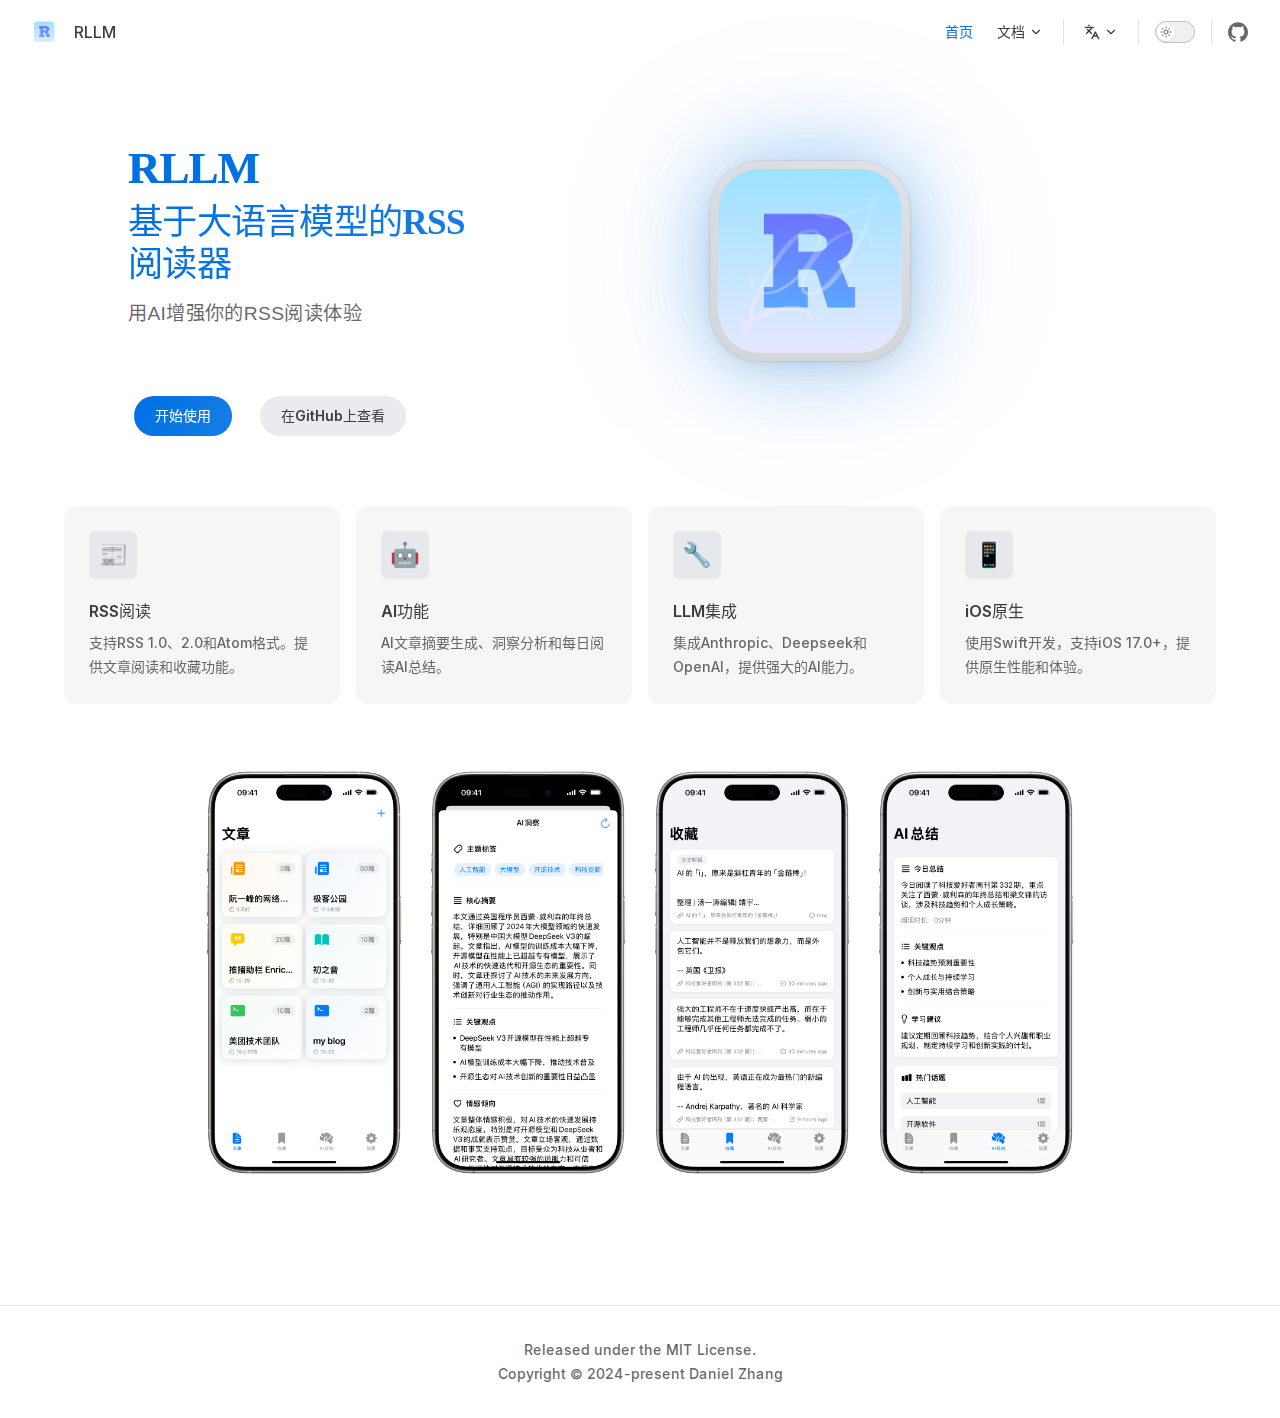
==== commit e9e879ad: "12312" ====
--- a/zh/index.html
+++ b/zh/index.html
@@ -6,21 +6,21 @@
     <title>RLLM</title>
     <meta name="description" content="A LLM-Powered RSS Reader">
     <meta name="generator" content="VitePress v1.5.0">
-    <link rel="preload stylesheet" href="/assets/style.Cpad7OaN.css" as="style">
+    <link rel="preload stylesheet" href="/assets/style.CP6NtCDB.css" as="style">
     <link rel="preload stylesheet" href="/vp-icons.css" as="style">
     
     <script type="module" src="/assets/app.PTLyAn1L.js"></script>
     <link rel="preload" href="/assets/inter-roman-latin.Di8DUHzh.woff2" as="font" type="font/woff2" crossorigin="">
     <link rel="modulepreload" href="/assets/chunks/theme.DXMwKAdC.js">
     <link rel="modulepreload" href="/assets/chunks/framework.P9qPzDnn.js">
-    <link rel="modulepreload" href="/assets/chunks/screenshot3.DSwbtHrI.js">
-    <link rel="modulepreload" href="/assets/zh_index.md.CSJj2JHG.lean.js">
+    <link rel="modulepreload" href="/assets/chunks/screenshot4.CNF_Sp8K.js">
+    <link rel="modulepreload" href="/assets/zh_index.md.CVOElEX1.lean.js">
     <script id="check-dark-mode">(()=>{const e=localStorage.getItem("vitepress-theme-appearance")||"auto",a=window.matchMedia("(prefers-color-scheme: dark)").matches;(!e||e==="auto"?a:e==="dark")&&document.documentElement.classList.add("dark")})();</script>
     <script id="check-mac-os">document.documentElement.classList.toggle("mac",/Mac|iPhone|iPod|iPad/i.test(navigator.platform));</script>
   </head>
   <body>
-    <div id="app"><div class="Layout" data-v-d8b57b2d><!--[--><!--]--><!--[--><span tabindex="-1" data-v-c8291ffa></span><a href="#VPContent" class="VPSkipLink visually-hidden" data-v-c8291ffa> Skip to content </a><!--]--><!----><header class="VPNav" data-v-d8b57b2d data-v-7ad780c2><div class="VPNavBar" data-v-7ad780c2 data-v-9fd4d1dd><div class="wrapper" data-v-9fd4d1dd><div class="container" data-v-9fd4d1dd><div class="title" data-v-9fd4d1dd><div class="VPNavBarTitle" data-v-9fd4d1dd data-v-9f43907a><a class="title" href="/zh/" data-v-9f43907a><!--[--><!--]--><!--[--><!--[--><!--[--><img class="VPImage dark logo" src="/images/icon_dark.png" alt data-v-ab19afbb><!--]--><!--[--><img class="VPImage light logo" src="/images/icon.png" alt data-v-ab19afbb><!--]--><!--]--><!--]--><span data-v-9f43907a>RLLM</span><!--[--><!--]--></a></div></div><div class="content" data-v-9fd4d1dd><div class="content-body" data-v-9fd4d1dd><!--[--><!--]--><div class="VPNavBarSearch search" data-v-9fd4d1dd><!----></div><nav aria-labelledby="main-nav-aria-label" class="VPNavBarMenu menu" data-v-9fd4d1dd data-v-afb2845e><span id="main-nav-aria-label" class="visually-hidden" data-v-afb2845e> Main Navigation </span><!--[--><!--[--><a class="VPLink link VPNavBarMenuLink active" href="/zh/" tabindex="0" data-v-afb2845e data-v-815115f5><!--[--><span data-v-815115f5>首页</span><!--]--></a><!--]--><!--[--><div class="VPFlyout VPNavBarMenuGroup" data-v-afb2845e data-v-bfe7971f><button type="button" class="button" aria-haspopup="true" aria-expanded="false" data-v-bfe7971f><span class="text" data-v-bfe7971f><!----><span data-v-bfe7971f>文档</span><span class="vpi-chevron-down text-icon" data-v-bfe7971f></span></span></button><div class="menu" data-v-bfe7971f><div class="VPMenu" data-v-bfe7971f data-v-20ed86d6><div class="items" data-v-20ed86d6><!--[--><!--[--><div class="VPMenuLink" data-v-20ed86d6 data-v-7eeeb2dc><a class="VPLink link" href="/zh/guide/installation.html" data-v-7eeeb2dc><!--[--><span data-v-7eeeb2dc>安装</span><!--]--></a></div><!--]--><!--[--><div class="VPMenuLink" data-v-20ed86d6 data-v-7eeeb2dc><a class="VPLink link" href="/zh/guide/development.html" data-v-7eeeb2dc><!--[--><span data-v-7eeeb2dc>开发</span><!--]--></a></div><!--]--><!--[--><div class="VPMenuLink" data-v-20ed86d6 data-v-7eeeb2dc><a class="VPLink link" href="/zh/guide/contributing.html" data-v-7eeeb2dc><!--[--><span data-v-7eeeb2dc>贡献</span><!--]--></a></div><!--]--><!--[--><div class="VPMenuLink" data-v-20ed86d6 data-v-7eeeb2dc><a class="VPLink link" href="/zh/guide/faq.html" data-v-7eeeb2dc><!--[--><span data-v-7eeeb2dc>常见问题</span><!--]--></a></div><!--]--><!--]--></div><!--[--><!--]--></div></div></div><!--]--><!--]--></nav><div class="VPFlyout VPNavBarTranslations translations" data-v-9fd4d1dd data-v-acee064b data-v-bfe7971f><button type="button" class="button" aria-haspopup="true" aria-expanded="false" aria-label="Change language" data-v-bfe7971f><span class="text" data-v-bfe7971f><span class="vpi-languages option-icon" data-v-bfe7971f></span><!----><span class="vpi-chevron-down text-icon" data-v-bfe7971f></span></span></button><div class="menu" data-v-bfe7971f><div class="VPMenu" data-v-bfe7971f data-v-20ed86d6><!----><!--[--><!--[--><div class="items" data-v-acee064b><p class="title" data-v-acee064b>简体中文</p><!--[--><div class="VPMenuLink" data-v-acee064b data-v-7eeeb2dc><a class="VPLink link" href="/" data-v-7eeeb2dc><!--[--><span data-v-7eeeb2dc>English</span><!--]--></a></div><!--]--></div><!--]--><!--]--></div></div></div><div class="VPNavBarAppearance appearance" data-v-9fd4d1dd data-v-3f90c1a5><button class="VPSwitch VPSwitchAppearance" type="button" role="switch" title aria-checked="false" data-v-3f90c1a5 data-v-be9742d9 data-v-b4ccac88><span class="check" data-v-b4ccac88><span class="icon" data-v-b4ccac88><!--[--><span class="vpi-sun sun" data-v-be9742d9></span><span class="vpi-moon moon" data-v-be9742d9></span><!--]--></span></span></button></div><div class="VPSocialLinks VPNavBarSocialLinks social-links" data-v-9fd4d1dd data-v-ef6192dc data-v-e71e869c><!--[--><a class="VPSocialLink no-icon" href="https://github.com/DanielZhangyc/RLLM" aria-label="github" target="_blank" rel="noopener" data-v-e71e869c data-v-60a9a2d3><span class="vpi-social-github"></span></a><!--]--></div><div class="VPFlyout VPNavBarExtra extra" data-v-9fd4d1dd data-v-f953d92f data-v-bfe7971f><button type="button" class="button" aria-haspopup="true" aria-expanded="false" aria-label="extra navigation" data-v-bfe7971f><span class="vpi-more-horizontal icon" data-v-bfe7971f></span></button><div class="menu" data-v-bfe7971f><div class="VPMenu" data-v-bfe7971f data-v-20ed86d6><!----><!--[--><!--[--><div class="group translations" data-v-f953d92f><p class="trans-title" data-v-f953d92f>简体中文</p><!--[--><div class="VPMenuLink" data-v-f953d92f data-v-7eeeb2dc><a class="VPLink link" href="/" data-v-7eeeb2dc><!--[--><span data-v-7eeeb2dc>English</span><!--]--></a></div><!--]--></div><div class="group" data-v-f953d92f><div class="item appearance" data-v-f953d92f><p class="label" data-v-f953d92f>Appearance</p><div class="appearance-action" data-v-f953d92f><button class="VPSwitch VPSwitchAppearance" type="button" role="switch" title aria-checked="false" data-v-f953d92f data-v-be9742d9 data-v-b4ccac88><span class="check" data-v-b4ccac88><span class="icon" data-v-b4ccac88><!--[--><span class="vpi-sun sun" data-v-be9742d9></span><span class="vpi-moon moon" data-v-be9742d9></span><!--]--></span></span></button></div></div></div><div class="group" data-v-f953d92f><div class="item social-links" data-v-f953d92f><div class="VPSocialLinks social-links-list" data-v-f953d92f data-v-e71e869c><!--[--><a class="VPSocialLink no-icon" href="https://github.com/DanielZhangyc/RLLM" aria-label="github" target="_blank" rel="noopener" data-v-e71e869c data-v-60a9a2d3><span class="vpi-social-github"></span></a><!--]--></div></div></div><!--]--><!--]--></div></div></div><!--[--><!--]--><button type="button" class="VPNavBarHamburger hamburger" aria-label="mobile navigation" aria-expanded="false" aria-controls="VPNavScreen" data-v-9fd4d1dd data-v-6bee1efd><span class="container" data-v-6bee1efd><span class="top" data-v-6bee1efd></span><span class="middle" data-v-6bee1efd></span><span class="bottom" data-v-6bee1efd></span></span></button></div></div></div></div><div class="divider" data-v-9fd4d1dd><div class="divider-line" data-v-9fd4d1dd></div></div></div><!----></header><!----><!----><div class="VPContent is-home" id="VPContent" data-v-d8b57b2d data-v-9a6c75ad><div class="VPHome" data-v-9a6c75ad data-v-07b1ad08><!--[--><!--]--><div class="VPHero has-image VPHomeHero" data-v-07b1ad08 data-v-b10c5094><div class="container" data-v-b10c5094><div class="main" data-v-b10c5094><!--[--><!--]--><!--[--><h1 class="name" data-v-b10c5094><span class="clip" data-v-b10c5094>RLLM</span></h1><p class="text" data-v-b10c5094>基于大语言模型的RSS阅读器</p><p class="tagline" data-v-b10c5094>用AI增强你的RSS阅读体验</p><!--]--><!--[--><!--]--><div class="actions" data-v-b10c5094><!--[--><div class="action" data-v-b10c5094><a class="VPButton medium brand" href="/zh/guide/installation.html" data-v-b10c5094 data-v-93dc4167>开始使用</a></div><div class="action" data-v-b10c5094><a class="VPButton medium alt" href="https://github.com/DanielZhangyc/RLLM" target="_blank" rel="noreferrer" data-v-b10c5094 data-v-93dc4167>在GitHub上查看</a></div><!--]--></div><!--[--><!--]--></div><div class="image" data-v-b10c5094><div class="image-container" data-v-b10c5094><div class="image-bg" data-v-b10c5094></div><!--[--><!--[--><img class="VPImage image-src" src="/images/icon.png" alt="RLLM" data-v-ab19afbb><!--]--><!--]--></div></div></div></div><!--[--><!--]--><!--[--><!--]--><div class="VPFeatures VPHomeFeatures" data-v-07b1ad08 data-v-b1eea84a><div class="container" data-v-b1eea84a><div class="items" data-v-b1eea84a><!--[--><div class="grid-4 item" data-v-b1eea84a><div class="VPLink no-icon VPFeature" data-v-b1eea84a data-v-bd37d1a2><!--[--><article class="box" data-v-bd37d1a2><div class="icon" data-v-bd37d1a2>📰</div><h2 class="title" data-v-bd37d1a2>RSS阅读</h2><p class="details" data-v-bd37d1a2>支持RSS 1.0、2.0和Atom格式。提供文章阅读和收藏功能。</p><!----></article><!--]--></div></div><div class="grid-4 item" data-v-b1eea84a><div class="VPLink no-icon VPFeature" data-v-b1eea84a data-v-bd37d1a2><!--[--><article class="box" data-v-bd37d1a2><div class="icon" data-v-bd37d1a2>🤖</div><h2 class="title" data-v-bd37d1a2>AI功能</h2><p class="details" data-v-bd37d1a2>AI文章摘要生成、洞察分析和每日阅读AI总结。</p><!----></article><!--]--></div></div><div class="grid-4 item" data-v-b1eea84a><div class="VPLink no-icon VPFeature" data-v-b1eea84a data-v-bd37d1a2><!--[--><article class="box" data-v-bd37d1a2><div class="icon" data-v-bd37d1a2>🔧</div><h2 class="title" data-v-bd37d1a2>LLM集成</h2><p class="details" data-v-bd37d1a2>集成Anthropic、Deepseek和OpenAI，提供强大的AI能力。</p><!----></article><!--]--></div></div><div class="grid-4 item" data-v-b1eea84a><div class="VPLink no-icon VPFeature" data-v-b1eea84a data-v-bd37d1a2><!--[--><article class="box" data-v-bd37d1a2><div class="icon" data-v-bd37d1a2>📱</div><h2 class="title" data-v-bd37d1a2>iOS原生</h2><p class="details" data-v-bd37d1a2>使用Swift开发，支持iOS 17.0+，提供原生性能和体验。</p><!----></article><!--]--></div></div><!--]--></div></div></div><!--[--><!--]--><div class="vp-doc container" style="" data-v-07b1ad08 data-v-c141a4bd><!--[--><div style="position:relative;" data-v-07b1ad08><div><div class="screenshots"><div class="screenshot-wrapper"><img src="/images/screenshot1.png" alt="AI洞察"><div class="caption">AI洞察</div></div><div class="screenshot-wrapper"><img src="/images/screenshot2.png" alt="收藏管理"><div class="caption">收藏管理</div></div><div class="screenshot-wrapper"><img src="/images/screenshot3.png" alt="每日总结"><div class="caption">每日总结</div></div></div></div></div><!--]--></div></div></div><footer class="VPFooter" data-v-d8b57b2d data-v-566314d4><div class="container" data-v-566314d4><p class="message" data-v-566314d4>Released under the MIT License.</p><p class="copyright" data-v-566314d4>Copyright © 2024-present Daniel Zhang</p></div></footer><!--[--><!--]--></div></div>
-    <script>window.__VP_HASH_MAP__=JSON.parse("{\"guide_contributing.md\":\"BEStAheT\",\"guide_development.md\":\"CBvY2f9T\",\"guide_faq.md\":\"CPRUOdHU\",\"guide_installation.md\":\"BeMOd6na\",\"index.md\":\"CGHk2kHa\",\"zh_guide_contributing.md\":\"kDb6ntRq\",\"zh_guide_development.md\":\"BErxWu7p\",\"zh_guide_faq.md\":\"Bleex4-o\",\"zh_guide_installation.md\":\"Dw1jYGjD\",\"zh_index.md\":\"CSJj2JHG\"}");window.__VP_SITE_DATA__=JSON.parse("{\"lang\":\"en-US\",\"dir\":\"ltr\",\"title\":\"RLLM\",\"description\":\"A LLM-Powered RSS Reader\",\"base\":\"/\",\"head\":[],\"router\":{\"prefetchLinks\":true},\"appearance\":true,\"themeConfig\":{\"logo\":{\"light\":\"/images/icon.png\",\"dark\":\"/images/icon_dark.png\"},\"socialLinks\":[{\"icon\":\"github\",\"link\":\"https://github.com/DanielZhangyc/RLLM\"}],\"footer\":{\"message\":\"Released under the MIT License.\",\"copyright\":\"Copyright © 2024-present Daniel Zhang\"}},\"locales\":{\"root\":{\"label\":\"English\",\"lang\":\"en\",\"themeConfig\":{\"nav\":[{\"text\":\"Home\",\"link\":\"/\"},{\"text\":\"Documentation\",\"items\":[{\"text\":\"Installation\",\"link\":\"/guide/installation\"},{\"text\":\"Development\",\"link\":\"/guide/development\"},{\"text\":\"Contributing\",\"link\":\"/guide/contributing\"},{\"text\":\"FAQ\",\"link\":\"/guide/faq\"}]}],\"sidebar\":{\"/guide/\":[{\"text\":\"Guide\",\"items\":[{\"text\":\"Installation\",\"link\":\"/guide/installation\"},{\"text\":\"Development\",\"link\":\"/guide/development\"},{\"text\":\"Contributing\",\"link\":\"/guide/contributing\"},{\"text\":\"FAQ\",\"link\":\"/guide/faq\"}]}]}}},\"zh\":{\"label\":\"简体中文\",\"lang\":\"zh-CN\",\"link\":\"/zh/\",\"themeConfig\":{\"nav\":[{\"text\":\"首页\",\"link\":\"/zh/\"},{\"text\":\"文档\",\"items\":[{\"text\":\"安装\",\"link\":\"/zh/guide/installation\"},{\"text\":\"开发\",\"link\":\"/zh/guide/development\"},{\"text\":\"贡献\",\"link\":\"/zh/guide/contributing\"},{\"text\":\"常见问题\",\"link\":\"/zh/guide/faq\"}]}],\"sidebar\":{\"/zh/guide/\":[{\"text\":\"指南\",\"items\":[{\"text\":\"安装\",\"link\":\"/zh/guide/installation\"},{\"text\":\"开发\",\"link\":\"/zh/guide/development\"},{\"text\":\"贡献\",\"link\":\"/zh/guide/contributing\"},{\"text\":\"常见问题\",\"link\":\"/zh/guide/faq\"}]}]}}}},\"scrollOffset\":134,\"cleanUrls\":false}");</script>
+    <div id="app"><div class="Layout" data-v-d8b57b2d><!--[--><!--]--><!--[--><span tabindex="-1" data-v-c8291ffa></span><a href="#VPContent" class="VPSkipLink visually-hidden" data-v-c8291ffa> Skip to content </a><!--]--><!----><header class="VPNav" data-v-d8b57b2d data-v-7ad780c2><div class="VPNavBar" data-v-7ad780c2 data-v-9fd4d1dd><div class="wrapper" data-v-9fd4d1dd><div class="container" data-v-9fd4d1dd><div class="title" data-v-9fd4d1dd><div class="VPNavBarTitle" data-v-9fd4d1dd data-v-9f43907a><a class="title" href="/zh/" data-v-9f43907a><!--[--><!--]--><!--[--><!--[--><!--[--><img class="VPImage dark logo" src="/images/icon_dark.png" alt data-v-ab19afbb><!--]--><!--[--><img class="VPImage light logo" src="/images/icon.png" alt data-v-ab19afbb><!--]--><!--]--><!--]--><span data-v-9f43907a>RLLM</span><!--[--><!--]--></a></div></div><div class="content" data-v-9fd4d1dd><div class="content-body" data-v-9fd4d1dd><!--[--><!--]--><div class="VPNavBarSearch search" data-v-9fd4d1dd><!----></div><nav aria-labelledby="main-nav-aria-label" class="VPNavBarMenu menu" data-v-9fd4d1dd data-v-afb2845e><span id="main-nav-aria-label" class="visually-hidden" data-v-afb2845e> Main Navigation </span><!--[--><!--[--><a class="VPLink link VPNavBarMenuLink active" href="/zh/" tabindex="0" data-v-afb2845e data-v-815115f5><!--[--><span data-v-815115f5>首页</span><!--]--></a><!--]--><!--[--><div class="VPFlyout VPNavBarMenuGroup" data-v-afb2845e data-v-bfe7971f><button type="button" class="button" aria-haspopup="true" aria-expanded="false" data-v-bfe7971f><span class="text" data-v-bfe7971f><!----><span data-v-bfe7971f>文档</span><span class="vpi-chevron-down text-icon" data-v-bfe7971f></span></span></button><div class="menu" data-v-bfe7971f><div class="VPMenu" data-v-bfe7971f data-v-20ed86d6><div class="items" data-v-20ed86d6><!--[--><!--[--><div class="VPMenuLink" data-v-20ed86d6 data-v-7eeeb2dc><a class="VPLink link" href="/zh/guide/installation.html" data-v-7eeeb2dc><!--[--><span data-v-7eeeb2dc>安装</span><!--]--></a></div><!--]--><!--[--><div class="VPMenuLink" data-v-20ed86d6 data-v-7eeeb2dc><a class="VPLink link" href="/zh/guide/development.html" data-v-7eeeb2dc><!--[--><span data-v-7eeeb2dc>开发</span><!--]--></a></div><!--]--><!--[--><div class="VPMenuLink" data-v-20ed86d6 data-v-7eeeb2dc><a class="VPLink link" href="/zh/guide/contributing.html" data-v-7eeeb2dc><!--[--><span data-v-7eeeb2dc>贡献</span><!--]--></a></div><!--]--><!--[--><div class="VPMenuLink" data-v-20ed86d6 data-v-7eeeb2dc><a class="VPLink link" href="/zh/guide/url-scheme.html" data-v-7eeeb2dc><!--[--><span data-v-7eeeb2dc>URL Scheme</span><!--]--></a></div><!--]--><!--[--><div class="VPMenuLink" data-v-20ed86d6 data-v-7eeeb2dc><a class="VPLink link" href="/zh/guide/faq.html" data-v-7eeeb2dc><!--[--><span data-v-7eeeb2dc>常见问题</span><!--]--></a></div><!--]--><!--]--></div><!--[--><!--]--></div></div></div><!--]--><!--]--></nav><div class="VPFlyout VPNavBarTranslations translations" data-v-9fd4d1dd data-v-acee064b data-v-bfe7971f><button type="button" class="button" aria-haspopup="true" aria-expanded="false" aria-label="Change language" data-v-bfe7971f><span class="text" data-v-bfe7971f><span class="vpi-languages option-icon" data-v-bfe7971f></span><!----><span class="vpi-chevron-down text-icon" data-v-bfe7971f></span></span></button><div class="menu" data-v-bfe7971f><div class="VPMenu" data-v-bfe7971f data-v-20ed86d6><!----><!--[--><!--[--><div class="items" data-v-acee064b><p class="title" data-v-acee064b>简体中文</p><!--[--><div class="VPMenuLink" data-v-acee064b data-v-7eeeb2dc><a class="VPLink link" href="/" data-v-7eeeb2dc><!--[--><span data-v-7eeeb2dc>English</span><!--]--></a></div><!--]--></div><!--]--><!--]--></div></div></div><div class="VPNavBarAppearance appearance" data-v-9fd4d1dd data-v-3f90c1a5><button class="VPSwitch VPSwitchAppearance" type="button" role="switch" title aria-checked="false" data-v-3f90c1a5 data-v-be9742d9 data-v-b4ccac88><span class="check" data-v-b4ccac88><span class="icon" data-v-b4ccac88><!--[--><span class="vpi-sun sun" data-v-be9742d9></span><span class="vpi-moon moon" data-v-be9742d9></span><!--]--></span></span></button></div><div class="VPSocialLinks VPNavBarSocialLinks social-links" data-v-9fd4d1dd data-v-ef6192dc data-v-e71e869c><!--[--><a class="VPSocialLink no-icon" href="https://github.com/DanielZhangyc/RLLM" aria-label="github" target="_blank" rel="noopener" data-v-e71e869c data-v-60a9a2d3><span class="vpi-social-github"></span></a><!--]--></div><div class="VPFlyout VPNavBarExtra extra" data-v-9fd4d1dd data-v-f953d92f data-v-bfe7971f><button type="button" class="button" aria-haspopup="true" aria-expanded="false" aria-label="extra navigation" data-v-bfe7971f><span class="vpi-more-horizontal icon" data-v-bfe7971f></span></button><div class="menu" data-v-bfe7971f><div class="VPMenu" data-v-bfe7971f data-v-20ed86d6><!----><!--[--><!--[--><div class="group translations" data-v-f953d92f><p class="trans-title" data-v-f953d92f>简体中文</p><!--[--><div class="VPMenuLink" data-v-f953d92f data-v-7eeeb2dc><a class="VPLink link" href="/" data-v-7eeeb2dc><!--[--><span data-v-7eeeb2dc>English</span><!--]--></a></div><!--]--></div><div class="group" data-v-f953d92f><div class="item appearance" data-v-f953d92f><p class="label" data-v-f953d92f>Appearance</p><div class="appearance-action" data-v-f953d92f><button class="VPSwitch VPSwitchAppearance" type="button" role="switch" title aria-checked="false" data-v-f953d92f data-v-be9742d9 data-v-b4ccac88><span class="check" data-v-b4ccac88><span class="icon" data-v-b4ccac88><!--[--><span class="vpi-sun sun" data-v-be9742d9></span><span class="vpi-moon moon" data-v-be9742d9></span><!--]--></span></span></button></div></div></div><div class="group" data-v-f953d92f><div class="item social-links" data-v-f953d92f><div class="VPSocialLinks social-links-list" data-v-f953d92f data-v-e71e869c><!--[--><a class="VPSocialLink no-icon" href="https://github.com/DanielZhangyc/RLLM" aria-label="github" target="_blank" rel="noopener" data-v-e71e869c data-v-60a9a2d3><span class="vpi-social-github"></span></a><!--]--></div></div></div><!--]--><!--]--></div></div></div><!--[--><!--]--><button type="button" class="VPNavBarHamburger hamburger" aria-label="mobile navigation" aria-expanded="false" aria-controls="VPNavScreen" data-v-9fd4d1dd data-v-6bee1efd><span class="container" data-v-6bee1efd><span class="top" data-v-6bee1efd></span><span class="middle" data-v-6bee1efd></span><span class="bottom" data-v-6bee1efd></span></span></button></div></div></div></div><div class="divider" data-v-9fd4d1dd><div class="divider-line" data-v-9fd4d1dd></div></div></div><!----></header><!----><!----><div class="VPContent is-home" id="VPContent" data-v-d8b57b2d data-v-9a6c75ad><div class="VPHome" data-v-9a6c75ad data-v-07b1ad08><!--[--><!--]--><div class="VPHero has-image VPHomeHero" data-v-07b1ad08 data-v-b10c5094><div class="container" data-v-b10c5094><div class="main" data-v-b10c5094><!--[--><!--]--><!--[--><h1 class="name" data-v-b10c5094><span class="clip" data-v-b10c5094>RLLM</span></h1><p class="text" data-v-b10c5094>基于大语言模型的RSS阅读器</p><p class="tagline" data-v-b10c5094>用AI增强你的RSS阅读体验</p><!--]--><!--[--><!--]--><div class="actions" data-v-b10c5094><!--[--><div class="action" data-v-b10c5094><a class="VPButton medium brand" href="/zh/guide/installation.html" data-v-b10c5094 data-v-93dc4167>开始使用</a></div><div class="action" data-v-b10c5094><a class="VPButton medium alt" href="https://github.com/DanielZhangyc/RLLM" target="_blank" rel="noreferrer" data-v-b10c5094 data-v-93dc4167>在GitHub上查看</a></div><!--]--></div><!--[--><!--]--></div><div class="image" data-v-b10c5094><div class="image-container" data-v-b10c5094><div class="image-bg" data-v-b10c5094></div><!--[--><!--[--><img class="VPImage image-src" src="/images/icon.png" alt="RLLM" data-v-ab19afbb><!--]--><!--]--></div></div></div></div><!--[--><!--]--><!--[--><!--]--><div class="VPFeatures VPHomeFeatures" data-v-07b1ad08 data-v-b1eea84a><div class="container" data-v-b1eea84a><div class="items" data-v-b1eea84a><!--[--><div class="grid-4 item" data-v-b1eea84a><div class="VPLink no-icon VPFeature" data-v-b1eea84a data-v-bd37d1a2><!--[--><article class="box" data-v-bd37d1a2><div class="icon" data-v-bd37d1a2>📰</div><h2 class="title" data-v-bd37d1a2>RSS阅读</h2><p class="details" data-v-bd37d1a2>支持RSS 1.0、2.0和Atom格式。提供文章阅读和收藏功能。</p><!----></article><!--]--></div></div><div class="grid-4 item" data-v-b1eea84a><div class="VPLink no-icon VPFeature" data-v-b1eea84a data-v-bd37d1a2><!--[--><article class="box" data-v-bd37d1a2><div class="icon" data-v-bd37d1a2>🤖</div><h2 class="title" data-v-bd37d1a2>AI功能</h2><p class="details" data-v-bd37d1a2>AI文章摘要生成、洞察分析和每日阅读AI总结。</p><!----></article><!--]--></div></div><div class="grid-4 item" data-v-b1eea84a><div class="VPLink no-icon VPFeature" data-v-b1eea84a data-v-bd37d1a2><!--[--><article class="box" data-v-bd37d1a2><div class="icon" data-v-bd37d1a2>🔧</div><h2 class="title" data-v-bd37d1a2>LLM集成</h2><p class="details" data-v-bd37d1a2>集成Anthropic、Deepseek和OpenAI，提供强大的AI能力。</p><!----></article><!--]--></div></div><div class="grid-4 item" data-v-b1eea84a><div class="VPLink no-icon VPFeature" data-v-b1eea84a data-v-bd37d1a2><!--[--><article class="box" data-v-bd37d1a2><div class="icon" data-v-bd37d1a2>📱</div><h2 class="title" data-v-bd37d1a2>iOS原生</h2><p class="details" data-v-bd37d1a2>使用Swift开发，支持iOS 17.0+，提供原生性能和体验。</p><!----></article><!--]--></div></div><!--]--></div></div></div><!--[--><!--]--><div class="vp-doc container" style="" data-v-07b1ad08 data-v-c141a4bd><!--[--><div style="position:relative;" data-v-07b1ad08><div><div class="screenshots"><div class="screenshot-wrapper"><img src="/images/screenshot1.png" alt="主页"><div class="caption">主页</div></div><div class="screenshot-wrapper"><img src="/images/screenshot2.png" alt="AI洞察"><div class="caption">AI洞察</div></div><div class="screenshot-wrapper"><img src="/images/screenshot3.png" alt="收藏管理"><div class="caption">收藏管理</div></div><div class="screenshot-wrapper"><img src="/images/screenshot4.png" alt="每日总结"><div class="caption">每日总结</div></div></div></div></div><!--]--></div></div></div><footer class="VPFooter" data-v-d8b57b2d data-v-566314d4><div class="container" data-v-566314d4><p class="message" data-v-566314d4>Released under the MIT License.</p><p class="copyright" data-v-566314d4>Copyright © 2024-present Daniel Zhang</p></div></footer><!--[--><!--]--></div></div>
+    <script>window.__VP_HASH_MAP__=JSON.parse("{\"guide_contributing.md\":\"BEStAheT\",\"guide_development.md\":\"CNXUaZqM\",\"guide_faq.md\":\"CPRUOdHU\",\"guide_installation.md\":\"BeMOd6na\",\"guide_url-scheme.md\":\"CPqVOcYs\",\"index.md\":\"vDHDuz9L\",\"zh_guide_contributing.md\":\"kDb6ntRq\",\"zh_guide_development.md\":\"CcRz5iT1\",\"zh_guide_faq.md\":\"Bleex4-o\",\"zh_guide_installation.md\":\"Dw1jYGjD\",\"zh_guide_url-scheme.md\":\"BMA6dJfY\",\"zh_index.md\":\"CVOElEX1\"}");window.__VP_SITE_DATA__=JSON.parse("{\"lang\":\"en-US\",\"dir\":\"ltr\",\"title\":\"RLLM\",\"description\":\"A LLM-Powered RSS Reader\",\"base\":\"/\",\"head\":[],\"router\":{\"prefetchLinks\":true},\"appearance\":true,\"themeConfig\":{\"logo\":{\"light\":\"/images/icon.png\",\"dark\":\"/images/icon_dark.png\"},\"socialLinks\":[{\"icon\":\"github\",\"link\":\"https://github.com/DanielZhangyc/RLLM\"}],\"footer\":{\"message\":\"Released under the MIT License.\",\"copyright\":\"Copyright © 2024-present Daniel Zhang\"}},\"locales\":{\"root\":{\"label\":\"English\",\"lang\":\"en\",\"themeConfig\":{\"nav\":[{\"text\":\"Home\",\"link\":\"/\"},{\"text\":\"Documentation\",\"items\":[{\"text\":\"Installation\",\"link\":\"/guide/installation\"},{\"text\":\"Development\",\"link\":\"/guide/development\"},{\"text\":\"Contributing\",\"link\":\"/guide/contributing\"},{\"text\":\"URL Scheme\",\"link\":\"/guide/url-scheme\"},{\"text\":\"FAQ\",\"link\":\"/guide/faq\"}]}],\"sidebar\":{\"/guide/\":[{\"text\":\"Guide\",\"items\":[{\"text\":\"Installation\",\"link\":\"/guide/installation\"},{\"text\":\"Development\",\"link\":\"/guide/development\"},{\"text\":\"Contributing\",\"link\":\"/guide/contributing\"},{\"text\":\"URL Scheme\",\"link\":\"/guide/url-scheme\"},{\"text\":\"FAQ\",\"link\":\"/guide/faq\"}]}]}}},\"zh\":{\"label\":\"简体中文\",\"lang\":\"zh-CN\",\"link\":\"/zh/\",\"themeConfig\":{\"nav\":[{\"text\":\"首页\",\"link\":\"/zh/\"},{\"text\":\"文档\",\"items\":[{\"text\":\"安装\",\"link\":\"/zh/guide/installation\"},{\"text\":\"开发\",\"link\":\"/zh/guide/development\"},{\"text\":\"贡献\",\"link\":\"/zh/guide/contributing\"},{\"text\":\"URL Scheme\",\"link\":\"/zh/guide/url-scheme\"},{\"text\":\"常见问题\",\"link\":\"/zh/guide/faq\"}]}],\"sidebar\":{\"/zh/guide/\":[{\"text\":\"指南\",\"items\":[{\"text\":\"安装\",\"link\":\"/zh/guide/installation\"},{\"text\":\"开发\",\"link\":\"/zh/guide/development\"},{\"text\":\"贡献\",\"link\":\"/zh/guide/contributing\"},{\"text\":\"URL Scheme\",\"link\":\"/zh/guide/url-scheme\"},{\"text\":\"常见问题\",\"link\":\"/zh/guide/faq\"}]}]}}}},\"scrollOffset\":134,\"cleanUrls\":false}");</script>
     
   </body>
 </html>--- a/assets/style.CP6NtCDB.css
+++ b/assets/style.CP6NtCDB.css
@@ -0,0 +1 @@
+@import"https://google-fonts.mirrors.sjtug.sjtu.edu.cn/css2?family=Source+Serif+Pro:wght@400;600;700&family=Noto+Serif+SC:wght@400;600;700&family=Noto+Sans+SC:wght@400;500;700&display=swap";@font-face{font-family:Inter;font-style:normal;font-weight:100 900;font-display:swap;src:url(/assets/inter-roman-cyrillic-ext.BBPuwvHQ.woff2) format("woff2");unicode-range:U+0460-052F,U+1C80-1C88,U+20B4,U+2DE0-2DFF,U+A640-A69F,U+FE2E-FE2F}@font-face{font-family:Inter;font-style:normal;font-weight:100 900;font-display:swap;src:url(/assets/inter-roman-cyrillic.C5lxZ8CY.woff2) format("woff2");unicode-range:U+0301,U+0400-045F,U+0490-0491,U+04B0-04B1,U+2116}@font-face{font-family:Inter;font-style:normal;font-weight:100 900;font-display:swap;src:url(/assets/inter-roman-greek-ext.CqjqNYQ-.woff2) format("woff2");unicode-range:U+1F00-1FFF}@font-face{font-family:Inter;font-style:normal;font-weight:100 900;font-display:swap;src:url(/assets/inter-roman-greek.BBVDIX6e.woff2) format("woff2");unicode-range:U+0370-0377,U+037A-037F,U+0384-038A,U+038C,U+038E-03A1,U+03A3-03FF}@font-face{font-family:Inter;font-style:normal;font-weight:100 900;font-display:swap;src:url(/assets/inter-roman-vietnamese.BjW4sHH5.woff2) format("woff2");unicode-range:U+0102-0103,U+0110-0111,U+0128-0129,U+0168-0169,U+01A0-01A1,U+01AF-01B0,U+0300-0301,U+0303-0304,U+0308-0309,U+0323,U+0329,U+1EA0-1EF9,U+20AB}@font-face{font-family:Inter;font-style:normal;font-weight:100 900;font-display:swap;src:url(/assets/inter-roman-latin-ext.4ZJIpNVo.woff2) format("woff2");unicode-range:U+0100-02AF,U+0304,U+0308,U+0329,U+1E00-1E9F,U+1EF2-1EFF,U+2020,U+20A0-20AB,U+20AD-20C0,U+2113,U+2C60-2C7F,U+A720-A7FF}@font-face{font-family:Inter;font-style:normal;font-weight:100 900;font-display:swap;src:url(/assets/inter-roman-latin.Di8DUHzh.woff2) format("woff2");unicode-range:U+0000-00FF,U+0131,U+0152-0153,U+02BB-02BC,U+02C6,U+02DA,U+02DC,U+0304,U+0308,U+0329,U+2000-206F,U+2074,U+20AC,U+2122,U+2191,U+2193,U+2212,U+2215,U+FEFF,U+FFFD}@font-face{font-family:Inter;font-style:italic;font-weight:100 900;font-display:swap;src:url(/assets/inter-italic-cyrillic-ext.r48I6akx.woff2) format("woff2");unicode-range:U+0460-052F,U+1C80-1C88,U+20B4,U+2DE0-2DFF,U+A640-A69F,U+FE2E-FE2F}@font-face{font-family:Inter;font-style:italic;font-weight:100 900;font-display:swap;src:url(/assets/inter-italic-cyrillic.By2_1cv3.woff2) format("woff2");unicode-range:U+0301,U+0400-045F,U+0490-0491,U+04B0-04B1,U+2116}@font-face{font-family:Inter;font-style:italic;font-weight:100 900;font-display:swap;src:url(/assets/inter-italic-greek-ext.1u6EdAuj.woff2) format("woff2");unicode-range:U+1F00-1FFF}@font-face{font-family:Inter;font-style:italic;font-weight:100 900;font-display:swap;src:url(/assets/inter-italic-greek.DJ8dCoTZ.woff2) format("woff2");unicode-range:U+0370-0377,U+037A-037F,U+0384-038A,U+038C,U+038E-03A1,U+03A3-03FF}@font-face{font-family:Inter;font-style:italic;font-weight:100 900;font-display:swap;src:url(/assets/inter-italic-vietnamese.BSbpV94h.woff2) format("woff2");unicode-range:U+0102-0103,U+0110-0111,U+0128-0129,U+0168-0169,U+01A0-01A1,U+01AF-01B0,U+0300-0301,U+0303-0304,U+0308-0309,U+0323,U+0329,U+1EA0-1EF9,U+20AB}@font-face{font-family:Inter;font-style:italic;font-weight:100 900;font-display:swap;src:url(/assets/inter-italic-latin-ext.CN1xVJS-.woff2) format("woff2");unicode-range:U+0100-02AF,U+0304,U+0308,U+0329,U+1E00-1E9F,U+1EF2-1EFF,U+2020,U+20A0-20AB,U+20AD-20C0,U+2113,U+2C60-2C7F,U+A720-A7FF}@font-face{font-family:Inter;font-style:italic;font-weight:100 900;font-display:swap;src:url(/assets/inter-italic-latin.C2AdPX0b.woff2) format("woff2");unicode-range:U+0000-00FF,U+0131,U+0152-0153,U+02BB-02BC,U+02C6,U+02DA,U+02DC,U+0304,U+0308,U+0329,U+2000-206F,U+2074,U+20AC,U+2122,U+2191,U+2193,U+2212,U+2215,U+FEFF,U+FFFD}@font-face{font-family:Punctuation SC;font-weight:400;src:local("PingFang SC Regular"),local("Noto Sans CJK SC"),local("Microsoft YaHei");unicode-range:U+201C,U+201D,U+2018,U+2019,U+2E3A,U+2014,U+2013,U+2026,U+00B7,U+007E,U+002F}@font-face{font-family:Punctuation SC;font-weight:500;src:local("PingFang SC Medium"),local("Noto Sans CJK SC"),local("Microsoft YaHei");unicode-range:U+201C,U+201D,U+2018,U+2019,U+2E3A,U+2014,U+2013,U+2026,U+00B7,U+007E,U+002F}@font-face{font-family:Punctuation SC;font-weight:600;src:local("PingFang SC Semibold"),local("Noto Sans CJK SC Bold"),local("Microsoft YaHei Bold");unicode-range:U+201C,U+201D,U+2018,U+2019,U+2E3A,U+2014,U+2013,U+2026,U+00B7,U+007E,U+002F}@font-face{font-family:Punctuation SC;font-weight:700;src:local("PingFang SC Semibold"),local("Noto Sans CJK SC Bold"),local("Microsoft YaHei Bold");unicode-range:U+201C,U+201D,U+2018,U+2019,U+2E3A,U+2014,U+2013,U+2026,U+00B7,U+007E,U+002F}:root{--vp-c-white: #ffffff;--vp-c-black: #000000;--vp-c-neutral: var(--vp-c-black);--vp-c-neutral-inverse: var(--vp-c-white)}.dark{--vp-c-neutral: var(--vp-c-white);--vp-c-neutral-inverse: var(--vp-c-black)}:root{--vp-c-gray-1: #dddde3;--vp-c-gray-2: #e4e4e9;--vp-c-gray-3: #ebebef;--vp-c-gray-soft: rgba(142, 150, 170, .14);--vp-c-indigo-1: #3451b2;--vp-c-indigo-2: #3a5ccc;--vp-c-indigo-3: #5672cd;--vp-c-indigo-soft: rgba(100, 108, 255, .14);--vp-c-purple-1: #6f42c1;--vp-c-purple-2: #7e4cc9;--vp-c-purple-3: #8e5cd9;--vp-c-purple-soft: rgba(159, 122, 234, .14);--vp-c-green-1: #18794e;--vp-c-green-2: #299764;--vp-c-green-3: #30a46c;--vp-c-green-soft: rgba(16, 185, 129, .14);--vp-c-yellow-1: #915930;--vp-c-yellow-2: #946300;--vp-c-yellow-3: #9f6a00;--vp-c-yellow-soft: rgba(234, 179, 8, .14);--vp-c-red-1: #b8272c;--vp-c-red-2: #d5393e;--vp-c-red-3: #e0575b;--vp-c-red-soft: rgba(244, 63, 94, .14);--vp-c-sponsor: #db2777}.dark{--vp-c-gray-1: #515c67;--vp-c-gray-2: #414853;--vp-c-gray-3: #32363f;--vp-c-gray-soft: rgba(101, 117, 133, .16);--vp-c-indigo-1: #a8b1ff;--vp-c-indigo-2: #5c73e7;--vp-c-indigo-3: #3e63dd;--vp-c-indigo-soft: rgba(100, 108, 255, .16);--vp-c-purple-1: #c8abfa;--vp-c-purple-2: #a879e6;--vp-c-purple-3: #8e5cd9;--vp-c-purple-soft: rgba(159, 122, 234, .16);--vp-c-green-1: #3dd68c;--vp-c-green-2: #30a46c;--vp-c-green-3: #298459;--vp-c-green-soft: rgba(16, 185, 129, .16);--vp-c-yellow-1: #f9b44e;--vp-c-yellow-2: #da8b17;--vp-c-yellow-3: #a46a0a;--vp-c-yellow-soft: rgba(234, 179, 8, .16);--vp-c-red-1: #f66f81;--vp-c-red-2: #f14158;--vp-c-red-3: #b62a3c;--vp-c-red-soft: rgba(244, 63, 94, .16)}:root{--vp-c-bg: #ffffff;--vp-c-bg-alt: #f6f6f7;--vp-c-bg-elv: #ffffff;--vp-c-bg-soft: #f6f6f7}.dark{--vp-c-bg: #1b1b1f;--vp-c-bg-alt: #161618;--vp-c-bg-elv: #202127;--vp-c-bg-soft: #202127}:root{--vp-c-border: #c2c2c4;--vp-c-divider: #e2e2e3;--vp-c-gutter: #e2e2e3}.dark{--vp-c-border: #3c3f44;--vp-c-divider: #2e2e32;--vp-c-gutter: #000000}:root{--vp-c-text-1: rgba(60, 60, 67);--vp-c-text-2: rgba(60, 60, 67, .78);--vp-c-text-3: rgba(60, 60, 67, .56)}.dark{--vp-c-text-1: rgba(255, 255, 245, .86);--vp-c-text-2: rgba(235, 235, 245, .6);--vp-c-text-3: rgba(235, 235, 245, .38)}:root{--vp-c-default-1: var(--vp-c-gray-1);--vp-c-default-2: var(--vp-c-gray-2);--vp-c-default-3: var(--vp-c-gray-3);--vp-c-default-soft: var(--vp-c-gray-soft);--vp-c-brand-1: var(--vp-c-indigo-1);--vp-c-brand-2: var(--vp-c-indigo-2);--vp-c-brand-3: var(--vp-c-indigo-3);--vp-c-brand-soft: var(--vp-c-indigo-soft);--vp-c-brand: var(--vp-c-brand-1);--vp-c-tip-1: var(--vp-c-brand-1);--vp-c-tip-2: var(--vp-c-brand-2);--vp-c-tip-3: var(--vp-c-brand-3);--vp-c-tip-soft: var(--vp-c-brand-soft);--vp-c-note-1: var(--vp-c-brand-1);--vp-c-note-2: var(--vp-c-brand-2);--vp-c-note-3: var(--vp-c-brand-3);--vp-c-note-soft: var(--vp-c-brand-soft);--vp-c-success-1: var(--vp-c-green-1);--vp-c-success-2: var(--vp-c-green-2);--vp-c-success-3: var(--vp-c-green-3);--vp-c-success-soft: var(--vp-c-green-soft);--vp-c-important-1: var(--vp-c-purple-1);--vp-c-important-2: var(--vp-c-purple-2);--vp-c-important-3: var(--vp-c-purple-3);--vp-c-important-soft: var(--vp-c-purple-soft);--vp-c-warning-1: var(--vp-c-yellow-1);--vp-c-warning-2: var(--vp-c-yellow-2);--vp-c-warning-3: var(--vp-c-yellow-3);--vp-c-warning-soft: var(--vp-c-yellow-soft);--vp-c-danger-1: var(--vp-c-red-1);--vp-c-danger-2: var(--vp-c-red-2);--vp-c-danger-3: var(--vp-c-red-3);--vp-c-danger-soft: var(--vp-c-red-soft);--vp-c-caution-1: var(--vp-c-red-1);--vp-c-caution-2: var(--vp-c-red-2);--vp-c-caution-3: var(--vp-c-red-3);--vp-c-caution-soft: var(--vp-c-red-soft)}:root{--vp-font-family-base: "Inter", ui-sans-serif, system-ui, sans-serif, "Apple Color Emoji", "Segoe UI Emoji", "Segoe UI Symbol", "Noto Color Emoji";--vp-font-family-mono: ui-monospace, "Menlo", "Monaco", "Consolas", "Liberation Mono", "Courier New", monospace;font-optical-sizing:auto}:root:where(:lang(zh)){--vp-font-family-base: "Punctuation SC", "Inter", ui-sans-serif, system-ui, sans-serif, "Apple Color Emoji", "Segoe UI Emoji", "Segoe UI Symbol", "Noto Color Emoji"}:root{--vp-shadow-1: 0 1px 2px rgba(0, 0, 0, .04), 0 1px 2px rgba(0, 0, 0, .06);--vp-shadow-2: 0 3px 12px rgba(0, 0, 0, .07), 0 1px 4px rgba(0, 0, 0, .07);--vp-shadow-3: 0 12px 32px rgba(0, 0, 0, .1), 0 2px 6px rgba(0, 0, 0, .08);--vp-shadow-4: 0 14px 44px rgba(0, 0, 0, .12), 0 3px 9px rgba(0, 0, 0, .12);--vp-shadow-5: 0 18px 56px rgba(0, 0, 0, .16), 0 4px 12px rgba(0, 0, 0, .16)}:root{--vp-z-index-footer: 10;--vp-z-index-local-nav: 20;--vp-z-index-nav: 30;--vp-z-index-layout-top: 40;--vp-z-index-backdrop: 50;--vp-z-index-sidebar: 60}@media (min-width: 960px){:root{--vp-z-index-sidebar: 25}}:root{--vp-layout-max-width: 1440px}:root{--vp-header-anchor-symbol: "#"}:root{--vp-code-line-height: 1.7;--vp-code-font-size: .875em;--vp-code-color: var(--vp-c-brand-1);--vp-code-link-color: var(--vp-c-brand-1);--vp-code-link-hover-color: var(--vp-c-brand-2);--vp-code-bg: var(--vp-c-default-soft);--vp-code-block-color: var(--vp-c-text-2);--vp-code-block-bg: var(--vp-c-bg-alt);--vp-code-block-divider-color: var(--vp-c-gutter);--vp-code-lang-color: var(--vp-c-text-3);--vp-code-line-highlight-color: var(--vp-c-default-soft);--vp-code-line-number-color: var(--vp-c-text-3);--vp-code-line-diff-add-color: var(--vp-c-success-soft);--vp-code-line-diff-add-symbol-color: var(--vp-c-success-1);--vp-code-line-diff-remove-color: var(--vp-c-danger-soft);--vp-code-line-diff-remove-symbol-color: var(--vp-c-danger-1);--vp-code-line-warning-color: var(--vp-c-warning-soft);--vp-code-line-error-color: var(--vp-c-danger-soft);--vp-code-copy-code-border-color: var(--vp-c-divider);--vp-code-copy-code-bg: var(--vp-c-bg-soft);--vp-code-copy-code-hover-border-color: var(--vp-c-divider);--vp-code-copy-code-hover-bg: var(--vp-c-bg);--vp-code-copy-code-active-text: var(--vp-c-text-2);--vp-code-copy-copied-text-content: "Copied";--vp-code-tab-divider: var(--vp-code-block-divider-color);--vp-code-tab-text-color: var(--vp-c-text-2);--vp-code-tab-bg: var(--vp-code-block-bg);--vp-code-tab-hover-text-color: var(--vp-c-text-1);--vp-code-tab-active-text-color: var(--vp-c-text-1);--vp-code-tab-active-bar-color: var(--vp-c-brand-1)}:root{--vp-button-brand-border: transparent;--vp-button-brand-text: var(--vp-c-white);--vp-button-brand-bg: var(--vp-c-brand-3);--vp-button-brand-hover-border: transparent;--vp-button-brand-hover-text: var(--vp-c-white);--vp-button-brand-hover-bg: var(--vp-c-brand-2);--vp-button-brand-active-border: transparent;--vp-button-brand-active-text: var(--vp-c-white);--vp-button-brand-active-bg: var(--vp-c-brand-1);--vp-button-alt-border: transparent;--vp-button-alt-text: var(--vp-c-text-1);--vp-button-alt-bg: var(--vp-c-default-3);--vp-button-alt-hover-border: transparent;--vp-button-alt-hover-text: var(--vp-c-text-1);--vp-button-alt-hover-bg: var(--vp-c-default-2);--vp-button-alt-active-border: transparent;--vp-button-alt-active-text: var(--vp-c-text-1);--vp-button-alt-active-bg: var(--vp-c-default-1);--vp-button-sponsor-border: var(--vp-c-text-2);--vp-button-sponsor-text: var(--vp-c-text-2);--vp-button-sponsor-bg: transparent;--vp-button-sponsor-hover-border: var(--vp-c-sponsor);--vp-button-sponsor-hover-text: var(--vp-c-sponsor);--vp-button-sponsor-hover-bg: transparent;--vp-button-sponsor-active-border: var(--vp-c-sponsor);--vp-button-sponsor-active-text: var(--vp-c-sponsor);--vp-button-sponsor-active-bg: transparent}:root{--vp-custom-block-font-size: 14px;--vp-custom-block-code-font-size: 13px;--vp-custom-block-info-border: transparent;--vp-custom-block-info-text: var(--vp-c-text-1);--vp-custom-block-info-bg: var(--vp-c-default-soft);--vp-custom-block-info-code-bg: var(--vp-c-default-soft);--vp-custom-block-note-border: transparent;--vp-custom-block-note-text: var(--vp-c-text-1);--vp-custom-block-note-bg: var(--vp-c-default-soft);--vp-custom-block-note-code-bg: var(--vp-c-default-soft);--vp-custom-block-tip-border: transparent;--vp-custom-block-tip-text: var(--vp-c-text-1);--vp-custom-block-tip-bg: var(--vp-c-tip-soft);--vp-custom-block-tip-code-bg: var(--vp-c-tip-soft);--vp-custom-block-important-border: transparent;--vp-custom-block-important-text: var(--vp-c-text-1);--vp-custom-block-important-bg: var(--vp-c-important-soft);--vp-custom-block-important-code-bg: var(--vp-c-important-soft);--vp-custom-block-warning-border: transparent;--vp-custom-block-warning-text: var(--vp-c-text-1);--vp-custom-block-warning-bg: var(--vp-c-warning-soft);--vp-custom-block-warning-code-bg: var(--vp-c-warning-soft);--vp-custom-block-danger-border: transparent;--vp-custom-block-danger-text: var(--vp-c-text-1);--vp-custom-block-danger-bg: var(--vp-c-danger-soft);--vp-custom-block-danger-code-bg: var(--vp-c-danger-soft);--vp-custom-block-caution-border: transparent;--vp-custom-block-caution-text: var(--vp-c-text-1);--vp-custom-block-caution-bg: var(--vp-c-caution-soft);--vp-custom-block-caution-code-bg: var(--vp-c-caution-soft);--vp-custom-block-details-border: var(--vp-custom-block-info-border);--vp-custom-block-details-text: var(--vp-custom-block-info-text);--vp-custom-block-details-bg: var(--vp-custom-block-info-bg);--vp-custom-block-details-code-bg: var(--vp-custom-block-info-code-bg)}:root{--vp-input-border-color: var(--vp-c-border);--vp-input-bg-color: var(--vp-c-bg-alt);--vp-input-switch-bg-color: var(--vp-c-default-soft)}:root{--vp-nav-height: 64px;--vp-nav-bg-color: var(--vp-c-bg);--vp-nav-screen-bg-color: var(--vp-c-bg);--vp-nav-logo-height: 24px}.hide-nav{--vp-nav-height: 0px}.hide-nav .VPSidebar{--vp-nav-height: 22px}:root{--vp-local-nav-bg-color: var(--vp-c-bg)}:root{--vp-sidebar-width: 272px;--vp-sidebar-bg-color: var(--vp-c-bg-alt)}:root{--vp-backdrop-bg-color: rgba(0, 0, 0, .6)}:root{--vp-home-hero-name-color: var(--vp-c-brand-1);--vp-home-hero-name-background: transparent;--vp-home-hero-image-background-image: none;--vp-home-hero-image-filter: none}:root{--vp-badge-info-border: transparent;--vp-badge-info-text: var(--vp-c-text-2);--vp-badge-info-bg: var(--vp-c-default-soft);--vp-badge-tip-border: transparent;--vp-badge-tip-text: var(--vp-c-tip-1);--vp-badge-tip-bg: var(--vp-c-tip-soft);--vp-badge-warning-border: transparent;--vp-badge-warning-text: var(--vp-c-warning-1);--vp-badge-warning-bg: var(--vp-c-warning-soft);--vp-badge-danger-border: transparent;--vp-badge-danger-text: var(--vp-c-danger-1);--vp-badge-danger-bg: var(--vp-c-danger-soft)}:root{--vp-carbon-ads-text-color: var(--vp-c-text-1);--vp-carbon-ads-poweredby-color: var(--vp-c-text-2);--vp-carbon-ads-bg-color: var(--vp-c-bg-soft);--vp-carbon-ads-hover-text-color: var(--vp-c-brand-1);--vp-carbon-ads-hover-poweredby-color: var(--vp-c-text-1)}:root{--vp-local-search-bg: var(--vp-c-bg);--vp-local-search-result-bg: var(--vp-c-bg);--vp-local-search-result-border: var(--vp-c-divider);--vp-local-search-result-selected-bg: var(--vp-c-bg);--vp-local-search-result-selected-border: var(--vp-c-brand-1);--vp-local-search-highlight-bg: var(--vp-c-brand-1);--vp-local-search-highlight-text: var(--vp-c-neutral-inverse)}@media (prefers-reduced-motion: reduce){*,:before,:after{animation-delay:-1ms!important;animation-duration:1ms!important;animation-iteration-count:1!important;background-attachment:initial!important;scroll-behavior:auto!important;transition-duration:0s!important;transition-delay:0s!important}}*,:before,:after{box-sizing:border-box}html{line-height:1.4;font-size:16px;-webkit-text-size-adjust:100%}html.dark{color-scheme:dark}body{margin:0;width:100%;min-width:320px;min-height:100vh;line-height:24px;font-family:var(--vp-font-family-base);font-size:16px;font-weight:400;color:var(--vp-c-text-1);background-color:var(--vp-c-bg);font-synthesis:style;text-rendering:optimizeLegibility;-webkit-font-smoothing:antialiased;-moz-osx-font-smoothing:grayscale}main{display:block}h1,h2,h3,h4,h5,h6{margin:0;line-height:24px;font-size:16px;font-weight:400}p{margin:0}strong,b{font-weight:600}a,area,button,[role=button],input,label,select,summary,textarea{touch-action:manipulation}a{color:inherit;text-decoration:inherit}ol,ul{list-style:none;margin:0;padding:0}blockquote{margin:0}pre,code,kbd,samp{font-family:var(--vp-font-family-mono)}img,svg,video,canvas,audio,iframe,embed,object{display:block}figure{margin:0}img,video{max-width:100%;height:auto}button,input,optgroup,select,textarea{border:0;padding:0;line-height:inherit;color:inherit}button{padding:0;font-family:inherit;background-color:transparent;background-image:none}button:enabled,[role=button]:enabled{cursor:pointer}button:focus,button:focus-visible{outline:1px dotted;outline:4px auto -webkit-focus-ring-color}button:focus:not(:focus-visible){outline:none!important}input:focus,textarea:focus,select:focus{outline:none}table{border-collapse:collapse}input{background-color:transparent}input:-ms-input-placeholder,textarea:-ms-input-placeholder{color:var(--vp-c-text-3)}input::-ms-input-placeholder,textarea::-ms-input-placeholder{color:var(--vp-c-text-3)}input::placeholder,textarea::placeholder{color:var(--vp-c-text-3)}input::-webkit-outer-spin-button,input::-webkit-inner-spin-button{-webkit-appearance:none;margin:0}input[type=number]{-moz-appearance:textfield}textarea{resize:vertical}select{-webkit-appearance:none}fieldset{margin:0;padding:0}h1,h2,h3,h4,h5,h6,li,p{overflow-wrap:break-word}vite-error-overlay{z-index:9999}mjx-container{overflow-x:auto}mjx-container>svg{display:inline-block;margin:auto}[class^=vpi-],[class*=" vpi-"],.vp-icon{width:1em;height:1em}[class^=vpi-].bg,[class*=" vpi-"].bg,.vp-icon.bg{background-size:100% 100%;background-color:transparent}[class^=vpi-]:not(.bg),[class*=" vpi-"]:not(.bg),.vp-icon:not(.bg){-webkit-mask:var(--icon) no-repeat;mask:var(--icon) no-repeat;-webkit-mask-size:100% 100%;mask-size:100% 100%;background-color:currentColor;color:inherit}.vpi-align-left{--icon: url("data:image/svg+xml,%3Csvg xmlns='http://www.w3.org/2000/svg' fill='none' stroke='currentColor' stroke-linecap='round' stroke-linejoin='round' stroke-width='2' viewBox='0 0 24 24'%3E%3Cpath d='M21 6H3M15 12H3M17 18H3'/%3E%3C/svg%3E")}.vpi-arrow-right,.vpi-arrow-down,.vpi-arrow-left,.vpi-arrow-up{--icon: url("data:image/svg+xml,%3Csvg xmlns='http://www.w3.org/2000/svg' fill='none' stroke='currentColor' stroke-linecap='round' stroke-linejoin='round' stroke-width='2' viewBox='0 0 24 24'%3E%3Cpath d='M5 12h14M12 5l7 7-7 7'/%3E%3C/svg%3E")}.vpi-chevron-right,.vpi-chevron-down,.vpi-chevron-left,.vpi-chevron-up{--icon: url("data:image/svg+xml,%3Csvg xmlns='http://www.w3.org/2000/svg' fill='none' stroke='currentColor' stroke-linecap='round' stroke-linejoin='round' stroke-width='2' viewBox='0 0 24 24'%3E%3Cpath d='m9 18 6-6-6-6'/%3E%3C/svg%3E")}.vpi-chevron-down,.vpi-arrow-down{transform:rotate(90deg)}.vpi-chevron-left,.vpi-arrow-left{transform:rotate(180deg)}.vpi-chevron-up,.vpi-arrow-up{transform:rotate(-90deg)}.vpi-square-pen{--icon: url("data:image/svg+xml,%3Csvg xmlns='http://www.w3.org/2000/svg' fill='none' stroke='currentColor' stroke-linecap='round' stroke-linejoin='round' stroke-width='2' viewBox='0 0 24 24'%3E%3Cpath d='M12 3H5a2 2 0 0 0-2 2v14a2 2 0 0 0 2 2h14a2 2 0 0 0 2-2v-7'/%3E%3Cpath d='M18.375 2.625a2.121 2.121 0 1 1 3 3L12 15l-4 1 1-4Z'/%3E%3C/svg%3E")}.vpi-plus{--icon: url("data:image/svg+xml,%3Csvg xmlns='http://www.w3.org/2000/svg' fill='none' stroke='currentColor' stroke-linecap='round' stroke-linejoin='round' stroke-width='2' viewBox='0 0 24 24'%3E%3Cpath d='M5 12h14M12 5v14'/%3E%3C/svg%3E")}.vpi-sun{--icon: url("data:image/svg+xml,%3Csvg xmlns='http://www.w3.org/2000/svg' fill='none' stroke='currentColor' stroke-linecap='round' stroke-linejoin='round' stroke-width='2' viewBox='0 0 24 24'%3E%3Ccircle cx='12' cy='12' r='4'/%3E%3Cpath d='M12 2v2M12 20v2M4.93 4.93l1.41 1.41M17.66 17.66l1.41 1.41M2 12h2M20 12h2M6.34 17.66l-1.41 1.41M19.07 4.93l-1.41 1.41'/%3E%3C/svg%3E")}.vpi-moon{--icon: url("data:image/svg+xml,%3Csvg xmlns='http://www.w3.org/2000/svg' fill='none' stroke='currentColor' stroke-linecap='round' stroke-linejoin='round' stroke-width='2' viewBox='0 0 24 24'%3E%3Cpath d='M12 3a6 6 0 0 0 9 9 9 9 0 1 1-9-9Z'/%3E%3C/svg%3E")}.vpi-more-horizontal{--icon: url("data:image/svg+xml,%3Csvg xmlns='http://www.w3.org/2000/svg' fill='none' stroke='currentColor' stroke-linecap='round' stroke-linejoin='round' stroke-width='2' viewBox='0 0 24 24'%3E%3Ccircle cx='12' cy='12' r='1'/%3E%3Ccircle cx='19' cy='12' r='1'/%3E%3Ccircle cx='5' cy='12' r='1'/%3E%3C/svg%3E")}.vpi-languages{--icon: url("data:image/svg+xml,%3Csvg xmlns='http://www.w3.org/2000/svg' fill='none' stroke='currentColor' stroke-linecap='round' stroke-linejoin='round' stroke-width='2' viewBox='0 0 24 24'%3E%3Cpath d='m5 8 6 6M4 14l6-6 2-3M2 5h12M7 2h1M22 22l-5-10-5 10M14 18h6'/%3E%3C/svg%3E")}.vpi-heart{--icon: url("data:image/svg+xml,%3Csvg xmlns='http://www.w3.org/2000/svg' fill='none' stroke='currentColor' stroke-linecap='round' stroke-linejoin='round' stroke-width='2' viewBox='0 0 24 24'%3E%3Cpath d='M19 14c1.49-1.46 3-3.21 3-5.5A5.5 5.5 0 0 0 16.5 3c-1.76 0-3 .5-4.5 2-1.5-1.5-2.74-2-4.5-2A5.5 5.5 0 0 0 2 8.5c0 2.3 1.5 4.05 3 5.5l7 7Z'/%3E%3C/svg%3E")}.vpi-search{--icon: url("data:image/svg+xml,%3Csvg xmlns='http://www.w3.org/2000/svg' fill='none' stroke='currentColor' stroke-linecap='round' stroke-linejoin='round' stroke-width='2' viewBox='0 0 24 24'%3E%3Ccircle cx='11' cy='11' r='8'/%3E%3Cpath d='m21 21-4.3-4.3'/%3E%3C/svg%3E")}.vpi-layout-list{--icon: url("data:image/svg+xml,%3Csvg xmlns='http://www.w3.org/2000/svg' fill='none' stroke='currentColor' stroke-linecap='round' stroke-linejoin='round' stroke-width='2' viewBox='0 0 24 24'%3E%3Crect width='7' height='7' x='3' y='3' rx='1'/%3E%3Crect width='7' height='7' x='3' y='14' rx='1'/%3E%3Cpath d='M14 4h7M14 9h7M14 15h7M14 20h7'/%3E%3C/svg%3E")}.vpi-delete{--icon: url("data:image/svg+xml,%3Csvg xmlns='http://www.w3.org/2000/svg' fill='none' stroke='currentColor' stroke-linecap='round' stroke-linejoin='round' stroke-width='2' viewBox='0 0 24 24'%3E%3Cpath d='M20 5H9l-7 7 7 7h11a2 2 0 0 0 2-2V7a2 2 0 0 0-2-2ZM18 9l-6 6M12 9l6 6'/%3E%3C/svg%3E")}.vpi-corner-down-left{--icon: url("data:image/svg+xml,%3Csvg xmlns='http://www.w3.org/2000/svg' fill='none' stroke='currentColor' stroke-linecap='round' stroke-linejoin='round' stroke-width='2' viewBox='0 0 24 24'%3E%3Cpath d='m9 10-5 5 5 5'/%3E%3Cpath d='M20 4v7a4 4 0 0 1-4 4H4'/%3E%3C/svg%3E")}:root{--vp-icon-copy: url("data:image/svg+xml,%3Csvg xmlns='http://www.w3.org/2000/svg' fill='none' stroke='rgba(128,128,128,1)' stroke-linecap='round' stroke-linejoin='round' stroke-width='2' viewBox='0 0 24 24'%3E%3Crect width='8' height='4' x='8' y='2' rx='1' ry='1'/%3E%3Cpath d='M16 4h2a2 2 0 0 1 2 2v14a2 2 0 0 1-2 2H6a2 2 0 0 1-2-2V6a2 2 0 0 1 2-2h2'/%3E%3C/svg%3E");--vp-icon-copied: url("data:image/svg+xml,%3Csvg xmlns='http://www.w3.org/2000/svg' fill='none' stroke='rgba(128,128,128,1)' stroke-linecap='round' stroke-linejoin='round' stroke-width='2' viewBox='0 0 24 24'%3E%3Crect width='8' height='4' x='8' y='2' rx='1' ry='1'/%3E%3Cpath d='M16 4h2a2 2 0 0 1 2 2v14a2 2 0 0 1-2 2H6a2 2 0 0 1-2-2V6a2 2 0 0 1 2-2h2'/%3E%3Cpath d='m9 14 2 2 4-4'/%3E%3C/svg%3E")}.visually-hidden{position:absolute;width:1px;height:1px;white-space:nowrap;clip:rect(0 0 0 0);clip-path:inset(50%);overflow:hidden}.custom-block{border:1px solid transparent;border-radius:8px;padding:16px 16px 8px;line-height:24px;font-size:var(--vp-custom-block-font-size);color:var(--vp-c-text-2)}.custom-block.info{border-color:var(--vp-custom-block-info-border);color:var(--vp-custom-block-info-text);background-color:var(--vp-custom-block-info-bg)}.custom-block.info a,.custom-block.info code{color:var(--vp-c-brand-1)}.custom-block.info a:hover,.custom-block.info a:hover>code{color:var(--vp-c-brand-2)}.custom-block.info code{background-color:var(--vp-custom-block-info-code-bg)}.custom-block.note{border-color:var(--vp-custom-block-note-border);color:var(--vp-custom-block-note-text);background-color:var(--vp-custom-block-note-bg)}.custom-block.note a,.custom-block.note code{color:var(--vp-c-brand-1)}.custom-block.note a:hover,.custom-block.note a:hover>code{color:var(--vp-c-brand-2)}.custom-block.note code{background-color:var(--vp-custom-block-note-code-bg)}.custom-block.tip{border-color:var(--vp-custom-block-tip-border);color:var(--vp-custom-block-tip-text);background-color:var(--vp-custom-block-tip-bg)}.custom-block.tip a,.custom-block.tip code{color:var(--vp-c-tip-1)}.custom-block.tip a:hover,.custom-block.tip a:hover>code{color:var(--vp-c-tip-2)}.custom-block.tip code{background-color:var(--vp-custom-block-tip-code-bg)}.custom-block.important{border-color:var(--vp-custom-block-important-border);color:var(--vp-custom-block-important-text);background-color:var(--vp-custom-block-important-bg)}.custom-block.important a,.custom-block.important code{color:var(--vp-c-important-1)}.custom-block.important a:hover,.custom-block.important a:hover>code{color:var(--vp-c-important-2)}.custom-block.important code{background-color:var(--vp-custom-block-important-code-bg)}.custom-block.warning{border-color:var(--vp-custom-block-warning-border);color:var(--vp-custom-block-warning-text);background-color:var(--vp-custom-block-warning-bg)}.custom-block.warning a,.custom-block.warning code{color:var(--vp-c-warning-1)}.custom-block.warning a:hover,.custom-block.warning a:hover>code{color:var(--vp-c-warning-2)}.custom-block.warning code{background-color:var(--vp-custom-block-warning-code-bg)}.custom-block.danger{border-color:var(--vp-custom-block-danger-border);color:var(--vp-custom-block-danger-text);background-color:var(--vp-custom-block-danger-bg)}.custom-block.danger a,.custom-block.danger code{color:var(--vp-c-danger-1)}.custom-block.danger a:hover,.custom-block.danger a:hover>code{color:var(--vp-c-danger-2)}.custom-block.danger code{background-color:var(--vp-custom-block-danger-code-bg)}.custom-block.caution{border-color:var(--vp-custom-block-caution-border);color:var(--vp-custom-block-caution-text);background-color:var(--vp-custom-block-caution-bg)}.custom-block.caution a,.custom-block.caution code{color:var(--vp-c-caution-1)}.custom-block.caution a:hover,.custom-block.caution a:hover>code{color:var(--vp-c-caution-2)}.custom-block.caution code{background-color:var(--vp-custom-block-caution-code-bg)}.custom-block.details{border-color:var(--vp-custom-block-details-border);color:var(--vp-custom-block-details-text);background-color:var(--vp-custom-block-details-bg)}.custom-block.details a{color:var(--vp-c-brand-1)}.custom-block.details a:hover,.custom-block.details a:hover>code{color:var(--vp-c-brand-2)}.custom-block.details code{background-color:var(--vp-custom-block-details-code-bg)}.custom-block-title{font-weight:600}.custom-block p+p{margin:8px 0}.custom-block.details summary{margin:0 0 8px;font-weight:700;cursor:pointer;-webkit-user-select:none;user-select:none}.custom-block.details summary+p{margin:8px 0}.custom-block a{color:inherit;font-weight:600;text-decoration:underline;text-underline-offset:2px;transition:opacity .25s}.custom-block a:hover{opacity:.75}.custom-block code{font-size:var(--vp-custom-block-code-font-size)}.custom-block.custom-block th,.custom-block.custom-block blockquote>p{font-size:var(--vp-custom-block-font-size);color:inherit}.dark .vp-code span{color:var(--shiki-dark, inherit)}html:not(.dark) .vp-code span{color:var(--shiki-light, inherit)}.vp-code-group{margin-top:16px}.vp-code-group .tabs{position:relative;display:flex;margin-right:-24px;margin-left:-24px;padding:0 12px;background-color:var(--vp-code-tab-bg);overflow-x:auto;overflow-y:hidden;box-shadow:inset 0 -1px var(--vp-code-tab-divider)}@media (min-width: 640px){.vp-code-group .tabs{margin-right:0;margin-left:0;border-radius:8px 8px 0 0}}.vp-code-group .tabs input{position:fixed;opacity:0;pointer-events:none}.vp-code-group .tabs label{position:relative;display:inline-block;border-bottom:1px solid transparent;padding:0 12px;line-height:48px;font-size:14px;font-weight:500;color:var(--vp-code-tab-text-color);white-space:nowrap;cursor:pointer;transition:color .25s}.vp-code-group .tabs label:after{position:absolute;right:8px;bottom:-1px;left:8px;z-index:1;height:2px;border-radius:2px;content:"";background-color:transparent;transition:background-color .25s}.vp-code-group label:hover{color:var(--vp-code-tab-hover-text-color)}.vp-code-group input:checked+label{color:var(--vp-code-tab-active-text-color)}.vp-code-group input:checked+label:after{background-color:var(--vp-code-tab-active-bar-color)}.vp-code-group div[class*=language-],.vp-block{display:none;margin-top:0!important;border-top-left-radius:0!important;border-top-right-radius:0!important}.vp-code-group div[class*=language-].active,.vp-block.active{display:block}.vp-block{padding:20px 24px}.vp-doc h1,.vp-doc h2,.vp-doc h3,.vp-doc h4,.vp-doc h5,.vp-doc h6{position:relative;font-weight:600;outline:none}.vp-doc h1{letter-spacing:-.02em;line-height:40px;font-size:28px}.vp-doc h2{margin:48px 0 16px;border-top:1px solid var(--vp-c-divider);padding-top:24px;letter-spacing:-.02em;line-height:32px;font-size:24px}.vp-doc h3{margin:32px 0 0;letter-spacing:-.01em;line-height:28px;font-size:20px}.vp-doc h4{margin:24px 0 0;letter-spacing:-.01em;line-height:24px;font-size:18px}.vp-doc .header-anchor{position:absolute;top:0;left:0;margin-left:-.87em;font-weight:500;-webkit-user-select:none;user-select:none;opacity:0;text-decoration:none;transition:color .25s,opacity .25s}.vp-doc .header-anchor:before{content:var(--vp-header-anchor-symbol)}.vp-doc h1:hover .header-anchor,.vp-doc h1 .header-anchor:focus,.vp-doc h2:hover .header-anchor,.vp-doc h2 .header-anchor:focus,.vp-doc h3:hover .header-anchor,.vp-doc h3 .header-anchor:focus,.vp-doc h4:hover .header-anchor,.vp-doc h4 .header-anchor:focus,.vp-doc h5:hover .header-anchor,.vp-doc h5 .header-anchor:focus,.vp-doc h6:hover .header-anchor,.vp-doc h6 .header-anchor:focus{opacity:1}@media (min-width: 768px){.vp-doc h1{letter-spacing:-.02em;line-height:40px;font-size:32px}}.vp-doc h2 .header-anchor{top:24px}.vp-doc p,.vp-doc summary{margin:16px 0}.vp-doc p{line-height:28px}.vp-doc blockquote{margin:16px 0;border-left:2px solid var(--vp-c-divider);padding-left:16px;transition:border-color .5s;color:var(--vp-c-text-2)}.vp-doc blockquote>p{margin:0;font-size:16px;transition:color .5s}.vp-doc a{font-weight:500;color:var(--vp-c-brand-1);text-decoration:underline;text-underline-offset:2px;transition:color .25s,opacity .25s}.vp-doc a:hover{color:var(--vp-c-brand-2)}.vp-doc strong{font-weight:600}.vp-doc ul,.vp-doc ol{padding-left:1.25rem;margin:16px 0}.vp-doc ul{list-style:disc}.vp-doc ol{list-style:decimal}.vp-doc li+li{margin-top:8px}.vp-doc li>ol,.vp-doc li>ul{margin:8px 0 0}.vp-doc table{display:block;border-collapse:collapse;margin:20px 0;overflow-x:auto}.vp-doc tr{background-color:var(--vp-c-bg);border-top:1px solid var(--vp-c-divider);transition:background-color .5s}.vp-doc tr:nth-child(2n){background-color:var(--vp-c-bg-soft)}.vp-doc th,.vp-doc td{border:1px solid var(--vp-c-divider);padding:8px 16px}.vp-doc th{text-align:left;font-size:14px;font-weight:600;color:var(--vp-c-text-2);background-color:var(--vp-c-bg-soft)}.vp-doc td{font-size:14px}.vp-doc hr{margin:16px 0;border:none;border-top:1px solid var(--vp-c-divider)}.vp-doc .custom-block{margin:16px 0}.vp-doc .custom-block p{margin:8px 0;line-height:24px}.vp-doc .custom-block p:first-child{margin:0}.vp-doc .custom-block div[class*=language-]{margin:8px 0;border-radius:8px}.vp-doc .custom-block div[class*=language-] code{font-weight:400;background-color:transparent}.vp-doc .custom-block .vp-code-group .tabs{margin:0;border-radius:8px 8px 0 0}.vp-doc :not(pre,h1,h2,h3,h4,h5,h6)>code{font-size:var(--vp-code-font-size);color:var(--vp-code-color)}.vp-doc :not(pre)>code{border-radius:4px;padding:3px 6px;background-color:var(--vp-code-bg);transition:color .25s,background-color .5s}.vp-doc a>code{color:var(--vp-code-link-color)}.vp-doc a:hover>code{color:var(--vp-code-link-hover-color)}.vp-doc h1>code,.vp-doc h2>code,.vp-doc h3>code,.vp-doc h4>code{font-size:.9em}.vp-doc div[class*=language-],.vp-block{position:relative;margin:16px -24px;background-color:var(--vp-code-block-bg);overflow-x:auto;transition:background-color .5s}@media (min-width: 640px){.vp-doc div[class*=language-],.vp-block{border-radius:8px;margin:16px 0}}@media (max-width: 639px){.vp-doc li div[class*=language-]{border-radius:8px 0 0 8px}}.vp-doc div[class*=language-]+div[class*=language-],.vp-doc div[class$=-api]+div[class*=language-],.vp-doc div[class*=language-]+div[class$=-api]>div[class*=language-]{margin-top:-8px}.vp-doc [class*=language-] pre,.vp-doc [class*=language-] code{direction:ltr;text-align:left;white-space:pre;word-spacing:normal;word-break:normal;word-wrap:normal;-moz-tab-size:4;-o-tab-size:4;tab-size:4;-webkit-hyphens:none;-moz-hyphens:none;-ms-hyphens:none;hyphens:none}.vp-doc [class*=language-] pre{position:relative;z-index:1;margin:0;padding:20px 0;background:transparent;overflow-x:auto}.vp-doc [class*=language-] code{display:block;padding:0 24px;width:fit-content;min-width:100%;line-height:var(--vp-code-line-height);font-size:var(--vp-code-font-size);color:var(--vp-code-block-color);transition:color .5s}.vp-doc [class*=language-] code .highlighted{background-color:var(--vp-code-line-highlight-color);transition:background-color .5s;margin:0 -24px;padding:0 24px;width:calc(100% + 48px);display:inline-block}.vp-doc [class*=language-] code .highlighted.error{background-color:var(--vp-code-line-error-color)}.vp-doc [class*=language-] code .highlighted.warning{background-color:var(--vp-code-line-warning-color)}.vp-doc [class*=language-] code .diff{transition:background-color .5s;margin:0 -24px;padding:0 24px;width:calc(100% + 48px);display:inline-block}.vp-doc [class*=language-] code .diff:before{position:absolute;left:10px}.vp-doc [class*=language-] .has-focused-lines .line:not(.has-focus){filter:blur(.095rem);opacity:.4;transition:filter .35s,opacity .35s}.vp-doc [class*=language-] .has-focused-lines .line:not(.has-focus){opacity:.7;transition:filter .35s,opacity .35s}.vp-doc [class*=language-]:hover .has-focused-lines .line:not(.has-focus){filter:blur(0);opacity:1}.vp-doc [class*=language-] code .diff.remove{background-color:var(--vp-code-line-diff-remove-color);opacity:.7}.vp-doc [class*=language-] code .diff.remove:before{content:"-";color:var(--vp-code-line-diff-remove-symbol-color)}.vp-doc [class*=language-] code .diff.add{background-color:var(--vp-code-line-diff-add-color)}.vp-doc [class*=language-] code .diff.add:before{content:"+";color:var(--vp-code-line-diff-add-symbol-color)}.vp-doc div[class*=language-].line-numbers-mode{padding-left:32px}.vp-doc .line-numbers-wrapper{position:absolute;top:0;bottom:0;left:0;z-index:3;border-right:1px solid var(--vp-code-block-divider-color);padding-top:20px;width:32px;text-align:center;font-family:var(--vp-font-family-mono);line-height:var(--vp-code-line-height);font-size:var(--vp-code-font-size);color:var(--vp-code-line-number-color);transition:border-color .5s,color .5s}.vp-doc [class*=language-]>button.copy{direction:ltr;position:absolute;top:12px;right:12px;z-index:3;border:1px solid var(--vp-code-copy-code-border-color);border-radius:4px;width:40px;height:40px;background-color:var(--vp-code-copy-code-bg);opacity:0;cursor:pointer;background-image:var(--vp-icon-copy);background-position:50%;background-size:20px;background-repeat:no-repeat;transition:border-color .25s,background-color .25s,opacity .25s}.vp-doc [class*=language-]:hover>button.copy,.vp-doc [class*=language-]>button.copy:focus{opacity:1}.vp-doc [class*=language-]>button.copy:hover,.vp-doc [class*=language-]>button.copy.copied{border-color:var(--vp-code-copy-code-hover-border-color);background-color:var(--vp-code-copy-code-hover-bg)}.vp-doc [class*=language-]>button.copy.copied,.vp-doc [class*=language-]>button.copy:hover.copied{border-radius:0 4px 4px 0;background-color:var(--vp-code-copy-code-hover-bg);background-image:var(--vp-icon-copied)}.vp-doc [class*=language-]>button.copy.copied:before,.vp-doc [class*=language-]>button.copy:hover.copied:before{position:relative;top:-1px;transform:translate(calc(-100% - 1px));display:flex;justify-content:center;align-items:center;border:1px solid var(--vp-code-copy-code-hover-border-color);border-right:0;border-radius:4px 0 0 4px;padding:0 10px;width:fit-content;height:40px;text-align:center;font-size:12px;font-weight:500;color:var(--vp-code-copy-code-active-text);background-color:var(--vp-code-copy-code-hover-bg);white-space:nowrap;content:var(--vp-code-copy-copied-text-content)}.vp-doc [class*=language-]>span.lang{position:absolute;top:2px;right:8px;z-index:2;font-size:12px;font-weight:500;-webkit-user-select:none;user-select:none;color:var(--vp-code-lang-color);transition:color .4s,opacity .4s}.vp-doc [class*=language-]:hover>button.copy+span.lang,.vp-doc [class*=language-]>button.copy:focus+span.lang{opacity:0}.vp-doc .VPTeamMembers{margin-top:24px}.vp-doc .VPTeamMembers.small.count-1 .container{margin:0!important;max-width:calc((100% - 24px)/2)!important}.vp-doc .VPTeamMembers.small.count-2 .container,.vp-doc .VPTeamMembers.small.count-3 .container{max-width:100%!important}.vp-doc .VPTeamMembers.medium.count-1 .container{margin:0!important;max-width:calc((100% - 24px)/2)!important}:is(.vp-external-link-icon,.vp-doc a[href*="://"],.vp-doc a[target=_blank]):not(.no-icon):after{display:inline-block;margin-top:-1px;margin-left:4px;width:11px;height:11px;background:currentColor;color:var(--vp-c-text-3);flex-shrink:0;--icon: url("data:image/svg+xml, %3Csvg xmlns='http://www.w3.org/2000/svg' viewBox='0 0 24 24' %3E%3Cpath d='M0 0h24v24H0V0z' fill='none' /%3E%3Cpath d='M9 5v2h6.59L4 18.59 5.41 20 17 8.41V15h2V5H9z' /%3E%3C/svg%3E");-webkit-mask-image:var(--icon);mask-image:var(--icon)}.vp-external-link-icon:after{content:""}.external-link-icon-enabled :is(.vp-doc a[href*="://"],.vp-doc a[target=_blank]):after{content:"";color:currentColor}.vp-sponsor{border-radius:16px;overflow:hidden}.vp-sponsor.aside{border-radius:12px}.vp-sponsor-section+.vp-sponsor-section{margin-top:4px}.vp-sponsor-tier{margin:0 0 4px!important;text-align:center;letter-spacing:1px!important;line-height:24px;width:100%;font-weight:600;color:var(--vp-c-text-2);background-color:var(--vp-c-bg-soft)}.vp-sponsor.normal .vp-sponsor-tier{padding:13px 0 11px;font-size:14px}.vp-sponsor.aside .vp-sponsor-tier{padding:9px 0 7px;font-size:12px}.vp-sponsor-grid+.vp-sponsor-tier{margin-top:4px}.vp-sponsor-grid{display:flex;flex-wrap:wrap;gap:4px}.vp-sponsor-grid.xmini .vp-sponsor-grid-link{height:64px}.vp-sponsor-grid.xmini .vp-sponsor-grid-image{max-width:64px;max-height:22px}.vp-sponsor-grid.mini .vp-sponsor-grid-link{height:72px}.vp-sponsor-grid.mini .vp-sponsor-grid-image{max-width:96px;max-height:24px}.vp-sponsor-grid.small .vp-sponsor-grid-link{height:96px}.vp-sponsor-grid.small .vp-sponsor-grid-image{max-width:96px;max-height:24px}.vp-sponsor-grid.medium .vp-sponsor-grid-link{height:112px}.vp-sponsor-grid.medium .vp-sponsor-grid-image{max-width:120px;max-height:36px}.vp-sponsor-grid.big .vp-sponsor-grid-link{height:184px}.vp-sponsor-grid.big .vp-sponsor-grid-image{max-width:192px;max-height:56px}.vp-sponsor-grid[data-vp-grid="2"] .vp-sponsor-grid-item{width:calc((100% - 4px)/2)}.vp-sponsor-grid[data-vp-grid="3"] .vp-sponsor-grid-item{width:calc((100% - 4px * 2) / 3)}.vp-sponsor-grid[data-vp-grid="4"] .vp-sponsor-grid-item{width:calc((100% - 12px)/4)}.vp-sponsor-grid[data-vp-grid="5"] .vp-sponsor-grid-item{width:calc((100% - 16px)/5)}.vp-sponsor-grid[data-vp-grid="6"] .vp-sponsor-grid-item{width:calc((100% - 4px * 5) / 6)}.vp-sponsor-grid-item{flex-shrink:0;width:100%;background-color:var(--vp-c-bg-soft);transition:background-color .25s}.vp-sponsor-grid-item:hover{background-color:var(--vp-c-default-soft)}.vp-sponsor-grid-item:hover .vp-sponsor-grid-image{filter:grayscale(0) invert(0)}.vp-sponsor-grid-item.empty:hover{background-color:var(--vp-c-bg-soft)}.dark .vp-sponsor-grid-item:hover{background-color:var(--vp-c-white)}.dark .vp-sponsor-grid-item.empty:hover{background-color:var(--vp-c-bg-soft)}.vp-sponsor-grid-link{display:flex}.vp-sponsor-grid-box{display:flex;justify-content:center;align-items:center;width:100%}.vp-sponsor-grid-image{max-width:100%;filter:grayscale(1);transition:filter .25s}.dark .vp-sponsor-grid-image{filter:grayscale(1) invert(1)}.VPBadge{display:inline-block;margin-left:2px;border:1px solid transparent;border-radius:12px;padding:0 10px;line-height:22px;font-size:12px;font-weight:500;transform:translateY(-2px)}.VPBadge.small{padding:0 6px;line-height:18px;font-size:10px;transform:translateY(-8px)}.VPDocFooter .VPBadge{display:none}.vp-doc h1>.VPBadge{margin-top:4px;vertical-align:top}.vp-doc h2>.VPBadge{margin-top:3px;padding:0 8px;vertical-align:top}.vp-doc h3>.VPBadge{vertical-align:middle}.vp-doc h4>.VPBadge,.vp-doc h5>.VPBadge,.vp-doc h6>.VPBadge{vertical-align:middle;line-height:18px}.VPBadge.info{border-color:var(--vp-badge-info-border);color:var(--vp-badge-info-text);background-color:var(--vp-badge-info-bg)}.VPBadge.tip{border-color:var(--vp-badge-tip-border);color:var(--vp-badge-tip-text);background-color:var(--vp-badge-tip-bg)}.VPBadge.warning{border-color:var(--vp-badge-warning-border);color:var(--vp-badge-warning-text);background-color:var(--vp-badge-warning-bg)}.VPBadge.danger{border-color:var(--vp-badge-danger-border);color:var(--vp-badge-danger-text);background-color:var(--vp-badge-danger-bg)}.VPBackdrop[data-v-54a304ca]{position:fixed;top:0;right:0;bottom:0;left:0;z-index:var(--vp-z-index-backdrop);background:var(--vp-backdrop-bg-color);transition:opacity .5s}.VPBackdrop.fade-enter-from[data-v-54a304ca],.VPBackdrop.fade-leave-to[data-v-54a304ca]{opacity:0}.VPBackdrop.fade-leave-active[data-v-54a304ca]{transition-duration:.25s}@media (min-width: 1280px){.VPBackdrop[data-v-54a304ca]{display:none}}.NotFound[data-v-6ff51ddd]{padding:64px 24px 96px;text-align:center}@media (min-width: 768px){.NotFound[data-v-6ff51ddd]{padding:96px 32px 168px}}.code[data-v-6ff51ddd]{line-height:64px;font-size:64px;font-weight:600}.title[data-v-6ff51ddd]{padding-top:12px;letter-spacing:2px;line-height:20px;font-size:20px;font-weight:700}.divider[data-v-6ff51ddd]{margin:24px auto 18px;width:64px;height:1px;background-color:var(--vp-c-divider)}.quote[data-v-6ff51ddd]{margin:0 auto;max-width:256px;font-size:14px;font-weight:500;color:var(--vp-c-text-2)}.action[data-v-6ff51ddd]{padding-top:20px}.link[data-v-6ff51ddd]{display:inline-block;border:1px solid var(--vp-c-brand-1);border-radius:16px;padding:3px 16px;font-size:14px;font-weight:500;color:var(--vp-c-brand-1);transition:border-color .25s,color .25s}.link[data-v-6ff51ddd]:hover{border-color:var(--vp-c-brand-2);color:var(--vp-c-brand-2)}.root[data-v-53c99d69]{position:relative;z-index:1}.nested[data-v-53c99d69]{padding-right:16px;padding-left:16px}.outline-link[data-v-53c99d69]{display:block;line-height:32px;font-size:14px;font-weight:400;color:var(--vp-c-text-2);white-space:nowrap;overflow:hidden;text-overflow:ellipsis;transition:color .5s}.outline-link[data-v-53c99d69]:hover,.outline-link.active[data-v-53c99d69]{color:var(--vp-c-text-1);transition:color .25s}.outline-link.nested[data-v-53c99d69]{padding-left:13px}.VPDocAsideOutline[data-v-f610f197]{display:none}.VPDocAsideOutline.has-outline[data-v-f610f197]{display:block}.content[data-v-f610f197]{position:relative;border-left:1px solid var(--vp-c-divider);padding-left:16px;font-size:13px;font-weight:500}.outline-marker[data-v-f610f197]{position:absolute;top:32px;left:-1px;z-index:0;opacity:0;width:2px;border-radius:2px;height:18px;background-color:var(--vp-c-brand-1);transition:top .25s cubic-bezier(0,1,.5,1),background-color .5s,opacity .25s}.outline-title[data-v-f610f197]{line-height:32px;font-size:14px;font-weight:600}.VPDocAside[data-v-cb998dce]{display:flex;flex-direction:column;flex-grow:1}.spacer[data-v-cb998dce]{flex-grow:1}.VPDocAside[data-v-cb998dce] .spacer+.VPDocAsideSponsors,.VPDocAside[data-v-cb998dce] .spacer+.VPDocAsideCarbonAds{margin-top:24px}.VPDocAside[data-v-cb998dce] .VPDocAsideSponsors+.VPDocAsideCarbonAds{margin-top:16px}.VPLastUpdated[data-v-1bb0c8a8]{line-height:24px;font-size:14px;font-weight:500;color:var(--vp-c-text-2)}@media (min-width: 640px){.VPLastUpdated[data-v-1bb0c8a8]{line-height:32px;font-size:14px;font-weight:500}}.VPDocFooter[data-v-1bcd8184]{margin-top:64px}.edit-info[data-v-1bcd8184]{padding-bottom:18px}@media (min-width: 640px){.edit-info[data-v-1bcd8184]{display:flex;justify-content:space-between;align-items:center;padding-bottom:14px}}.edit-link-button[data-v-1bcd8184]{display:flex;align-items:center;border:0;line-height:32px;font-size:14px;font-weight:500;color:var(--vp-c-brand-1);transition:color .25s}.edit-link-button[data-v-1bcd8184]:hover{color:var(--vp-c-brand-2)}.edit-link-icon[data-v-1bcd8184]{margin-right:8px}.prev-next[data-v-1bcd8184]{border-top:1px solid var(--vp-c-divider);padding-top:24px;display:grid;grid-row-gap:8px}@media (min-width: 640px){.prev-next[data-v-1bcd8184]{grid-template-columns:repeat(2,1fr);grid-column-gap:16px}}.pager-link[data-v-1bcd8184]{display:block;border:1px solid var(--vp-c-divider);border-radius:8px;padding:11px 16px 13px;width:100%;height:100%;transition:border-color .25s}.pager-link[data-v-1bcd8184]:hover{border-color:var(--vp-c-brand-1)}.pager-link.next[data-v-1bcd8184]{margin-left:auto;text-align:right}.desc[data-v-1bcd8184]{display:block;line-height:20px;font-size:12px;font-weight:500;color:var(--vp-c-text-2)}.title[data-v-1bcd8184]{display:block;line-height:20px;font-size:14px;font-weight:500;color:var(--vp-c-brand-1);transition:color .25s}.VPDoc[data-v-e6f2a212]{padding:32px 24px 96px;width:100%}@media (min-width: 768px){.VPDoc[data-v-e6f2a212]{padding:48px 32px 128px}}@media (min-width: 960px){.VPDoc[data-v-e6f2a212]{padding:48px 32px 0}.VPDoc:not(.has-sidebar) .container[data-v-e6f2a212]{display:flex;justify-content:center;max-width:992px}.VPDoc:not(.has-sidebar) .content[data-v-e6f2a212]{max-width:752px}}@media (min-width: 1280px){.VPDoc .container[data-v-e6f2a212]{display:flex;justify-content:center}.VPDoc .aside[data-v-e6f2a212]{display:block}}@media (min-width: 1440px){.VPDoc:not(.has-sidebar) .content[data-v-e6f2a212]{max-width:784px}.VPDoc:not(.has-sidebar) .container[data-v-e6f2a212]{max-width:1104px}}.container[data-v-e6f2a212]{margin:0 auto;width:100%}.aside[data-v-e6f2a212]{position:relative;display:none;order:2;flex-grow:1;padding-left:32px;width:100%;max-width:256px}.left-aside[data-v-e6f2a212]{order:1;padding-left:unset;padding-right:32px}.aside-container[data-v-e6f2a212]{position:fixed;top:0;padding-top:calc(var(--vp-nav-height) + var(--vp-layout-top-height, 0px) + var(--vp-doc-top-height, 0px) + 48px);width:224px;height:100vh;overflow-x:hidden;overflow-y:auto;scrollbar-width:none}.aside-container[data-v-e6f2a212]::-webkit-scrollbar{display:none}.aside-curtain[data-v-e6f2a212]{position:fixed;bottom:0;z-index:10;width:224px;height:32px;background:linear-gradient(transparent,var(--vp-c-bg) 70%)}.aside-content[data-v-e6f2a212]{display:flex;flex-direction:column;min-height:calc(100vh - (var(--vp-nav-height) + var(--vp-layout-top-height, 0px) + 48px));padding-bottom:32px}.content[data-v-e6f2a212]{position:relative;margin:0 auto;width:100%}@media (min-width: 960px){.content[data-v-e6f2a212]{padding:0 32px 128px}}@media (min-width: 1280px){.content[data-v-e6f2a212]{order:1;margin:0;min-width:640px}}.content-container[data-v-e6f2a212]{margin:0 auto}.VPDoc.has-aside .content-container[data-v-e6f2a212]{max-width:688px}.VPButton[data-v-93dc4167]{display:inline-block;border:1px solid transparent;text-align:center;font-weight:600;white-space:nowrap;transition:color .25s,border-color .25s,background-color .25s}.VPButton[data-v-93dc4167]:active{transition:color .1s,border-color .1s,background-color .1s}.VPButton.medium[data-v-93dc4167]{border-radius:20px;padding:0 20px;line-height:38px;font-size:14px}.VPButton.big[data-v-93dc4167]{border-radius:24px;padding:0 24px;line-height:46px;font-size:16px}.VPButton.brand[data-v-93dc4167]{border-color:var(--vp-button-brand-border);color:var(--vp-button-brand-text);background-color:var(--vp-button-brand-bg)}.VPButton.brand[data-v-93dc4167]:hover{border-color:var(--vp-button-brand-hover-border);color:var(--vp-button-brand-hover-text);background-color:var(--vp-button-brand-hover-bg)}.VPButton.brand[data-v-93dc4167]:active{border-color:var(--vp-button-brand-active-border);color:var(--vp-button-brand-active-text);background-color:var(--vp-button-brand-active-bg)}.VPButton.alt[data-v-93dc4167]{border-color:var(--vp-button-alt-border);color:var(--vp-button-alt-text);background-color:var(--vp-button-alt-bg)}.VPButton.alt[data-v-93dc4167]:hover{border-color:var(--vp-button-alt-hover-border);color:var(--vp-button-alt-hover-text);background-color:var(--vp-button-alt-hover-bg)}.VPButton.alt[data-v-93dc4167]:active{border-color:var(--vp-button-alt-active-border);color:var(--vp-button-alt-active-text);background-color:var(--vp-button-alt-active-bg)}.VPButton.sponsor[data-v-93dc4167]{border-color:var(--vp-button-sponsor-border);color:var(--vp-button-sponsor-text);background-color:var(--vp-button-sponsor-bg)}.VPButton.sponsor[data-v-93dc4167]:hover{border-color:var(--vp-button-sponsor-hover-border);color:var(--vp-button-sponsor-hover-text);background-color:var(--vp-button-sponsor-hover-bg)}.VPButton.sponsor[data-v-93dc4167]:active{border-color:var(--vp-button-sponsor-active-border);color:var(--vp-button-sponsor-active-text);background-color:var(--vp-button-sponsor-active-bg)}html:not(.dark) .VPImage.dark[data-v-ab19afbb]{display:none}.dark .VPImage.light[data-v-ab19afbb]{display:none}.VPHero[data-v-b10c5094]{margin-top:calc((var(--vp-nav-height) + var(--vp-layout-top-height, 0px)) * -1);padding:calc(var(--vp-nav-height) + var(--vp-layout-top-height, 0px) + 48px) 24px 48px}@media (min-width: 640px){.VPHero[data-v-b10c5094]{padding:calc(var(--vp-nav-height) + var(--vp-layout-top-height, 0px) + 80px) 48px 64px}}@media (min-width: 960px){.VPHero[data-v-b10c5094]{padding:calc(var(--vp-nav-height) + var(--vp-layout-top-height, 0px) + 80px) 64px 64px}}.container[data-v-b10c5094]{display:flex;flex-direction:column;margin:0 auto;max-width:1152px}@media (min-width: 960px){.container[data-v-b10c5094]{flex-direction:row}}.main[data-v-b10c5094]{position:relative;z-index:10;order:2;flex-grow:1;flex-shrink:0}.VPHero.has-image .container[data-v-b10c5094]{text-align:center}@media (min-width: 960px){.VPHero.has-image .container[data-v-b10c5094]{text-align:left}}@media (min-width: 960px){.main[data-v-b10c5094]{order:1;width:calc((100% / 3) * 2)}.VPHero.has-image .main[data-v-b10c5094]{max-width:592px}}.name[data-v-b10c5094],.text[data-v-b10c5094]{max-width:392px;letter-spacing:-.4px;line-height:40px;font-size:32px;font-weight:700;white-space:pre-wrap}.VPHero.has-image .name[data-v-b10c5094],.VPHero.has-image .text[data-v-b10c5094]{margin:0 auto}.name[data-v-b10c5094]{color:var(--vp-home-hero-name-color)}.clip[data-v-b10c5094]{background:var(--vp-home-hero-name-background);-webkit-background-clip:text;background-clip:text;-webkit-text-fill-color:var(--vp-home-hero-name-color)}@media (min-width: 640px){.name[data-v-b10c5094],.text[data-v-b10c5094]{max-width:576px;line-height:56px;font-size:48px}}@media (min-width: 960px){.name[data-v-b10c5094],.text[data-v-b10c5094]{line-height:64px;font-size:56px}.VPHero.has-image .name[data-v-b10c5094],.VPHero.has-image .text[data-v-b10c5094]{margin:0}}.tagline[data-v-b10c5094]{padding-top:8px;max-width:392px;line-height:28px;font-size:18px;font-weight:500;white-space:pre-wrap;color:var(--vp-c-text-2)}.VPHero.has-image .tagline[data-v-b10c5094]{margin:0 auto}@media (min-width: 640px){.tagline[data-v-b10c5094]{padding-top:12px;max-width:576px;line-height:32px;font-size:20px}}@media (min-width: 960px){.tagline[data-v-b10c5094]{line-height:36px;font-size:24px}.VPHero.has-image .tagline[data-v-b10c5094]{margin:0}}.actions[data-v-b10c5094]{display:flex;flex-wrap:wrap;margin:-6px;padding-top:24px}.VPHero.has-image .actions[data-v-b10c5094]{justify-content:center}@media (min-width: 640px){.actions[data-v-b10c5094]{padding-top:32px}}@media (min-width: 960px){.VPHero.has-image .actions[data-v-b10c5094]{justify-content:flex-start}}.action[data-v-b10c5094]{flex-shrink:0;padding:6px}.image[data-v-b10c5094]{order:1;margin:-76px -24px -48px}@media (min-width: 640px){.image[data-v-b10c5094]{margin:-108px -24px -48px}}@media (min-width: 960px){.image[data-v-b10c5094]{flex-grow:1;order:2;margin:0;min-height:100%}}.image-container[data-v-b10c5094]{position:relative;margin:0 auto;width:320px;height:320px}@media (min-width: 640px){.image-container[data-v-b10c5094]{width:392px;height:392px}}@media (min-width: 960px){.image-container[data-v-b10c5094]{display:flex;justify-content:center;align-items:center;width:100%;height:100%;transform:translate(-32px,-32px)}}.image-bg[data-v-b10c5094]{position:absolute;top:50%;left:50%;border-radius:50%;width:192px;height:192px;background-image:var(--vp-home-hero-image-background-image);filter:var(--vp-home-hero-image-filter);transform:translate(-50%,-50%)}@media (min-width: 640px){.image-bg[data-v-b10c5094]{width:256px;height:256px}}@media (min-width: 960px){.image-bg[data-v-b10c5094]{width:320px;height:320px}}[data-v-b10c5094] .image-src{position:absolute;top:50%;left:50%;max-width:192px;max-height:192px;transform:translate(-50%,-50%)}@media (min-width: 640px){[data-v-b10c5094] .image-src{max-width:256px;max-height:256px}}@media (min-width: 960px){[data-v-b10c5094] .image-src{max-width:320px;max-height:320px}}.VPFeature[data-v-bd37d1a2]{display:block;border:1px solid var(--vp-c-bg-soft);border-radius:12px;height:100%;background-color:var(--vp-c-bg-soft);transition:border-color .25s,background-color .25s}.VPFeature.link[data-v-bd37d1a2]:hover{border-color:var(--vp-c-brand-1)}.box[data-v-bd37d1a2]{display:flex;flex-direction:column;padding:24px;height:100%}.box[data-v-bd37d1a2]>.VPImage{margin-bottom:20px}.icon[data-v-bd37d1a2]{display:flex;justify-content:center;align-items:center;margin-bottom:20px;border-radius:6px;background-color:var(--vp-c-default-soft);width:48px;height:48px;font-size:24px;transition:background-color .25s}.title[data-v-bd37d1a2]{line-height:24px;font-size:16px;font-weight:600}.details[data-v-bd37d1a2]{flex-grow:1;padding-top:8px;line-height:24px;font-size:14px;font-weight:500;color:var(--vp-c-text-2)}.link-text[data-v-bd37d1a2]{padding-top:8px}.link-text-value[data-v-bd37d1a2]{display:flex;align-items:center;font-size:14px;font-weight:500;color:var(--vp-c-brand-1)}.link-text-icon[data-v-bd37d1a2]{margin-left:6px}.VPFeatures[data-v-b1eea84a]{position:relative;padding:0 24px}@media (min-width: 640px){.VPFeatures[data-v-b1eea84a]{padding:0 48px}}@media (min-width: 960px){.VPFeatures[data-v-b1eea84a]{padding:0 64px}}.container[data-v-b1eea84a]{margin:0 auto;max-width:1152px}.items[data-v-b1eea84a]{display:flex;flex-wrap:wrap;margin:-8px}.item[data-v-b1eea84a]{padding:8px;width:100%}@media (min-width: 640px){.item.grid-2[data-v-b1eea84a],.item.grid-4[data-v-b1eea84a],.item.grid-6[data-v-b1eea84a]{width:50%}}@media (min-width: 768px){.item.grid-2[data-v-b1eea84a],.item.grid-4[data-v-b1eea84a]{width:50%}.item.grid-3[data-v-b1eea84a],.item.grid-6[data-v-b1eea84a]{width:calc(100% / 3)}}@media (min-width: 960px){.item.grid-4[data-v-b1eea84a]{width:25%}}.container[data-v-c141a4bd]{margin:auto;width:100%;max-width:1280px;padding:0 24px}@media (min-width: 640px){.container[data-v-c141a4bd]{padding:0 48px}}@media (min-width: 960px){.container[data-v-c141a4bd]{width:100%;padding:0 64px}}.vp-doc[data-v-c141a4bd] .VPHomeSponsors,.vp-doc[data-v-c141a4bd] .VPTeamPage{margin-left:var(--vp-offset, calc(50% - 50vw) );margin-right:var(--vp-offset, calc(50% - 50vw) )}.vp-doc[data-v-c141a4bd] .VPHomeSponsors h2{border-top:none;letter-spacing:normal}.vp-doc[data-v-c141a4bd] .VPHomeSponsors a,.vp-doc[data-v-c141a4bd] .VPTeamPage a{text-decoration:none}.VPHome[data-v-07b1ad08]{margin-bottom:96px}@media (min-width: 768px){.VPHome[data-v-07b1ad08]{margin-bottom:128px}}.VPContent[data-v-9a6c75ad]{flex-grow:1;flex-shrink:0;margin:var(--vp-layout-top-height, 0px) auto 0;width:100%}.VPContent.is-home[data-v-9a6c75ad]{width:100%;max-width:100%}.VPContent.has-sidebar[data-v-9a6c75ad]{margin:0}@media (min-width: 960px){.VPContent[data-v-9a6c75ad]{padding-top:var(--vp-nav-height)}.VPContent.has-sidebar[data-v-9a6c75ad]{margin:var(--vp-layout-top-height, 0px) 0 0;padding-left:var(--vp-sidebar-width)}}@media (min-width: 1440px){.VPContent.has-sidebar[data-v-9a6c75ad]{padding-right:calc((100vw - var(--vp-layout-max-width)) / 2);padding-left:calc((100vw - var(--vp-layout-max-width)) / 2 + var(--vp-sidebar-width))}}.VPFooter[data-v-566314d4]{position:relative;z-index:var(--vp-z-index-footer);border-top:1px solid var(--vp-c-gutter);padding:32px 24px;background-color:var(--vp-c-bg)}.VPFooter.has-sidebar[data-v-566314d4]{display:none}.VPFooter[data-v-566314d4] a{text-decoration-line:underline;text-underline-offset:2px;transition:color .25s}.VPFooter[data-v-566314d4] a:hover{color:var(--vp-c-text-1)}@media (min-width: 768px){.VPFooter[data-v-566314d4]{padding:32px}}.container[data-v-566314d4]{margin:0 auto;max-width:var(--vp-layout-max-width);text-align:center}.message[data-v-566314d4],.copyright[data-v-566314d4]{line-height:24px;font-size:14px;font-weight:500;color:var(--vp-c-text-2)}.VPLocalNavOutlineDropdown[data-v-883964e0]{padding:12px 20px 11px}@media (min-width: 960px){.VPLocalNavOutlineDropdown[data-v-883964e0]{padding:12px 36px 11px}}.VPLocalNavOutlineDropdown button[data-v-883964e0]{display:block;font-size:12px;font-weight:500;line-height:24px;color:var(--vp-c-text-2);transition:color .5s;position:relative}.VPLocalNavOutlineDropdown button[data-v-883964e0]:hover{color:var(--vp-c-text-1);transition:color .25s}.VPLocalNavOutlineDropdown button.open[data-v-883964e0]{color:var(--vp-c-text-1)}.icon[data-v-883964e0]{display:inline-block;vertical-align:middle;margin-left:2px;font-size:14px;transform:rotate(0);transition:transform .25s}@media (min-width: 960px){.VPLocalNavOutlineDropdown button[data-v-883964e0]{font-size:14px}.icon[data-v-883964e0]{font-size:16px}}.open>.icon[data-v-883964e0]{transform:rotate(90deg)}.items[data-v-883964e0]{position:absolute;top:40px;right:16px;left:16px;display:grid;gap:1px;border:1px solid var(--vp-c-border);border-radius:8px;background-color:var(--vp-c-gutter);max-height:calc(var(--vp-vh, 100vh) - 86px);overflow:hidden auto;box-shadow:var(--vp-shadow-3)}@media (min-width: 960px){.items[data-v-883964e0]{right:auto;left:calc(var(--vp-sidebar-width) + 32px);width:320px}}.header[data-v-883964e0]{background-color:var(--vp-c-bg-soft)}.top-link[data-v-883964e0]{display:block;padding:0 16px;line-height:48px;font-size:14px;font-weight:500;color:var(--vp-c-brand-1)}.outline[data-v-883964e0]{padding:8px 0;background-color:var(--vp-c-bg-soft)}.flyout-enter-active[data-v-883964e0]{transition:all .2s ease-out}.flyout-leave-active[data-v-883964e0]{transition:all .15s ease-in}.flyout-enter-from[data-v-883964e0],.flyout-leave-to[data-v-883964e0]{opacity:0;transform:translateY(-16px)}.VPLocalNav[data-v-2488c25a]{position:sticky;top:0;left:0;z-index:var(--vp-z-index-local-nav);border-bottom:1px solid var(--vp-c-gutter);padding-top:var(--vp-layout-top-height, 0px);width:100%;background-color:var(--vp-local-nav-bg-color)}.VPLocalNav.fixed[data-v-2488c25a]{position:fixed}@media (min-width: 960px){.VPLocalNav[data-v-2488c25a]{top:var(--vp-nav-height)}.VPLocalNav.has-sidebar[data-v-2488c25a]{padding-left:var(--vp-sidebar-width)}.VPLocalNav.empty[data-v-2488c25a]{display:none}}@media (min-width: 1280px){.VPLocalNav[data-v-2488c25a]{display:none}}@media (min-width: 1440px){.VPLocalNav.has-sidebar[data-v-2488c25a]{padding-left:calc((100vw - var(--vp-layout-max-width)) / 2 + var(--vp-sidebar-width))}}.container[data-v-2488c25a]{display:flex;justify-content:space-between;align-items:center}.menu[data-v-2488c25a]{display:flex;align-items:center;padding:12px 24px 11px;line-height:24px;font-size:12px;font-weight:500;color:var(--vp-c-text-2);transition:color .5s}.menu[data-v-2488c25a]:hover{color:var(--vp-c-text-1);transition:color .25s}@media (min-width: 768px){.menu[data-v-2488c25a]{padding:0 32px}}@media (min-width: 960px){.menu[data-v-2488c25a]{display:none}}.menu-icon[data-v-2488c25a]{margin-right:8px;font-size:14px}.VPOutlineDropdown[data-v-2488c25a]{padding:12px 24px 11px}@media (min-width: 768px){.VPOutlineDropdown[data-v-2488c25a]{padding:12px 32px 11px}}.VPSwitch[data-v-b4ccac88]{position:relative;border-radius:11px;display:block;width:40px;height:22px;flex-shrink:0;border:1px solid var(--vp-input-border-color);background-color:var(--vp-input-switch-bg-color);transition:border-color .25s!important}.VPSwitch[data-v-b4ccac88]:hover{border-color:var(--vp-c-brand-1)}.check[data-v-b4ccac88]{position:absolute;top:1px;left:1px;width:18px;height:18px;border-radius:50%;background-color:var(--vp-c-neutral-inverse);box-shadow:var(--vp-shadow-1);transition:transform .25s!important}.icon[data-v-b4ccac88]{position:relative;display:block;width:18px;height:18px;border-radius:50%;overflow:hidden}.icon[data-v-b4ccac88] [class^=vpi-]{position:absolute;top:3px;left:3px;width:12px;height:12px;color:var(--vp-c-text-2)}.dark .icon[data-v-b4ccac88] [class^=vpi-]{color:var(--vp-c-text-1);transition:opacity .25s!important}.sun[data-v-be9742d9]{opacity:1}.moon[data-v-be9742d9],.dark .sun[data-v-be9742d9]{opacity:0}.dark .moon[data-v-be9742d9]{opacity:1}.dark .VPSwitchAppearance[data-v-be9742d9] .check{transform:translate(18px)}.VPNavBarAppearance[data-v-3f90c1a5]{display:none}@media (min-width: 1280px){.VPNavBarAppearance[data-v-3f90c1a5]{display:flex;align-items:center}}.VPMenuGroup+.VPMenuLink[data-v-7eeeb2dc]{margin:12px -12px 0;border-top:1px solid var(--vp-c-divider);padding:12px 12px 0}.link[data-v-7eeeb2dc]{display:block;border-radius:6px;padding:0 12px;line-height:32px;font-size:14px;font-weight:500;color:var(--vp-c-text-1);white-space:nowrap;transition:background-color .25s,color .25s}.link[data-v-7eeeb2dc]:hover{color:var(--vp-c-brand-1);background-color:var(--vp-c-default-soft)}.link.active[data-v-7eeeb2dc]{color:var(--vp-c-brand-1)}.VPMenuGroup[data-v-a6b0397c]{margin:12px -12px 0;border-top:1px solid var(--vp-c-divider);padding:12px 12px 0}.VPMenuGroup[data-v-a6b0397c]:first-child{margin-top:0;border-top:0;padding-top:0}.VPMenuGroup+.VPMenuGroup[data-v-a6b0397c]{margin-top:12px;border-top:1px solid var(--vp-c-divider)}.title[data-v-a6b0397c]{padding:0 12px;line-height:32px;font-size:14px;font-weight:600;color:var(--vp-c-text-2);white-space:nowrap;transition:color .25s}.VPMenu[data-v-20ed86d6]{border-radius:12px;padding:12px;min-width:128px;border:1px solid var(--vp-c-divider);background-color:var(--vp-c-bg-elv);box-shadow:var(--vp-shadow-3);transition:background-color .5s;max-height:calc(100vh - var(--vp-nav-height));overflow-y:auto}.VPMenu[data-v-20ed86d6] .group{margin:0 -12px;padding:0 12px 12px}.VPMenu[data-v-20ed86d6] .group+.group{border-top:1px solid var(--vp-c-divider);padding:11px 12px 12px}.VPMenu[data-v-20ed86d6] .group:last-child{padding-bottom:0}.VPMenu[data-v-20ed86d6] .group+.item{border-top:1px solid var(--vp-c-divider);padding:11px 16px 0}.VPMenu[data-v-20ed86d6] .item{padding:0 16px;white-space:nowrap}.VPMenu[data-v-20ed86d6] .label{flex-grow:1;line-height:28px;font-size:12px;font-weight:500;color:var(--vp-c-text-2);transition:color .5s}.VPMenu[data-v-20ed86d6] .action{padding-left:24px}.VPFlyout[data-v-bfe7971f]{position:relative}.VPFlyout[data-v-bfe7971f]:hover{color:var(--vp-c-brand-1);transition:color .25s}.VPFlyout:hover .text[data-v-bfe7971f]{color:var(--vp-c-text-2)}.VPFlyout:hover .icon[data-v-bfe7971f]{fill:var(--vp-c-text-2)}.VPFlyout.active .text[data-v-bfe7971f]{color:var(--vp-c-brand-1)}.VPFlyout.active:hover .text[data-v-bfe7971f]{color:var(--vp-c-brand-2)}.button[aria-expanded=false]+.menu[data-v-bfe7971f]{opacity:0;visibility:hidden;transform:translateY(0)}.VPFlyout:hover .menu[data-v-bfe7971f],.button[aria-expanded=true]+.menu[data-v-bfe7971f]{opacity:1;visibility:visible;transform:translateY(0)}.button[data-v-bfe7971f]{display:flex;align-items:center;padding:0 12px;height:var(--vp-nav-height);color:var(--vp-c-text-1);transition:color .5s}.text[data-v-bfe7971f]{display:flex;align-items:center;line-height:var(--vp-nav-height);font-size:14px;font-weight:500;color:var(--vp-c-text-1);transition:color .25s}.option-icon[data-v-bfe7971f]{margin-right:0;font-size:16px}.text-icon[data-v-bfe7971f]{margin-left:4px;font-size:14px}.icon[data-v-bfe7971f]{font-size:20px;transition:fill .25s}.menu[data-v-bfe7971f]{position:absolute;top:calc(var(--vp-nav-height) / 2 + 20px);right:0;opacity:0;visibility:hidden;transition:opacity .25s,visibility .25s,transform .25s}.VPSocialLink[data-v-60a9a2d3]{display:flex;justify-content:center;align-items:center;width:36px;height:36px;color:var(--vp-c-text-2);transition:color .5s}.VPSocialLink[data-v-60a9a2d3]:hover{color:var(--vp-c-text-1);transition:color .25s}.VPSocialLink[data-v-60a9a2d3]>svg,.VPSocialLink[data-v-60a9a2d3]>[class^=vpi-social-]{width:20px;height:20px;fill:currentColor}.VPSocialLinks[data-v-e71e869c]{display:flex;justify-content:center}.VPNavBarExtra[data-v-f953d92f]{display:none;margin-right:-12px}@media (min-width: 768px){.VPNavBarExtra[data-v-f953d92f]{display:block}}@media (min-width: 1280px){.VPNavBarExtra[data-v-f953d92f]{display:none}}.trans-title[data-v-f953d92f]{padding:0 24px 0 12px;line-height:32px;font-size:14px;font-weight:700;color:var(--vp-c-text-1)}.item.appearance[data-v-f953d92f],.item.social-links[data-v-f953d92f]{display:flex;align-items:center;padding:0 12px}.item.appearance[data-v-f953d92f]{min-width:176px}.appearance-action[data-v-f953d92f]{margin-right:-2px}.social-links-list[data-v-f953d92f]{margin:-4px -8px}.VPNavBarHamburger[data-v-6bee1efd]{display:flex;justify-content:center;align-items:center;width:48px;height:var(--vp-nav-height)}@media (min-width: 768px){.VPNavBarHamburger[data-v-6bee1efd]{display:none}}.container[data-v-6bee1efd]{position:relative;width:16px;height:14px;overflow:hidden}.VPNavBarHamburger:hover .top[data-v-6bee1efd]{top:0;left:0;transform:translate(4px)}.VPNavBarHamburger:hover .middle[data-v-6bee1efd]{top:6px;left:0;transform:translate(0)}.VPNavBarHamburger:hover .bottom[data-v-6bee1efd]{top:12px;left:0;transform:translate(8px)}.VPNavBarHamburger.active .top[data-v-6bee1efd]{top:6px;transform:translate(0) rotate(225deg)}.VPNavBarHamburger.active .middle[data-v-6bee1efd]{top:6px;transform:translate(16px)}.VPNavBarHamburger.active .bottom[data-v-6bee1efd]{top:6px;transform:translate(0) rotate(135deg)}.VPNavBarHamburger.active:hover .top[data-v-6bee1efd],.VPNavBarHamburger.active:hover .middle[data-v-6bee1efd],.VPNavBarHamburger.active:hover .bottom[data-v-6bee1efd]{background-color:var(--vp-c-text-2);transition:top .25s,background-color .25s,transform .25s}.top[data-v-6bee1efd],.middle[data-v-6bee1efd],.bottom[data-v-6bee1efd]{position:absolute;width:16px;height:2px;background-color:var(--vp-c-text-1);transition:top .25s,background-color .5s,transform .25s}.top[data-v-6bee1efd]{top:0;left:0;transform:translate(0)}.middle[data-v-6bee1efd]{top:6px;left:0;transform:translate(8px)}.bottom[data-v-6bee1efd]{top:12px;left:0;transform:translate(4px)}.VPNavBarMenuLink[data-v-815115f5]{display:flex;align-items:center;padding:0 12px;line-height:var(--vp-nav-height);font-size:14px;font-weight:500;color:var(--vp-c-text-1);transition:color .25s}.VPNavBarMenuLink.active[data-v-815115f5],.VPNavBarMenuLink[data-v-815115f5]:hover{color:var(--vp-c-brand-1)}.VPNavBarMenu[data-v-afb2845e]{display:none}@media (min-width: 768px){.VPNavBarMenu[data-v-afb2845e]{display:flex}}/*! @docsearch/css 3.8.2 | MIT License | © Algolia, Inc. and contributors | https://docsearch.algolia.com */:root{--docsearch-primary-color:#5468ff;--docsearch-text-color:#1c1e21;--docsearch-spacing:12px;--docsearch-icon-stroke-width:1.4;--docsearch-highlight-color:var(--docsearch-primary-color);--docsearch-muted-color:#969faf;--docsearch-container-background:rgba(101,108,133,.8);--docsearch-logo-color:#5468ff;--docsearch-modal-width:560px;--docsearch-modal-height:600px;--docsearch-modal-background:#f5f6f7;--docsearch-modal-shadow:inset 1px 1px 0 0 hsla(0,0%,100%,.5),0 3px 8px 0 #555a64;--docsearch-searchbox-height:56px;--docsearch-searchbox-background:#ebedf0;--docsearch-searchbox-focus-background:#fff;--docsearch-searchbox-shadow:inset 0 0 0 2px var(--docsearch-primary-color);--docsearch-hit-height:56px;--docsearch-hit-color:#444950;--docsearch-hit-active-color:#fff;--docsearch-hit-background:#fff;--docsearch-hit-shadow:0 1px 3px 0 #d4d9e1;--docsearch-key-gradient:linear-gradient(-225deg,#d5dbe4,#f8f8f8);--docsearch-key-shadow:inset 0 -2px 0 0 #cdcde6,inset 0 0 1px 1px #fff,0 1px 2px 1px rgba(30,35,90,.4);--docsearch-key-pressed-shadow:inset 0 -2px 0 0 #cdcde6,inset 0 0 1px 1px #fff,0 1px 1px 0 rgba(30,35,90,.4);--docsearch-footer-height:44px;--docsearch-footer-background:#fff;--docsearch-footer-shadow:0 -1px 0 0 #e0e3e8,0 -3px 6px 0 rgba(69,98,155,.12)}html[data-theme=dark]{--docsearch-text-color:#f5f6f7;--docsearch-container-background:rgba(9,10,17,.8);--docsearch-modal-background:#15172a;--docsearch-modal-shadow:inset 1px 1px 0 0 #2c2e40,0 3px 8px 0 #000309;--docsearch-searchbox-background:#090a11;--docsearch-searchbox-focus-background:#000;--docsearch-hit-color:#bec3c9;--docsearch-hit-shadow:none;--docsearch-hit-background:#090a11;--docsearch-key-gradient:linear-gradient(-26.5deg,#565872,#31355b);--docsearch-key-shadow:inset 0 -2px 0 0 #282d55,inset 0 0 1px 1px #51577d,0 2px 2px 0 rgba(3,4,9,.3);--docsearch-key-pressed-shadow:inset 0 -2px 0 0 #282d55,inset 0 0 1px 1px #51577d,0 1px 1px 0 #0304094d;--docsearch-footer-background:#1e2136;--docsearch-footer-shadow:inset 0 1px 0 0 rgba(73,76,106,.5),0 -4px 8px 0 rgba(0,0,0,.2);--docsearch-logo-color:#fff;--docsearch-muted-color:#7f8497}.DocSearch-Button{align-items:center;background:var(--docsearch-searchbox-background);border:0;border-radius:40px;color:var(--docsearch-muted-color);cursor:pointer;display:flex;font-weight:500;height:36px;justify-content:space-between;margin:0 0 0 16px;padding:0 8px;-webkit-user-select:none;user-select:none}.DocSearch-Button:active,.DocSearch-Button:focus,.DocSearch-Button:hover{background:var(--docsearch-searchbox-focus-background);box-shadow:var(--docsearch-searchbox-shadow);color:var(--docsearch-text-color);outline:none}.DocSearch-Button-Container{align-items:center;display:flex}.DocSearch-Search-Icon{stroke-width:1.6}.DocSearch-Button .DocSearch-Search-Icon{color:var(--docsearch-text-color)}.DocSearch-Button-Placeholder{font-size:1rem;padding:0 12px 0 6px}.DocSearch-Button-Keys{display:flex;min-width:calc(40px + .8em)}.DocSearch-Button-Key{align-items:center;background:var(--docsearch-key-gradient);border:0;border-radius:3px;box-shadow:var(--docsearch-key-shadow);color:var(--docsearch-muted-color);display:flex;height:18px;justify-content:center;margin-right:.4em;padding:0 0 2px;position:relative;top:-1px;width:20px}.DocSearch-Button-Key--pressed{box-shadow:var(--docsearch-key-pressed-shadow);transform:translate3d(0,1px,0)}@media (max-width:768px){.DocSearch-Button-Keys,.DocSearch-Button-Placeholder{display:none}}.DocSearch--active{overflow:hidden!important}.DocSearch-Container,.DocSearch-Container *{box-sizing:border-box}.DocSearch-Container{background-color:var(--docsearch-container-background);height:100vh;left:0;position:fixed;top:0;width:100vw;z-index:200}.DocSearch-Container a{text-decoration:none}.DocSearch-Link{-webkit-appearance:none;-moz-appearance:none;appearance:none;background:none;border:0;color:var(--docsearch-highlight-color);cursor:pointer;font:inherit;margin:0;padding:0}.DocSearch-Modal{background:var(--docsearch-modal-background);border-radius:6px;box-shadow:var(--docsearch-modal-shadow);flex-direction:column;margin:60px auto auto;max-width:var(--docsearch-modal-width);position:relative}.DocSearch-SearchBar{display:flex;padding:var(--docsearch-spacing) var(--docsearch-spacing) 0}.DocSearch-Form{align-items:center;background:var(--docsearch-searchbox-focus-background);border-radius:4px;box-shadow:var(--docsearch-searchbox-shadow);display:flex;height:var(--docsearch-searchbox-height);margin:0;padding:0 var(--docsearch-spacing);position:relative;width:100%}.DocSearch-Input{-webkit-appearance:none;-moz-appearance:none;appearance:none;background:transparent;border:0;color:var(--docsearch-text-color);flex:1;font:inherit;font-size:1.2em;height:100%;outline:none;padding:0 0 0 8px;width:80%}.DocSearch-Input::placeholder{color:var(--docsearch-muted-color);opacity:1}.DocSearch-Input::-webkit-search-cancel-button,.DocSearch-Input::-webkit-search-decoration,.DocSearch-Input::-webkit-search-results-button,.DocSearch-Input::-webkit-search-results-decoration{display:none}.DocSearch-LoadingIndicator,.DocSearch-MagnifierLabel,.DocSearch-Reset{margin:0;padding:0}.DocSearch-MagnifierLabel,.DocSearch-Reset{align-items:center;color:var(--docsearch-highlight-color);display:flex;justify-content:center}.DocSearch-Container--Stalled .DocSearch-MagnifierLabel,.DocSearch-LoadingIndicator{display:none}.DocSearch-Container--Stalled .DocSearch-LoadingIndicator{align-items:center;color:var(--docsearch-highlight-color);display:flex;justify-content:center}@media screen and (prefers-reduced-motion:reduce){.DocSearch-Reset{animation:none;-webkit-appearance:none;-moz-appearance:none;appearance:none;background:none;border:0;border-radius:50%;color:var(--docsearch-icon-color);cursor:pointer;right:0;stroke-width:var(--docsearch-icon-stroke-width)}}.DocSearch-Reset{animation:fade-in .1s ease-in forwards;-webkit-appearance:none;-moz-appearance:none;appearance:none;background:none;border:0;border-radius:50%;color:var(--docsearch-icon-color);cursor:pointer;padding:2px;right:0;stroke-width:var(--docsearch-icon-stroke-width)}.DocSearch-Reset[hidden]{display:none}.DocSearch-Reset:hover{color:var(--docsearch-highlight-color)}.DocSearch-LoadingIndicator svg,.DocSearch-MagnifierLabel svg{height:24px;width:24px}.DocSearch-Cancel{display:none}.DocSearch-Dropdown{max-height:calc(var(--docsearch-modal-height) - var(--docsearch-searchbox-height) - var(--docsearch-spacing) - var(--docsearch-footer-height));min-height:var(--docsearch-spacing);overflow-y:auto;overflow-y:overlay;padding:0 var(--docsearch-spacing);scrollbar-color:var(--docsearch-muted-color) var(--docsearch-modal-background);scrollbar-width:thin}.DocSearch-Dropdown::-webkit-scrollbar{width:12px}.DocSearch-Dropdown::-webkit-scrollbar-track{background:transparent}.DocSearch-Dropdown::-webkit-scrollbar-thumb{background-color:var(--docsearch-muted-color);border:3px solid var(--docsearch-modal-background);border-radius:20px}.DocSearch-Dropdown ul{list-style:none;margin:0;padding:0}.DocSearch-Label{font-size:.75em;line-height:1.6em}.DocSearch-Help,.DocSearch-Label{color:var(--docsearch-muted-color)}.DocSearch-Help{font-size:.9em;margin:0;-webkit-user-select:none;user-select:none}.DocSearch-Title{font-size:1.2em}.DocSearch-Logo a{display:flex}.DocSearch-Logo svg{color:var(--docsearch-logo-color);margin-left:8px}.DocSearch-Hits:last-of-type{margin-bottom:24px}.DocSearch-Hits mark{background:none;color:var(--docsearch-highlight-color)}.DocSearch-HitsFooter{color:var(--docsearch-muted-color);display:flex;font-size:.85em;justify-content:center;margin-bottom:var(--docsearch-spacing);padding:var(--docsearch-spacing)}.DocSearch-HitsFooter a{border-bottom:1px solid;color:inherit}.DocSearch-Hit{border-radius:4px;display:flex;padding-bottom:4px;position:relative}@media screen and (prefers-reduced-motion:reduce){.DocSearch-Hit--deleting{transition:none}}.DocSearch-Hit--deleting{opacity:0;transition:all .25s linear}@media screen and (prefers-reduced-motion:reduce){.DocSearch-Hit--favoriting{transition:none}}.DocSearch-Hit--favoriting{transform:scale(0);transform-origin:top center;transition:all .25s linear;transition-delay:.25s}.DocSearch-Hit a{background:var(--docsearch-hit-background);border-radius:4px;box-shadow:var(--docsearch-hit-shadow);display:block;padding-left:var(--docsearch-spacing);width:100%}.DocSearch-Hit-source{background:var(--docsearch-modal-background);color:var(--docsearch-highlight-color);font-size:.85em;font-weight:600;line-height:32px;margin:0 -4px;padding:8px 4px 0;position:sticky;top:0;z-index:10}.DocSearch-Hit-Tree{color:var(--docsearch-muted-color);height:var(--docsearch-hit-height);opacity:.5;stroke-width:var(--docsearch-icon-stroke-width);width:24px}.DocSearch-Hit[aria-selected=true] a{background-color:var(--docsearch-highlight-color)}.DocSearch-Hit[aria-selected=true] mark{text-decoration:underline}.DocSearch-Hit-Container{align-items:center;color:var(--docsearch-hit-color);display:flex;flex-direction:row;height:var(--docsearch-hit-height);padding:0 var(--docsearch-spacing) 0 0}.DocSearch-Hit-icon{height:20px;width:20px}.DocSearch-Hit-action,.DocSearch-Hit-icon{color:var(--docsearch-muted-color);stroke-width:var(--docsearch-icon-stroke-width)}.DocSearch-Hit-action{align-items:center;display:flex;height:22px;width:22px}.DocSearch-Hit-action svg{display:block;height:18px;width:18px}.DocSearch-Hit-action+.DocSearch-Hit-action{margin-left:6px}.DocSearch-Hit-action-button{-webkit-appearance:none;-moz-appearance:none;appearance:none;background:none;border:0;border-radius:50%;color:inherit;cursor:pointer;padding:2px}svg.DocSearch-Hit-Select-Icon{display:none}.DocSearch-Hit[aria-selected=true] .DocSearch-Hit-Select-Icon{display:block}.DocSearch-Hit-action-button:focus,.DocSearch-Hit-action-button:hover{background:#0003;transition:background-color .1s ease-in}@media screen and (prefers-reduced-motion:reduce){.DocSearch-Hit-action-button:focus,.DocSearch-Hit-action-button:hover{transition:none}}.DocSearch-Hit-action-button:focus path,.DocSearch-Hit-action-button:hover path{fill:#fff}.DocSearch-Hit-content-wrapper{display:flex;flex:1 1 auto;flex-direction:column;font-weight:500;justify-content:center;line-height:1.2em;margin:0 8px;overflow-x:hidden;position:relative;text-overflow:ellipsis;white-space:nowrap;width:80%}.DocSearch-Hit-title{font-size:.9em}.DocSearch-Hit-path{color:var(--docsearch-muted-color);font-size:.75em}.DocSearch-Hit[aria-selected=true] .DocSearch-Hit-Tree,.DocSearch-Hit[aria-selected=true] .DocSearch-Hit-action,.DocSearch-Hit[aria-selected=true] .DocSearch-Hit-icon,.DocSearch-Hit[aria-selected=true] .DocSearch-Hit-path,.DocSearch-Hit[aria-selected=true] .DocSearch-Hit-text,.DocSearch-Hit[aria-selected=true] .DocSearch-Hit-title,.DocSearch-Hit[aria-selected=true] mark{color:var(--docsearch-hit-active-color)!important}@media screen and (prefers-reduced-motion:reduce){.DocSearch-Hit-action-button:focus,.DocSearch-Hit-action-button:hover{background:#0003;transition:none}}.DocSearch-ErrorScreen,.DocSearch-NoResults,.DocSearch-StartScreen{font-size:.9em;margin:0 auto;padding:36px 0;text-align:center;width:80%}.DocSearch-Screen-Icon{color:var(--docsearch-muted-color);padding-bottom:12px}.DocSearch-NoResults-Prefill-List{display:inline-block;padding-bottom:24px;text-align:left}.DocSearch-NoResults-Prefill-List ul{display:inline-block;padding:8px 0 0}.DocSearch-NoResults-Prefill-List li{list-style-position:inside;list-style-type:"» "}.DocSearch-Prefill{-webkit-appearance:none;-moz-appearance:none;appearance:none;background:none;border:0;border-radius:1em;color:var(--docsearch-highlight-color);cursor:pointer;display:inline-block;font-size:1em;font-weight:700;padding:0}.DocSearch-Prefill:focus,.DocSearch-Prefill:hover{outline:none;text-decoration:underline}.DocSearch-Footer{align-items:center;background:var(--docsearch-footer-background);border-radius:0 0 8px 8px;box-shadow:var(--docsearch-footer-shadow);display:flex;flex-direction:row-reverse;flex-shrink:0;height:var(--docsearch-footer-height);justify-content:space-between;padding:0 var(--docsearch-spacing);position:relative;-webkit-user-select:none;user-select:none;width:100%;z-index:300}.DocSearch-Commands{color:var(--docsearch-muted-color);display:flex;list-style:none;margin:0;padding:0}.DocSearch-Commands li{align-items:center;display:flex}.DocSearch-Commands li:not(:last-of-type){margin-right:.8em}.DocSearch-Commands-Key{align-items:center;background:var(--docsearch-key-gradient);border:0;border-radius:2px;box-shadow:var(--docsearch-key-shadow);color:var(--docsearch-muted-color);display:flex;height:18px;justify-content:center;margin-right:.4em;padding:0 0 1px;width:20px}.DocSearch-VisuallyHiddenForAccessibility{clip:rect(0 0 0 0);clip-path:inset(50%);height:1px;overflow:hidden;position:absolute;white-space:nowrap;width:1px}@media (max-width:768px){:root{--docsearch-spacing:10px;--docsearch-footer-height:40px}.DocSearch-Dropdown{height:100%}.DocSearch-Container{height:100vh;height:-webkit-fill-available;height:calc(var(--docsearch-vh, 1vh)*100);position:absolute}.DocSearch-Footer{border-radius:0;bottom:0;position:absolute}.DocSearch-Hit-content-wrapper{display:flex;position:relative;width:80%}.DocSearch-Modal{border-radius:0;box-shadow:none;height:100vh;height:-webkit-fill-available;height:calc(var(--docsearch-vh, 1vh)*100);margin:0;max-width:100%;width:100%}.DocSearch-Dropdown{max-height:calc(var(--docsearch-vh, 1vh)*100 - var(--docsearch-searchbox-height) - var(--docsearch-spacing) - var(--docsearch-footer-height))}.DocSearch-Cancel{-webkit-appearance:none;-moz-appearance:none;appearance:none;background:none;border:0;color:var(--docsearch-highlight-color);cursor:pointer;display:inline-block;flex:none;font:inherit;font-size:1em;font-weight:500;margin-left:var(--docsearch-spacing);outline:none;overflow:hidden;padding:0;-webkit-user-select:none;user-select:none;white-space:nowrap}.DocSearch-Commands,.DocSearch-Hit-Tree{display:none}}@keyframes fade-in{0%{opacity:0}to{opacity:1}}[class*=DocSearch]{--docsearch-primary-color: var(--vp-c-brand-1);--docsearch-highlight-color: var(--docsearch-primary-color);--docsearch-text-color: var(--vp-c-text-1);--docsearch-muted-color: var(--vp-c-text-2);--docsearch-searchbox-shadow: none;--docsearch-searchbox-background: transparent;--docsearch-searchbox-focus-background: transparent;--docsearch-key-gradient: transparent;--docsearch-key-shadow: none;--docsearch-modal-background: var(--vp-c-bg-soft);--docsearch-footer-background: var(--vp-c-bg)}.dark [class*=DocSearch]{--docsearch-modal-shadow: none;--docsearch-footer-shadow: none;--docsearch-logo-color: var(--vp-c-text-2);--docsearch-hit-background: var(--vp-c-default-soft);--docsearch-hit-color: var(--vp-c-text-2);--docsearch-hit-shadow: none}.DocSearch-Button{display:flex;justify-content:center;align-items:center;margin:0;padding:0;width:48px;height:55px;background:transparent;transition:border-color .25s}.DocSearch-Button:hover{background:transparent}.DocSearch-Button:focus{outline:1px dotted;outline:5px auto -webkit-focus-ring-color}.DocSearch-Button-Key--pressed{transform:none;box-shadow:none}.DocSearch-Button:focus:not(:focus-visible){outline:none!important}@media (min-width: 768px){.DocSearch-Button{justify-content:flex-start;border:1px solid transparent;border-radius:8px;padding:0 10px 0 12px;width:100%;height:40px;background-color:var(--vp-c-bg-alt)}.DocSearch-Button:hover{border-color:var(--vp-c-brand-1);background:var(--vp-c-bg-alt)}}.DocSearch-Button .DocSearch-Button-Container{display:flex;align-items:center}.DocSearch-Button .DocSearch-Search-Icon{position:relative;width:16px;height:16px;color:var(--vp-c-text-1);fill:currentColor;transition:color .5s}.DocSearch-Button:hover .DocSearch-Search-Icon{color:var(--vp-c-text-1)}@media (min-width: 768px){.DocSearch-Button .DocSearch-Search-Icon{top:1px;margin-right:8px;width:14px;height:14px;color:var(--vp-c-text-2)}}.DocSearch-Button .DocSearch-Button-Placeholder{display:none;margin-top:2px;padding:0 16px 0 0;font-size:13px;font-weight:500;color:var(--vp-c-text-2);transition:color .5s}.DocSearch-Button:hover .DocSearch-Button-Placeholder{color:var(--vp-c-text-1)}@media (min-width: 768px){.DocSearch-Button .DocSearch-Button-Placeholder{display:inline-block}}.DocSearch-Button .DocSearch-Button-Keys{direction:ltr;display:none;min-width:auto}@media (min-width: 768px){.DocSearch-Button .DocSearch-Button-Keys{display:flex;align-items:center}}.DocSearch-Button .DocSearch-Button-Key{display:block;margin:2px 0 0;border:1px solid var(--vp-c-divider);border-right:none;border-radius:4px 0 0 4px;padding-left:6px;min-width:0;width:auto;height:22px;line-height:22px;font-family:var(--vp-font-family-base);font-size:12px;font-weight:500;transition:color .5s,border-color .5s}.DocSearch-Button .DocSearch-Button-Key+.DocSearch-Button-Key{border-right:1px solid var(--vp-c-divider);border-left:none;border-radius:0 4px 4px 0;padding-left:2px;padding-right:6px}.DocSearch-Button .DocSearch-Button-Key:first-child{font-size:0!important}.DocSearch-Button .DocSearch-Button-Key:first-child:after{content:"Ctrl";font-size:12px;letter-spacing:normal;color:var(--docsearch-muted-color)}.mac .DocSearch-Button .DocSearch-Button-Key:first-child:after{content:"⌘"}.DocSearch-Button .DocSearch-Button-Key:first-child>*{display:none}.DocSearch-Search-Icon{--icon: url("data:image/svg+xml,%3Csvg xmlns='http://www.w3.org/2000/svg' stroke-width='1.6' viewBox='0 0 20 20'%3E%3Cpath fill='none' stroke='currentColor' stroke-linecap='round' stroke-linejoin='round' d='m14.386 14.386 4.088 4.088-4.088-4.088A7.533 7.533 0 1 1 3.733 3.733a7.533 7.533 0 0 1 10.653 10.653z'/%3E%3C/svg%3E")}.VPNavBarSearch{display:flex;align-items:center}@media (min-width: 768px){.VPNavBarSearch{flex-grow:1;padding-left:24px}}@media (min-width: 960px){.VPNavBarSearch{padding-left:32px}}.dark .DocSearch-Footer{border-top:1px solid var(--vp-c-divider)}.DocSearch-Form{border:1px solid var(--vp-c-brand-1);background-color:var(--vp-c-white)}.dark .DocSearch-Form{background-color:var(--vp-c-default-soft)}.DocSearch-Screen-Icon>svg{margin:auto}.VPNavBarSocialLinks[data-v-ef6192dc]{display:none}@media (min-width: 1280px){.VPNavBarSocialLinks[data-v-ef6192dc]{display:flex;align-items:center}}.title[data-v-9f43907a]{display:flex;align-items:center;border-bottom:1px solid transparent;width:100%;height:var(--vp-nav-height);font-size:16px;font-weight:600;color:var(--vp-c-text-1);transition:opacity .25s}@media (min-width: 960px){.title[data-v-9f43907a]{flex-shrink:0}.VPNavBarTitle.has-sidebar .title[data-v-9f43907a]{border-bottom-color:var(--vp-c-divider)}}[data-v-9f43907a] .logo{margin-right:8px;height:var(--vp-nav-logo-height)}.VPNavBarTranslations[data-v-acee064b]{display:none}@media (min-width: 1280px){.VPNavBarTranslations[data-v-acee064b]{display:flex;align-items:center}}.title[data-v-acee064b]{padding:0 24px 0 12px;line-height:32px;font-size:14px;font-weight:700;color:var(--vp-c-text-1)}.VPNavBar[data-v-9fd4d1dd]{position:relative;height:var(--vp-nav-height);pointer-events:none;white-space:nowrap;transition:background-color .25s}.VPNavBar.screen-open[data-v-9fd4d1dd]{transition:none;background-color:var(--vp-nav-bg-color);border-bottom:1px solid var(--vp-c-divider)}.VPNavBar[data-v-9fd4d1dd]:not(.home){background-color:var(--vp-nav-bg-color)}@media (min-width: 960px){.VPNavBar[data-v-9fd4d1dd]:not(.home){background-color:transparent}.VPNavBar[data-v-9fd4d1dd]:not(.has-sidebar):not(.home.top){background-color:var(--vp-nav-bg-color)}}.wrapper[data-v-9fd4d1dd]{padding:0 8px 0 24px}@media (min-width: 768px){.wrapper[data-v-9fd4d1dd]{padding:0 32px}}@media (min-width: 960px){.VPNavBar.has-sidebar .wrapper[data-v-9fd4d1dd]{padding:0}}.container[data-v-9fd4d1dd]{display:flex;justify-content:space-between;margin:0 auto;max-width:calc(var(--vp-layout-max-width) - 64px);height:var(--vp-nav-height);pointer-events:none}.container>.title[data-v-9fd4d1dd],.container>.content[data-v-9fd4d1dd]{pointer-events:none}.container[data-v-9fd4d1dd] *{pointer-events:auto}@media (min-width: 960px){.VPNavBar.has-sidebar .container[data-v-9fd4d1dd]{max-width:100%}}.title[data-v-9fd4d1dd]{flex-shrink:0;height:calc(var(--vp-nav-height) - 1px);transition:background-color .5s}@media (min-width: 960px){.VPNavBar.has-sidebar .title[data-v-9fd4d1dd]{position:absolute;top:0;left:0;z-index:2;padding:0 32px;width:var(--vp-sidebar-width);height:var(--vp-nav-height);background-color:transparent}}@media (min-width: 1440px){.VPNavBar.has-sidebar .title[data-v-9fd4d1dd]{padding-left:max(32px,calc((100% - (var(--vp-layout-max-width) - 64px)) / 2));width:calc((100% - (var(--vp-layout-max-width) - 64px)) / 2 + var(--vp-sidebar-width) - 32px)}}.content[data-v-9fd4d1dd]{flex-grow:1}@media (min-width: 960px){.VPNavBar.has-sidebar .content[data-v-9fd4d1dd]{position:relative;z-index:1;padding-right:32px;padding-left:var(--vp-sidebar-width)}}@media (min-width: 1440px){.VPNavBar.has-sidebar .content[data-v-9fd4d1dd]{padding-right:calc((100vw - var(--vp-layout-max-width)) / 2 + 32px);padding-left:calc((100vw - var(--vp-layout-max-width)) / 2 + var(--vp-sidebar-width))}}.content-body[data-v-9fd4d1dd]{display:flex;justify-content:flex-end;align-items:center;height:var(--vp-nav-height);transition:background-color .5s}@media (min-width: 960px){.VPNavBar:not(.home.top) .content-body[data-v-9fd4d1dd]{position:relative;background-color:var(--vp-nav-bg-color)}.VPNavBar:not(.has-sidebar):not(.home.top) .content-body[data-v-9fd4d1dd]{background-color:transparent}}@media (max-width: 767px){.content-body[data-v-9fd4d1dd]{column-gap:.5rem}}.menu+.translations[data-v-9fd4d1dd]:before,.menu+.appearance[data-v-9fd4d1dd]:before,.menu+.social-links[data-v-9fd4d1dd]:before,.translations+.appearance[data-v-9fd4d1dd]:before,.appearance+.social-links[data-v-9fd4d1dd]:before{margin-right:8px;margin-left:8px;width:1px;height:24px;background-color:var(--vp-c-divider);content:""}.menu+.appearance[data-v-9fd4d1dd]:before,.translations+.appearance[data-v-9fd4d1dd]:before{margin-right:16px}.appearance+.social-links[data-v-9fd4d1dd]:before{margin-left:16px}.social-links[data-v-9fd4d1dd]{margin-right:-8px}.divider[data-v-9fd4d1dd]{width:100%;height:1px}@media (min-width: 960px){.VPNavBar.has-sidebar .divider[data-v-9fd4d1dd]{padding-left:var(--vp-sidebar-width)}}@media (min-width: 1440px){.VPNavBar.has-sidebar .divider[data-v-9fd4d1dd]{padding-left:calc((100vw - var(--vp-layout-max-width)) / 2 + var(--vp-sidebar-width))}}.divider-line[data-v-9fd4d1dd]{width:100%;height:1px;transition:background-color .5s}.VPNavBar:not(.home) .divider-line[data-v-9fd4d1dd]{background-color:var(--vp-c-gutter)}@media (min-width: 960px){.VPNavBar:not(.home.top) .divider-line[data-v-9fd4d1dd]{background-color:var(--vp-c-gutter)}.VPNavBar:not(.has-sidebar):not(.home.top) .divider[data-v-9fd4d1dd]{background-color:var(--vp-c-gutter)}}.VPNavScreenAppearance[data-v-a3e2920d]{display:flex;justify-content:space-between;align-items:center;border-radius:8px;padding:12px 14px 12px 16px;background-color:var(--vp-c-bg-soft)}.text[data-v-a3e2920d]{line-height:24px;font-size:12px;font-weight:500;color:var(--vp-c-text-2)}.VPNavScreenMenuLink[data-v-fa963d97]{display:block;border-bottom:1px solid var(--vp-c-divider);padding:12px 0 11px;line-height:24px;font-size:14px;font-weight:500;color:var(--vp-c-text-1);transition:border-color .25s,color .25s}.VPNavScreenMenuLink[data-v-fa963d97]:hover{color:var(--vp-c-brand-1)}.VPNavScreenMenuGroupLink[data-v-e04f3e85]{display:block;margin-left:12px;line-height:32px;font-size:14px;font-weight:400;color:var(--vp-c-text-1);transition:color .25s}.VPNavScreenMenuGroupLink[data-v-e04f3e85]:hover{color:var(--vp-c-brand-1)}.VPNavScreenMenuGroupSection[data-v-f60dbfa7]{display:block}.title[data-v-f60dbfa7]{line-height:32px;font-size:13px;font-weight:700;color:var(--vp-c-text-2);transition:color .25s}.VPNavScreenMenuGroup[data-v-d99bfeec]{border-bottom:1px solid var(--vp-c-divider);height:48px;overflow:hidden;transition:border-color .5s}.VPNavScreenMenuGroup .items[data-v-d99bfeec]{visibility:hidden}.VPNavScreenMenuGroup.open .items[data-v-d99bfeec]{visibility:visible}.VPNavScreenMenuGroup.open[data-v-d99bfeec]{padding-bottom:10px;height:auto}.VPNavScreenMenuGroup.open .button[data-v-d99bfeec]{padding-bottom:6px;color:var(--vp-c-brand-1)}.VPNavScreenMenuGroup.open .button-icon[data-v-d99bfeec]{transform:rotate(45deg)}.button[data-v-d99bfeec]{display:flex;justify-content:space-between;align-items:center;padding:12px 4px 11px 0;width:100%;line-height:24px;font-size:14px;font-weight:500;color:var(--vp-c-text-1);transition:color .25s}.button[data-v-d99bfeec]:hover{color:var(--vp-c-brand-1)}.button-icon[data-v-d99bfeec]{transition:transform .25s}.group[data-v-d99bfeec]:first-child{padding-top:0}.group+.group[data-v-d99bfeec],.group+.item[data-v-d99bfeec]{padding-top:4px}.VPNavScreenTranslations[data-v-516e4bc3]{height:24px;overflow:hidden}.VPNavScreenTranslations.open[data-v-516e4bc3]{height:auto}.title[data-v-516e4bc3]{display:flex;align-items:center;font-size:14px;font-weight:500;color:var(--vp-c-text-1)}.icon[data-v-516e4bc3]{font-size:16px}.icon.lang[data-v-516e4bc3]{margin-right:8px}.icon.chevron[data-v-516e4bc3]{margin-left:4px}.list[data-v-516e4bc3]{padding:4px 0 0 24px}.link[data-v-516e4bc3]{line-height:32px;font-size:13px;color:var(--vp-c-text-1)}.VPNavScreen[data-v-2dd6d0c7]{position:fixed;top:calc(var(--vp-nav-height) + var(--vp-layout-top-height, 0px));right:0;bottom:0;left:0;padding:0 32px;width:100%;background-color:var(--vp-nav-screen-bg-color);overflow-y:auto;transition:background-color .25s;pointer-events:auto}.VPNavScreen.fade-enter-active[data-v-2dd6d0c7],.VPNavScreen.fade-leave-active[data-v-2dd6d0c7]{transition:opacity .25s}.VPNavScreen.fade-enter-active .container[data-v-2dd6d0c7],.VPNavScreen.fade-leave-active .container[data-v-2dd6d0c7]{transition:transform .25s ease}.VPNavScreen.fade-enter-from[data-v-2dd6d0c7],.VPNavScreen.fade-leave-to[data-v-2dd6d0c7]{opacity:0}.VPNavScreen.fade-enter-from .container[data-v-2dd6d0c7],.VPNavScreen.fade-leave-to .container[data-v-2dd6d0c7]{transform:translateY(-8px)}@media (min-width: 768px){.VPNavScreen[data-v-2dd6d0c7]{display:none}}.container[data-v-2dd6d0c7]{margin:0 auto;padding:24px 0 96px;max-width:288px}.menu+.translations[data-v-2dd6d0c7],.menu+.appearance[data-v-2dd6d0c7],.translations+.appearance[data-v-2dd6d0c7]{margin-top:24px}.menu+.social-links[data-v-2dd6d0c7]{margin-top:16px}.appearance+.social-links[data-v-2dd6d0c7]{margin-top:16px}.VPNav[data-v-7ad780c2]{position:relative;top:var(--vp-layout-top-height, 0px);left:0;z-index:var(--vp-z-index-nav);width:100%;pointer-events:none;transition:background-color .5s}@media (min-width: 960px){.VPNav[data-v-7ad780c2]{position:fixed}}.VPSidebarItem.level-0[data-v-edd2eed8]{padding-bottom:24px}.VPSidebarItem.collapsed.level-0[data-v-edd2eed8]{padding-bottom:10px}.item[data-v-edd2eed8]{position:relative;display:flex;width:100%}.VPSidebarItem.collapsible>.item[data-v-edd2eed8]{cursor:pointer}.indicator[data-v-edd2eed8]{position:absolute;top:6px;bottom:6px;left:-17px;width:2px;border-radius:2px;transition:background-color .25s}.VPSidebarItem.level-2.is-active>.item>.indicator[data-v-edd2eed8],.VPSidebarItem.level-3.is-active>.item>.indicator[data-v-edd2eed8],.VPSidebarItem.level-4.is-active>.item>.indicator[data-v-edd2eed8],.VPSidebarItem.level-5.is-active>.item>.indicator[data-v-edd2eed8]{background-color:var(--vp-c-brand-1)}.link[data-v-edd2eed8]{display:flex;align-items:center;flex-grow:1}.text[data-v-edd2eed8]{flex-grow:1;padding:4px 0;line-height:24px;font-size:14px;transition:color .25s}.VPSidebarItem.level-0 .text[data-v-edd2eed8]{font-weight:700;color:var(--vp-c-text-1)}.VPSidebarItem.level-1 .text[data-v-edd2eed8],.VPSidebarItem.level-2 .text[data-v-edd2eed8],.VPSidebarItem.level-3 .text[data-v-edd2eed8],.VPSidebarItem.level-4 .text[data-v-edd2eed8],.VPSidebarItem.level-5 .text[data-v-edd2eed8]{font-weight:500;color:var(--vp-c-text-2)}.VPSidebarItem.level-0.is-link>.item>.link:hover .text[data-v-edd2eed8],.VPSidebarItem.level-1.is-link>.item>.link:hover .text[data-v-edd2eed8],.VPSidebarItem.level-2.is-link>.item>.link:hover .text[data-v-edd2eed8],.VPSidebarItem.level-3.is-link>.item>.link:hover .text[data-v-edd2eed8],.VPSidebarItem.level-4.is-link>.item>.link:hover .text[data-v-edd2eed8],.VPSidebarItem.level-5.is-link>.item>.link:hover .text[data-v-edd2eed8]{color:var(--vp-c-brand-1)}.VPSidebarItem.level-0.has-active>.item>.text[data-v-edd2eed8],.VPSidebarItem.level-1.has-active>.item>.text[data-v-edd2eed8],.VPSidebarItem.level-2.has-active>.item>.text[data-v-edd2eed8],.VPSidebarItem.level-3.has-active>.item>.text[data-v-edd2eed8],.VPSidebarItem.level-4.has-active>.item>.text[data-v-edd2eed8],.VPSidebarItem.level-5.has-active>.item>.text[data-v-edd2eed8],.VPSidebarItem.level-0.has-active>.item>.link>.text[data-v-edd2eed8],.VPSidebarItem.level-1.has-active>.item>.link>.text[data-v-edd2eed8],.VPSidebarItem.level-2.has-active>.item>.link>.text[data-v-edd2eed8],.VPSidebarItem.level-3.has-active>.item>.link>.text[data-v-edd2eed8],.VPSidebarItem.level-4.has-active>.item>.link>.text[data-v-edd2eed8],.VPSidebarItem.level-5.has-active>.item>.link>.text[data-v-edd2eed8]{color:var(--vp-c-text-1)}.VPSidebarItem.level-0.is-active>.item .link>.text[data-v-edd2eed8],.VPSidebarItem.level-1.is-active>.item .link>.text[data-v-edd2eed8],.VPSidebarItem.level-2.is-active>.item .link>.text[data-v-edd2eed8],.VPSidebarItem.level-3.is-active>.item .link>.text[data-v-edd2eed8],.VPSidebarItem.level-4.is-active>.item .link>.text[data-v-edd2eed8],.VPSidebarItem.level-5.is-active>.item .link>.text[data-v-edd2eed8]{color:var(--vp-c-brand-1)}.caret[data-v-edd2eed8]{display:flex;justify-content:center;align-items:center;margin-right:-7px;width:32px;height:32px;color:var(--vp-c-text-3);cursor:pointer;transition:color .25s;flex-shrink:0}.item:hover .caret[data-v-edd2eed8]{color:var(--vp-c-text-2)}.item:hover .caret[data-v-edd2eed8]:hover{color:var(--vp-c-text-1)}.caret-icon[data-v-edd2eed8]{font-size:18px;transform:rotate(90deg);transition:transform .25s}.VPSidebarItem.collapsed .caret-icon[data-v-edd2eed8]{transform:rotate(0)}.VPSidebarItem.level-1 .items[data-v-edd2eed8],.VPSidebarItem.level-2 .items[data-v-edd2eed8],.VPSidebarItem.level-3 .items[data-v-edd2eed8],.VPSidebarItem.level-4 .items[data-v-edd2eed8],.VPSidebarItem.level-5 .items[data-v-edd2eed8]{border-left:1px solid var(--vp-c-divider);padding-left:16px}.VPSidebarItem.collapsed .items[data-v-edd2eed8]{display:none}.no-transition[data-v-51288d80] .caret-icon{transition:none}.group+.group[data-v-51288d80]{border-top:1px solid var(--vp-c-divider);padding-top:10px}@media (min-width: 960px){.group[data-v-51288d80]{padding-top:10px;width:calc(var(--vp-sidebar-width) - 64px)}}.VPSidebar[data-v-42c4c606]{position:fixed;top:var(--vp-layout-top-height, 0px);bottom:0;left:0;z-index:var(--vp-z-index-sidebar);padding:32px 32px 96px;width:calc(100vw - 64px);max-width:320px;background-color:var(--vp-sidebar-bg-color);opacity:0;box-shadow:var(--vp-c-shadow-3);overflow-x:hidden;overflow-y:auto;transform:translate(-100%);transition:opacity .5s,transform .25s ease;overscroll-behavior:contain}.VPSidebar.open[data-v-42c4c606]{opacity:1;visibility:visible;transform:translate(0);transition:opacity .25s,transform .5s cubic-bezier(.19,1,.22,1)}.dark .VPSidebar[data-v-42c4c606]{box-shadow:var(--vp-shadow-1)}@media (min-width: 960px){.VPSidebar[data-v-42c4c606]{padding-top:var(--vp-nav-height);width:var(--vp-sidebar-width);max-width:100%;background-color:var(--vp-sidebar-bg-color);opacity:1;visibility:visible;box-shadow:none;transform:translate(0)}}@media (min-width: 1440px){.VPSidebar[data-v-42c4c606]{padding-left:max(32px,calc((100% - (var(--vp-layout-max-width) - 64px)) / 2));width:calc((100% - (var(--vp-layout-max-width) - 64px)) / 2 + var(--vp-sidebar-width) - 32px)}}@media (min-width: 960px){.curtain[data-v-42c4c606]{position:sticky;top:-64px;left:0;z-index:1;margin-top:calc(var(--vp-nav-height) * -1);margin-right:-32px;margin-left:-32px;height:var(--vp-nav-height);background-color:var(--vp-sidebar-bg-color)}}.nav[data-v-42c4c606]{outline:0}.VPSkipLink[data-v-c8291ffa]{top:8px;left:8px;padding:8px 16px;z-index:999;border-radius:8px;font-size:12px;font-weight:700;text-decoration:none;color:var(--vp-c-brand-1);box-shadow:var(--vp-shadow-3);background-color:var(--vp-c-bg)}.VPSkipLink[data-v-c8291ffa]:focus{height:auto;width:auto;clip:auto;clip-path:none}@media (min-width: 1280px){.VPSkipLink[data-v-c8291ffa]{top:14px;left:16px}}.Layout[data-v-d8b57b2d]{display:flex;flex-direction:column;min-height:100vh}.VPHomeSponsors[data-v-3dc26e1d]{border-top:1px solid var(--vp-c-gutter);padding-top:88px!important}.VPHomeSponsors[data-v-3dc26e1d]{margin:96px 0}@media (min-width: 768px){.VPHomeSponsors[data-v-3dc26e1d]{margin:128px 0}}.VPHomeSponsors[data-v-3dc26e1d]{padding:0 24px}@media (min-width: 768px){.VPHomeSponsors[data-v-3dc26e1d]{padding:0 48px}}@media (min-width: 960px){.VPHomeSponsors[data-v-3dc26e1d]{padding:0 64px}}.container[data-v-3dc26e1d]{margin:0 auto;max-width:1152px}.love[data-v-3dc26e1d]{margin:0 auto;width:fit-content;font-size:28px;color:var(--vp-c-text-3)}.icon[data-v-3dc26e1d]{display:inline-block}.message[data-v-3dc26e1d]{margin:0 auto;padding-top:10px;max-width:320px;text-align:center;line-height:24px;font-size:16px;font-weight:500;color:var(--vp-c-text-2)}.sponsors[data-v-3dc26e1d]{padding-top:32px}.action[data-v-3dc26e1d]{padding-top:40px;text-align:center}.VPTeamPage[data-v-a5329171]{margin:96px 0}@media (min-width: 768px){.VPTeamPage[data-v-a5329171]{margin:128px 0}}.VPHome .VPTeamPageTitle[data-v-a5329171-s]{border-top:1px solid var(--vp-c-gutter);padding-top:88px!important}.VPTeamPageSection+.VPTeamPageSection[data-v-a5329171-s],.VPTeamMembers+.VPTeamPageSection[data-v-a5329171-s]{margin-top:64px}.VPTeamMembers+.VPTeamMembers[data-v-a5329171-s]{margin-top:24px}@media (min-width: 768px){.VPTeamPageTitle+.VPTeamPageSection[data-v-a5329171-s]{margin-top:16px}.VPTeamPageSection+.VPTeamPageSection[data-v-a5329171-s],.VPTeamMembers+.VPTeamPageSection[data-v-a5329171-s]{margin-top:96px}}.VPTeamMembers[data-v-a5329171-s]{padding:0 24px}@media (min-width: 768px){.VPTeamMembers[data-v-a5329171-s]{padding:0 48px}}@media (min-width: 960px){.VPTeamMembers[data-v-a5329171-s]{padding:0 64px}}.VPTeamPageTitle[data-v-46c5e327]{padding:48px 32px;text-align:center}@media (min-width: 768px){.VPTeamPageTitle[data-v-46c5e327]{padding:64px 48px 48px}}@media (min-width: 960px){.VPTeamPageTitle[data-v-46c5e327]{padding:80px 64px 48px}}.title[data-v-46c5e327]{letter-spacing:0;line-height:44px;font-size:36px;font-weight:500}@media (min-width: 768px){.title[data-v-46c5e327]{letter-spacing:-.5px;line-height:56px;font-size:48px}}.lead[data-v-46c5e327]{margin:0 auto;max-width:512px;padding-top:12px;line-height:24px;font-size:16px;font-weight:500;color:var(--vp-c-text-2)}@media (min-width: 768px){.lead[data-v-46c5e327]{max-width:592px;letter-spacing:.15px;line-height:28px;font-size:20px}}.VPTeamPageSection[data-v-3bf2e850]{padding:0 32px}@media (min-width: 768px){.VPTeamPageSection[data-v-3bf2e850]{padding:0 48px}}@media (min-width: 960px){.VPTeamPageSection[data-v-3bf2e850]{padding:0 64px}}.title[data-v-3bf2e850]{position:relative;margin:0 auto;max-width:1152px;text-align:center;color:var(--vp-c-text-2)}.title-line[data-v-3bf2e850]{position:absolute;top:16px;left:0;width:100%;height:1px;background-color:var(--vp-c-divider)}.title-text[data-v-3bf2e850]{position:relative;display:inline-block;padding:0 24px;letter-spacing:0;line-height:32px;font-size:20px;font-weight:500;background-color:var(--vp-c-bg)}.lead[data-v-3bf2e850]{margin:0 auto;max-width:480px;padding-top:12px;text-align:center;line-height:24px;font-size:16px;font-weight:500;color:var(--vp-c-text-2)}.members[data-v-3bf2e850]{padding-top:40px}.VPTeamMembersItem[data-v-acff304e]{display:flex;flex-direction:column;gap:2px;border-radius:12px;width:100%;height:100%;overflow:hidden}.VPTeamMembersItem.small .profile[data-v-acff304e]{padding:32px}.VPTeamMembersItem.small .data[data-v-acff304e]{padding-top:20px}.VPTeamMembersItem.small .avatar[data-v-acff304e]{width:64px;height:64px}.VPTeamMembersItem.small .name[data-v-acff304e]{line-height:24px;font-size:16px}.VPTeamMembersItem.small .affiliation[data-v-acff304e]{padding-top:4px;line-height:20px;font-size:14px}.VPTeamMembersItem.small .desc[data-v-acff304e]{padding-top:12px;line-height:20px;font-size:14px}.VPTeamMembersItem.small .links[data-v-acff304e]{margin:0 -16px -20px;padding:10px 0 0}.VPTeamMembersItem.medium .profile[data-v-acff304e]{padding:48px 32px}.VPTeamMembersItem.medium .data[data-v-acff304e]{padding-top:24px;text-align:center}.VPTeamMembersItem.medium .avatar[data-v-acff304e]{width:96px;height:96px}.VPTeamMembersItem.medium .name[data-v-acff304e]{letter-spacing:.15px;line-height:28px;font-size:20px}.VPTeamMembersItem.medium .affiliation[data-v-acff304e]{padding-top:4px;font-size:16px}.VPTeamMembersItem.medium .desc[data-v-acff304e]{padding-top:16px;max-width:288px;font-size:16px}.VPTeamMembersItem.medium .links[data-v-acff304e]{margin:0 -16px -12px;padding:16px 12px 0}.profile[data-v-acff304e]{flex-grow:1;background-color:var(--vp-c-bg-soft)}.data[data-v-acff304e]{text-align:center}.avatar[data-v-acff304e]{position:relative;flex-shrink:0;margin:0 auto;border-radius:50%;box-shadow:var(--vp-shadow-3)}.avatar-img[data-v-acff304e]{position:absolute;top:0;right:0;bottom:0;left:0;border-radius:50%;object-fit:cover}.name[data-v-acff304e]{margin:0;font-weight:600}.affiliation[data-v-acff304e]{margin:0;font-weight:500;color:var(--vp-c-text-2)}.org.link[data-v-acff304e]{color:var(--vp-c-text-2);transition:color .25s}.org.link[data-v-acff304e]:hover{color:var(--vp-c-brand-1)}.desc[data-v-acff304e]{margin:0 auto}.desc[data-v-acff304e] a{font-weight:500;color:var(--vp-c-brand-1);text-decoration-style:dotted;transition:color .25s}.links[data-v-acff304e]{display:flex;justify-content:center;height:56px}.sp-link[data-v-acff304e]{display:flex;justify-content:center;align-items:center;text-align:center;padding:16px;font-size:14px;font-weight:500;color:var(--vp-c-sponsor);background-color:var(--vp-c-bg-soft);transition:color .25s,background-color .25s}.sp .sp-link.link[data-v-acff304e]:hover,.sp .sp-link.link[data-v-acff304e]:focus{outline:none;color:var(--vp-c-white);background-color:var(--vp-c-sponsor)}.sp-icon[data-v-acff304e]{margin-right:8px;font-size:16px}.VPTeamMembers.small .container[data-v-bf782009]{grid-template-columns:repeat(auto-fit,minmax(224px,1fr))}.VPTeamMembers.small.count-1 .container[data-v-bf782009]{max-width:276px}.VPTeamMembers.small.count-2 .container[data-v-bf782009]{max-width:576px}.VPTeamMembers.small.count-3 .container[data-v-bf782009]{max-width:876px}.VPTeamMembers.medium .container[data-v-bf782009]{grid-template-columns:repeat(auto-fit,minmax(256px,1fr))}@media (min-width: 375px){.VPTeamMembers.medium .container[data-v-bf782009]{grid-template-columns:repeat(auto-fit,minmax(288px,1fr))}}.VPTeamMembers.medium.count-1 .container[data-v-bf782009]{max-width:368px}.VPTeamMembers.medium.count-2 .container[data-v-bf782009]{max-width:760px}.container[data-v-bf782009]{display:grid;gap:24px;margin:0 auto;max-width:1152px}@font-face{font-family:"Source Serif Pro";font-style:normal;font-weight:400 700;font-display:swap;src:url(https://google-fonts.mirrors.sjtug.sjtu.edu.cn/css2?family=Source+Serif+Pro:wght@400;600;700&display=swap) format("woff2")}@font-face{font-family:"Noto Serif SC";font-style:normal;font-weight:400 700;font-display:swap;src:url(https://google-fonts.mirrors.sjtug.sjtu.edu.cn/css2?family=Noto+Serif+SC:wght@400;600;700&display=swap) format("woff2")}@font-face{font-family:Noto Sans SC;font-style:normal;font-weight:400 700;font-display:swap;src:url(https://google-fonts.mirrors.sjtug.sjtu.edu.cn/css2?family=Noto+Sans+SC:wght@400;500;700&display=swap) format("woff2")}html{transition:visibility 0s,opacity .3s linear;scroll-behavior:smooth}@keyframes fadeInUp{0%{opacity:0;transform:translate3d(0,30px,0) scale(.98);filter:blur(8px)}to{opacity:1;transform:translateZ(0) scale(1);filter:blur(0)}}.VPNav{animation:fadeInUp .6s cubic-bezier(.23,1,.32,1)}.VPHero .name{animation:fadeInUp .6s cubic-bezier(.23,1,.32,1) .1s both;transform-origin:center left}.VPHero .text{animation:fadeInUp .6s cubic-bezier(.23,1,.32,1) .2s both;transform-origin:center left}.VPHero .tagline{animation:fadeInUp .6s cubic-bezier(.23,1,.32,1) .3s both;transform-origin:center left}.VPHero .actions{animation:fadeInUp .6s cubic-bezier(.23,1,.32,1) .4s both}.VPHero .image{animation:fadeInUp .6s cubic-bezier(.23,1,.32,1) .5s both}.screenshots{display:flex;justify-content:center;gap:1.5rem;margin:4rem auto;max-width:1200px;padding:0 1.5rem}.screenshots .screenshot-wrapper{position:relative;transition:transform .3s cubic-bezier(.4,0,.2,1)}.screenshots .screenshot-wrapper:hover{transform:translateY(-8px)}.screenshots img{width:200px;border-radius:24px;height:auto;object-fit:contain}.screenshots .caption{position:absolute;left:0;right:0;bottom:-2rem;text-align:center;color:var(--vp-c-text-2);font-size:.9rem;opacity:0;transform:translateY(-10px);transition:all .3s cubic-bezier(.4,0,.2,1)}.screenshots .screenshot-wrapper:hover .caption{opacity:1;transform:translateY(0)}html.dark .screenshots .screenshot-wrapper:nth-child(1) img{content:url(/images/screenshot1dark.png)}html.dark .screenshots .screenshot-wrapper:nth-child(2) img{content:url(/images/screenshot2dark.png)}html.dark .screenshots .screenshot-wrapper:nth-child(3) img{content:url(/images/screenshot3dark.png)}html.dark .screenshots .screenshot-wrapper:nth-child(4) img{content:url(/images/screenshot4dark.png)}@media (max-width: 768px){.screenshots{flex-wrap:wrap;gap:3rem;margin:2rem 0}.screenshots img{width:280px}.VPHero{padding:2rem 1rem;min-height:auto}.VPHero .container{flex-direction:column;gap:2rem}.VPHero .name{font-size:2.2rem;width:100%}.VPHero .text{font-size:1.8rem;line-height:1.4;width:100%}.VPHero .text[data-cn]{font-size:2rem}.VPHero .tagline{font-size:1rem;width:100%}.VPHero .main{align-items:flex-start}.VPHero .image{width:220px;height:220px}}:root{--vp-c-brand-1: #0071e3;--vp-c-brand-2: #147ce5;--vp-c-brand-3: #0077ed;--vp-font-family-header-en: "Source Serif Pro", serif;--vp-font-family-header-cn: "Noto Serif SC", serif;--vp-font-family-text: "Noto Sans SC", sans-serif}.VPHero{padding:3rem 1.5rem;margin:0 auto;max-width:1152px;min-height:400px;display:flex;align-items:center}.VPHero .container{width:100%;display:flex;align-items:center;justify-content:space-between;gap:4rem}.VPHero .main{flex:1;display:flex;flex-direction:column;align-items:flex-start;justify-content:center}.VPHero .name{font-family:var(--vp-font-family-header-en);font-size:2.8rem;font-weight:700;line-height:1.1;letter-spacing:-.02em;margin:0;padding-bottom:.2em;white-space:nowrap;background-image:linear-gradient(120deg,#0071e3 10%,#147ce5 90%);-webkit-background-clip:text;background-clip:text;-webkit-text-fill-color:transparent}html.dark .VPHero .name{background-image:linear-gradient(120deg,#147ce5 10%,#0077ed 90%)}.VPHero .text{font-family:var(--vp-font-family-header-en);font-size:2.2rem;font-weight:700;line-height:1.2;letter-spacing:-.02em;margin:0;text-rendering:optimizeLegibility;-webkit-font-smoothing:antialiased;-moz-osx-font-smoothing:grayscale;background-image:linear-gradient(120deg,#0071e3 10%,#147ce5 90%);-webkit-background-clip:text;background-clip:text;-webkit-text-fill-color:transparent}.VPHero .text[data-cn]{font-family:var(--vp-font-family-header-cn);font-size:2.4rem;font-weight:700;letter-spacing:.02em;white-space:normal;line-height:1.4;background-image:linear-gradient(120deg,#0071e3 10%,#147ce5 90%);-webkit-background-clip:text;background-clip:text;-webkit-text-fill-color:transparent}.VPHero .text[data-cn] span{display:inline-block}.VPHero .tagline{font-family:var(--vp-font-family-text);font-size:1.2rem;font-weight:400;margin:1.2rem 0 0;max-width:480px;line-height:1.6;color:var(--vp-c-text-2);letter-spacing:.02em}.VPHero .actions{display:flex;gap:1rem;margin:1.8rem 0 0}.VPHero .image{width:280px;height:280px;display:flex;justify-content:center;align-items:center}.VPHero .image-container{width:100%;height:100%;display:flex;align-items:center;justify-content:center}.VPHero .image-src{content:url(/images/icon.png);width:200px;height:200px;border-radius:25%;padding:.5rem;background-image:radial-gradient(circle at 85% 15%,#ffffff26,#fff0 50%),linear-gradient(180deg,#4c566a33,#2e344033);box-shadow:0 0 0 1px #4c566a1a,0 2px 4px #0000000a,0 8px 24px #0000000f,0 0 80px #0071e34d,0 0 160px #147ce533;-webkit-backdrop-filter:blur(8px);backdrop-filter:blur(8px);transition:all .3s ease;object-fit:contain;animation:glow 3s ease-in-out infinite alternate}@keyframes glow{0%{box-shadow:0 0 0 1px #4c566a1a,0 2px 4px #0000000a,0 8px 24px #0000000f,0 0 60px #0071e333,0 0 120px #147ce51a}to{box-shadow:0 0 0 1px #4c566a1a,0 2px 4px #0000000a,0 8px 24px #0000000f,0 0 80px #0071e34d,0 0 160px #147ce533}}html.dark .VPHero .image-src{content:url(/images/icon_dark.png);background-image:radial-gradient(circle at 85% 15%,#ffffff1a,#fff0 50%),linear-gradient(180deg,#ffffff14,#ffffff05);box-shadow:0 0 0 1px #ffffff08,0 2px 4px #0000001f,0 8px 24px #0000001f,0 0 80px #147ce540,0 0 160px #0077ed26;animation:glowDark 3s ease-in-out infinite alternate}@keyframes glowDark{0%{box-shadow:0 0 0 1px #ffffff08,0 2px 4px #0000001f,0 8px 24px #0000001f,0 0 60px #147ce533,0 0 120px #0077ed1a}to{box-shadow:0 0 0 1px #ffffff08,0 2px 4px #0000001f,0 8px 24px #0000001f,0 0 80px #147ce540,0 0 160px #0077ed26}}.VPNavBar .VPNavBarTitle .title{display:flex;align-items:center;gap:10px;font-size:16px;font-weight:500}.VPNavBar .VPNavBarTitle img{width:24px;height:24px;border-radius:22%;padding:1.5px;transition:all .3s ease}.VPFeatures{padding:0 1.5rem}.VPFeatures .container{margin:0 auto;max-width:1200px}.VPFeatures .item{animation:fadeInUp .6s cubic-bezier(.23,1,.32,1) both}.VPFeatures .item:nth-child(1){animation-delay:.6s}.VPFeatures .item:nth-child(2){animation-delay:.7s}.VPFeatures .item:nth-child(3){animation-delay:.8s}.VPFeatures .item:nth-child(4){animation-delay:.9s}.VPButton{transition:all .3s cubic-bezier(.4,0,.2,1);transform:scale(1);filter:brightness(1)}.VPButton:hover{transform:translateY(-2px);filter:brightness(1.1)}.VPButton.brand:hover{box-shadow:0 0 20px #0071e34d}.VPButton.alt:hover{box-shadow:0 0 20px #3c3c431a}html.dark .VPButton.alt:hover{box-shadow:0 0 20px #ebebf51a}.vp-doc a:not(.VPButton){transition:all .3s cubic-bezier(.4,0,.2,1);position:relative;text-decoration:none}.vp-doc a:not(.VPButton):hover{color:var(--vp-c-brand-1)}.vp-doc a:not(.VPButton):after{content:"";position:absolute;width:100%;height:1px;bottom:0;left:0;background-color:var(--vp-c-brand-1);transform:scaleX(0);transform-origin:bottom right;transition:transform .3s cubic-bezier(.4,0,.2,1)}.vp-doc a:not(.VPButton):hover:after{transform:scaleX(1);transform-origin:bottom left}.VPNav{transition:backdrop-filter .3s cubic-bezier(.4,0,.2,1)}.VPNav.has-sidebar{-webkit-backdrop-filter:blur(10px);backdrop-filter:blur(10px)}.VPNavBarTitle .title{transition:transform .3s cubic-bezier(.4,0,.2,1)}.VPNav.has-sidebar .VPNavBarTitle .title{transform:scale(.9)}.VPButton.brand{background:linear-gradient(120deg,#0071e3 10%,#147ce5 90%)}.VPButton.alt{background:#3c3c4314}html.dark .VPButton.alt{background:#ebebf514}
